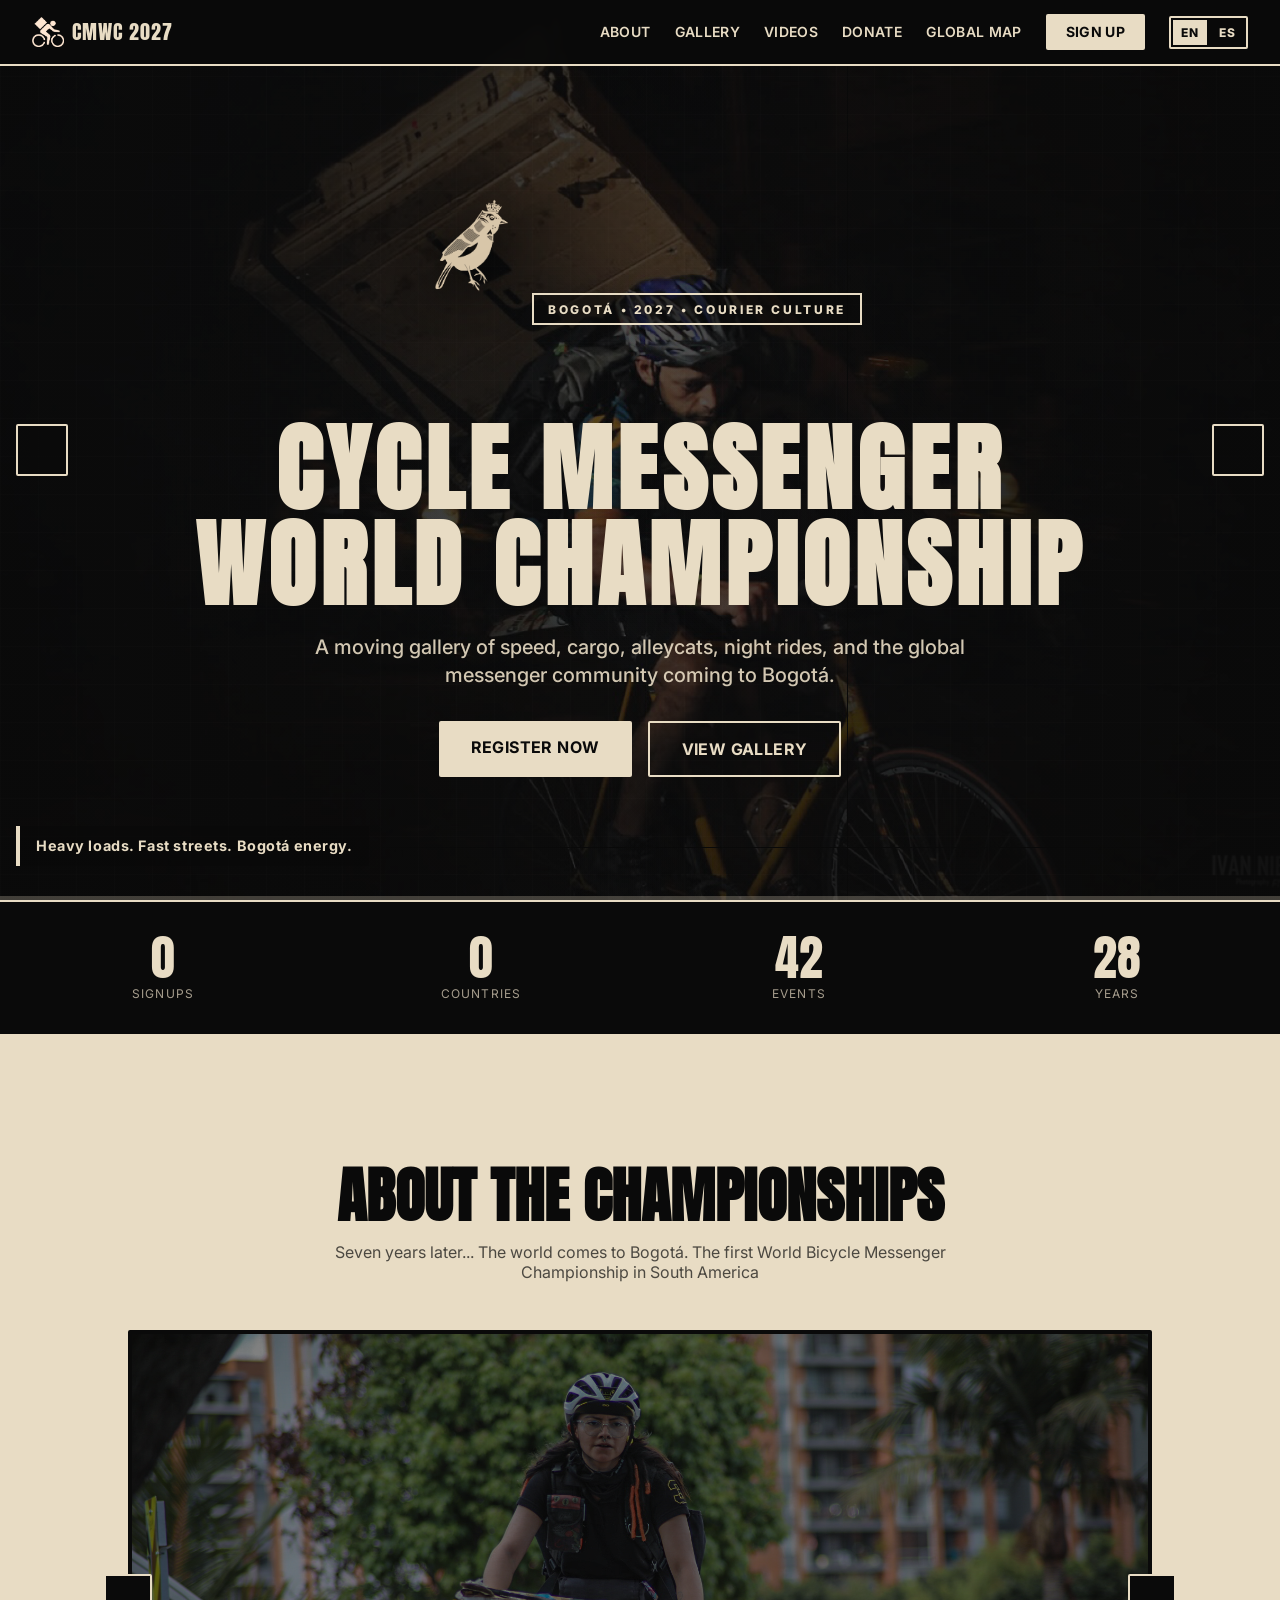
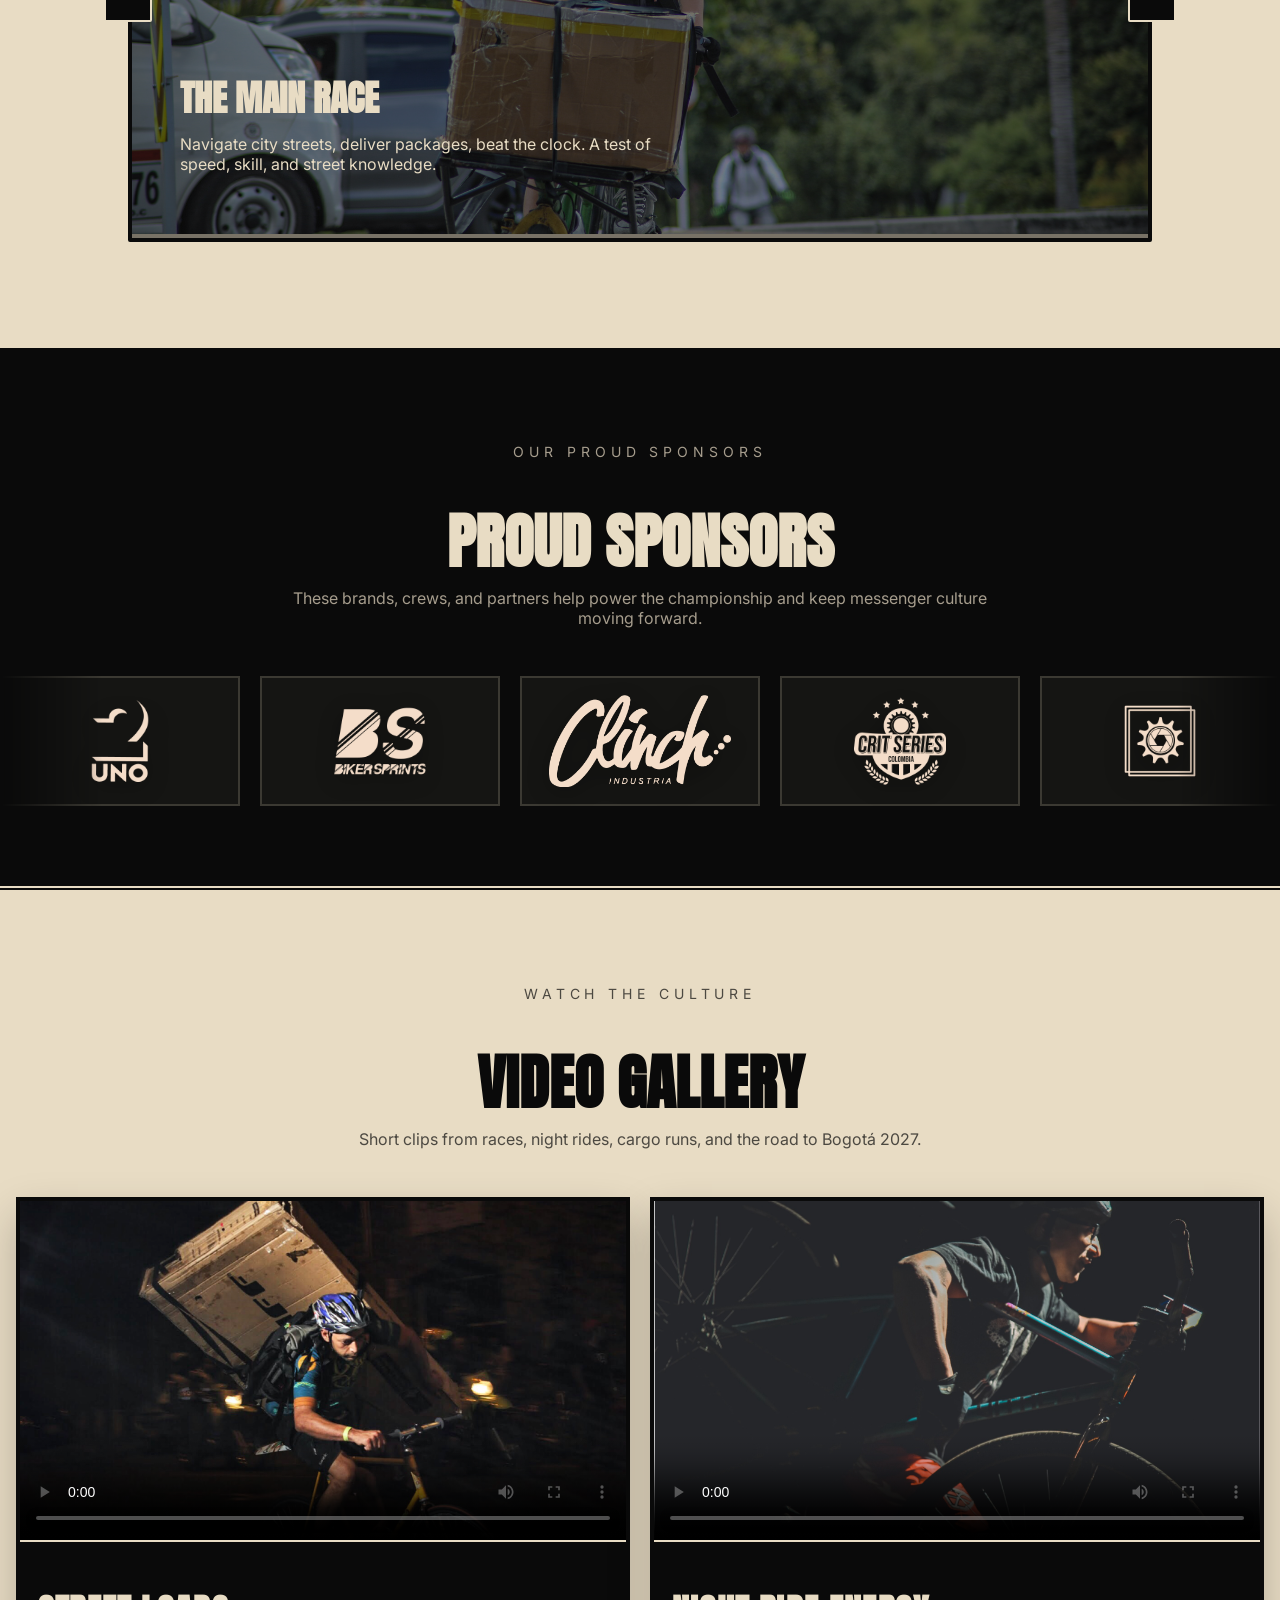
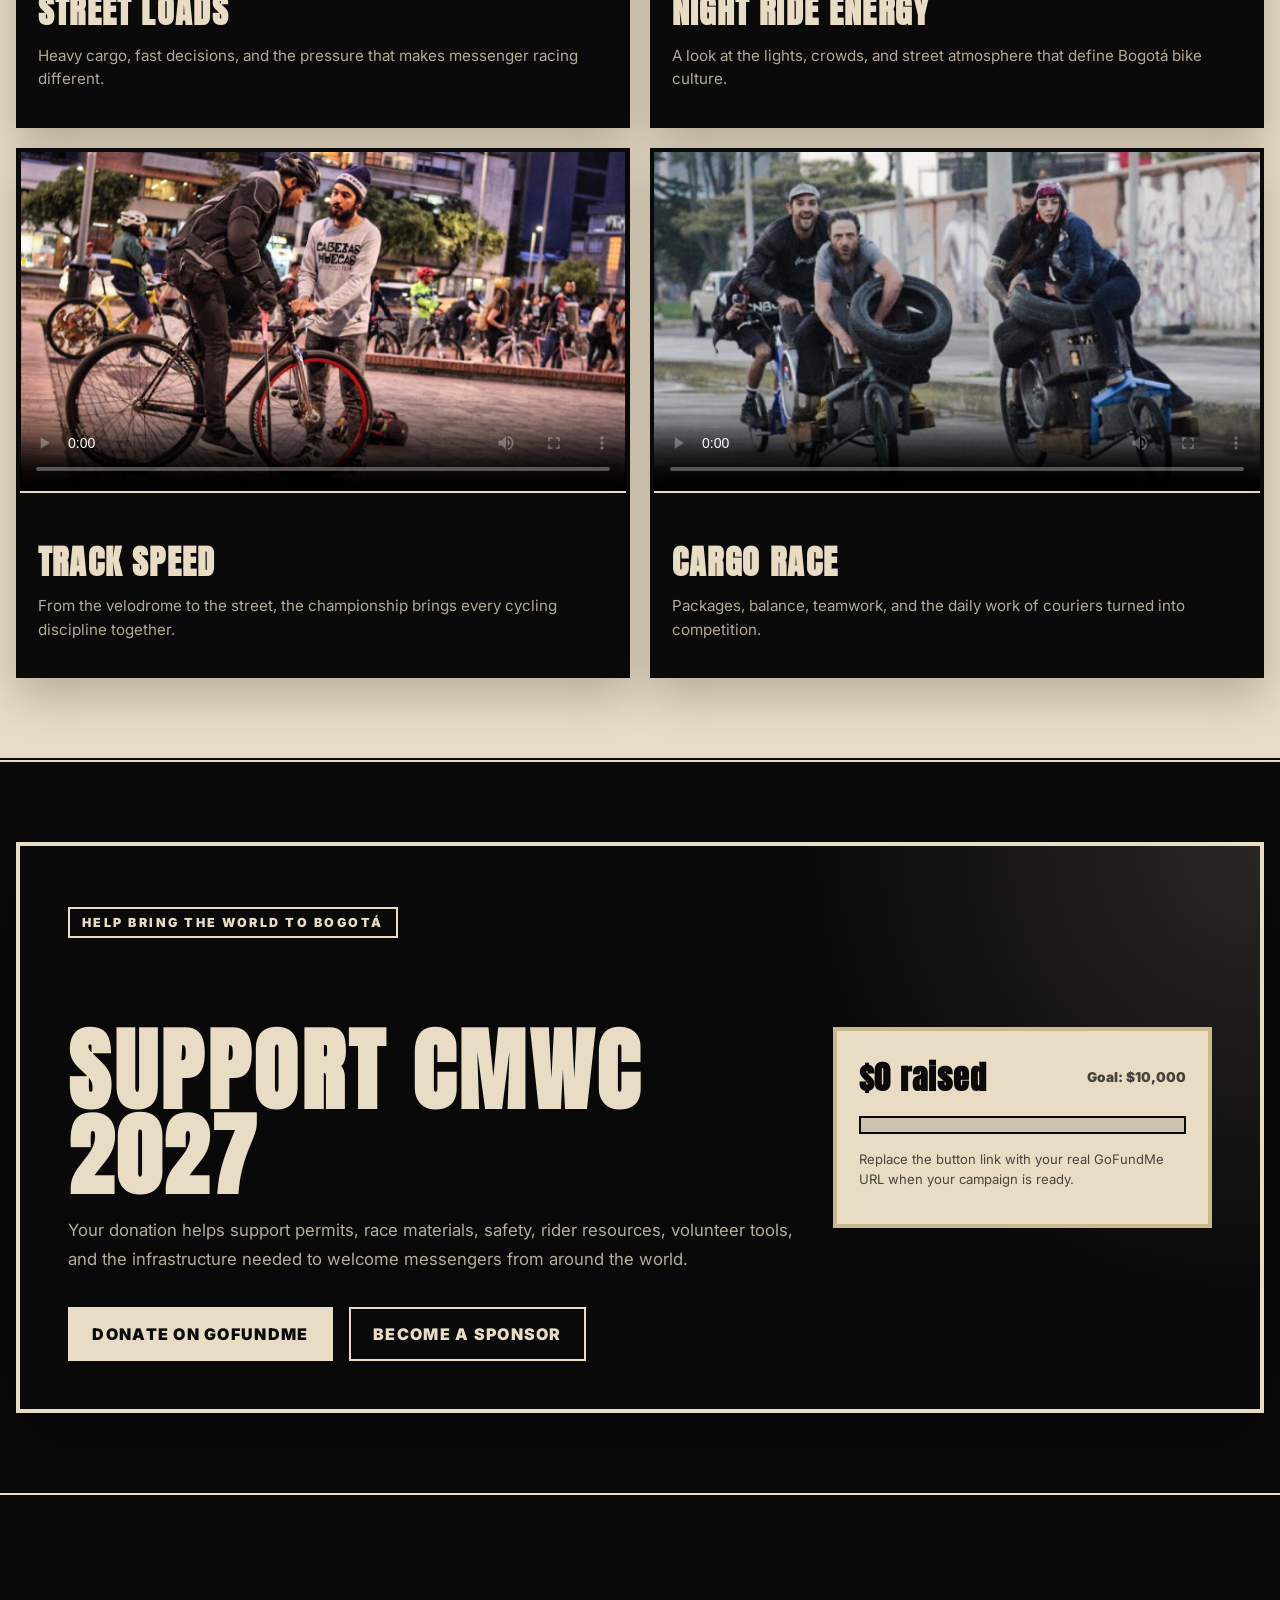
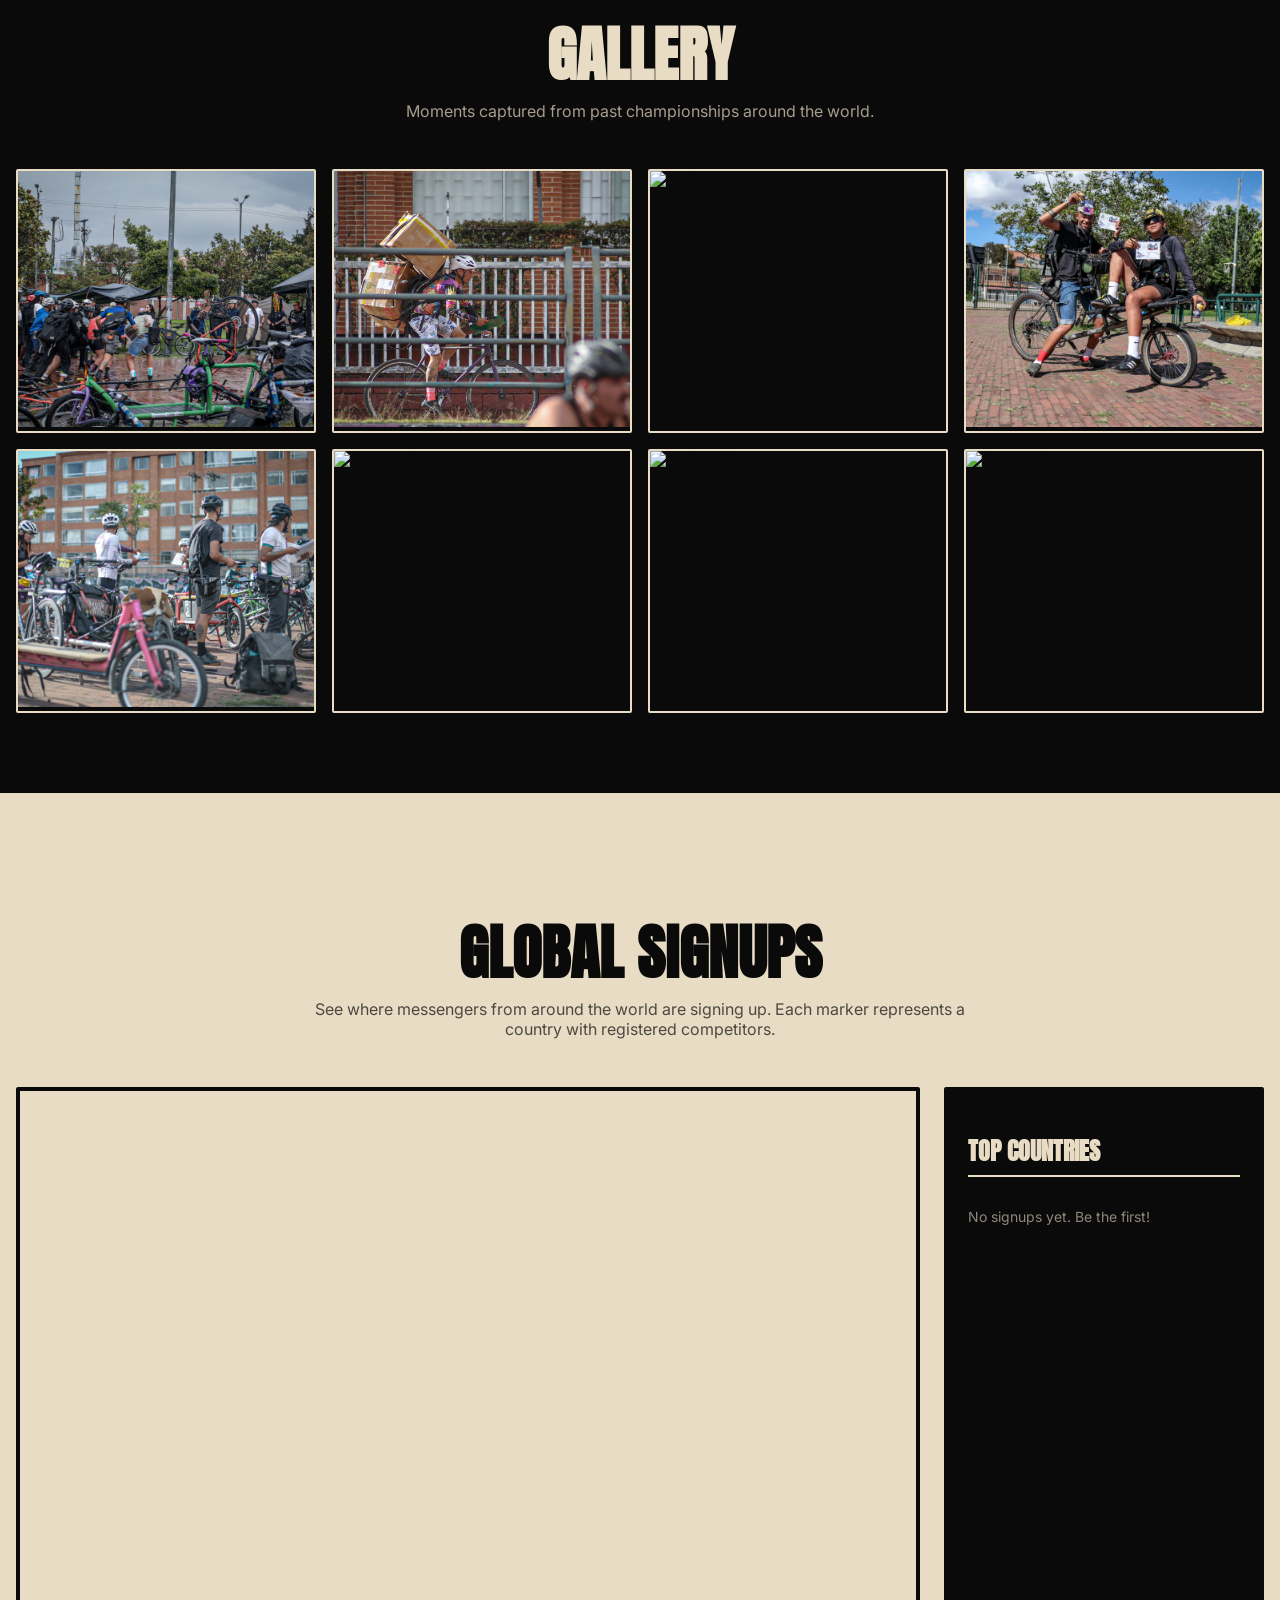
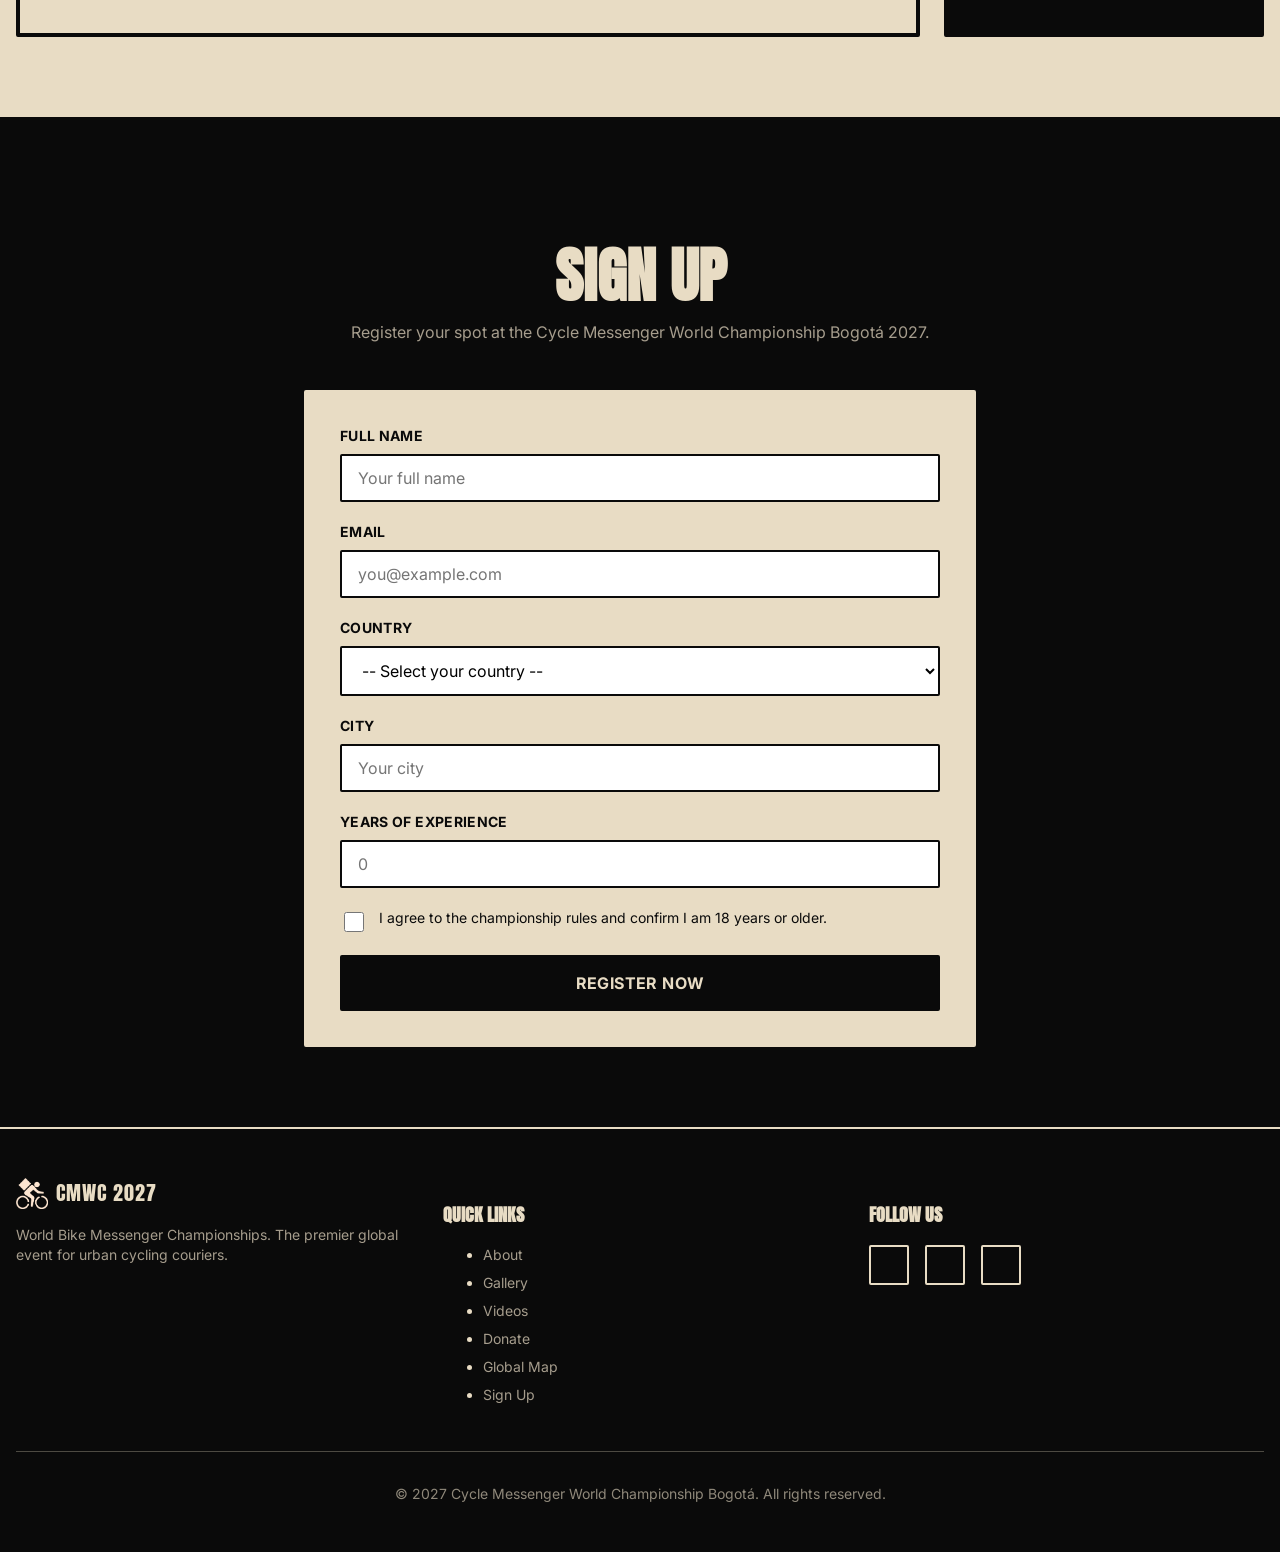
==== index.html @ 67e3dd81 "adding my first site ever" ====
<!DOCTYPE html>

<html lang="en">
<head>
<meta charset="utf-8"/>
<meta content="width=device-width, initial-scale=1.0" name="viewport"/>
<title>World Bike Messenger Championships</title>
<link href="https://fonts.googleapis.com" rel="preconnect"/>
<link crossorigin="" href="https://fonts.gstatic.com" rel="preconnect"/>
<link href="https://fonts.googleapis.com/css2?family=Anton&amp;family=Inter:wght@400;500;600;700&amp;display=swap" rel="stylesheet"/>
<script src="https://cdn.tailwindcss.com"></script>
<link href="https://unpkg.com/leaflet@1.9.4/dist/leaflet.css" rel="stylesheet"/>
<script src="https://unpkg.com/leaflet@1.9.4/dist/leaflet.js"></script>
<link href="style.css?v=gofundme-pure-css-bg-1" rel="stylesheet">
</link></head>
<body class="bg-beige text-black">
<!-- Header / Navigation -->
<header class="fixed top-0 left-0 right-0 z-50 bg-black/95 backdrop-blur-sm border-b-2 border-beige">
<nav class="max-w-7xl mx-auto px-4 sm:px-6 lg:px-8">
<div class="flex items-center justify-between h-16">
<div class="flex items-center gap-2">
<img alt="CMWC cyclist icon" class="brand-icon" src="images/cyclist-icon.png"/>
<span class="font-anton text-beige text-xl tracking-wider hidden sm:block">CMWC 2027</span>
</div>
<div class="hidden md:flex items-center gap-6">
<a class="text-beige hover:text-white transition-colors text-sm font-semibold tracking-wide" href="#about">ABOUT</a>
<a class="text-beige hover:text-white transition-colors text-sm font-semibold tracking-wide" href="#gallery">GALLERY</a>
<a class="text-beige hover:text-white transition-colors text-sm font-semibold tracking-wide" href="#videos">VIDEOS</a>
<a class="text-beige hover:text-white transition-colors text-sm font-semibold tracking-wide" href="#gofundme">DONATE</a>
<a class="text-beige hover:text-white transition-colors text-sm font-semibold tracking-wide" href="#map">GLOBAL MAP</a>
<a class="bg-beige text-black px-5 py-2 hover:bg-white transition-all text-sm font-bold tracking-wide rounded-sm" href="#signup">SIGN UP</a>
<div aria-label="Language selector" class="language-switcher">
<button class="lang-toggle active" data-lang="en" type="button">EN</button>
<button class="lang-toggle" data-lang="es" type="button">ES</button>
</div>
</div>
<button class="md:hidden text-beige" id="mobile-menu-btn">
<i class="w-6 h-6" data-lucide="menu"></i>
</button>
</div>
<div class="hidden md:hidden pb-4" id="mobile-menu">
<a class="block py-2 text-beige hover:text-white transition-colors text-sm font-semibold" href="#about">ABOUT</a>
<a class="block py-2 text-beige hover:text-white transition-colors text-sm font-semibold" href="#gallery">GALLERY</a>
<a class="block py-2 text-beige hover:text-white transition-colors text-sm font-semibold" href="#videos">VIDEOS</a>
<a class="block py-2 text-beige hover:text-white transition-colors text-sm font-semibold" href="#gofundme">DONATE</a>
<a class="block py-2 text-beige hover:text-white transition-colors text-sm font-semibold" href="#map">GLOBAL MAP</a>
<a class="block py-2 text-beige hover:text-white transition-colors text-sm font-semibold" href="#signup">SIGN UP</a>
<div aria-label="Language selector" class="language-switcher language-switcher-mobile">
<button class="lang-toggle active" data-lang="en" type="button">EN</button>
<button class="lang-toggle" data-lang="es" type="button">ES</button>
</div>
</div>
</nav>
</header>
<!-- Hero Section / Moving Gallery -->
<section class="hero-gallery relative min-h-screen flex items-center justify-center overflow-hidden pt-16" id="hero">
<div aria-label="Cycle messenger moving gallery" class="absolute inset-0" id="hero-slides">
<div class="hero-slide active" data-caption="Heavy loads. Fast streets. Bogotá energy." style="background-image: url('images/Imagen_1.png');"></div>
<div class="hero-slide" data-caption="Night races, courier culture, and city lights." style="background-image: url('images/Imagen_8.jpg');"></div>
<div class="hero-slide" data-caption="Community before, during, and after every race." style="background-image: url('images/Imagen_3.jpg');"></div>
<div class="hero-slide" data-caption="Packages, checkpoints, radios, and pressure." style="background-image: url('images/Imagen_2.jpg');"></div>
<div class="hero-slide" data-caption="Cargo races built from messenger work." style="background-image: url('images/Imagen_7.jpg');"></div>
<div class="hero-slide" data-caption="The velodrome meets the street." style="background-image: url('images/Imagen_12.png');"></div>
<div class="hero-slide" data-caption="Bogotá nights. Bikes everywhere." style="background-image: url('images/Imagen_14.png');"></div>
</div>
<div class="absolute inset-0 bg-black/60 z-[1]"></div>
<div class="hero-vignette absolute inset-0 z-[2]"></div>
<div class="hero-grain absolute inset-0 z-[3]"></div>
<div class="relative z-10 text-center px-4 max-w-6xl">
<img alt="CMWC bird mark" class="hero-bird mx-auto mb-4" src="images/PajaroOficialCMWC2027.png"/>
<p class="hero-eyebrow mb-4">BOGOTÁ • 2027 • COURIER CULTURE</p>
<h1 class="font-anton text-beige text-5xl sm:text-6xl md:text-7xl lg:text-8xl tracking-wider mb-4 leading-none">
                CYCLE MESSENGER<br/> WORLD CHAMPIONSHIP
            </h1>
<p class="text-beige/90 text-lg sm:text-xl mb-8 max-w-2xl mx-auto font-medium">
                A moving gallery of speed, cargo, alleycats, night rides, and the global messenger community coming to Bogotá.
            </p>
<div class="flex flex-col sm:flex-row gap-4 justify-center">
<a class="bg-beige text-black px-8 py-4 hover:bg-white transition-all font-bold tracking-wide rounded-sm" href="#signup">
          REGISTER NOW
        </a>
<a class="border-2 border-beige text-beige px-8 py-4 hover:bg-beige hover:text-black transition-all font-bold tracking-wide rounded-sm" href="#gallery">
          VIEW GALLERY
        </a>
</div>
</div>
<button aria-label="Previous hero image" class="hero-arrow hero-arrow-left" id="hero-prev" type="button">
<i class="w-7 h-7" data-lucide="chevron-left"></i>
</button>
<button aria-label="Next hero image" class="hero-arrow hero-arrow-right" id="hero-next" type="button">
<i class="w-7 h-7" data-lucide="chevron-right"></i>
</button>
<div class="hero-bottom-bar">
<p class="hero-caption" id="hero-caption">Heavy loads. Fast streets. Bogotá energy.</p>
<div aria-label="Hero gallery controls" class="hero-dots" id="hero-dots"></div>
</div>
<div class="hero-progress"><span id="hero-progress-bar"></span></div>
</section>
<!-- Stats Bar -->
<section class="bg-black py-8 border-y-2 border-beige">
<div class="max-w-7xl mx-auto px-4 grid grid-cols-2 md:grid-cols-4 gap-6 text-center">
<div>
<div class="font-anton text-beige text-4xl md:text-5xl" id="stat-signups">0</div>
<div class="text-beige/70 text-xs uppercase tracking-widest mt-1">Signups</div>
</div>
<div>
<div class="font-anton text-beige text-4xl md:text-5xl" id="stat-countries">0</div>
<div class="text-beige/70 text-xs uppercase tracking-widest mt-1">Countries</div>
</div>
<div>
<div class="font-anton text-beige text-4xl md:text-5xl">42</div>
<div class="text-beige/70 text-xs uppercase tracking-widest mt-1">Events</div>
</div>
<div>
<div class="font-anton text-beige text-4xl md:text-5xl">28</div>
<div class="text-beige/70 text-xs uppercase tracking-widest mt-1">Years</div>
</div>
</div>
</section>
<!-- About Section with Carousel -->
<section class="py-20 px-4 bg-beige" id="about">
<div class="max-w-7xl mx-auto">
<h2 class="font-anton text-5xl md:text-6xl text-black mb-4 text-center">ABOUT THE CHAMPIONSHIPS</h2>
<p class="text-black/70 text-center max-w-2xl mx-auto mb-12">
                Seven years later... The world comes to Bogotá. The first World Bicycle Messenger Championship in South America</p>
<!-- Carousel -->
<div class="relative max-w-5xl mx-auto">
<div class="overflow-hidden rounded-sm border-4 border-black">
<div class="flex transition-transform duration-500 ease-in-out" id="carousel">
<!-- Add more About slides by copying one .min-w-full block below. The script automatically creates dots for every slide. -->
<div class="min-w-full relative"><img alt="Heavy cargo messenger" class="w-full h-[400px] md:h-[500px] object-cover" src="DIEGOSOSA/AR0A5770.JPG"/>
<div class="absolute inset-0 bg-black/50 flex items-end p-6 md:p-12">
<div class="text-beige">
<h3 class="font-anton text-3xl md:text-4xl mb-2">THE MAIN RACE</h3>
<p class="max-w-lg">Navigate city streets, deliver packages, beat the clock. A test of speed, skill, and street knowledge.</p>
</div>
</div>
</div>
<div class="min-w-full relative"><img alt="Night race lineup" class="w-full h-[400px] md:h-[500px] object-cover" src="images/Imagen_8.jpg"/>
<div class="absolute inset-0 bg-black/50 flex items-end p-6 md:p-12">
<div class="text-beige">
<h3 class="font-anton text-3xl md:text-4xl mb-2">NIGHT RIDES</h3>
<p class="max-w-lg">Bogotá after dark: lights, alleycats, checkpoints, and the messenger community moving together.</p>
</div>
</div>
</div>
<div class="min-w-full relative"><img alt="Messenger community gathering" class="w-full h-[400px] md:h-[500px] object-cover" src="IVANNIETO/L05A3529.jpg"/>
<div class="absolute inset-0 bg-black/50 flex items-end p-6 md:p-12">
<div class="text-beige">
<h3 class="font-anton text-3xl md:text-4xl mb-2">GLOBAL COMMUNITY</h3>
<p class="max-w-lg">Messengers from every city come together to race, trade stories, and build friendships that last beyond the event.</p>
</div>
</div>
</div>
<div class="min-w-full relative"><img alt="Cargo bike race" class="w-full h-[400px] md:h-[500px] object-cover" src="images/Imagen_7.jpg"/>
<div class="absolute inset-0 bg-black/50 flex items-end p-6 md:p-12">
<div class="text-beige">
<h3 class="font-anton text-3xl md:text-4xl mb-2">CARGO BIKES</h3>
<p class="max-w-lg">Everyone needs a cargo bike. Load it, ride it, race it, and prove what courier culture is built on.</p>
</div>
</div>
</div>
<div class="min-w-full relative"><img alt="Velodrome race" class="w-full h-[400px] md:h-[500px] object-cover" src="IVANNIETO/6D3CA975-B209-49FB-A481-44B3634BA8BC.png"/>
<div class="absolute inset-0 bg-black/50 flex items-end p-6 md:p-12">
<div class="text-beige">
<h3 class="font-anton text-3xl md:text-4xl mb-2">TRACK COMPETITIONS</h3>
<p class="max-w-lg">Sprints, time trials, and track events bring pure speed and bike handling into the championship weekend.</p>
</div>
</div>
</div>
<div class="min-w-full relative"><img alt="Bogota bike crowd" class="w-full h-[400px] md:h-[500px] object-cover" src="DIEGOSOSA/IMG_9719.JPG"/>
<div class="absolute inset-0 bg-black/50 flex items-end p-6 md:p-12">
<div class="text-beige">
<h3 class="font-anton text-3xl md:text-4xl mb-2">ALLEYCAT RACES</h3>
<p class="max-w-lg">Open-street checkpoint races inspired by the daily work of bike messengers around the world.</p>
</div>
</div>
</div>
<div class="min-w-full relative"><img alt="Messenger checking package" class="w-full h-[400px] md:h-[500px] object-cover" src="IVANNIETO/L05A3554.jpg"/>
<div class="absolute inset-0 bg-black/50 flex items-end p-6 md:p-12">
<div class="text-beige">
<h3 class="font-anton text-3xl md:text-4xl mb-2">CHECKPOINT PRESSURE</h3>
<p class="max-w-lg">Packages, manifests, radios, maps, and decisions. The fastest rider is not always the smartest rider.</p>
</div>
</div>
</div>
<div class="min-w-full relative"><img alt="Low light bike courier" class="w-full h-[400px] md:h-[500px] object-cover" src="DIEGOSOSA/IMG_5989.JPG"/>
<div class="absolute inset-0 bg-black/50 flex items-end p-6 md:p-12">
<div class="text-beige">
<h3 class="font-anton text-3xl md:text-4xl mb-2">STREET SKILL</h3>
<p class="max-w-lg">A championship for riders who understand traffic, timing, balance, and the rhythm of the city.</p>
</div>
</div>
</div>
</div>
</div>
<!-- Carousel Controls -->
<button class="absolute left-2 md:-left-6 top-1/2 -translate-y-1/2 bg-black text-beige w-10 h-10 md:w-12 md:h-12 flex items-center justify-center hover:bg-beige hover:text-black transition-all rounded-sm border-2 border-beige" id="carousel-prev">
<i class="w-6 h-6" data-lucide="chevron-left"></i>
</button>
<button class="absolute right-2 md:-right-6 top-1/2 -translate-y-1/2 bg-black text-beige w-10 h-10 md:w-12 md:h-12 flex items-center justify-center hover:bg-beige hover:text-black transition-all rounded-sm border-2 border-beige" id="carousel-next">
<i class="w-6 h-6" data-lucide="chevron-right"></i>
</button>
<!-- Carousel Dots -->
<div class="flex justify-center gap-2 mt-6" id="carousel-dots"></div>
</div>
</div>
</section>
<!-- Our Proud Sponsors -->
<section class="py-20 px-4 bg-black border-y-2 border-beige sponsors-section" id="sponsors">
<div class="max-w-7xl mx-auto">
<p class="text-beige/70 text-center text-sm uppercase tracking-[0.35em] mb-3">OUR PROUD SPONSORS</p>
<h2 class="font-anton text-5xl md:text-6xl text-beige mb-4 text-center">PROUD SPONSORS</h2>
<p class="text-beige/70 text-center max-w-3xl mx-auto mb-12">
      These brands, crews, and partners help power the championship and keep messenger culture moving forward.
    </p>
<div aria-label="Sliding sponsor logos carousel" class="sponsor-marquee">
<div class="sponsor-track">
<div class="sponsor-card"><img alt="UNO sponsor logo" src="images/sponsors/uno.png"/></div>
<div class="sponsor-card"><img alt="Biker Sprints sponsor logo" src="images/sponsors/bikersprints.png"/></div>
<div class="sponsor-card"><img alt="Clinch Industria sponsor logo" src="images/sponsors/clinch.png"/></div>
<div class="sponsor-card"><img alt="Crit Series Colombia sponsor logo" src="images/sponsors/crit-series.png"/></div>
<div class="sponsor-card"><img alt="Gear Photo sponsor logo" src="images/sponsors/gear-photo.png"/></div>
<div class="sponsor-card"><img alt="Donkey sponsor logo" src="images/sponsors/donkey.png"/></div>
<div class="sponsor-card"><img alt="Fundación Movilidad Activa sponsor logo" src="images/sponsors/fma.png"/></div>
<div class="sponsor-card"><img alt="Grund sponsor logo" src="images/sponsors/grund.png"/></div>
<div class="sponsor-card"><img alt="H sponsor logo" src="images/sponsors/h-logo.png"/></div>
<div class="sponsor-card"><img alt="La Hermandad Bicimensajera sponsor logo" src="images/sponsors/la-hermandad.png"/></div>
<div class="sponsor-card"><img alt="Nun Pines sponsor logo" src="images/sponsors/nun-pines.png"/></div>
<div class="sponsor-card"><img alt="Oniric sponsor logo" src="images/sponsors/oniric.png"/></div>
<div class="sponsor-card"><img alt="Rats Bags sponsor logo" src="images/sponsors/rats-bags.png"/></div>
<div class="sponsor-card"><img alt="Tribu sponsor logo" src="images/sponsors/tribu.png"/></div>
<div class="sponsor-card"><img alt="Yugo Messenger Bags sponsor logo" src="images/sponsors/yugo.png"/></div>
</div>
<div aria-hidden="true" class="sponsor-track">
<div class="sponsor-card"><img alt="" src="images/sponsors/uno.png"/></div>
<div class="sponsor-card"><img alt="" src="images/sponsors/bikersprints.png"/></div>
<div class="sponsor-card"><img alt="" src="images/sponsors/clinch.png"/></div>
<div class="sponsor-card"><img alt="" src="images/sponsors/crit-series.png"/></div>
<div class="sponsor-card"><img alt="" src="images/sponsors/gear-photo.png"/></div>
<div class="sponsor-card"><img alt="" src="images/sponsors/donkey.png"/></div>
<div class="sponsor-card"><img alt="" src="images/sponsors/fma.png"/></div>
<div class="sponsor-card"><img alt="" src="images/sponsors/grund.png"/></div>
<div class="sponsor-card"><img alt="" src="images/sponsors/h-logo.png"/></div>
<div class="sponsor-card"><img alt="" src="images/sponsors/la-hermandad.png"/></div>
<div class="sponsor-card"><img alt="" src="images/sponsors/nun-pines.png"/></div>
<div class="sponsor-card"><img alt="" src="images/sponsors/oniric.png"/></div>
<div class="sponsor-card"><img alt="" src="images/sponsors/rats-bags.png"/></div>
<div class="sponsor-card"><img alt="" src="images/sponsors/tribu.png"/></div>
<div class="sponsor-card"><img alt="" src="images/sponsors/yugo.png"/></div>
</div>
</div>
</div>
</section>
<!-- Video Gallery Section -->
<section class="py-20 px-4 bg-beige video-gallery-section" id="videos">
<div class="max-w-7xl mx-auto">
<p class="video-eyebrow text-black/70 text-center text-sm uppercase tracking-[0.35em] mb-3">WATCH THE CULTURE</p>
<h2 class="video-title font-anton text-5xl md:text-6xl text-black mb-4 text-center">VIDEO GALLERY</h2>
<p class="video-intro text-black/70 text-center max-w-3xl mx-auto mb-12">
      Short clips from races, night rides, cargo runs, and the road to Bogotá 2027.
    </p>
<div class="video-grid">
<article class="video-card">
<div class="video-frame">
<video controls="" poster="images/Imagen_1.png" preload="metadata">
<source src="videos/cargo-main.mp4" type="video/mp4"/>
</video>
</div>
<div class="video-card-copy">
<h3 class="font-anton video-card-title">STREET LOADS</h3>
<p class="video-card-text">Heavy cargo, fast decisions, and the pressure that makes messenger racing different.</p>
</div>
</article>
<article class="video-card">
<div class="video-frame">
<video controls="" poster="images/Imagen_8.jpg" preload="metadata">
<source src="videos/night-ride.mp4" type="video/mp4"/>
</video>
</div>
<div class="video-card-copy">
<h3 class="font-anton video-card-title">NIGHT RIDE ENERGY</h3>
<p class="video-card-text">A look at the lights, crowds, and street atmosphere that define Bogotá bike culture.</p>
</div>
</article>
<article class="video-card">
<div class="video-frame">
<video controls="" poster="images/Imagen_12.png" preload="metadata">
<source src="videos/velodrome.mp4" type="video/mp4"/>
</video>
</div>
<div class="video-card-copy">
<h3 class="font-anton video-card-title">TRACK SPEED</h3>
<p class="video-card-text">From the velodrome to the street, the championship brings every cycling discipline together.</p>
</div>
</article>
<article class="video-card">
<div class="video-frame">
<video controls="" poster="images/Imagen_7.jpg" preload="metadata">
<source src="videos/cargo-race.mp4" type="video/mp4"/>
</video>
</div>
<div class="video-card-copy">
<h3 class="font-anton video-card-title">CARGO RACE</h3>
<p class="video-card-text">Packages, balance, teamwork, and the daily work of couriers turned into competition.</p>
</div>
</article>
</div>
</div>
</section>

<!-- GoFundMe Section -->
<section id="gofundme" class="py-20 px-4 bg-black border-y-2 border-beige gofundme-section">
  <div class="gofundme-bg-slideshow" id="gofundme-bg-slideshow" aria-hidden="true">
    <img class="gofundme-bg-img" src="images/Imagen_1.png" alt="">
    <img class="gofundme-bg-img" src="images/Imagen_2.jpg" alt="">
    <img class="gofundme-bg-img" src="images/Imagen_3.jpg" alt="">
    <img class="gofundme-bg-img" src="images/Imagen_7.jpg" alt="">
    <img class="gofundme-bg-img" src="images/Imagen_8.jpg" alt="">
    <img class="gofundme-bg-img" src="images/Imagen_11.jpg" alt="">
    <img class="gofundme-bg-img" src="images/Imagen_12.png" alt="">
    <img class="gofundme-bg-img" src="images/Imagen_13.png" alt="">
    <img class="gofundme-bg-img" src="images/Imagen_14.png" alt="">
    <img class="gofundme-bg-img" src="images/Imagen_15.png" alt="">
  </div>
  <div class="gofundme-bg-overlay" aria-hidden="true"></div>
  <div class="max-w-7xl mx-auto gofundme-content-wrap">
    <div class="gofundme-card">
      <div class="gofundme-copy">
        <p class="gofundme-eyebrow">HELP BRING THE WORLD TO BOGOTÁ</p>
        <h2 class="gofundme-title font-anton">SUPPORT CMWC 2027</h2>
        <p class="gofundme-text">
          Your donation helps support permits, race materials, safety, rider resources, volunteer tools, and the infrastructure needed to welcome messengers from around the world.
        </p>
        <div class="gofundme-actions">
          <a class="gofundme-button" href="https://www.gofundme.com/" target="_blank" rel="noopener noreferrer">DONATE ON GOFUNDME</a>
          <a class="gofundme-secondary" href="#sponsors">BECOME A SPONSOR</a>
        </div>
      </div>
      <div class="gofundme-meter" aria-label="Fundraising progress example">
        <div class="gofundme-meter-top">
          <span class="gofundme-raised">$0 raised</span>
          <span class="gofundme-goal">Goal: $10,000</span>
        </div>
        <div class="gofundme-progress-track"><span class="gofundme-progress-fill"></span></div>
        <p class="gofundme-note">Replace the button link with your real GoFundMe URL when your campaign is ready.</p>
      </div>
    </div>
  </div>
</section>

<!-- Gallery Section -->
<section class="py-20 px-4 bg-black" id="gallery">
<div class="max-w-7xl mx-auto">
<h2 class="font-anton text-5xl md:text-6xl text-beige mb-4 text-center">GALLERY</h2>
<p class="text-beige/70 text-center max-w-2xl mx-auto mb-12">
                Moments captured from past championships around the world.
            </p>
<div class="grid grid-cols-2 md:grid-cols-3 lg:grid-cols-4 gap-3 md:gap-4">
<div class="relative group overflow-hidden rounded-sm border-2 border-beige cursor-pointer gallery-item" data-full="DIEGOSOSA/AR0A5484.JPG">
<img alt="Gallery 1" class="w-full h-48 md:h-64 object-cover transition-transform duration-500 group-hover:scale-110" src="DIEGOSOSA/AR0A5484.JPG">
<div class="absolute inset-0 bg-black/60 opacity-0 group-hover:opacity-100 transition-opacity flex items-center justify-center">
<i class="w-8 h-8 text-beige" data-lucide="zoom-in"></i>
</div>
</img></div>
<div class="relative group overflow-hidden rounded-sm border-2 border-beige cursor-pointer gallery-item" data-full="https://DIEGOSOSA\AR0A5962.JPG">
<img alt="Gallery 2" class="w-full h-48 md:h-64 object-cover transition-transform duration-500 group-hover:scale-110" src="DIEGOSOSA\AR0A5962.JPG">
<div class="absolute inset-0 bg-black/60 opacity-0 group-hover:opacity-100 transition-opacity flex items-center justify-center">
<i class="w-8 h-8 text-beige" data-lucide="zoom-in"></i>
</div>
</img></div>
<div class="relative group overflow-hidden rounded-sm border-2 border-beige cursor-pointer gallery-item" data-full="https://static.photos/sport/640x360/203">
<img alt="Gallery 3" class="w-full h-48 md:h-64 object-cover transition-transform duration-500 group-hover:scale-110" src="https://static.photos/sport/320x240/203">
<div class="absolute inset-0 bg-black/60 opacity-0 group-hover:opacity-100 transition-opacity flex items-center justify-center">
<i class="w-8 h-8 text-beige" data-lucide="zoom-in"></i>
</div>
</img></div>
<div class="relative group overflow-hidden rounded-sm border-2 border-beige cursor-pointer gallery-item" data-full="https://DIEGOSOSA\IMG_5830.JPG">
<img alt="Gallery 4" class="w-full h-48 md:h-64 object-cover transition-transform duration-500 group-hover:scale-110" src="DIEGOSOSA\IMG_5830.JPG">
<div class="absolute inset-0 bg-black/60 opacity-0 group-hover:opacity-100 transition-opacity flex items-center justify-center">
<i class="w-8 h-8 text-beige" data-lucide="zoom-in"></i>
</div>
</img></div>
<div class="relative group overflow-hidden rounded-sm border-2 border-beige cursor-pointer gallery-item" data-full="https://DIEGOSOSA\AR0A6046.JPG">
<img alt="Gallery 5" class="w-full h-48 md:h-64 object-cover transition-transform duration-500 group-hover:scale-110" src="DIEGOSOSA\AR0A6046.JPG">
<div class="absolute inset-0 bg-black/60 opacity-0 group-hover:opacity-100 transition-opacity flex items-center justify-center">
<i class="w-8 h-8 text-beige" data-lucide="zoom-in"></i>
</div>
</img></div>
<div class="relative group overflow-hidden rounded-sm border-2 border-beige cursor-pointer gallery-item" data-full="https://static.photos/technology/640x360/206">
<img alt="Gallery 6" class="w-full h-48 md:h-64 object-cover transition-transform duration-500 group-hover:scale-110" src="https://static.photos/technology/320x240/206">
<div class="absolute inset-0 bg-black/60 opacity-0 group-hover:opacity-100 transition-opacity flex items-center justify-center">
<i class="w-8 h-8 text-beige" data-lucide="zoom-in"></i>
</div>
</img></div>
<div class="relative group overflow-hidden rounded-sm border-2 border-beige cursor-pointer gallery-item" data-full="https://static.photos/sport/640x360/207">
<img alt="Gallery 7" class="w-full h-48 md:h-64 object-cover transition-transform duration-500 group-hover:scale-110" src="https://static.photos/sport/320x240/207">
<div class="absolute inset-0 bg-black/60 opacity-0 group-hover:opacity-100 transition-opacity flex items-center justify-center">
<i class="w-8 h-8 text-beige" data-lucide="zoom-in"></i>
</div>
</img></div>
<div class="relative group overflow-hidden rounded-sm border-2 border-beige cursor-pointer gallery-item" data-full="https://static.photos/cityscape/640x360/208">
<img alt="Gallery 8" class="w-full h-48 md:h-64 object-cover transition-transform duration-500 group-hover:scale-110" src="https://static.photos/cityscape/320x240/208">
<div class="absolute inset-0 bg-black/60 opacity-0 group-hover:opacity-100 transition-opacity flex items-center justify-center">
<i class="w-8 h-8 text-beige" data-lucide="zoom-in"></i>
</div>
</img></div>
</div>
</div>
</section>
<!-- Map Section -->
<section class="py-20 px-4 bg-beige" id="map">
<div class="max-w-7xl mx-auto">
<h2 class="font-anton text-5xl md:text-6xl text-black mb-4 text-center">GLOBAL SIGNUPS</h2>
<p class="text-black/70 text-center max-w-2xl mx-auto mb-12">
                See where messengers from around the world are signing up. Each marker represents a country with registered competitors.
            </p>
<div class="flex flex-col lg:flex-row gap-6">
<div class="flex-1">
<div class="w-full h-[400px] md:h-[550px] rounded-sm border-4 border-black" id="leaflet-map"></div>
</div>
<!-- Country leaderboard -->
<div class="lg:w-80 bg-black text-beige rounded-sm border-4 border-black p-5">
<h3 class="font-anton text-2xl mb-4 border-b-2 border-beige pb-2">TOP COUNTRIES</h3>
<div class="space-y-2 max-h-[450px] md:max-h-[500px] overflow-y-auto" id="country-list">
<p class="text-beige/60 text-sm">No signups yet. Be the first!</p>
</div>
</div>
</div>
</div>
</section>
<!-- Sign Up Section -->
<section class="py-20 px-4 bg-black" id="signup">
<div class="max-w-2xl mx-auto">
<h2 class="font-anton text-5xl md:text-6xl text-beige mb-4 text-center">SIGN UP</h2>
<p class="text-beige/70 text-center mb-12">
                Register your spot at the Cycle Messenger World Championship Bogotá 2027.
            </p>
<form class="bg-beige text-black p-6 md:p-8 rounded-sm border-4 border-beige space-y-5" id="signup-form">
<div>
<label class="block text-sm font-bold mb-2 tracking-wide" for="name">FULL NAME</label>
<input class="w-full px-4 py-3 bg-white border-2 border-black rounded-sm focus:outline-none focus:border-black focus:ring-2 focus:ring-black/20 transition-all" id="name" name="name" placeholder="Your full name" required="" type="text"/>
</div>
<div>
<label class="block text-sm font-bold mb-2 tracking-wide" for="email">EMAIL</label>
<input class="w-full px-4 py-3 bg-white border-2 border-black rounded-sm focus:outline-none focus:border-black focus:ring-2 focus:ring-black/20 transition-all" id="email" name="email" placeholder="you@example.com" required="" type="email"/>
</div>
<div>
<label class="block text-sm font-bold mb-2 tracking-wide" for="country">COUNTRY</label>
<select class="w-full px-4 py-3 bg-white border-2 border-black rounded-sm focus:outline-none focus:border-black focus:ring-2 focus:ring-black/20 transition-all" id="country" name="country" required="">
<option value="">-- Select your country --</option>
</select>
</div>
<div>
<label class="block text-sm font-bold mb-2 tracking-wide" for="city">CITY</label>
<input class="w-full px-4 py-3 bg-white border-2 border-black rounded-sm focus:outline-none focus:border-black focus:ring-2 focus:ring-black/20 transition-all" id="city" name="city" placeholder="Your city" required="" type="text"/>
</div>
<div>
<label class="block text-sm font-bold mb-2 tracking-wide" for="experience">YEARS OF EXPERIENCE</label>
<input class="w-full px-4 py-3 bg-white border-2 border-black rounded-sm focus:outline-none focus:border-black focus:ring-2 focus:ring-black/20 transition-all" id="experience" max="50" min="0" name="experience" placeholder="0" required="" type="number"/>
</div>
<div class="flex items-start gap-3">
<input class="mt-1 w-5 h-5 accent-black" id="terms" required="" type="checkbox"/>
<label class="text-sm" for="terms">I agree to the championship rules and confirm I am 18 years or older.</label>
</div>
<button class="w-full bg-black text-beige py-4 hover:bg-gray-800 transition-all font-bold tracking-wide rounded-sm border-2 border-black" type="submit">
          REGISTER NOW
        </button>
<div class="hidden p-4 rounded-sm text-center font-medium" id="form-message"></div>
</form>
</div>
</section>
<!-- Footer -->
<footer class="bg-black text-beige py-12 px-4 border-t-2 border-beige">
<div class="max-w-7xl mx-auto grid grid-cols-1 md:grid-cols-3 gap-8">
<div>
<div class="flex items-center gap-2 mb-4">
<img alt="CMWC cyclist icon" class="brand-icon" src="images/cyclist-icon.png">
<span class="font-anton text-xl tracking-wider">CMWC 2027</span>
</img></div>
<p class="text-beige/70 text-sm">World Bike Messenger Championships. The premier global event for urban cycling couriers.</p>
</div>
<div>
<h4 class="font-anton text-lg mb-4">QUICK LINKS</h4>
<ul class="space-y-2 text-sm">
<li><a class="text-beige/70 hover:text-beige transition-colors" href="#about">About</a></li>
<li><a class="text-beige/70 hover:text-beige transition-colors" href="#gallery">Gallery</a></li><li><a class="text-beige/70 hover:text-beige transition-colors" href="#videos">Videos</a></li><li><a class="text-beige/70 hover:text-beige transition-colors" href="#gofundme">Donate</a></li>
<li><a class="text-beige/70 hover:text-beige transition-colors" href="#map">Global Map</a></li>
<li><a class="text-beige/70 hover:text-beige transition-colors" href="#signup">Sign Up</a></li>
</ul>
</div>
<div>
<h4 class="font-anton text-lg mb-4">FOLLOW US</h4>
<div class="flex gap-4">
<a class="w-10 h-10 border-2 border-beige flex items-center justify-center hover:bg-beige hover:text-black transition-all rounded-sm" href="#">
<i class="w-5 h-5" data-lucide="instagram"></i>
</a>
<a class="w-10 h-10 border-2 border-beige flex items-center justify-center hover:bg-beige hover:text-black transition-all rounded-sm" href="#">
<i class="w-5 h-5" data-lucide="twitter"></i>
</a>
<a class="w-10 h-10 border-2 border-beige flex items-center justify-center hover:bg-beige hover:text-black transition-all rounded-sm" href="#">
<i class="w-5 h-5" data-lucide="facebook"></i>
</a>
</div>
</div>
</div>
<div class="max-w-7xl mx-auto mt-8 pt-8 border-t border-beige/30 text-center text-beige/60 text-sm">
            © 2027 Cycle Messenger World Championship Bogotá. All rights reserved.
        </div>
</footer>
<!-- Lightbox -->
<div class="fixed inset-0 z-[100] bg-black/90 hidden items-center justify-center p-4" id="lightbox">
<button class="absolute top-4 right-4 text-beige hover:text-white" id="lightbox-close">
<i class="w-10 h-10" data-lucide="x"></i>
</button>
<img alt="Full size" class="max-w-full max-h-full object-contain rounded-sm border-4 border-beige" id="lightbox-img" src="">
</img></div>
<script src="https://unpkg.com/lucide@latest"></script>
<script src="script.js?v=gofundme-pure-css-bg-1"></script>
</body>
</html>
---- style.css ----
/* Custom CSS for WBMC site */

:root {
    --beige: #E8DCC4;
    --beige-light: #F0E8D6;
    --beige-dark: #C9B98E;
    --black: #0A0A0A;
}

body {
    font-family: 'Inter', sans-serif;
    scroll-behavior: smooth;
}

.font-anton {
    font-family: 'Anton', sans-serif;
}

.brand-icon {
    width: 2rem;
    height: 2rem;
    object-fit: contain;
    display: block;
    flex-shrink: 0;
}

.bg-beige {
    background-color: var(--beige);
}

.text-beige {
    color: var(--beige);
}

.border-beige {
    border-color: var(--beige);
}

.bg-black\/95 {
    background-color: rgba(10, 10, 10, 0.95);
}

.bg-black\/70 {
    background-color: rgba(10, 10, 10, 0.7);
}

.bg-black\/50 {
    background-color: rgba(10, 10, 10, 0.5);
}

.bg-black\/60 {
    background-color: rgba(10, 10, 10, 0.6);
}

.bg-black\/90 {
    background-color: rgba(10, 10, 10, 0.9);
}

.text-beige\/90 {
    color: rgba(232, 220, 196, 0.9);
}

.text-beige\/70 {
    color: rgba(232, 220, 196, 0.7);
}

.text-beige\/60 {
    color: rgba(232, 220, 196, 0.6);
}

.text-black\/70 {
    color: rgba(10, 10, 10, 0.7);
}

.border-beige\/30 {
    border-color: rgba(232, 220, 196, 0.3);
}

.hover\:bg-beige:hover {
    background-color: var(--beige);
}

.hover\:text-beige:hover {
    color: var(--beige);
}

.hover\:text-black:hover {
    color: var(--black);
}


/* Custom scrollbar */

::-webkit-scrollbar {
    width: 10px;
}

::-webkit-scrollbar-track {
    background: var(--black);
}

::-webkit-scrollbar-thumb {
    background: var(--beige-dark);
    border-radius: 0;
}

::-webkit-scrollbar-thumb:hover {
    background: var(--beige);
}


/* Leaflet map custom styling */

.leaflet-container {
    background: var(--beige-light);
    font-family: 'Inter', sans-serif;
}

.leaflet-popup-content-wrapper {
    background: var(--black);
    color: var(--beige);
    border-radius: 0;
    border: 2px solid var(--beige);
}

.leaflet-popup-tip {
    background: var(--beige);
}

.leaflet-popup-content {
    margin: 12px 16px;
    font-weight: 600;
}

.leaflet-popup-content .popup-country {
    font-family: 'Anton', sans-serif;
    font-size: 1.25rem;
    letter-spacing: 0.05em;
    margin-bottom: 4px;
}

.leaflet-popup-content .popup-count {
    font-size: 0.9rem;
    color: var(--beige);
    opacity: 0.9;
}

.custom-marker {
    background: var(--black);
    border: 3px solid var(--beige);
    border-radius: 50%;
    display: flex;
    align-items: center;
    justify-content: center;
    color: var(--beige);
    font-family: 'Anton', sans-serif;
    font-size: 14px;
    box-shadow: 0 4px 12px rgba(0, 0, 0, 0.5);
    transition: transform 0.2s;
}

.custom-marker:hover {
    transform: scale(1.15);
    z-index: 1000;
}


/* Country list item styling */

.country-item {
    display: flex;
    justify-content: space-between;
    align-items: center;
    padding: 8px 12px;
    background: rgba(232, 220, 196, 0.05);
    border-left: 3px solid var(--beige);
    transition: all 0.2s;
}

.country-item:hover {
    background: rgba(232, 220, 196, 0.15);
    transform: translateX(4px);
}

.country-item .country-name {
    font-size: 0.9rem;
    font-weight: 600;
}

.country-item .country-count {
    font-family: 'Anton', sans-serif;
    font-size: 1.1rem;
    color: var(--beige);
}


/* Carousel dots */

.carousel-dot {
    width: 12px;
    height: 12px;
    border-radius: 50%;
    background: rgba(10, 10, 10, 0.3);
    border: 2px solid var(--black);
    cursor: pointer;
    transition: all 0.3s;
}

.carousel-dot.active {
    background: var(--black);
    transform: scale(1.2);
}


/* Form message styles */

.form-success {
    background: var(--black);
    color: var(--beige);
}

.form-error {
    background: #8B0000;
    color: white;
}


/* Lightbox animation */

#lightbox.active {
    display: flex;
    animation: fadeIn 0.3s ease;
}

@keyframes fadeIn {
    from {
        opacity: 0;
    }
    to {
        opacity: 1;
    }
}


/* Smooth transitions for nav */

header {
    transition: transform 0.3s ease;
}


/* Selection styling */

::selection {
    background: var(--beige);
    color: var(--black);
}


/* Hide number input arrows */

input[type=number]::-webkit-inner-spin-button,
input[type=number]::-webkit-outer-spin-button {
    -webkit-appearance: none;
    margin: 0;
}

input[type=number] {
    -moz-appearance: textfield;
}


/* Gallery item hover effect */

.gallery-item {
    transition: transform 0.3s;
}

.gallery-item:hover {
    transform: translateY(-4px);
}


/* Mobile menu animation */

#mobile-menu {
    transition: max-height 0.3s ease;
}


/* Hero moving gallery */

.hero-gallery {
    background: var(--black);
    isolation: isolate;
}

.hero-slide {
    position: absolute;
    inset: 0;
    background-size: cover;
    background-position: center;
    opacity: 0;
    transform: scale(1.08);
    transition: opacity 1200ms ease, transform 6500ms ease;
    will-change: opacity, transform;
}

.hero-slide.active {
    opacity: 1;
    transform: scale(1);
}

.hero-vignette {
    background: radial-gradient(circle at center, rgba(10, 10, 10, 0.05) 0%, rgba(10, 10, 10, 0.75) 100%), linear-gradient(90deg, rgba(10, 10, 10, 0.75), rgba(10, 10, 10, 0.15), rgba(10, 10, 10, 0.75));
    pointer-events: none;
}

.hero-grain {
    background-image: linear-gradient(rgba(232, 220, 196, 0.035) 1px, transparent 1px), linear-gradient(90deg, rgba(232, 220, 196, 0.035) 1px, transparent 1px);
    background-size: 38px 38px;
    mix-blend-mode: screen;
    opacity: 0.24;
    pointer-events: none;
}

.hero-bird {
    width: clamp(56px, 9vw, 110px);
    filter: drop-shadow(0 12px 24px rgba(0, 0, 0, 0.8));
    opacity: 0.95;
}

.hero-eyebrow {
    display: inline-block;
    color: var(--beige);
    border: 2px solid var(--beige);
    background: rgba(10, 10, 10, 0.45);
    padding: 0.4rem 0.85rem;
    font-weight: 800;
    letter-spacing: 0.22em;
    font-size: 0.75rem;
}

.hero-arrow {
    position: absolute;
    top: 50%;
    z-index: 20;
    transform: translateY(-50%);
    width: 52px;
    height: 52px;
    display: flex;
    align-items: center;
    justify-content: center;
    color: var(--beige);
    background: rgba(10, 10, 10, 0.6);
    border: 2px solid var(--beige);
    border-radius: 2px;
    transition: all 0.25s ease;
}

.hero-arrow:hover {
    background: var(--beige);
    color: var(--black);
}

.hero-arrow-left {
    left: 1rem;
}

.hero-arrow-right {
    right: 1rem;
}

.hero-bottom-bar {
    position: absolute;
    z-index: 20;
    left: 1rem;
    right: 1rem;
    bottom: 1.25rem;
    display: flex;
    align-items: center;
    justify-content: space-between;
    gap: 1rem;
}

.hero-caption {
    color: var(--beige);
    background: rgba(10, 10, 10, 0.58);
    border-left: 4px solid var(--beige);
    padding: 0.7rem 1rem;
    font-size: 0.9rem;
    font-weight: 700;
    letter-spacing: 0.04em;
    max-width: 460px;
}

.hero-dots {
    display: flex;
    gap: 0.55rem;
    align-items: center;
    justify-content: center;
}

.hero-dot {
    width: 12px;
    height: 12px;
    border-radius: 999px;
    border: 2px solid var(--beige);
    background: rgba(10, 10, 10, 0.45);
    cursor: pointer;
    transition: all 0.25s ease;
}

.hero-dot.active {
    width: 34px;
    background: var(--beige);
}

.hero-progress {
    position: absolute;
    z-index: 21;
    left: 0;
    right: 0;
    bottom: 0;
    height: 4px;
    background: rgba(232, 220, 196, 0.25);
}

.hero-progress span {
    display: block;
    width: 0%;
    height: 100%;
    background: var(--beige);
}

@media (max-width: 768px) {
    .hero-arrow {
        width: 42px;
        height: 42px;
        top: auto;
        bottom: 5.25rem;
    }
    .hero-bottom-bar {
        flex-direction: column;
        bottom: 1rem;
    }
    .hero-caption {
        text-align: center;
        border-left: 0;
        border-top: 3px solid var(--beige);
        font-size: 0.8rem;
    }
}

@media (prefers-reduced-motion: reduce) {
    .hero-slide,
    .hero-progress span {
        transition: none !important;
    }
}


/* Language switcher */

.language-switcher {
    display: flex;
    align-items: center;
    gap: 4px;
    border: 2px solid var(--beige);
    padding: 2px;
    border-radius: 2px;
}

.language-switcher-mobile {
    display: inline-flex;
    margin-top: 12px;
}

.lang-toggle {
    color: var(--beige);
    background: transparent;
    border: 0;
    font-weight: 800;
    font-size: 0.75rem;
    letter-spacing: 0.08em;
    padding: 5px 8px;
    cursor: pointer;
}

.lang-toggle.active,
.lang-toggle:hover {
    background: var(--beige);
    color: var(--black);
}


/* Sponsors sliding carousel */

.sponsors-section {
    position: relative;
    padding-left: 0 !important;
    padding-right: 0 !important;
}

.sponsors-section>.max-w-7xl {
    max-width: none !important;
    width: 100%;
}

.sponsors-section>.max-w-7xl>p,
.sponsors-section>.max-w-7xl>h2 {
    padding-left: 1rem;
    padding-right: 1rem;
}

.sponsor-marquee {
    position: relative;
    width: 100%;
    display: flex;
    overflow: hidden;
    gap: 1.25rem;
    mask-image: linear-gradient(to right, transparent 0, black 8%, black 92%, transparent 100%);
    -webkit-mask-image: linear-gradient(to right, transparent 0, black 8%, black 92%, transparent 100%);
}

.sponsor-track {
    flex-shrink: 0;
    display: flex;
    align-items: center;
    gap: 1.25rem;
    min-width: max-content;
    animation: sponsor-scroll 34s linear infinite;
}

.sponsor-marquee:hover .sponsor-track {
    animation-play-state: paused;
}

.sponsor-card {
    width: clamp(170px, 20vw, 240px);
    height: 130px;
    padding: 1rem;
    border: 2px solid rgba(232, 220, 196, 0.18);
    background: rgba(232, 220, 196, 0.05);
    backdrop-filter: blur(4px);
    display: flex;
    align-items: center;
    justify-content: center;
    transition: transform 0.25s ease, border-color 0.25s ease, background 0.25s ease;
}

.sponsor-card:hover {
    transform: translateY(-4px);
    border-color: rgba(232, 220, 196, 0.55);
    background: rgba(232, 220, 196, 0.09);
}

.sponsor-card img {
    max-width: 100%;
    max-height: 92px;
    width: auto;
    height: auto;
    object-fit: contain;
    display: block;
    opacity: 0.96;
    filter: drop-shadow(0 6px 12px rgba(0, 0, 0, 0.35));
}

@keyframes sponsor-scroll {
    from {
        transform: translateX(0);
    }
    to {
        transform: translateX(calc(-100% - 1.25rem));
    }
}

@media (max-width: 768px) {
    .sponsor-card {
        width: 170px;
        height: 112px;
        padding: 0.85rem;
    }
    .sponsor-card img {
        max-height: 74px;
    }
    .sponsor-track {
        animation-duration: 26s;
    }
}

@media (prefers-reduced-motion: reduce) {
    .sponsor-track,
    .gofundme-bg-slide {
        animation: none;
    }
    .gofundme-bg-slide:first-child {
        opacity: 0.28;
        transform: none;
    }
    .sponsor-marquee {
        overflow-x: auto;
        mask-image: none;
        -webkit-mask-image: none;
        padding-bottom: 0.5rem;
    }
}


/* Beige video gallery */

.video-gallery-section {
    background: var(--beige);
    color: var(--black);
    border-top: 2px solid var(--black);
    border-bottom: 2px solid var(--black);
}

.video-grid {
    display: grid;
    grid-template-columns: repeat(2, minmax(0, 1fr));
    gap: 1.25rem;
}

.video-card {
    background: var(--black);
    color: var(--beige);
    border: 4px solid var(--black);
    box-shadow: 0 18px 40px rgba(10, 10, 10, 0.22);
    transition: transform 0.25s ease, box-shadow 0.25s ease;
}

.video-card:hover {
    transform: translateY(-5px);
    box-shadow: 0 22px 50px rgba(10, 10, 10, 0.32);
}

.video-frame {
    position: relative;
    aspect-ratio: 16 / 9;
    background: #000;
    overflow: hidden;
    border-bottom: 2px solid var(--beige);
}

.video-frame video,
.video-frame iframe {
    width: 100%;
    height: 100%;
    display: block;
    object-fit: cover;
}

.video-card-copy {
    padding: 1.1rem;
}

.video-card-title {
    font-size: clamp(1.55rem, 3vw, 2.15rem);
    line-height: 1;
    letter-spacing: 0.04em;
    margin-bottom: 0.55rem;
}

.video-card-text {
    color: rgba(232, 220, 196, 0.76);
    font-size: 0.95rem;
    line-height: 1.55;
}

@media (max-width: 768px) {
    .video-grid {
        grid-template-columns: 1fr;
    }
}


/* GoFundMe fundraising section */

.gofundme-section {
    position: relative;
    overflow: hidden;
    isolation: isolate;
}

.gofundme-bg-slideshow,
.gofundme-bg-overlay {
    position: absolute;
    inset: 0;
    pointer-events: none;
}

.gofundme-bg-slideshow {
    z-index: 0;
}

.gofundme-bg-slide {
    position: absolute;
    inset: 0;
    background-size: cover;
    background-position: center;
    opacity: 0;
    transform: scale(1.08);
    animation: gofundme-bg-fade 30s infinite;
    will-change: opacity, transform;
}

.gofundme-bg-slide:nth-child(1) {
    animation-delay: 0s;
}

.gofundme-bg-slide:nth-child(2) {
    animation-delay: 6s;
}

.gofundme-bg-slide:nth-child(3) {
    animation-delay: 12s;
}

.gofundme-bg-slide:nth-child(4) {
    animation-delay: 18s;
}

.gofundme-bg-slide:nth-child(5) {
    animation-delay: 24s;
}

.gofundme-bg-overlay {
    z-index: 1;
    background: radial-gradient(circle at center, rgba(10, 10, 10, 0.35) 0%, rgba(10, 10, 10, 0.82) 70%), linear-gradient(90deg, rgba(10, 10, 10, 0.9), rgba(10, 10, 10, 0.58), rgba(10, 10, 10, 0.9));
    backdrop-filter: blur(2px);
}

.gofundme-content-wrap {
    position: relative;
    z-index: 2;
}

@keyframes gofundme-bg-fade {
    0% {
        opacity: 0;
        transform: scale(1.08);
    }
    6% {
        opacity: 0.34;
    }
    20% {
        opacity: 0.34;
        transform: scale(1);
    }
    26% {
        opacity: 0;
    }
    100% {
        opacity: 0;
        transform: scale(1.08);
    }
}

.gofundme-card {
    border: 4px solid var(--beige);
    background: radial-gradient(circle at top right, rgba(232, 220, 196, 0.14), transparent 34%), rgba(10, 10, 10, 0.72);
    backdrop-filter: blur(3px);
    display: grid;
    grid-template-columns: minmax(0, 1.45fr) minmax(280px, 0.75fr);
    gap: 2rem;
    padding: clamp(1.25rem, 4vw, 3rem);
    align-items: center;
}

.gofundme-eyebrow {
    display: inline-block;
    color: var(--beige);
    border: 2px solid var(--beige);
    padding: 0.4rem 0.75rem;
    font-size: 0.78rem;
    font-weight: 900;
    letter-spacing: 0.2em;
    margin-bottom: 1rem;
}

.gofundme-title {
    color: var(--beige);
    font-size: clamp(3rem, 7vw, 6rem);
    line-height: 0.95;
    letter-spacing: 0.04em;
    margin-bottom: 1rem;
}

.gofundme-text {
    color: rgba(232, 220, 196, 0.78);
    max-width: 760px;
    font-size: 1.05rem;
    line-height: 1.75;
}

.gofundme-actions {
    display: flex;
    flex-wrap: wrap;
    gap: 1rem;
    margin-top: 2rem;
}

.gofundme-button,
.gofundme-secondary {
    display: inline-flex;
    align-items: center;
    justify-content: center;
    min-height: 3.4rem;
    padding: 0 1.4rem;
    border: 2px solid var(--beige);
    font-weight: 900;
    letter-spacing: 0.08em;
    transition: all 0.25s ease;
}

.gofundme-button {
    background: var(--beige);
    color: var(--black);
}

.gofundme-button:hover {
    background: white;
    border-color: white;
}

.gofundme-secondary {
    color: var(--beige);
}

.gofundme-secondary:hover {
    background: var(--beige);
    color: var(--black);
}

.gofundme-meter {
    background: var(--beige);
    color: var(--black);
    border: 4px solid var(--beige-dark);
    padding: 1.35rem;
}

.gofundme-meter-top {
    display: flex;
    align-items: center;
    justify-content: space-between;
    gap: 1rem;
    font-weight: 900;
    margin-bottom: 0.9rem;
}

.gofundme-raised {
    font-family: 'Anton', sans-serif;
    font-size: 2rem;
    letter-spacing: 0.03em;
}

.gofundme-goal {
    font-size: 0.85rem;
    opacity: 0.72;
    text-align: right;
}

.gofundme-progress-track {
    height: 18px;
    border: 2px solid var(--black);
    background: rgba(10, 10, 10, 0.12);
    overflow: hidden;
}

.gofundme-progress-fill {
    display: block;
    width: 0%;
    height: 100%;
    background: var(--black);
}

.gofundme-note {
    margin-top: 1rem;
    font-size: 0.82rem;
    color: rgba(10, 10, 10, 0.72);
    line-height: 1.5;
}

@media (max-width: 900px) {
    .gofundme-card {
        grid-template-columns: 1fr;
    }
    .gofundme-meter-top {
        align-items: flex-start;
        flex-direction: column;
    }
    .gofundme-goal {
        text-align: left;
    }
}


/* FIX: GoFundMe visible randomized background slideshow
   The previous version used very low opacity + a heavy black overlay, so it could look black.
   This version uses active classes controlled by script.js and a lighter overlay. */

.gofundme-section {
    background: #000;
    min-height: 520px;
}

.gofundme-bg-slideshow {
    position: absolute;
    inset: 0;
    z-index: 0;
    overflow: hidden;
}

.gofundme-bg-slide {
    position: absolute;
    inset: -4%;
    background-size: cover;
    background-position: center;
    opacity: 0 !important;
    transform: scale(1.08);
    animation: none !important;
    transition: opacity 1400ms ease, transform 8000ms ease;
    filter: saturate(1.08) contrast(1.05);
}

.gofundme-bg-slide.active {
    opacity: 0.58 !important;
    transform: scale(1);
}

.gofundme-bg-slide.next-ready {
    opacity: 0;
}

.gofundme-bg-overlay {
    background: radial-gradient(circle at center, rgba(10, 10, 10, 0.12) 0%, rgba(10, 10, 10, 0.48) 72%), linear-gradient(90deg, rgba(10, 10, 10, 0.62), rgba(10, 10, 10, 0.2), rgba(10, 10, 10, 0.62));
    backdrop-filter: none;
}

.gofundme-card {
    position: relative;
    z-index: 2;
    background: radial-gradient(circle at top right, rgba(232, 220, 196, 0.16), transparent 34%), rgba(10, 10, 10, 0.82);
    box-shadow: 0 24px 80px rgba(0, 0, 0, 0.55);
}

@media (max-width: 768px) {
    .gofundme-section {
        min-height: auto;
    }
    .gofundme-bg-slide.active {
        opacity: 0.48 !important;
    }
}


/* FINAL FIX: GoFundMe background slideshow that does not depend on JavaScript.
   It uses real <img> tags from the images/ folder, so it still works even if script.js stops. */

#gofundme.gofundme-section {
    position: relative;
    overflow: hidden;
    isolation: isolate;
    background: var(--black) !important;
}

#gofundme .gofundme-bg-slideshow {
    position: absolute !important;
    inset: 0 !important;
    z-index: 0 !important;
    overflow: hidden !important;
    pointer-events: none !important;
    display: block !important;
}

#gofundme .gofundme-bg-img {
    position: absolute !important;
    inset: 0 !important;
    width: 100% !important;
    height: 100% !important;
    object-fit: cover !important;
    object-position: center !important;
    display: block !important;
    opacity: 0;
    transform: scale(1.08);
    animation: gofundme-real-image-fade 50s infinite;
    filter: saturate(1.08) contrast(1.05);
}

#gofundme .gofundme-bg-img:nth-child(1) {
    animation-delay: 0s;
}

#gofundme .gofundme-bg-img:nth-child(2) {
    animation-delay: 5s;
}

#gofundme .gofundme-bg-img:nth-child(3) {
    animation-delay: 10s;
}

#gofundme .gofundme-bg-img:nth-child(4) {
    animation-delay: 15s;
}

#gofundme .gofundme-bg-img:nth-child(5) {
    animation-delay: 20s;
}

#gofundme .gofundme-bg-img:nth-child(6) {
    animation-delay: 25s;
}

#gofundme .gofundme-bg-img:nth-child(7) {
    animation-delay: 30s;
}

#gofundme .gofundme-bg-img:nth-child(8) {
    animation-delay: 35s;
}

#gofundme .gofundme-bg-img:nth-child(9) {
    animation-delay: 40s;
}

#gofundme .gofundme-bg-img:nth-child(10) {
    animation-delay: 45s;
}

@keyframes gofundme-real-image-fade {
    0% {
        opacity: 0;
        transform: scale(1.08);
    }
    4% {
        opacity: 0.72;
    }
    12% {
        opacity: 0.72;
        transform: scale(1);
    }
    16% {
        opacity: 0;
        transform: scale(1);
    }
    100% {
        opacity: 0;
        transform: scale(1.08);
    }
}

#gofundme .gofundme-bg-overlay {
    position: absolute !important;
    inset: 0 !important;
    z-index: 1 !important;
    background: radial-gradient(circle at center, rgba(10, 10, 10, 0.08) 0%, rgba(10, 10, 10, 0.36) 68%), linear-gradient(90deg, rgba(10, 10, 10, 0.48), rgba(10, 10, 10, 0.10), rgba(10, 10, 10, 0.48)) !important;
    backdrop-filter: none !important;
    pointer-events: none !important;
}

#gofundme .gofundme-content-wrap {
    position: relative !important;
    z-index: 2 !important;
}

#gofundme .gofundme-card {
    position: relative !important;
    z-index: 3 !important;
    background: radial-gradient(circle at top right, rgba(232, 220, 196, 0.14), transparent 34%), rgba(10, 10, 10, 0.86) !important;
}

@media (prefers-reduced-motion: reduce) {
    #gofundme .gofundme-bg-img {
        animation: none !important;
        opacity: 0 !important;
    }
    #gofundme .gofundme-bg-img:first-child {
        opacity: 0.72 !important;
        transform: none !important;
    }
}


/* Volunteer and sponsor sign-up sections */

.signup-split-section {
    padding: 5rem 0;
}

.volunteer-section {
    background: var(--beige);
    color: var(--black);
    border-top: 2px solid var(--black);
    border-bottom: 2px solid var(--black);
}

.sponsor-apply-section {
    background: var(--black);
    color: var(--beige);
    border-top: 2px solid var(--beige);
    border-bottom: 2px solid var(--beige);
}

.signup-split-grid {
    display: grid;
    grid-template-columns: minmax(0, 0.85fr) minmax(320px, 1.15fr);
    gap: 2rem;
    align-items: stretch;
}

.signup-split-grid.reverse {
    grid-template-columns: minmax(320px, 1.15fr) minmax(0, 0.85fr);
}

.signup-split-grid.reverse .signup-split-copy {
    order: 2;
}

.signup-split-copy {
    border: 4px solid currentColor;
    padding: clamp(1.5rem, 4vw, 2.5rem);
    display: flex;
    flex-direction: column;
    justify-content: center;
}

.section-eyebrow {
    display: inline-block;
    width: fit-content;
    border: 2px solid currentColor;
    padding: 0.35rem 0.7rem;
    font-size: 0.72rem;
    font-weight: 900;
    letter-spacing: 0.22em;
    margin-bottom: 1rem;
}

.signup-split-copy h2 {
    line-height: 0.95;
    margin-bottom: 1rem;
}

.signup-split-copy p {
    font-size: 1rem;
    line-height: 1.7;
    opacity: 0.82;
}

.signup-highlight-list {
    display: flex;
    flex-wrap: wrap;
    gap: 0.65rem;
    margin-top: 1.5rem;
}

.signup-highlight-list span,
.sponsor-tier-grid div {
    border: 2px solid currentColor;
    padding: 0.55rem 0.75rem;
    font-weight: 900;
    font-size: 0.8rem;
    letter-spacing: 0.06em;
    text-transform: uppercase;
}

.sponsor-tier-grid {
    display: grid;
    grid-template-columns: repeat(3, minmax(0, 1fr));
    gap: 0.7rem;
    margin-top: 1.5rem;
}

.sponsor-tier-grid div {
    display: flex;
    flex-direction: column;
    gap: 0.25rem;
}

.sponsor-tier-grid span {
    font-size: 0.72rem;
    opacity: 0.7;
    text-transform: none;
    letter-spacing: 0;
}

.signup-card {
    border: 4px solid currentColor;
    padding: clamp(1.25rem, 3vw, 2rem);
    display: flex;
    flex-direction: column;
    gap: 1rem;
}

.volunteer-card {
    background: var(--black);
    color: var(--beige);
}

.sponsor-card-form {
    background: var(--beige);
    color: var(--black);
}

.signup-card label {
    display: block;
    font-size: 0.78rem;
    font-weight: 900;
    letter-spacing: 0.08em;
    margin-bottom: 0.45rem;
}

.signup-card input,
.signup-card select,
.signup-card textarea {
    width: 100%;
    background: #fff;
    color: var(--black);
    border: 2px solid currentColor;
    padding: 0.85rem 0.95rem;
    font: inherit;
    outline: none;
    border-radius: 2px;
}

.signup-card textarea {
    resize: vertical;
}

.signup-card input:focus,
.signup-card select:focus,
.signup-card textarea:focus {
    box-shadow: 0 0 0 3px rgba(232, 220, 196, 0.25);
}

.sponsor-card-form input:focus,
.sponsor-card-form select:focus,
.sponsor-card-form textarea:focus {
    box-shadow: 0 0 0 3px rgba(10, 10, 10, 0.16);
}

.signup-card button {
    background: currentColor;
    border: 2px solid currentColor;
    padding: 1rem 1.25rem;
    font-weight: 900;
    letter-spacing: 0.08em;
    cursor: pointer;
    transition: transform 0.2s ease, opacity 0.2s ease;
}

.volunteer-card button {
    color: var(--beige);
}

.volunteer-card button::first-line {
    color: var(--black);
}

.sponsor-card-form button {
    color: var(--black);
}

.signup-card button:hover {
    transform: translateY(-2px);
    opacity: 0.86;
}

.volunteer-card button {
    background: var(--beige);
    color: var(--black);
}

.sponsor-card-form button {
    background: var(--black);
    color: var(--beige);
}

.signup-message {
    padding: 0.9rem 1rem;
    border: 2px solid currentColor;
    font-weight: 800;
    text-align: center;
}

.signup-message.success {
    background: rgba(20, 120, 60, 0.16);
}

.signup-message.error {
    background: rgba(139, 0, 0, 0.16);
}

@media (max-width: 900px) {
    .signup-split-grid,
    .signup-split-grid.reverse {
        grid-template-columns: 1fr;
    }
    .signup-split-grid.reverse .signup-split-copy {
        order: 0;
    }
    .sponsor-tier-grid {
        grid-template-columns: 1fr;
    }
}


/* Unified Sign Up Options */

#signup .max-w-6xl {
    position: relative;
}

.signup-type-tabs {
    display: grid;
    grid-template-columns: repeat(3, minmax(0, 1fr));
    gap: 0.75rem;
    margin: 0 auto 2rem;
    max-width: 820px;
}

.signup-type-tab {
    border: 2px solid var(--beige);
    background: rgba(232, 220, 196, 0.06);
    color: var(--beige);
    padding: 1rem 0.75rem;
    font-family: 'Anton', sans-serif;
    letter-spacing: 0.08em;
    font-size: 1.15rem;
    transition: transform 0.25s ease, background 0.25s ease, color 0.25s ease;
}

.signup-type-tab:hover,
.signup-type-tab.active {
    background: var(--beige);
    color: var(--black);
    transform: translateY(-2px);
}

.signup-panels {
    max-width: 920px;
    margin: 0 auto;
}

.signup-panel {
    display: none;
}

.signup-panel.active {
    display: block;
    animation: fadeIn 0.25s ease;
}

.signup-panel-intro,
.signup-panel-intro .signup-split-copy {
    text-align: center;
    color: var(--beige);
    margin: 0 auto 1.5rem;
    max-width: 820px;
}

.signup-panel-intro .section-eyebrow,
.signup-panel-intro .rider-eyebrow {
    display: inline-block;
    border: 2px solid var(--beige);
    padding: 0.35rem 0.75rem;
    font-size: 0.72rem;
    font-weight: 900;
    letter-spacing: 0.22em;
    margin-bottom: 0.9rem;
}

.signup-panel-intro p:last-child,
.signup-panel-intro .rider-text,
.signup-panel-intro .volunteer-text,
.signup-panel-intro .sponsor-apply-text {
    max-width: 760px;
    margin-left: auto;
    margin-right: auto;
    color: rgba(232, 220, 196, 0.78);
}

.unified-form-card {
    max-width: 760px;
    margin: 0 auto;
}

#signup .signup-highlight-list {
    display: none;
}

@media (max-width: 640px) {
    .signup-type-tabs {
        grid-template-columns: 1fr;
    }
}


/* Social media section */

.social-section {
    position: relative;
    overflow: hidden;
    background: var(--black);
    color: var(--beige);
    isolation: isolate;
}

.social-bg-slideshow {
    position: absolute;
    inset: 0;
    z-index: 0;
}

.social-bg-slideshow img {
    position: absolute;
    inset: 0;
    width: 100%;
    height: 100%;
    object-fit: cover;
    opacity: 0;
    transform: scale(1.08);
    animation: social-bg-fade 36s infinite;
}

.social-bg-slideshow img:nth-child(1) {
    animation-delay: 0s;
}

.social-bg-slideshow img:nth-child(2) {
    animation-delay: 6s;
}

.social-bg-slideshow img:nth-child(3) {
    animation-delay: 12s;
}

.social-bg-slideshow img:nth-child(4) {
    animation-delay: 18s;
}

.social-bg-slideshow img:nth-child(5) {
    animation-delay: 24s;
}

.social-bg-slideshow img:nth-child(6) {
    animation-delay: 30s;
}

@keyframes social-bg-fade {
    0% {
        opacity: 0;
        transform: scale(1.08);
    }
    8% {
        opacity: 0.52;
    }
    26% {
        opacity: 0.52;
    }
    34% {
        opacity: 0;
        transform: scale(1);
    }
    100% {
        opacity: 0;
        transform: scale(1.08);
    }
}

.social-overlay {
    position: absolute;
    inset: 0;
    z-index: 1;
    background: radial-gradient(circle at center, rgba(10, 10, 10, 0.15), rgba(10, 10, 10, 0.85)), linear-gradient(90deg, rgba(10, 10, 10, 0.88), rgba(10, 10, 10, 0.55), rgba(10, 10, 10, 0.88));
}

.social-eyebrow,
.social-intro {
    color: rgba(232, 220, 196, 0.78);
}

.social-title {
    color: var(--beige);
}

.social-grid {
    display: grid;
    grid-template-columns: repeat(5, minmax(0, 1fr));
    gap: 1rem;
}

.social-card {
    min-height: 190px;
    border: 2px solid rgba(232, 220, 196, 0.32);
    background: rgba(10, 10, 10, 0.58);
    color: var(--beige);
    padding: 1.25rem;
    display: flex;
    flex-direction: column;
    align-items: center;
    justify-content: center;
    text-align: center;
    gap: 0.65rem;
    text-decoration: none;
    transition: transform 0.25s ease, background 0.25s ease, border-color 0.25s ease, box-shadow 0.25s ease;
    backdrop-filter: blur(6px);
}

.social-card:hover,
.social-card.active {
    transform: translateY(-8px);
    border-color: var(--beige);
    background: rgba(232, 220, 196, 0.12);
    box-shadow: 0 18px 45px rgba(0, 0, 0, 0.35);
}

.social-icon {
    width: 70px;
    height: 70px;
    border: 2px solid var(--beige);
    display: flex;
    align-items: center;
    justify-content: center;
    font-size: 2.1rem;
    transition: background 0.25s ease, color 0.25s ease, transform 0.25s ease;
}

.social-card:hover .social-icon,
.social-card.active .social-icon {
    background: var(--beige);
    color: var(--black);
    transform: rotate(-4deg) scale(1.04);
}

.social-name {
    font-family: 'Anton', sans-serif;
    font-size: 1.35rem;
    letter-spacing: 0.06em;
}

.social-handle {
    color: rgba(232, 220, 196, 0.72);
    font-size: 0.9rem;
    font-weight: 700;
}

.social-preview {
    margin: 2rem auto 0;
    max-width: 900px;
    border: 2px solid var(--beige);
    background: rgba(10, 10, 10, 0.72);
    color: var(--beige);
    padding: 1.25rem;
    display: flex;
    align-items: center;
    justify-content: space-between;
    gap: 1rem;
    backdrop-filter: blur(7px);
}

.social-preview-label {
    color: rgba(232, 220, 196, 0.62);
    font-size: 0.72rem;
    font-weight: 900;
    letter-spacing: 0.22em;
    margin-bottom: 0.35rem;
}

.social-preview-title {
    font-size: 2rem;
    letter-spacing: 0.05em;
    margin-bottom: 0.2rem;
}

.social-preview-text {
    color: rgba(232, 220, 196, 0.78);
    max-width: 600px;
}

.social-preview-actions {
    display: flex;
    flex-direction: column;
    align-items: flex-end;
    gap: 0.55rem;
}

.social-copy-button {
    border: 2px solid var(--beige);
    background: var(--beige);
    color: var(--black);
    padding: 0.85rem 1.1rem;
    font-weight: 900;
    letter-spacing: 0.08em;
    transition: background 0.25s ease, color 0.25s ease, transform 0.25s ease;
}

.social-copy-button:hover {
    background: transparent;
    color: var(--beige);
    transform: translateY(-2px);
}

.social-copy-status {
    min-height: 1.2rem;
    color: rgba(232, 220, 196, 0.78);
    font-size: 0.8rem;
    font-weight: 700;
}

@media (max-width: 1024px) {
    .social-grid {
        grid-template-columns: repeat(3, minmax(0, 1fr));
    }
}

@media (max-width: 640px) {
    .social-grid {
        grid-template-columns: 1fr;
    }
    .social-card {
        min-height: 145px;
    }
    .social-preview {
        flex-direction: column;
        align-items: stretch;
        text-align: center;
    }
    .social-preview-actions {
        align-items: stretch;
    }
}

@media (prefers-reduced-motion: reduce) {
    .social-bg-slideshow img {
        animation: none;
    }
    .social-bg-slideshow img:first-child {
        opacity: 0.48;
        transform: none;
    }
}


/* ==========================================================
   Local utility fallback CSS
   ----------------------------------------------------------
   This site originally used Tailwind from a CDN. If that CDN
   is blocked, slow, or unavailable, these local utility rules
   keep the layout from collapsing.
   ========================================================== */

*,
*::before,
*::after {
    box-sizing: border-box;
}

html {
    scroll-behavior: smooth;
}

body {
    margin: 0;
    min-height: 100vh;
}

a {
    color: inherit;
    text-decoration: none;
}

img,
video {
    max-width: 100%;
}

button,
input,
select,
textarea {
    font: inherit;
}

.fixed {
    position: fixed;
}

.absolute {
    position: absolute;
}

.relative {
    position: relative;
}

.inset-0 {
    inset: 0;
}

.top-0 {
    top: 0;
}

.left-0 {
    left: 0;
}

.right-0 {
    right: 0;
}

.top-4 {
    top: 1rem;
}

.right-4 {
    right: 1rem;
}

.left-2 {
    left: .5rem;
}

.right-2 {
    right: .5rem;
}

.top-1\/2 {
    top: 50%;
}

.-translate-y-1\/2 {
    transform: translateY(-50%);
}

.z-10 {
    z-index: 10;
}

.z-50 {
    z-index: 50;
}

.z-\[100\] {
    z-index: 100;
}

.z-\[1\] {
    z-index: 1;
}

.z-\[2\] {
    z-index: 2;
}

.z-\[3\] {
    z-index: 3;
}

.block {
    display: block;
}

.hidden {
    display: none;
}

.flex {
    display: flex;
}

.grid {
    display: grid;
}

.items-center {
    align-items: center;
}

.items-end {
    align-items: flex-end;
}

.items-start {
    align-items: flex-start;
}

.justify-center {
    justify-content: center;
}

.justify-between {
    justify-content: space-between;
}

.flex-col {
    flex-direction: column;
}

.flex-1 {
    flex: 1 1 0%;
}

.grid-cols-1 {
    grid-template-columns: repeat(1, minmax(0, 1fr));
}

.grid-cols-2 {
    grid-template-columns: repeat(2, minmax(0, 1fr));
}

.gap-2 {
    gap: .5rem;
}

.gap-3 {
    gap: .75rem;
}

.gap-4 {
    gap: 1rem;
}

.gap-6 {
    gap: 1.5rem;
}

.gap-8 {
    gap: 2rem;
}

.space-y-2>*+* {
    margin-top: .5rem;
}

.space-y-5>*+* {
    margin-top: 1.25rem;
}

.w-full {
    width: 100%;
}

.w-5 {
    width: 1.25rem;
}

.w-6 {
    width: 1.5rem;
}

.w-7 {
    width: 1.75rem;
}

.w-8 {
    width: 2rem;
}

.w-10 {
    width: 2.5rem;
}

.h-5 {
    height: 1.25rem;
}

.h-6 {
    height: 1.5rem;
}

.h-7 {
    height: 1.75rem;
}

.h-8 {
    height: 2rem;
}

.h-10 {
    height: 2.5rem;
}

.h-16 {
    height: 4rem;
}

.h-48 {
    height: 12rem;
}

.h-\[400px\] {
    height: 400px;
}

.min-h-screen {
    min-height: 100vh;
}

.min-w-full {
    min-width: 100%;
}

.max-w-full {
    max-width: 100%;
}

.max-h-full {
    max-height: 100%;
}

.max-h-\[450px\] {
    max-height: 450px;
}

.max-w-lg {
    max-width: 32rem;
}

.max-w-2xl {
    max-width: 42rem;
}

.max-w-3xl {
    max-width: 48rem;
}

.max-w-5xl {
    max-width: 64rem;
}

.max-w-6xl {
    max-width: 72rem;
}

.max-w-7xl {
    max-width: 80rem;
}

.mx-auto {
    margin-left: auto;
    margin-right: auto;
}

.mt-1 {
    margin-top: .25rem;
}

.mt-6 {
    margin-top: 1.5rem;
}

.mt-8 {
    margin-top: 2rem;
}

.mb-2 {
    margin-bottom: .5rem;
}

.mb-3 {
    margin-bottom: .75rem;
}

.mb-4 {
    margin-bottom: 1rem;
}

.mb-8 {
    margin-bottom: 2rem;
}

.mb-12 {
    margin-bottom: 3rem;
}

.p-4 {
    padding: 1rem;
}

.p-5 {
    padding: 1.25rem;
}

.p-6 {
    padding: 1.5rem;
}

.px-4 {
    padding-left: 1rem;
    padding-right: 1rem;
}

.px-5 {
    padding-left: 1.25rem;
    padding-right: 1.25rem;
}

.px-8 {
    padding-left: 2rem;
    padding-right: 2rem;
}

.py-2 {
    padding-top: .5rem;
    padding-bottom: .5rem;
}

.py-3 {
    padding-top: .75rem;
    padding-bottom: .75rem;
}

.py-4 {
    padding-top: 1rem;
    padding-bottom: 1rem;
}

.py-8 {
    padding-top: 2rem;
    padding-bottom: 2rem;
}

.py-12 {
    padding-top: 3rem;
    padding-bottom: 3rem;
}

.py-20 {
    padding-top: 5rem;
    padding-bottom: 5rem;
}

.pt-8 {
    padding-top: 2rem;
}

.pt-16 {
    padding-top: 4rem;
}

.pb-2 {
    padding-bottom: .5rem;
}

.pb-4 {
    padding-bottom: 1rem;
}

.overflow-hidden {
    overflow: hidden;
}

.overflow-y-auto {
    overflow-y: auto;
}

.object-cover {
    object-fit: cover;
}

.object-contain {
    object-fit: contain;
}

.text-center {
    text-align: center;
}

.uppercase {
    text-transform: uppercase;
}

.font-medium {
    font-weight: 500;
}

.font-semibold {
    font-weight: 600;
}

.font-bold {
    font-weight: 700;
}

.leading-none {
    line-height: 1;
}

.text-xs {
    font-size: .75rem;
    line-height: 1rem;
}

.text-sm {
    font-size: .875rem;
    line-height: 1.25rem;
}

.text-lg {
    font-size: 1.125rem;
    line-height: 1.75rem;
}

.text-xl {
    font-size: 1.25rem;
    line-height: 1.75rem;
}

.text-2xl {
    font-size: 1.5rem;
    line-height: 2rem;
}

.text-3xl {
    font-size: 1.875rem;
    line-height: 2.25rem;
}

.text-4xl {
    font-size: 2.25rem;
    line-height: 2.5rem;
}

.text-5xl {
    font-size: 3rem;
    line-height: 1;
}

.tracking-wide {
    letter-spacing: .025em;
}

.tracking-wider {
    letter-spacing: .05em;
}

.tracking-widest {
    letter-spacing: .1em;
}

.tracking-\[0\.35em\] {
    letter-spacing: .35em;
}

.text-black {
    color: var(--black);
}

.text-white {
    color: #fff;
}

.text-beige {
    color: var(--beige);
}

.text-beige\/90 {
    color: rgba(232, 220, 196, .9);
}

.text-beige\/70 {
    color: rgba(232, 220, 196, .7);
}

.text-beige\/60 {
    color: rgba(232, 220, 196, .6);
}

.text-black\/70 {
    color: rgba(10, 10, 10, .7);
}

.bg-black {
    background-color: var(--black);
}

.bg-white {
    background-color: #fff;
}

.bg-beige {
    background-color: var(--beige);
}

.bg-black\/95 {
    background-color: rgba(10, 10, 10, .95);
}

.bg-black\/90 {
    background-color: rgba(10, 10, 10, .9);
}

.bg-black\/60 {
    background-color: rgba(10, 10, 10, .6);
}

.bg-black\/50 {
    background-color: rgba(10, 10, 10, .5);
}

.border-2 {
    border-width: 2px;
    border-style: solid;
}

.border-4 {
    border-width: 4px;
    border-style: solid;
}

.border-t {
    border-top-width: 1px;
    border-top-style: solid;
}

.border-t-2 {
    border-top-width: 2px;
    border-top-style: solid;
}

.border-b-2 {
    border-bottom-width: 2px;
    border-bottom-style: solid;
}

.border-y-2 {
    border-top-width: 2px;
    border-bottom-width: 2px;
    border-top-style: solid;
    border-bottom-style: solid;
}

.border-black {
    border-color: var(--black);
}

.border-beige {
    border-color: var(--beige);
}

.border-beige\/30 {
    border-color: rgba(232, 220, 196, .3);
}

.rounded-sm {
    border-radius: .125rem;
}

.cursor-pointer {
    cursor: pointer;
}

.accent-black {
    accent-color: var(--black);
}

.opacity-0 {
    opacity: 0;
}

.transition-all {
    transition: all .2s ease;
}

.transition-colors {
    transition: color .2s ease, background-color .2s ease, border-color .2s ease;
}

.transition-opacity {
    transition: opacity .3s ease;
}

.transition-transform {
    transition: transform .5s ease;
}

.duration-500 {
    transition-duration: .5s;
}

.ease-in-out {
    transition-timing-function: ease-in-out;
}

.backdrop-blur-sm {
    backdrop-filter: blur(4px);
}

.hover\:bg-beige:hover {
    background-color: var(--beige);
}

.hover\:bg-white:hover {
    background-color: #fff;
}

.hover\:bg-gray-800:hover {
    background-color: #1f2937;
}

.hover\:text-black:hover {
    color: var(--black);
}

.hover\:text-white:hover {
    color: #fff;
}

.hover\:text-beige:hover {
    color: var(--beige);
}

.group:hover .group-hover\:opacity-100 {
    opacity: 1;
}

.group:hover .group-hover\:scale-110 {
    transform: scale(1.1);
}

.focus\:outline-none:focus {
    outline: 2px solid transparent;
    outline-offset: 2px;
}

.focus\:border-black:focus {
    border-color: var(--black);
}

.focus\:ring-2:focus {
    box-shadow: 0 0 0 2px rgba(10, 10, 10, .2);
}


/* local fallback for social icons if Font Awesome is unavailable */

.fa-brands {
    font-style: normal;
    font-family: inherit;
    font-weight: 900;
}

.fa-instagram::before {
    content: "IG";
}

.fa-discord::before {
    content: "DC";
}

.fa-facebook-f::before {
    content: "f";
}

.fa-tiktok::before {
    content: "TT";
}

.fa-x-twitter::before {
    content: "X";
}

.map-fallback {
    height: 100%;
    display: flex;
    flex-direction: column;
    align-items: center;
    justify-content: center;
    gap: .5rem;
    background: var(--beige-light);
    color: var(--black);
    text-align: center;
    padding: 1rem;
}

.map-fallback strong {
    font-family: 'Anton', sans-serif;
    font-size: 2rem;
    letter-spacing: .05em;
}

.map-fallback span {
    max-width: 26rem;
    color: rgba(10, 10, 10, .7);
    font-weight: 700;
}

@media (min-width: 640px) {
    .sm\:block {
        display: block;
    }
    .sm\:flex-row {
        flex-direction: row;
    }
    .sm\:px-6 {
        padding-left: 1.5rem;
        padding-right: 1.5rem;
    }
    .sm\:text-xl {
        font-size: 1.25rem;
        line-height: 1.75rem;
    }
    .sm\:text-6xl {
        font-size: 3.75rem;
        line-height: 1;
    }
}

@media (min-width: 768px) {
    .md\:hidden {
        display: none;
    }
    .md\:flex {
        display: flex;
    }
    .md\:grid-cols-2 {
        grid-template-columns: repeat(2, minmax(0, 1fr));
    }
    .md\:grid-cols-3 {
        grid-template-columns: repeat(3, minmax(0, 1fr));
    }
    .md\:grid-cols-4 {
        grid-template-columns: repeat(4, minmax(0, 1fr));
    }
    .md\:gap-4 {
        gap: 1rem;
    }
    .md\:p-8 {
        padding: 2rem;
    }
    .md\:p-12 {
        padding: 3rem;
    }
    .md\:h-12 {
        height: 3rem;
    }
    .md\:w-12 {
        width: 3rem;
    }
    .md\:h-64 {
        height: 16rem;
    }
    .md\:h-\[500px\] {
        height: 500px;
    }
    .md\:h-\[550px\] {
        height: 550px;
    }
    .md\:max-h-\[500px\] {
        max-height: 500px;
    }
    .md\:-left-6 {
        left: -1.5rem;
    }
    .md\:-right-6 {
        right: -1.5rem;
    }
    .md\:text-4xl {
        font-size: 2.25rem;
        line-height: 2.5rem;
    }
    .md\:text-5xl {
        font-size: 3rem;
        line-height: 1;
    }
    .md\:text-6xl {
        font-size: 3.75rem;
        line-height: 1;
    }
    .md\:text-7xl {
        font-size: 4.5rem;
        line-height: 1;
    }
}

@media (min-width: 1024px) {
    .lg\:flex-row {
        flex-direction: row;
    }
    .lg\:grid-cols-4 {
        grid-template-columns: repeat(4, minmax(0, 1fr));
    }
    .lg\:px-8 {
        padding-left: 2rem;
        padding-right: 2rem;
    }
    .lg\:w-80 {
        width: 20rem;
    }
    .lg\:text-8xl {
        font-size: 6rem;
        line-height: 1;
    }
}
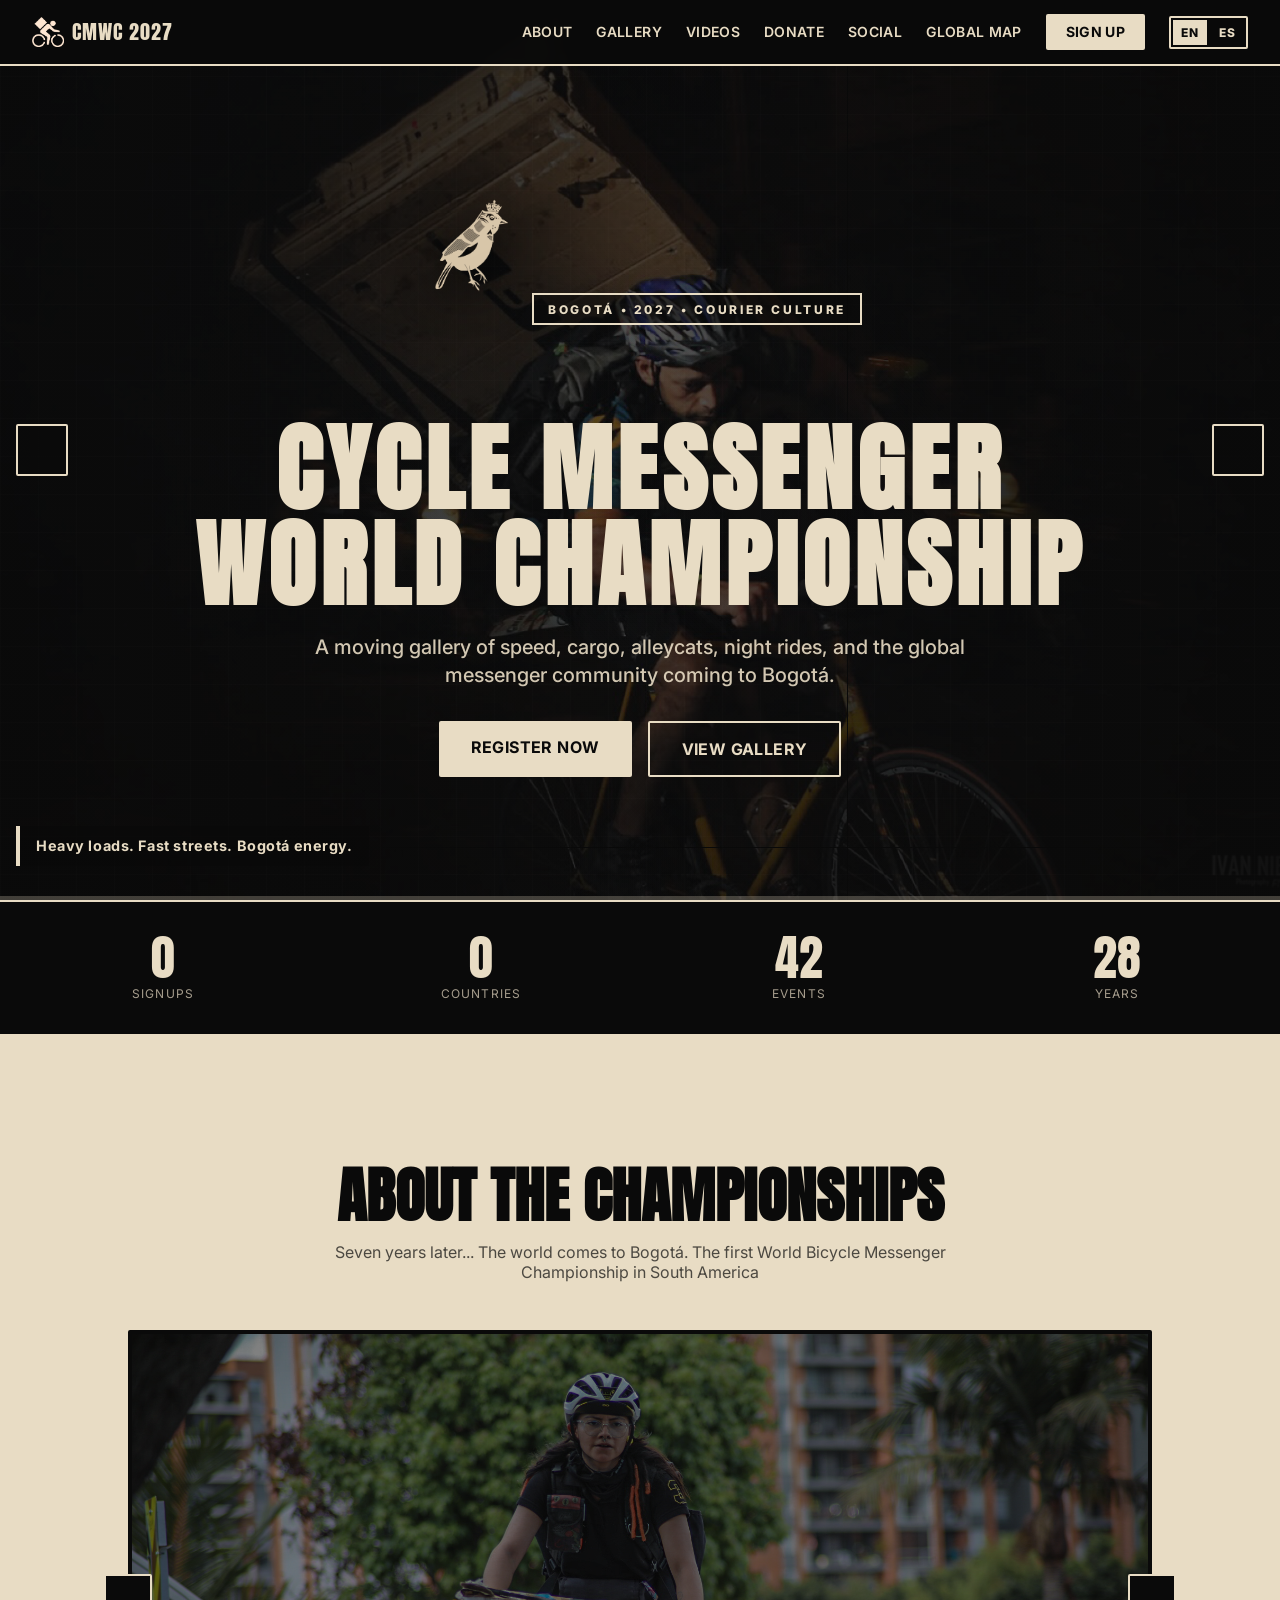
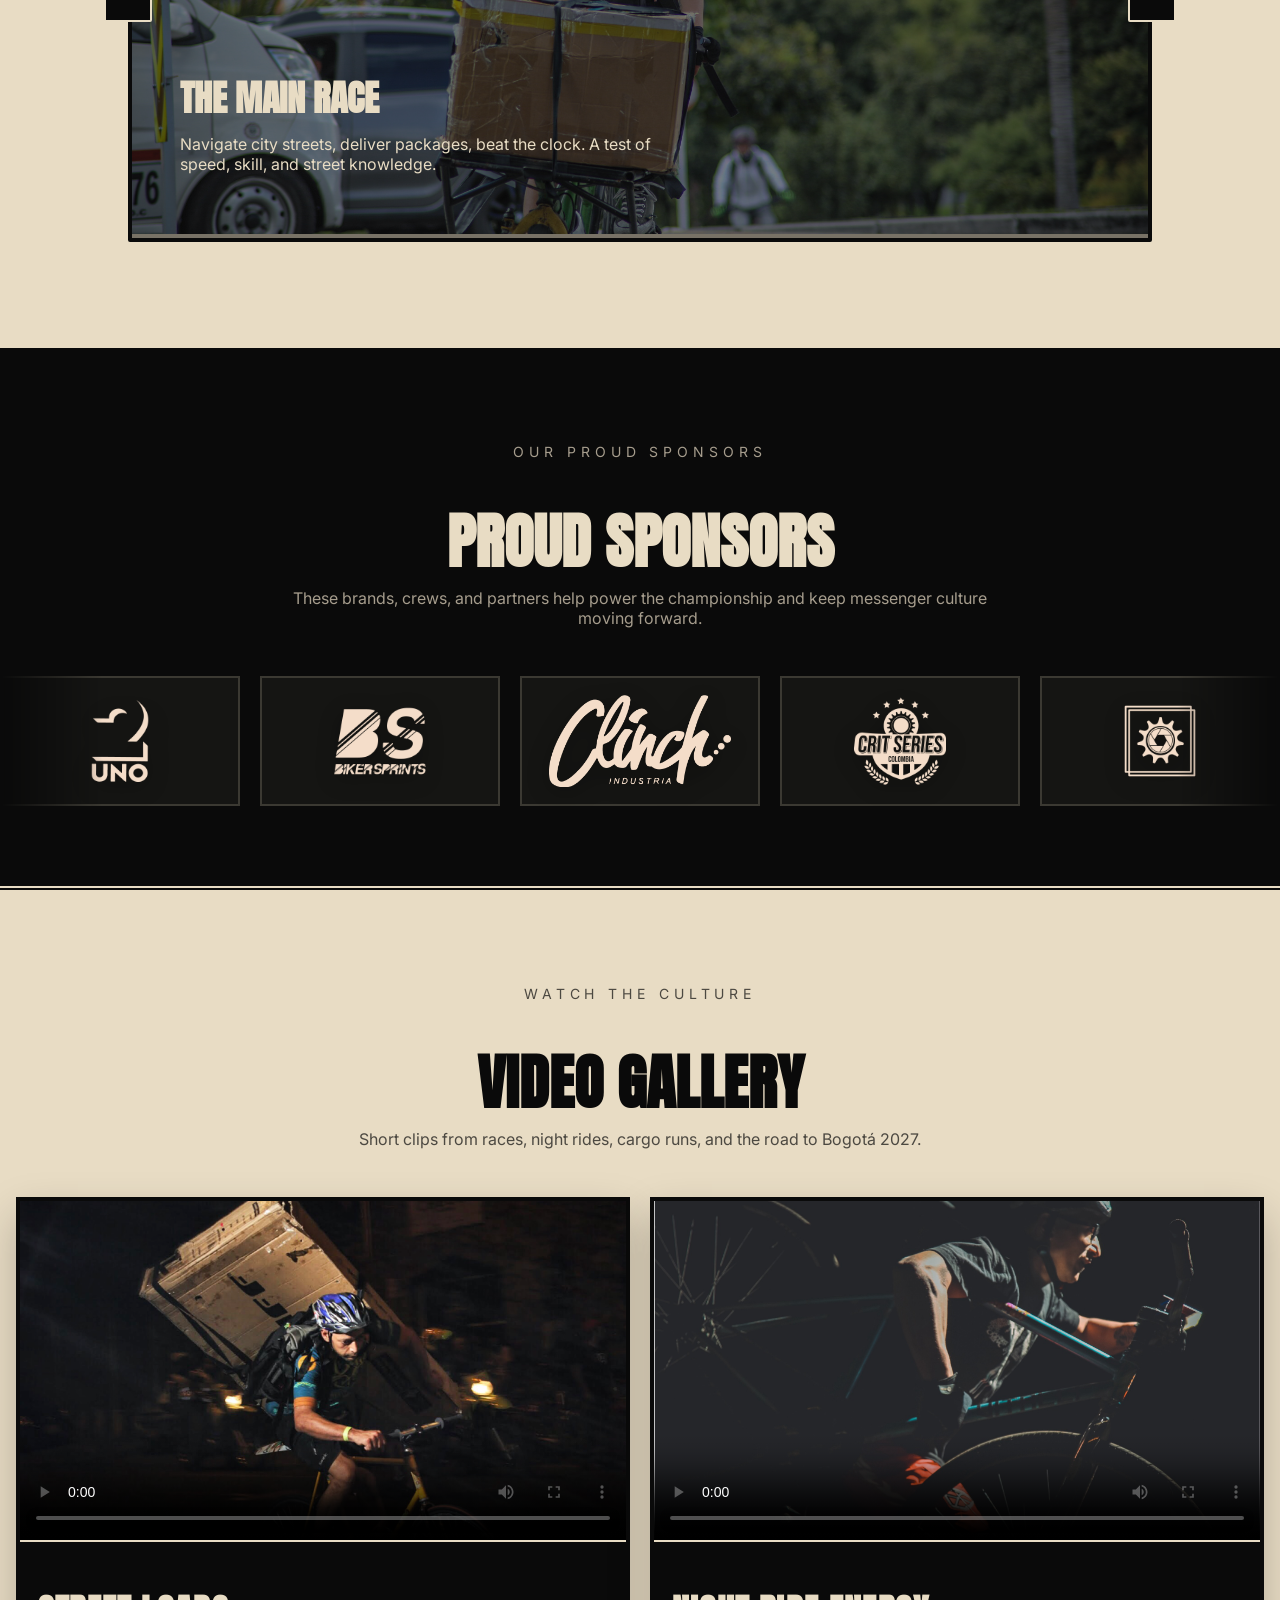
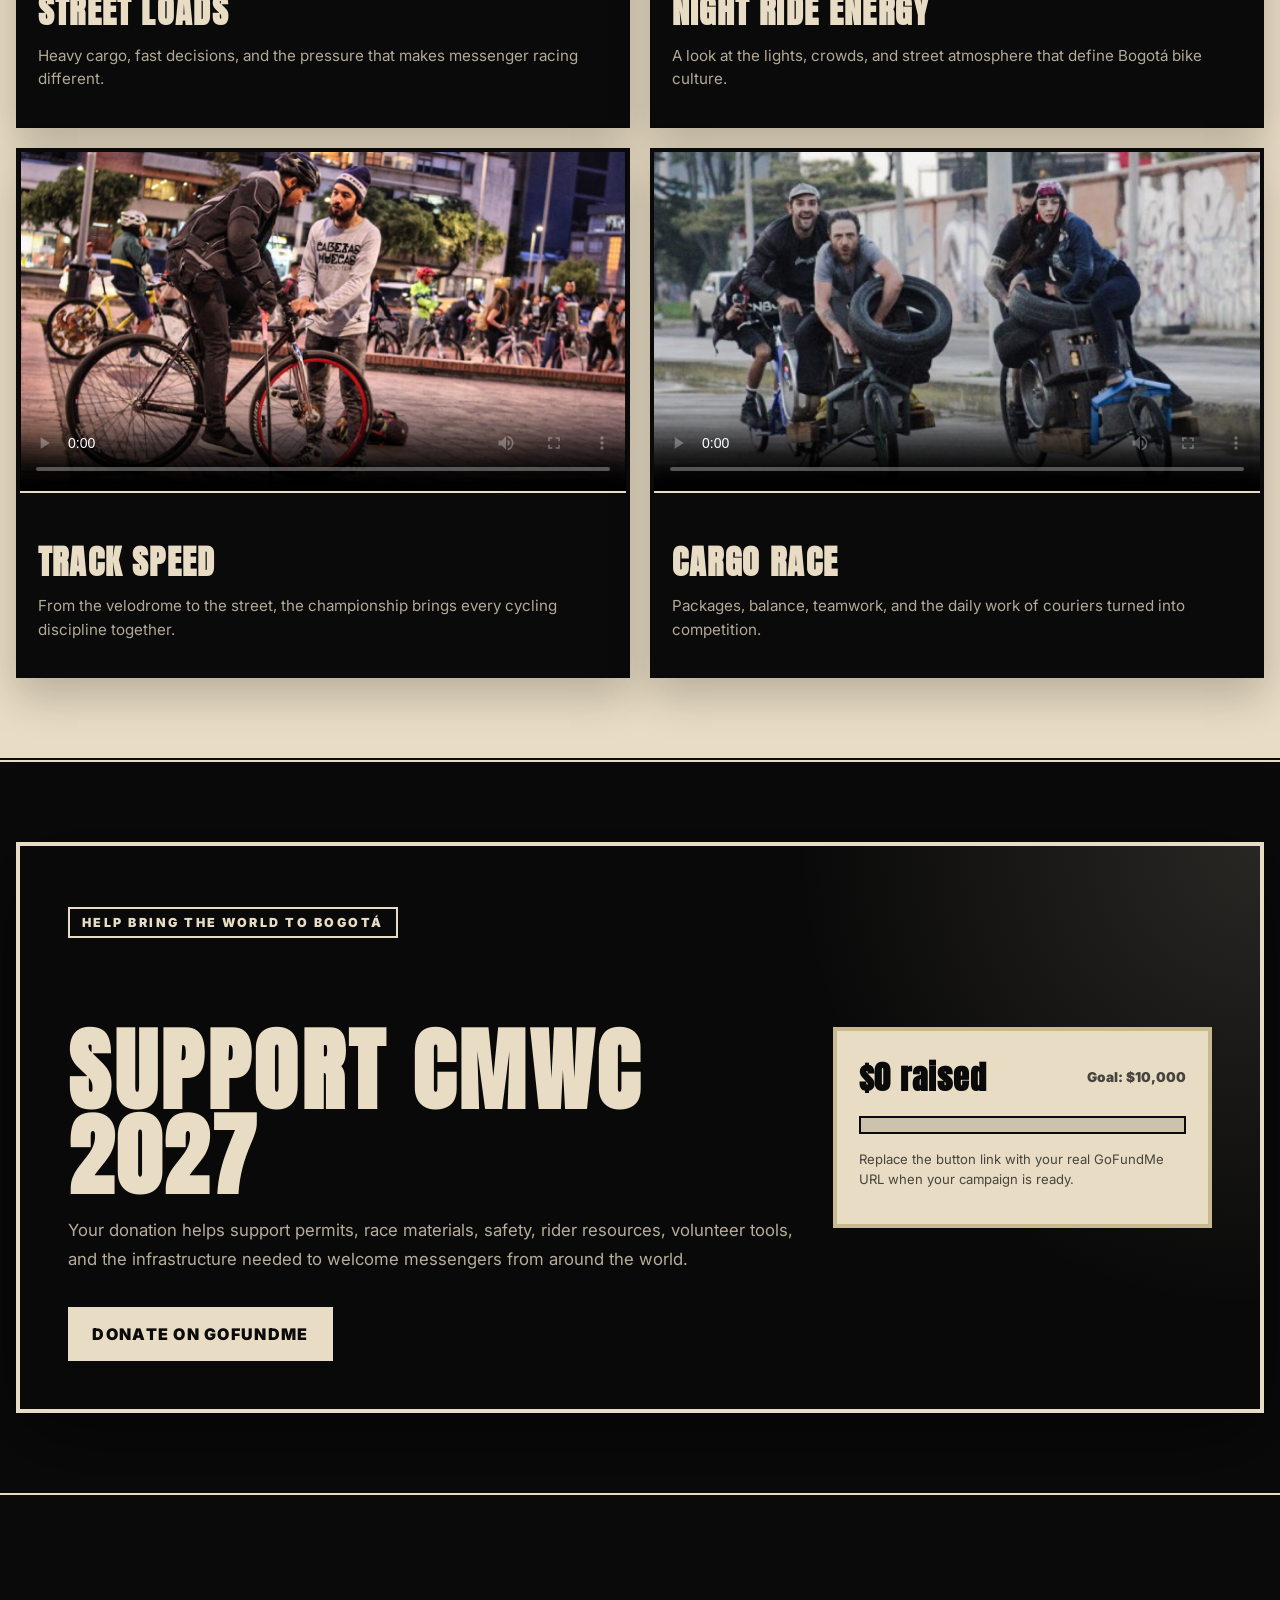
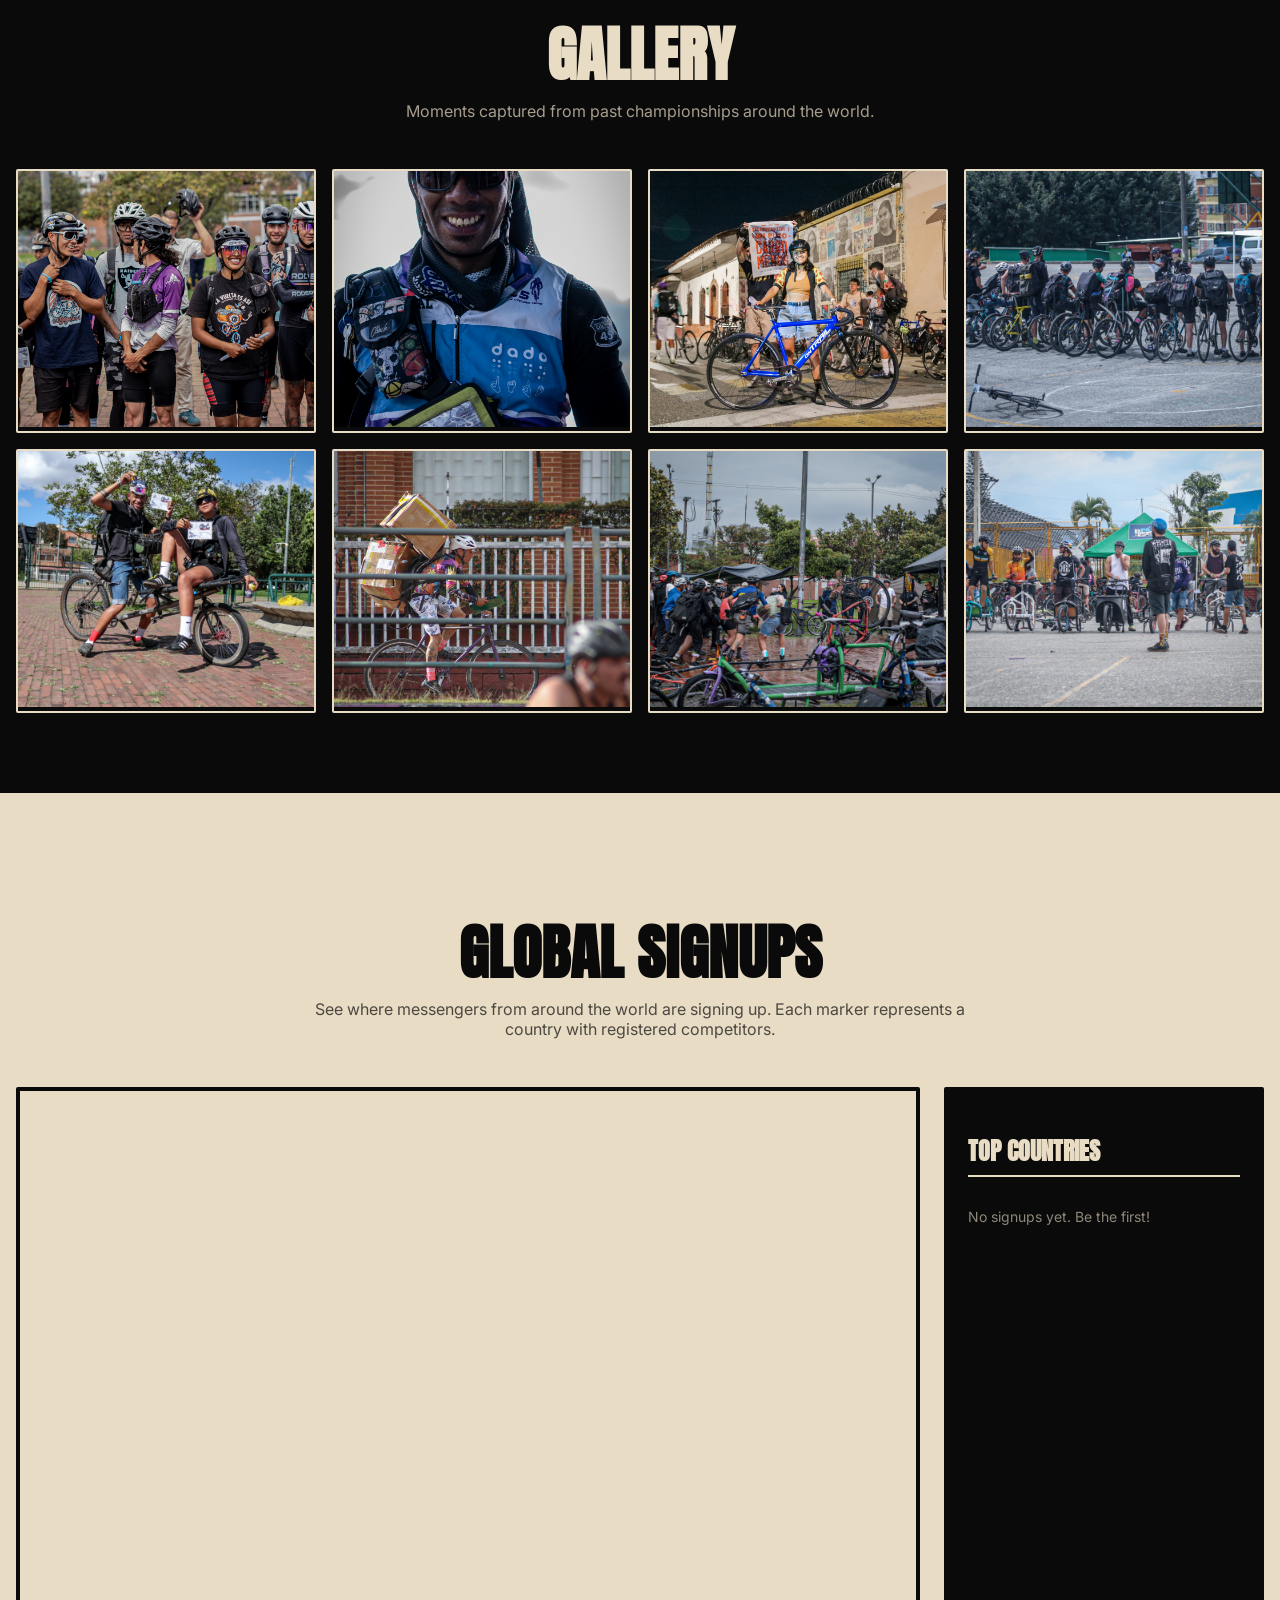
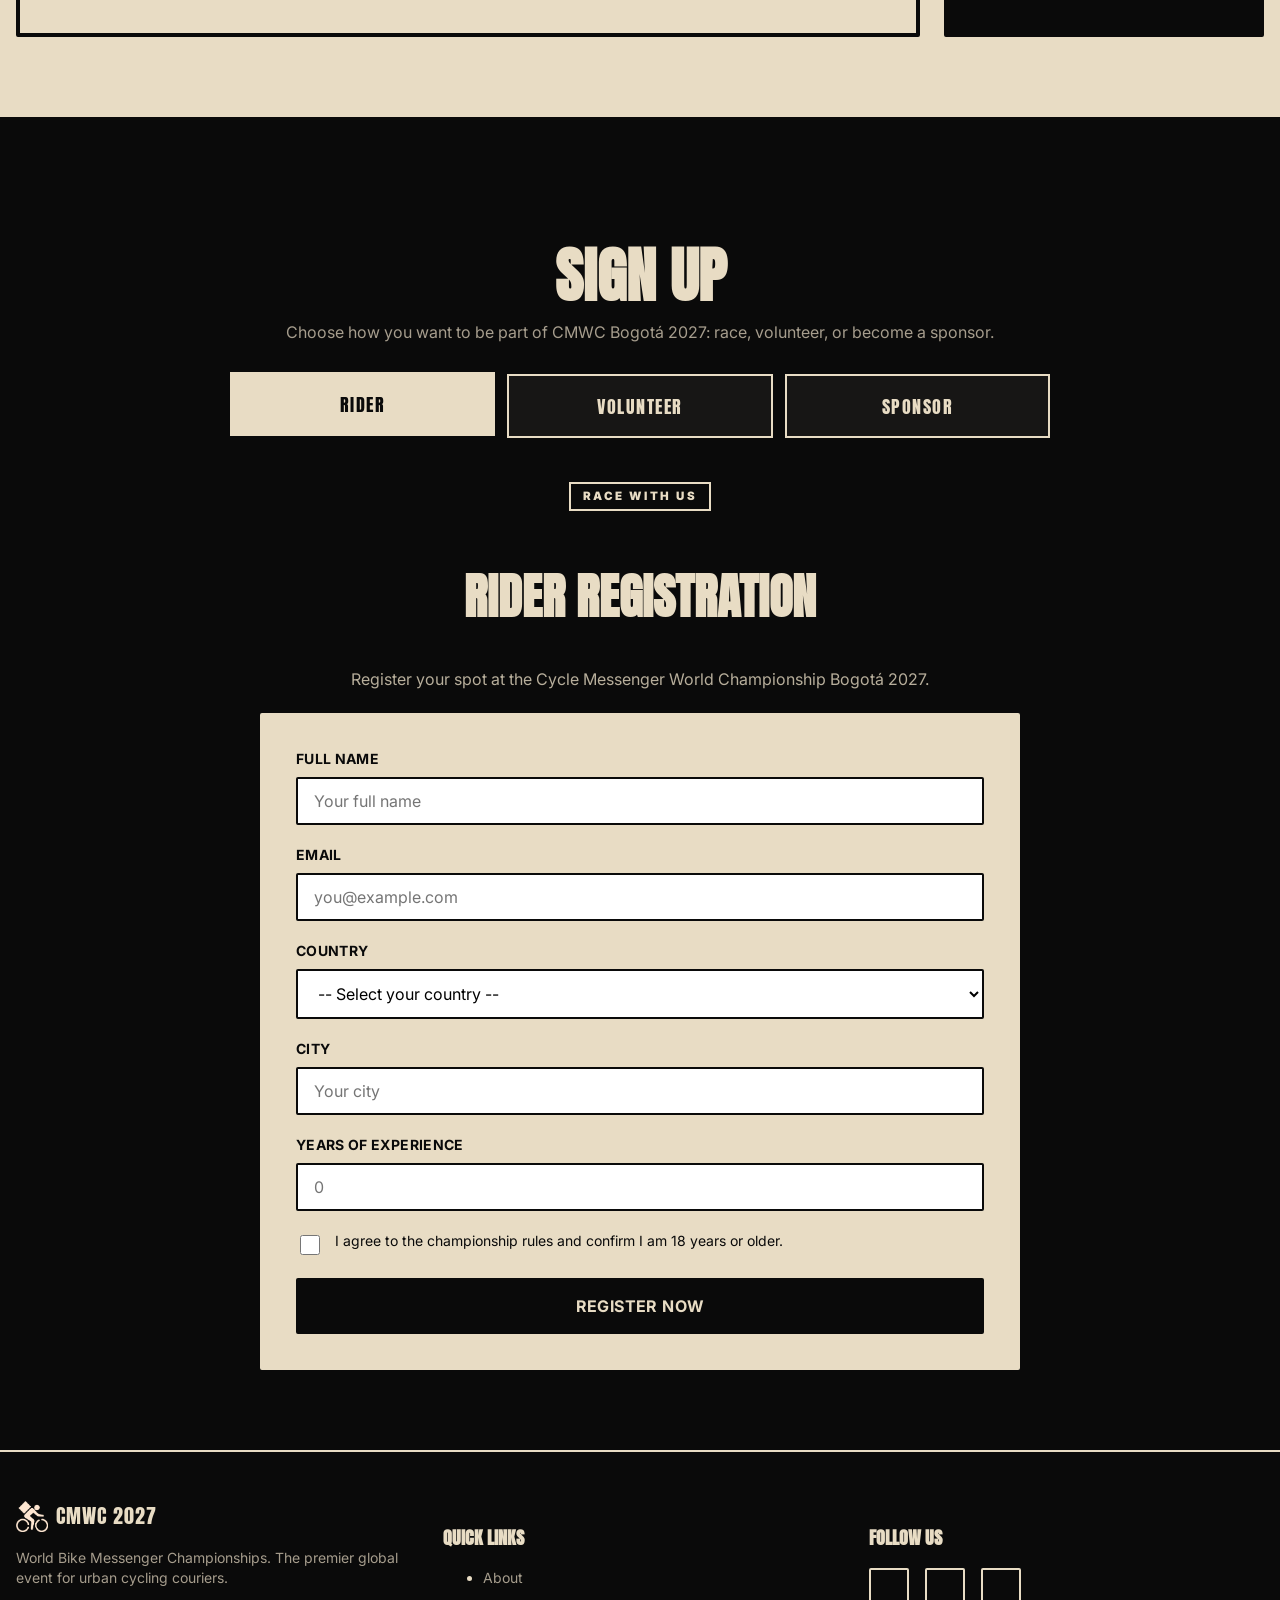
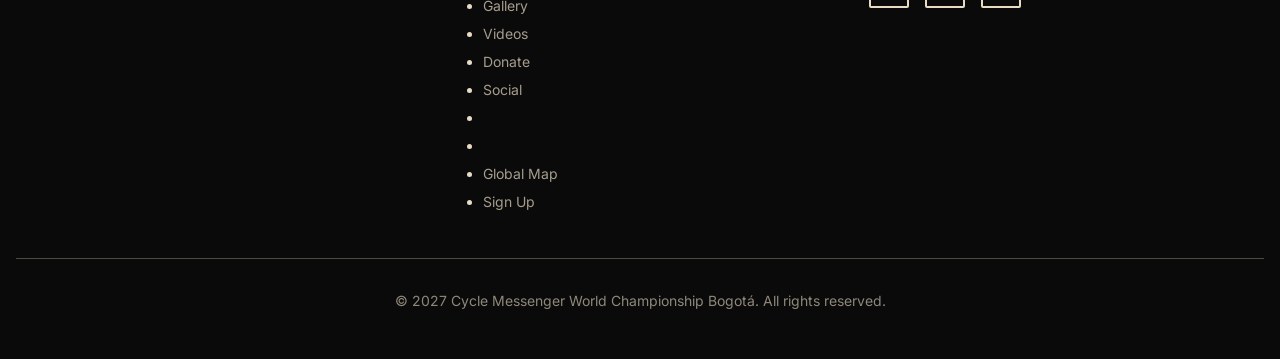
==== commit 90e5ca37: "adding IMAGES" ====
--- a/index.html
+++ b/index.html
@@ -1,406 +1,411 @@
 <!DOCTYPE html>
 
 <html lang="en">
+
 <head>
-<meta charset="utf-8"/>
-<meta content="width=device-width, initial-scale=1.0" name="viewport"/>
-<title>World Bike Messenger Championships</title>
-<link href="https://fonts.googleapis.com" rel="preconnect"/>
-<link crossorigin="" href="https://fonts.gstatic.com" rel="preconnect"/>
-<link href="https://fonts.googleapis.com/css2?family=Anton&amp;family=Inter:wght@400;500;600;700&amp;display=swap" rel="stylesheet"/>
-<script src="https://cdn.tailwindcss.com"></script>
-<link href="https://unpkg.com/leaflet@1.9.4/dist/leaflet.css" rel="stylesheet"/>
-<script src="https://unpkg.com/leaflet@1.9.4/dist/leaflet.js"></script>
-<link href="style.css?v=gofundme-pure-css-bg-1" rel="stylesheet">
-</link></head>
+    <meta charset="utf-8" />
+    <meta content="width=device-width, initial-scale=1.0" name="viewport" />
+    <title>World Bike Messenger Championships</title>
+    <link href="https://fonts.googleapis.com" rel="preconnect" />
+    <link crossorigin="" href="https://fonts.gstatic.com" rel="preconnect" />
+    <link href="https://fonts.googleapis.com/css2?family=Anton&amp;family=Inter:wght@400;500;600;700&amp;display=swap" rel="stylesheet" />
+    <script src="https://cdn.tailwindcss.com"></script>
+    <link href="https://unpkg.com/leaflet@1.9.4/dist/leaflet.css" rel="stylesheet" />
+    <script src="https://unpkg.com/leaflet@1.9.4/dist/leaflet.js"></script>
+    <link rel="stylesheet" href="https://cdnjs.cloudflare.com/ajax/libs/font-awesome/6.5.2/css/all.min.css">
+    <link href="style.css?v=social-1" rel="stylesheet">
+    </link>
+</head>
+
 <body class="bg-beige text-black">
-<!-- Header / Navigation -->
-<header class="fixed top-0 left-0 right-0 z-50 bg-black/95 backdrop-blur-sm border-b-2 border-beige">
-<nav class="max-w-7xl mx-auto px-4 sm:px-6 lg:px-8">
-<div class="flex items-center justify-between h-16">
-<div class="flex items-center gap-2">
-<img alt="CMWC cyclist icon" class="brand-icon" src="images/cyclist-icon.png"/>
-<span class="font-anton text-beige text-xl tracking-wider hidden sm:block">CMWC 2027</span>
-</div>
-<div class="hidden md:flex items-center gap-6">
-<a class="text-beige hover:text-white transition-colors text-sm font-semibold tracking-wide" href="#about">ABOUT</a>
-<a class="text-beige hover:text-white transition-colors text-sm font-semibold tracking-wide" href="#gallery">GALLERY</a>
-<a class="text-beige hover:text-white transition-colors text-sm font-semibold tracking-wide" href="#videos">VIDEOS</a>
-<a class="text-beige hover:text-white transition-colors text-sm font-semibold tracking-wide" href="#gofundme">DONATE</a>
-<a class="text-beige hover:text-white transition-colors text-sm font-semibold tracking-wide" href="#map">GLOBAL MAP</a>
-<a class="bg-beige text-black px-5 py-2 hover:bg-white transition-all text-sm font-bold tracking-wide rounded-sm" href="#signup">SIGN UP</a>
-<div aria-label="Language selector" class="language-switcher">
-<button class="lang-toggle active" data-lang="en" type="button">EN</button>
-<button class="lang-toggle" data-lang="es" type="button">ES</button>
-</div>
-</div>
-<button class="md:hidden text-beige" id="mobile-menu-btn">
+    <!-- Header / Navigation -->
+    <header class="fixed top-0 left-0 right-0 z-50 bg-black/95 backdrop-blur-sm border-b-2 border-beige">
+        <nav class="max-w-7xl mx-auto px-4 sm:px-6 lg:px-8">
+            <div class="flex items-center justify-between h-16">
+                <div class="flex items-center gap-2">
+                    <img alt="CMWC cyclist icon" class="brand-icon" src="images/cyclist-icon.png" />
+                    <span class="font-anton text-beige text-xl tracking-wider hidden sm:block">CMWC 2027</span>
+                </div>
+                <div class="hidden md:flex items-center gap-6">
+                    <a class="text-beige hover:text-white transition-colors text-sm font-semibold tracking-wide" href="#about">ABOUT</a>
+                    <a class="text-beige hover:text-white transition-colors text-sm font-semibold tracking-wide" href="#gallery">GALLERY</a>
+                    <a class="text-beige hover:text-white transition-colors text-sm font-semibold tracking-wide" href="#videos">VIDEOS</a>
+                    <a class="text-beige hover:text-white transition-colors text-sm font-semibold tracking-wide" href="#gofundme">DONATE</a>
+                    <a class="text-beige hover:text-white transition-colors text-sm font-semibold tracking-wide" href="#social">SOCIAL</a>
+                    <a class="text-beige hover:text-white transition-colors text-sm font-semibold tracking-wide" href="#map">GLOBAL MAP</a>
+                    <a class="bg-beige text-black px-5 py-2 hover:bg-white transition-all text-sm font-bold tracking-wide rounded-sm" href="#signup">SIGN UP</a>
+                    <div aria-label="Language selector" class="language-switcher">
+                        <button class="lang-toggle active" data-lang="en" type="button">EN</button>
+                        <button class="lang-toggle" data-lang="es" type="button">ES</button>
+                    </div>
+                </div>
+                <button class="md:hidden text-beige" id="mobile-menu-btn">
 <i class="w-6 h-6" data-lucide="menu"></i>
 </button>
-</div>
-<div class="hidden md:hidden pb-4" id="mobile-menu">
-<a class="block py-2 text-beige hover:text-white transition-colors text-sm font-semibold" href="#about">ABOUT</a>
-<a class="block py-2 text-beige hover:text-white transition-colors text-sm font-semibold" href="#gallery">GALLERY</a>
-<a class="block py-2 text-beige hover:text-white transition-colors text-sm font-semibold" href="#videos">VIDEOS</a>
-<a class="block py-2 text-beige hover:text-white transition-colors text-sm font-semibold" href="#gofundme">DONATE</a>
-<a class="block py-2 text-beige hover:text-white transition-colors text-sm font-semibold" href="#map">GLOBAL MAP</a>
-<a class="block py-2 text-beige hover:text-white transition-colors text-sm font-semibold" href="#signup">SIGN UP</a>
-<div aria-label="Language selector" class="language-switcher language-switcher-mobile">
-<button class="lang-toggle active" data-lang="en" type="button">EN</button>
-<button class="lang-toggle" data-lang="es" type="button">ES</button>
-</div>
-</div>
-</nav>
-</header>
-<!-- Hero Section / Moving Gallery -->
-<section class="hero-gallery relative min-h-screen flex items-center justify-center overflow-hidden pt-16" id="hero">
-<div aria-label="Cycle messenger moving gallery" class="absolute inset-0" id="hero-slides">
-<div class="hero-slide active" data-caption="Heavy loads. Fast streets. Bogotá energy." style="background-image: url('images/Imagen_1.png');"></div>
-<div class="hero-slide" data-caption="Night races, courier culture, and city lights." style="background-image: url('images/Imagen_8.jpg');"></div>
-<div class="hero-slide" data-caption="Community before, during, and after every race." style="background-image: url('images/Imagen_3.jpg');"></div>
-<div class="hero-slide" data-caption="Packages, checkpoints, radios, and pressure." style="background-image: url('images/Imagen_2.jpg');"></div>
-<div class="hero-slide" data-caption="Cargo races built from messenger work." style="background-image: url('images/Imagen_7.jpg');"></div>
-<div class="hero-slide" data-caption="The velodrome meets the street." style="background-image: url('images/Imagen_12.png');"></div>
-<div class="hero-slide" data-caption="Bogotá nights. Bikes everywhere." style="background-image: url('images/Imagen_14.png');"></div>
-</div>
-<div class="absolute inset-0 bg-black/60 z-[1]"></div>
-<div class="hero-vignette absolute inset-0 z-[2]"></div>
-<div class="hero-grain absolute inset-0 z-[3]"></div>
-<div class="relative z-10 text-center px-4 max-w-6xl">
-<img alt="CMWC bird mark" class="hero-bird mx-auto mb-4" src="images/PajaroOficialCMWC2027.png"/>
-<p class="hero-eyebrow mb-4">BOGOTÁ • 2027 • COURIER CULTURE</p>
-<h1 class="font-anton text-beige text-5xl sm:text-6xl md:text-7xl lg:text-8xl tracking-wider mb-4 leading-none">
+            </div>
+            <div class="hidden md:hidden pb-4" id="mobile-menu">
+                <a class="block py-2 text-beige hover:text-white transition-colors text-sm font-semibold" href="#about">ABOUT</a>
+                <a class="block py-2 text-beige hover:text-white transition-colors text-sm font-semibold" href="#gallery">GALLERY</a>
+                <a class="block py-2 text-beige hover:text-white transition-colors text-sm font-semibold" href="#videos">VIDEOS</a>
+                <a class="block py-2 text-beige hover:text-white transition-colors text-sm font-semibold" href="#gofundme">DONATE</a>
+                <a class="block py-2 text-beige hover:text-white transition-colors text-sm font-semibold" href="#social">SOCIAL</a>
+                <a class="block py-2 text-beige hover:text-white transition-colors text-sm font-semibold" href="#map">GLOBAL MAP</a>
+                <a class="block py-2 text-beige hover:text-white transition-colors text-sm font-semibold" href="#signup">SIGN UP</a>
+                <div aria-label="Language selector" class="language-switcher language-switcher-mobile">
+                    <button class="lang-toggle active" data-lang="en" type="button">EN</button>
+                    <button class="lang-toggle" data-lang="es" type="button">ES</button>
+                </div>
+            </div>
+        </nav>
+    </header>
+    <!-- Hero Section / Moving Gallery -->
+    <section class="hero-gallery relative min-h-screen flex items-center justify-center overflow-hidden pt-16" id="hero">
+        <div aria-label="Cycle messenger moving gallery" class="absolute inset-0" id="hero-slides">
+            <div class="hero-slide active" data-caption="Heavy loads. Fast streets. Bogotá energy." style="background-image: url('images/Imagen_1.png');"></div>
+            <div class="hero-slide" data-caption="Night races, courier culture, and city lights." style="background-image: url('images/Imagen_8.jpg');"></div>
+            <div class="hero-slide" data-caption="Community before, during, and after every race." style="background-image: url('images/Imagen_3.jpg');"></div>
+            <div class="hero-slide" data-caption="Packages, checkpoints, radios, and pressure." style="background-image: url('images/Imagen_2.jpg');"></div>
+            <div class="hero-slide" data-caption="Cargo races built from messenger work." style="background-image: url('images/Imagen_7.jpg');"></div>
+            <div class="hero-slide" data-caption="The velodrome meets the street." style="background-image: url('images/Imagen_12.png');"></div>
+            <div class="hero-slide" data-caption="Bogotá nights. Bikes everywhere." style="background-image: url('images/Imagen_14.png');"></div>
+        </div>
+        <div class="absolute inset-0 bg-black/60 z-[1]"></div>
+        <div class="hero-vignette absolute inset-0 z-[2]"></div>
+        <div class="hero-grain absolute inset-0 z-[3]"></div>
+        <div class="relative z-10 text-center px-4 max-w-6xl">
+            <img alt="CMWC bird mark" class="hero-bird mx-auto mb-4" src="images/PajaroOficialCMWC2027.png" />
+            <p class="hero-eyebrow mb-4">BOGOTÁ • 2027 • COURIER CULTURE</p>
+            <h1 class="font-anton text-beige text-5xl sm:text-6xl md:text-7xl lg:text-8xl tracking-wider mb-4 leading-none">
                 CYCLE MESSENGER<br/> WORLD CHAMPIONSHIP
             </h1>
-<p class="text-beige/90 text-lg sm:text-xl mb-8 max-w-2xl mx-auto font-medium">
+            <p class="text-beige/90 text-lg sm:text-xl mb-8 max-w-2xl mx-auto font-medium">
                 A moving gallery of speed, cargo, alleycats, night rides, and the global messenger community coming to Bogotá.
             </p>
-<div class="flex flex-col sm:flex-row gap-4 justify-center">
-<a class="bg-beige text-black px-8 py-4 hover:bg-white transition-all font-bold tracking-wide rounded-sm" href="#signup">
+            <div class="flex flex-col sm:flex-row gap-4 justify-center">
+                <a class="bg-beige text-black px-8 py-4 hover:bg-white transition-all font-bold tracking-wide rounded-sm" href="#signup">
           REGISTER NOW
         </a>
-<a class="border-2 border-beige text-beige px-8 py-4 hover:bg-beige hover:text-black transition-all font-bold tracking-wide rounded-sm" href="#gallery">
+                <a class="border-2 border-beige text-beige px-8 py-4 hover:bg-beige hover:text-black transition-all font-bold tracking-wide rounded-sm" href="#gallery">
           VIEW GALLERY
         </a>
-</div>
-</div>
-<button aria-label="Previous hero image" class="hero-arrow hero-arrow-left" id="hero-prev" type="button">
+            </div>
+        </div>
+        <button aria-label="Previous hero image" class="hero-arrow hero-arrow-left" id="hero-prev" type="button">
 <i class="w-7 h-7" data-lucide="chevron-left"></i>
 </button>
-<button aria-label="Next hero image" class="hero-arrow hero-arrow-right" id="hero-next" type="button">
+        <button aria-label="Next hero image" class="hero-arrow hero-arrow-right" id="hero-next" type="button">
 <i class="w-7 h-7" data-lucide="chevron-right"></i>
 </button>
-<div class="hero-bottom-bar">
-<p class="hero-caption" id="hero-caption">Heavy loads. Fast streets. Bogotá energy.</p>
-<div aria-label="Hero gallery controls" class="hero-dots" id="hero-dots"></div>
-</div>
-<div class="hero-progress"><span id="hero-progress-bar"></span></div>
-</section>
-<!-- Stats Bar -->
-<section class="bg-black py-8 border-y-2 border-beige">
-<div class="max-w-7xl mx-auto px-4 grid grid-cols-2 md:grid-cols-4 gap-6 text-center">
-<div>
-<div class="font-anton text-beige text-4xl md:text-5xl" id="stat-signups">0</div>
-<div class="text-beige/70 text-xs uppercase tracking-widest mt-1">Signups</div>
-</div>
-<div>
-<div class="font-anton text-beige text-4xl md:text-5xl" id="stat-countries">0</div>
-<div class="text-beige/70 text-xs uppercase tracking-widest mt-1">Countries</div>
-</div>
-<div>
-<div class="font-anton text-beige text-4xl md:text-5xl">42</div>
-<div class="text-beige/70 text-xs uppercase tracking-widest mt-1">Events</div>
-</div>
-<div>
-<div class="font-anton text-beige text-4xl md:text-5xl">28</div>
-<div class="text-beige/70 text-xs uppercase tracking-widest mt-1">Years</div>
-</div>
-</div>
-</section>
-<!-- About Section with Carousel -->
-<section class="py-20 px-4 bg-beige" id="about">
-<div class="max-w-7xl mx-auto">
-<h2 class="font-anton text-5xl md:text-6xl text-black mb-4 text-center">ABOUT THE CHAMPIONSHIPS</h2>
-<p class="text-black/70 text-center max-w-2xl mx-auto mb-12">
+        <div class="hero-bottom-bar">
+            <p class="hero-caption" id="hero-caption">Heavy loads. Fast streets. Bogotá energy.</p>
+            <div aria-label="Hero gallery controls" class="hero-dots" id="hero-dots"></div>
+        </div>
+        <div class="hero-progress"><span id="hero-progress-bar"></span></div>
+    </section>
+    <!-- Stats Bar -->
+    <section class="bg-black py-8 border-y-2 border-beige">
+        <div class="max-w-7xl mx-auto px-4 grid grid-cols-2 md:grid-cols-4 gap-6 text-center">
+            <div>
+                <div class="font-anton text-beige text-4xl md:text-5xl" id="stat-signups">0</div>
+                <div class="text-beige/70 text-xs uppercase tracking-widest mt-1">Signups</div>
+            </div>
+            <div>
+                <div class="font-anton text-beige text-4xl md:text-5xl" id="stat-countries">0</div>
+                <div class="text-beige/70 text-xs uppercase tracking-widest mt-1">Countries</div>
+            </div>
+            <div>
+                <div class="font-anton text-beige text-4xl md:text-5xl">42</div>
+                <div class="text-beige/70 text-xs uppercase tracking-widest mt-1">Events</div>
+            </div>
+            <div>
+                <div class="font-anton text-beige text-4xl md:text-5xl">28</div>
+                <div class="text-beige/70 text-xs uppercase tracking-widest mt-1">Years</div>
+            </div>
+        </div>
+    </section>
+    <!-- About Section with Carousel -->
+    <section class="py-20 px-4 bg-beige" id="about">
+        <div class="max-w-7xl mx-auto">
+            <h2 class="font-anton text-5xl md:text-6xl text-black mb-4 text-center">ABOUT THE CHAMPIONSHIPS</h2>
+            <p class="text-black/70 text-center max-w-2xl mx-auto mb-12">
                 Seven years later... The world comes to Bogotá. The first World Bicycle Messenger Championship in South America</p>
-<!-- Carousel -->
-<div class="relative max-w-5xl mx-auto">
-<div class="overflow-hidden rounded-sm border-4 border-black">
-<div class="flex transition-transform duration-500 ease-in-out" id="carousel">
-<!-- Add more About slides by copying one .min-w-full block below. The script automatically creates dots for every slide. -->
-<div class="min-w-full relative"><img alt="Heavy cargo messenger" class="w-full h-[400px] md:h-[500px] object-cover" src="DIEGOSOSA/AR0A5770.JPG"/>
-<div class="absolute inset-0 bg-black/50 flex items-end p-6 md:p-12">
-<div class="text-beige">
-<h3 class="font-anton text-3xl md:text-4xl mb-2">THE MAIN RACE</h3>
-<p class="max-w-lg">Navigate city streets, deliver packages, beat the clock. A test of speed, skill, and street knowledge.</p>
-</div>
-</div>
-</div>
-<div class="min-w-full relative"><img alt="Night race lineup" class="w-full h-[400px] md:h-[500px] object-cover" src="images/Imagen_8.jpg"/>
-<div class="absolute inset-0 bg-black/50 flex items-end p-6 md:p-12">
-<div class="text-beige">
-<h3 class="font-anton text-3xl md:text-4xl mb-2">NIGHT RIDES</h3>
-<p class="max-w-lg">Bogotá after dark: lights, alleycats, checkpoints, and the messenger community moving together.</p>
-</div>
-</div>
-</div>
-<div class="min-w-full relative"><img alt="Messenger community gathering" class="w-full h-[400px] md:h-[500px] object-cover" src="IVANNIETO/L05A3529.jpg"/>
-<div class="absolute inset-0 bg-black/50 flex items-end p-6 md:p-12">
-<div class="text-beige">
-<h3 class="font-anton text-3xl md:text-4xl mb-2">GLOBAL COMMUNITY</h3>
-<p class="max-w-lg">Messengers from every city come together to race, trade stories, and build friendships that last beyond the event.</p>
-</div>
-</div>
-</div>
-<div class="min-w-full relative"><img alt="Cargo bike race" class="w-full h-[400px] md:h-[500px] object-cover" src="images/Imagen_7.jpg"/>
-<div class="absolute inset-0 bg-black/50 flex items-end p-6 md:p-12">
-<div class="text-beige">
-<h3 class="font-anton text-3xl md:text-4xl mb-2">CARGO BIKES</h3>
-<p class="max-w-lg">Everyone needs a cargo bike. Load it, ride it, race it, and prove what courier culture is built on.</p>
-</div>
-</div>
-</div>
-<div class="min-w-full relative"><img alt="Velodrome race" class="w-full h-[400px] md:h-[500px] object-cover" src="IVANNIETO/6D3CA975-B209-49FB-A481-44B3634BA8BC.png"/>
-<div class="absolute inset-0 bg-black/50 flex items-end p-6 md:p-12">
-<div class="text-beige">
-<h3 class="font-anton text-3xl md:text-4xl mb-2">TRACK COMPETITIONS</h3>
-<p class="max-w-lg">Sprints, time trials, and track events bring pure speed and bike handling into the championship weekend.</p>
-</div>
-</div>
-</div>
-<div class="min-w-full relative"><img alt="Bogota bike crowd" class="w-full h-[400px] md:h-[500px] object-cover" src="DIEGOSOSA/IMG_9719.JPG"/>
-<div class="absolute inset-0 bg-black/50 flex items-end p-6 md:p-12">
-<div class="text-beige">
-<h3 class="font-anton text-3xl md:text-4xl mb-2">ALLEYCAT RACES</h3>
-<p class="max-w-lg">Open-street checkpoint races inspired by the daily work of bike messengers around the world.</p>
-</div>
-</div>
-</div>
-<div class="min-w-full relative"><img alt="Messenger checking package" class="w-full h-[400px] md:h-[500px] object-cover" src="IVANNIETO/L05A3554.jpg"/>
-<div class="absolute inset-0 bg-black/50 flex items-end p-6 md:p-12">
-<div class="text-beige">
-<h3 class="font-anton text-3xl md:text-4xl mb-2">CHECKPOINT PRESSURE</h3>
-<p class="max-w-lg">Packages, manifests, radios, maps, and decisions. The fastest rider is not always the smartest rider.</p>
-</div>
-</div>
-</div>
-<div class="min-w-full relative"><img alt="Low light bike courier" class="w-full h-[400px] md:h-[500px] object-cover" src="DIEGOSOSA/IMG_5989.JPG"/>
-<div class="absolute inset-0 bg-black/50 flex items-end p-6 md:p-12">
-<div class="text-beige">
-<h3 class="font-anton text-3xl md:text-4xl mb-2">STREET SKILL</h3>
-<p class="max-w-lg">A championship for riders who understand traffic, timing, balance, and the rhythm of the city.</p>
-</div>
-</div>
-</div>
-</div>
-</div>
-<!-- Carousel Controls -->
-<button class="absolute left-2 md:-left-6 top-1/2 -translate-y-1/2 bg-black text-beige w-10 h-10 md:w-12 md:h-12 flex items-center justify-center hover:bg-beige hover:text-black transition-all rounded-sm border-2 border-beige" id="carousel-prev">
+            <!-- Carousel -->
+            <div class="relative max-w-5xl mx-auto">
+                <div class="overflow-hidden rounded-sm border-4 border-black">
+                    <div class="flex transition-transform duration-500 ease-in-out" id="carousel">
+                        <!-- Add more About slides by copying one .min-w-full block below. The script automatically creates dots for every slide. -->
+                        <div class="min-w-full relative"><img alt="Heavy cargo messenger" class="w-full h-[400px] md:h-[500px] object-cover" src="DIEGOSOSA/AR0A5770.JPG" />
+                            <div class="absolute inset-0 bg-black/50 flex items-end p-6 md:p-12">
+                                <div class="text-beige">
+                                    <h3 class="font-anton text-3xl md:text-4xl mb-2">THE MAIN RACE</h3>
+                                    <p class="max-w-lg">Navigate city streets, deliver packages, beat the clock. A test of speed, skill, and street knowledge.</p>
+                                </div>
+                            </div>
+                        </div>
+                        <div class="min-w-full relative"><img alt="Night race lineup" class="w-full h-[400px] md:h-[500px] object-cover" src="images/Imagen_8.jpg" />
+                            <div class="absolute inset-0 bg-black/50 flex items-end p-6 md:p-12">
+                                <div class="text-beige">
+                                    <h3 class="font-anton text-3xl md:text-4xl mb-2">NIGHT RIDES</h3>
+                                    <p class="max-w-lg">Bogotá after dark: lights, alleycats, checkpoints, and the messenger community moving together.</p>
+                                </div>
+                            </div>
+                        </div>
+                        <div class="min-w-full relative"><img alt="Messenger community gathering" class="w-full h-[400px] md:h-[500px] object-cover" src="IVANNIETO/L05A3529.jpg" />
+                            <div class="absolute inset-0 bg-black/50 flex items-end p-6 md:p-12">
+                                <div class="text-beige">
+                                    <h3 class="font-anton text-3xl md:text-4xl mb-2">GLOBAL COMMUNITY</h3>
+                                    <p class="max-w-lg">Messengers from every city come together to race, trade stories, and build friendships that last beyond the event.</p>
+                                </div>
+                            </div>
+                        </div>
+                        <div class="min-w-full relative"><img alt="Cargo bike race" class="w-full h-[400px] md:h-[500px] object-cover" src="images/Imagen_7.jpg" />
+                            <div class="absolute inset-0 bg-black/50 flex items-end p-6 md:p-12">
+                                <div class="text-beige">
+                                    <h3 class="font-anton text-3xl md:text-4xl mb-2">CARGO BIKES</h3>
+                                    <p class="max-w-lg">Everyone needs a cargo bike. Load it, ride it, race it, and prove what courier culture is built on.</p>
+                                </div>
+                            </div>
+                        </div>
+                        <div class="min-w-full relative"><img alt="Velodrome race" class="w-full h-[400px] md:h-[500px] object-cover" src="IVANNIETO/6D3CA975-B209-49FB-A481-44B3634BA8BC.png" />
+                            <div class="absolute inset-0 bg-black/50 flex items-end p-6 md:p-12">
+                                <div class="text-beige">
+                                    <h3 class="font-anton text-3xl md:text-4xl mb-2">TRACK COMPETITIONS</h3>
+                                    <p class="max-w-lg">Sprints, time trials, and track events bring pure speed and bike handling into the championship weekend.</p>
+                                </div>
+                            </div>
+                        </div>
+                        <div class="min-w-full relative"><img alt="Bogota bike crowd" class="w-full h-[400px] md:h-[500px] object-cover" src="DIEGOSOSA/IMG_9719.JPG" />
+                            <div class="absolute inset-0 bg-black/50 flex items-end p-6 md:p-12">
+                                <div class="text-beige">
+                                    <h3 class="font-anton text-3xl md:text-4xl mb-2">ALLEYCAT RACES</h3>
+                                    <p class="max-w-lg">Open-street checkpoint races inspired by the daily work of bike messengers around the world.</p>
+                                </div>
+                            </div>
+                        </div>
+                        <div class="min-w-full relative"><img alt="Messenger checking package" class="w-full h-[400px] md:h-[500px] object-cover" src="IVANNIETO/L05A3554.jpg" />
+                            <div class="absolute inset-0 bg-black/50 flex items-end p-6 md:p-12">
+                                <div class="text-beige">
+                                    <h3 class="font-anton text-3xl md:text-4xl mb-2">CHECKPOINT PRESSURE</h3>
+                                    <p class="max-w-lg">Packages, manifests, radios, maps, and decisions. The fastest rider is not always the smartest rider.</p>
+                                </div>
+                            </div>
+                        </div>
+                        <div class="min-w-full relative"><img alt="Low light bike courier" class="w-full h-[400px] md:h-[500px] object-cover" src="DIEGOSOSA/IMG_5989.JPG" />
+                            <div class="absolute inset-0 bg-black/50 flex items-end p-6 md:p-12">
+                                <div class="text-beige">
+                                    <h3 class="font-anton text-3xl md:text-4xl mb-2">STREET SKILL</h3>
+                                    <p class="max-w-lg">A championship for riders who understand traffic, timing, balance, and the rhythm of the city.</p>
+                                </div>
+                            </div>
+                        </div>
+                    </div>
+                </div>
+                <!-- Carousel Controls -->
+                <button class="absolute left-2 md:-left-6 top-1/2 -translate-y-1/2 bg-black text-beige w-10 h-10 md:w-12 md:h-12 flex items-center justify-center hover:bg-beige hover:text-black transition-all rounded-sm border-2 border-beige" id="carousel-prev">
 <i class="w-6 h-6" data-lucide="chevron-left"></i>
 </button>
-<button class="absolute right-2 md:-right-6 top-1/2 -translate-y-1/2 bg-black text-beige w-10 h-10 md:w-12 md:h-12 flex items-center justify-center hover:bg-beige hover:text-black transition-all rounded-sm border-2 border-beige" id="carousel-next">
+                <button class="absolute right-2 md:-right-6 top-1/2 -translate-y-1/2 bg-black text-beige w-10 h-10 md:w-12 md:h-12 flex items-center justify-center hover:bg-beige hover:text-black transition-all rounded-sm border-2 border-beige" id="carousel-next">
 <i class="w-6 h-6" data-lucide="chevron-right"></i>
 </button>
-<!-- Carousel Dots -->
-<div class="flex justify-center gap-2 mt-6" id="carousel-dots"></div>
-</div>
-</div>
-</section>
-<!-- Our Proud Sponsors -->
-<section class="py-20 px-4 bg-black border-y-2 border-beige sponsors-section" id="sponsors">
-<div class="max-w-7xl mx-auto">
-<p class="text-beige/70 text-center text-sm uppercase tracking-[0.35em] mb-3">OUR PROUD SPONSORS</p>
-<h2 class="font-anton text-5xl md:text-6xl text-beige mb-4 text-center">PROUD SPONSORS</h2>
-<p class="text-beige/70 text-center max-w-3xl mx-auto mb-12">
-      These brands, crews, and partners help power the championship and keep messenger culture moving forward.
-    </p>
-<div aria-label="Sliding sponsor logos carousel" class="sponsor-marquee">
-<div class="sponsor-track">
-<div class="sponsor-card"><img alt="UNO sponsor logo" src="images/sponsors/uno.png"/></div>
-<div class="sponsor-card"><img alt="Biker Sprints sponsor logo" src="images/sponsors/bikersprints.png"/></div>
-<div class="sponsor-card"><img alt="Clinch Industria sponsor logo" src="images/sponsors/clinch.png"/></div>
-<div class="sponsor-card"><img alt="Crit Series Colombia sponsor logo" src="images/sponsors/crit-series.png"/></div>
-<div class="sponsor-card"><img alt="Gear Photo sponsor logo" src="images/sponsors/gear-photo.png"/></div>
-<div class="sponsor-card"><img alt="Donkey sponsor logo" src="images/sponsors/donkey.png"/></div>
-<div class="sponsor-card"><img alt="Fundación Movilidad Activa sponsor logo" src="images/sponsors/fma.png"/></div>
-<div class="sponsor-card"><img alt="Grund sponsor logo" src="images/sponsors/grund.png"/></div>
-<div class="sponsor-card"><img alt="H sponsor logo" src="images/sponsors/h-logo.png"/></div>
-<div class="sponsor-card"><img alt="La Hermandad Bicimensajera sponsor logo" src="images/sponsors/la-hermandad.png"/></div>
-<div class="sponsor-card"><img alt="Nun Pines sponsor logo" src="images/sponsors/nun-pines.png"/></div>
-<div class="sponsor-card"><img alt="Oniric sponsor logo" src="images/sponsors/oniric.png"/></div>
-<div class="sponsor-card"><img alt="Rats Bags sponsor logo" src="images/sponsors/rats-bags.png"/></div>
-<div class="sponsor-card"><img alt="Tribu sponsor logo" src="images/sponsors/tribu.png"/></div>
-<div class="sponsor-card"><img alt="Yugo Messenger Bags sponsor logo" src="images/sponsors/yugo.png"/></div>
-</div>
-<div aria-hidden="true" class="sponsor-track">
-<div class="sponsor-card"><img alt="" src="images/sponsors/uno.png"/></div>
-<div class="sponsor-card"><img alt="" src="images/sponsors/bikersprints.png"/></div>
-<div class="sponsor-card"><img alt="" src="images/sponsors/clinch.png"/></div>
-<div class="sponsor-card"><img alt="" src="images/sponsors/crit-series.png"/></div>
-<div class="sponsor-card"><img alt="" src="images/sponsors/gear-photo.png"/></div>
-<div class="sponsor-card"><img alt="" src="images/sponsors/donkey.png"/></div>
-<div class="sponsor-card"><img alt="" src="images/sponsors/fma.png"/></div>
-<div class="sponsor-card"><img alt="" src="images/sponsors/grund.png"/></div>
-<div class="sponsor-card"><img alt="" src="images/sponsors/h-logo.png"/></div>
-<div class="sponsor-card"><img alt="" src="images/sponsors/la-hermandad.png"/></div>
-<div class="sponsor-card"><img alt="" src="images/sponsors/nun-pines.png"/></div>
-<div class="sponsor-card"><img alt="" src="images/sponsors/oniric.png"/></div>
-<div class="sponsor-card"><img alt="" src="images/sponsors/rats-bags.png"/></div>
-<div class="sponsor-card"><img alt="" src="images/sponsors/tribu.png"/></div>
-<div class="sponsor-card"><img alt="" src="images/sponsors/yugo.png"/></div>
-</div>
-</div>
-</div>
-</section>
-<!-- Video Gallery Section -->
-<section class="py-20 px-4 bg-beige video-gallery-section" id="videos">
-<div class="max-w-7xl mx-auto">
-<p class="video-eyebrow text-black/70 text-center text-sm uppercase tracking-[0.35em] mb-3">WATCH THE CULTURE</p>
-<h2 class="video-title font-anton text-5xl md:text-6xl text-black mb-4 text-center">VIDEO GALLERY</h2>
-<p class="video-intro text-black/70 text-center max-w-3xl mx-auto mb-12">
-      Short clips from races, night rides, cargo runs, and the road to Bogotá 2027.
-    </p>
-<div class="video-grid">
-<article class="video-card">
-<div class="video-frame">
-<video controls="" poster="images/Imagen_1.png" preload="metadata">
+                <!-- Carousel Dots -->
+                <div class="flex justify-center gap-2 mt-6" id="carousel-dots"></div>
+            </div>
+        </div>
+    </section>
+    <!-- Our Proud Sponsors -->
+    <section class="py-20 px-4 bg-black border-y-2 border-beige sponsors-section" id="sponsors">
+        <div class="max-w-7xl mx-auto">
+            <p class="text-beige/70 text-center text-sm uppercase tracking-[0.35em] mb-3">OUR PROUD SPONSORS</p>
+            <h2 class="font-anton text-5xl md:text-6xl text-beige mb-4 text-center">PROUD SPONSORS</h2>
+            <p class="text-beige/70 text-center max-w-3xl mx-auto mb-12">
+                These brands, crews, and partners help power the championship and keep messenger culture moving forward.
+            </p>
+            <div aria-label="Sliding sponsor logos carousel" class="sponsor-marquee">
+                <div class="sponsor-track">
+                    <div class="sponsor-card"><img alt="UNO sponsor logo" src="images/sponsors/uno.png" /></div>
+                    <div class="sponsor-card"><img alt="Biker Sprints sponsor logo" src="images/sponsors/bikersprints.png" /></div>
+                    <div class="sponsor-card"><img alt="Clinch Industria sponsor logo" src="images/sponsors/clinch.png" /></div>
+                    <div class="sponsor-card"><img alt="Crit Series Colombia sponsor logo" src="images/sponsors/crit-series.png" /></div>
+                    <div class="sponsor-card"><img alt="Gear Photo sponsor logo" src="images/sponsors/gear-photo.png" /></div>
+                    <div class="sponsor-card"><img alt="Donkey sponsor logo" src="images/sponsors/donkey.png" /></div>
+                    <div class="sponsor-card"><img alt="Fundación Movilidad Activa sponsor logo" src="images/sponsors/fma.png" /></div>
+                    <div class="sponsor-card"><img alt="Grund sponsor logo" src="images/sponsors/grund.png" /></div>
+                    <div class="sponsor-card"><img alt="H sponsor logo" src="images/sponsors/h-logo.png" /></div>
+                    <div class="sponsor-card"><img alt="La Hermandad Bicimensajera sponsor logo" src="images/sponsors/la-hermandad.png" /></div>
+                    <div class="sponsor-card"><img alt="Nun Pines sponsor logo" src="images/sponsors/nun-pines.png" /></div>
+                    <div class="sponsor-card"><img alt="Oniric sponsor logo" src="images/sponsors/oniric.png" /></div>
+                    <div class="sponsor-card"><img alt="Rats Bags sponsor logo" src="images/sponsors/rats-bags.png" /></div>
+                    <div class="sponsor-card"><img alt="Tribu sponsor logo" src="images/sponsors/tribu.png" /></div>
+                    <div class="sponsor-card"><img alt="Yugo Messenger Bags sponsor logo" src="images/sponsors/yugo.png" /></div>
+                </div>
+                <div aria-hidden="true" class="sponsor-track">
+                    <div class="sponsor-card"><img alt="" src="images/sponsors/uno.png" /></div>
+                    <div class="sponsor-card"><img alt="" src="images/sponsors/bikersprints.png" /></div>
+                    <div class="sponsor-card"><img alt="" src="images/sponsors/clinch.png" /></div>
+                    <div class="sponsor-card"><img alt="" src="images/sponsors/crit-series.png" /></div>
+                    <div class="sponsor-card"><img alt="" src="images/sponsors/gear-photo.png" /></div>
+                    <div class="sponsor-card"><img alt="" src="images/sponsors/donkey.png" /></div>
+                    <div class="sponsor-card"><img alt="" src="images/sponsors/fma.png" /></div>
+                    <div class="sponsor-card"><img alt="" src="images/sponsors/grund.png" /></div>
+                    <div class="sponsor-card"><img alt="" src="images/sponsors/h-logo.png" /></div>
+                    <div class="sponsor-card"><img alt="" src="images/sponsors/la-hermandad.png" /></div>
+                    <div class="sponsor-card"><img alt="" src="images/sponsors/nun-pines.png" /></div>
+                    <div class="sponsor-card"><img alt="" src="images/sponsors/oniric.png" /></div>
+                    <div class="sponsor-card"><img alt="" src="images/sponsors/rats-bags.png" /></div>
+                    <div class="sponsor-card"><img alt="" src="images/sponsors/tribu.png" /></div>
+                    <div class="sponsor-card"><img alt="" src="images/sponsors/yugo.png" /></div>
+                </div>
+            </div>
+        </div>
+    </section>
+    <!-- Video Gallery Section -->
+    <section class="py-20 px-4 bg-beige video-gallery-section" id="videos">
+        <div class="max-w-7xl mx-auto">
+            <p class="video-eyebrow text-black/70 text-center text-sm uppercase tracking-[0.35em] mb-3">WATCH THE CULTURE</p>
+            <h2 class="video-title font-anton text-5xl md:text-6xl text-black mb-4 text-center">VIDEO GALLERY</h2>
+            <p class="video-intro text-black/70 text-center max-w-3xl mx-auto mb-12">
+                Short clips from races, night rides, cargo runs, and the road to Bogotá 2027.
+            </p>
+            <div class="video-grid">
+                <article class="video-card">
+                    <div class="video-frame">
+                        <video controls="" poster="images/Imagen_1.png" preload="metadata">
 <source src="videos/cargo-main.mp4" type="video/mp4"/>
 </video>
-</div>
-<div class="video-card-copy">
-<h3 class="font-anton video-card-title">STREET LOADS</h3>
-<p class="video-card-text">Heavy cargo, fast decisions, and the pressure that makes messenger racing different.</p>
-</div>
-</article>
-<article class="video-card">
-<div class="video-frame">
-<video controls="" poster="images/Imagen_8.jpg" preload="metadata">
+                    </div>
+                    <div class="video-card-copy">
+                        <h3 class="font-anton video-card-title">STREET LOADS</h3>
+                        <p class="video-card-text">Heavy cargo, fast decisions, and the pressure that makes messenger racing different.</p>
+                    </div>
+                </article>
+                <article class="video-card">
+                    <div class="video-frame">
+                        <video controls="" poster="images/Imagen_8.jpg" preload="metadata">
 <source src="videos/night-ride.mp4" type="video/mp4"/>
 </video>
-</div>
-<div class="video-card-copy">
-<h3 class="font-anton video-card-title">NIGHT RIDE ENERGY</h3>
-<p class="video-card-text">A look at the lights, crowds, and street atmosphere that define Bogotá bike culture.</p>
-</div>
-</article>
-<article class="video-card">
-<div class="video-frame">
-<video controls="" poster="images/Imagen_12.png" preload="metadata">
+                    </div>
+                    <div class="video-card-copy">
+                        <h3 class="font-anton video-card-title">NIGHT RIDE ENERGY</h3>
+                        <p class="video-card-text">A look at the lights, crowds, and street atmosphere that define Bogotá bike culture.</p>
+                    </div>
+                </article>
+                <article class="video-card">
+                    <div class="video-frame">
+                        <video controls="" poster="images/Imagen_12.png" preload="metadata">
 <source src="videos/velodrome.mp4" type="video/mp4"/>
 </video>
-</div>
-<div class="video-card-copy">
-<h3 class="font-anton video-card-title">TRACK SPEED</h3>
-<p class="video-card-text">From the velodrome to the street, the championship brings every cycling discipline together.</p>
-</div>
-</article>
-<article class="video-card">
-<div class="video-frame">
-<video controls="" poster="images/Imagen_7.jpg" preload="metadata">
+                    </div>
+                    <div class="video-card-copy">
+                        <h3 class="font-anton video-card-title">TRACK SPEED</h3>
+                        <p class="video-card-text">From the velodrome to the street, the championship brings every cycling discipline together.</p>
+                    </div>
+                </article>
+                <article class="video-card">
+                    <div class="video-frame">
+                        <video controls="" poster="images/Imagen_7.jpg" preload="metadata">
 <source src="videos/cargo-race.mp4" type="video/mp4"/>
 </video>
-</div>
-<div class="video-card-copy">
-<h3 class="font-anton video-card-title">CARGO RACE</h3>
-<p class="video-card-text">Packages, balance, teamwork, and the daily work of couriers turned into competition.</p>
-</div>
-</article>
-</div>
-</div>
-</section>
-
-<!-- GoFundMe Section -->
-<section id="gofundme" class="py-20 px-4 bg-black border-y-2 border-beige gofundme-section">
-  <div class="gofundme-bg-slideshow" id="gofundme-bg-slideshow" aria-hidden="true">
-    <img class="gofundme-bg-img" src="images/Imagen_1.png" alt="">
-    <img class="gofundme-bg-img" src="images/Imagen_2.jpg" alt="">
-    <img class="gofundme-bg-img" src="images/Imagen_3.jpg" alt="">
-    <img class="gofundme-bg-img" src="images/Imagen_7.jpg" alt="">
-    <img class="gofundme-bg-img" src="images/Imagen_8.jpg" alt="">
-    <img class="gofundme-bg-img" src="images/Imagen_11.jpg" alt="">
-    <img class="gofundme-bg-img" src="images/Imagen_12.png" alt="">
-    <img class="gofundme-bg-img" src="images/Imagen_13.png" alt="">
-    <img class="gofundme-bg-img" src="images/Imagen_14.png" alt="">
-    <img class="gofundme-bg-img" src="images/Imagen_15.png" alt="">
-  </div>
-  <div class="gofundme-bg-overlay" aria-hidden="true"></div>
-  <div class="max-w-7xl mx-auto gofundme-content-wrap">
-    <div class="gofundme-card">
-      <div class="gofundme-copy">
-        <p class="gofundme-eyebrow">HELP BRING THE WORLD TO BOGOTÁ</p>
-        <h2 class="gofundme-title font-anton">SUPPORT CMWC 2027</h2>
-        <p class="gofundme-text">
-          Your donation helps support permits, race materials, safety, rider resources, volunteer tools, and the infrastructure needed to welcome messengers from around the world.
-        </p>
-        <div class="gofundme-actions">
-          <a class="gofundme-button" href="https://www.gofundme.com/" target="_blank" rel="noopener noreferrer">DONATE ON GOFUNDME</a>
-          <a class="gofundme-secondary" href="#sponsors">BECOME A SPONSOR</a>
-        </div>
-      </div>
-      <div class="gofundme-meter" aria-label="Fundraising progress example">
-        <div class="gofundme-meter-top">
-          <span class="gofundme-raised">$0 raised</span>
-          <span class="gofundme-goal">Goal: $10,000</span>
-        </div>
-        <div class="gofundme-progress-track"><span class="gofundme-progress-fill"></span></div>
-        <p class="gofundme-note">Replace the button link with your real GoFundMe URL when your campaign is ready.</p>
-      </div>
-    </div>
-  </div>
-</section>
-
-<!-- Gallery Section -->
-<section class="py-20 px-4 bg-black" id="gallery">
-<div class="max-w-7xl mx-auto">
-<h2 class="font-anton text-5xl md:text-6xl text-beige mb-4 text-center">GALLERY</h2>
-<p class="text-beige/70 text-center max-w-2xl mx-auto mb-12">
+                    </div>
+                    <div class="video-card-copy">
+                        <h3 class="font-anton video-card-title">CARGO RACE</h3>
+                        <p class="video-card-text">Packages, balance, teamwork, and the daily work of couriers turned into competition.</p>
+                    </div>
+                </article>
+            </div>
+        </div>
+    </section>
+
+    <!-- GoFundMe Section -->
+    <section id="gofundme" class="py-20 px-4 bg-black border-y-2 border-beige gofundme-section">
+        <div class="gofundme-bg-slideshow" id="gofundme-bg-slideshow" aria-hidden="true">
+            <img class="gofundme-bg-img" src="images/Imagen_1.png" alt="">
+            <img class="gofundme-bg-img" src="images/Imagen_2.jpg" alt="">
+            <img class="gofundme-bg-img" src="images/Imagen_3.jpg" alt="">
+            <img class="gofundme-bg-img" src="images/Imagen_7.jpg" alt="">
+            <img class="gofundme-bg-img" src="images/Imagen_8.jpg" alt="">
+            <img class="gofundme-bg-img" src="images/Imagen_11.jpg" alt="">
+            <img class="gofundme-bg-img" src="images/Imagen_12.png" alt="">
+            <img class="gofundme-bg-img" src="images/Imagen_13.png" alt="">
+            <img class="gofundme-bg-img" src="images/Imagen_14.png" alt="">
+            <img class="gofundme-bg-img" src="images/Imagen_15.png" alt="">
+        </div>
+        <div class="gofundme-bg-overlay" aria-hidden="true"></div>
+        <div class="max-w-7xl mx-auto gofundme-content-wrap">
+            <div class="gofundme-card">
+                <div class="gofundme-copy">
+                    <p class="gofundme-eyebrow">HELP BRING THE WORLD TO BOGOTÁ</p>
+                    <h2 class="gofundme-title font-anton">SUPPORT CMWC 2027</h2>
+                    <p class="gofundme-text">
+                        Your donation helps support permits, race materials, safety, rider resources, volunteer tools, and the infrastructure needed to welcome messengers from around the world.
+                    </p>
+                    <div class="gofundme-actions">
+                        <a class="gofundme-button" href="https://www.gofundme.com/" target="_blank" rel="noopener noreferrer">DONATE ON GOFUNDME</a>
+
+                    </div>
+                </div>
+                <div class="gofundme-meter" aria-label="Fundraising progress example">
+                    <div class="gofundme-meter-top">
+                        <span class="gofundme-raised">$0 raised</span>
+                        <span class="gofundme-goal">Goal: $10,000</span>
+                    </div>
+                    <div class="gofundme-progress-track"><span class="gofundme-progress-fill"></span></div>
+                    <p class="gofundme-note">Replace the button link with your real GoFundMe URL when your campaign is ready.</p>
+                </div>
+            </div>
+        </div>
+    </section>
+    <!-- Gallery Section -->
+    <section class="py-20 px-4 bg-black" id="gallery">
+        <div class="max-w-7xl mx-auto">
+            <h2 class="font-anton text-5xl md:text-6xl text-beige mb-4 text-center">GALLERY</h2>
+            <p class="text-beige/70 text-center max-w-2xl mx-auto mb-12">
                 Moments captured from past championships around the world.
             </p>
 <div class="grid grid-cols-2 md:grid-cols-3 lg:grid-cols-4 gap-3 md:gap-4">
-<div class="relative group overflow-hidden rounded-sm border-2 border-beige cursor-pointer gallery-item" data-full="DIEGOSOSA/AR0A5484.JPG">
-<img alt="Gallery 1" class="w-full h-48 md:h-64 object-cover transition-transform duration-500 group-hover:scale-110" src="DIEGOSOSA/AR0A5484.JPG">
+<div class="relative group overflow-hidden rounded-sm border-2 border-beige cursor-pointer gallery-item" data-full="/Manuel Rodriguez\MR (11).jpg">
+<img alt="Gallery 1" class="w-full h-48 md:h-64 object-cover transition-transform duration-500 group-hover:scale-110" src="/Manuel Rodriguez\MR (11).jpg">
 <div class="absolute inset-0 bg-black/60 opacity-0 group-hover:opacity-100 transition-opacity flex items-center justify-center">
 <i class="w-8 h-8 text-beige" data-lucide="zoom-in"></i>
 </div>
 </img></div>
-<div class="relative group overflow-hidden rounded-sm border-2 border-beige cursor-pointer gallery-item" data-full="https://DIEGOSOSA\AR0A5962.JPG">
-<img alt="Gallery 2" class="w-full h-48 md:h-64 object-cover transition-transform duration-500 group-hover:scale-110" src="DIEGOSOSA\AR0A5962.JPG">
+<div class="relative group overflow-hidden rounded-sm border-2 border-beige cursor-pointer gallery-item" data-full="/Manuel Rodriguez\MR (10).jpg">
+<img alt="Gallery 2" class="w-full h-48 md:h-64 object-cover transition-transform duration-500 group-hover:scale-110" src="/Manuel Rodriguez\MR (10).jpg">
+<div class="absolute inset-0 bg-black/60 opacity-0 group-hover:opacity-100 transition-opacity flex items-center justify-center">
+<i class="w-8 h-8 text-beige" data-lucide="zoom-in"></i>https:/
+</div>
+</img></div>
+<div class="relative group overflow-hidden rounded-sm border-2 border-beige cursor-pointer gallery-item" data-full="/IVANNIETO\L05A3557.jpg">
+<img alt="Gallery 3" class="w-full h-48 md:h-64 object-cover transition-transform duration-500 group-hover:scale-110" src="/IVANNIETO\L05A3557.jpg">
 <div class="absolute inset-0 bg-black/60 opacity-0 group-hover:opacity-100 transition-opacity flex items-center justify-center">
 <i class="w-8 h-8 text-beige" data-lucide="zoom-in"></i>
 </div>
 </img></div>
-<div class="relative group overflow-hidden rounded-sm border-2 border-beige cursor-pointer gallery-item" data-full="https://static.photos/sport/640x360/203">
-<img alt="Gallery 3" class="w-full h-48 md:h-64 object-cover transition-transform duration-500 group-hover:scale-110" src="https://static.photos/sport/320x240/203">
+<div class="relative group overflow-hidden rounded-sm border-2 border-beige cursor-pointer gallery-item" data-full="/DIEGOSOSA\IMG_9491.JPG">
+<img alt="Gallery 4" class="w-full h-48 md:h-64 object-cover transition-transform duration-500 group-hover:scale-110" src="/DIEGOSOSA\IMG_9491.JPG">
 <div class="absolute inset-0 bg-black/60 opacity-0 group-hover:opacity-100 transition-opacity flex items-center justify-center">
 <i class="w-8 h-8 text-beige" data-lucide="zoom-in"></i>
 </div>
 </img></div>
-<div class="relative group overflow-hidden rounded-sm border-2 border-beige cursor-pointer gallery-item" data-full="https://DIEGOSOSA\IMG_5830.JPG">
-<img alt="Gallery 4" class="w-full h-48 md:h-64 object-cover transition-transform duration-500 group-hover:scale-110" src="DIEGOSOSA\IMG_5830.JPG">
+<div class="relative group overflow-hidden rounded-sm border-2 border-beige cursor-pointer gallery-item" data-full="/DIEGOSOSA\IMG_5830.JPG">
+<img alt="Gallery 5" class="w-full h-48 md:h-64 object-cover transition-transform duration-500 group-hover:scale-110" src="/DIEGOSOSA\IMG_5830.JPG">
 <div class="absolute inset-0 bg-black/60 opacity-0 group-hover:opacity-100 transition-opacity flex items-center justify-center">
 <i class="w-8 h-8 text-beige" data-lucide="zoom-in"></i>
 </div>
 </img></div>
-<div class="relative group overflow-hidden rounded-sm border-2 border-beige cursor-pointer gallery-item" data-full="https://DIEGOSOSA\AR0A6046.JPG">
-<img alt="Gallery 5" class="w-full h-48 md:h-64 object-cover transition-transform duration-500 group-hover:scale-110" src="DIEGOSOSA\AR0A6046.JPG">
+<div class="relative group overflow-hidden rounded-sm border-2 border-beige cursor-pointer gallery-item" data-full="/DIEGOSOSA\AR0A5962.JPG">
+<img alt="Gallery 6" class="w-full h-48 md:h-64 object-cover transition-transform duration-500 group-hover:scale-110" src="/DIEGOSOSA\AR0A5962.JPG">
 <div class="absolute inset-0 bg-black/60 opacity-0 group-hover:opacity-100 transition-opacity flex items-center justify-center">
 <i class="w-8 h-8 text-beige" data-lucide="zoom-in"></i>
 </div>
 </img></div>
-<div class="relative group overflow-hidden rounded-sm border-2 border-beige cursor-pointer gallery-item" data-full="https://static.photos/technology/640x360/206">
-<img alt="Gallery 6" class="w-full h-48 md:h-64 object-cover transition-transform duration-500 group-hover:scale-110" src="https://static.photos/technology/320x240/206">
+<div class="relative group overflow-hidden rounded-sm border-2 border-beige cursor-pointer gallery-item" data-full="/DIEGOSOSA\AR0A5484.JPG">
+<img alt="Gallery 7" class="w-full h-48 md:h-64 object-cover transition-transform duration-500 group-hover:scale-110" src="/DIEGOSOSA\AR0A5484.JPG">
 <div class="absolute inset-0 bg-black/60 opacity-0 group-hover:opacity-100 transition-opacity flex items-center justify-center">
 <i class="w-8 h-8 text-beige" data-lucide="zoom-in"></i>
 </div>
 </img></div>
-<div class="relative group overflow-hidden rounded-sm border-2 border-beige cursor-pointer gallery-item" data-full="https://static.photos/sport/640x360/207">
-<img alt="Gallery 7" class="w-full h-48 md:h-64 object-cover transition-transform duration-500 group-hover:scale-110" src="https://static.photos/sport/320x240/207">
-<div class="absolute inset-0 bg-black/60 opacity-0 group-hover:opacity-100 transition-opacity flex items-center justify-center">
-<i class="w-8 h-8 text-beige" data-lucide="zoom-in"></i>
-</div>
-</img></div>
-<div class="relative group overflow-hidden rounded-sm border-2 border-beige cursor-pointer gallery-item" data-full="https://static.photos/cityscape/640x360/208">
-<img alt="Gallery 8" class="w-full h-48 md:h-64 object-cover transition-transform duration-500 group-hover:scale-110" src="https://static.photos/cityscape/320x240/208">
+<div class="relative group overflow-hidden rounded-sm border-2 border-beige cursor-pointer gallery-item" data-full="/DIEGOSOSA\IMG_9727.JPG">
+<img alt="Gallery 8" class="w-full h-48 md:h-64 object-cover transition-transform duration-500 group-hover:scale-110" src="/DIEGOSOSA\IMG_9727.JPG">
 <div class="absolute inset-0 bg-black/60 opacity-0 group-hover:opacity-100 transition-opacity flex items-center justify-center">
 <i class="w-8 h-8 text-beige" data-lucide="zoom-in"></i>
 </div>
@@ -415,107 +420,251 @@
 <p class="text-black/70 text-center max-w-2xl mx-auto mb-12">
                 See where messengers from around the world are signing up. Each marker represents a country with registered competitors.
             </p>
-<div class="flex flex-col lg:flex-row gap-6">
-<div class="flex-1">
-<div class="w-full h-[400px] md:h-[550px] rounded-sm border-4 border-black" id="leaflet-map"></div>
-</div>
-<!-- Country leaderboard -->
-<div class="lg:w-80 bg-black text-beige rounded-sm border-4 border-black p-5">
-<h3 class="font-anton text-2xl mb-4 border-b-2 border-beige pb-2">TOP COUNTRIES</h3>
-<div class="space-y-2 max-h-[450px] md:max-h-[500px] overflow-y-auto" id="country-list">
-<p class="text-beige/60 text-sm">No signups yet. Be the first!</p>
-</div>
-</div>
-</div>
-</div>
-</section>
-<!-- Sign Up Section -->
-<section class="py-20 px-4 bg-black" id="signup">
-<div class="max-w-2xl mx-auto">
-<h2 class="font-anton text-5xl md:text-6xl text-beige mb-4 text-center">SIGN UP</h2>
-<p class="text-beige/70 text-center mb-12">
-                Register your spot at the Cycle Messenger World Championship Bogotá 2027.
-            </p>
-<form class="bg-beige text-black p-6 md:p-8 rounded-sm border-4 border-beige space-y-5" id="signup-form">
-<div>
-<label class="block text-sm font-bold mb-2 tracking-wide" for="name">FULL NAME</label>
-<input class="w-full px-4 py-3 bg-white border-2 border-black rounded-sm focus:outline-none focus:border-black focus:ring-2 focus:ring-black/20 transition-all" id="name" name="name" placeholder="Your full name" required="" type="text"/>
-</div>
-<div>
-<label class="block text-sm font-bold mb-2 tracking-wide" for="email">EMAIL</label>
-<input class="w-full px-4 py-3 bg-white border-2 border-black rounded-sm focus:outline-none focus:border-black focus:ring-2 focus:ring-black/20 transition-all" id="email" name="email" placeholder="you@example.com" required="" type="email"/>
-</div>
-<div>
-<label class="block text-sm font-bold mb-2 tracking-wide" for="country">COUNTRY</label>
-<select class="w-full px-4 py-3 bg-white border-2 border-black rounded-sm focus:outline-none focus:border-black focus:ring-2 focus:ring-black/20 transition-all" id="country" name="country" required="">
+            <div class="flex flex-col lg:flex-row gap-6">
+                <div class="flex-1">
+                    <div class="w-full h-[400px] md:h-[550px] rounded-sm border-4 border-black" id="leaflet-map"></div>
+                </div>
+                <!-- Country leaderboard -->
+                <div class="lg:w-80 bg-black text-beige rounded-sm border-4 border-black p-5">
+                    <h3 class="font-anton text-2xl mb-4 border-b-2 border-beige pb-2">TOP COUNTRIES</h3>
+                    <div class="space-y-2 max-h-[450px] md:max-h-[500px] overflow-y-auto" id="country-list">
+                        <p class="text-beige/60 text-sm">No signups yet. Be the first!</p>
+                    </div>
+                </div>
+            </div>
+        </div>
+    </section>
+    <!-- Sign Up Section -->
+    <section class="py-20 px-4 bg-black" id="signup">
+        <div class="max-w-6xl mx-auto">
+            <h2 class="font-anton text-5xl md:text-6xl text-beige mb-4 text-center">SIGN UP</h2>
+            <p class="text-beige/70 text-center mb-8 max-w-3xl mx-auto">Choose how you want to be part of CMWC Bogotá 2027: race, volunteer, or become a sponsor.</p>
+
+            <div class="signup-type-tabs" role="tablist" aria-label="Sign up type chooser">
+                <button type="button" class="signup-type-tab active" data-signup-tab="rider">RIDER</button>
+                <button type="button" class="signup-type-tab" data-signup-tab="volunteer">VOLUNTEER</button>
+                <button type="button" class="signup-type-tab" data-signup-tab="sponsor">SPONSOR</button>
+            </div>
+
+            <div class="signup-panels">
+                <div class="signup-panel active" data-signup-panel="rider" id="rider-signup">
+                    <div class="signup-panel-intro">
+                        <p class="section-eyebrow rider-eyebrow">RACE WITH US</p>
+                        <h3 class="font-anton text-4xl md:text-5xl text-beige rider-title">RIDER REGISTRATION</h3>
+                        <p class="rider-text">Register your spot at the Cycle Messenger World Championship Bogotá 2027.</p>
+                    </div>
+                    <form class="bg-beige text-black p-6 md:p-8 rounded-sm border-4 border-beige space-y-5 unified-form-card" id="signup-form">
+                        <div>
+                            <label class="block text-sm font-bold mb-2 tracking-wide" for="name">FULL NAME</label>
+                            <input class="w-full px-4 py-3 bg-white border-2 border-black rounded-sm focus:outline-none focus:border-black focus:ring-2 focus:ring-black/20 transition-all" id="name" name="name" placeholder="Your full name" required="" type="text" />
+                        </div>
+                        <div>
+                            <label class="block text-sm font-bold mb-2 tracking-wide" for="email">EMAIL</label>
+                            <input class="w-full px-4 py-3 bg-white border-2 border-black rounded-sm focus:outline-none focus:border-black focus:ring-2 focus:ring-black/20 transition-all" id="email" name="email" placeholder="you@example.com" required="" type="email" />
+                        </div>
+                        <div>
+                            <label class="block text-sm font-bold mb-2 tracking-wide" for="country">COUNTRY</label>
+                            <select class="w-full px-4 py-3 bg-white border-2 border-black rounded-sm focus:outline-none focus:border-black focus:ring-2 focus:ring-black/20 transition-all" id="country" name="country" required="">
 <option value="">-- Select your country --</option>
 </select>
-</div>
-<div>
-<label class="block text-sm font-bold mb-2 tracking-wide" for="city">CITY</label>
-<input class="w-full px-4 py-3 bg-white border-2 border-black rounded-sm focus:outline-none focus:border-black focus:ring-2 focus:ring-black/20 transition-all" id="city" name="city" placeholder="Your city" required="" type="text"/>
-</div>
-<div>
-<label class="block text-sm font-bold mb-2 tracking-wide" for="experience">YEARS OF EXPERIENCE</label>
-<input class="w-full px-4 py-3 bg-white border-2 border-black rounded-sm focus:outline-none focus:border-black focus:ring-2 focus:ring-black/20 transition-all" id="experience" max="50" min="0" name="experience" placeholder="0" required="" type="number"/>
-</div>
-<div class="flex items-start gap-3">
-<input class="mt-1 w-5 h-5 accent-black" id="terms" required="" type="checkbox"/>
-<label class="text-sm" for="terms">I agree to the championship rules and confirm I am 18 years or older.</label>
-</div>
-<button class="w-full bg-black text-beige py-4 hover:bg-gray-800 transition-all font-bold tracking-wide rounded-sm border-2 border-black" type="submit">
+                        </div>
+                        <div>
+                            <label class="block text-sm font-bold mb-2 tracking-wide" for="city">CITY</label>
+                            <input class="w-full px-4 py-3 bg-white border-2 border-black rounded-sm focus:outline-none focus:border-black focus:ring-2 focus:ring-black/20 transition-all" id="city" name="city" placeholder="Your city" required="" type="text" />
+                        </div>
+                        <div>
+                            <label class="block text-sm font-bold mb-2 tracking-wide" for="experience">YEARS OF EXPERIENCE</label>
+                            <input class="w-full px-4 py-3 bg-white border-2 border-black rounded-sm focus:outline-none focus:border-black focus:ring-2 focus:ring-black/20 transition-all" id="experience" max="50" min="0" name="experience" placeholder="0" required="" type="number"
+                            />
+                        </div>
+                        <div class="flex items-start gap-3">
+                            <input class="mt-1 w-5 h-5 accent-black" id="terms" required="" type="checkbox" />
+                            <label class="text-sm" for="terms">I agree to the championship rules and confirm I am 18 years or older.</label>
+                        </div>
+                        <button class="w-full bg-black text-beige py-4 hover:bg-gray-800 transition-all font-bold tracking-wide rounded-sm border-2 border-black" type="submit">
           REGISTER NOW
         </button>
-<div class="hidden p-4 rounded-sm text-center font-medium" id="form-message"></div>
-</form>
-</div>
-</section>
-<!-- Footer -->
-<footer class="bg-black text-beige py-12 px-4 border-t-2 border-beige">
-<div class="max-w-7xl mx-auto grid grid-cols-1 md:grid-cols-3 gap-8">
-<div>
-<div class="flex items-center gap-2 mb-4">
-<img alt="CMWC cyclist icon" class="brand-icon" src="images/cyclist-icon.png">
-<span class="font-anton text-xl tracking-wider">CMWC 2027</span>
-</img></div>
-<p class="text-beige/70 text-sm">World Bike Messenger Championships. The premier global event for urban cycling couriers.</p>
-</div>
-<div>
-<h4 class="font-anton text-lg mb-4">QUICK LINKS</h4>
-<ul class="space-y-2 text-sm">
-<li><a class="text-beige/70 hover:text-beige transition-colors" href="#about">About</a></li>
-<li><a class="text-beige/70 hover:text-beige transition-colors" href="#gallery">Gallery</a></li><li><a class="text-beige/70 hover:text-beige transition-colors" href="#videos">Videos</a></li><li><a class="text-beige/70 hover:text-beige transition-colors" href="#gofundme">Donate</a></li>
-<li><a class="text-beige/70 hover:text-beige transition-colors" href="#map">Global Map</a></li>
-<li><a class="text-beige/70 hover:text-beige transition-colors" href="#signup">Sign Up</a></li>
-</ul>
-</div>
-<div>
-<h4 class="font-anton text-lg mb-4">FOLLOW US</h4>
-<div class="flex gap-4">
-<a class="w-10 h-10 border-2 border-beige flex items-center justify-center hover:bg-beige hover:text-black transition-all rounded-sm" href="#">
-<i class="w-5 h-5" data-lucide="instagram"></i>
-</a>
-<a class="w-10 h-10 border-2 border-beige flex items-center justify-center hover:bg-beige hover:text-black transition-all rounded-sm" href="#">
-<i class="w-5 h-5" data-lucide="twitter"></i>
-</a>
-<a class="w-10 h-10 border-2 border-beige flex items-center justify-center hover:bg-beige hover:text-black transition-all rounded-sm" href="#">
-<i class="w-5 h-5" data-lucide="facebook"></i>
-</a>
-</div>
-</div>
-</div>
-<div class="max-w-7xl mx-auto mt-8 pt-8 border-t border-beige/30 text-center text-beige/60 text-sm">
+                        <div class="hidden p-4 rounded-sm text-center font-medium" id="form-message"></div>
+                    </form>
+                </div>
+                <div class="signup-panel" data-signup-panel="volunteer" id="volunteer">
+                    <div class="signup-panel-intro">
+                        <div class="signup-split-copy">
+                            <p class="section-eyebrow volunteer-eyebrow">JOIN THE CREW</p>
+                            <h2 class="font-anton text-5xl md:text-6xl volunteer-title">VOLUNTEER SIGN UP</h2>
+                            <p class="volunteer-text">Help us welcome messengers from around the world. Volunteers support checkpoints, registration, rider support, events, translation, setup, cleanup, and community operations.</p>
+                            <div class="signup-highlight-list">
+                                <span>Checkpoints</span>
+                                <span>Registration</span>
+                                <span>Rider support</span>
+                                <span>Event crew</span>
+                            </div>
+                        </div>
+                    </div>
+                    <form class="signup-card volunteer-card unified-form-card" id="volunteer-form">
+                        <div class="grid md:grid-cols-2 gap-4">
+                            <div>
+                                <label for="volunteer-name">FULL NAME</label>
+                                <input id="volunteer-name" name="volunteerName" placeholder="Your full name" required="" type="text" />
+                            </div>
+                            <div>
+                                <label for="volunteer-email">EMAIL</label>
+                                <input id="volunteer-email" name="volunteerEmail" placeholder="you@example.com" required="" type="email" />
+                            </div>
+                            <div>
+                                <label for="volunteer-phone">PHONE / WHATSAPP</label>
+                                <input id="volunteer-phone" name="volunteerPhone" placeholder="Your phone number" type="tel" />
+                            </div>
+                            <div>
+                                <label for="volunteer-city">CITY</label>
+                                <input id="volunteer-city" name="volunteerCity" placeholder="Your city" required="" type="text" />
+                            </div>
+                            <div>
+                                <label for="volunteer-role">PREFERRED ROLE</label>
+                                <select id="volunteer-role" name="volunteerRole" required="">
+<option value="">-- Choose a role --</option>
+<option value="checkpoints">Checkpoints</option>
+<option value="registration">Registration</option>
+<option value="rider-support">Rider support</option>
+<option value="events">Events / parties</option>
+<option value="translation">Translation</option>
+<option value="media">Photo / video / media</option>
+</select>
+                            </div>
+                            <div>
+                                <label for="volunteer-availability">AVAILABILITY</label>
+                                <select id="volunteer-availability" name="volunteerAvailability" required="">
+<option value="">-- Choose availability --</option>
+<option value="before">Before the event</option>
+<option value="during">During the event</option>
+<option value="after">After the event</option>
+<option value="all">All weekend</option>
+</select>
+                            </div>
+                        </div>
+                        <div>
+                            <label for="volunteer-notes">NOTES</label>
+                            <textarea id="volunteer-notes" name="volunteerNotes" placeholder="Tell us about your skills, languages, or what you want to help with." rows="4"></textarea>
+                        </div>
+                        <button type="submit">SIGN UP TO VOLUNTEER</button>
+                        <div class="hidden signup-message" id="volunteer-message"></div>
+                    </form>
+                </div>
+                <div class="signup-panel" data-signup-panel="sponsor" id="sponsor-apply">
+                    <div class="signup-panel-intro">
+                        <div class="signup-split-copy">
+                            <p class="section-eyebrow sponsor-apply-eyebrow">PARTNER WITH CMWC</p>
+                            <h2 class="font-anton text-5xl md:text-6xl sponsor-apply-title">SPONSOR SIGN UP</h2>
+                            <p class="sponsor-apply-text">Support the championship through funds, products, services, prizes, food, tools, venues, transportation, media, or community partnerships.</p>
+                            <div class="sponsor-tier-grid">
+                                <div><strong>Community</strong><span>Local support</span></div>
+                                <div><strong>Event</strong><span>Prize or service</span></div>
+                                <div><strong>Major</strong><span>Main partner</span></div>
+                            </div>
+                        </div>
+                    </div>
+                    <form class="signup-card sponsor-card-form unified-form-card" id="sponsor-apply-form">
+                        <div class="grid md:grid-cols-2 gap-4">
+                            <div>
+                                <label for="sponsor-company">COMPANY / CREW NAME</label>
+                                <input id="sponsor-company" name="sponsorCompany" placeholder="Company, crew, or brand" required="" type="text" />
+                            </div>
+                            <div>
+                                <label for="sponsor-contact">CONTACT NAME</label>
+                                <input id="sponsor-contact" name="sponsorContact" placeholder="Contact person" required="" type="text" />
+                            </div>
+                            <div>
+                                <label for="sponsor-email">EMAIL</label>
+                                <input id="sponsor-email" name="sponsorEmail" placeholder="you@example.com" required="" type="email" />
+                            </div>
+                            <div>
+                                <label for="sponsor-phone">PHONE / WHATSAPP</label>
+                                <input id="sponsor-phone" name="sponsorPhone" placeholder="Your phone number" type="tel" />
+                            </div>
+                            <div>
+                                <label for="sponsor-level">SPONSOR TYPE</label>
+                                <select id="sponsor-level" name="sponsorLevel" required="">
+<option value="">-- Choose sponsor type --</option>
+<option value="cash">Financial contribution</option>
+<option value="product">Product / prizes</option>
+<option value="service">Services / logistics</option>
+<option value="venue">Venue / space</option>
+<option value="media">Media partnership</option>
+</select>
+                            </div>
+                            <div>
+                                <label for="sponsor-website">WEBSITE / INSTAGRAM</label>
+                                <input id="sponsor-website" name="sponsorWebsite" placeholder="https:// or @handle" type="text" />
+                            </div>
+                        </div>
+                        <div>
+                            <label for="sponsor-notes">HOW WOULD YOU LIKE TO HELP?</label>
+                            <textarea id="sponsor-notes" name="sponsorNotes" placeholder="Tell us what you would like to contribute or discuss." rows="4"></textarea>
+                        </div>
+                        <button type="submit">APPLY TO SPONSOR</button>
+                        <div class="hidden signup-message" id="sponsor-apply-message"></div>
+                    </form>
+                </div>
+            </div>
+        </div>
+    </section>
+
+
+
+    <!-- Footer -->
+    <footer class="bg-black text-beige py-12 px-4 border-t-2 border-beige">
+        <div class="max-w-7xl mx-auto grid grid-cols-1 md:grid-cols-3 gap-8">
+            <div>
+                <div class="flex items-center gap-2 mb-4">
+                    <img alt="CMWC cyclist icon" class="brand-icon" src="images/cyclist-icon.png">
+                    <span class="font-anton text-xl tracking-wider">CMWC 2027</span>
+                    </img>
+                </div>
+                <p class="text-beige/70 text-sm">World Bike Messenger Championships. The premier global event for urban cycling couriers.</p>
+            </div>
+            <div>
+                <h4 class="font-anton text-lg mb-4">QUICK LINKS</h4>
+                <ul class="space-y-2 text-sm">
+                    <li><a class="text-beige/70 hover:text-beige transition-colors" href="#about">About</a></li>
+                    <li><a class="text-beige/70 hover:text-beige transition-colors" href="#gallery">Gallery</a></li>
+                    <li><a class="text-beige/70 hover:text-beige transition-colors" href="#videos">Videos</a></li>
+                    <li><a class="text-beige/70 hover:text-beige transition-colors" href="#gofundme">Donate</a></li>
+                    <li><a class="text-beige/70 hover:text-beige transition-colors" href="#social">Social</a></li>
+                    <li></li>
+                    <li></li>
+                    <li><a class="text-beige/70 hover:text-beige transition-colors" href="#map">Global Map</a></li>
+                    <li><a class="text-beige/70 hover:text-beige transition-colors" href="#signup">Sign Up</a></li>
+                </ul>
+            </div>
+            <div>
+                <h4 class="font-anton text-lg mb-4">FOLLOW US</h4>
+                <div class="flex gap-4">
+                    <a class="w-10 h-10 border-2 border-beige flex items-center justify-center hover:bg-beige hover:text-black transition-all rounded-sm" href="#">
+                        <i class="w-5 h-5" data-lucide="instagram"></i>
+                    </a>
+                    <a class="w-10 h-10 border-2 border-beige flex items-center justify-center hover:bg-beige hover:text-black transition-all rounded-sm" href="#">
+                        <i class="w-5 h-5" data-lucide="twitter"></i>
+                    </a>
+                    <a class="w-10 h-10 border-2 border-beige flex items-center justify-center hover:bg-beige hover:text-black transition-all rounded-sm" href="#">
+                        <i class="w-5 h-5" data-lucide="facebook"></i>
+                    </a>
+                </div>
+            </div>
+        </div>
+        <div class="max-w-7xl mx-auto mt-8 pt-8 border-t border-beige/30 text-center text-beige/60 text-sm">
             © 2027 Cycle Messenger World Championship Bogotá. All rights reserved.
         </div>
-</footer>
-<!-- Lightbox -->
-<div class="fixed inset-0 z-[100] bg-black/90 hidden items-center justify-center p-4" id="lightbox">
-<button class="absolute top-4 right-4 text-beige hover:text-white" id="lightbox-close">
+    </footer>
+    <!-- Lightbox -->
+    <div class="fixed inset-0 z-[100] bg-black/90 hidden items-center justify-center p-4" id="lightbox">
+        <button class="absolute top-4 right-4 text-beige hover:text-white" id="lightbox-close">
 <i class="w-10 h-10" data-lucide="x"></i>
 </button>
-<img alt="Full size" class="max-w-full max-h-full object-contain rounded-sm border-4 border-beige" id="lightbox-img" src="">
-</img></div>
-<script src="https://unpkg.com/lucide@latest"></script>
-<script src="script.js?v=gofundme-pure-css-bg-1"></script>
+        <img alt="Full size" class="max-w-full max-h-full object-contain rounded-sm border-4 border-beige" id="lightbox-img" src="">
+        </img>
+    </div>
+    <script src="https://unpkg.com/lucide@latest"></script>
+    <script src="script.js?v=social-1"></script>
 </body>
+
 </html>
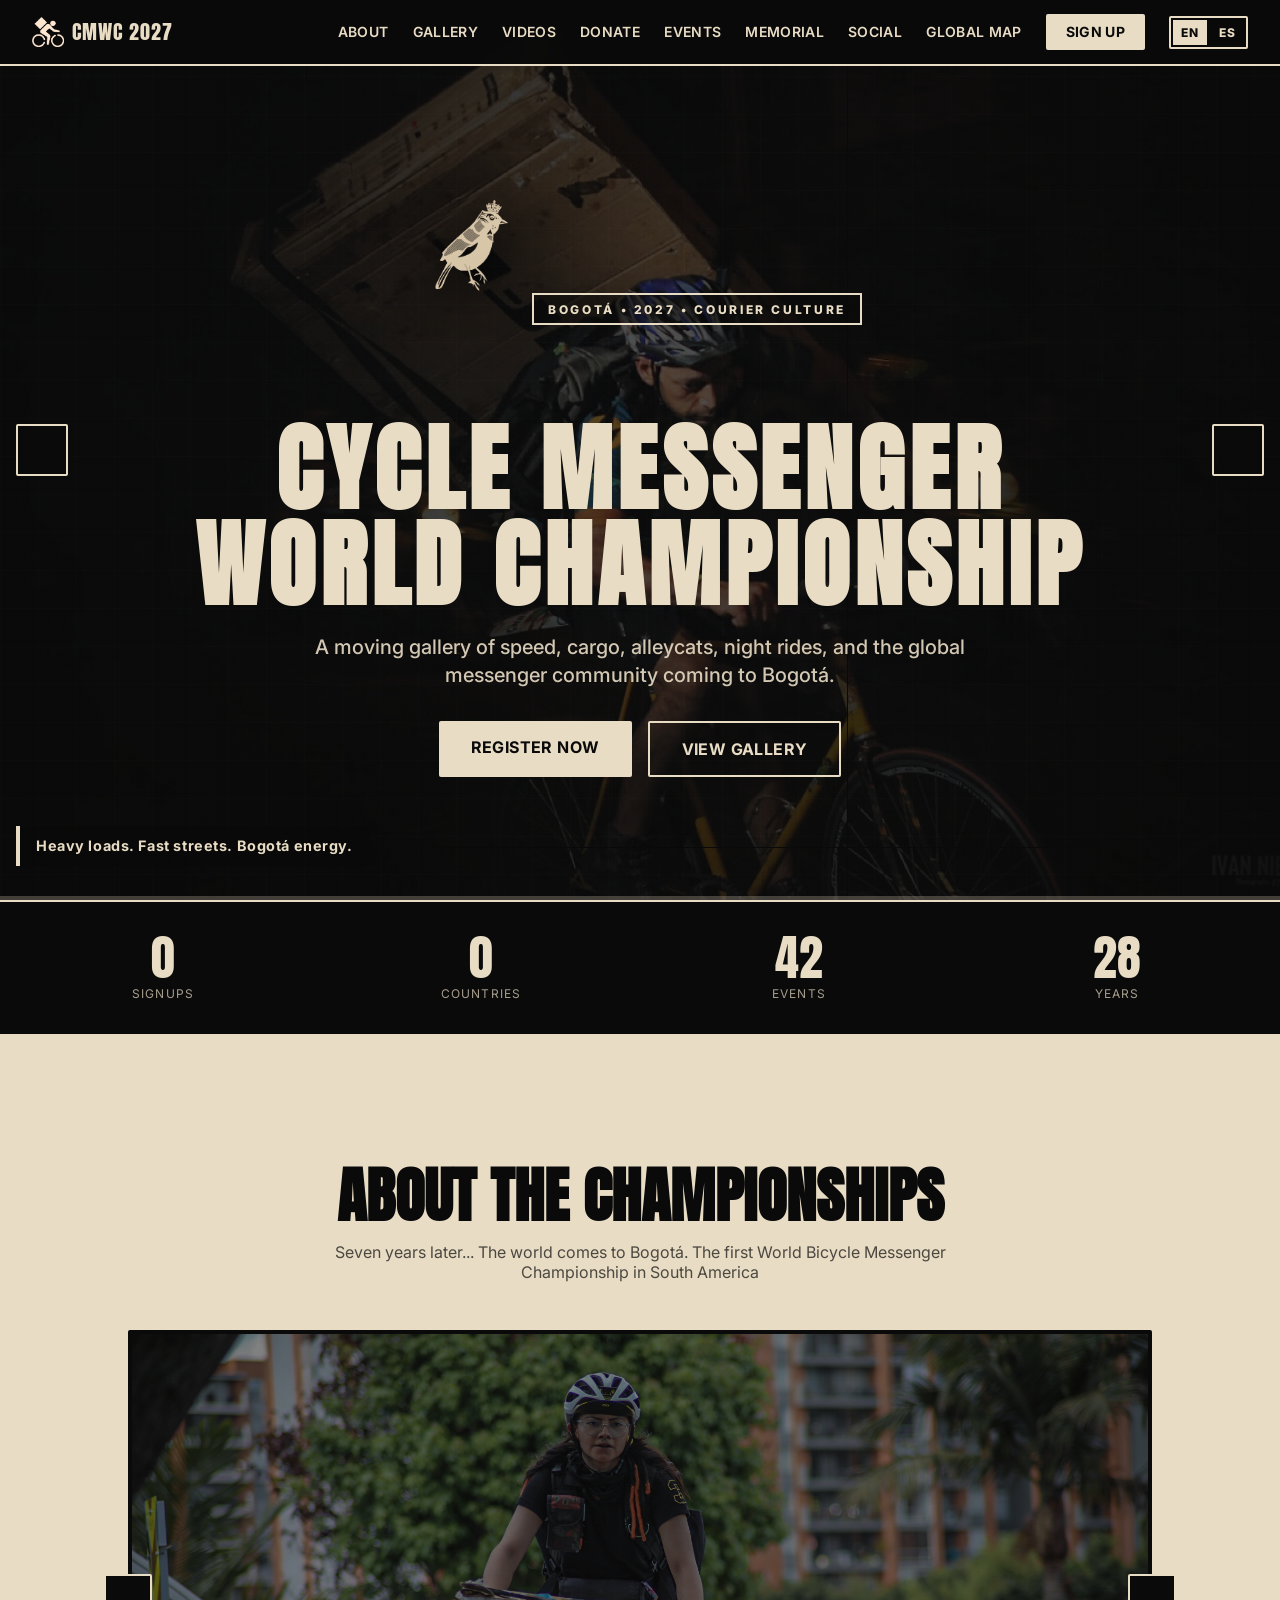
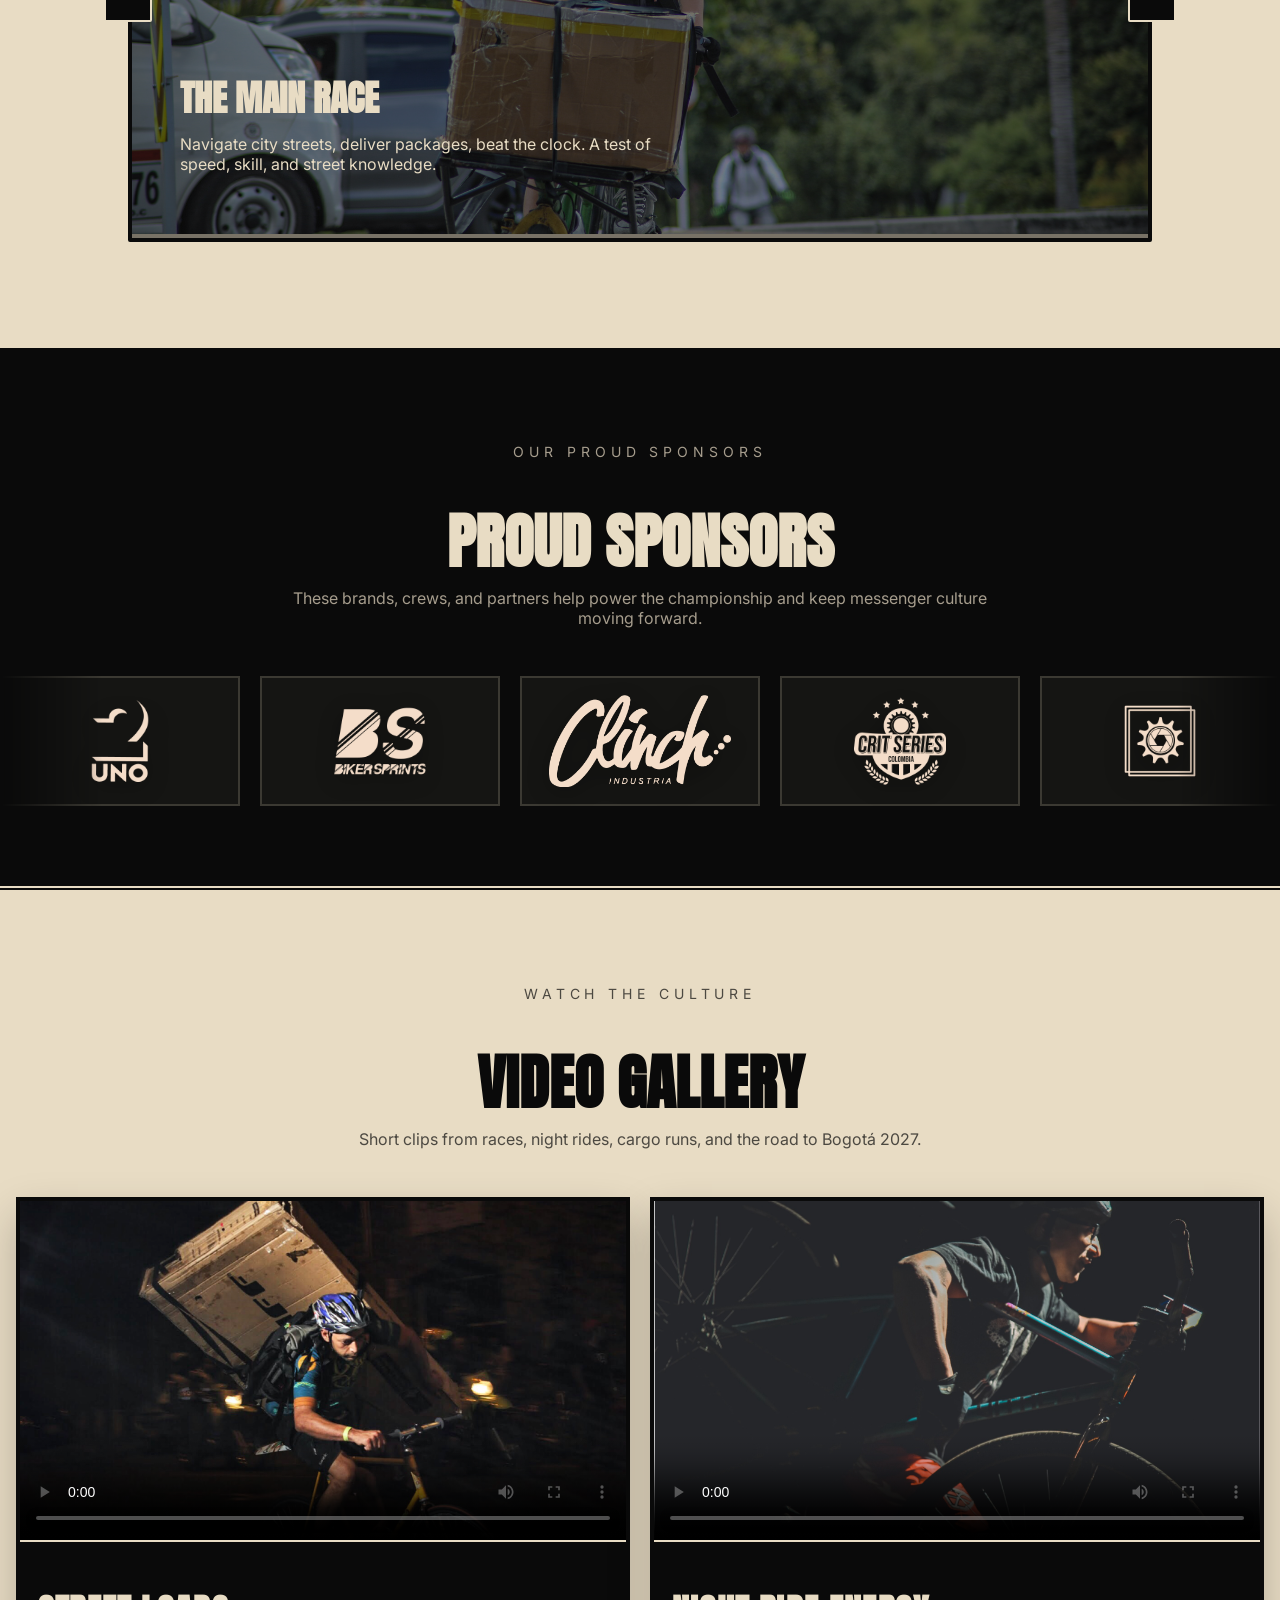
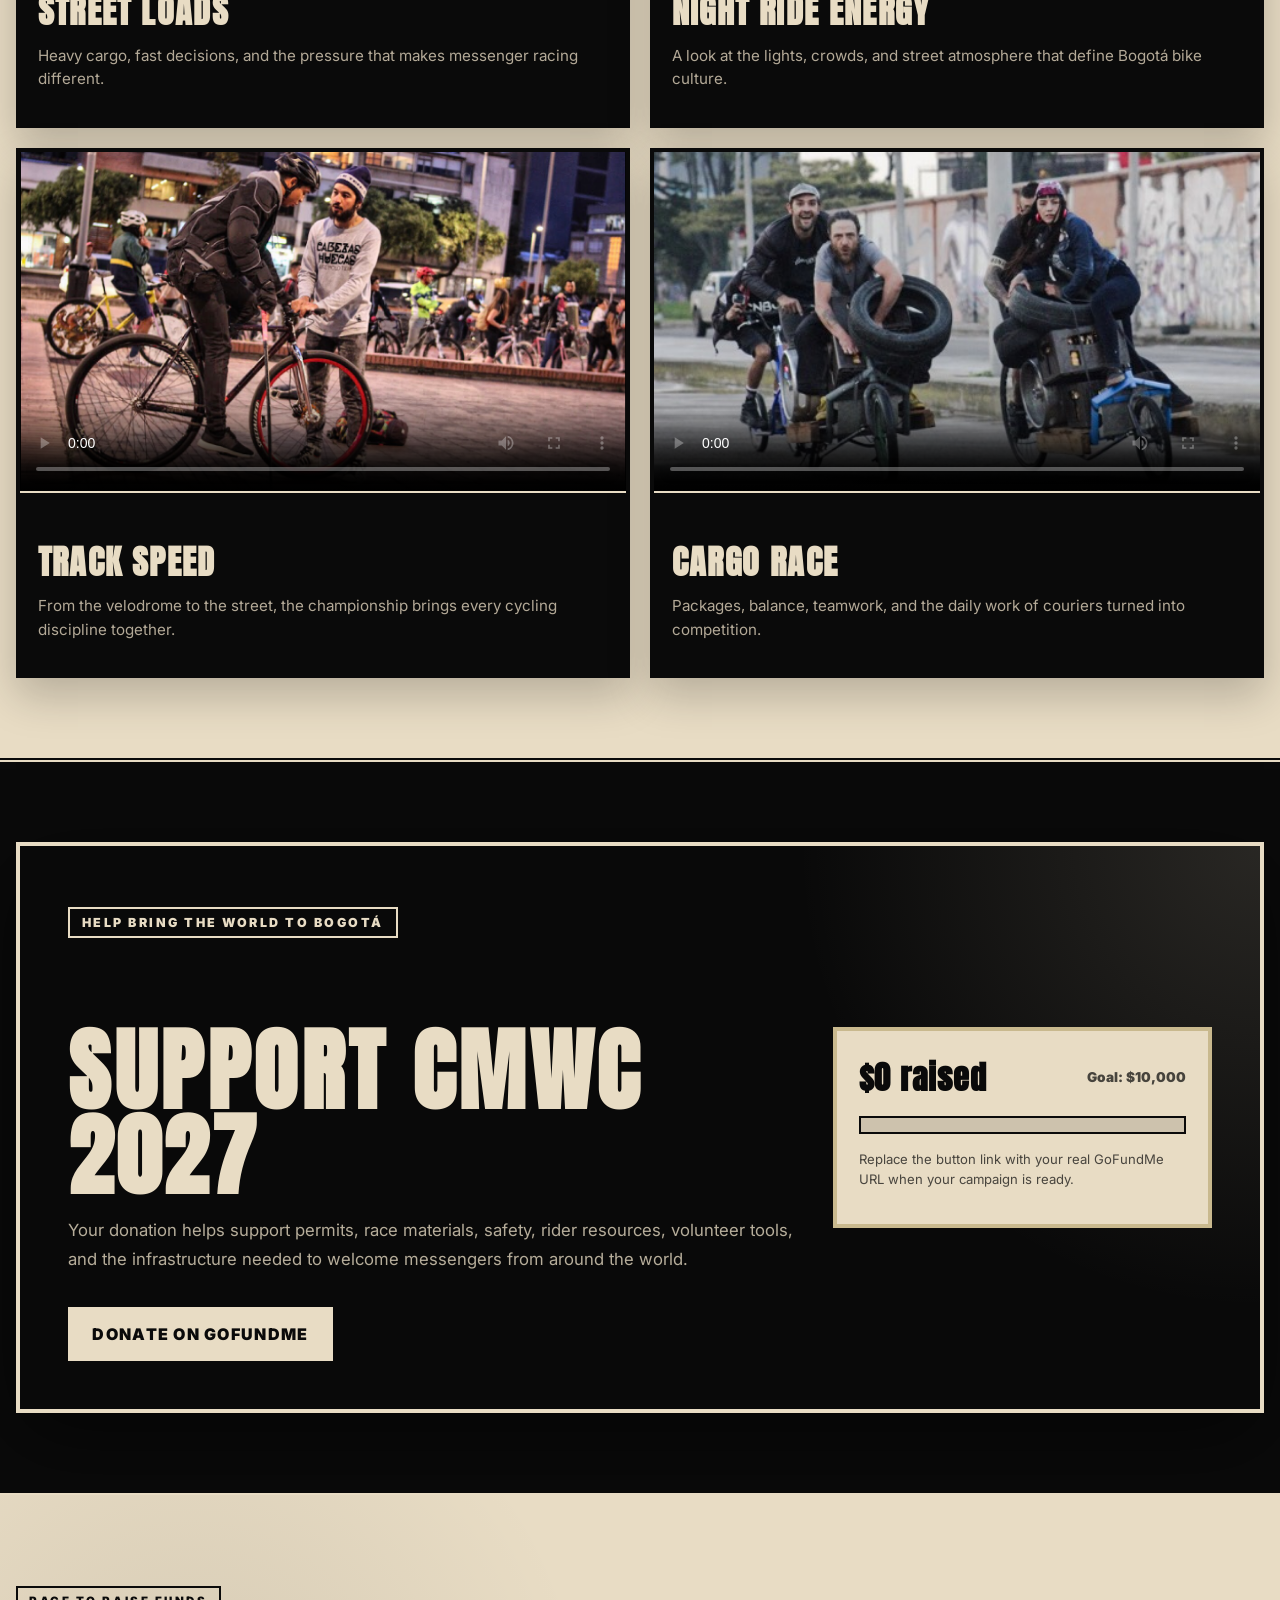
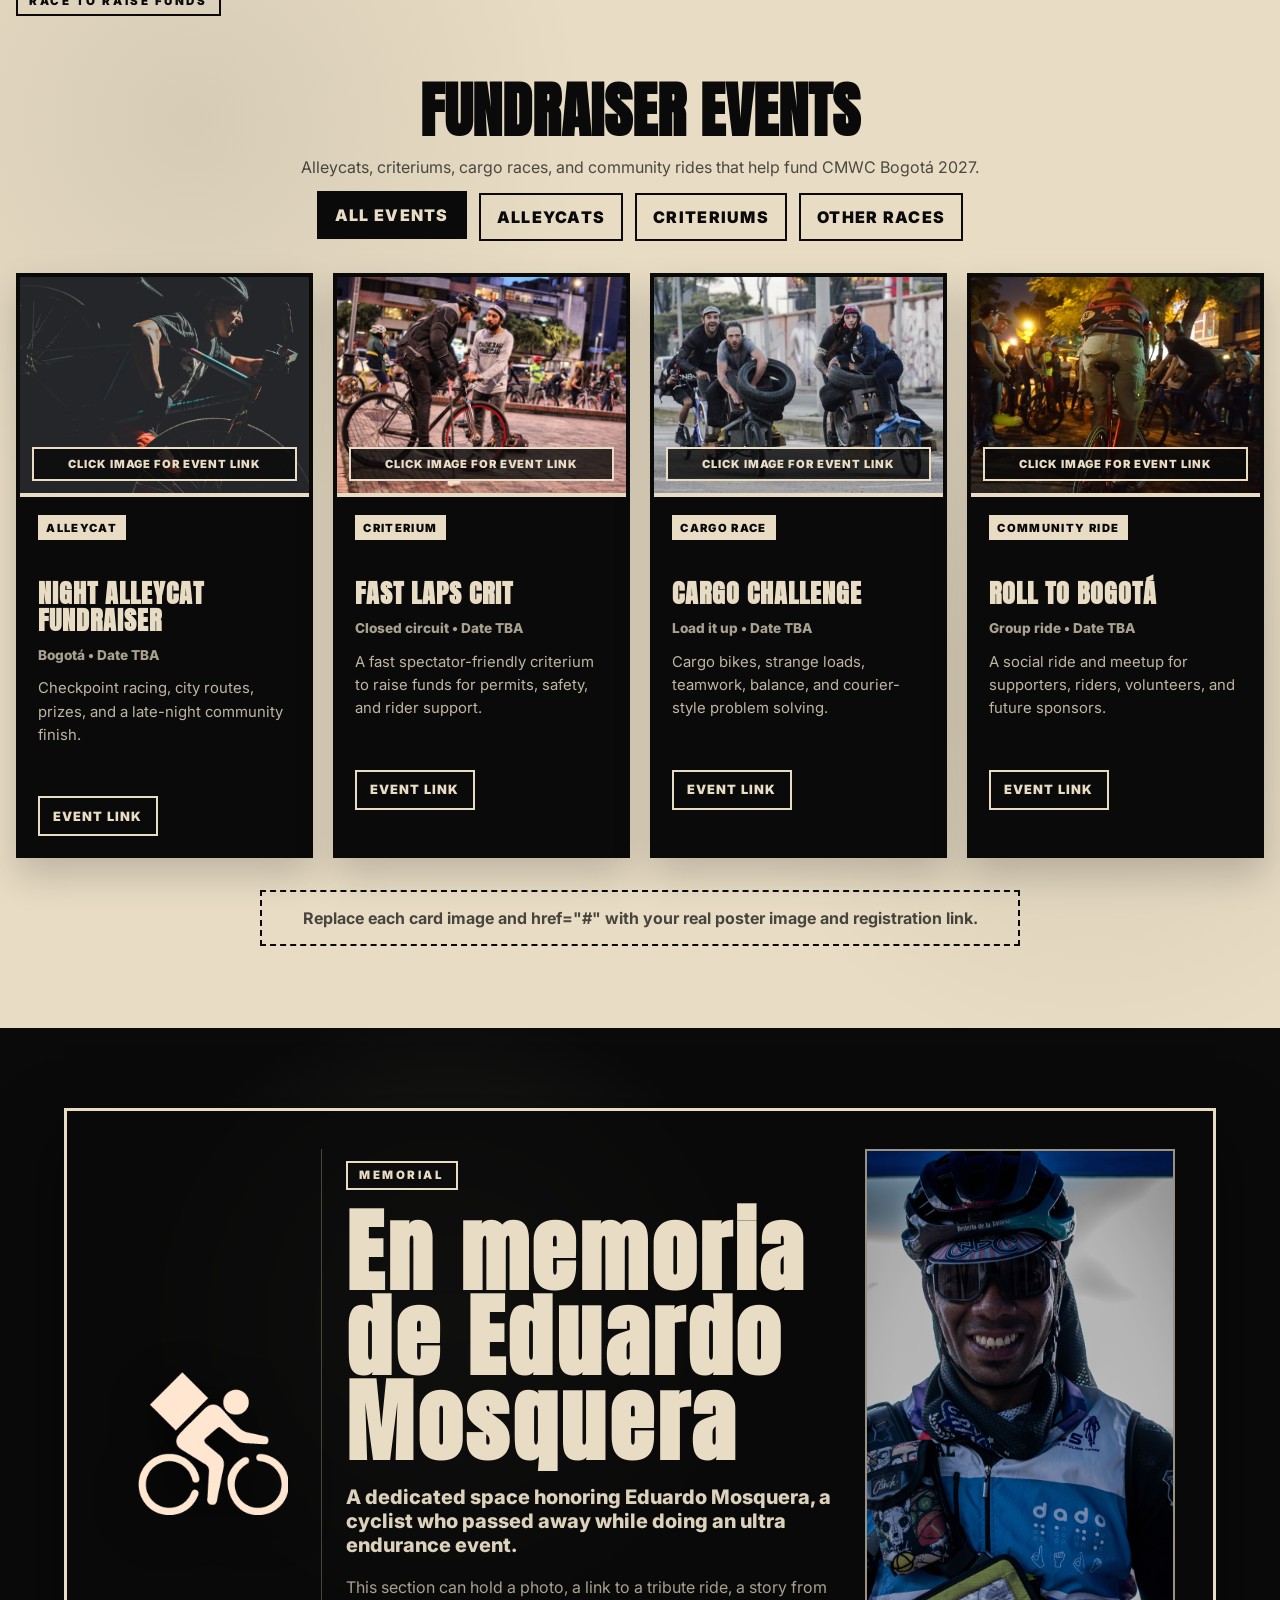
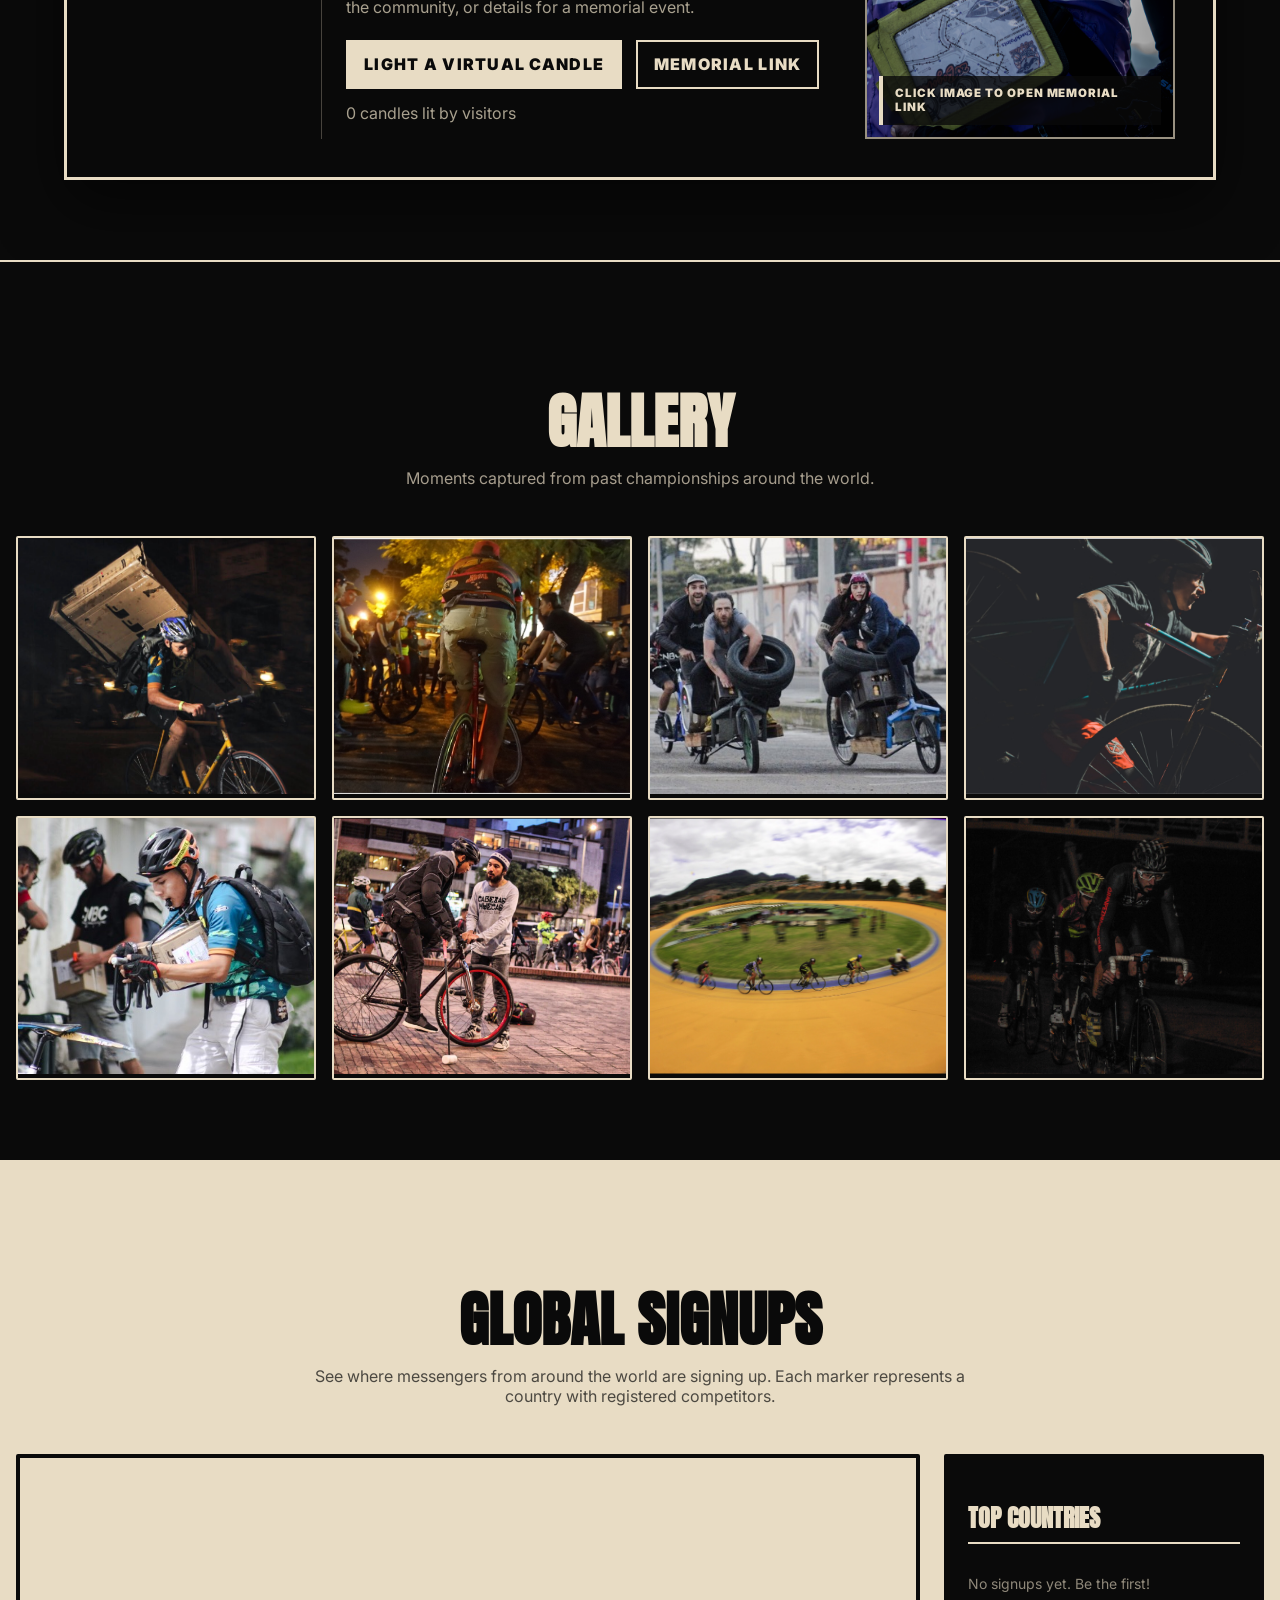
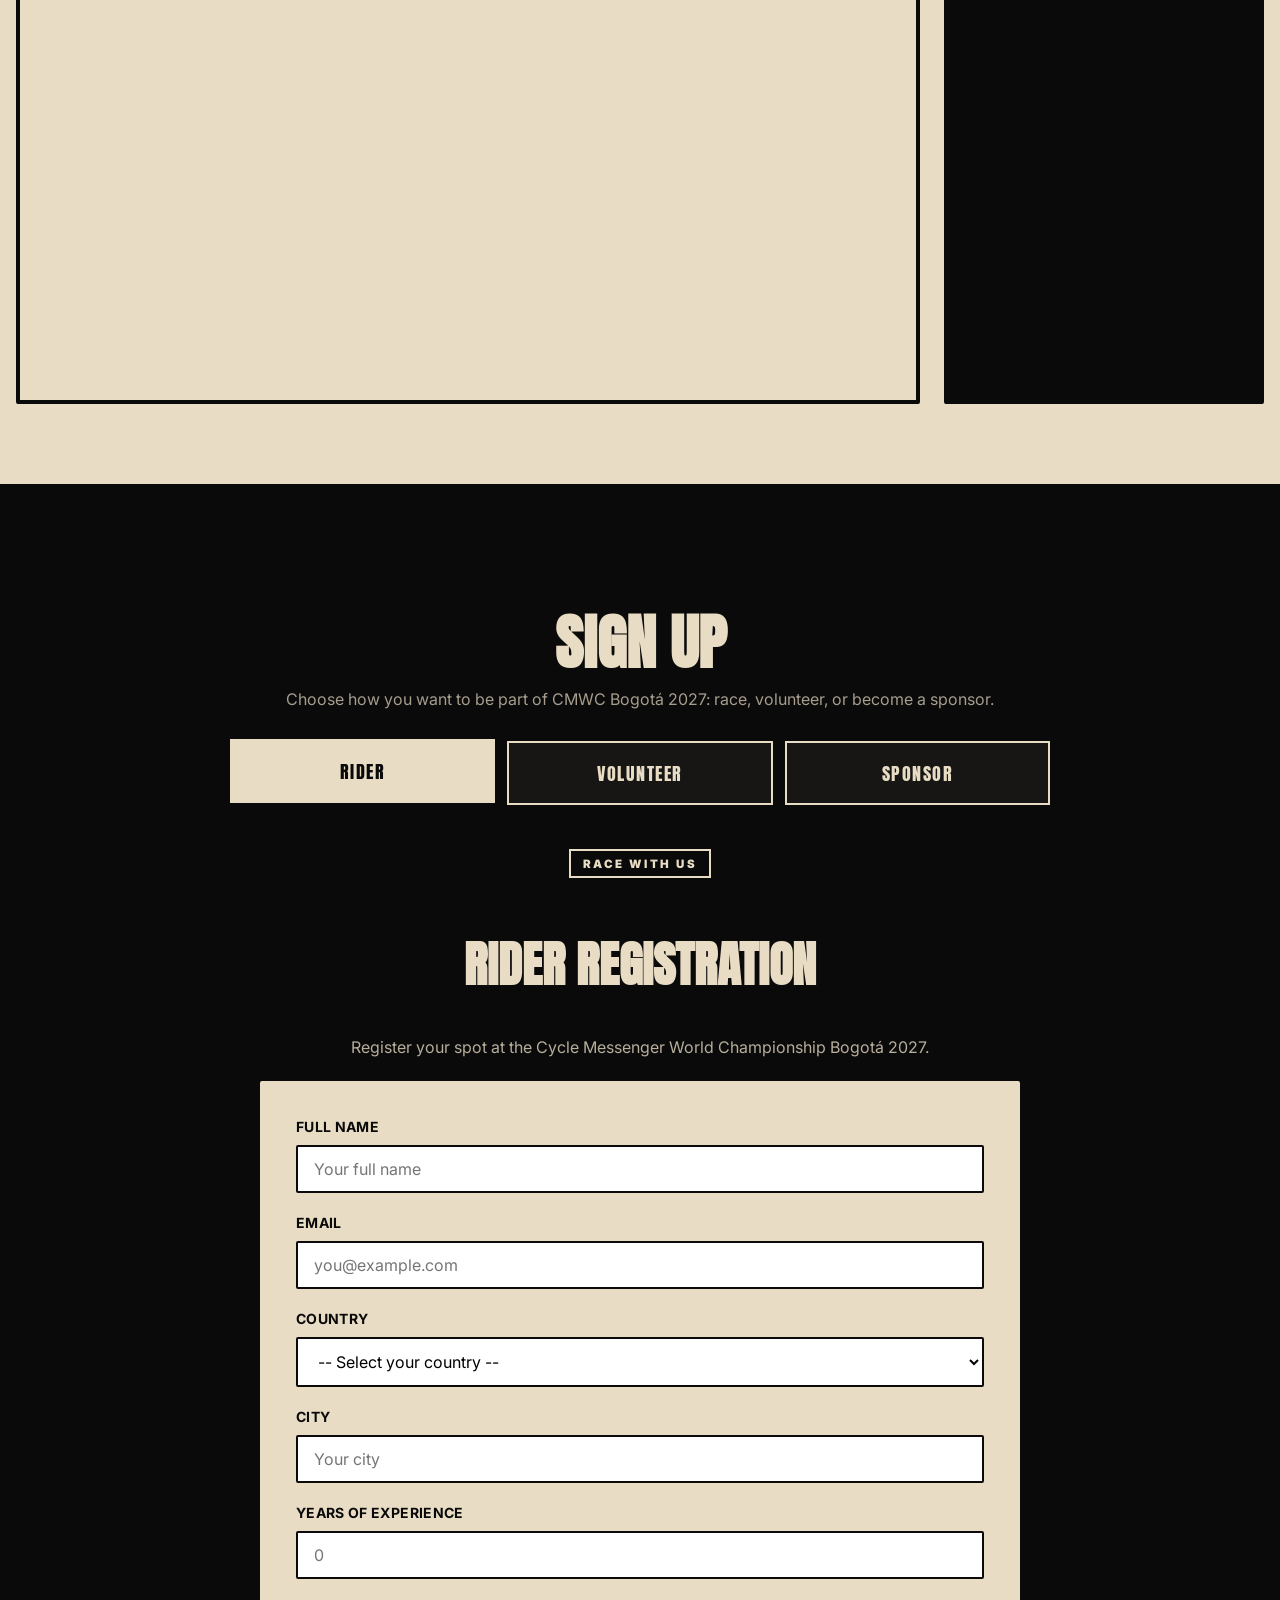
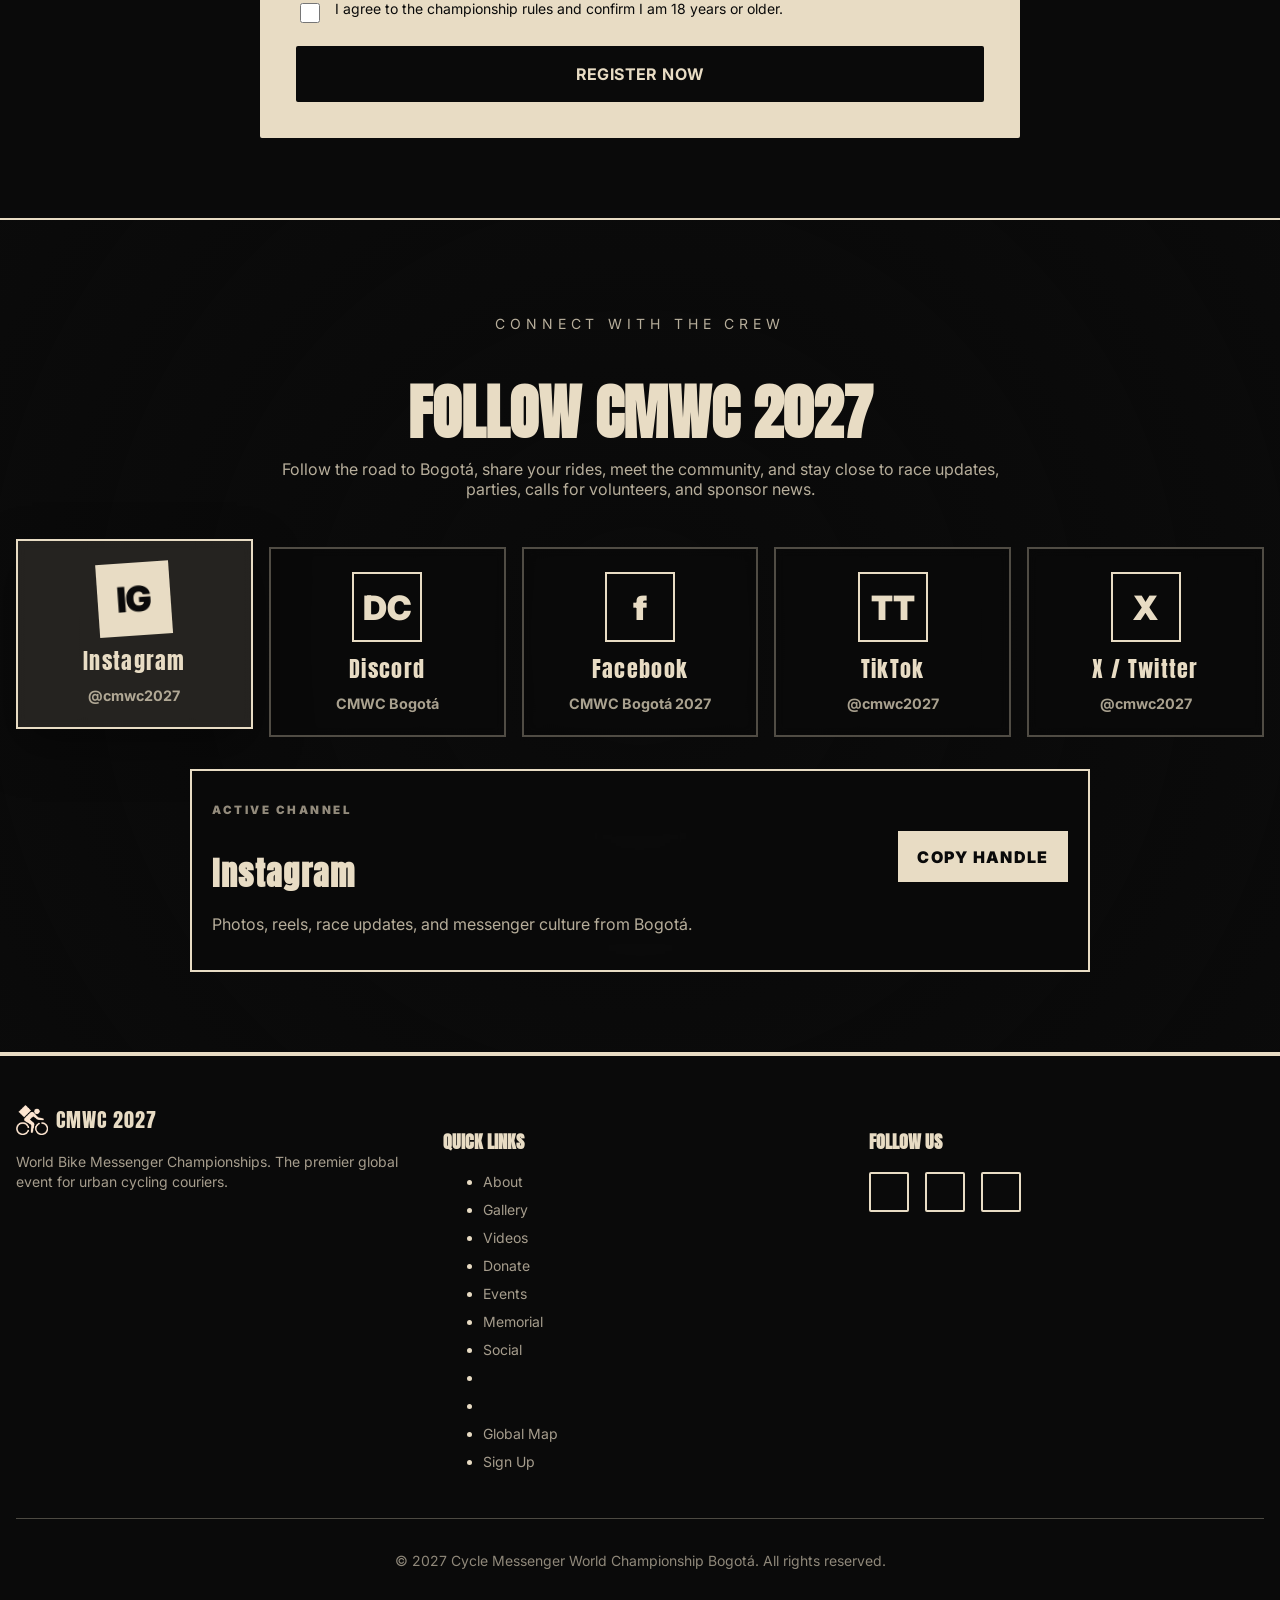
==== commit 650f0086: "added styler" ====
--- a/index.html
+++ b/index.html
@@ -13,7 +13,7 @@
     <link href="https://unpkg.com/leaflet@1.9.4/dist/leaflet.css" rel="stylesheet" />
     <script src="https://unpkg.com/leaflet@1.9.4/dist/leaflet.js"></script>
     <link rel="stylesheet" href="https://cdnjs.cloudflare.com/ajax/libs/font-awesome/6.5.2/css/all.min.css">
-    <link href="style.css?v=social-1" rel="stylesheet">
+    <link href="style.css?v=memorial-1" rel="stylesheet">
     </link>
 </head>
 
@@ -31,6 +31,8 @@
                     <a class="text-beige hover:text-white transition-colors text-sm font-semibold tracking-wide" href="#gallery">GALLERY</a>
                     <a class="text-beige hover:text-white transition-colors text-sm font-semibold tracking-wide" href="#videos">VIDEOS</a>
                     <a class="text-beige hover:text-white transition-colors text-sm font-semibold tracking-wide" href="#gofundme">DONATE</a>
+                    <a class="text-beige hover:text-white transition-colors text-sm font-semibold tracking-wide" href="#fundraiser-events">EVENTS</a>
+                    <a class="text-beige hover:text-white transition-colors text-sm font-semibold tracking-wide" href="#memorial">MEMORIAL</a>
                     <a class="text-beige hover:text-white transition-colors text-sm font-semibold tracking-wide" href="#social">SOCIAL</a>
                     <a class="text-beige hover:text-white transition-colors text-sm font-semibold tracking-wide" href="#map">GLOBAL MAP</a>
                     <a class="bg-beige text-black px-5 py-2 hover:bg-white transition-all text-sm font-bold tracking-wide rounded-sm" href="#signup">SIGN UP</a>
@@ -48,6 +50,8 @@
                 <a class="block py-2 text-beige hover:text-white transition-colors text-sm font-semibold" href="#gallery">GALLERY</a>
                 <a class="block py-2 text-beige hover:text-white transition-colors text-sm font-semibold" href="#videos">VIDEOS</a>
                 <a class="block py-2 text-beige hover:text-white transition-colors text-sm font-semibold" href="#gofundme">DONATE</a>
+                <a class="block py-2 text-beige hover:text-white transition-colors text-sm font-semibold" href="#fundraiser-events">EVENTS</a>
+                <a class="block py-2 text-beige hover:text-white transition-colors text-sm font-semibold" href="#memorial">MEMORIAL</a>
                 <a class="block py-2 text-beige hover:text-white transition-colors text-sm font-semibold" href="#social">SOCIAL</a>
                 <a class="block py-2 text-beige hover:text-white transition-colors text-sm font-semibold" href="#map">GLOBAL MAP</a>
                 <a class="block py-2 text-beige hover:text-white transition-colors text-sm font-semibold" href="#signup">SIGN UP</a>
@@ -134,7 +138,7 @@
                 <div class="overflow-hidden rounded-sm border-4 border-black">
                     <div class="flex transition-transform duration-500 ease-in-out" id="carousel">
                         <!-- Add more About slides by copying one .min-w-full block below. The script automatically creates dots for every slide. -->
-                        <div class="min-w-full relative"><img alt="Heavy cargo messenger" class="w-full h-[400px] md:h-[500px] object-cover" src="DIEGOSOSA/AR0A5770.JPG" />
+                        <div class="min-w-full relative"><img alt="Heavy cargo messenger" class="w-full h-[400px] md:h-[500px] object-cover" src="DIEGOSOSA/AR0A5770.JPG" onerror="this.onerror=null;this.src='images/Imagen_1.png';" />
                             <div class="absolute inset-0 bg-black/50 flex items-end p-6 md:p-12">
                                 <div class="text-beige">
                                     <h3 class="font-anton text-3xl md:text-4xl mb-2">THE MAIN RACE</h3>
@@ -150,7 +154,7 @@
                                 </div>
                             </div>
                         </div>
-                        <div class="min-w-full relative"><img alt="Messenger community gathering" class="w-full h-[400px] md:h-[500px] object-cover" src="IVANNIETO/L05A3529.jpg" />
+                        <div class="min-w-full relative"><img alt="Messenger community gathering" class="w-full h-[400px] md:h-[500px] object-cover" src="IVANNIETO/L05A3529.jpg" onerror="this.onerror=null;this.src='images/Imagen_3.jpg';" />
                             <div class="absolute inset-0 bg-black/50 flex items-end p-6 md:p-12">
                                 <div class="text-beige">
                                     <h3 class="font-anton text-3xl md:text-4xl mb-2">GLOBAL COMMUNITY</h3>
@@ -166,7 +170,7 @@
                                 </div>
                             </div>
                         </div>
-                        <div class="min-w-full relative"><img alt="Velodrome race" class="w-full h-[400px] md:h-[500px] object-cover" src="IVANNIETO/6D3CA975-B209-49FB-A481-44B3634BA8BC.png" />
+                        <div class="min-w-full relative"><img alt="Velodrome race" class="w-full h-[400px] md:h-[500px] object-cover" src="IVANNIETO/6D3CA975-B209-49FB-A481-44B3634BA8BC.png" onerror="this.onerror=null;this.src='images/Imagen_12.png';" />
                             <div class="absolute inset-0 bg-black/50 flex items-end p-6 md:p-12">
                                 <div class="text-beige">
                                     <h3 class="font-anton text-3xl md:text-4xl mb-2">TRACK COMPETITIONS</h3>
@@ -174,7 +178,7 @@
                                 </div>
                             </div>
                         </div>
-                        <div class="min-w-full relative"><img alt="Bogota bike crowd" class="w-full h-[400px] md:h-[500px] object-cover" src="DIEGOSOSA/IMG_9719.JPG" />
+                        <div class="min-w-full relative"><img alt="Bogota bike crowd" class="w-full h-[400px] md:h-[500px] object-cover" src="DIEGOSOSA/IMG_9719.JPG" onerror="this.onerror=null;this.src='images/Imagen_8.jpg';" />
                             <div class="absolute inset-0 bg-black/50 flex items-end p-6 md:p-12">
                                 <div class="text-beige">
                                     <h3 class="font-anton text-3xl md:text-4xl mb-2">ALLEYCAT RACES</h3>
@@ -182,7 +186,7 @@
                                 </div>
                             </div>
                         </div>
-                        <div class="min-w-full relative"><img alt="Messenger checking package" class="w-full h-[400px] md:h-[500px] object-cover" src="IVANNIETO/L05A3554.jpg" />
+                        <div class="min-w-full relative"><img alt="Messenger checking package" class="w-full h-[400px] md:h-[500px] object-cover" src="IVANNIETO/L05A3554.jpg" onerror="this.onerror=null;this.src='images/Imagen_11.jpg';" />
                             <div class="absolute inset-0 bg-black/50 flex items-end p-6 md:p-12">
                                 <div class="text-beige">
                                     <h3 class="font-anton text-3xl md:text-4xl mb-2">CHECKPOINT PRESSURE</h3>
@@ -190,7 +194,7 @@
                                 </div>
                             </div>
                         </div>
-                        <div class="min-w-full relative"><img alt="Low light bike courier" class="w-full h-[400px] md:h-[500px] object-cover" src="DIEGOSOSA/IMG_5989.JPG" />
+                        <div class="min-w-full relative"><img alt="Low light bike courier" class="w-full h-[400px] md:h-[500px] object-cover" src="DIEGOSOSA/IMG_5989.JPG" onerror="this.onerror=null;this.src='images/Imagen_14.png';" />
                             <div class="absolute inset-0 bg-black/50 flex items-end p-6 md:p-12">
                                 <div class="text-beige">
                                     <h3 class="font-anton text-3xl md:text-4xl mb-2">STREET SKILL</h3>
@@ -354,6 +358,120 @@
             </div>
         </div>
     </section>
+    <!-- Fundraiser Events Section -->
+    <section id="fundraiser-events" class="fundraiser-events-section py-20 px-4 bg-beige">
+        <div class="max-w-7xl mx-auto">
+            <p class="section-eyebrow fundraiser-eyebrow">RACE TO RAISE FUNDS</p>
+            <h2 class="font-anton text-5xl md:text-6xl text-black mb-4 text-center fundraiser-title">FUNDRAISER EVENTS</h2>
+            <p class="text-black/70 text-center max-w-3xl mx-auto mb-10 fundraiser-intro">
+                Alleycats, criteriums, cargo races, and community rides that help fund CMWC Bogotá 2027.
+            </p>
+
+            <div class="fundraiser-filter-wrap" aria-label="Fundraiser event filters">
+                <button type="button" class="fundraiser-filter active" data-fundraiser-filter="all">ALL EVENTS</button>
+                <button type="button" class="fundraiser-filter" data-fundraiser-filter="alleycat">ALLEYCATS</button>
+                <button type="button" class="fundraiser-filter" data-fundraiser-filter="criterium">CRITERIUMS</button>
+                <button type="button" class="fundraiser-filter" data-fundraiser-filter="other">OTHER RACES</button>
+            </div>
+
+            <div class="fundraiser-events-grid">
+                <article class="fundraiser-card" data-fundraiser-type="alleycat">
+                    <a class="fundraiser-image-link" href="#" target="_blank" rel="noopener" aria-label="Open Alleycat fundraiser event link">
+                        <img src="images/Imagen_8.jpg" alt="Night alleycat fundraiser event poster placeholder">
+                        <span class="fundraiser-image-hint">CLICK IMAGE FOR EVENT LINK</span>
+                    </a>
+                    <div class="fundraiser-card-body">
+                        <span class="fundraiser-badge">ALLEYCAT</span>
+                        <h3 class="font-anton fundraiser-card-title">NIGHT ALLEYCAT FUNDRAISER</h3>
+                        <p class="fundraiser-card-meta">Bogotá • Date TBA</p>
+                        <p class="fundraiser-card-text">Checkpoint racing, city routes, prizes, and a late-night community finish.</p>
+                        <a class="fundraiser-card-cta" href="#" target="_blank" rel="noopener">EVENT LINK</a>
+                    </div>
+                </article>
+
+                <article class="fundraiser-card" data-fundraiser-type="criterium">
+                    <a class="fundraiser-image-link" href="#" target="_blank" rel="noopener" aria-label="Open criterium fundraiser event link">
+                        <img src="images/Imagen_12.png" alt="Criterium fundraiser event poster placeholder">
+                        <span class="fundraiser-image-hint">CLICK IMAGE FOR EVENT LINK</span>
+                    </a>
+                    <div class="fundraiser-card-body">
+                        <span class="fundraiser-badge">CRITERIUM</span>
+                        <h3 class="font-anton fundraiser-card-title">FAST LAPS CRIT</h3>
+                        <p class="fundraiser-card-meta">Closed circuit • Date TBA</p>
+                        <p class="fundraiser-card-text">A fast spectator-friendly criterium to raise funds for permits, safety, and rider support.</p>
+                        <a class="fundraiser-card-cta" href="#" target="_blank" rel="noopener">EVENT LINK</a>
+                    </div>
+                </article>
+
+                <article class="fundraiser-card" data-fundraiser-type="other">
+                    <a class="fundraiser-image-link" href="#" target="_blank" rel="noopener" aria-label="Open cargo race fundraiser event link">
+                        <img src="images/Imagen_7.jpg" alt="Cargo bike fundraiser event poster placeholder">
+                        <span class="fundraiser-image-hint">CLICK IMAGE FOR EVENT LINK</span>
+                    </a>
+                    <div class="fundraiser-card-body">
+                        <span class="fundraiser-badge">CARGO RACE</span>
+                        <h3 class="font-anton fundraiser-card-title">CARGO CHALLENGE</h3>
+                        <p class="fundraiser-card-meta">Load it up • Date TBA</p>
+                        <p class="fundraiser-card-text">Cargo bikes, strange loads, teamwork, balance, and courier-style problem solving.</p>
+                        <a class="fundraiser-card-cta" href="#" target="_blank" rel="noopener">EVENT LINK</a>
+                    </div>
+                </article>
+
+                <article class="fundraiser-card" data-fundraiser-type="other">
+                    <a class="fundraiser-image-link" href="#" target="_blank" rel="noopener" aria-label="Open community ride fundraiser event link">
+                        <img src="images/Imagen_3.jpg" alt="Community ride fundraiser event poster placeholder">
+                        <span class="fundraiser-image-hint">CLICK IMAGE FOR EVENT LINK</span>
+                    </a>
+                    <div class="fundraiser-card-body">
+                        <span class="fundraiser-badge">COMMUNITY RIDE</span>
+                        <h3 class="font-anton fundraiser-card-title">ROLL TO BOGOTÁ</h3>
+                        <p class="fundraiser-card-meta">Group ride • Date TBA</p>
+                        <p class="fundraiser-card-text">A social ride and meetup for supporters, riders, volunteers, and future sponsors.</p>
+                        <a class="fundraiser-card-cta" href="#" target="_blank" rel="noopener">EVENT LINK</a>
+                    </div>
+                </article>
+            </div>
+
+            <div class="fundraiser-editor-note">
+                Replace each card image and <strong>href="#"</strong> with your real poster image and registration link.
+            </div>
+        </div>
+    </section>
+
+    <!-- Memorial Section -->
+    <section id="memorial" class="memorial-section py-20 px-4 border-y-2 border-beige">
+        <div class="memorial-bg" aria-hidden="true">
+            <img src="images/Imagen_1.png" alt="">
+            <img src="images/Imagen_8.jpg" alt="">
+            <img src="images/Imagen_3.jpg" alt="">
+            <img src="images/Imagen_14.png" alt="">
+        </div>
+        <div class="memorial-overlay" aria-hidden="true"></div>
+
+        <div class="relative z-10 max-w-6xl mx-auto">
+            <div class="memorial-card">
+                <div class="memorial-mark" aria-hidden="true">
+                    <img src="images/cyclist-icon.png" alt="">
+                </div>
+                <div class="memorial-copy">
+                    <p class="section-eyebrow memorial-eyebrow">MEMORIAL</p>
+                    <h2 class="font-anton memorial-title">En memoria de Eduardo Mosquera</h2>
+                    <p class="memorial-subtitle">A dedicated space honoring Eduardo Mosquera, a cyclist who passed away while doing an ultra endurance event.</p>
+                    <p class="memorial-text">This section can hold a photo, a link to a tribute ride, a story from the community, or details for a memorial event.</p>
+                    <div class="memorial-actions">
+                        <button id="memorial-candle-btn" class="memorial-candle-btn" type="button">LIGHT A VIRTUAL CANDLE</button>
+                        <a class="memorial-link" href="#" target="_blank" rel="noopener">MEMORIAL LINK</a>
+                    </div>
+                    <p class="memorial-candle-count"><span id="memorial-candle-count">0</span> candles lit by visitors</p>
+                </div>
+                <a class="memorial-photo-link" href="#" target="_blank" rel="noopener" aria-label="Open memorial link">
+                    <img src="Manuel Rodriguez/MR (10).jpg" alt="Memorial photo placeholder for Eduardo Mosquera">
+                    <span>CLICK IMAGE TO OPEN MEMORIAL LINK</span>
+                </a>
+            </div>
+        </div>
+    </section>
+
     <!-- Gallery Section -->
     <section class="py-20 px-4 bg-black" id="gallery">
         <div class="max-w-7xl mx-auto">
@@ -361,63 +479,71 @@
             <p class="text-beige/70 text-center max-w-2xl mx-auto mb-12">
                 Moments captured from past championships around the world.
             </p>
-<div class="grid grid-cols-2 md:grid-cols-3 lg:grid-cols-4 gap-3 md:gap-4">
-<div class="relative group overflow-hidden rounded-sm border-2 border-beige cursor-pointer gallery-item" data-full="/Manuel Rodriguez\MR (11).jpg">
-<img alt="Gallery 1" class="w-full h-48 md:h-64 object-cover transition-transform duration-500 group-hover:scale-110" src="/Manuel Rodriguez\MR (11).jpg">
-<div class="absolute inset-0 bg-black/60 opacity-0 group-hover:opacity-100 transition-opacity flex items-center justify-center">
-<i class="w-8 h-8 text-beige" data-lucide="zoom-in"></i>
-</div>
-</img></div>
-<div class="relative group overflow-hidden rounded-sm border-2 border-beige cursor-pointer gallery-item" data-full="/Manuel Rodriguez\MR (10).jpg">
-<img alt="Gallery 2" class="w-full h-48 md:h-64 object-cover transition-transform duration-500 group-hover:scale-110" src="/Manuel Rodriguez\MR (10).jpg">
-<div class="absolute inset-0 bg-black/60 opacity-0 group-hover:opacity-100 transition-opacity flex items-center justify-center">
-<i class="w-8 h-8 text-beige" data-lucide="zoom-in"></i>https:/
-</div>
-</img></div>
-<div class="relative group overflow-hidden rounded-sm border-2 border-beige cursor-pointer gallery-item" data-full="/IVANNIETO\L05A3557.jpg">
-<img alt="Gallery 3" class="w-full h-48 md:h-64 object-cover transition-transform duration-500 group-hover:scale-110" src="/IVANNIETO\L05A3557.jpg">
-<div class="absolute inset-0 bg-black/60 opacity-0 group-hover:opacity-100 transition-opacity flex items-center justify-center">
-<i class="w-8 h-8 text-beige" data-lucide="zoom-in"></i>
-</div>
-</img></div>
-<div class="relative group overflow-hidden rounded-sm border-2 border-beige cursor-pointer gallery-item" data-full="/DIEGOSOSA\IMG_9491.JPG">
-<img alt="Gallery 4" class="w-full h-48 md:h-64 object-cover transition-transform duration-500 group-hover:scale-110" src="/DIEGOSOSA\IMG_9491.JPG">
-<div class="absolute inset-0 bg-black/60 opacity-0 group-hover:opacity-100 transition-opacity flex items-center justify-center">
-<i class="w-8 h-8 text-beige" data-lucide="zoom-in"></i>
-</div>
-</img></div>
-<div class="relative group overflow-hidden rounded-sm border-2 border-beige cursor-pointer gallery-item" data-full="/DIEGOSOSA\IMG_5830.JPG">
-<img alt="Gallery 5" class="w-full h-48 md:h-64 object-cover transition-transform duration-500 group-hover:scale-110" src="/DIEGOSOSA\IMG_5830.JPG">
-<div class="absolute inset-0 bg-black/60 opacity-0 group-hover:opacity-100 transition-opacity flex items-center justify-center">
-<i class="w-8 h-8 text-beige" data-lucide="zoom-in"></i>
-</div>
-</img></div>
-<div class="relative group overflow-hidden rounded-sm border-2 border-beige cursor-pointer gallery-item" data-full="/DIEGOSOSA\AR0A5962.JPG">
-<img alt="Gallery 6" class="w-full h-48 md:h-64 object-cover transition-transform duration-500 group-hover:scale-110" src="/DIEGOSOSA\AR0A5962.JPG">
-<div class="absolute inset-0 bg-black/60 opacity-0 group-hover:opacity-100 transition-opacity flex items-center justify-center">
-<i class="w-8 h-8 text-beige" data-lucide="zoom-in"></i>
-</div>
-</img></div>
-<div class="relative group overflow-hidden rounded-sm border-2 border-beige cursor-pointer gallery-item" data-full="/DIEGOSOSA\AR0A5484.JPG">
-<img alt="Gallery 7" class="w-full h-48 md:h-64 object-cover transition-transform duration-500 group-hover:scale-110" src="/DIEGOSOSA\AR0A5484.JPG">
-<div class="absolute inset-0 bg-black/60 opacity-0 group-hover:opacity-100 transition-opacity flex items-center justify-center">
-<i class="w-8 h-8 text-beige" data-lucide="zoom-in"></i>
-</div>
-</img></div>
-<div class="relative group overflow-hidden rounded-sm border-2 border-beige cursor-pointer gallery-item" data-full="/DIEGOSOSA\IMG_9727.JPG">
-<img alt="Gallery 8" class="w-full h-48 md:h-64 object-cover transition-transform duration-500 group-hover:scale-110" src="/DIEGOSOSA\IMG_9727.JPG">
-<div class="absolute inset-0 bg-black/60 opacity-0 group-hover:opacity-100 transition-opacity flex items-center justify-center">
-<i class="w-8 h-8 text-beige" data-lucide="zoom-in"></i>
-</div>
-</img></div>
-</div>
-</div>
-</section>
-<!-- Map Section -->
-<section class="py-20 px-4 bg-beige" id="map">
-<div class="max-w-7xl mx-auto">
-<h2 class="font-anton text-5xl md:text-6xl text-black mb-4 text-center">GLOBAL SIGNUPS</h2>
-<p class="text-black/70 text-center max-w-2xl mx-auto mb-12">
+            <div class="grid grid-cols-2 md:grid-cols-3 lg:grid-cols-4 gap-3 md:gap-4">
+                <div class="relative group overflow-hidden rounded-sm border-2 border-beige cursor-pointer gallery-item" data-full="images/Imagen_1.png">
+                    <img alt="Gallery 1" class="w-full h-48 md:h-64 object-cover transition-transform duration-500 group-hover:scale-110" src="images/Imagen_1.png">
+                    <div class="absolute inset-0 bg-black/60 opacity-0 group-hover:opacity-100 transition-opacity flex items-center justify-center">
+                        <i class="w-8 h-8 text-beige" data-lucide="zoom-in"></i>
+                    </div>
+                    </img>
+                </div>
+                <div class="relative group overflow-hidden rounded-sm border-2 border-beige cursor-pointer gallery-item" data-full="images/Imagen_3.jpg">
+                    <img alt="Gallery 2" class="w-full h-48 md:h-64 object-cover transition-transform duration-500 group-hover:scale-110" src="images/Imagen_3.jpg">
+                    <div class="absolute inset-0 bg-black/60 opacity-0 group-hover:opacity-100 transition-opacity flex items-center justify-center">
+                        <i class="w-8 h-8 text-beige" data-lucide="zoom-in"></i>
+                    </div>
+                    </img>
+                </div>
+                <div class="relative group overflow-hidden rounded-sm border-2 border-beige cursor-pointer gallery-item" data-full="images/Imagen_7.jpg">
+                    <img alt="Gallery 3" class="w-full h-48 md:h-64 object-cover transition-transform duration-500 group-hover:scale-110" src="images/Imagen_7.jpg">
+                    <div class="absolute inset-0 bg-black/60 opacity-0 group-hover:opacity-100 transition-opacity flex items-center justify-center">
+                        <i class="w-8 h-8 text-beige" data-lucide="zoom-in"></i>
+                    </div>
+                    </img>
+                </div>
+                <div class="relative group overflow-hidden rounded-sm border-2 border-beige cursor-pointer gallery-item" data-full="images/Imagen_8.jpg">
+                    <img alt="Gallery 4" class="w-full h-48 md:h-64 object-cover transition-transform duration-500 group-hover:scale-110" src="images/Imagen_8.jpg">
+                    <div class="absolute inset-0 bg-black/60 opacity-0 group-hover:opacity-100 transition-opacity flex items-center justify-center">
+                        <i class="w-8 h-8 text-beige" data-lucide="zoom-in"></i>
+                    </div>
+                    </img>
+                </div>
+                <div class="relative group overflow-hidden rounded-sm border-2 border-beige cursor-pointer gallery-item" data-full="images/Imagen_11.jpg">
+                    <img alt="Gallery 5" class="w-full h-48 md:h-64 object-cover transition-transform duration-500 group-hover:scale-110" src="images/Imagen_11.jpg">
+                    <div class="absolute inset-0 bg-black/60 opacity-0 group-hover:opacity-100 transition-opacity flex items-center justify-center">
+                        <i class="w-8 h-8 text-beige" data-lucide="zoom-in"></i>
+                    </div>
+                    </img>
+                </div>
+                <div class="relative group overflow-hidden rounded-sm border-2 border-beige cursor-pointer gallery-item" data-full="images/Imagen_12.png">
+                    <img alt="Gallery 6" class="w-full h-48 md:h-64 object-cover transition-transform duration-500 group-hover:scale-110" src="images/Imagen_12.png">
+                    <div class="absolute inset-0 bg-black/60 opacity-0 group-hover:opacity-100 transition-opacity flex items-center justify-center">
+                        <i class="w-8 h-8 text-beige" data-lucide="zoom-in"></i>
+                    </div>
+                    </img>
+                </div>
+                <div class="relative group overflow-hidden rounded-sm border-2 border-beige cursor-pointer gallery-item" data-full="images/Imagen_14.png">
+                    <img alt="Gallery 7" class="w-full h-48 md:h-64 object-cover transition-transform duration-500 group-hover:scale-110" src="images/Imagen_14.png">
+                    <div class="absolute inset-0 bg-black/60 opacity-0 group-hover:opacity-100 transition-opacity flex items-center justify-center">
+                        <i class="w-8 h-8 text-beige" data-lucide="zoom-in"></i>
+                    </div>
+                    </img>
+                </div>
+                <div class="relative group overflow-hidden rounded-sm border-2 border-beige cursor-pointer gallery-item" data-full="images/Imagen_15.png">
+                    <img alt="Gallery 8" class="w-full h-48 md:h-64 object-cover transition-transform duration-500 group-hover:scale-110" src="images/Imagen_15.png">
+                    <div class="absolute inset-0 bg-black/60 opacity-0 group-hover:opacity-100 transition-opacity flex items-center justify-center">
+                        <i class="w-8 h-8 text-beige" data-lucide="zoom-in"></i>
+                    </div>
+                    </img>
+                </div>
+            </div>
+        </div>
+    </section>
+    <!-- Map Section -->
+    <section class="py-20 px-4 bg-beige" id="map">
+        <div class="max-w-7xl mx-auto">
+            <h2 class="font-anton text-5xl md:text-6xl text-black mb-4 text-center">GLOBAL SIGNUPS</h2>
+            <p class="text-black/70 text-center max-w-2xl mx-auto mb-12">
                 See where messengers from around the world are signing up. Each marker represents a country with registered competitors.
             </p>
             <div class="flex flex-col lg:flex-row gap-6">
@@ -609,7 +735,66 @@
         </div>
     </section>
 
-
+    <!-- Social Media Section -->
+    <section id="social" class="social-section py-20 px-4 border-y-2 border-beige">
+        <div class="social-bg-slideshow" aria-hidden="true">
+            <img src="images/Imagen_1.png" alt="">
+            <img src="images/Imagen_2.jpg" alt="">
+            <img src="images/Imagen_3.jpg" alt="">
+            <img src="images/Imagen_7.jpg" alt="">
+            <img src="images/Imagen_8.jpg" alt="">
+            <img src="images/Imagen_14.png" alt="">
+        </div>
+        <div class="social-overlay" aria-hidden="true"></div>
+
+        <div class="relative z-10 max-w-7xl mx-auto">
+            <p class="social-eyebrow text-center text-sm uppercase tracking-[0.35em] mb-3">CONNECT WITH THE CREW</p>
+            <h2 class="social-title font-anton text-5xl md:text-6xl text-center mb-4">FOLLOW CMWC 2027</h2>
+            <p class="social-intro text-center max-w-3xl mx-auto mb-12">
+                Follow the road to Bogotá, share your rides, meet the community, and stay close to race updates, parties, calls for volunteers, and sponsor news.
+            </p>
+
+            <div class="social-grid" aria-label="CMWC social media links">
+                <a class="social-card active" href="https://www.instagram.com/" target="_blank" rel="noopener noreferrer" data-platform="Instagram" data-handle="@cmwc2027" data-description="Photos, reels, race updates, and messenger culture from Bogotá.">
+                    <span class="social-icon"><i class="fa-brands fa-instagram"></i></span>
+                    <span class="social-name">Instagram</span>
+                    <span class="social-handle">@cmwc2027</span>
+                </a>
+                <a class="social-card" href="https://discord.com/" target="_blank" rel="noopener noreferrer" data-platform="Discord" data-handle="CMWC Bogotá" data-description="Community chat for riders, volunteers, sponsors, and visiting messengers.">
+                    <span class="social-icon"><i class="fa-brands fa-discord"></i></span>
+                    <span class="social-name">Discord</span>
+                    <span class="social-handle">CMWC Bogotá</span>
+                </a>
+                <a class="social-card" href="https://www.facebook.com/" target="_blank" rel="noopener noreferrer" data-platform="Facebook" data-handle="CMWC Bogotá 2027" data-description="Event announcements, community posts, albums, and shareable updates.">
+                    <span class="social-icon"><i class="fa-brands fa-facebook-f"></i></span>
+                    <span class="social-name">Facebook</span>
+                    <span class="social-handle">CMWC Bogotá 2027</span>
+                </a>
+                <a class="social-card" href="https://www.tiktok.com/" target="_blank" rel="noopener noreferrer" data-platform="TikTok" data-handle="@cmwc2027" data-description="Short clips from cargo races, alleycats, night rides, and behind-the-scenes moments.">
+                    <span class="social-icon"><i class="fa-brands fa-tiktok"></i></span>
+                    <span class="social-name">TikTok</span>
+                    <span class="social-handle">@cmwc2027</span>
+                </a>
+                <a class="social-card" href="https://x.com/" target="_blank" rel="noopener noreferrer" data-platform="X / Twitter" data-handle="@cmwc2027" data-description="Fast updates, announcements, route notes, and live event reminders.">
+                    <span class="social-icon"><i class="fa-brands fa-x-twitter"></i></span>
+                    <span class="social-name">X / Twitter</span>
+                    <span class="social-handle">@cmwc2027</span>
+                </a>
+            </div>
+
+            <div class="social-preview" aria-live="polite">
+                <div>
+                    <p class="social-preview-label">ACTIVE CHANNEL</p>
+                    <h3 class="social-preview-title font-anton">Instagram</h3>
+                    <p class="social-preview-text">Photos, reels, race updates, and messenger culture from Bogotá.</p>
+                </div>
+                <div class="social-preview-actions">
+                    <button id="copy-social-handle" type="button" class="social-copy-button" data-handle="@cmwc2027">COPY HANDLE</button>
+                    <span id="social-copy-status" class="social-copy-status" aria-live="polite"></span>
+                </div>
+            </div>
+        </div>
+    </section>
 
     <!-- Footer -->
     <footer class="bg-black text-beige py-12 px-4 border-t-2 border-beige">
@@ -629,6 +814,8 @@
                     <li><a class="text-beige/70 hover:text-beige transition-colors" href="#gallery">Gallery</a></li>
                     <li><a class="text-beige/70 hover:text-beige transition-colors" href="#videos">Videos</a></li>
                     <li><a class="text-beige/70 hover:text-beige transition-colors" href="#gofundme">Donate</a></li>
+                    <li><a class="text-beige/70 hover:text-beige transition-colors" href="#fundraiser-events">Events</a></li>
+                    <li><a class="text-beige/70 hover:text-beige transition-colors" href="#memorial">Memorial</a></li>
                     <li><a class="text-beige/70 hover:text-beige transition-colors" href="#social">Social</a></li>
                     <li></li>
                     <li></li>
@@ -664,7 +851,7 @@
         </img>
     </div>
     <script src="https://unpkg.com/lucide@latest"></script>
-    <script src="script.js?v=social-1"></script>
+    <script src="script.js?v=memorial-1"></script>
 </body>
 
 </html>
--- a/style.css
+++ b/style.css
@@ -2493,4 +2493,395 @@
         font-size: 6rem;
         line-height: 1;
     }
+}
+
+
+/* Fundraiser events section */
+
+.fundraiser-events-section {
+    position: relative;
+    overflow: hidden;
+}
+
+.fundraiser-events-section::before {
+    content: "";
+    position: absolute;
+    inset: 0;
+    background: radial-gradient(circle at 15% 20%, rgba(10, 10, 10, 0.08), transparent 28%), radial-gradient(circle at 85% 70%, rgba(10, 10, 10, 0.08), transparent 28%);
+    pointer-events: none;
+}
+
+.fundraiser-events-section>div {
+    position: relative;
+    z-index: 1;
+}
+
+.fundraiser-filter-wrap {
+    display: flex;
+    flex-wrap: wrap;
+    justify-content: center;
+    gap: 0.75rem;
+    margin-bottom: 2rem;
+}
+
+.fundraiser-filter {
+    border: 2px solid var(--black);
+    background: transparent;
+    color: var(--black);
+    padding: 0.75rem 1rem;
+    font-weight: 900;
+    letter-spacing: 0.08em;
+    cursor: pointer;
+    transition: transform 0.2s ease, background 0.2s ease, color 0.2s ease;
+}
+
+.fundraiser-filter:hover,
+.fundraiser-filter.active {
+    background: var(--black);
+    color: var(--beige);
+    transform: translateY(-2px);
+}
+
+.fundraiser-events-grid {
+    display: grid;
+    grid-template-columns: repeat(4, minmax(0, 1fr));
+    gap: 1.25rem;
+}
+
+.fundraiser-card {
+    background: var(--black);
+    color: var(--beige);
+    border: 4px solid var(--black);
+    box-shadow: 0 18px 35px rgba(0, 0, 0, 0.18);
+    transition: opacity 0.25s ease, transform 0.25s ease, filter 0.25s ease;
+}
+
+.fundraiser-card:hover {
+    transform: translateY(-6px) rotate(-0.5deg);
+}
+
+.fundraiser-card.is-hidden {
+    display: none;
+}
+
+.fundraiser-image-link {
+    position: relative;
+    display: block;
+    height: 220px;
+    overflow: hidden;
+    border-bottom: 4px solid var(--beige);
+}
+
+.fundraiser-image-link img {
+    width: 100%;
+    height: 100%;
+    object-fit: cover;
+    display: block;
+    transform: scale(1.02);
+    transition: transform 0.45s ease, filter 0.45s ease;
+}
+
+.fundraiser-card:hover .fundraiser-image-link img {
+    transform: scale(1.12);
+    filter: contrast(1.08) saturate(1.05);
+}
+
+.fundraiser-image-hint {
+    position: absolute;
+    left: 0.75rem;
+    right: 0.75rem;
+    bottom: 0.75rem;
+    background: rgba(10, 10, 10, 0.78);
+    border: 2px solid var(--beige);
+    color: var(--beige);
+    padding: 0.5rem 0.65rem;
+    font-size: 0.7rem;
+    font-weight: 900;
+    letter-spacing: 0.08em;
+    text-align: center;
+}
+
+.fundraiser-card-body {
+    padding: 1.1rem;
+}
+
+.fundraiser-badge {
+    display: inline-block;
+    background: var(--beige);
+    color: var(--black);
+    font-size: 0.7rem;
+    font-weight: 900;
+    letter-spacing: 0.12em;
+    padding: 0.35rem 0.55rem;
+    margin-bottom: 0.85rem;
+}
+
+.fundraiser-card-title {
+    font-size: 1.65rem;
+    letter-spacing: 0.04em;
+    line-height: 1;
+    margin-bottom: 0.55rem;
+}
+
+.fundraiser-card-meta {
+    color: rgba(232, 220, 196, 0.72);
+    font-weight: 800;
+    font-size: 0.85rem;
+    margin-bottom: 0.75rem;
+}
+
+.fundraiser-card-text {
+    color: rgba(232, 220, 196, 0.82);
+    font-size: 0.93rem;
+    line-height: 1.55;
+    min-height: 88px;
+}
+
+.fundraiser-card-cta {
+    display: inline-flex;
+    margin-top: 1rem;
+    border: 2px solid var(--beige);
+    color: var(--beige);
+    padding: 0.65rem 0.85rem;
+    font-size: 0.8rem;
+    font-weight: 900;
+    letter-spacing: 0.08em;
+    transition: background 0.2s ease, color 0.2s ease;
+}
+
+.fundraiser-card-cta:hover {
+    background: var(--beige);
+    color: var(--black);
+}
+
+.fundraiser-editor-note {
+    margin: 2rem auto 0;
+    max-width: 760px;
+    text-align: center;
+    border: 2px dashed var(--black);
+    padding: 1rem;
+    color: rgba(10, 10, 10, 0.72);
+    font-weight: 700;
+}
+
+@media (max-width: 1024px) {
+    .fundraiser-events-grid {
+        grid-template-columns: repeat(2, minmax(0, 1fr));
+    }
+}
+
+@media (max-width: 640px) {
+    .fundraiser-events-grid {
+        grid-template-columns: 1fr;
+    }
+    .fundraiser-image-link {
+        height: 240px;
+    }
+    .fundraiser-card-text {
+        min-height: auto;
+    }
+}
+
+
+/* Memorial section */
+
+.memorial-section {
+    position: relative;
+    overflow: hidden;
+    background: var(--black);
+    color: var(--beige);
+    isolation: isolate;
+}
+
+.memorial-bg {
+    position: absolute;
+    inset: 0;
+    z-index: 0;
+}
+
+.memorial-bg img {
+    position: absolute;
+    inset: 0;
+    width: 100%;
+    height: 100%;
+    object-fit: cover;
+    opacity: 0;
+    transform: scale(1.08);
+    animation: memorialFade 28s infinite;
+}
+
+.memorial-bg img:nth-child(2) {
+    animation-delay: 7s;
+}
+
+.memorial-bg img:nth-child(3) {
+    animation-delay: 14s;
+}
+
+.memorial-bg img:nth-child(4) {
+    animation-delay: 21s;
+}
+
+.memorial-overlay {
+    position: absolute;
+    inset: 0;
+    z-index: 1;
+    background: radial-gradient(circle at 35% 35%, rgba(232, 220, 196, 0.12), transparent 32%), linear-gradient(90deg, rgba(10, 10, 10, 0.92), rgba(10, 10, 10, 0.68), rgba(10, 10, 10, 0.92));
+}
+
+.memorial-card {
+    position: relative;
+    display: grid;
+    grid-template-columns: 0.7fr 1.6fr 1fr;
+    gap: 1.5rem;
+    align-items: stretch;
+    padding: clamp(1.25rem, 3vw, 2.5rem);
+    border: 3px solid var(--beige);
+    background: rgba(10, 10, 10, 0.76);
+    backdrop-filter: blur(6px);
+    box-shadow: 0 24px 60px rgba(0, 0, 0, 0.55);
+}
+
+.memorial-mark {
+    display: flex;
+    align-items: center;
+    justify-content: center;
+    border-right: 1px solid rgba(232, 220, 196, 0.28);
+}
+
+.memorial-mark img {
+    width: min(150px, 32vw);
+    height: auto;
+    filter: drop-shadow(0 10px 20px rgba(0, 0, 0, 0.75));
+}
+
+.memorial-title {
+    font-size: clamp(2.75rem, 7vw, 6.5rem);
+    line-height: 0.95;
+    letter-spacing: 0.04em;
+    margin: 0.25rem 0 1rem;
+}
+
+.memorial-subtitle {
+    font-size: clamp(1rem, 2vw, 1.25rem);
+    font-weight: 800;
+    color: rgba(232, 220, 196, 0.95);
+    max-width: 680px;
+}
+
+.memorial-text,
+.memorial-candle-count {
+    color: rgba(232, 220, 196, 0.72);
+    margin-top: 0.85rem;
+}
+
+.memorial-actions {
+    display: flex;
+    flex-wrap: wrap;
+    gap: 0.85rem;
+    margin-top: 1.4rem;
+}
+
+.memorial-candle-btn,
+.memorial-link {
+    display: inline-flex;
+    align-items: center;
+    justify-content: center;
+    min-height: 46px;
+    padding: 0.8rem 1rem;
+    border: 2px solid var(--beige);
+    font-weight: 900;
+    letter-spacing: 0.08em;
+    text-decoration: none;
+    transition: transform 0.2s ease, background 0.2s ease, color 0.2s ease;
+}
+
+.memorial-candle-btn {
+    background: var(--beige);
+    color: var(--black);
+    cursor: pointer;
+}
+
+.memorial-link {
+    color: var(--beige);
+    background: transparent;
+}
+
+.memorial-candle-btn:hover,
+.memorial-link:hover {
+    transform: translateY(-3px);
+    background: white;
+    color: var(--black);
+}
+
+.memorial-photo-link {
+    position: relative;
+    min-height: 300px;
+    overflow: hidden;
+    border: 2px solid rgba(232, 220, 196, 0.65);
+    display: block;
+}
+
+.memorial-photo-link img {
+    width: 100%;
+    height: 100%;
+    object-fit: cover;
+    transition: transform 0.45s ease, opacity 0.45s ease;
+    opacity: 0.85;
+}
+
+.memorial-photo-link span {
+    position: absolute;
+    left: 0.75rem;
+    right: 0.75rem;
+    bottom: 0.75rem;
+    padding: 0.65rem 0.75rem;
+    background: rgba(10, 10, 10, 0.78);
+    border-left: 4px solid var(--beige);
+    color: var(--beige);
+    font-size: 0.72rem;
+    font-weight: 900;
+    letter-spacing: 0.08em;
+}
+
+.memorial-photo-link:hover img {
+    transform: scale(1.08);
+    opacity: 1;
+}
+
+@keyframes memorialFade {
+    0%,
+    100% {
+        opacity: 0;
+        transform: scale(1.1);
+    }
+    8%,
+    27% {
+        opacity: 0.42;
+        transform: scale(1);
+    }
+    35% {
+        opacity: 0;
+        transform: scale(1.03);
+    }
+}
+
+@media (max-width: 900px) {
+    .memorial-card {
+        grid-template-columns: 1fr;
+    }
+    .memorial-mark {
+        border-right: 0;
+        border-bottom: 1px solid rgba(232, 220, 196, 0.28);
+        padding-bottom: 1rem;
+    }
+}
+
+@media (prefers-reduced-motion: reduce) {
+    .memorial-bg img {
+        animation: none;
+    }
+    .memorial-bg img:first-child {
+        opacity: 0.38;
+    }
 }
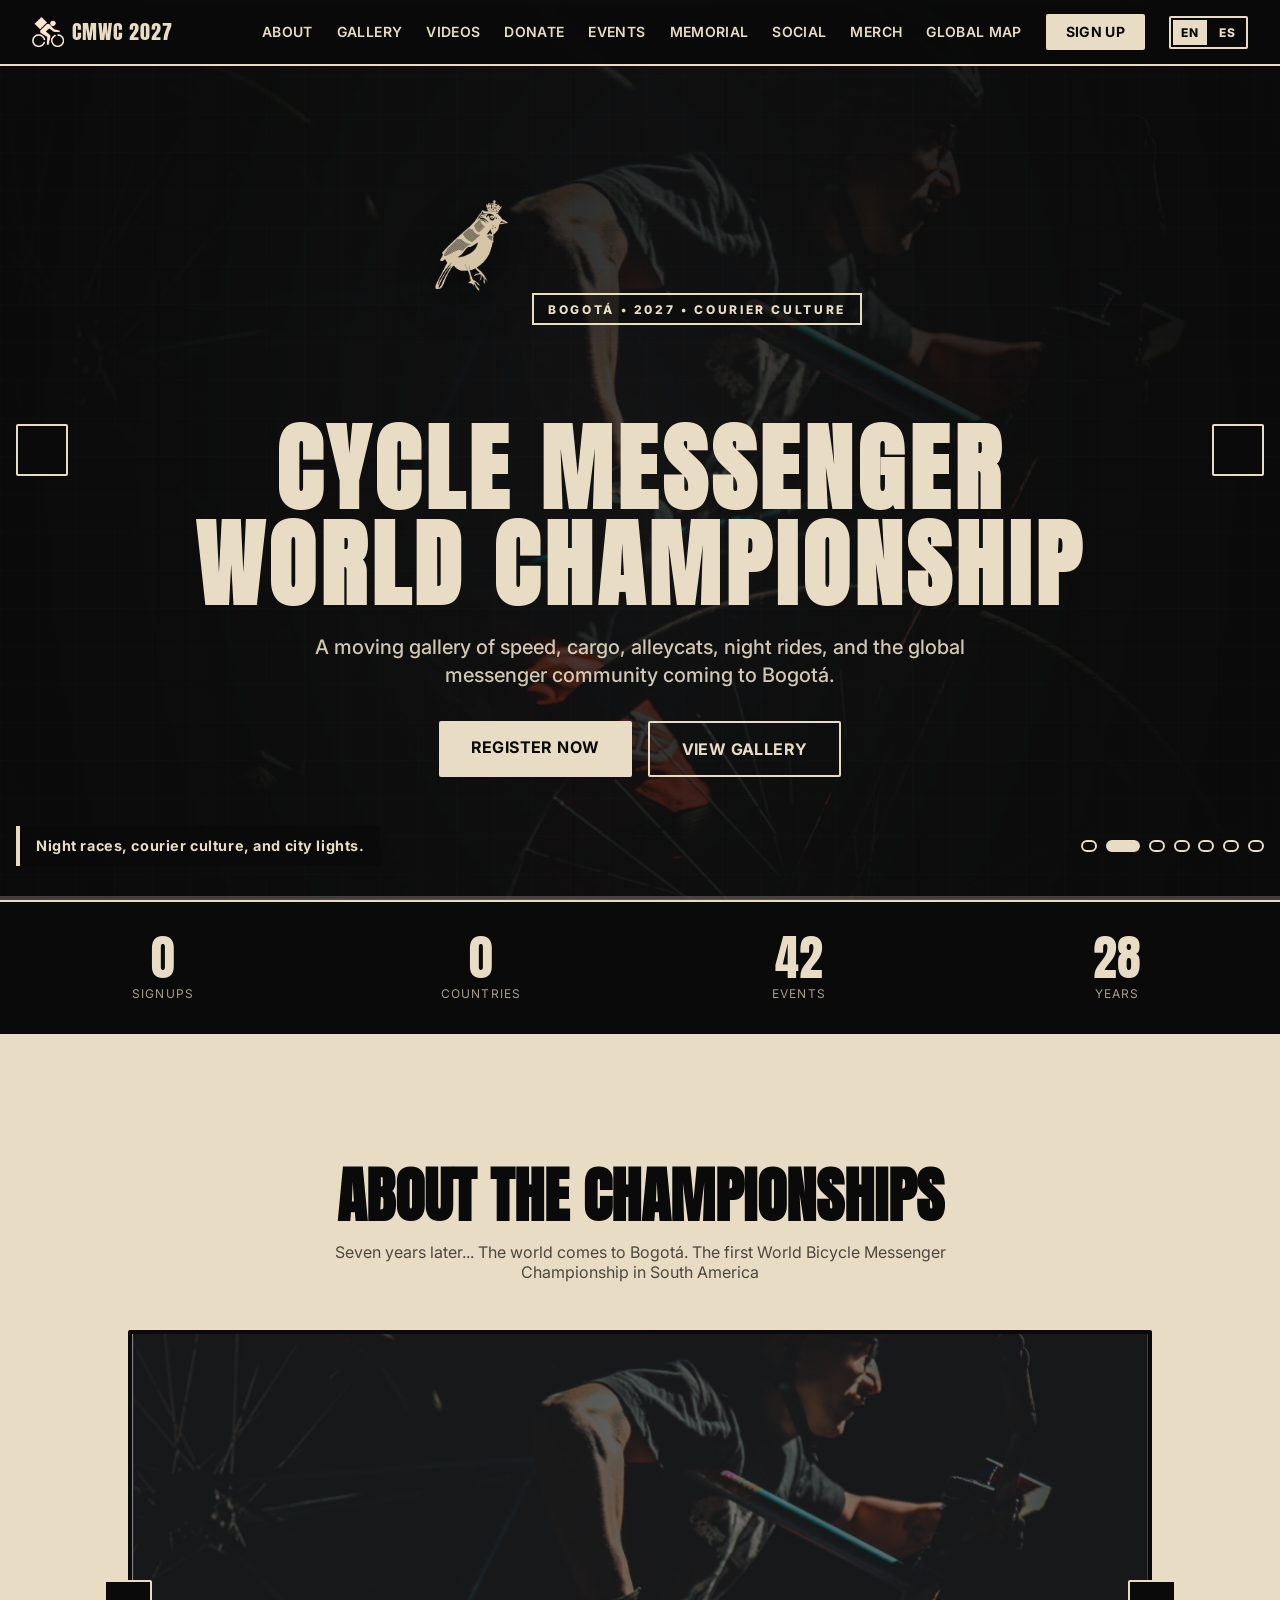
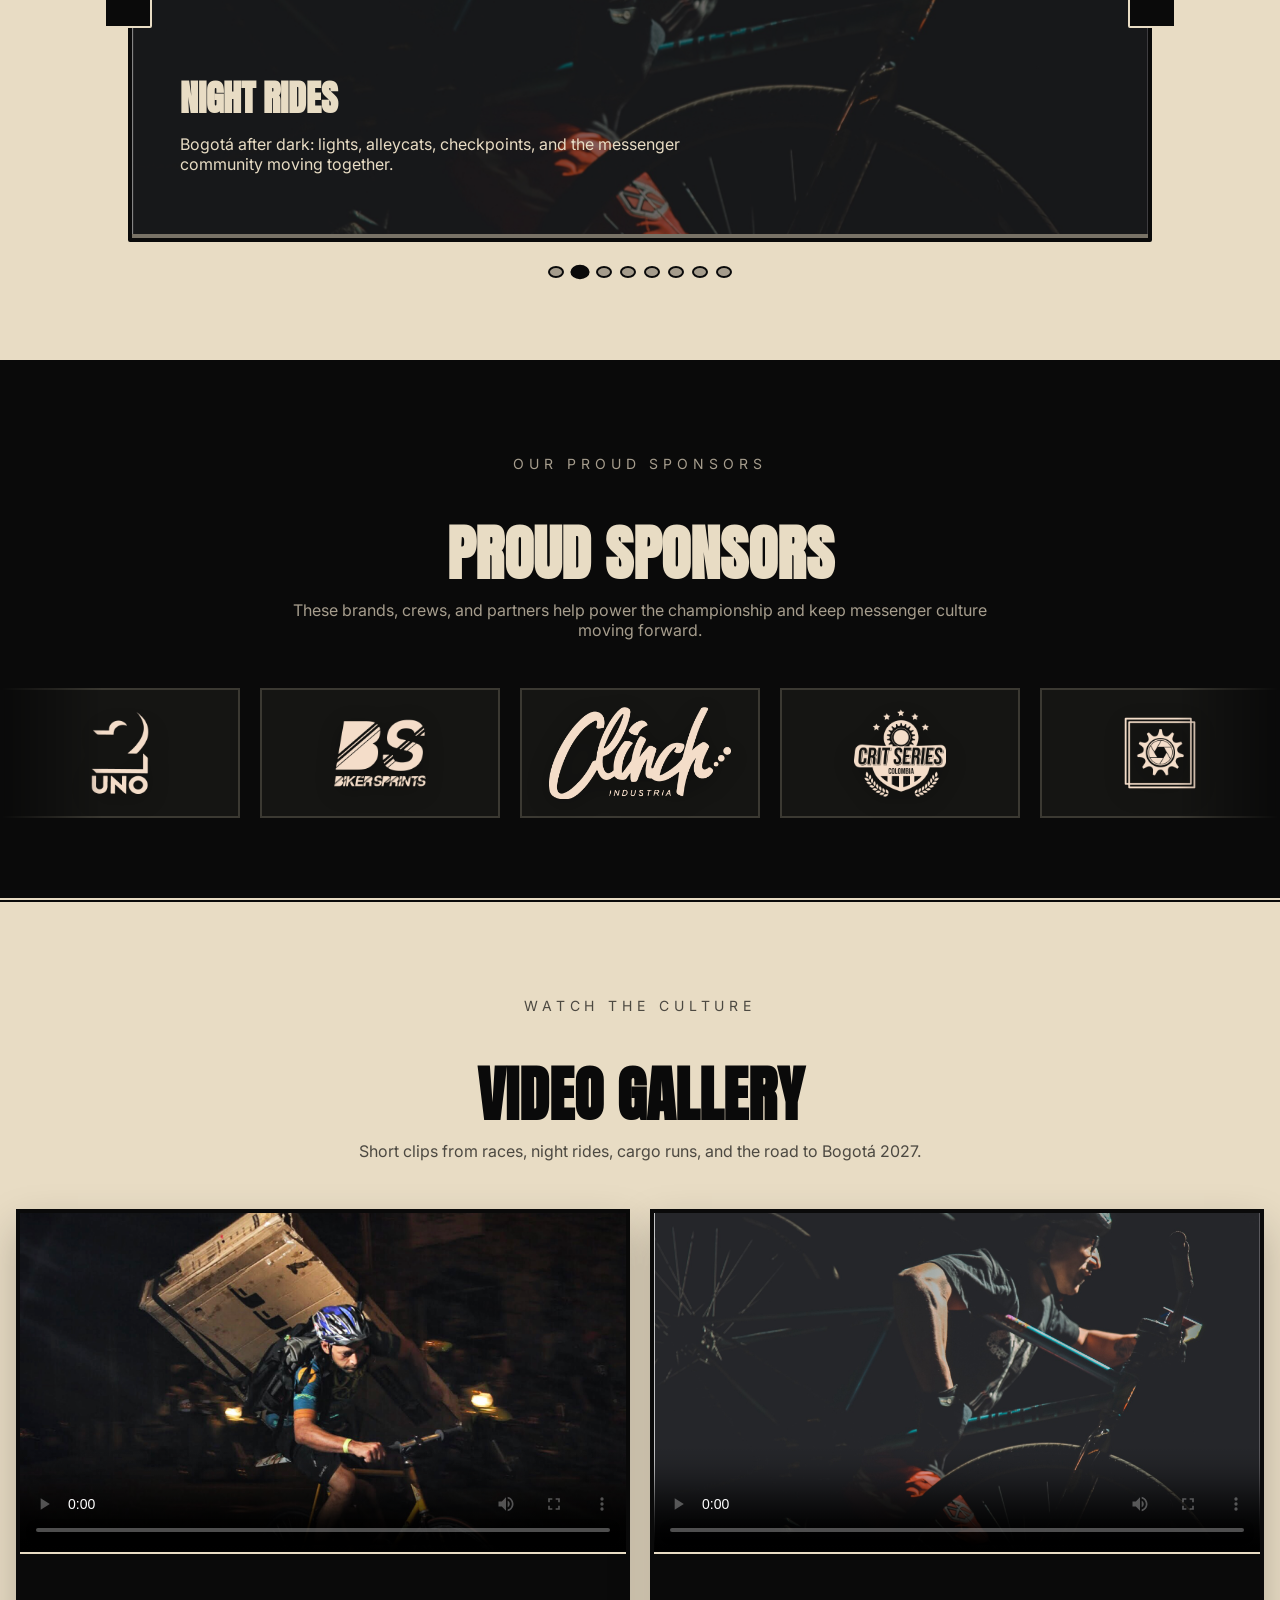
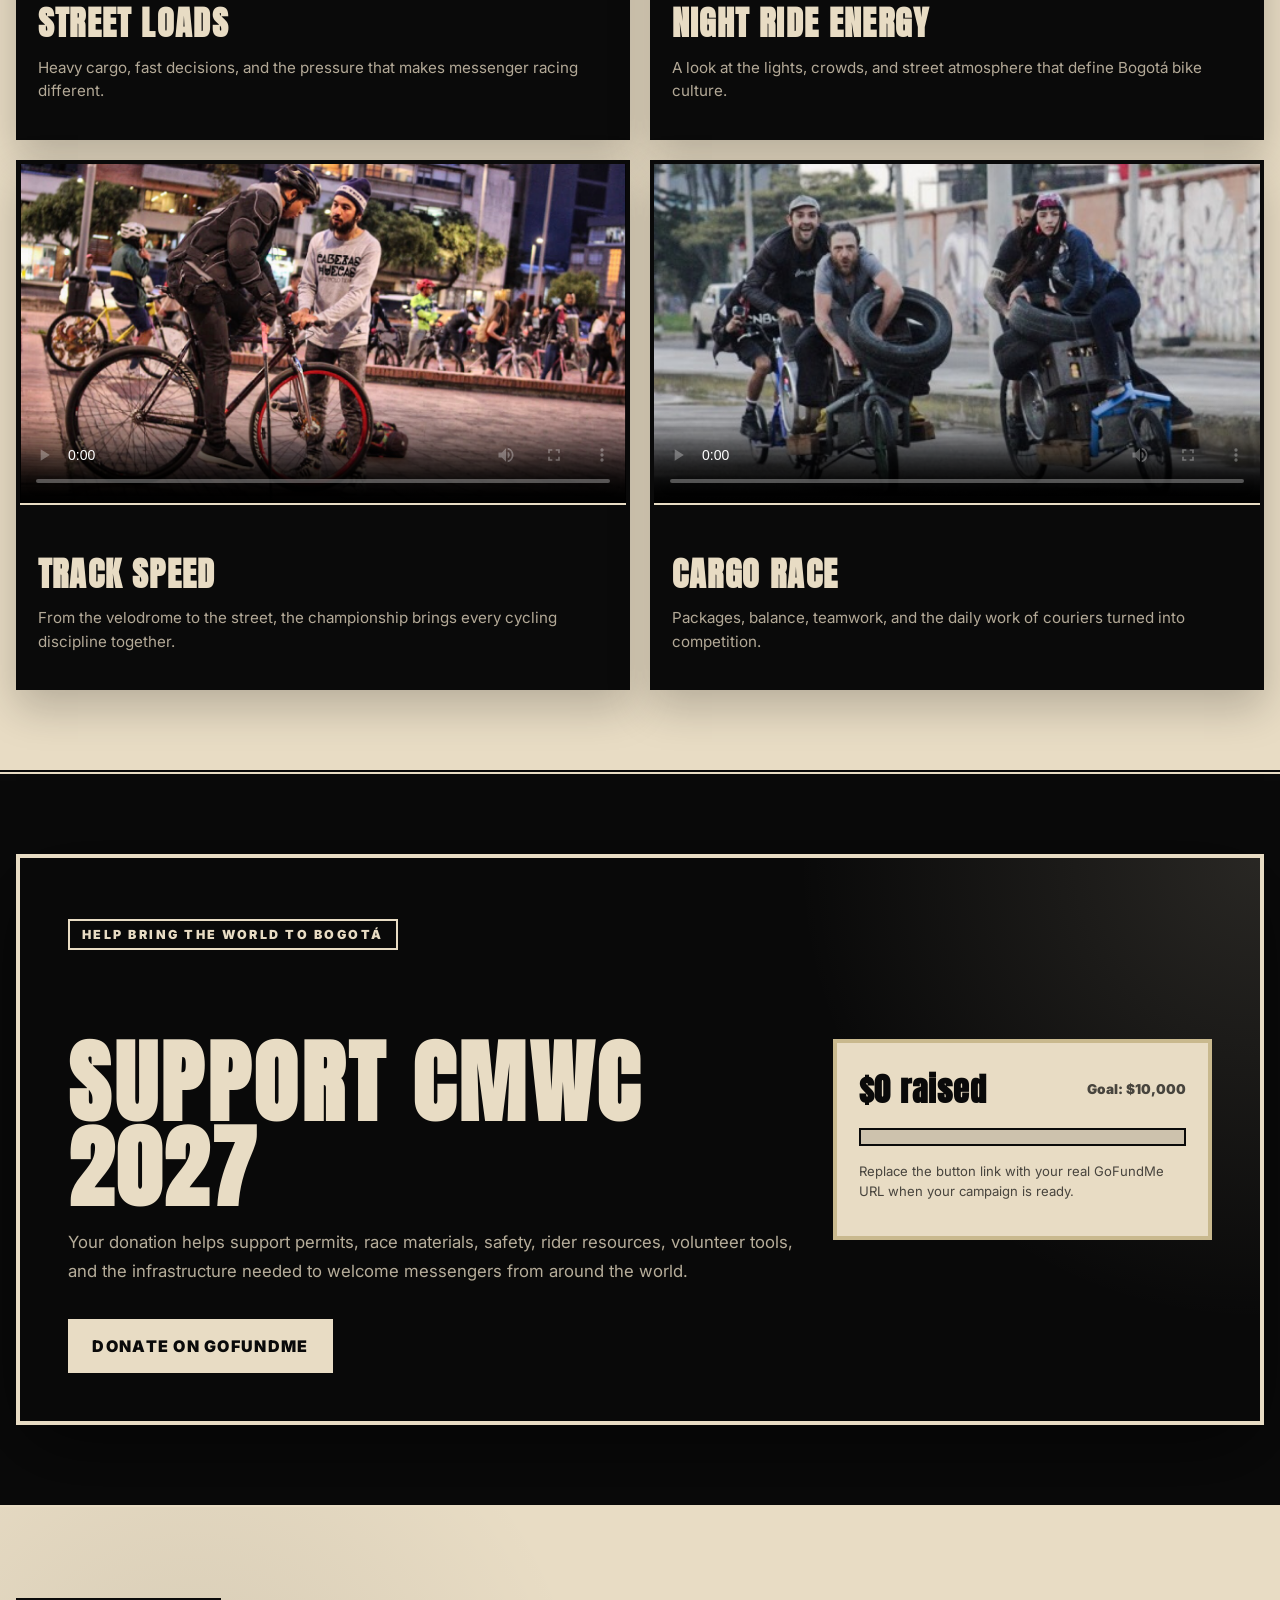
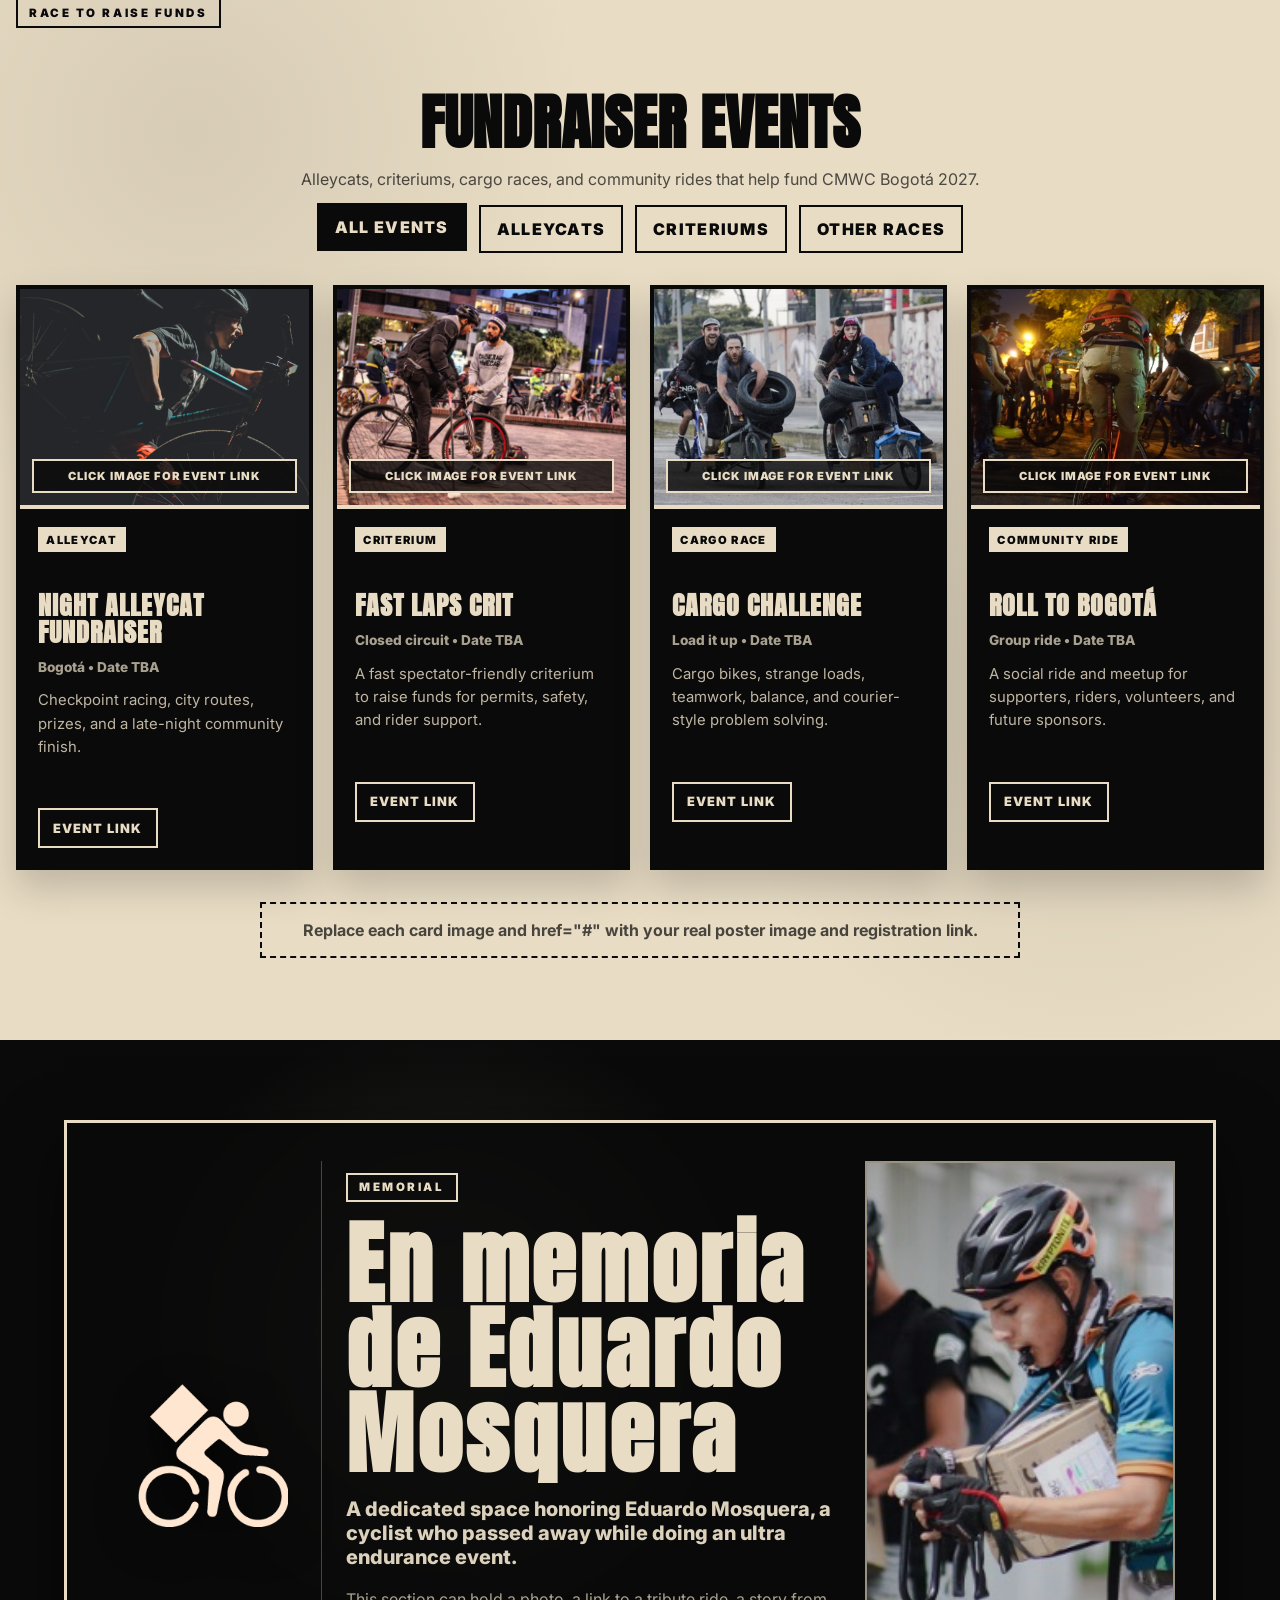
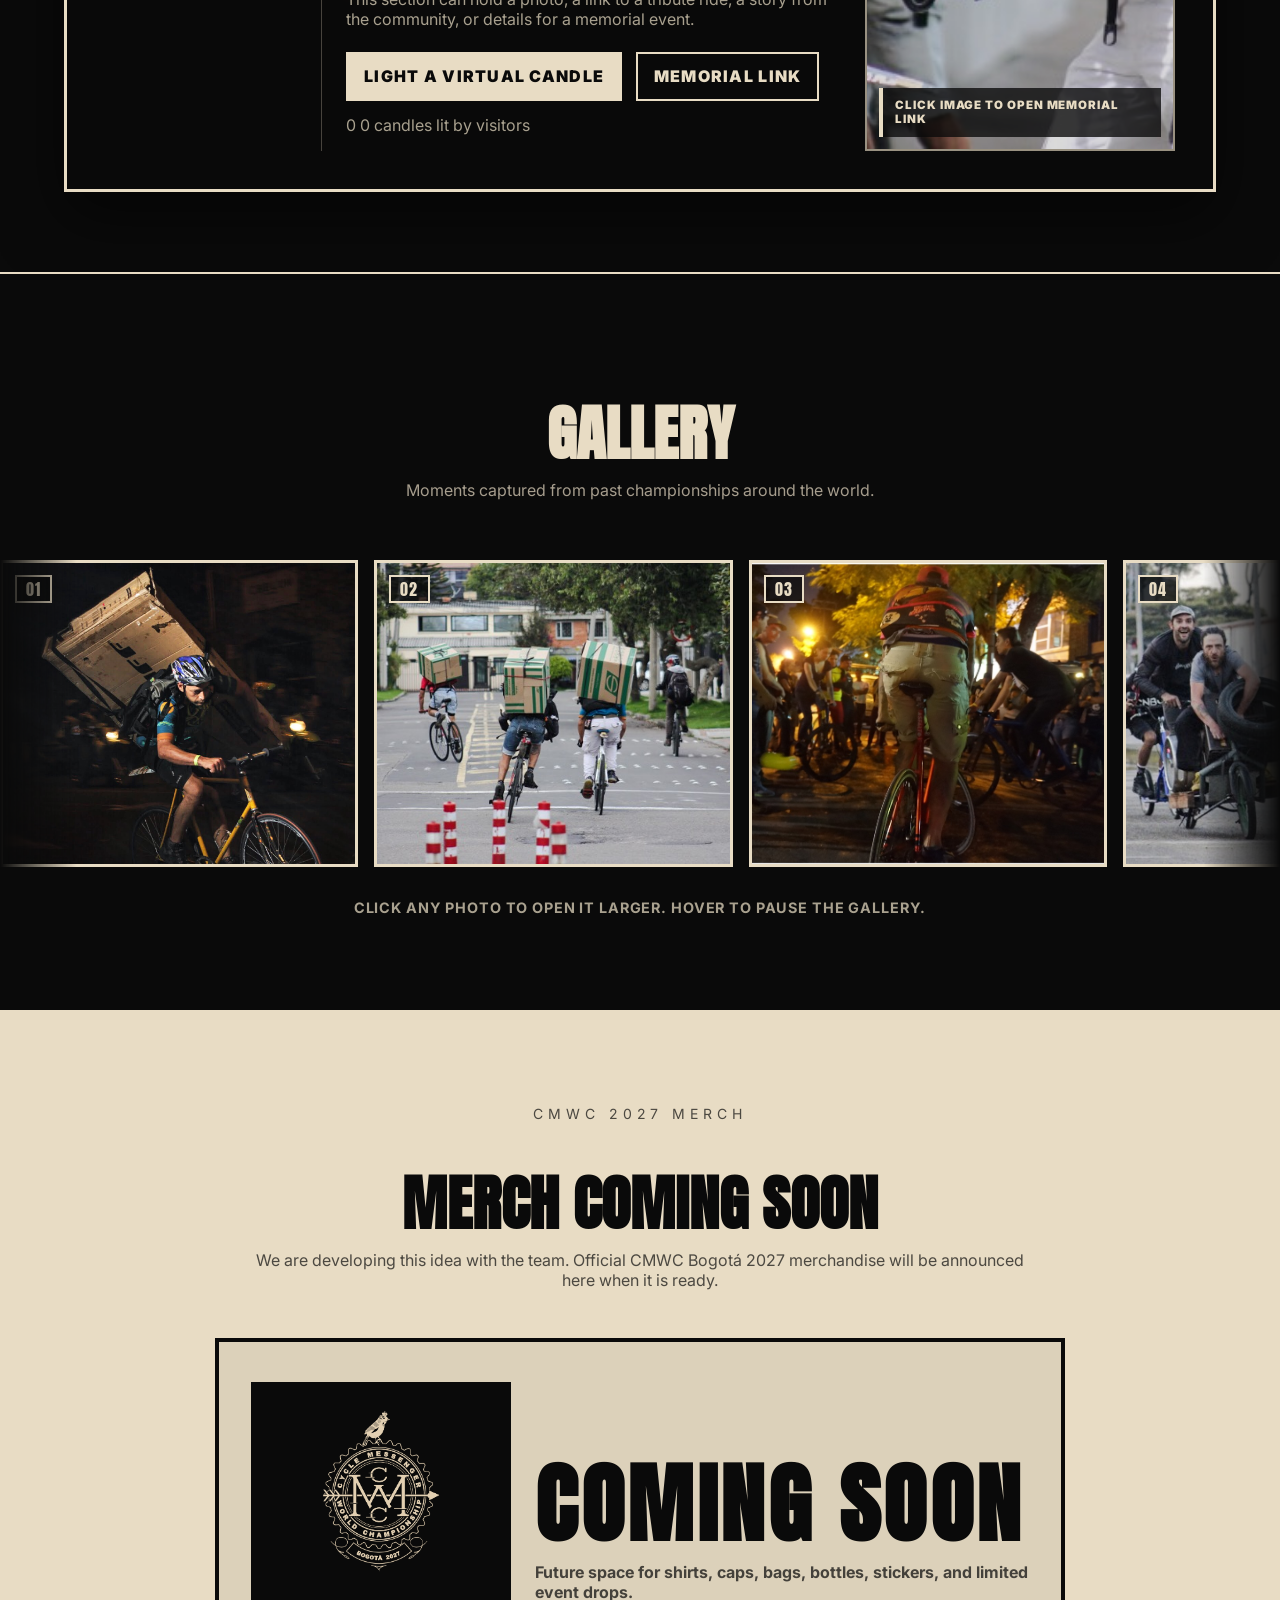
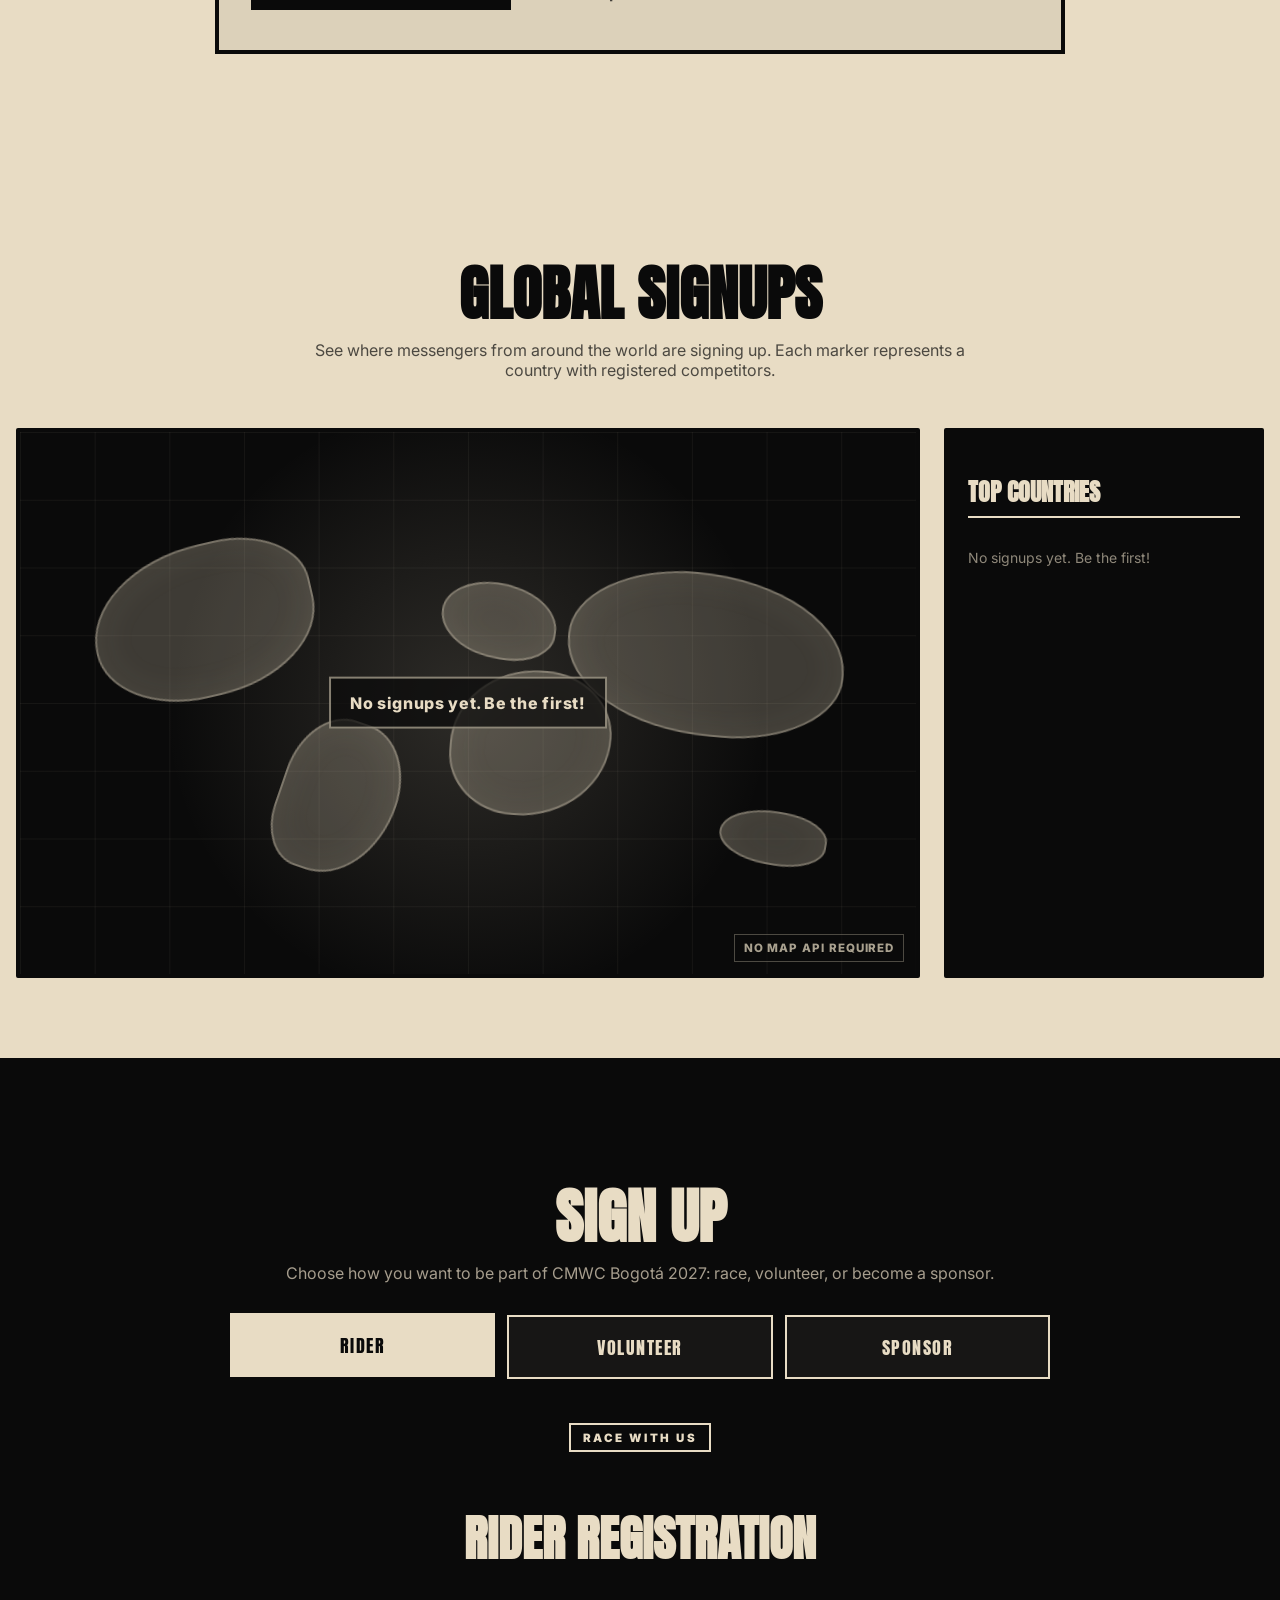
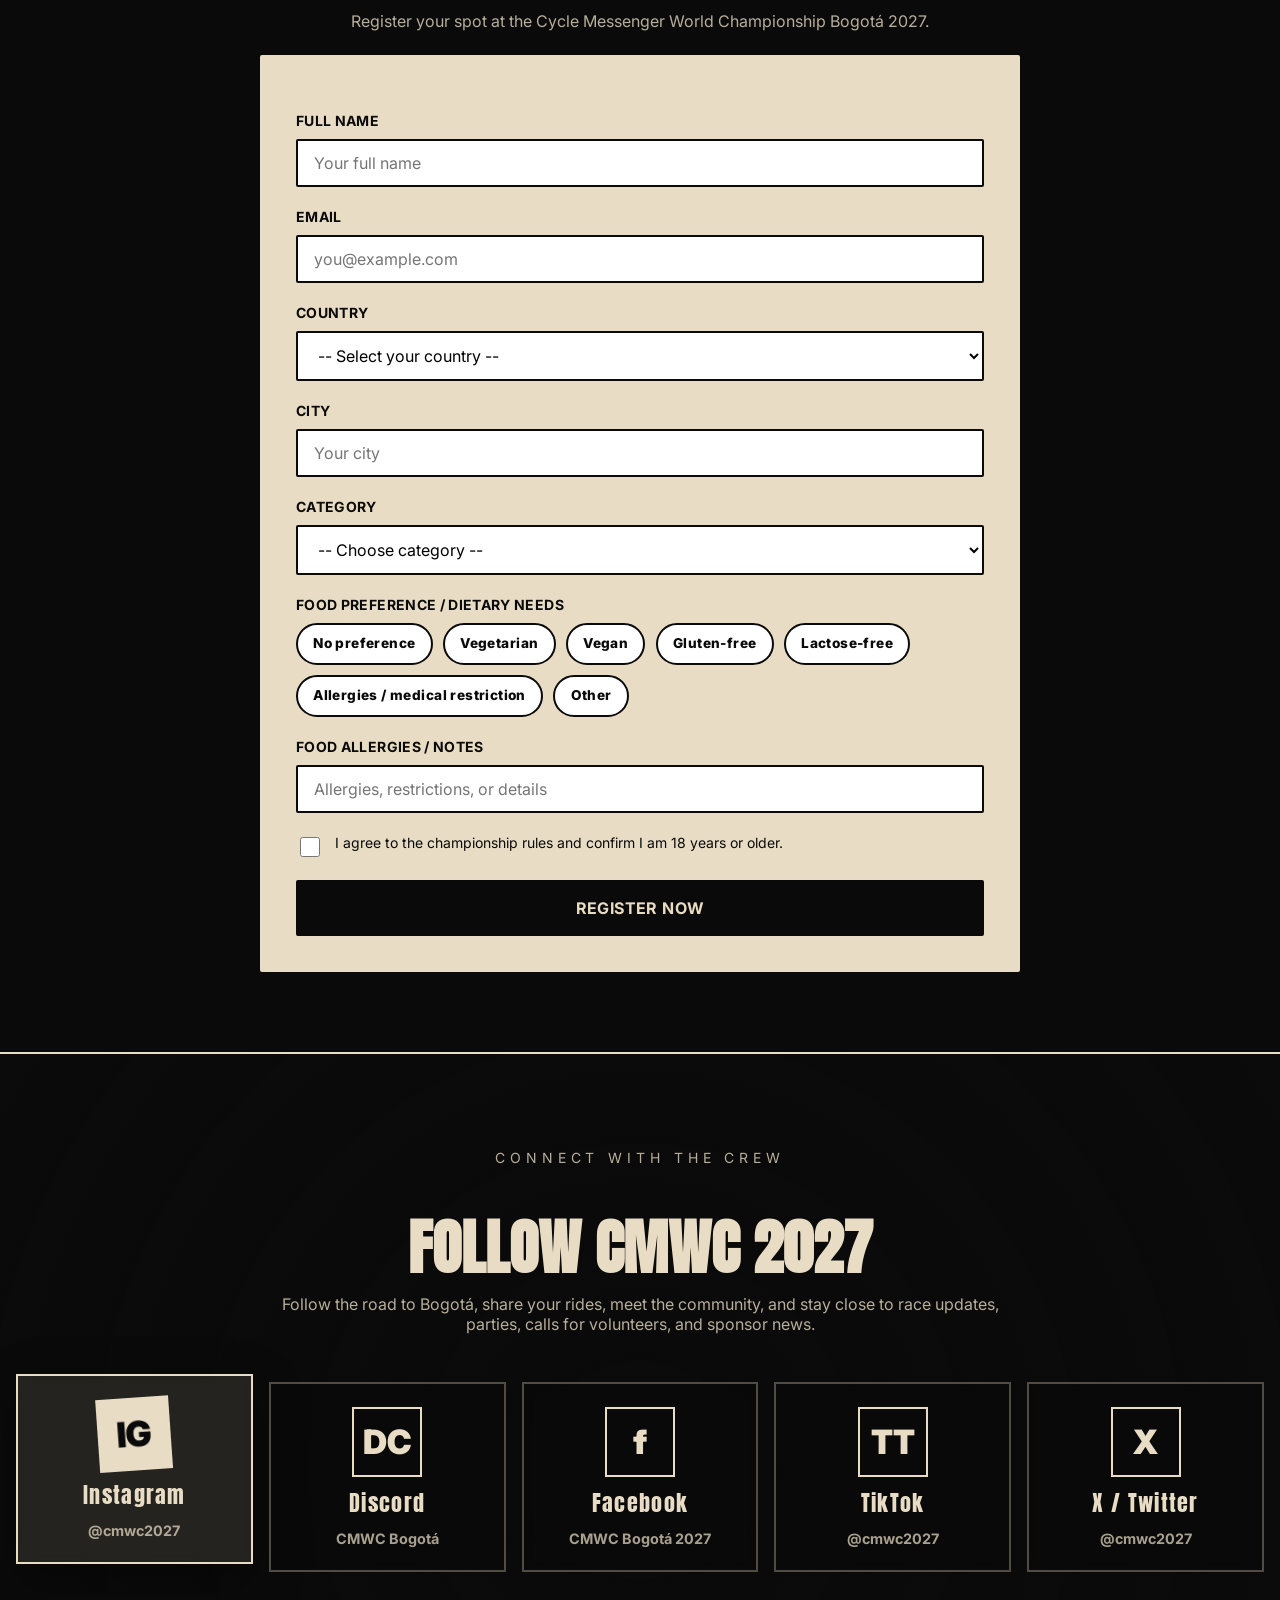
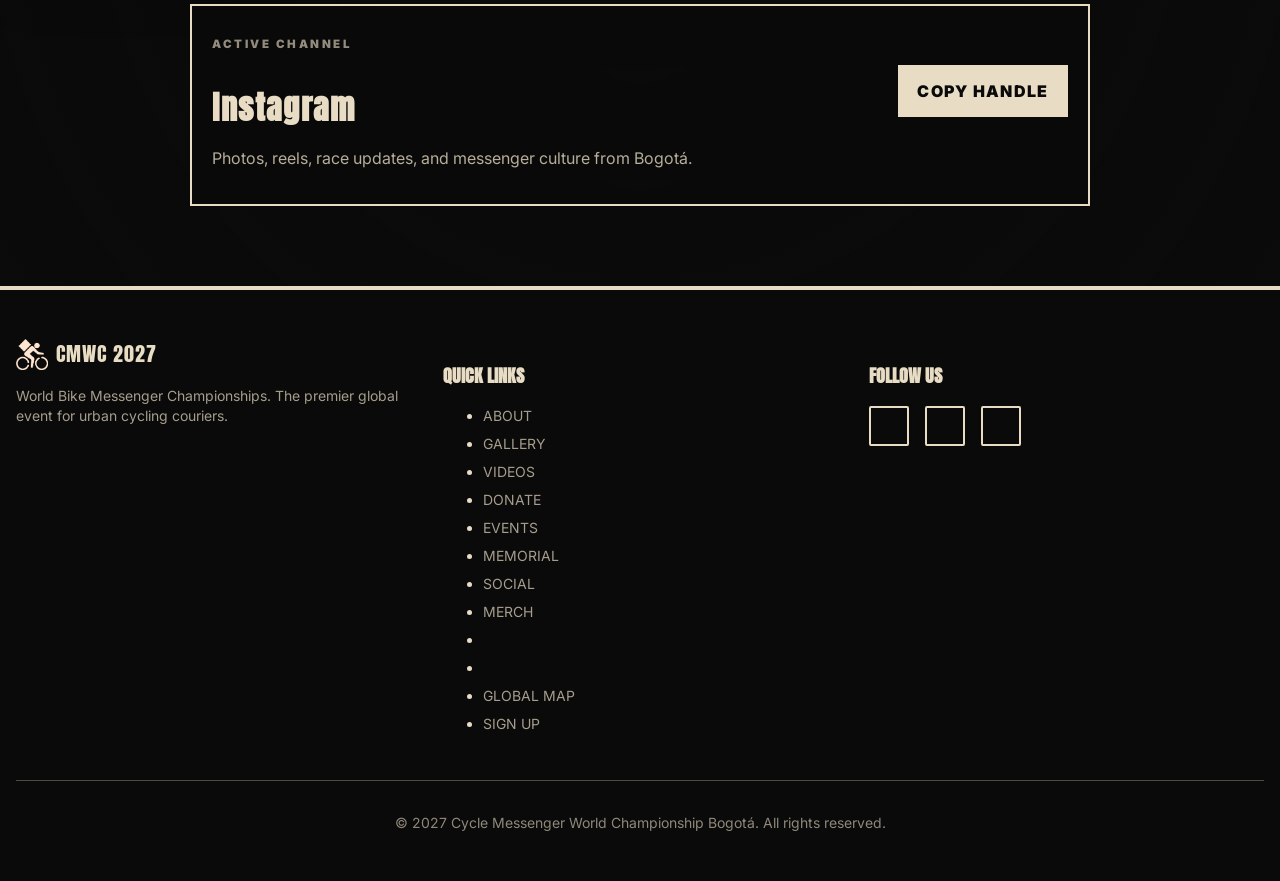
==== commit 891650a6: "redo" ====
--- a/index.html
+++ b/index.html
@@ -1,653 +1,914 @@
+<!DOCTYPE html>
 <!DOCTYPE html>
 
 <html lang="en">
+<head>
+<meta charset="utf-8"/>
+<meta content="width=device-width, initial-scale=1.0" name="viewport"/>
+<title>CMWC Bogotá 2027</title>
+<meta content="Cycle Messenger World Championship Bogotá 2027 — rider registration, volunteer signup, sponsors, fundraiser events, video gallery, and community updates." name="description"/>
+<link href="https://cmwc2027bogota.com/" rel="canonical"/>
+<meta content="website" property="og:type"/>
+<meta content="CMWC Bogotá 2027" property="og:title"/>
+<meta content="Cycle Messenger World Championship Bogotá 2027 — messenger culture, races, volunteers, sponsors, fundraising, and community updates." property="og:description"/>
+<meta content="https://cmwc2027bogota.com/" property="og:url"/>
+<meta content="https://cmwc2027bogota.com/images/LogoOficialCMWC2027.png" property="og:image"/>
+<meta content="summary_large_image" name="twitter:card"/>
+<meta content="CMWC Bogotá 2027" name="twitter:title"/>
+<meta content="Cycle Messenger World Championship Bogotá 2027." name="twitter:description"/>
+<meta content="https://cmwc2027bogota.com/images/LogoOficialCMWC2027.png" name="twitter:image"/>
+<link href="https://fonts.googleapis.com" rel="preconnect"/>
+<link crossorigin="" href="https://fonts.gstatic.com" rel="preconnect"/>
+<link href="https://fonts.googleapis.com/css2?family=Anton&amp;family=Inter:wght@400;500;600;700&amp;display=swap" rel="stylesheet"/>
+<script src="https://cdn.tailwindcss.com"></script>
+<link href="https://cdnjs.cloudflare.com/ajax/libs/font-awesome/6.5.2/css/all.min.css" rel="stylesheet"/>
+<link href="style.css?v=all-images-gallery-fixed-1" rel="stylesheet"/>
+</head>
+<body class="bg-beige text-black">
+<!-- Header / Navigation -->
+<header class="fixed top-0 left-0 right-0 z-50 bg-black/95 backdrop-blur-sm border-b-2 border-beige">
+<nav class="max-w-7xl mx-auto px-4 sm:px-6 lg:px-8">
+<div class="flex items-center justify-between h-16">
+<div class="flex items-center gap-2">
+<img alt="CMWC cyclist icon" class="brand-icon" src="images/cyclist-icon.png"/>
+<span class="font-anton text-beige text-xl tracking-wider hidden sm:block">CMWC 2027</span>
+</div>
+<div class="hidden md:flex items-center gap-6">
+<a class="text-beige hover:text-white transition-colors text-sm font-semibold tracking-wide" href="#about">ABOUT</a>
+<a class="text-beige hover:text-white transition-colors text-sm font-semibold tracking-wide" href="#gallery">GALLERY</a>
+<a class="text-beige hover:text-white transition-colors text-sm font-semibold tracking-wide" href="#videos">VIDEOS</a>
+<a class="text-beige hover:text-white transition-colors text-sm font-semibold tracking-wide" href="#gofundme">DONATE</a>
+<a class="text-beige hover:text-white transition-colors text-sm font-semibold tracking-wide" href="#fundraiser-events">EVENTS</a>
+<a class="text-beige hover:text-white transition-colors text-sm font-semibold tracking-wide" href="#memorial">MEMORIAL</a>
+<a class="text-beige hover:text-white transition-colors text-sm font-semibold tracking-wide" href="#social">SOCIAL</a>
+<a class="text-beige hover:text-white transition-colors text-sm font-semibold tracking-wide" href="#merch">MERCH</a>
 
-<head>
-    <meta charset="utf-8" />
-    <meta content="width=device-width, initial-scale=1.0" name="viewport" />
-    <title>World Bike Messenger Championships</title>
-    <link href="https://fonts.googleapis.com" rel="preconnect" />
-    <link crossorigin="" href="https://fonts.gstatic.com" rel="preconnect" />
-    <link href="https://fonts.googleapis.com/css2?family=Anton&amp;family=Inter:wght@400;500;600;700&amp;display=swap" rel="stylesheet" />
-    <script src="https://cdn.tailwindcss.com"></script>
-    <link href="https://unpkg.com/leaflet@1.9.4/dist/leaflet.css" rel="stylesheet" />
-    <script src="https://unpkg.com/leaflet@1.9.4/dist/leaflet.js"></script>
-    <link rel="stylesheet" href="https://cdnjs.cloudflare.com/ajax/libs/font-awesome/6.5.2/css/all.min.css">
-    <link href="style.css?v=memorial-1" rel="stylesheet">
-    </link>
-</head>
+<a class="text-beige hover:text-white transition-colors text-sm font-semibold tracking-wide" href="#map">GLOBAL MAP</a>
+<a class="bg-beige text-black px-5 py-2 hover:bg-white transition-all text-sm font-bold tracking-wide rounded-sm" href="#signup">SIGN UP</a>
+<div aria-label="Language selector" class="language-switcher">
+<button class="lang-toggle active" data-lang="en" type="button">EN</button>
+<button class="lang-toggle" data-lang="es" type="button">ES</button>
+</div>
+</div>
+<button class="md:hidden text-beige" id="mobile-menu-btn">
+<i class="w-6 h-6" data-lucide="menu"></i>
+</button>
+</div>
+<div class="hidden md:hidden pb-4" id="mobile-menu">
+<a class="block py-2 text-beige hover:text-white transition-colors text-sm font-semibold" href="#about">ABOUT</a>
+<a class="block py-2 text-beige hover:text-white transition-colors text-sm font-semibold" href="#gallery">GALLERY</a>
+<a class="block py-2 text-beige hover:text-white transition-colors text-sm font-semibold" href="#videos">VIDEOS</a>
+<a class="block py-2 text-beige hover:text-white transition-colors text-sm font-semibold" href="#gofundme">DONATE</a>
+<a class="block py-2 text-beige hover:text-white transition-colors text-sm font-semibold" href="#fundraiser-events">EVENTS</a>
+<a class="block py-2 text-beige hover:text-white transition-colors text-sm font-semibold" href="#memorial">MEMORIAL</a>
+<a class="block py-2 text-beige hover:text-white transition-colors text-sm font-semibold" href="#social">SOCIAL</a>
+<a class="block py-2 text-beige hover:text-white transition-colors text-sm font-semibold" href="#merch">MERCH</a>
 
-<body class="bg-beige text-black">
-    <!-- Header / Navigation -->
-    <header class="fixed top-0 left-0 right-0 z-50 bg-black/95 backdrop-blur-sm border-b-2 border-beige">
-        <nav class="max-w-7xl mx-auto px-4 sm:px-6 lg:px-8">
-            <div class="flex items-center justify-between h-16">
-                <div class="flex items-center gap-2">
-                    <img alt="CMWC cyclist icon" class="brand-icon" src="images/cyclist-icon.png" />
-                    <span class="font-anton text-beige text-xl tracking-wider hidden sm:block">CMWC 2027</span>
-                </div>
-                <div class="hidden md:flex items-center gap-6">
-                    <a class="text-beige hover:text-white transition-colors text-sm font-semibold tracking-wide" href="#about">ABOUT</a>
-                    <a class="text-beige hover:text-white transition-colors text-sm font-semibold tracking-wide" href="#gallery">GALLERY</a>
-                    <a class="text-beige hover:text-white transition-colors text-sm font-semibold tracking-wide" href="#videos">VIDEOS</a>
-                    <a class="text-beige hover:text-white transition-colors text-sm font-semibold tracking-wide" href="#gofundme">DONATE</a>
-                    <a class="text-beige hover:text-white transition-colors text-sm font-semibold tracking-wide" href="#fundraiser-events">EVENTS</a>
-                    <a class="text-beige hover:text-white transition-colors text-sm font-semibold tracking-wide" href="#memorial">MEMORIAL</a>
-                    <a class="text-beige hover:text-white transition-colors text-sm font-semibold tracking-wide" href="#social">SOCIAL</a>
-                    <a class="text-beige hover:text-white transition-colors text-sm font-semibold tracking-wide" href="#map">GLOBAL MAP</a>
-                    <a class="bg-beige text-black px-5 py-2 hover:bg-white transition-all text-sm font-bold tracking-wide rounded-sm" href="#signup">SIGN UP</a>
-                    <div aria-label="Language selector" class="language-switcher">
-                        <button class="lang-toggle active" data-lang="en" type="button">EN</button>
-                        <button class="lang-toggle" data-lang="es" type="button">ES</button>
-                    </div>
-                </div>
-                <button class="md:hidden text-beige" id="mobile-menu-btn">
-<i class="w-6 h-6" data-lucide="menu"></i>
-</button>
-            </div>
-            <div class="hidden md:hidden pb-4" id="mobile-menu">
-                <a class="block py-2 text-beige hover:text-white transition-colors text-sm font-semibold" href="#about">ABOUT</a>
-                <a class="block py-2 text-beige hover:text-white transition-colors text-sm font-semibold" href="#gallery">GALLERY</a>
-                <a class="block py-2 text-beige hover:text-white transition-colors text-sm font-semibold" href="#videos">VIDEOS</a>
-                <a class="block py-2 text-beige hover:text-white transition-colors text-sm font-semibold" href="#gofundme">DONATE</a>
-                <a class="block py-2 text-beige hover:text-white transition-colors text-sm font-semibold" href="#fundraiser-events">EVENTS</a>
-                <a class="block py-2 text-beige hover:text-white transition-colors text-sm font-semibold" href="#memorial">MEMORIAL</a>
-                <a class="block py-2 text-beige hover:text-white transition-colors text-sm font-semibold" href="#social">SOCIAL</a>
-                <a class="block py-2 text-beige hover:text-white transition-colors text-sm font-semibold" href="#map">GLOBAL MAP</a>
-                <a class="block py-2 text-beige hover:text-white transition-colors text-sm font-semibold" href="#signup">SIGN UP</a>
-                <div aria-label="Language selector" class="language-switcher language-switcher-mobile">
-                    <button class="lang-toggle active" data-lang="en" type="button">EN</button>
-                    <button class="lang-toggle" data-lang="es" type="button">ES</button>
-                </div>
-            </div>
-        </nav>
-    </header>
-    <!-- Hero Section / Moving Gallery -->
-    <section class="hero-gallery relative min-h-screen flex items-center justify-center overflow-hidden pt-16" id="hero">
-        <div aria-label="Cycle messenger moving gallery" class="absolute inset-0" id="hero-slides">
-            <div class="hero-slide active" data-caption="Heavy loads. Fast streets. Bogotá energy." style="background-image: url('images/Imagen_1.png');"></div>
-            <div class="hero-slide" data-caption="Night races, courier culture, and city lights." style="background-image: url('images/Imagen_8.jpg');"></div>
-            <div class="hero-slide" data-caption="Community before, during, and after every race." style="background-image: url('images/Imagen_3.jpg');"></div>
-            <div class="hero-slide" data-caption="Packages, checkpoints, radios, and pressure." style="background-image: url('images/Imagen_2.jpg');"></div>
-            <div class="hero-slide" data-caption="Cargo races built from messenger work." style="background-image: url('images/Imagen_7.jpg');"></div>
-            <div class="hero-slide" data-caption="The velodrome meets the street." style="background-image: url('images/Imagen_12.png');"></div>
-            <div class="hero-slide" data-caption="Bogotá nights. Bikes everywhere." style="background-image: url('images/Imagen_14.png');"></div>
-        </div>
-        <div class="absolute inset-0 bg-black/60 z-[1]"></div>
-        <div class="hero-vignette absolute inset-0 z-[2]"></div>
-        <div class="hero-grain absolute inset-0 z-[3]"></div>
-        <div class="relative z-10 text-center px-4 max-w-6xl">
-            <img alt="CMWC bird mark" class="hero-bird mx-auto mb-4" src="images/PajaroOficialCMWC2027.png" />
-            <p class="hero-eyebrow mb-4">BOGOTÁ • 2027 • COURIER CULTURE</p>
-            <h1 class="font-anton text-beige text-5xl sm:text-6xl md:text-7xl lg:text-8xl tracking-wider mb-4 leading-none">
+<a class="block py-2 text-beige hover:text-white transition-colors text-sm font-semibold" href="#map">GLOBAL MAP</a>
+<a class="block py-2 text-beige hover:text-white transition-colors text-sm font-semibold" href="#signup">SIGN UP</a>
+<div aria-label="Language selector" class="language-switcher language-switcher-mobile">
+<button class="lang-toggle active" data-lang="en" type="button">EN</button>
+<button class="lang-toggle" data-lang="es" type="button">ES</button>
+</div>
+</div>
+</nav>
+</header>
+<!-- Hero Section / Moving Gallery -->
+<section class="hero-gallery relative min-h-screen flex items-center justify-center overflow-hidden pt-16" id="hero">
+<div aria-label="Cycle messenger moving gallery" class="absolute inset-0" id="hero-slides">
+<div class="hero-slide active" data-caption="Heavy loads. Fast streets. Bogotá energy." style="background-image: url('images/Imagen_1.png');"></div>
+<div class="hero-slide" data-caption="Night races, courier culture, and city lights." style="background-image: url('images/Imagen_8.jpg');"></div>
+<div class="hero-slide" data-caption="Community before, during, and after every race." style="background-image: url('images/Imagen_3.jpg');"></div>
+<div class="hero-slide" data-caption="Packages, checkpoints, radios, and pressure." style="background-image: url('images/Imagen_2.jpg');"></div>
+<div class="hero-slide" data-caption="Cargo races built from messenger work." style="background-image: url('images/Imagen_7.jpg');"></div>
+<div class="hero-slide" data-caption="The velodrome meets the street." style="background-image: url('images/Imagen_12.png');"></div>
+<div class="hero-slide" data-caption="Bogotá nights. Bikes everywhere." style="background-image: url('images/Imagen_14.png');"></div>
+</div>
+<div class="absolute inset-0 bg-black/60 z-[1]"></div>
+<div class="hero-vignette absolute inset-0 z-[2]"></div>
+<div class="hero-grain absolute inset-0 z-[3]"></div>
+<div class="relative z-10 text-center px-4 max-w-6xl">
+<img alt="CMWC bird mark" class="hero-bird mx-auto mb-4" src="images/PajaroOficialCMWC2027.png"/>
+<p class="hero-eyebrow mb-4">BOGOTÁ • 2027 • COURIER CULTURE</p>
+<h1 class="font-anton text-beige text-5xl sm:text-6xl md:text-7xl lg:text-8xl tracking-wider mb-4 leading-none">
                 CYCLE MESSENGER<br/> WORLD CHAMPIONSHIP
             </h1>
-            <p class="text-beige/90 text-lg sm:text-xl mb-8 max-w-2xl mx-auto font-medium">
+<p class="text-beige/90 text-lg sm:text-xl mb-8 max-w-2xl mx-auto font-medium">
                 A moving gallery of speed, cargo, alleycats, night rides, and the global messenger community coming to Bogotá.
             </p>
-            <div class="flex flex-col sm:flex-row gap-4 justify-center">
-                <a class="bg-beige text-black px-8 py-4 hover:bg-white transition-all font-bold tracking-wide rounded-sm" href="#signup">
+<div class="flex flex-col sm:flex-row gap-4 justify-center">
+<a class="bg-beige text-black px-8 py-4 hover:bg-white transition-all font-bold tracking-wide rounded-sm" href="#signup">
           REGISTER NOW
         </a>
-                <a class="border-2 border-beige text-beige px-8 py-4 hover:bg-beige hover:text-black transition-all font-bold tracking-wide rounded-sm" href="#gallery">
+<a class="border-2 border-beige text-beige px-8 py-4 hover:bg-beige hover:text-black transition-all font-bold tracking-wide rounded-sm" href="#gallery">
           VIEW GALLERY
         </a>
-            </div>
-        </div>
-        <button aria-label="Previous hero image" class="hero-arrow hero-arrow-left" id="hero-prev" type="button">
+</div>
+</div>
+<button aria-label="Previous hero image" class="hero-arrow hero-arrow-left" id="hero-prev" type="button">
 <i class="w-7 h-7" data-lucide="chevron-left"></i>
 </button>
-        <button aria-label="Next hero image" class="hero-arrow hero-arrow-right" id="hero-next" type="button">
+<button aria-label="Next hero image" class="hero-arrow hero-arrow-right" id="hero-next" type="button">
 <i class="w-7 h-7" data-lucide="chevron-right"></i>
 </button>
-        <div class="hero-bottom-bar">
-            <p class="hero-caption" id="hero-caption">Heavy loads. Fast streets. Bogotá energy.</p>
-            <div aria-label="Hero gallery controls" class="hero-dots" id="hero-dots"></div>
-        </div>
-        <div class="hero-progress"><span id="hero-progress-bar"></span></div>
-    </section>
-    <!-- Stats Bar -->
-    <section class="bg-black py-8 border-y-2 border-beige">
-        <div class="max-w-7xl mx-auto px-4 grid grid-cols-2 md:grid-cols-4 gap-6 text-center">
-            <div>
-                <div class="font-anton text-beige text-4xl md:text-5xl" id="stat-signups">0</div>
-                <div class="text-beige/70 text-xs uppercase tracking-widest mt-1">Signups</div>
-            </div>
-            <div>
-                <div class="font-anton text-beige text-4xl md:text-5xl" id="stat-countries">0</div>
-                <div class="text-beige/70 text-xs uppercase tracking-widest mt-1">Countries</div>
-            </div>
-            <div>
-                <div class="font-anton text-beige text-4xl md:text-5xl">42</div>
-                <div class="text-beige/70 text-xs uppercase tracking-widest mt-1">Events</div>
-            </div>
-            <div>
-                <div class="font-anton text-beige text-4xl md:text-5xl">28</div>
-                <div class="text-beige/70 text-xs uppercase tracking-widest mt-1">Years</div>
-            </div>
-        </div>
-    </section>
-    <!-- About Section with Carousel -->
-    <section class="py-20 px-4 bg-beige" id="about">
-        <div class="max-w-7xl mx-auto">
-            <h2 class="font-anton text-5xl md:text-6xl text-black mb-4 text-center">ABOUT THE CHAMPIONSHIPS</h2>
-            <p class="text-black/70 text-center max-w-2xl mx-auto mb-12">
+<div class="hero-bottom-bar">
+<p class="hero-caption" id="hero-caption">Heavy loads. Fast streets. Bogotá energy.</p>
+<div aria-label="Hero gallery controls" class="hero-dots" id="hero-dots"></div>
+</div>
+<div class="hero-progress"><span id="hero-progress-bar"></span></div>
+</section>
+<!-- Stats Bar -->
+<section class="bg-black py-8 border-y-2 border-beige">
+<div class="max-w-7xl mx-auto px-4 grid grid-cols-2 md:grid-cols-4 gap-6 text-center">
+<div>
+<div class="font-anton text-beige text-4xl md:text-5xl" id="stat-signups">0</div>
+<div class="text-beige/70 text-xs uppercase tracking-widest mt-1">Signups</div>
+</div>
+<div>
+<div class="font-anton text-beige text-4xl md:text-5xl" id="stat-countries">0</div>
+<div class="text-beige/70 text-xs uppercase tracking-widest mt-1">Countries</div>
+</div>
+<div>
+<div class="font-anton text-beige text-4xl md:text-5xl">42</div>
+<div class="text-beige/70 text-xs uppercase tracking-widest mt-1">Events</div>
+</div>
+<div>
+<div class="font-anton text-beige text-4xl md:text-5xl">28</div>
+<div class="text-beige/70 text-xs uppercase tracking-widest mt-1">Years</div>
+</div>
+</div>
+</section>
+<!-- About Section with Carousel -->
+<section class="py-20 px-4 bg-beige" id="about">
+<div class="max-w-7xl mx-auto">
+<h2 class="font-anton text-5xl md:text-6xl text-black mb-4 text-center">ABOUT THE CHAMPIONSHIPS</h2>
+<p class="text-black/70 text-center max-w-2xl mx-auto mb-12">
                 Seven years later... The world comes to Bogotá. The first World Bicycle Messenger Championship in South America</p>
-            <!-- Carousel -->
-            <div class="relative max-w-5xl mx-auto">
-                <div class="overflow-hidden rounded-sm border-4 border-black">
-                    <div class="flex transition-transform duration-500 ease-in-out" id="carousel">
-                        <!-- Add more About slides by copying one .min-w-full block below. The script automatically creates dots for every slide. -->
-                        <div class="min-w-full relative"><img alt="Heavy cargo messenger" class="w-full h-[400px] md:h-[500px] object-cover" src="DIEGOSOSA/AR0A5770.JPG" onerror="this.onerror=null;this.src='images/Imagen_1.png';" />
-                            <div class="absolute inset-0 bg-black/50 flex items-end p-6 md:p-12">
-                                <div class="text-beige">
-                                    <h3 class="font-anton text-3xl md:text-4xl mb-2">THE MAIN RACE</h3>
-                                    <p class="max-w-lg">Navigate city streets, deliver packages, beat the clock. A test of speed, skill, and street knowledge.</p>
-                                </div>
-                            </div>
-                        </div>
-                        <div class="min-w-full relative"><img alt="Night race lineup" class="w-full h-[400px] md:h-[500px] object-cover" src="images/Imagen_8.jpg" />
-                            <div class="absolute inset-0 bg-black/50 flex items-end p-6 md:p-12">
-                                <div class="text-beige">
-                                    <h3 class="font-anton text-3xl md:text-4xl mb-2">NIGHT RIDES</h3>
-                                    <p class="max-w-lg">Bogotá after dark: lights, alleycats, checkpoints, and the messenger community moving together.</p>
-                                </div>
-                            </div>
-                        </div>
-                        <div class="min-w-full relative"><img alt="Messenger community gathering" class="w-full h-[400px] md:h-[500px] object-cover" src="IVANNIETO/L05A3529.jpg" onerror="this.onerror=null;this.src='images/Imagen_3.jpg';" />
-                            <div class="absolute inset-0 bg-black/50 flex items-end p-6 md:p-12">
-                                <div class="text-beige">
-                                    <h3 class="font-anton text-3xl md:text-4xl mb-2">GLOBAL COMMUNITY</h3>
-                                    <p class="max-w-lg">Messengers from every city come together to race, trade stories, and build friendships that last beyond the event.</p>
-                                </div>
-                            </div>
-                        </div>
-                        <div class="min-w-full relative"><img alt="Cargo bike race" class="w-full h-[400px] md:h-[500px] object-cover" src="images/Imagen_7.jpg" />
-                            <div class="absolute inset-0 bg-black/50 flex items-end p-6 md:p-12">
-                                <div class="text-beige">
-                                    <h3 class="font-anton text-3xl md:text-4xl mb-2">CARGO BIKES</h3>
-                                    <p class="max-w-lg">Everyone needs a cargo bike. Load it, ride it, race it, and prove what courier culture is built on.</p>
-                                </div>
-                            </div>
-                        </div>
-                        <div class="min-w-full relative"><img alt="Velodrome race" class="w-full h-[400px] md:h-[500px] object-cover" src="IVANNIETO/6D3CA975-B209-49FB-A481-44B3634BA8BC.png" onerror="this.onerror=null;this.src='images/Imagen_12.png';" />
-                            <div class="absolute inset-0 bg-black/50 flex items-end p-6 md:p-12">
-                                <div class="text-beige">
-                                    <h3 class="font-anton text-3xl md:text-4xl mb-2">TRACK COMPETITIONS</h3>
-                                    <p class="max-w-lg">Sprints, time trials, and track events bring pure speed and bike handling into the championship weekend.</p>
-                                </div>
-                            </div>
-                        </div>
-                        <div class="min-w-full relative"><img alt="Bogota bike crowd" class="w-full h-[400px] md:h-[500px] object-cover" src="DIEGOSOSA/IMG_9719.JPG" onerror="this.onerror=null;this.src='images/Imagen_8.jpg';" />
-                            <div class="absolute inset-0 bg-black/50 flex items-end p-6 md:p-12">
-                                <div class="text-beige">
-                                    <h3 class="font-anton text-3xl md:text-4xl mb-2">ALLEYCAT RACES</h3>
-                                    <p class="max-w-lg">Open-street checkpoint races inspired by the daily work of bike messengers around the world.</p>
-                                </div>
-                            </div>
-                        </div>
-                        <div class="min-w-full relative"><img alt="Messenger checking package" class="w-full h-[400px] md:h-[500px] object-cover" src="IVANNIETO/L05A3554.jpg" onerror="this.onerror=null;this.src='images/Imagen_11.jpg';" />
-                            <div class="absolute inset-0 bg-black/50 flex items-end p-6 md:p-12">
-                                <div class="text-beige">
-                                    <h3 class="font-anton text-3xl md:text-4xl mb-2">CHECKPOINT PRESSURE</h3>
-                                    <p class="max-w-lg">Packages, manifests, radios, maps, and decisions. The fastest rider is not always the smartest rider.</p>
-                                </div>
-                            </div>
-                        </div>
-                        <div class="min-w-full relative"><img alt="Low light bike courier" class="w-full h-[400px] md:h-[500px] object-cover" src="DIEGOSOSA/IMG_5989.JPG" onerror="this.onerror=null;this.src='images/Imagen_14.png';" />
-                            <div class="absolute inset-0 bg-black/50 flex items-end p-6 md:p-12">
-                                <div class="text-beige">
-                                    <h3 class="font-anton text-3xl md:text-4xl mb-2">STREET SKILL</h3>
-                                    <p class="max-w-lg">A championship for riders who understand traffic, timing, balance, and the rhythm of the city.</p>
-                                </div>
-                            </div>
-                        </div>
-                    </div>
-                </div>
-                <!-- Carousel Controls -->
-                <button class="absolute left-2 md:-left-6 top-1/2 -translate-y-1/2 bg-black text-beige w-10 h-10 md:w-12 md:h-12 flex items-center justify-center hover:bg-beige hover:text-black transition-all rounded-sm border-2 border-beige" id="carousel-prev">
+<!-- Carousel -->
+<div class="relative max-w-5xl mx-auto">
+<div class="overflow-hidden rounded-sm border-4 border-black">
+<div class="flex transition-transform duration-500 ease-in-out" id="carousel">
+<!-- Add more About slides by copying one .min-w-full block below. The script automatically creates dots for every slide. -->
+<div class="min-w-full relative"><img alt="Heavy cargo messenger" class="w-full h-[400px] md:h-[500px] object-cover" onerror="this.onerror=null;this.src='images/Imagen_1.png';" src="DIEGOSOSA/AR0A5770.JPG"/>
+<div class="absolute inset-0 bg-black/50 flex items-end p-6 md:p-12">
+<div class="text-beige">
+<h3 class="font-anton text-3xl md:text-4xl mb-2">THE MAIN RACE</h3>
+<p class="max-w-lg">Navigate city streets, deliver packages, beat the clock. A test of speed, skill, and street knowledge.</p>
+</div>
+</div>
+</div>
+<div class="min-w-full relative"><img alt="Night race lineup" class="w-full h-[400px] md:h-[500px] object-cover" src="images/Imagen_8.jpg"/>
+<div class="absolute inset-0 bg-black/50 flex items-end p-6 md:p-12">
+<div class="text-beige">
+<h3 class="font-anton text-3xl md:text-4xl mb-2">NIGHT RIDES</h3>
+<p class="max-w-lg">Bogotá after dark: lights, alleycats, checkpoints, and the messenger community moving together.</p>
+</div>
+</div>
+</div>
+<div class="min-w-full relative"><img alt="Messenger community gathering" class="w-full h-[400px] md:h-[500px] object-cover" onerror="this.onerror=null;this.src='images/Imagen_3.jpg';" src="IVANNIETO/L05A3529.jpg"/>
+<div class="absolute inset-0 bg-black/50 flex items-end p-6 md:p-12">
+<div class="text-beige">
+<h3 class="font-anton text-3xl md:text-4xl mb-2">GLOBAL COMMUNITY</h3>
+<p class="max-w-lg">Messengers from every city come together to race, trade stories, and build friendships that last beyond the event.</p>
+</div>
+</div>
+</div>
+<div class="min-w-full relative"><img alt="Cargo bike race" class="w-full h-[400px] md:h-[500px] object-cover" src="images/Imagen_7.jpg"/>
+<div class="absolute inset-0 bg-black/50 flex items-end p-6 md:p-12">
+<div class="text-beige">
+<h3 class="font-anton text-3xl md:text-4xl mb-2">CARGO BIKES</h3>
+<p class="max-w-lg">Everyone needs a cargo bike. Load it, ride it, race it, and prove what courier culture is built on.</p>
+</div>
+</div>
+</div>
+<div class="min-w-full relative"><img alt="Velodrome race" class="w-full h-[400px] md:h-[500px] object-cover" onerror="this.onerror=null;this.src='images/Imagen_12.png';" src="IVANNIETO/6D3CA975-B209-49FB-A481-44B3634BA8BC.png"/>
+<div class="absolute inset-0 bg-black/50 flex items-end p-6 md:p-12">
+<div class="text-beige">
+<h3 class="font-anton text-3xl md:text-4xl mb-2">TRACK COMPETITIONS</h3>
+<p class="max-w-lg">Sprints, time trials, and track events bring pure speed and bike handling into the championship weekend.</p>
+</div>
+</div>
+</div>
+<div class="min-w-full relative"><img alt="Bogota bike crowd" class="w-full h-[400px] md:h-[500px] object-cover" onerror="this.onerror=null;this.src='images/Imagen_8.jpg';" src="DIEGOSOSA/IMG_9719.JPG"/>
+<div class="absolute inset-0 bg-black/50 flex items-end p-6 md:p-12">
+<div class="text-beige">
+<h3 class="font-anton text-3xl md:text-4xl mb-2">ALLEYCAT RACES</h3>
+<p class="max-w-lg">Open-street checkpoint races inspired by the daily work of bike messengers around the world.</p>
+</div>
+</div>
+</div>
+<div class="min-w-full relative"><img alt="Messenger checking package" class="w-full h-[400px] md:h-[500px] object-cover" onerror="this.onerror=null;this.src='images/Imagen_11.jpg';" src="IVANNIETO/L05A3554.jpg"/>
+<div class="absolute inset-0 bg-black/50 flex items-end p-6 md:p-12">
+<div class="text-beige">
+<h3 class="font-anton text-3xl md:text-4xl mb-2">CHECKPOINT PRESSURE</h3>
+<p class="max-w-lg">Packages, manifests, radios, maps, and decisions. The fastest rider is not always the smartest rider.</p>
+</div>
+</div>
+</div>
+<div class="min-w-full relative"><img alt="Low light bike courier" class="w-full h-[400px] md:h-[500px] object-cover" onerror="this.onerror=null;this.src='images/Imagen_14.png';" src="DIEGOSOSA/IMG_5989.JPG"/>
+<div class="absolute inset-0 bg-black/50 flex items-end p-6 md:p-12">
+<div class="text-beige">
+<h3 class="font-anton text-3xl md:text-4xl mb-2">STREET SKILL</h3>
+<p class="max-w-lg">A championship for riders who understand traffic, timing, balance, and the rhythm of the city.</p>
+</div>
+</div>
+</div>
+</div>
+</div>
+<!-- Carousel Controls -->
+<button class="absolute left-2 md:-left-6 top-1/2 -translate-y-1/2 bg-black text-beige w-10 h-10 md:w-12 md:h-12 flex items-center justify-center hover:bg-beige hover:text-black transition-all rounded-sm border-2 border-beige" id="carousel-prev">
 <i class="w-6 h-6" data-lucide="chevron-left"></i>
 </button>
-                <button class="absolute right-2 md:-right-6 top-1/2 -translate-y-1/2 bg-black text-beige w-10 h-10 md:w-12 md:h-12 flex items-center justify-center hover:bg-beige hover:text-black transition-all rounded-sm border-2 border-beige" id="carousel-next">
+<button class="absolute right-2 md:-right-6 top-1/2 -translate-y-1/2 bg-black text-beige w-10 h-10 md:w-12 md:h-12 flex items-center justify-center hover:bg-beige hover:text-black transition-all rounded-sm border-2 border-beige" id="carousel-next">
 <i class="w-6 h-6" data-lucide="chevron-right"></i>
 </button>
-                <!-- Carousel Dots -->
-                <div class="flex justify-center gap-2 mt-6" id="carousel-dots"></div>
-            </div>
-        </div>
-    </section>
-    <!-- Our Proud Sponsors -->
-    <section class="py-20 px-4 bg-black border-y-2 border-beige sponsors-section" id="sponsors">
-        <div class="max-w-7xl mx-auto">
-            <p class="text-beige/70 text-center text-sm uppercase tracking-[0.35em] mb-3">OUR PROUD SPONSORS</p>
-            <h2 class="font-anton text-5xl md:text-6xl text-beige mb-4 text-center">PROUD SPONSORS</h2>
-            <p class="text-beige/70 text-center max-w-3xl mx-auto mb-12">
-                These brands, crews, and partners help power the championship and keep messenger culture moving forward.
-            </p>
-            <div aria-label="Sliding sponsor logos carousel" class="sponsor-marquee">
-                <div class="sponsor-track">
-                    <div class="sponsor-card"><img alt="UNO sponsor logo" src="images/sponsors/uno.png" /></div>
-                    <div class="sponsor-card"><img alt="Biker Sprints sponsor logo" src="images/sponsors/bikersprints.png" /></div>
-                    <div class="sponsor-card"><img alt="Clinch Industria sponsor logo" src="images/sponsors/clinch.png" /></div>
-                    <div class="sponsor-card"><img alt="Crit Series Colombia sponsor logo" src="images/sponsors/crit-series.png" /></div>
-                    <div class="sponsor-card"><img alt="Gear Photo sponsor logo" src="images/sponsors/gear-photo.png" /></div>
-                    <div class="sponsor-card"><img alt="Donkey sponsor logo" src="images/sponsors/donkey.png" /></div>
-                    <div class="sponsor-card"><img alt="Fundación Movilidad Activa sponsor logo" src="images/sponsors/fma.png" /></div>
-                    <div class="sponsor-card"><img alt="Grund sponsor logo" src="images/sponsors/grund.png" /></div>
-                    <div class="sponsor-card"><img alt="H sponsor logo" src="images/sponsors/h-logo.png" /></div>
-                    <div class="sponsor-card"><img alt="La Hermandad Bicimensajera sponsor logo" src="images/sponsors/la-hermandad.png" /></div>
-                    <div class="sponsor-card"><img alt="Nun Pines sponsor logo" src="images/sponsors/nun-pines.png" /></div>
-                    <div class="sponsor-card"><img alt="Oniric sponsor logo" src="images/sponsors/oniric.png" /></div>
-                    <div class="sponsor-card"><img alt="Rats Bags sponsor logo" src="images/sponsors/rats-bags.png" /></div>
-                    <div class="sponsor-card"><img alt="Tribu sponsor logo" src="images/sponsors/tribu.png" /></div>
-                    <div class="sponsor-card"><img alt="Yugo Messenger Bags sponsor logo" src="images/sponsors/yugo.png" /></div>
-                </div>
-                <div aria-hidden="true" class="sponsor-track">
-                    <div class="sponsor-card"><img alt="" src="images/sponsors/uno.png" /></div>
-                    <div class="sponsor-card"><img alt="" src="images/sponsors/bikersprints.png" /></div>
-                    <div class="sponsor-card"><img alt="" src="images/sponsors/clinch.png" /></div>
-                    <div class="sponsor-card"><img alt="" src="images/sponsors/crit-series.png" /></div>
-                    <div class="sponsor-card"><img alt="" src="images/sponsors/gear-photo.png" /></div>
-                    <div class="sponsor-card"><img alt="" src="images/sponsors/donkey.png" /></div>
-                    <div class="sponsor-card"><img alt="" src="images/sponsors/fma.png" /></div>
-                    <div class="sponsor-card"><img alt="" src="images/sponsors/grund.png" /></div>
-                    <div class="sponsor-card"><img alt="" src="images/sponsors/h-logo.png" /></div>
-                    <div class="sponsor-card"><img alt="" src="images/sponsors/la-hermandad.png" /></div>
-                    <div class="sponsor-card"><img alt="" src="images/sponsors/nun-pines.png" /></div>
-                    <div class="sponsor-card"><img alt="" src="images/sponsors/oniric.png" /></div>
-                    <div class="sponsor-card"><img alt="" src="images/sponsors/rats-bags.png" /></div>
-                    <div class="sponsor-card"><img alt="" src="images/sponsors/tribu.png" /></div>
-                    <div class="sponsor-card"><img alt="" src="images/sponsors/yugo.png" /></div>
-                </div>
-            </div>
-        </div>
-    </section>
-    <!-- Video Gallery Section -->
-    <section class="py-20 px-4 bg-beige video-gallery-section" id="videos">
-        <div class="max-w-7xl mx-auto">
-            <p class="video-eyebrow text-black/70 text-center text-sm uppercase tracking-[0.35em] mb-3">WATCH THE CULTURE</p>
-            <h2 class="video-title font-anton text-5xl md:text-6xl text-black mb-4 text-center">VIDEO GALLERY</h2>
-            <p class="video-intro text-black/70 text-center max-w-3xl mx-auto mb-12">
-                Short clips from races, night rides, cargo runs, and the road to Bogotá 2027.
-            </p>
-            <div class="video-grid">
-                <article class="video-card">
-                    <div class="video-frame">
-                        <video controls="" poster="images/Imagen_1.png" preload="metadata">
+<!-- Carousel Dots -->
+<div class="flex justify-center gap-2 mt-6" id="carousel-dots"></div>
+</div>
+</div>
+</section>
+<!-- Our Proud Sponsors -->
+<section class="py-20 px-4 bg-black border-y-2 border-beige sponsors-section" id="sponsors">
+<div class="max-w-7xl mx-auto">
+<p class="text-beige/70 text-center text-sm uppercase tracking-[0.35em] mb-3">OUR PROUD SPONSORS</p>
+<h2 class="font-anton text-5xl md:text-6xl text-beige mb-4 text-center">PROUD SPONSORS</h2>
+<p class="text-beige/70 text-center max-w-3xl mx-auto mb-12">
+      These brands, crews, and partners help power the championship and keep messenger culture moving forward.
+    </p>
+<div aria-label="Sliding sponsor logos carousel" class="sponsor-marquee">
+<div class="sponsor-track">
+<div class="sponsor-card"><img alt="UNO sponsor logo" src="images/sponsors/uno.png"/></div>
+<div class="sponsor-card"><img alt="Biker Sprints sponsor logo" src="images/sponsors/bikersprints.png"/></div>
+<div class="sponsor-card"><img alt="Clinch Industria sponsor logo" src="images/sponsors/clinch.png"/></div>
+<div class="sponsor-card"><img alt="Crit Series Colombia sponsor logo" src="images/sponsors/crit-series.png"/></div>
+<div class="sponsor-card"><img alt="Cuadros Frames sponsor logo" src="images/sponsors/cuadros-frames.png"/></div>
+<div class="sponsor-card"><img alt="Fitzi Cross sponsor logo" src="images/sponsors/fitzi-cross.png"/></div>
+<div class="sponsor-card"><img alt="Hermess sponsor logo" src="images/sponsors/hermess.png"/></div>
+<div class="sponsor-card"><img alt="Tejiendo Ruedas sponsor logo" src="images/sponsors/tejiendo-ruedas.png"/></div>
+<div class="sponsor-card"><img alt="Gear Photo sponsor logo" src="images/sponsors/gear-photo.png"/></div>
+<div class="sponsor-card"><img alt="Donkey sponsor logo" src="images/sponsors/donkey.png"/></div>
+<div class="sponsor-card"><img alt="Fundación Movilidad Activa sponsor logo" src="images/sponsors/fma.png"/></div>
+<div class="sponsor-card"><img alt="Grund sponsor logo" src="images/sponsors/grund.png"/></div>
+<div class="sponsor-card"><img alt="H sponsor logo" src="images/sponsors/h-logo.png"/></div>
+<div class="sponsor-card"><img alt="La Hermandad Bicimensajera sponsor logo" src="images/sponsors/la-hermandad.png"/></div>
+<div class="sponsor-card"><img alt="Nun Pines sponsor logo" src="images/sponsors/nun-pines.png"/></div>
+<div class="sponsor-card"><img alt="Oniric sponsor logo" src="images/sponsors/oniric.png"/></div>
+<div class="sponsor-card"><img alt="Rats Bags sponsor logo" src="images/sponsors/rats-bags.png"/></div>
+<div class="sponsor-card"><img alt="Tribu sponsor logo" src="images/sponsors/tribu.png"/></div>
+<div class="sponsor-card"><img alt="Yugo Messenger Bags sponsor logo" src="images/sponsors/yugo.png"/></div>
+</div>
+<div aria-hidden="true" class="sponsor-track">
+<div class="sponsor-card"><img alt="" src="images/sponsors/uno.png"/></div>
+<div class="sponsor-card"><img alt="" src="images/sponsors/bikersprints.png"/></div>
+<div class="sponsor-card"><img alt="" src="images/sponsors/clinch.png"/></div>
+<div class="sponsor-card"><img alt="" src="images/sponsors/crit-series.png"/></div>
+<div class="sponsor-card"><img alt="" src="images/sponsors/cuadros-frames.png"/></div>
+<div class="sponsor-card"><img alt="" src="images/sponsors/fitzi-cross.png"/></div>
+<div class="sponsor-card"><img alt="" src="images/sponsors/hermess.png"/></div>
+<div class="sponsor-card"><img alt="" src="images/sponsors/tejiendo-ruedas.png"/></div>
+<div class="sponsor-card"><img alt="" src="images/sponsors/gear-photo.png"/></div>
+<div class="sponsor-card"><img alt="" src="images/sponsors/donkey.png"/></div>
+<div class="sponsor-card"><img alt="" src="images/sponsors/fma.png"/></div>
+<div class="sponsor-card"><img alt="" src="images/sponsors/grund.png"/></div>
+<div class="sponsor-card"><img alt="" src="images/sponsors/h-logo.png"/></div>
+<div class="sponsor-card"><img alt="" src="images/sponsors/la-hermandad.png"/></div>
+<div class="sponsor-card"><img alt="" src="images/sponsors/nun-pines.png"/></div>
+<div class="sponsor-card"><img alt="" src="images/sponsors/oniric.png"/></div>
+<div class="sponsor-card"><img alt="" src="images/sponsors/rats-bags.png"/></div>
+<div class="sponsor-card"><img alt="" src="images/sponsors/tribu.png"/></div>
+<div class="sponsor-card"><img alt="" src="images/sponsors/yugo.png"/></div>
+</div>
+</div>
+</div>
+</section>
+<!-- Video Gallery Section -->
+<section class="py-20 px-4 bg-beige video-gallery-section" id="videos">
+<div class="max-w-7xl mx-auto">
+<p class="video-eyebrow text-black/70 text-center text-sm uppercase tracking-[0.35em] mb-3">WATCH THE CULTURE</p>
+<h2 class="video-title font-anton text-5xl md:text-6xl text-black mb-4 text-center">VIDEO GALLERY</h2>
+<p class="video-intro text-black/70 text-center max-w-3xl mx-auto mb-12">
+      Short clips from races, night rides, cargo runs, and the road to Bogotá 2027.
+    </p>
+<div class="video-grid">
+<article class="video-card">
+<div class="video-frame">
+<video controls="" poster="images/Imagen_1.png" preload="metadata">
 <source src="videos/cargo-main.mp4" type="video/mp4"/>
 </video>
-                    </div>
-                    <div class="video-card-copy">
-                        <h3 class="font-anton video-card-title">STREET LOADS</h3>
-                        <p class="video-card-text">Heavy cargo, fast decisions, and the pressure that makes messenger racing different.</p>
-                    </div>
-                </article>
-                <article class="video-card">
-                    <div class="video-frame">
-                        <video controls="" poster="images/Imagen_8.jpg" preload="metadata">
+</div>
+<div class="video-card-copy">
+<h3 class="font-anton video-card-title">STREET LOADS</h3>
+<p class="video-card-text">Heavy cargo, fast decisions, and the pressure that makes messenger racing different.</p>
+</div>
+</article>
+<article class="video-card">
+<div class="video-frame">
+<video controls="" poster="images/Imagen_8.jpg" preload="metadata">
 <source src="videos/night-ride.mp4" type="video/mp4"/>
 </video>
-                    </div>
-                    <div class="video-card-copy">
-                        <h3 class="font-anton video-card-title">NIGHT RIDE ENERGY</h3>
-                        <p class="video-card-text">A look at the lights, crowds, and street atmosphere that define Bogotá bike culture.</p>
-                    </div>
-                </article>
-                <article class="video-card">
-                    <div class="video-frame">
-                        <video controls="" poster="images/Imagen_12.png" preload="metadata">
+</div>
+<div class="video-card-copy">
+<h3 class="font-anton video-card-title">NIGHT RIDE ENERGY</h3>
+<p class="video-card-text">A look at the lights, crowds, and street atmosphere that define Bogotá bike culture.</p>
+</div>
+</article>
+<article class="video-card">
+<div class="video-frame">
+<video controls="" poster="images/Imagen_12.png" preload="metadata">
 <source src="videos/velodrome.mp4" type="video/mp4"/>
 </video>
-                    </div>
-                    <div class="video-card-copy">
-                        <h3 class="font-anton video-card-title">TRACK SPEED</h3>
-                        <p class="video-card-text">From the velodrome to the street, the championship brings every cycling discipline together.</p>
-                    </div>
-                </article>
-                <article class="video-card">
-                    <div class="video-frame">
-                        <video controls="" poster="images/Imagen_7.jpg" preload="metadata">
+</div>
+<div class="video-card-copy">
+<h3 class="font-anton video-card-title">TRACK SPEED</h3>
+<p class="video-card-text">From the velodrome to the street, the championship brings every cycling discipline together.</p>
+</div>
+</article>
+<article class="video-card">
+<div class="video-frame">
+<video controls="" poster="images/Imagen_7.jpg" preload="metadata">
 <source src="videos/cargo-race.mp4" type="video/mp4"/>
 </video>
-                    </div>
-                    <div class="video-card-copy">
-                        <h3 class="font-anton video-card-title">CARGO RACE</h3>
-                        <p class="video-card-text">Packages, balance, teamwork, and the daily work of couriers turned into competition.</p>
-                    </div>
-                </article>
-            </div>
-        </div>
-    </section>
-
-    <!-- GoFundMe Section -->
-    <section id="gofundme" class="py-20 px-4 bg-black border-y-2 border-beige gofundme-section">
-        <div class="gofundme-bg-slideshow" id="gofundme-bg-slideshow" aria-hidden="true">
-            <img class="gofundme-bg-img" src="images/Imagen_1.png" alt="">
-            <img class="gofundme-bg-img" src="images/Imagen_2.jpg" alt="">
-            <img class="gofundme-bg-img" src="images/Imagen_3.jpg" alt="">
-            <img class="gofundme-bg-img" src="images/Imagen_7.jpg" alt="">
-            <img class="gofundme-bg-img" src="images/Imagen_8.jpg" alt="">
-            <img class="gofundme-bg-img" src="images/Imagen_11.jpg" alt="">
-            <img class="gofundme-bg-img" src="images/Imagen_12.png" alt="">
-            <img class="gofundme-bg-img" src="images/Imagen_13.png" alt="">
-            <img class="gofundme-bg-img" src="images/Imagen_14.png" alt="">
-            <img class="gofundme-bg-img" src="images/Imagen_15.png" alt="">
-        </div>
-        <div class="gofundme-bg-overlay" aria-hidden="true"></div>
-        <div class="max-w-7xl mx-auto gofundme-content-wrap">
-            <div class="gofundme-card">
-                <div class="gofundme-copy">
-                    <p class="gofundme-eyebrow">HELP BRING THE WORLD TO BOGOTÁ</p>
-                    <h2 class="gofundme-title font-anton">SUPPORT CMWC 2027</h2>
-                    <p class="gofundme-text">
-                        Your donation helps support permits, race materials, safety, rider resources, volunteer tools, and the infrastructure needed to welcome messengers from around the world.
-                    </p>
-                    <div class="gofundme-actions">
-                        <a class="gofundme-button" href="https://www.gofundme.com/" target="_blank" rel="noopener noreferrer">DONATE ON GOFUNDME</a>
-
-                    </div>
-                </div>
-                <div class="gofundme-meter" aria-label="Fundraising progress example">
-                    <div class="gofundme-meter-top">
-                        <span class="gofundme-raised">$0 raised</span>
-                        <span class="gofundme-goal">Goal: $10,000</span>
-                    </div>
-                    <div class="gofundme-progress-track"><span class="gofundme-progress-fill"></span></div>
-                    <p class="gofundme-note">Replace the button link with your real GoFundMe URL when your campaign is ready.</p>
-                </div>
-            </div>
-        </div>
-    </section>
-    <!-- Fundraiser Events Section -->
-    <section id="fundraiser-events" class="fundraiser-events-section py-20 px-4 bg-beige">
-        <div class="max-w-7xl mx-auto">
-            <p class="section-eyebrow fundraiser-eyebrow">RACE TO RAISE FUNDS</p>
-            <h2 class="font-anton text-5xl md:text-6xl text-black mb-4 text-center fundraiser-title">FUNDRAISER EVENTS</h2>
-            <p class="text-black/70 text-center max-w-3xl mx-auto mb-10 fundraiser-intro">
-                Alleycats, criteriums, cargo races, and community rides that help fund CMWC Bogotá 2027.
-            </p>
-
-            <div class="fundraiser-filter-wrap" aria-label="Fundraiser event filters">
-                <button type="button" class="fundraiser-filter active" data-fundraiser-filter="all">ALL EVENTS</button>
-                <button type="button" class="fundraiser-filter" data-fundraiser-filter="alleycat">ALLEYCATS</button>
-                <button type="button" class="fundraiser-filter" data-fundraiser-filter="criterium">CRITERIUMS</button>
-                <button type="button" class="fundraiser-filter" data-fundraiser-filter="other">OTHER RACES</button>
-            </div>
-
-            <div class="fundraiser-events-grid">
-                <article class="fundraiser-card" data-fundraiser-type="alleycat">
-                    <a class="fundraiser-image-link" href="#" target="_blank" rel="noopener" aria-label="Open Alleycat fundraiser event link">
-                        <img src="images/Imagen_8.jpg" alt="Night alleycat fundraiser event poster placeholder">
-                        <span class="fundraiser-image-hint">CLICK IMAGE FOR EVENT LINK</span>
-                    </a>
-                    <div class="fundraiser-card-body">
-                        <span class="fundraiser-badge">ALLEYCAT</span>
-                        <h3 class="font-anton fundraiser-card-title">NIGHT ALLEYCAT FUNDRAISER</h3>
-                        <p class="fundraiser-card-meta">Bogotá • Date TBA</p>
-                        <p class="fundraiser-card-text">Checkpoint racing, city routes, prizes, and a late-night community finish.</p>
-                        <a class="fundraiser-card-cta" href="#" target="_blank" rel="noopener">EVENT LINK</a>
-                    </div>
-                </article>
-
-                <article class="fundraiser-card" data-fundraiser-type="criterium">
-                    <a class="fundraiser-image-link" href="#" target="_blank" rel="noopener" aria-label="Open criterium fundraiser event link">
-                        <img src="images/Imagen_12.png" alt="Criterium fundraiser event poster placeholder">
-                        <span class="fundraiser-image-hint">CLICK IMAGE FOR EVENT LINK</span>
-                    </a>
-                    <div class="fundraiser-card-body">
-                        <span class="fundraiser-badge">CRITERIUM</span>
-                        <h3 class="font-anton fundraiser-card-title">FAST LAPS CRIT</h3>
-                        <p class="fundraiser-card-meta">Closed circuit • Date TBA</p>
-                        <p class="fundraiser-card-text">A fast spectator-friendly criterium to raise funds for permits, safety, and rider support.</p>
-                        <a class="fundraiser-card-cta" href="#" target="_blank" rel="noopener">EVENT LINK</a>
-                    </div>
-                </article>
-
-                <article class="fundraiser-card" data-fundraiser-type="other">
-                    <a class="fundraiser-image-link" href="#" target="_blank" rel="noopener" aria-label="Open cargo race fundraiser event link">
-                        <img src="images/Imagen_7.jpg" alt="Cargo bike fundraiser event poster placeholder">
-                        <span class="fundraiser-image-hint">CLICK IMAGE FOR EVENT LINK</span>
-                    </a>
-                    <div class="fundraiser-card-body">
-                        <span class="fundraiser-badge">CARGO RACE</span>
-                        <h3 class="font-anton fundraiser-card-title">CARGO CHALLENGE</h3>
-                        <p class="fundraiser-card-meta">Load it up • Date TBA</p>
-                        <p class="fundraiser-card-text">Cargo bikes, strange loads, teamwork, balance, and courier-style problem solving.</p>
-                        <a class="fundraiser-card-cta" href="#" target="_blank" rel="noopener">EVENT LINK</a>
-                    </div>
-                </article>
-
-                <article class="fundraiser-card" data-fundraiser-type="other">
-                    <a class="fundraiser-image-link" href="#" target="_blank" rel="noopener" aria-label="Open community ride fundraiser event link">
-                        <img src="images/Imagen_3.jpg" alt="Community ride fundraiser event poster placeholder">
-                        <span class="fundraiser-image-hint">CLICK IMAGE FOR EVENT LINK</span>
-                    </a>
-                    <div class="fundraiser-card-body">
-                        <span class="fundraiser-badge">COMMUNITY RIDE</span>
-                        <h3 class="font-anton fundraiser-card-title">ROLL TO BOGOTÁ</h3>
-                        <p class="fundraiser-card-meta">Group ride • Date TBA</p>
-                        <p class="fundraiser-card-text">A social ride and meetup for supporters, riders, volunteers, and future sponsors.</p>
-                        <a class="fundraiser-card-cta" href="#" target="_blank" rel="noopener">EVENT LINK</a>
-                    </div>
-                </article>
-            </div>
-
-            <div class="fundraiser-editor-note">
-                Replace each card image and <strong>href="#"</strong> with your real poster image and registration link.
-            </div>
-        </div>
-    </section>
-
-    <!-- Memorial Section -->
-    <section id="memorial" class="memorial-section py-20 px-4 border-y-2 border-beige">
-        <div class="memorial-bg" aria-hidden="true">
-            <img src="images/Imagen_1.png" alt="">
-            <img src="images/Imagen_8.jpg" alt="">
-            <img src="images/Imagen_3.jpg" alt="">
-            <img src="images/Imagen_14.png" alt="">
-        </div>
-        <div class="memorial-overlay" aria-hidden="true"></div>
-
-        <div class="relative z-10 max-w-6xl mx-auto">
-            <div class="memorial-card">
-                <div class="memorial-mark" aria-hidden="true">
-                    <img src="images/cyclist-icon.png" alt="">
-                </div>
-                <div class="memorial-copy">
-                    <p class="section-eyebrow memorial-eyebrow">MEMORIAL</p>
-                    <h2 class="font-anton memorial-title">En memoria de Eduardo Mosquera</h2>
-                    <p class="memorial-subtitle">A dedicated space honoring Eduardo Mosquera, a cyclist who passed away while doing an ultra endurance event.</p>
-                    <p class="memorial-text">This section can hold a photo, a link to a tribute ride, a story from the community, or details for a memorial event.</p>
-                    <div class="memorial-actions">
-                        <button id="memorial-candle-btn" class="memorial-candle-btn" type="button">LIGHT A VIRTUAL CANDLE</button>
-                        <a class="memorial-link" href="#" target="_blank" rel="noopener">MEMORIAL LINK</a>
-                    </div>
-                    <p class="memorial-candle-count"><span id="memorial-candle-count">0</span> candles lit by visitors</p>
-                </div>
-                <a class="memorial-photo-link" href="#" target="_blank" rel="noopener" aria-label="Open memorial link">
-                    <img src="Manuel Rodriguez/MR (10).jpg" alt="Memorial photo placeholder for Eduardo Mosquera">
-                    <span>CLICK IMAGE TO OPEN MEMORIAL LINK</span>
-                </a>
-            </div>
-        </div>
-    </section>
-
-    <!-- Gallery Section -->
-    <section class="py-20 px-4 bg-black" id="gallery">
-        <div class="max-w-7xl mx-auto">
-            <h2 class="font-anton text-5xl md:text-6xl text-beige mb-4 text-center">GALLERY</h2>
-            <p class="text-beige/70 text-center max-w-2xl mx-auto mb-12">
-                Moments captured from past championships around the world.
-            </p>
-            <div class="grid grid-cols-2 md:grid-cols-3 lg:grid-cols-4 gap-3 md:gap-4">
-                <div class="relative group overflow-hidden rounded-sm border-2 border-beige cursor-pointer gallery-item" data-full="images/Imagen_1.png">
-                    <img alt="Gallery 1" class="w-full h-48 md:h-64 object-cover transition-transform duration-500 group-hover:scale-110" src="images/Imagen_1.png">
-                    <div class="absolute inset-0 bg-black/60 opacity-0 group-hover:opacity-100 transition-opacity flex items-center justify-center">
-                        <i class="w-8 h-8 text-beige" data-lucide="zoom-in"></i>
-                    </div>
-                    </img>
-                </div>
-                <div class="relative group overflow-hidden rounded-sm border-2 border-beige cursor-pointer gallery-item" data-full="images/Imagen_3.jpg">
-                    <img alt="Gallery 2" class="w-full h-48 md:h-64 object-cover transition-transform duration-500 group-hover:scale-110" src="images/Imagen_3.jpg">
-                    <div class="absolute inset-0 bg-black/60 opacity-0 group-hover:opacity-100 transition-opacity flex items-center justify-center">
-                        <i class="w-8 h-8 text-beige" data-lucide="zoom-in"></i>
-                    </div>
-                    </img>
-                </div>
-                <div class="relative group overflow-hidden rounded-sm border-2 border-beige cursor-pointer gallery-item" data-full="images/Imagen_7.jpg">
-                    <img alt="Gallery 3" class="w-full h-48 md:h-64 object-cover transition-transform duration-500 group-hover:scale-110" src="images/Imagen_7.jpg">
-                    <div class="absolute inset-0 bg-black/60 opacity-0 group-hover:opacity-100 transition-opacity flex items-center justify-center">
-                        <i class="w-8 h-8 text-beige" data-lucide="zoom-in"></i>
-                    </div>
-                    </img>
-                </div>
-                <div class="relative group overflow-hidden rounded-sm border-2 border-beige cursor-pointer gallery-item" data-full="images/Imagen_8.jpg">
-                    <img alt="Gallery 4" class="w-full h-48 md:h-64 object-cover transition-transform duration-500 group-hover:scale-110" src="images/Imagen_8.jpg">
-                    <div class="absolute inset-0 bg-black/60 opacity-0 group-hover:opacity-100 transition-opacity flex items-center justify-center">
-                        <i class="w-8 h-8 text-beige" data-lucide="zoom-in"></i>
-                    </div>
-                    </img>
-                </div>
-                <div class="relative group overflow-hidden rounded-sm border-2 border-beige cursor-pointer gallery-item" data-full="images/Imagen_11.jpg">
-                    <img alt="Gallery 5" class="w-full h-48 md:h-64 object-cover transition-transform duration-500 group-hover:scale-110" src="images/Imagen_11.jpg">
-                    <div class="absolute inset-0 bg-black/60 opacity-0 group-hover:opacity-100 transition-opacity flex items-center justify-center">
-                        <i class="w-8 h-8 text-beige" data-lucide="zoom-in"></i>
-                    </div>
-                    </img>
-                </div>
-                <div class="relative group overflow-hidden rounded-sm border-2 border-beige cursor-pointer gallery-item" data-full="images/Imagen_12.png">
-                    <img alt="Gallery 6" class="w-full h-48 md:h-64 object-cover transition-transform duration-500 group-hover:scale-110" src="images/Imagen_12.png">
-                    <div class="absolute inset-0 bg-black/60 opacity-0 group-hover:opacity-100 transition-opacity flex items-center justify-center">
-                        <i class="w-8 h-8 text-beige" data-lucide="zoom-in"></i>
-                    </div>
-                    </img>
-                </div>
-                <div class="relative group overflow-hidden rounded-sm border-2 border-beige cursor-pointer gallery-item" data-full="images/Imagen_14.png">
-                    <img alt="Gallery 7" class="w-full h-48 md:h-64 object-cover transition-transform duration-500 group-hover:scale-110" src="images/Imagen_14.png">
-                    <div class="absolute inset-0 bg-black/60 opacity-0 group-hover:opacity-100 transition-opacity flex items-center justify-center">
-                        <i class="w-8 h-8 text-beige" data-lucide="zoom-in"></i>
-                    </div>
-                    </img>
-                </div>
-                <div class="relative group overflow-hidden rounded-sm border-2 border-beige cursor-pointer gallery-item" data-full="images/Imagen_15.png">
-                    <img alt="Gallery 8" class="w-full h-48 md:h-64 object-cover transition-transform duration-500 group-hover:scale-110" src="images/Imagen_15.png">
-                    <div class="absolute inset-0 bg-black/60 opacity-0 group-hover:opacity-100 transition-opacity flex items-center justify-center">
-                        <i class="w-8 h-8 text-beige" data-lucide="zoom-in"></i>
-                    </div>
-                    </img>
-                </div>
-            </div>
-        </div>
-    </section>
-    <!-- Map Section -->
-    <section class="py-20 px-4 bg-beige" id="map">
-        <div class="max-w-7xl mx-auto">
-            <h2 class="font-anton text-5xl md:text-6xl text-black mb-4 text-center">GLOBAL SIGNUPS</h2>
-            <p class="text-black/70 text-center max-w-2xl mx-auto mb-12">
+</div>
+<div class="video-card-copy">
+<h3 class="font-anton video-card-title">CARGO RACE</h3>
+<p class="video-card-text">Packages, balance, teamwork, and the daily work of couriers turned into competition.</p>
+</div>
+</article>
+</div>
+</div>
+</section>
+<!-- GoFundMe Section -->
+<section class="py-20 px-4 bg-black border-y-2 border-beige gofundme-section" id="gofundme">
+<div aria-hidden="true" class="gofundme-bg-slideshow" id="gofundme-bg-slideshow">
+<img alt="" class="gofundme-bg-img" src="images/Imagen_1.png"/>
+<img alt="" class="gofundme-bg-img" src="images/Imagen_2.jpg"/>
+<img alt="" class="gofundme-bg-img" src="images/Imagen_3.jpg"/>
+<img alt="" class="gofundme-bg-img" src="images/Imagen_7.jpg"/>
+<img alt="" class="gofundme-bg-img" src="images/Imagen_8.jpg"/>
+<img alt="" class="gofundme-bg-img" src="images/Imagen_11.jpg"/>
+<img alt="" class="gofundme-bg-img" src="images/Imagen_12.png"/>
+<img alt="" class="gofundme-bg-img" src="images/Imagen_13.png"/>
+<img alt="" class="gofundme-bg-img" src="images/Imagen_14.png"/>
+<img alt="" class="gofundme-bg-img" src="images/Imagen_15.png"/>
+</div>
+<div aria-hidden="true" class="gofundme-bg-overlay"></div>
+<div class="max-w-7xl mx-auto gofundme-content-wrap">
+<div class="gofundme-card">
+<div class="gofundme-copy">
+<p class="gofundme-eyebrow">HELP BRING THE WORLD TO BOGOTÁ</p>
+<h2 class="gofundme-title font-anton">SUPPORT CMWC 2027</h2>
+<p class="gofundme-text">
+          Your donation helps support permits, race materials, safety, rider resources, volunteer tools, and the infrastructure needed to welcome messengers from around the world.
+        </p>
+<div class="gofundme-actions">
+<a class="gofundme-button" href="https://www.gofundme.com/" rel="noopener noreferrer" target="_blank">DONATE ON GOFUNDME</a>
+</div>
+</div>
+<div aria-label="Fundraising progress example" class="gofundme-meter">
+<div class="gofundme-meter-top">
+<span class="gofundme-raised">$0 raised</span>
+<span class="gofundme-goal">Goal: $10,000</span>
+</div>
+<div class="gofundme-progress-track"><span class="gofundme-progress-fill"></span></div>
+<p class="gofundme-note">Replace the button link with your real GoFundMe URL when your campaign is ready.</p>
+</div>
+</div>
+</div>
+</section>
+<!-- Fundraiser Events Section -->
+<section class="fundraiser-events-section py-20 px-4 bg-beige" id="fundraiser-events">
+<div class="max-w-7xl mx-auto">
+<p class="section-eyebrow fundraiser-eyebrow">RACE TO RAISE FUNDS</p>
+<h2 class="font-anton text-5xl md:text-6xl text-black mb-4 text-center fundraiser-title">FUNDRAISER EVENTS</h2>
+<p class="text-black/70 text-center max-w-3xl mx-auto mb-10 fundraiser-intro">
+      Alleycats, criteriums, cargo races, and community rides that help fund CMWC Bogotá 2027.
+    </p>
+<div aria-label="Fundraiser event filters" class="fundraiser-filter-wrap">
+<button class="fundraiser-filter active" data-fundraiser-filter="all" type="button">ALL EVENTS</button>
+<button class="fundraiser-filter" data-fundraiser-filter="alleycat" type="button">ALLEYCATS</button>
+<button class="fundraiser-filter" data-fundraiser-filter="criterium" type="button">CRITERIUMS</button>
+<button class="fundraiser-filter" data-fundraiser-filter="other" type="button">OTHER RACES</button>
+</div>
+<div class="fundraiser-events-grid">
+<article class="fundraiser-card" data-fundraiser-type="alleycat">
+<a aria-label="Open Alleycat fundraiser event link" class="fundraiser-image-link" href="#" rel="noopener" target="_blank">
+<img alt="Night alleycat fundraiser event poster placeholder" src="images/Imagen_8.jpg"/>
+<span class="fundraiser-image-hint">CLICK IMAGE FOR EVENT LINK</span>
+</a>
+<div class="fundraiser-card-body">
+<span class="fundraiser-badge">ALLEYCAT</span>
+<h3 class="font-anton fundraiser-card-title">NIGHT ALLEYCAT FUNDRAISER</h3>
+<p class="fundraiser-card-meta">Bogotá • Date TBA</p>
+<p class="fundraiser-card-text">Checkpoint racing, city routes, prizes, and a late-night community finish.</p>
+<a class="fundraiser-card-cta" href="#" rel="noopener" target="_blank">EVENT LINK</a>
+</div>
+</article>
+<article class="fundraiser-card" data-fundraiser-type="criterium">
+<a aria-label="Open criterium fundraiser event link" class="fundraiser-image-link" href="#" rel="noopener" target="_blank">
+<img alt="Criterium fundraiser event poster placeholder" src="images/Imagen_12.png"/>
+<span class="fundraiser-image-hint">CLICK IMAGE FOR EVENT LINK</span>
+</a>
+<div class="fundraiser-card-body">
+<span class="fundraiser-badge">CRITERIUM</span>
+<h3 class="font-anton fundraiser-card-title">FAST LAPS CRIT</h3>
+<p class="fundraiser-card-meta">Closed circuit • Date TBA</p>
+<p class="fundraiser-card-text">A fast spectator-friendly criterium to raise funds for permits, safety, and rider support.</p>
+<a class="fundraiser-card-cta" href="#" rel="noopener" target="_blank">EVENT LINK</a>
+</div>
+</article>
+<article class="fundraiser-card" data-fundraiser-type="other">
+<a aria-label="Open cargo race fundraiser event link" class="fundraiser-image-link" href="#" rel="noopener" target="_blank">
+<img alt="Cargo bike fundraiser event poster placeholder" src="images/Imagen_7.jpg"/>
+<span class="fundraiser-image-hint">CLICK IMAGE FOR EVENT LINK</span>
+</a>
+<div class="fundraiser-card-body">
+<span class="fundraiser-badge">CARGO RACE</span>
+<h3 class="font-anton fundraiser-card-title">CARGO CHALLENGE</h3>
+<p class="fundraiser-card-meta">Load it up • Date TBA</p>
+<p class="fundraiser-card-text">Cargo bikes, strange loads, teamwork, balance, and courier-style problem solving.</p>
+<a class="fundraiser-card-cta" href="#" rel="noopener" target="_blank">EVENT LINK</a>
+</div>
+</article>
+<article class="fundraiser-card" data-fundraiser-type="other">
+<a aria-label="Open community ride fundraiser event link" class="fundraiser-image-link" href="#" rel="noopener" target="_blank">
+<img alt="Community ride fundraiser event poster placeholder" src="images/Imagen_3.jpg"/>
+<span class="fundraiser-image-hint">CLICK IMAGE FOR EVENT LINK</span>
+</a>
+<div class="fundraiser-card-body">
+<span class="fundraiser-badge">COMMUNITY RIDE</span>
+<h3 class="font-anton fundraiser-card-title">ROLL TO BOGOTÁ</h3>
+<p class="fundraiser-card-meta">Group ride • Date TBA</p>
+<p class="fundraiser-card-text">A social ride and meetup for supporters, riders, volunteers, and future sponsors.</p>
+<a class="fundraiser-card-cta" href="#" rel="noopener" target="_blank">EVENT LINK</a>
+</div>
+</article>
+</div>
+<div class="fundraiser-editor-note">
+      Replace each card image and <strong>href="#"</strong> with your real poster image and registration link.
+    </div>
+</div>
+</section>
+<!-- Memorial Section -->
+<section class="memorial-section py-20 px-4 border-y-2 border-beige" id="memorial">
+<div aria-hidden="true" class="memorial-bg">
+<img alt="" src="images/Imagen_1.png"/>
+<img alt="" src="images/Imagen_8.jpg"/>
+<img alt="" src="images/Imagen_3.jpg"/>
+<img alt="" src="images/Imagen_14.png"/>
+</div>
+<div aria-hidden="true" class="memorial-overlay"></div>
+<div class="relative z-10 max-w-6xl mx-auto">
+<div class="memorial-card">
+<div aria-hidden="true" class="memorial-mark">
+<img alt="" src="images/cyclist-icon.png"/>
+</div>
+<div class="memorial-copy">
+<p class="section-eyebrow memorial-eyebrow">MEMORIAL</p>
+<h2 class="font-anton memorial-title">En memoria de Eduardo Mosquera</h2>
+<p class="memorial-subtitle">A dedicated space honoring Eduardo Mosquera, a cyclist who passed away while doing an ultra endurance event.</p>
+<p class="memorial-text">This section can hold a photo, a link to a tribute ride, a story from the community, or details for a memorial event.</p>
+<div class="memorial-actions">
+<button class="memorial-candle-btn" id="memorial-candle-btn" type="button">LIGHT A VIRTUAL CANDLE</button>
+<a class="memorial-link" href="#" rel="noopener" target="_blank">MEMORIAL LINK</a>
+</div>
+<p class="memorial-candle-count"><span id="memorial-candle-count">0</span> candles lit by visitors</p>
+</div>
+<a aria-label="Open memorial link" class="memorial-photo-link" href="#" rel="noopener" target="_blank">
+<img alt="Memorial photo placeholder for Eduardo Mosquera" src="images/Imagen_11.jpg"/>
+<span>CLICK IMAGE TO OPEN MEMORIAL LINK</span>
+</a>
+</div>
+</div>
+</section>
+<!-- Gallery Section -->
+<section class="py-20 px-0 bg-black moving-gallery-section" id="gallery">
+<div class="max-w-7xl mx-auto px-4">
+<h2 class="font-anton text-5xl md:text-6xl text-beige mb-4 text-center">GALLERY</h2>
+<p class="text-beige/70 text-center max-w-2xl mx-auto mb-12">
+      Moments captured from past championships, Bogotá rides, cargo races, and the CMWC community.
+    </p>
+</div>
+<div aria-label="Moving photo gallery with all restored event photos" class="moving-gallery-shell">
+<div class="moving-gallery-track">
+<button aria-label="Open gallery image 1" class="moving-gallery-card gallery-item" data-full="images/Imagen_1.png" type="button">
+<img alt="Heavy cargo messenger" loading="lazy" src="images/Imagen_1.png"/>
+<span class="moving-gallery-number">01</span>
+</button>
+<button aria-label="Open gallery image 2" class="moving-gallery-card gallery-item" data-full="images/Imagen_2.jpg" type="button">
+<img alt="Messenger race moment" loading="lazy" src="images/Imagen_2.jpg"/>
+<span class="moving-gallery-number">02</span>
+</button>
+<button aria-label="Open gallery image 3" class="moving-gallery-card gallery-item" data-full="images/Imagen_3.jpg" type="button">
+<img alt="Messenger community" loading="lazy" src="images/Imagen_3.jpg"/>
+<span class="moving-gallery-number">03</span>
+</button>
+<button aria-label="Open gallery image 4" class="moving-gallery-card gallery-item" data-full="images/Imagen_7.jpg" type="button">
+<img alt="Cargo bike race" loading="lazy" src="images/Imagen_7.jpg"/>
+<span class="moving-gallery-number">04</span>
+</button>
+<button aria-label="Open gallery image 5" class="moving-gallery-card gallery-item" data-full="images/Imagen_8.jpg" type="button">
+<img alt="Night ride lineup" loading="lazy" src="images/Imagen_8.jpg"/>
+<span class="moving-gallery-number">05</span>
+</button>
+<button aria-label="Open gallery image 6" class="moving-gallery-card gallery-item" data-full="images/Imagen_11.jpg" type="button">
+<img alt="Bike messenger portrait" loading="lazy" src="images/Imagen_11.jpg"/>
+<span class="moving-gallery-number">06</span>
+</button>
+<button aria-label="Open gallery image 7" class="moving-gallery-card gallery-item" data-full="images/Imagen_12.png" type="button">
+<img alt="Track competition" loading="lazy" src="images/Imagen_12.png"/>
+<span class="moving-gallery-number">07</span>
+</button>
+<button aria-label="Open gallery image 8" class="moving-gallery-card gallery-item" data-full="images/Imagen_13.png" type="button">
+<img alt="Rider event moment" loading="lazy" src="images/Imagen_13.png"/>
+<span class="moving-gallery-number">08</span>
+</button>
+<button aria-label="Open gallery image 9" class="moving-gallery-card gallery-item" data-full="images/Imagen_14.png" type="button">
+<img alt="Bogotá night ride" loading="lazy" src="images/Imagen_14.png"/>
+<span class="moving-gallery-number">09</span>
+</button>
+<button aria-label="Open gallery image 10" class="moving-gallery-card gallery-item" data-full="images/Imagen_15.png" type="button">
+<img alt="Courier culture" loading="lazy" src="images/Imagen_15.png"/>
+<span class="moving-gallery-number">10</span>
+</button>
+<button aria-label="Open gallery image 11" class="moving-gallery-card gallery-item" data-full="DIEGOSOSA/AR0A5770.JPG" type="button">
+<img alt="Race photo by Diego Sosa" loading="lazy" src="DIEGOSOSA/AR0A5770.JPG"/>
+<span class="moving-gallery-number">11</span>
+</button>
+<button aria-label="Open gallery image 12" class="moving-gallery-card gallery-item" data-full="DIEGOSOSA/IMG_9719.JPG" type="button">
+<img alt="Bogotá bike crowd by Diego Sosa" loading="lazy" src="DIEGOSOSA/IMG_9719.JPG"/>
+<span class="moving-gallery-number">12</span>
+</button>
+<button aria-label="Open gallery image 13" class="moving-gallery-card gallery-item" data-full="DIEGOSOSA/IMG_5989.JPG" type="button">
+<img alt="Low light courier by Diego Sosa" loading="lazy" src="DIEGOSOSA/IMG_5989.JPG"/>
+<span class="moving-gallery-number">13</span>
+</button>
+<button aria-label="Open gallery image 14" class="moving-gallery-card gallery-item" data-full="IVANNIETO/6D3CA975-B209-49FB-A481-44B3634BA8BC.png" type="button">
+<img alt="Track event by Ivan Nieto" loading="lazy" src="IVANNIETO/6D3CA975-B209-49FB-A481-44B3634BA8BC.png"/>
+<span class="moving-gallery-number">14</span>
+</button>
+<button aria-label="Open gallery image 15" class="moving-gallery-card gallery-item" data-full="IVANNIETO/L05A3529.jpg" type="button">
+<img alt="Community photo by Ivan Nieto" loading="lazy" src="IVANNIETO/L05A3529.jpg"/>
+<span class="moving-gallery-number">15</span>
+</button>
+<button aria-label="Open gallery image 16" class="moving-gallery-card gallery-item" data-full="IVANNIETO/L05A3554.jpg" type="button">
+<img alt="Checkpoint pressure by Ivan Nieto" loading="lazy" src="IVANNIETO/L05A3554.jpg"/>
+<span class="moving-gallery-number">16</span>
+</button>
+<button aria-label="Open gallery image 17" class="moving-gallery-card gallery-item" data-full="Manuel%20Rodriguez/MR%20%281%29.jpg" type="button">
+<img alt="Manuel Rodriguez event photo 1" loading="lazy" src="Manuel%20Rodriguez/MR%20%281%29.jpg"/>
+<span class="moving-gallery-number">17</span>
+</button>
+<button aria-label="Open gallery image 18" class="moving-gallery-card gallery-item" data-full="Manuel%20Rodriguez/MR%20%282%29.jpg" type="button">
+<img alt="Manuel Rodriguez event photo 2" loading="lazy" src="Manuel%20Rodriguez/MR%20%282%29.jpg"/>
+<span class="moving-gallery-number">18</span>
+</button>
+<button aria-label="Open gallery image 19" class="moving-gallery-card gallery-item" data-full="Manuel%20Rodriguez/MR%20%283%29.jpg" type="button">
+<img alt="Manuel Rodriguez event photo 3" loading="lazy" src="Manuel%20Rodriguez/MR%20%283%29.jpg"/>
+<span class="moving-gallery-number">19</span>
+</button>
+<button aria-label="Open gallery image 20" class="moving-gallery-card gallery-item" data-full="Manuel%20Rodriguez/MR%20%284%29.jpg" type="button">
+<img alt="Manuel Rodriguez event photo 4" loading="lazy" src="Manuel%20Rodriguez/MR%20%284%29.jpg"/>
+<span class="moving-gallery-number">20</span>
+</button>
+<button aria-label="Open gallery image 21" class="moving-gallery-card gallery-item" data-full="Manuel%20Rodriguez/MR%20%285%29.jpg" type="button">
+<img alt="Manuel Rodriguez event photo 5" loading="lazy" src="Manuel%20Rodriguez/MR%20%285%29.jpg"/>
+<span class="moving-gallery-number">21</span>
+</button>
+<button aria-label="Open gallery image 22" class="moving-gallery-card gallery-item" data-full="Manuel%20Rodriguez/MR%20%286%29.jpg" type="button">
+<img alt="Manuel Rodriguez event photo 6" loading="lazy" src="Manuel%20Rodriguez/MR%20%286%29.jpg"/>
+<span class="moving-gallery-number">22</span>
+</button>
+<button aria-label="Open gallery image 23" class="moving-gallery-card gallery-item" data-full="Manuel%20Rodriguez/MR%20%287%29.jpg" type="button">
+<img alt="Manuel Rodriguez event photo 7" loading="lazy" src="Manuel%20Rodriguez/MR%20%287%29.jpg"/>
+<span class="moving-gallery-number">23</span>
+</button>
+<button aria-label="Open gallery image 24" class="moving-gallery-card gallery-item" data-full="Manuel%20Rodriguez/MR%20%288%29.jpg" type="button">
+<img alt="Manuel Rodriguez event photo 8" loading="lazy" src="Manuel%20Rodriguez/MR%20%288%29.jpg"/>
+<span class="moving-gallery-number">24</span>
+</button>
+<button aria-label="Open gallery image 25" class="moving-gallery-card gallery-item" data-full="Manuel%20Rodriguez/MR%20%289%29.jpg" type="button">
+<img alt="Manuel Rodriguez event photo 9" loading="lazy" src="Manuel%20Rodriguez/MR%20%289%29.jpg"/>
+<span class="moving-gallery-number">25</span>
+</button>
+<button aria-label="Open gallery image 26" class="moving-gallery-card gallery-item" data-full="Manuel%20Rodriguez/MR%20%2810%29.jpg" type="button">
+<img alt="Manuel Rodriguez event photo 10" loading="lazy" src="Manuel%20Rodriguez/MR%20%2810%29.jpg"/>
+<span class="moving-gallery-number">26</span>
+</button>
+<button aria-label="Open gallery image 27" class="moving-gallery-card gallery-item" data-full="Manuel%20Rodriguez/MR%20%2811%29.jpg" type="button">
+<img alt="Manuel Rodriguez event photo 11" loading="lazy" src="Manuel%20Rodriguez/MR%20%2811%29.jpg"/>
+<span class="moving-gallery-number">27</span>
+</button>
+<button aria-label="Open gallery image 28" class="moving-gallery-card gallery-item" data-full="Manuel%20Rodriguez/MR%20%2812%29.jpg" type="button">
+<img alt="Manuel Rodriguez event photo 12" loading="lazy" src="Manuel%20Rodriguez/MR%20%2812%29.jpg"/>
+<span class="moving-gallery-number">28</span>
+</button>
+<button aria-label="Open gallery image 29" class="moving-gallery-card gallery-item" data-full="Manuel%20Rodriguez/MR%20%2813%29.jpg" type="button">
+<img alt="Manuel Rodriguez event photo 13" loading="lazy" src="Manuel%20Rodriguez/MR%20%2813%29.jpg"/>
+<span class="moving-gallery-number">29</span>
+</button>
+<button aria-label="Open gallery image 30" class="moving-gallery-card gallery-item" data-full="Manuel%20Rodriguez/MR%20%2814%29.jpg" type="button">
+<img alt="Manuel Rodriguez event photo 14" loading="lazy" src="Manuel%20Rodriguez/MR%20%2814%29.jpg"/>
+<span class="moving-gallery-number">30</span>
+</button>
+<button aria-label="Open gallery image 31" class="moving-gallery-card gallery-item" data-full="Manuel%20Rodriguez/MR%20%2815%29.jpg" type="button">
+<img alt="Manuel Rodriguez event photo 15" loading="lazy" src="Manuel%20Rodriguez/MR%20%2815%29.jpg"/>
+<span class="moving-gallery-number">31</span>
+</button>
+<button aria-label="Open gallery image 32" class="moving-gallery-card gallery-item" data-full="Manuel%20Rodriguez/MR%20%2816%29.jpg" type="button">
+<img alt="Manuel Rodriguez event photo 16" loading="lazy" src="Manuel%20Rodriguez/MR%20%2816%29.jpg"/>
+<span class="moving-gallery-number">32</span>
+</button>
+<button aria-label="Open gallery image 33" class="moving-gallery-card gallery-item" data-full="Manuel%20Rodriguez/MR%20%2817%29.jpg" type="button">
+<img alt="Manuel Rodriguez event photo 17" loading="lazy" src="Manuel%20Rodriguez/MR%20%2817%29.jpg"/>
+<span class="moving-gallery-number">33</span>
+</button>
+</div>
+<div aria-hidden="true" class="moving-gallery-track">
+<button aria-label="Open gallery image 1" class="moving-gallery-card gallery-item" data-full="images/Imagen_1.png" type="button">
+<img alt="Heavy cargo messenger" loading="lazy" src="images/Imagen_1.png"/>
+<span class="moving-gallery-number">01</span>
+</button>
+<button aria-label="Open gallery image 2" class="moving-gallery-card gallery-item" data-full="images/Imagen_2.jpg" type="button">
+<img alt="Messenger race moment" loading="lazy" src="images/Imagen_2.jpg"/>
+<span class="moving-gallery-number">02</span>
+</button>
+<button aria-label="Open gallery image 3" class="moving-gallery-card gallery-item" data-full="images/Imagen_3.jpg" type="button">
+<img alt="Messenger community" loading="lazy" src="images/Imagen_3.jpg"/>
+<span class="moving-gallery-number">03</span>
+</button>
+<button aria-label="Open gallery image 4" class="moving-gallery-card gallery-item" data-full="images/Imagen_7.jpg" type="button">
+<img alt="Cargo bike race" loading="lazy" src="images/Imagen_7.jpg"/>
+<span class="moving-gallery-number">04</span>
+</button>
+<button aria-label="Open gallery image 5" class="moving-gallery-card gallery-item" data-full="images/Imagen_8.jpg" type="button">
+<img alt="Night ride lineup" loading="lazy" src="images/Imagen_8.jpg"/>
+<span class="moving-gallery-number">05</span>
+</button>
+<button aria-label="Open gallery image 6" class="moving-gallery-card gallery-item" data-full="images/Imagen_11.jpg" type="button">
+<img alt="Bike messenger portrait" loading="lazy" src="images/Imagen_11.jpg"/>
+<span class="moving-gallery-number">06</span>
+</button>
+<button aria-label="Open gallery image 7" class="moving-gallery-card gallery-item" data-full="images/Imagen_12.png" type="button">
+<img alt="Track competition" loading="lazy" src="images/Imagen_12.png"/>
+<span class="moving-gallery-number">07</span>
+</button>
+<button aria-label="Open gallery image 8" class="moving-gallery-card gallery-item" data-full="images/Imagen_13.png" type="button">
+<img alt="Rider event moment" loading="lazy" src="images/Imagen_13.png"/>
+<span class="moving-gallery-number">08</span>
+</button>
+<button aria-label="Open gallery image 9" class="moving-gallery-card gallery-item" data-full="images/Imagen_14.png" type="button">
+<img alt="Bogotá night ride" loading="lazy" src="images/Imagen_14.png"/>
+<span class="moving-gallery-number">09</span>
+</button>
+<button aria-label="Open gallery image 10" class="moving-gallery-card gallery-item" data-full="images/Imagen_15.png" type="button">
+<img alt="Courier culture" loading="lazy" src="images/Imagen_15.png"/>
+<span class="moving-gallery-number">10</span>
+</button>
+<button aria-label="Open gallery image 11" class="moving-gallery-card gallery-item" data-full="DIEGOSOSA/AR0A5770.JPG" type="button">
+<img alt="Race photo by Diego Sosa" loading="lazy" src="DIEGOSOSA/AR0A5770.JPG"/>
+<span class="moving-gallery-number">11</span>
+</button>
+<button aria-label="Open gallery image 12" class="moving-gallery-card gallery-item" data-full="DIEGOSOSA/IMG_9719.JPG" type="button">
+<img alt="Bogotá bike crowd by Diego Sosa" loading="lazy" src="DIEGOSOSA/IMG_9719.JPG"/>
+<span class="moving-gallery-number">12</span>
+</button>
+<button aria-label="Open gallery image 13" class="moving-gallery-card gallery-item" data-full="DIEGOSOSA/IMG_5989.JPG" type="button">
+<img alt="Low light courier by Diego Sosa" loading="lazy" src="DIEGOSOSA/IMG_5989.JPG"/>
+<span class="moving-gallery-number">13</span>
+</button>
+<button aria-label="Open gallery image 14" class="moving-gallery-card gallery-item" data-full="IVANNIETO/6D3CA975-B209-49FB-A481-44B3634BA8BC.png" type="button">
+<img alt="Track event by Ivan Nieto" loading="lazy" src="IVANNIETO/6D3CA975-B209-49FB-A481-44B3634BA8BC.png"/>
+<span class="moving-gallery-number">14</span>
+</button>
+<button aria-label="Open gallery image 15" class="moving-gallery-card gallery-item" data-full="IVANNIETO/L05A3529.jpg" type="button">
+<img alt="Community photo by Ivan Nieto" loading="lazy" src="IVANNIETO/L05A3529.jpg"/>
+<span class="moving-gallery-number">15</span>
+</button>
+<button aria-label="Open gallery image 16" class="moving-gallery-card gallery-item" data-full="IVANNIETO/L05A3554.jpg" type="button">
+<img alt="Checkpoint pressure by Ivan Nieto" loading="lazy" src="IVANNIETO/L05A3554.jpg"/>
+<span class="moving-gallery-number">16</span>
+</button>
+<button aria-label="Open gallery image 17" class="moving-gallery-card gallery-item" data-full="Manuel%20Rodriguez/MR%20%281%29.jpg" type="button">
+<img alt="Manuel Rodriguez event photo 1" loading="lazy" src="Manuel%20Rodriguez/MR%20%281%29.jpg"/>
+<span class="moving-gallery-number">17</span>
+</button>
+<button aria-label="Open gallery image 18" class="moving-gallery-card gallery-item" data-full="Manuel%20Rodriguez/MR%20%282%29.jpg" type="button">
+<img alt="Manuel Rodriguez event photo 2" loading="lazy" src="Manuel%20Rodriguez/MR%20%282%29.jpg"/>
+<span class="moving-gallery-number">18</span>
+</button>
+<button aria-label="Open gallery image 19" class="moving-gallery-card gallery-item" data-full="Manuel%20Rodriguez/MR%20%283%29.jpg" type="button">
+<img alt="Manuel Rodriguez event photo 3" loading="lazy" src="Manuel%20Rodriguez/MR%20%283%29.jpg"/>
+<span class="moving-gallery-number">19</span>
+</button>
+<button aria-label="Open gallery image 20" class="moving-gallery-card gallery-item" data-full="Manuel%20Rodriguez/MR%20%284%29.jpg" type="button">
+<img alt="Manuel Rodriguez event photo 4" loading="lazy" src="Manuel%20Rodriguez/MR%20%284%29.jpg"/>
+<span class="moving-gallery-number">20</span>
+</button>
+<button aria-label="Open gallery image 21" class="moving-gallery-card gallery-item" data-full="Manuel%20Rodriguez/MR%20%285%29.jpg" type="button">
+<img alt="Manuel Rodriguez event photo 5" loading="lazy" src="Manuel%20Rodriguez/MR%20%285%29.jpg"/>
+<span class="moving-gallery-number">21</span>
+</button>
+<button aria-label="Open gallery image 22" class="moving-gallery-card gallery-item" data-full="Manuel%20Rodriguez/MR%20%286%29.jpg" type="button">
+<img alt="Manuel Rodriguez event photo 6" loading="lazy" src="Manuel%20Rodriguez/MR%20%286%29.jpg"/>
+<span class="moving-gallery-number">22</span>
+</button>
+<button aria-label="Open gallery image 23" class="moving-gallery-card gallery-item" data-full="Manuel%20Rodriguez/MR%20%287%29.jpg" type="button">
+<img alt="Manuel Rodriguez event photo 7" loading="lazy" src="Manuel%20Rodriguez/MR%20%287%29.jpg"/>
+<span class="moving-gallery-number">23</span>
+</button>
+<button aria-label="Open gallery image 24" class="moving-gallery-card gallery-item" data-full="Manuel%20Rodriguez/MR%20%288%29.jpg" type="button">
+<img alt="Manuel Rodriguez event photo 8" loading="lazy" src="Manuel%20Rodriguez/MR%20%288%29.jpg"/>
+<span class="moving-gallery-number">24</span>
+</button>
+<button aria-label="Open gallery image 25" class="moving-gallery-card gallery-item" data-full="Manuel%20Rodriguez/MR%20%289%29.jpg" type="button">
+<img alt="Manuel Rodriguez event photo 9" loading="lazy" src="Manuel%20Rodriguez/MR%20%289%29.jpg"/>
+<span class="moving-gallery-number">25</span>
+</button>
+<button aria-label="Open gallery image 26" class="moving-gallery-card gallery-item" data-full="Manuel%20Rodriguez/MR%20%2810%29.jpg" type="button">
+<img alt="Manuel Rodriguez event photo 10" loading="lazy" src="Manuel%20Rodriguez/MR%20%2810%29.jpg"/>
+<span class="moving-gallery-number">26</span>
+</button>
+<button aria-label="Open gallery image 27" class="moving-gallery-card gallery-item" data-full="Manuel%20Rodriguez/MR%20%2811%29.jpg" type="button">
+<img alt="Manuel Rodriguez event photo 11" loading="lazy" src="Manuel%20Rodriguez/MR%20%2811%29.jpg"/>
+<span class="moving-gallery-number">27</span>
+</button>
+<button aria-label="Open gallery image 28" class="moving-gallery-card gallery-item" data-full="Manuel%20Rodriguez/MR%20%2812%29.jpg" type="button">
+<img alt="Manuel Rodriguez event photo 12" loading="lazy" src="Manuel%20Rodriguez/MR%20%2812%29.jpg"/>
+<span class="moving-gallery-number">28</span>
+</button>
+<button aria-label="Open gallery image 29" class="moving-gallery-card gallery-item" data-full="Manuel%20Rodriguez/MR%20%2813%29.jpg" type="button">
+<img alt="Manuel Rodriguez event photo 13" loading="lazy" src="Manuel%20Rodriguez/MR%20%2813%29.jpg"/>
+<span class="moving-gallery-number">29</span>
+</button>
+<button aria-label="Open gallery image 30" class="moving-gallery-card gallery-item" data-full="Manuel%20Rodriguez/MR%20%2814%29.jpg" type="button">
+<img alt="Manuel Rodriguez event photo 14" loading="lazy" src="Manuel%20Rodriguez/MR%20%2814%29.jpg"/>
+<span class="moving-gallery-number">30</span>
+</button>
+<button aria-label="Open gallery image 31" class="moving-gallery-card gallery-item" data-full="Manuel%20Rodriguez/MR%20%2815%29.jpg" type="button">
+<img alt="Manuel Rodriguez event photo 15" loading="lazy" src="Manuel%20Rodriguez/MR%20%2815%29.jpg"/>
+<span class="moving-gallery-number">31</span>
+</button>
+<button aria-label="Open gallery image 32" class="moving-gallery-card gallery-item" data-full="Manuel%20Rodriguez/MR%20%2816%29.jpg" type="button">
+<img alt="Manuel Rodriguez event photo 16" loading="lazy" src="Manuel%20Rodriguez/MR%20%2816%29.jpg"/>
+<span class="moving-gallery-number">32</span>
+</button>
+<button aria-label="Open gallery image 33" class="moving-gallery-card gallery-item" data-full="Manuel%20Rodriguez/MR%20%2817%29.jpg" type="button">
+<img alt="Manuel Rodriguez event photo 17" loading="lazy" src="Manuel%20Rodriguez/MR%20%2817%29.jpg"/>
+<span class="moving-gallery-number">33</span>
+</button>
+</div>
+</div>
+<p class="moving-gallery-help">Click any photo to open it larger. Hover to pause the gallery.</p>
+</section>
+<!-- Merch Section -->
+<section class="py-20 px-4 bg-beige merch-coming-section" id="merch">
+<div class="max-w-7xl mx-auto">
+<p class="merch-eyebrow text-black/70 text-center text-sm uppercase tracking-[0.35em] mb-3">CMWC 2027 MERCH</p>
+<h2 class="merch-title font-anton text-5xl md:text-6xl text-black mb-4 text-center">MERCH COMING SOON</h2>
+<p class="merch-text text-black/70 text-center max-w-3xl mx-auto mb-12">
+      We are developing this idea with the team. Official CMWC Bogotá 2027 merchandise will be announced here when it is ready.
+    </p>
+<div class="merch-coming-card">
+<div class="merch-coming-mark">
+<img alt="CMWC Bogotá 2027 logo" src="images/LogoOficialCMWC2027.png"/>
+</div>
+<div class="merch-coming-copy">
+<h3>COMING SOON</h3>
+<p>Future space for shirts, caps, bags, bottles, stickers, and limited event drops.</p>
+</div>
+</div>
+</div>
+</section>
+<!-- Map Section -->
+<section class="py-20 px-4 bg-beige" id="map">
+<div class="max-w-7xl mx-auto">
+<h2 class="font-anton text-5xl md:text-6xl text-black mb-4 text-center">GLOBAL SIGNUPS</h2>
+<p class="text-black/70 text-center max-w-2xl mx-auto mb-12">
                 See where messengers from around the world are signing up. Each marker represents a country with registered competitors.
             </p>
-            <div class="flex flex-col lg:flex-row gap-6">
-                <div class="flex-1">
-                    <div class="w-full h-[400px] md:h-[550px] rounded-sm border-4 border-black" id="leaflet-map"></div>
-                </div>
-                <!-- Country leaderboard -->
-                <div class="lg:w-80 bg-black text-beige rounded-sm border-4 border-black p-5">
-                    <h3 class="font-anton text-2xl mb-4 border-b-2 border-beige pb-2">TOP COUNTRIES</h3>
-                    <div class="space-y-2 max-h-[450px] md:max-h-[500px] overflow-y-auto" id="country-list">
-                        <p class="text-beige/60 text-sm">No signups yet. Be the first!</p>
-                    </div>
-                </div>
-            </div>
-        </div>
-    </section>
-    <!-- Sign Up Section -->
-    <section class="py-20 px-4 bg-black" id="signup">
-        <div class="max-w-6xl mx-auto">
-            <h2 class="font-anton text-5xl md:text-6xl text-beige mb-4 text-center">SIGN UP</h2>
-            <p class="text-beige/70 text-center mb-8 max-w-3xl mx-auto">Choose how you want to be part of CMWC Bogotá 2027: race, volunteer, or become a sponsor.</p>
-
-            <div class="signup-type-tabs" role="tablist" aria-label="Sign up type chooser">
-                <button type="button" class="signup-type-tab active" data-signup-tab="rider">RIDER</button>
-                <button type="button" class="signup-type-tab" data-signup-tab="volunteer">VOLUNTEER</button>
-                <button type="button" class="signup-type-tab" data-signup-tab="sponsor">SPONSOR</button>
-            </div>
-
-            <div class="signup-panels">
-                <div class="signup-panel active" data-signup-panel="rider" id="rider-signup">
-                    <div class="signup-panel-intro">
-                        <p class="section-eyebrow rider-eyebrow">RACE WITH US</p>
-                        <h3 class="font-anton text-4xl md:text-5xl text-beige rider-title">RIDER REGISTRATION</h3>
-                        <p class="rider-text">Register your spot at the Cycle Messenger World Championship Bogotá 2027.</p>
-                    </div>
-                    <form class="bg-beige text-black p-6 md:p-8 rounded-sm border-4 border-beige space-y-5 unified-form-card" id="signup-form">
-                        <div>
-                            <label class="block text-sm font-bold mb-2 tracking-wide" for="name">FULL NAME</label>
-                            <input class="w-full px-4 py-3 bg-white border-2 border-black rounded-sm focus:outline-none focus:border-black focus:ring-2 focus:ring-black/20 transition-all" id="name" name="name" placeholder="Your full name" required="" type="text" />
-                        </div>
-                        <div>
-                            <label class="block text-sm font-bold mb-2 tracking-wide" for="email">EMAIL</label>
-                            <input class="w-full px-4 py-3 bg-white border-2 border-black rounded-sm focus:outline-none focus:border-black focus:ring-2 focus:ring-black/20 transition-all" id="email" name="email" placeholder="you@example.com" required="" type="email" />
-                        </div>
-                        <div>
-                            <label class="block text-sm font-bold mb-2 tracking-wide" for="country">COUNTRY</label>
-                            <select class="w-full px-4 py-3 bg-white border-2 border-black rounded-sm focus:outline-none focus:border-black focus:ring-2 focus:ring-black/20 transition-all" id="country" name="country" required="">
+<div class="flex flex-col lg:flex-row gap-6">
+<div class="flex-1">
+<div class="w-full h-[400px] md:h-[550px] rounded-sm border-4 border-black no-api-map" id="leaflet-map"></div>
+</div>
+<!-- Country leaderboard -->
+<div class="lg:w-80 bg-black text-beige rounded-sm border-4 border-black p-5">
+<h3 class="font-anton text-2xl mb-4 border-b-2 border-beige pb-2">TOP COUNTRIES</h3>
+<div class="space-y-2 max-h-[450px] md:max-h-[500px] overflow-y-auto" id="country-list">
+<p class="text-beige/60 text-sm">No signups yet. Be the first!</p>
+</div>
+</div>
+</div>
+</div>
+</section>
+<!-- Sign Up Section -->
+<section class="py-20 px-4 bg-black" id="signup">
+<div class="max-w-6xl mx-auto">
+<h2 class="font-anton text-5xl md:text-6xl text-beige mb-4 text-center">SIGN UP</h2>
+<p class="text-beige/70 text-center mb-8 max-w-3xl mx-auto">Choose how you want to be part of CMWC Bogotá 2027: race, volunteer, or become a sponsor.</p>
+<div aria-label="Sign up type chooser" class="signup-type-tabs" role="tablist">
+<button class="signup-type-tab active" data-signup-tab="rider" type="button">RIDER</button>
+<button class="signup-type-tab" data-signup-tab="volunteer" type="button">VOLUNTEER</button>
+<button class="signup-type-tab" data-signup-tab="sponsor" type="button">SPONSOR</button>
+</div>
+<div class="signup-panels">
+<div class="signup-panel active" data-signup-panel="rider" id="rider-signup">
+<div class="signup-panel-intro">
+<p class="section-eyebrow rider-eyebrow">RACE WITH US</p>
+<h3 class="font-anton text-4xl md:text-5xl text-beige rider-title">RIDER REGISTRATION</h3>
+<p class="rider-text">Register your spot at the Cycle Messenger World Championship Bogotá 2027.</p>
+</div>
+<form action="forms/rider-signup.php" class="bg-beige text-black p-6 md:p-8 rounded-sm border-4 border-beige space-y-5 unified-form-card" id="signup-form" method="POST">
+<input aria-hidden="true" autocomplete="off" class="form-hp" name="website" tabindex="-1" type="text"/>
+<div>
+<label class="block text-sm font-bold mb-2 tracking-wide" for="name">FULL NAME</label>
+<input class="w-full px-4 py-3 bg-white border-2 border-black rounded-sm focus:outline-none focus:border-black focus:ring-2 focus:ring-black/20 transition-all" id="name" name="name" placeholder="Your full name" required="" type="text">
+</input></div>
+<div>
+<label class="block text-sm font-bold mb-2 tracking-wide" for="email">EMAIL</label>
+<input class="w-full px-4 py-3 bg-white border-2 border-black rounded-sm focus:outline-none focus:border-black focus:ring-2 focus:ring-black/20 transition-all" id="email" name="email" placeholder="you@example.com" required="" type="email"/>
+</div>
+<div>
+<label class="block text-sm font-bold mb-2 tracking-wide" for="country">COUNTRY</label>
+<select class="w-full px-4 py-3 bg-white border-2 border-black rounded-sm focus:outline-none focus:border-black focus:ring-2 focus:ring-black/20 transition-all" id="country" name="country" required="">
 <option value="">-- Select your country --</option>
 </select>
-                        </div>
-                        <div>
-                            <label class="block text-sm font-bold mb-2 tracking-wide" for="city">CITY</label>
-                            <input class="w-full px-4 py-3 bg-white border-2 border-black rounded-sm focus:outline-none focus:border-black focus:ring-2 focus:ring-black/20 transition-all" id="city" name="city" placeholder="Your city" required="" type="text" />
-                        </div>
-                        <div>
-                            <label class="block text-sm font-bold mb-2 tracking-wide" for="experience">YEARS OF EXPERIENCE</label>
-                            <input class="w-full px-4 py-3 bg-white border-2 border-black rounded-sm focus:outline-none focus:border-black focus:ring-2 focus:ring-black/20 transition-all" id="experience" max="50" min="0" name="experience" placeholder="0" required="" type="number"
-                            />
-                        </div>
-                        <div class="flex items-start gap-3">
-                            <input class="mt-1 w-5 h-5 accent-black" id="terms" required="" type="checkbox" />
-                            <label class="text-sm" for="terms">I agree to the championship rules and confirm I am 18 years or older.</label>
-                        </div>
-                        <button class="w-full bg-black text-beige py-4 hover:bg-gray-800 transition-all font-bold tracking-wide rounded-sm border-2 border-black" type="submit">
+</div>
+<div>
+<label class="block text-sm font-bold mb-2 tracking-wide" for="city">CITY</label>
+<input class="w-full px-4 py-3 bg-white border-2 border-black rounded-sm focus:outline-none focus:border-black focus:ring-2 focus:ring-black/20 transition-all" id="city" name="city" placeholder="Your city" required="" type="text"/>
+</div>
+<div>
+<label class="block text-sm font-bold mb-2 tracking-wide" for="category">CATEGORY</label>
+<select class="w-full px-4 py-3 bg-white border-2 border-black rounded-sm focus:outline-none focus:border-black focus:ring-2 focus:ring-black/20 transition-all" id="category" name="category" required="">
+<option value="">-- Choose category --</option>
+<option value="open">Open</option>
+<option value="wtnb">WTNB</option>
+</select>
+</div>
+<div>
+<label class="block text-sm font-bold mb-2 tracking-wide" id="food-preference-label">FOOD PREFERENCE / DIETARY NEEDS</label>
+<div class="food-bubble-group" aria-labelledby="food-preference-label">
+<label class="food-bubble"><input type="checkbox" name="foodPreferences[]" value="no-preference"><span class="food-option-none">No preference</span></label>
+<label class="food-bubble"><input type="checkbox" name="foodPreferences[]" value="vegetarian"><span class="food-option-vegetarian">Vegetarian</span></label>
+<label class="food-bubble"><input type="checkbox" name="foodPreferences[]" value="vegan"><span class="food-option-vegan">Vegan</span></label>
+<label class="food-bubble"><input type="checkbox" name="foodPreferences[]" value="gluten-free"><span class="food-option-gluten-free">Gluten-free</span></label>
+<label class="food-bubble"><input type="checkbox" name="foodPreferences[]" value="lactose-free"><span class="food-option-lactose-free">Lactose-free</span></label>
+<label class="food-bubble"><input type="checkbox" name="foodPreferences[]" value="allergies-medical"><span class="food-option-allergies">Allergies / medical restriction</span></label>
+<label class="food-bubble"><input type="checkbox" name="foodPreferences[]" value="other" data-other-toggle="food-other-wrap"><span class="food-option-other">Other</span></label>
+</div>
+</div>
+<div class="food-other-wrap hidden" id="food-other-wrap">
+<label class="block text-sm font-bold mb-2 tracking-wide" for="food-other">OTHER FOOD PREFERENCE</label>
+<input class="w-full px-4 py-3 bg-white border-2 border-black rounded-sm focus:outline-none focus:border-black focus:ring-2 focus:ring-black/20 transition-all" id="food-other" name="foodOther" placeholder="Write your food preference" type="text"/>
+</div>
+<div>
+<label class="block text-sm font-bold mb-2 tracking-wide" for="food-notes">FOOD ALLERGIES / NOTES</label>
+<input class="w-full px-4 py-3 bg-white border-2 border-black rounded-sm focus:outline-none focus:border-black focus:ring-2 focus:ring-black/20 transition-all" id="food-notes" name="foodNotes" placeholder="Allergies, restrictions, or details" type="text"/>
+</div>
+<div class="flex items-start gap-3">
+<input class="mt-1 w-5 h-5 accent-black" id="terms" required="" type="checkbox"/>
+<label class="text-sm" for="terms">I agree to the championship rules and confirm I am 18 years or older.</label>
+</div>
+<button class="w-full bg-black text-beige py-4 hover:bg-gray-800 transition-all font-bold tracking-wide rounded-sm border-2 border-black" type="submit">
           REGISTER NOW
         </button>
-                        <div class="hidden p-4 rounded-sm text-center font-medium" id="form-message"></div>
-                    </form>
-                </div>
-                <div class="signup-panel" data-signup-panel="volunteer" id="volunteer">
-                    <div class="signup-panel-intro">
-                        <div class="signup-split-copy">
-                            <p class="section-eyebrow volunteer-eyebrow">JOIN THE CREW</p>
-                            <h2 class="font-anton text-5xl md:text-6xl volunteer-title">VOLUNTEER SIGN UP</h2>
-                            <p class="volunteer-text">Help us welcome messengers from around the world. Volunteers support checkpoints, registration, rider support, events, translation, setup, cleanup, and community operations.</p>
-                            <div class="signup-highlight-list">
-                                <span>Checkpoints</span>
-                                <span>Registration</span>
-                                <span>Rider support</span>
-                                <span>Event crew</span>
-                            </div>
-                        </div>
-                    </div>
-                    <form class="signup-card volunteer-card unified-form-card" id="volunteer-form">
-                        <div class="grid md:grid-cols-2 gap-4">
-                            <div>
-                                <label for="volunteer-name">FULL NAME</label>
-                                <input id="volunteer-name" name="volunteerName" placeholder="Your full name" required="" type="text" />
-                            </div>
-                            <div>
-                                <label for="volunteer-email">EMAIL</label>
-                                <input id="volunteer-email" name="volunteerEmail" placeholder="you@example.com" required="" type="email" />
-                            </div>
-                            <div>
-                                <label for="volunteer-phone">PHONE / WHATSAPP</label>
-                                <input id="volunteer-phone" name="volunteerPhone" placeholder="Your phone number" type="tel" />
-                            </div>
-                            <div>
-                                <label for="volunteer-city">CITY</label>
-                                <input id="volunteer-city" name="volunteerCity" placeholder="Your city" required="" type="text" />
-                            </div>
-                            <div>
-                                <label for="volunteer-role">PREFERRED ROLE</label>
-                                <select id="volunteer-role" name="volunteerRole" required="">
+<div class="hidden p-4 rounded-sm text-center font-medium" id="form-message"></div>
+</form>
+</div>
+<div class="signup-panel" data-signup-panel="volunteer" id="volunteer">
+<div class="signup-panel-intro"><div class="signup-split-copy">
+<p class="section-eyebrow volunteer-eyebrow">JOIN THE CREW</p>
+<h2 class="font-anton text-5xl md:text-6xl volunteer-title">VOLUNTEER SIGN UP</h2>
+<p class="volunteer-text">Help us welcome messengers from around the world. Volunteers support checkpoints, registration, rider support, events, translation, setup, cleanup, and community operations.</p>
+<div class="signup-highlight-list">
+<span>Checkpoints</span>
+<span>Registration</span>
+<span>Rider support</span>
+<span>Event crew</span>
+</div>
+</div></div>
+<form action="forms/volunteer-signup.php" class="signup-card volunteer-card unified-form-card" id="volunteer-form" method="POST">
+<input aria-hidden="true" autocomplete="off" class="form-hp" name="website" tabindex="-1" type="text"/>
+<div class="grid md:grid-cols-2 gap-4">
+<div>
+<label for="volunteer-name">FULL NAME</label>
+<input id="volunteer-name" name="volunteerName" placeholder="Your full name" required="" type="text">
+</input></div>
+<div>
+<label for="volunteer-email">EMAIL</label>
+<input id="volunteer-email" name="volunteerEmail" placeholder="you@example.com" required="" type="email"/>
+</div>
+<div>
+<label for="volunteer-phone">PHONE / WHATSAPP</label>
+<input id="volunteer-phone" name="volunteerPhone" placeholder="Your phone number" type="tel"/>
+</div>
+<div>
+<label for="volunteer-city">CITY</label>
+<input id="volunteer-city" name="volunteerCity" placeholder="Your city" required="" type="text"/>
+</div>
+<div>
+<label for="volunteer-role">PREFERRED ROLE</label>
+<select id="volunteer-role" name="volunteerRole" required="">
 <option value="">-- Choose a role --</option>
 <option value="checkpoints">Checkpoints</option>
 <option value="registration">Registration</option>
@@ -656,60 +917,79 @@
 <option value="translation">Translation</option>
 <option value="media">Photo / video / media</option>
 </select>
-                            </div>
-                            <div>
-                                <label for="volunteer-availability">AVAILABILITY</label>
-                                <select id="volunteer-availability" name="volunteerAvailability" required="">
+</div>
+<div>
+<label for="volunteer-availability">AVAILABILITY</label>
+<select id="volunteer-availability" name="volunteerAvailability" required="">
 <option value="">-- Choose availability --</option>
 <option value="before">Before the event</option>
 <option value="during">During the event</option>
 <option value="after">After the event</option>
 <option value="all">All weekend</option>
 </select>
-                            </div>
-                        </div>
-                        <div>
-                            <label for="volunteer-notes">NOTES</label>
-                            <textarea id="volunteer-notes" name="volunteerNotes" placeholder="Tell us about your skills, languages, or what you want to help with." rows="4"></textarea>
-                        </div>
-                        <button type="submit">SIGN UP TO VOLUNTEER</button>
-                        <div class="hidden signup-message" id="volunteer-message"></div>
-                    </form>
-                </div>
-                <div class="signup-panel" data-signup-panel="sponsor" id="sponsor-apply">
-                    <div class="signup-panel-intro">
-                        <div class="signup-split-copy">
-                            <p class="section-eyebrow sponsor-apply-eyebrow">PARTNER WITH CMWC</p>
-                            <h2 class="font-anton text-5xl md:text-6xl sponsor-apply-title">SPONSOR SIGN UP</h2>
-                            <p class="sponsor-apply-text">Support the championship through funds, products, services, prizes, food, tools, venues, transportation, media, or community partnerships.</p>
-                            <div class="sponsor-tier-grid">
-                                <div><strong>Community</strong><span>Local support</span></div>
-                                <div><strong>Event</strong><span>Prize or service</span></div>
-                                <div><strong>Major</strong><span>Main partner</span></div>
-                            </div>
-                        </div>
-                    </div>
-                    <form class="signup-card sponsor-card-form unified-form-card" id="sponsor-apply-form">
-                        <div class="grid md:grid-cols-2 gap-4">
-                            <div>
-                                <label for="sponsor-company">COMPANY / CREW NAME</label>
-                                <input id="sponsor-company" name="sponsorCompany" placeholder="Company, crew, or brand" required="" type="text" />
-                            </div>
-                            <div>
-                                <label for="sponsor-contact">CONTACT NAME</label>
-                                <input id="sponsor-contact" name="sponsorContact" placeholder="Contact person" required="" type="text" />
-                            </div>
-                            <div>
-                                <label for="sponsor-email">EMAIL</label>
-                                <input id="sponsor-email" name="sponsorEmail" placeholder="you@example.com" required="" type="email" />
-                            </div>
-                            <div>
-                                <label for="sponsor-phone">PHONE / WHATSAPP</label>
-                                <input id="sponsor-phone" name="sponsorPhone" placeholder="Your phone number" type="tel" />
-                            </div>
-                            <div>
-                                <label for="sponsor-level">SPONSOR TYPE</label>
-                                <select id="sponsor-level" name="sponsorLevel" required="">
+</div>
+<div>
+<label id="volunteer-food-preference-label">FOOD PREFERENCE</label>
+<div class="food-bubble-group" aria-labelledby="volunteer-food-preference-label">
+<label class="food-bubble"><input type="checkbox" name="volunteerFoodPreferences[]" value="no-preference"><span class="food-option-none">No preference</span></label>
+<label class="food-bubble"><input type="checkbox" name="volunteerFoodPreferences[]" value="vegetarian"><span class="food-option-vegetarian">Vegetarian</span></label>
+<label class="food-bubble"><input type="checkbox" name="volunteerFoodPreferences[]" value="vegan"><span class="food-option-vegan">Vegan</span></label>
+<label class="food-bubble"><input type="checkbox" name="volunteerFoodPreferences[]" value="gluten-free"><span class="food-option-gluten-free">Gluten-free</span></label>
+<label class="food-bubble"><input type="checkbox" name="volunteerFoodPreferences[]" value="lactose-free"><span class="food-option-lactose-free">Lactose-free</span></label>
+<label class="food-bubble"><input type="checkbox" name="volunteerFoodPreferences[]" value="allergies-medical"><span class="food-option-allergies">Allergies / medical restriction</span></label>
+<label class="food-bubble"><input type="checkbox" name="volunteerFoodPreferences[]" value="other" data-other-toggle="volunteer-food-other-wrap"><span class="food-option-other">Other</span></label>
+</div>
+</div>
+<div class="food-other-wrap hidden" id="volunteer-food-other-wrap">
+<label for="volunteer-food-other">OTHER FOOD PREFERENCE</label>
+<input id="volunteer-food-other" name="volunteerFoodOther" placeholder="Write your food preference" type="text"/>
+</div>
+<div>
+<label for="volunteer-food-notes">FOOD ALLERGIES / NOTES</label>
+<input id="volunteer-food-notes" name="volunteerFoodNotes" placeholder="Allergies, restrictions, or details" type="text"/>
+</div>
+</div>
+<div>
+<label for="volunteer-notes">NOTES</label>
+<textarea id="volunteer-notes" name="volunteerNotes" placeholder="Tell us about your skills, languages, or what you want to help with." rows="4"></textarea>
+</div>
+<button type="submit">SIGN UP TO VOLUNTEER</button>
+<div class="hidden signup-message" id="volunteer-message"></div>
+</form>
+</div>
+<div class="signup-panel" data-signup-panel="sponsor" id="sponsor-apply">
+<div class="signup-panel-intro"><div class="signup-split-copy">
+<p class="section-eyebrow sponsor-apply-eyebrow">PARTNER WITH CMWC</p>
+<h2 class="font-anton text-5xl md:text-6xl sponsor-apply-title">SPONSOR SIGN UP</h2>
+<p class="sponsor-apply-text">Support the championship through funds, products, services, prizes, food, tools, venues, transportation, media, or community partnerships.</p>
+<div class="sponsor-tier-grid">
+<div><strong>Community</strong><span>Local support</span></div>
+<div><strong>Event</strong><span>Prize or service</span></div>
+<div><strong>Major</strong><span>Main partner</span></div>
+</div>
+</div></div>
+<form action="forms/sponsor-signup.php" class="signup-card sponsor-card-form unified-form-card" id="sponsor-apply-form" method="POST">
+<input aria-hidden="true" autocomplete="off" class="form-hp" name="website" tabindex="-1" type="text"/>
+<div class="grid md:grid-cols-2 gap-4">
+<div>
+<label for="sponsor-company">COMPANY / CREW NAME</label>
+<input id="sponsor-company" name="sponsorCompany" placeholder="Company, crew, or brand" required="" type="text">
+</input></div>
+<div>
+<label for="sponsor-contact">CONTACT NAME</label>
+<input id="sponsor-contact" name="sponsorContact" placeholder="Contact person" required="" type="text"/>
+</div>
+<div>
+<label for="sponsor-email">EMAIL</label>
+<input id="sponsor-email" name="sponsorEmail" placeholder="you@example.com" required="" type="email"/>
+</div>
+<div>
+<label for="sponsor-phone">PHONE / WHATSAPP</label>
+<input id="sponsor-phone" name="sponsorPhone" placeholder="Your phone number" type="tel"/>
+</div>
+<div>
+<label for="sponsor-level">SPONSOR TYPE</label>
+<select id="sponsor-level" name="sponsorLevel" required="">
 <option value="">-- Choose sponsor type --</option>
 <option value="cash">Financial contribution</option>
 <option value="product">Product / prizes</option>
@@ -717,141 +997,128 @@
 <option value="venue">Venue / space</option>
 <option value="media">Media partnership</option>
 </select>
-                            </div>
-                            <div>
-                                <label for="sponsor-website">WEBSITE / INSTAGRAM</label>
-                                <input id="sponsor-website" name="sponsorWebsite" placeholder="https:// or @handle" type="text" />
-                            </div>
-                        </div>
-                        <div>
-                            <label for="sponsor-notes">HOW WOULD YOU LIKE TO HELP?</label>
-                            <textarea id="sponsor-notes" name="sponsorNotes" placeholder="Tell us what you would like to contribute or discuss." rows="4"></textarea>
-                        </div>
-                        <button type="submit">APPLY TO SPONSOR</button>
-                        <div class="hidden signup-message" id="sponsor-apply-message"></div>
-                    </form>
-                </div>
-            </div>
-        </div>
-    </section>
+</div>
+<div>
+<label for="sponsor-website">WEBSITE / INSTAGRAM</label>
+<input id="sponsor-website" name="sponsorWebsite" placeholder="https:// or @handle" type="text"/>
+</div>
+</div>
+<div>
+<label for="sponsor-notes">HOW WOULD YOU LIKE TO HELP?</label>
+<textarea id="sponsor-notes" name="sponsorNotes" placeholder="Tell us what you would like to contribute or discuss." rows="4"></textarea>
+</div>
+<button type="submit">APPLY TO SPONSOR</button>
+<div class="hidden signup-message" id="sponsor-apply-message"></div>
+</form>
+</div>
+</div>
+</div>
+</section>
+<!-- Social Media Section -->
+<section class="social-section py-20 px-4 border-y-2 border-beige" id="social">
+<div aria-hidden="true" class="social-bg-slideshow">
+<img alt="" src="images/Imagen_1.png"/>
+<img alt="" src="images/Imagen_2.jpg"/>
+<img alt="" src="images/Imagen_3.jpg"/>
+<img alt="" src="images/Imagen_7.jpg"/>
+<img alt="" src="images/Imagen_8.jpg"/>
+<img alt="" src="images/Imagen_14.png"/>
+</div>
+<div aria-hidden="true" class="social-overlay"></div>
+<div class="relative z-10 max-w-7xl mx-auto">
+<p class="social-eyebrow text-center text-sm uppercase tracking-[0.35em] mb-3">CONNECT WITH THE CREW</p>
+<h2 class="social-title font-anton text-5xl md:text-6xl text-center mb-4">FOLLOW CMWC 2027</h2>
+<p class="social-intro text-center max-w-3xl mx-auto mb-12">
+      Follow the road to Bogotá, share your rides, meet the community, and stay close to race updates, parties, calls for volunteers, and sponsor news.
+    </p>
+<div aria-label="CMWC social media links" class="social-grid">
+<a class="social-card active" data-description="Photos, reels, race updates, and messenger culture from Bogotá." data-handle="@cmwc2027" data-platform="Instagram" href="https://www.instagram.com/" rel="noopener noreferrer" target="_blank">
+<span class="social-icon"><i class="fa-brands fa-instagram"></i></span>
+<span class="social-name">Instagram</span>
+<span class="social-handle">@cmwc2027</span>
+</a>
+<a class="social-card" data-description="Community chat for riders, volunteers, sponsors, and visiting messengers." data-handle="CMWC Bogotá" data-platform="Discord" href="https://discord.com/" rel="noopener noreferrer" target="_blank">
+<span class="social-icon"><i class="fa-brands fa-discord"></i></span>
+<span class="social-name">Discord</span>
+<span class="social-handle">CMWC Bogotá</span>
+</a>
+<a class="social-card" data-description="Event announcements, community posts, albums, and shareable updates." data-handle="CMWC Bogotá 2027" data-platform="Facebook" href="https://www.facebook.com/" rel="noopener noreferrer" target="_blank">
+<span class="social-icon"><i class="fa-brands fa-facebook-f"></i></span>
+<span class="social-name">Facebook</span>
+<span class="social-handle">CMWC Bogotá 2027</span>
+</a>
+<a class="social-card" data-description="Short clips from cargo races, alleycats, night rides, and behind-the-scenes moments." data-handle="@cmwc2027" data-platform="TikTok" href="https://www.tiktok.com/" rel="noopener noreferrer" target="_blank">
+<span class="social-icon"><i class="fa-brands fa-tiktok"></i></span>
+<span class="social-name">TikTok</span>
+<span class="social-handle">@cmwc2027</span>
+</a>
+<a class="social-card" data-description="Fast updates, announcements, route notes, and live event reminders." data-handle="@cmwc2027" data-platform="X / Twitter" href="https://x.com/" rel="noopener noreferrer" target="_blank">
+<span class="social-icon"><i class="fa-brands fa-x-twitter"></i></span>
+<span class="social-name">X / Twitter</span>
+<span class="social-handle">@cmwc2027</span>
+</a>
+</div>
+<div aria-live="polite" class="social-preview">
+<div>
+<p class="social-preview-label">ACTIVE CHANNEL</p>
+<h3 class="social-preview-title font-anton">Instagram</h3>
+<p class="social-preview-text">Photos, reels, race updates, and messenger culture from Bogotá.</p>
+</div>
+<div class="social-preview-actions">
+<button class="social-copy-button" data-handle="@cmwc2027" id="copy-social-handle" type="button">COPY HANDLE</button>
+<span aria-live="polite" class="social-copy-status" id="social-copy-status"></span>
+</div>
+</div>
+</div>
+</section>
+<!-- Contact Section -->
 
-    <!-- Social Media Section -->
-    <section id="social" class="social-section py-20 px-4 border-y-2 border-beige">
-        <div class="social-bg-slideshow" aria-hidden="true">
-            <img src="images/Imagen_1.png" alt="">
-            <img src="images/Imagen_2.jpg" alt="">
-            <img src="images/Imagen_3.jpg" alt="">
-            <img src="images/Imagen_7.jpg" alt="">
-            <img src="images/Imagen_8.jpg" alt="">
-            <img src="images/Imagen_14.png" alt="">
-        </div>
-        <div class="social-overlay" aria-hidden="true"></div>
-
-        <div class="relative z-10 max-w-7xl mx-auto">
-            <p class="social-eyebrow text-center text-sm uppercase tracking-[0.35em] mb-3">CONNECT WITH THE CREW</p>
-            <h2 class="social-title font-anton text-5xl md:text-6xl text-center mb-4">FOLLOW CMWC 2027</h2>
-            <p class="social-intro text-center max-w-3xl mx-auto mb-12">
-                Follow the road to Bogotá, share your rides, meet the community, and stay close to race updates, parties, calls for volunteers, and sponsor news.
-            </p>
-
-            <div class="social-grid" aria-label="CMWC social media links">
-                <a class="social-card active" href="https://www.instagram.com/" target="_blank" rel="noopener noreferrer" data-platform="Instagram" data-handle="@cmwc2027" data-description="Photos, reels, race updates, and messenger culture from Bogotá.">
-                    <span class="social-icon"><i class="fa-brands fa-instagram"></i></span>
-                    <span class="social-name">Instagram</span>
-                    <span class="social-handle">@cmwc2027</span>
-                </a>
-                <a class="social-card" href="https://discord.com/" target="_blank" rel="noopener noreferrer" data-platform="Discord" data-handle="CMWC Bogotá" data-description="Community chat for riders, volunteers, sponsors, and visiting messengers.">
-                    <span class="social-icon"><i class="fa-brands fa-discord"></i></span>
-                    <span class="social-name">Discord</span>
-                    <span class="social-handle">CMWC Bogotá</span>
-                </a>
-                <a class="social-card" href="https://www.facebook.com/" target="_blank" rel="noopener noreferrer" data-platform="Facebook" data-handle="CMWC Bogotá 2027" data-description="Event announcements, community posts, albums, and shareable updates.">
-                    <span class="social-icon"><i class="fa-brands fa-facebook-f"></i></span>
-                    <span class="social-name">Facebook</span>
-                    <span class="social-handle">CMWC Bogotá 2027</span>
-                </a>
-                <a class="social-card" href="https://www.tiktok.com/" target="_blank" rel="noopener noreferrer" data-platform="TikTok" data-handle="@cmwc2027" data-description="Short clips from cargo races, alleycats, night rides, and behind-the-scenes moments.">
-                    <span class="social-icon"><i class="fa-brands fa-tiktok"></i></span>
-                    <span class="social-name">TikTok</span>
-                    <span class="social-handle">@cmwc2027</span>
-                </a>
-                <a class="social-card" href="https://x.com/" target="_blank" rel="noopener noreferrer" data-platform="X / Twitter" data-handle="@cmwc2027" data-description="Fast updates, announcements, route notes, and live event reminders.">
-                    <span class="social-icon"><i class="fa-brands fa-x-twitter"></i></span>
-                    <span class="social-name">X / Twitter</span>
-                    <span class="social-handle">@cmwc2027</span>
-                </a>
-            </div>
-
-            <div class="social-preview" aria-live="polite">
-                <div>
-                    <p class="social-preview-label">ACTIVE CHANNEL</p>
-                    <h3 class="social-preview-title font-anton">Instagram</h3>
-                    <p class="social-preview-text">Photos, reels, race updates, and messenger culture from Bogotá.</p>
-                </div>
-                <div class="social-preview-actions">
-                    <button id="copy-social-handle" type="button" class="social-copy-button" data-handle="@cmwc2027">COPY HANDLE</button>
-                    <span id="social-copy-status" class="social-copy-status" aria-live="polite"></span>
-                </div>
-            </div>
-        </div>
-    </section>
-
-    <!-- Footer -->
-    <footer class="bg-black text-beige py-12 px-4 border-t-2 border-beige">
-        <div class="max-w-7xl mx-auto grid grid-cols-1 md:grid-cols-3 gap-8">
-            <div>
-                <div class="flex items-center gap-2 mb-4">
-                    <img alt="CMWC cyclist icon" class="brand-icon" src="images/cyclist-icon.png">
-                    <span class="font-anton text-xl tracking-wider">CMWC 2027</span>
-                    </img>
-                </div>
-                <p class="text-beige/70 text-sm">World Bike Messenger Championships. The premier global event for urban cycling couriers.</p>
-            </div>
-            <div>
-                <h4 class="font-anton text-lg mb-4">QUICK LINKS</h4>
-                <ul class="space-y-2 text-sm">
-                    <li><a class="text-beige/70 hover:text-beige transition-colors" href="#about">About</a></li>
-                    <li><a class="text-beige/70 hover:text-beige transition-colors" href="#gallery">Gallery</a></li>
-                    <li><a class="text-beige/70 hover:text-beige transition-colors" href="#videos">Videos</a></li>
-                    <li><a class="text-beige/70 hover:text-beige transition-colors" href="#gofundme">Donate</a></li>
-                    <li><a class="text-beige/70 hover:text-beige transition-colors" href="#fundraiser-events">Events</a></li>
-                    <li><a class="text-beige/70 hover:text-beige transition-colors" href="#memorial">Memorial</a></li>
-                    <li><a class="text-beige/70 hover:text-beige transition-colors" href="#social">Social</a></li>
-                    <li></li>
-                    <li></li>
-                    <li><a class="text-beige/70 hover:text-beige transition-colors" href="#map">Global Map</a></li>
-                    <li><a class="text-beige/70 hover:text-beige transition-colors" href="#signup">Sign Up</a></li>
-                </ul>
-            </div>
-            <div>
-                <h4 class="font-anton text-lg mb-4">FOLLOW US</h4>
-                <div class="flex gap-4">
-                    <a class="w-10 h-10 border-2 border-beige flex items-center justify-center hover:bg-beige hover:text-black transition-all rounded-sm" href="#">
-                        <i class="w-5 h-5" data-lucide="instagram"></i>
-                    </a>
-                    <a class="w-10 h-10 border-2 border-beige flex items-center justify-center hover:bg-beige hover:text-black transition-all rounded-sm" href="#">
-                        <i class="w-5 h-5" data-lucide="twitter"></i>
-                    </a>
-                    <a class="w-10 h-10 border-2 border-beige flex items-center justify-center hover:bg-beige hover:text-black transition-all rounded-sm" href="#">
-                        <i class="w-5 h-5" data-lucide="facebook"></i>
-                    </a>
-                </div>
-            </div>
-        </div>
-        <div class="max-w-7xl mx-auto mt-8 pt-8 border-t border-beige/30 text-center text-beige/60 text-sm">
-            © 2027 Cycle Messenger World Championship Bogotá. All rights reserved.
-        </div>
-    </footer>
-    <!-- Lightbox -->
-    <div class="fixed inset-0 z-[100] bg-black/90 hidden items-center justify-center p-4" id="lightbox">
-        <button class="absolute top-4 right-4 text-beige hover:text-white" id="lightbox-close">
+<!-- Footer -->
+<footer class="bg-black text-beige py-12 px-4 border-t-2 border-beige">
+<div class="max-w-7xl mx-auto grid grid-cols-1 md:grid-cols-3 gap-8">
+<div>
+<div class="flex items-center gap-2 mb-4">
+<img alt="CMWC cyclist icon" class="brand-icon" src="images/cyclist-icon.png"/>
+<span class="font-anton text-xl tracking-wider">CMWC 2027</span>
+</div>
+<p class="text-beige/70 text-sm">World Bike Messenger Championships. The premier global event for urban cycling couriers.</p>
+</div>
+<div>
+<h4 class="font-anton text-lg mb-4">QUICK LINKS</h4>
+<ul class="space-y-2 text-sm">
+<li><a class="text-beige/70 hover:text-beige transition-colors" href="#about">About</a></li>
+<li><a class="text-beige/70 hover:text-beige transition-colors" href="#gallery">Gallery</a></li><li><a class="text-beige/70 hover:text-beige transition-colors" href="#videos">Videos</a></li><li><a class="text-beige/70 hover:text-beige transition-colors" href="#gofundme">Donate</a></li><li><a class="text-beige/70 hover:text-beige transition-colors" href="#fundraiser-events">Events</a></li><li><a class="text-beige/70 hover:text-beige transition-colors" href="#memorial">Memorial</a></li><li><a class="text-beige/70 hover:text-beige transition-colors" href="#social">Social</a></li><li><a class="text-beige/70 hover:text-beige transition-colors" href="#merch">Merch</a></li><li></li><li></li>
+<li><a class="text-beige/70 hover:text-beige transition-colors" href="#map">Global Map</a></li>
+<li><a class="text-beige/70 hover:text-beige transition-colors" href="#signup">Sign Up</a></li>
+</ul>
+</div>
+<div>
+<h4 class="font-anton text-lg mb-4">FOLLOW US</h4>
+<div class="flex gap-4">
+<a class="w-10 h-10 border-2 border-beige flex items-center justify-center hover:bg-beige hover:text-black transition-all rounded-sm" href="#">
+<i class="w-5 h-5" data-lucide="instagram"></i>
+</a>
+<a class="w-10 h-10 border-2 border-beige flex items-center justify-center hover:bg-beige hover:text-black transition-all rounded-sm" href="#">
+<i class="w-5 h-5" data-lucide="twitter"></i>
+</a>
+<a class="w-10 h-10 border-2 border-beige flex items-center justify-center hover:bg-beige hover:text-black transition-all rounded-sm" href="#">
+<i class="w-5 h-5" data-lucide="facebook"></i>
+</a>
+</div>
+</div>
+</div>
+<div class="max-w-7xl mx-auto mt-8 pt-8 border-t border-beige/30 text-center text-beige/60 text-sm">
+            © 2027 Cycle Messenger World Championship Bogotá. All rights reserved.<br/><a class="admin-footer-link" href="admin/login.php">Admin Login</a>
+</div>
+</footer>
+<!-- Lightbox -->
+<div class="fixed inset-0 z-[100] bg-black/90 hidden items-center justify-center p-4" id="lightbox">
+<button class="absolute top-4 right-4 text-beige hover:text-white" id="lightbox-close">
 <i class="w-10 h-10" data-lucide="x"></i>
 </button>
-        <img alt="Full size" class="max-w-full max-h-full object-contain rounded-sm border-4 border-beige" id="lightbox-img" src="">
-        </img>
-    </div>
-    <script src="https://unpkg.com/lucide@latest"></script>
-    <script src="script.js?v=memorial-1"></script>
+<img alt="Full size" class="max-w-full max-h-full object-contain rounded-sm border-4 border-beige" id="lightbox-img" src=""/>
+</div>
+<script src="https://unpkg.com/lucide@latest"></script>
+<script src="script.js?v=all-images-gallery-fixed-1"></script>
 </body>
-
 </html>
--- a/style.css
+++ b/style.css
@@ -15,6 +15,7 @@
 .font-anton {
     font-family: 'Anton', sans-serif;
 }
+
 
 .brand-icon {
     width: 2rem;
@@ -287,9 +288,7 @@
     transition: max-height 0.3s ease;
 }
 
-
 /* Hero moving gallery */
-
 .hero-gallery {
     background: var(--black);
     isolation: isolate;
@@ -312,12 +311,16 @@
 }
 
 .hero-vignette {
-    background: radial-gradient(circle at center, rgba(10, 10, 10, 0.05) 0%, rgba(10, 10, 10, 0.75) 100%), linear-gradient(90deg, rgba(10, 10, 10, 0.75), rgba(10, 10, 10, 0.15), rgba(10, 10, 10, 0.75));
+    background:
+        radial-gradient(circle at center, rgba(10, 10, 10, 0.05) 0%, rgba(10, 10, 10, 0.75) 100%),
+        linear-gradient(90deg, rgba(10, 10, 10, 0.75), rgba(10, 10, 10, 0.15), rgba(10, 10, 10, 0.75));
     pointer-events: none;
 }
 
 .hero-grain {
-    background-image: linear-gradient(rgba(232, 220, 196, 0.035) 1px, transparent 1px), linear-gradient(90deg, rgba(232, 220, 196, 0.035) 1px, transparent 1px);
+    background-image:
+        linear-gradient(rgba(232, 220, 196, 0.035) 1px, transparent 1px),
+        linear-gradient(90deg, rgba(232, 220, 196, 0.035) 1px, transparent 1px);
     background-size: 38px 38px;
     mix-blend-mode: screen;
     opacity: 0.24;
@@ -440,10 +443,12 @@
         top: auto;
         bottom: 5.25rem;
     }
+
     .hero-bottom-bar {
         flex-direction: column;
         bottom: 1rem;
     }
+
     .hero-caption {
         text-align: center;
         border-left: 0;
@@ -461,7 +466,6 @@
 
 
 /* Language switcher */
-
 .language-switcher {
     display: flex;
     align-items: center;
@@ -495,20 +499,19 @@
 
 
 /* Sponsors sliding carousel */
-
 .sponsors-section {
     position: relative;
     padding-left: 0 !important;
     padding-right: 0 !important;
 }
 
-.sponsors-section>.max-w-7xl {
+.sponsors-section > .max-w-7xl {
     max-width: none !important;
     width: 100%;
 }
 
-.sponsors-section>.max-w-7xl>p,
-.sponsors-section>.max-w-7xl>h2 {
+.sponsors-section > .max-w-7xl > p,
+.sponsors-section > .max-w-7xl > h2 {
     padding-left: 1rem;
     padding-right: 1rem;
 }
@@ -581,9 +584,11 @@
         height: 112px;
         padding: 0.85rem;
     }
+
     .sponsor-card img {
         max-height: 74px;
     }
+
     .sponsor-track {
         animation-duration: 26s;
     }
@@ -594,10 +599,12 @@
     .gofundme-bg-slide {
         animation: none;
     }
+
     .gofundme-bg-slide:first-child {
         opacity: 0.28;
         transform: none;
     }
+
     .sponsor-marquee {
         overflow-x: auto;
         mask-image: none;
@@ -608,7 +615,6 @@
 
 
 /* Beige video gallery */
-
 .video-gallery-section {
     background: var(--beige);
     color: var(--black);
@@ -676,7 +682,6 @@
 
 
 /* GoFundMe fundraising section */
-
 .gofundme-section {
     position: relative;
     overflow: hidden;
@@ -705,29 +710,17 @@
     will-change: opacity, transform;
 }
 
-.gofundme-bg-slide:nth-child(1) {
-    animation-delay: 0s;
-}
-
-.gofundme-bg-slide:nth-child(2) {
-    animation-delay: 6s;
-}
-
-.gofundme-bg-slide:nth-child(3) {
-    animation-delay: 12s;
-}
-
-.gofundme-bg-slide:nth-child(4) {
-    animation-delay: 18s;
-}
-
-.gofundme-bg-slide:nth-child(5) {
-    animation-delay: 24s;
-}
+.gofundme-bg-slide:nth-child(1) { animation-delay: 0s; }
+.gofundme-bg-slide:nth-child(2) { animation-delay: 6s; }
+.gofundme-bg-slide:nth-child(3) { animation-delay: 12s; }
+.gofundme-bg-slide:nth-child(4) { animation-delay: 18s; }
+.gofundme-bg-slide:nth-child(5) { animation-delay: 24s; }
 
 .gofundme-bg-overlay {
     z-index: 1;
-    background: radial-gradient(circle at center, rgba(10, 10, 10, 0.35) 0%, rgba(10, 10, 10, 0.82) 70%), linear-gradient(90deg, rgba(10, 10, 10, 0.9), rgba(10, 10, 10, 0.58), rgba(10, 10, 10, 0.9));
+    background:
+        radial-gradient(circle at center, rgba(10, 10, 10, 0.35) 0%, rgba(10, 10, 10, 0.82) 70%),
+        linear-gradient(90deg, rgba(10, 10, 10, 0.9), rgba(10, 10, 10, 0.58), rgba(10, 10, 10, 0.9));
     backdrop-filter: blur(2px);
 }
 
@@ -759,7 +752,9 @@
 
 .gofundme-card {
     border: 4px solid var(--beige);
-    background: radial-gradient(circle at top right, rgba(232, 220, 196, 0.14), transparent 34%), rgba(10, 10, 10, 0.72);
+    background:
+        radial-gradient(circle at top right, rgba(232, 220, 196, 0.14), transparent 34%),
+        rgba(10, 10, 10, 0.72);
     backdrop-filter: blur(3px);
     display: grid;
     grid-template-columns: minmax(0, 1.45fr) minmax(280px, 0.75fr);
@@ -886,10 +881,12 @@
     .gofundme-card {
         grid-template-columns: 1fr;
     }
+
     .gofundme-meter-top {
         align-items: flex-start;
         flex-direction: column;
     }
+
     .gofundme-goal {
         text-align: left;
     }
@@ -899,7 +896,6 @@
 /* FIX: GoFundMe visible randomized background slideshow
    The previous version used very low opacity + a heavy black overlay, so it could look black.
    This version uses active classes controlled by script.js and a lighter overlay. */
-
 .gofundme-section {
     background: #000;
     min-height: 520px;
@@ -934,14 +930,18 @@
 }
 
 .gofundme-bg-overlay {
-    background: radial-gradient(circle at center, rgba(10, 10, 10, 0.12) 0%, rgba(10, 10, 10, 0.48) 72%), linear-gradient(90deg, rgba(10, 10, 10, 0.62), rgba(10, 10, 10, 0.2), rgba(10, 10, 10, 0.62));
+    background:
+        radial-gradient(circle at center, rgba(10, 10, 10, 0.12) 0%, rgba(10, 10, 10, 0.48) 72%),
+        linear-gradient(90deg, rgba(10, 10, 10, 0.62), rgba(10, 10, 10, 0.2), rgba(10, 10, 10, 0.62));
     backdrop-filter: none;
 }
 
 .gofundme-card {
     position: relative;
     z-index: 2;
-    background: radial-gradient(circle at top right, rgba(232, 220, 196, 0.16), transparent 34%), rgba(10, 10, 10, 0.82);
+    background:
+        radial-gradient(circle at top right, rgba(232, 220, 196, 0.16), transparent 34%),
+        rgba(10, 10, 10, 0.82);
     box-shadow: 0 24px 80px rgba(0, 0, 0, 0.55);
 }
 
@@ -949,6 +949,7 @@
     .gofundme-section {
         min-height: auto;
     }
+
     .gofundme-bg-slide.active {
         opacity: 0.48 !important;
     }
@@ -957,7 +958,6 @@
 
 /* FINAL FIX: GoFundMe background slideshow that does not depend on JavaScript.
    It uses real <img> tags from the images/ folder, so it still works even if script.js stops. */
-
 #gofundme.gofundme-section {
     position: relative;
     overflow: hidden;
@@ -988,73 +988,32 @@
     filter: saturate(1.08) contrast(1.05);
 }
 
-#gofundme .gofundme-bg-img:nth-child(1) {
-    animation-delay: 0s;
-}
-
-#gofundme .gofundme-bg-img:nth-child(2) {
-    animation-delay: 5s;
-}
-
-#gofundme .gofundme-bg-img:nth-child(3) {
-    animation-delay: 10s;
-}
-
-#gofundme .gofundme-bg-img:nth-child(4) {
-    animation-delay: 15s;
-}
-
-#gofundme .gofundme-bg-img:nth-child(5) {
-    animation-delay: 20s;
-}
-
-#gofundme .gofundme-bg-img:nth-child(6) {
-    animation-delay: 25s;
-}
-
-#gofundme .gofundme-bg-img:nth-child(7) {
-    animation-delay: 30s;
-}
-
-#gofundme .gofundme-bg-img:nth-child(8) {
-    animation-delay: 35s;
-}
-
-#gofundme .gofundme-bg-img:nth-child(9) {
-    animation-delay: 40s;
-}
-
-#gofundme .gofundme-bg-img:nth-child(10) {
-    animation-delay: 45s;
-}
+#gofundme .gofundme-bg-img:nth-child(1) { animation-delay: 0s; }
+#gofundme .gofundme-bg-img:nth-child(2) { animation-delay: 5s; }
+#gofundme .gofundme-bg-img:nth-child(3) { animation-delay: 10s; }
+#gofundme .gofundme-bg-img:nth-child(4) { animation-delay: 15s; }
+#gofundme .gofundme-bg-img:nth-child(5) { animation-delay: 20s; }
+#gofundme .gofundme-bg-img:nth-child(6) { animation-delay: 25s; }
+#gofundme .gofundme-bg-img:nth-child(7) { animation-delay: 30s; }
+#gofundme .gofundme-bg-img:nth-child(8) { animation-delay: 35s; }
+#gofundme .gofundme-bg-img:nth-child(9) { animation-delay: 40s; }
+#gofundme .gofundme-bg-img:nth-child(10) { animation-delay: 45s; }
 
 @keyframes gofundme-real-image-fade {
-    0% {
-        opacity: 0;
-        transform: scale(1.08);
-    }
-    4% {
-        opacity: 0.72;
-    }
-    12% {
-        opacity: 0.72;
-        transform: scale(1);
-    }
-    16% {
-        opacity: 0;
-        transform: scale(1);
-    }
-    100% {
-        opacity: 0;
-        transform: scale(1.08);
-    }
+    0% { opacity: 0; transform: scale(1.08); }
+    4% { opacity: 0.72; }
+    12% { opacity: 0.72; transform: scale(1); }
+    16% { opacity: 0; transform: scale(1); }
+    100% { opacity: 0; transform: scale(1.08); }
 }
 
 #gofundme .gofundme-bg-overlay {
     position: absolute !important;
     inset: 0 !important;
     z-index: 1 !important;
-    background: radial-gradient(circle at center, rgba(10, 10, 10, 0.08) 0%, rgba(10, 10, 10, 0.36) 68%), linear-gradient(90deg, rgba(10, 10, 10, 0.48), rgba(10, 10, 10, 0.10), rgba(10, 10, 10, 0.48)) !important;
+    background:
+        radial-gradient(circle at center, rgba(10, 10, 10, 0.08) 0%, rgba(10, 10, 10, 0.36) 68%),
+        linear-gradient(90deg, rgba(10, 10, 10, 0.48), rgba(10, 10, 10, 0.10), rgba(10, 10, 10, 0.48)) !important;
     backdrop-filter: none !important;
     pointer-events: none !important;
 }
@@ -1067,7 +1026,9 @@
 #gofundme .gofundme-card {
     position: relative !important;
     z-index: 3 !important;
-    background: radial-gradient(circle at top right, rgba(232, 220, 196, 0.14), transparent 34%), rgba(10, 10, 10, 0.86) !important;
+    background:
+        radial-gradient(circle at top right, rgba(232, 220, 196, 0.14), transparent 34%),
+        rgba(10, 10, 10, 0.86) !important;
 }
 
 @media (prefers-reduced-motion: reduce) {
@@ -1083,7 +1044,6 @@
 
 
 /* Volunteer and sponsor sign-up sections */
-
 .signup-split-section {
     padding: 5rem 0;
 }
@@ -1296,9 +1256,11 @@
     .signup-split-grid.reverse {
         grid-template-columns: 1fr;
     }
+
     .signup-split-grid.reverse .signup-split-copy {
         order: 0;
     }
+
     .sponsor-tier-grid {
         grid-template-columns: 1fr;
     }
@@ -1306,7 +1268,6 @@
 
 
 /* Unified Sign Up Options */
-
 #signup .max-w-6xl {
     position: relative;
 }
@@ -1397,7 +1358,6 @@
 
 
 /* Social media section */
-
 .social-section {
     position: relative;
     overflow: hidden;
@@ -1423,56 +1383,28 @@
     animation: social-bg-fade 36s infinite;
 }
 
-.social-bg-slideshow img:nth-child(1) {
-    animation-delay: 0s;
-}
-
-.social-bg-slideshow img:nth-child(2) {
-    animation-delay: 6s;
-}
-
-.social-bg-slideshow img:nth-child(3) {
-    animation-delay: 12s;
-}
-
-.social-bg-slideshow img:nth-child(4) {
-    animation-delay: 18s;
-}
-
-.social-bg-slideshow img:nth-child(5) {
-    animation-delay: 24s;
-}
-
-.social-bg-slideshow img:nth-child(6) {
-    animation-delay: 30s;
-}
+.social-bg-slideshow img:nth-child(1) { animation-delay: 0s; }
+.social-bg-slideshow img:nth-child(2) { animation-delay: 6s; }
+.social-bg-slideshow img:nth-child(3) { animation-delay: 12s; }
+.social-bg-slideshow img:nth-child(4) { animation-delay: 18s; }
+.social-bg-slideshow img:nth-child(5) { animation-delay: 24s; }
+.social-bg-slideshow img:nth-child(6) { animation-delay: 30s; }
 
 @keyframes social-bg-fade {
-    0% {
-        opacity: 0;
-        transform: scale(1.08);
-    }
-    8% {
-        opacity: 0.52;
-    }
-    26% {
-        opacity: 0.52;
-    }
-    34% {
-        opacity: 0;
-        transform: scale(1);
-    }
-    100% {
-        opacity: 0;
-        transform: scale(1.08);
-    }
+    0% { opacity: 0; transform: scale(1.08); }
+    8% { opacity: 0.52; }
+    26% { opacity: 0.52; }
+    34% { opacity: 0; transform: scale(1); }
+    100% { opacity: 0; transform: scale(1.08); }
 }
 
 .social-overlay {
     position: absolute;
     inset: 0;
     z-index: 1;
-    background: radial-gradient(circle at center, rgba(10, 10, 10, 0.15), rgba(10, 10, 10, 0.85)), linear-gradient(90deg, rgba(10, 10, 10, 0.88), rgba(10, 10, 10, 0.55), rgba(10, 10, 10, 0.88));
+    background:
+        radial-gradient(circle at center, rgba(10, 10, 10, 0.15), rgba(10, 10, 10, 0.85)),
+        linear-gradient(90deg, rgba(10, 10, 10, 0.88), rgba(10, 10, 10, 0.55), rgba(10, 10, 10, 0.88));
 }
 
 .social-eyebrow,
@@ -1618,14 +1550,17 @@
     .social-grid {
         grid-template-columns: 1fr;
     }
+
     .social-card {
         min-height: 145px;
     }
+
     .social-preview {
         flex-direction: column;
         align-items: stretch;
         text-align: center;
     }
+
     .social-preview-actions {
         align-items: stretch;
     }
@@ -1635,6 +1570,7 @@
     .social-bg-slideshow img {
         animation: none;
     }
+
     .social-bg-slideshow img:first-child {
         opacity: 0.48;
         transform: none;
@@ -1649,855 +1585,90 @@
    is blocked, slow, or unavailable, these local utility rules
    keep the layout from collapsing.
    ========================================================== */
-
-*,
-*::before,
-*::after {
-    box-sizing: border-box;
-}
-
-html {
-    scroll-behavior: smooth;
-}
-
-body {
-    margin: 0;
-    min-height: 100vh;
-}
-
-a {
-    color: inherit;
-    text-decoration: none;
-}
-
-img,
-video {
-    max-width: 100%;
-}
-
-button,
-input,
-select,
-textarea {
-    font: inherit;
-}
-
-.fixed {
-    position: fixed;
-}
-
-.absolute {
-    position: absolute;
-}
-
-.relative {
-    position: relative;
-}
-
-.inset-0 {
-    inset: 0;
-}
-
-.top-0 {
-    top: 0;
-}
-
-.left-0 {
-    left: 0;
-}
-
-.right-0 {
-    right: 0;
-}
-
-.top-4 {
-    top: 1rem;
-}
-
-.right-4 {
-    right: 1rem;
-}
-
-.left-2 {
-    left: .5rem;
-}
-
-.right-2 {
-    right: .5rem;
-}
-
-.top-1\/2 {
-    top: 50%;
-}
-
-.-translate-y-1\/2 {
-    transform: translateY(-50%);
-}
-
-.z-10 {
-    z-index: 10;
-}
-
-.z-50 {
-    z-index: 50;
-}
-
-.z-\[100\] {
-    z-index: 100;
-}
-
-.z-\[1\] {
-    z-index: 1;
-}
-
-.z-\[2\] {
-    z-index: 2;
-}
-
-.z-\[3\] {
-    z-index: 3;
-}
-
-.block {
-    display: block;
-}
-
-.hidden {
-    display: none;
-}
-
-.flex {
-    display: flex;
-}
-
-.grid {
-    display: grid;
-}
-
-.items-center {
-    align-items: center;
-}
-
-.items-end {
-    align-items: flex-end;
-}
-
-.items-start {
-    align-items: flex-start;
-}
-
-.justify-center {
-    justify-content: center;
-}
-
-.justify-between {
-    justify-content: space-between;
-}
-
-.flex-col {
-    flex-direction: column;
-}
-
-.flex-1 {
-    flex: 1 1 0%;
-}
-
-.grid-cols-1 {
-    grid-template-columns: repeat(1, minmax(0, 1fr));
-}
-
-.grid-cols-2 {
-    grid-template-columns: repeat(2, minmax(0, 1fr));
-}
-
-.gap-2 {
-    gap: .5rem;
-}
-
-.gap-3 {
-    gap: .75rem;
-}
-
-.gap-4 {
-    gap: 1rem;
-}
-
-.gap-6 {
-    gap: 1.5rem;
-}
-
-.gap-8 {
-    gap: 2rem;
-}
-
-.space-y-2>*+* {
-    margin-top: .5rem;
-}
-
-.space-y-5>*+* {
-    margin-top: 1.25rem;
-}
-
-.w-full {
-    width: 100%;
-}
-
-.w-5 {
-    width: 1.25rem;
-}
-
-.w-6 {
-    width: 1.5rem;
-}
-
-.w-7 {
-    width: 1.75rem;
-}
-
-.w-8 {
-    width: 2rem;
-}
-
-.w-10 {
-    width: 2.5rem;
-}
-
-.h-5 {
-    height: 1.25rem;
-}
-
-.h-6 {
-    height: 1.5rem;
-}
-
-.h-7 {
-    height: 1.75rem;
-}
-
-.h-8 {
-    height: 2rem;
-}
-
-.h-10 {
-    height: 2.5rem;
-}
-
-.h-16 {
-    height: 4rem;
-}
-
-.h-48 {
-    height: 12rem;
-}
-
-.h-\[400px\] {
-    height: 400px;
-}
-
-.min-h-screen {
-    min-height: 100vh;
-}
-
-.min-w-full {
-    min-width: 100%;
-}
-
-.max-w-full {
-    max-width: 100%;
-}
-
-.max-h-full {
-    max-height: 100%;
-}
-
-.max-h-\[450px\] {
-    max-height: 450px;
-}
-
-.max-w-lg {
-    max-width: 32rem;
-}
-
-.max-w-2xl {
-    max-width: 42rem;
-}
-
-.max-w-3xl {
-    max-width: 48rem;
-}
-
-.max-w-5xl {
-    max-width: 64rem;
-}
-
-.max-w-6xl {
-    max-width: 72rem;
-}
-
-.max-w-7xl {
-    max-width: 80rem;
-}
-
-.mx-auto {
-    margin-left: auto;
-    margin-right: auto;
-}
-
-.mt-1 {
-    margin-top: .25rem;
-}
-
-.mt-6 {
-    margin-top: 1.5rem;
-}
-
-.mt-8 {
-    margin-top: 2rem;
-}
-
-.mb-2 {
-    margin-bottom: .5rem;
-}
-
-.mb-3 {
-    margin-bottom: .75rem;
-}
-
-.mb-4 {
-    margin-bottom: 1rem;
-}
-
-.mb-8 {
-    margin-bottom: 2rem;
-}
-
-.mb-12 {
-    margin-bottom: 3rem;
-}
-
-.p-4 {
-    padding: 1rem;
-}
-
-.p-5 {
-    padding: 1.25rem;
-}
-
-.p-6 {
-    padding: 1.5rem;
-}
-
-.px-4 {
-    padding-left: 1rem;
-    padding-right: 1rem;
-}
-
-.px-5 {
-    padding-left: 1.25rem;
-    padding-right: 1.25rem;
-}
-
-.px-8 {
-    padding-left: 2rem;
-    padding-right: 2rem;
-}
-
-.py-2 {
-    padding-top: .5rem;
-    padding-bottom: .5rem;
-}
-
-.py-3 {
-    padding-top: .75rem;
-    padding-bottom: .75rem;
-}
-
-.py-4 {
-    padding-top: 1rem;
-    padding-bottom: 1rem;
-}
-
-.py-8 {
-    padding-top: 2rem;
-    padding-bottom: 2rem;
-}
-
-.py-12 {
-    padding-top: 3rem;
-    padding-bottom: 3rem;
-}
-
-.py-20 {
-    padding-top: 5rem;
-    padding-bottom: 5rem;
-}
-
-.pt-8 {
-    padding-top: 2rem;
-}
-
-.pt-16 {
-    padding-top: 4rem;
-}
-
-.pb-2 {
-    padding-bottom: .5rem;
-}
-
-.pb-4 {
-    padding-bottom: 1rem;
-}
-
-.overflow-hidden {
-    overflow: hidden;
-}
-
-.overflow-y-auto {
-    overflow-y: auto;
-}
-
-.object-cover {
-    object-fit: cover;
-}
-
-.object-contain {
-    object-fit: contain;
-}
-
-.text-center {
-    text-align: center;
-}
-
-.uppercase {
-    text-transform: uppercase;
-}
-
-.font-medium {
-    font-weight: 500;
-}
-
-.font-semibold {
-    font-weight: 600;
-}
-
-.font-bold {
-    font-weight: 700;
-}
-
-.leading-none {
-    line-height: 1;
-}
-
-.text-xs {
-    font-size: .75rem;
-    line-height: 1rem;
-}
-
-.text-sm {
-    font-size: .875rem;
-    line-height: 1.25rem;
-}
-
-.text-lg {
-    font-size: 1.125rem;
-    line-height: 1.75rem;
-}
-
-.text-xl {
-    font-size: 1.25rem;
-    line-height: 1.75rem;
-}
-
-.text-2xl {
-    font-size: 1.5rem;
-    line-height: 2rem;
-}
-
-.text-3xl {
-    font-size: 1.875rem;
-    line-height: 2.25rem;
-}
-
-.text-4xl {
-    font-size: 2.25rem;
-    line-height: 2.5rem;
-}
-
-.text-5xl {
-    font-size: 3rem;
-    line-height: 1;
-}
-
-.tracking-wide {
-    letter-spacing: .025em;
-}
-
-.tracking-wider {
-    letter-spacing: .05em;
-}
-
-.tracking-widest {
-    letter-spacing: .1em;
-}
-
-.tracking-\[0\.35em\] {
-    letter-spacing: .35em;
-}
-
-.text-black {
-    color: var(--black);
-}
-
-.text-white {
-    color: #fff;
-}
-
-.text-beige {
-    color: var(--beige);
-}
-
-.text-beige\/90 {
-    color: rgba(232, 220, 196, .9);
-}
-
-.text-beige\/70 {
-    color: rgba(232, 220, 196, .7);
-}
-
-.text-beige\/60 {
-    color: rgba(232, 220, 196, .6);
-}
-
-.text-black\/70 {
-    color: rgba(10, 10, 10, .7);
-}
-
-.bg-black {
-    background-color: var(--black);
-}
-
-.bg-white {
-    background-color: #fff;
-}
-
-.bg-beige {
-    background-color: var(--beige);
-}
-
-.bg-black\/95 {
-    background-color: rgba(10, 10, 10, .95);
-}
-
-.bg-black\/90 {
-    background-color: rgba(10, 10, 10, .9);
-}
-
-.bg-black\/60 {
-    background-color: rgba(10, 10, 10, .6);
-}
-
-.bg-black\/50 {
-    background-color: rgba(10, 10, 10, .5);
-}
-
-.border-2 {
-    border-width: 2px;
-    border-style: solid;
-}
-
-.border-4 {
-    border-width: 4px;
-    border-style: solid;
-}
-
-.border-t {
-    border-top-width: 1px;
-    border-top-style: solid;
-}
-
-.border-t-2 {
-    border-top-width: 2px;
-    border-top-style: solid;
-}
-
-.border-b-2 {
-    border-bottom-width: 2px;
-    border-bottom-style: solid;
-}
-
-.border-y-2 {
-    border-top-width: 2px;
-    border-bottom-width: 2px;
-    border-top-style: solid;
-    border-bottom-style: solid;
-}
-
-.border-black {
-    border-color: var(--black);
-}
-
-.border-beige {
-    border-color: var(--beige);
-}
-
-.border-beige\/30 {
-    border-color: rgba(232, 220, 196, .3);
-}
-
-.rounded-sm {
-    border-radius: .125rem;
-}
-
-.cursor-pointer {
-    cursor: pointer;
-}
-
-.accent-black {
-    accent-color: var(--black);
-}
-
-.opacity-0 {
-    opacity: 0;
-}
-
-.transition-all {
-    transition: all .2s ease;
-}
-
-.transition-colors {
-    transition: color .2s ease, background-color .2s ease, border-color .2s ease;
-}
-
-.transition-opacity {
-    transition: opacity .3s ease;
-}
-
-.transition-transform {
-    transition: transform .5s ease;
-}
-
-.duration-500 {
-    transition-duration: .5s;
-}
-
-.ease-in-out {
-    transition-timing-function: ease-in-out;
-}
-
-.backdrop-blur-sm {
-    backdrop-filter: blur(4px);
-}
-
-.hover\:bg-beige:hover {
-    background-color: var(--beige);
-}
-
-.hover\:bg-white:hover {
-    background-color: #fff;
-}
-
-.hover\:bg-gray-800:hover {
-    background-color: #1f2937;
-}
-
-.hover\:text-black:hover {
-    color: var(--black);
-}
-
-.hover\:text-white:hover {
-    color: #fff;
-}
-
-.hover\:text-beige:hover {
-    color: var(--beige);
-}
-
-.group:hover .group-hover\:opacity-100 {
-    opacity: 1;
-}
-
-.group:hover .group-hover\:scale-110 {
-    transform: scale(1.1);
-}
-
-.focus\:outline-none:focus {
-    outline: 2px solid transparent;
-    outline-offset: 2px;
-}
-
-.focus\:border-black:focus {
-    border-color: var(--black);
-}
-
-.focus\:ring-2:focus {
-    box-shadow: 0 0 0 2px rgba(10, 10, 10, .2);
-}
-
+*, *::before, *::after { box-sizing: border-box; }
+html { scroll-behavior: smooth; }
+body { margin: 0; min-height: 100vh; }
+a { color: inherit; text-decoration: none; }
+img, video { max-width: 100%; }
+button, input, select, textarea { font: inherit; }
+
+.fixed { position: fixed; } .absolute { position: absolute; } .relative { position: relative; }
+.inset-0 { inset: 0; } .top-0 { top: 0; } .left-0 { left: 0; } .right-0 { right: 0; }
+.top-4 { top: 1rem; } .right-4 { right: 1rem; } .left-2 { left: .5rem; } .right-2 { right: .5rem; }
+.top-1\/2 { top: 50%; } .-translate-y-1\/2 { transform: translateY(-50%); }
+.z-10 { z-index: 10; } .z-50 { z-index: 50; } .z-\[100\] { z-index: 100; } .z-\[1\] { z-index: 1; } .z-\[2\] { z-index: 2; } .z-\[3\] { z-index: 3; }
+.block { display: block; } .hidden { display: none; } .flex { display: flex; } .grid { display: grid; }
+.items-center { align-items: center; } .items-end { align-items: flex-end; } .items-start { align-items: flex-start; }
+.justify-center { justify-content: center; } .justify-between { justify-content: space-between; }
+.flex-col { flex-direction: column; } .flex-1 { flex: 1 1 0%; }
+.grid-cols-1 { grid-template-columns: repeat(1, minmax(0, 1fr)); }
+.grid-cols-2 { grid-template-columns: repeat(2, minmax(0, 1fr)); }
+.gap-2 { gap: .5rem; } .gap-3 { gap: .75rem; } .gap-4 { gap: 1rem; } .gap-6 { gap: 1.5rem; } .gap-8 { gap: 2rem; }
+.space-y-2 > * + * { margin-top: .5rem; } .space-y-5 > * + * { margin-top: 1.25rem; }
+.w-full { width: 100%; } .w-5 { width: 1.25rem; } .w-6 { width: 1.5rem; } .w-7 { width: 1.75rem; } .w-8 { width: 2rem; } .w-10 { width: 2.5rem; }
+.h-5 { height: 1.25rem; } .h-6 { height: 1.5rem; } .h-7 { height: 1.75rem; } .h-8 { height: 2rem; } .h-10 { height: 2.5rem; } .h-16 { height: 4rem; }
+.h-48 { height: 12rem; } .h-\[400px\] { height: 400px; } .min-h-screen { min-height: 100vh; } .min-w-full { min-width: 100%; }
+.max-w-full { max-width: 100%; } .max-h-full { max-height: 100%; } .max-h-\[450px\] { max-height: 450px; }
+.max-w-lg { max-width: 32rem; } .max-w-2xl { max-width: 42rem; } .max-w-3xl { max-width: 48rem; } .max-w-5xl { max-width: 64rem; } .max-w-6xl { max-width: 72rem; } .max-w-7xl { max-width: 80rem; }
+.mx-auto { margin-left: auto; margin-right: auto; }
+.mt-1 { margin-top: .25rem; } .mt-6 { margin-top: 1.5rem; } .mt-8 { margin-top: 2rem; }
+.mb-2 { margin-bottom: .5rem; } .mb-3 { margin-bottom: .75rem; } .mb-4 { margin-bottom: 1rem; } .mb-8 { margin-bottom: 2rem; } .mb-12 { margin-bottom: 3rem; }
+.p-4 { padding: 1rem; } .p-5 { padding: 1.25rem; } .p-6 { padding: 1.5rem; }
+.px-4 { padding-left: 1rem; padding-right: 1rem; } .px-5 { padding-left: 1.25rem; padding-right: 1.25rem; } .px-8 { padding-left: 2rem; padding-right: 2rem; }
+.py-2 { padding-top: .5rem; padding-bottom: .5rem; } .py-3 { padding-top: .75rem; padding-bottom: .75rem; } .py-4 { padding-top: 1rem; padding-bottom: 1rem; } .py-8 { padding-top: 2rem; padding-bottom: 2rem; } .py-12 { padding-top: 3rem; padding-bottom: 3rem; } .py-20 { padding-top: 5rem; padding-bottom: 5rem; }
+.pt-8 { padding-top: 2rem; } .pt-16 { padding-top: 4rem; } .pb-2 { padding-bottom: .5rem; } .pb-4 { padding-bottom: 1rem; }
+.overflow-hidden { overflow: hidden; } .overflow-y-auto { overflow-y: auto; }
+.object-cover { object-fit: cover; } .object-contain { object-fit: contain; }
+.text-center { text-align: center; } .uppercase { text-transform: uppercase; }
+.font-medium { font-weight: 500; } .font-semibold { font-weight: 600; } .font-bold { font-weight: 700; }
+.leading-none { line-height: 1; }
+.text-xs { font-size: .75rem; line-height: 1rem; } .text-sm { font-size: .875rem; line-height: 1.25rem; } .text-lg { font-size: 1.125rem; line-height: 1.75rem; } .text-xl { font-size: 1.25rem; line-height: 1.75rem; }
+.text-2xl { font-size: 1.5rem; line-height: 2rem; } .text-3xl { font-size: 1.875rem; line-height: 2.25rem; } .text-4xl { font-size: 2.25rem; line-height: 2.5rem; } .text-5xl { font-size: 3rem; line-height: 1; }
+.tracking-wide { letter-spacing: .025em; } .tracking-wider { letter-spacing: .05em; } .tracking-widest { letter-spacing: .1em; } .tracking-\[0\.35em\] { letter-spacing: .35em; }
+.text-black { color: var(--black); } .text-white { color: #fff; } .text-beige { color: var(--beige); } .text-beige\/90 { color: rgba(232,220,196,.9); } .text-beige\/70 { color: rgba(232,220,196,.7); } .text-beige\/60 { color: rgba(232,220,196,.6); } .text-black\/70 { color: rgba(10,10,10,.7); }
+.bg-black { background-color: var(--black); } .bg-white { background-color: #fff; } .bg-beige { background-color: var(--beige); } .bg-black\/95 { background-color: rgba(10,10,10,.95); } .bg-black\/90 { background-color: rgba(10,10,10,.9); } .bg-black\/60 { background-color: rgba(10,10,10,.6); } .bg-black\/50 { background-color: rgba(10,10,10,.5); }
+.border-2 { border-width: 2px; border-style: solid; } .border-4 { border-width: 4px; border-style: solid; } .border-t { border-top-width: 1px; border-top-style: solid; } .border-t-2 { border-top-width: 2px; border-top-style: solid; } .border-b-2 { border-bottom-width: 2px; border-bottom-style: solid; } .border-y-2 { border-top-width: 2px; border-bottom-width: 2px; border-top-style: solid; border-bottom-style: solid; }
+.border-black { border-color: var(--black); } .border-beige { border-color: var(--beige); } .border-beige\/30 { border-color: rgba(232,220,196,.3); }
+.rounded-sm { border-radius: .125rem; }
+.cursor-pointer { cursor: pointer; } .accent-black { accent-color: var(--black); }
+.opacity-0 { opacity: 0; } .transition-all { transition: all .2s ease; } .transition-colors { transition: color .2s ease, background-color .2s ease, border-color .2s ease; } .transition-opacity { transition: opacity .3s ease; } .transition-transform { transition: transform .5s ease; } .duration-500 { transition-duration: .5s; } .ease-in-out { transition-timing-function: ease-in-out; }
+.backdrop-blur-sm { backdrop-filter: blur(4px); }
+.hover\:bg-beige:hover { background-color: var(--beige); } .hover\:bg-white:hover { background-color: #fff; } .hover\:bg-gray-800:hover { background-color: #1f2937; }
+.hover\:text-black:hover { color: var(--black); } .hover\:text-white:hover { color: #fff; } .hover\:text-beige:hover { color: var(--beige); }
+.group:hover .group-hover\:opacity-100 { opacity: 1; } .group:hover .group-hover\:scale-110 { transform: scale(1.1); }
+.focus\:outline-none:focus { outline: 2px solid transparent; outline-offset: 2px; } .focus\:border-black:focus { border-color: var(--black); } .focus\:ring-2:focus { box-shadow: 0 0 0 2px rgba(10,10,10,.2); }
 
 /* local fallback for social icons if Font Awesome is unavailable */
-
-.fa-brands {
-    font-style: normal;
-    font-family: inherit;
-    font-weight: 900;
-}
-
-.fa-instagram::before {
-    content: "IG";
-}
-
-.fa-discord::before {
-    content: "DC";
-}
-
-.fa-facebook-f::before {
-    content: "f";
-}
-
-.fa-tiktok::before {
-    content: "TT";
-}
-
-.fa-x-twitter::before {
-    content: "X";
-}
-
-.map-fallback {
-    height: 100%;
-    display: flex;
-    flex-direction: column;
-    align-items: center;
-    justify-content: center;
-    gap: .5rem;
-    background: var(--beige-light);
-    color: var(--black);
-    text-align: center;
-    padding: 1rem;
-}
-
-.map-fallback strong {
-    font-family: 'Anton', sans-serif;
-    font-size: 2rem;
-    letter-spacing: .05em;
-}
-
-.map-fallback span {
-    max-width: 26rem;
-    color: rgba(10, 10, 10, .7);
-    font-weight: 700;
-}
+.fa-brands { font-style: normal; font-family: inherit; font-weight: 900; }
+.fa-instagram::before { content: "IG"; }
+.fa-discord::before { content: "DC"; }
+.fa-facebook-f::before { content: "f"; }
+.fa-tiktok::before { content: "TT"; }
+.fa-x-twitter::before { content: "X"; }
+
+.map-fallback { height: 100%; display: flex; flex-direction: column; align-items: center; justify-content: center; gap: .5rem; background: var(--beige-light); color: var(--black); text-align: center; padding: 1rem; }
+.map-fallback strong { font-family: 'Anton', sans-serif; font-size: 2rem; letter-spacing: .05em; }
+.map-fallback span { max-width: 26rem; color: rgba(10,10,10,.7); font-weight: 700; }
 
 @media (min-width: 640px) {
-    .sm\:block {
-        display: block;
-    }
-    .sm\:flex-row {
-        flex-direction: row;
-    }
-    .sm\:px-6 {
-        padding-left: 1.5rem;
-        padding-right: 1.5rem;
-    }
-    .sm\:text-xl {
-        font-size: 1.25rem;
-        line-height: 1.75rem;
-    }
-    .sm\:text-6xl {
-        font-size: 3.75rem;
-        line-height: 1;
-    }
-}
-
+  .sm\:block { display: block; } .sm\:flex-row { flex-direction: row; } .sm\:px-6 { padding-left: 1.5rem; padding-right: 1.5rem; }
+  .sm\:text-xl { font-size: 1.25rem; line-height: 1.75rem; } .sm\:text-6xl { font-size: 3.75rem; line-height: 1; }
+}
 @media (min-width: 768px) {
-    .md\:hidden {
-        display: none;
-    }
-    .md\:flex {
-        display: flex;
-    }
-    .md\:grid-cols-2 {
-        grid-template-columns: repeat(2, minmax(0, 1fr));
-    }
-    .md\:grid-cols-3 {
-        grid-template-columns: repeat(3, minmax(0, 1fr));
-    }
-    .md\:grid-cols-4 {
-        grid-template-columns: repeat(4, minmax(0, 1fr));
-    }
-    .md\:gap-4 {
-        gap: 1rem;
-    }
-    .md\:p-8 {
-        padding: 2rem;
-    }
-    .md\:p-12 {
-        padding: 3rem;
-    }
-    .md\:h-12 {
-        height: 3rem;
-    }
-    .md\:w-12 {
-        width: 3rem;
-    }
-    .md\:h-64 {
-        height: 16rem;
-    }
-    .md\:h-\[500px\] {
-        height: 500px;
-    }
-    .md\:h-\[550px\] {
-        height: 550px;
-    }
-    .md\:max-h-\[500px\] {
-        max-height: 500px;
-    }
-    .md\:-left-6 {
-        left: -1.5rem;
-    }
-    .md\:-right-6 {
-        right: -1.5rem;
-    }
-    .md\:text-4xl {
-        font-size: 2.25rem;
-        line-height: 2.5rem;
-    }
-    .md\:text-5xl {
-        font-size: 3rem;
-        line-height: 1;
-    }
-    .md\:text-6xl {
-        font-size: 3.75rem;
-        line-height: 1;
-    }
-    .md\:text-7xl {
-        font-size: 4.5rem;
-        line-height: 1;
-    }
-}
-
+  .md\:hidden { display: none; } .md\:flex { display: flex; }
+  .md\:grid-cols-2 { grid-template-columns: repeat(2, minmax(0, 1fr)); } .md\:grid-cols-3 { grid-template-columns: repeat(3, minmax(0, 1fr)); } .md\:grid-cols-4 { grid-template-columns: repeat(4, minmax(0, 1fr)); }
+  .md\:gap-4 { gap: 1rem; } .md\:p-8 { padding: 2rem; } .md\:p-12 { padding: 3rem; }
+  .md\:h-12 { height: 3rem; } .md\:w-12 { width: 3rem; } .md\:h-64 { height: 16rem; } .md\:h-\[500px\] { height: 500px; } .md\:h-\[550px\] { height: 550px; } .md\:max-h-\[500px\] { max-height: 500px; }
+  .md\:-left-6 { left: -1.5rem; } .md\:-right-6 { right: -1.5rem; }
+  .md\:text-4xl { font-size: 2.25rem; line-height: 2.5rem; } .md\:text-5xl { font-size: 3rem; line-height: 1; } .md\:text-6xl { font-size: 3.75rem; line-height: 1; } .md\:text-7xl { font-size: 4.5rem; line-height: 1; }
+}
 @media (min-width: 1024px) {
-    .lg\:flex-row {
-        flex-direction: row;
-    }
-    .lg\:grid-cols-4 {
-        grid-template-columns: repeat(4, minmax(0, 1fr));
-    }
-    .lg\:px-8 {
-        padding-left: 2rem;
-        padding-right: 2rem;
-    }
-    .lg\:w-80 {
-        width: 20rem;
-    }
-    .lg\:text-8xl {
-        font-size: 6rem;
-        line-height: 1;
-    }
+  .lg\:flex-row { flex-direction: row; } .lg\:grid-cols-4 { grid-template-columns: repeat(4, minmax(0, 1fr)); } .lg\:px-8 { padding-left: 2rem; padding-right: 2rem; }
+  .lg\:w-80 { width: 20rem; } .lg\:text-8xl { font-size: 6rem; line-height: 1; }
 }
 
 
 /* Fundraiser events section */
-
 .fundraiser-events-section {
     position: relative;
     overflow: hidden;
@@ -2507,11 +1678,13 @@
     content: "";
     position: absolute;
     inset: 0;
-    background: radial-gradient(circle at 15% 20%, rgba(10, 10, 10, 0.08), transparent 28%), radial-gradient(circle at 85% 70%, rgba(10, 10, 10, 0.08), transparent 28%);
+    background:
+        radial-gradient(circle at 15% 20%, rgba(10, 10, 10, 0.08), transparent 28%),
+        radial-gradient(circle at 85% 70%, rgba(10, 10, 10, 0.08), transparent 28%);
     pointer-events: none;
 }
 
-.fundraiser-events-section>div {
+.fundraiser-events-section > div {
     position: relative;
     z-index: 1;
 }
@@ -2674,9 +1847,11 @@
     .fundraiser-events-grid {
         grid-template-columns: 1fr;
     }
+
     .fundraiser-image-link {
         height: 240px;
     }
+
     .fundraiser-card-text {
         min-height: auto;
     }
@@ -2684,7 +1859,6 @@
 
 
 /* Memorial section */
-
 .memorial-section {
     position: relative;
     overflow: hidden;
@@ -2710,23 +1884,17 @@
     animation: memorialFade 28s infinite;
 }
 
-.memorial-bg img:nth-child(2) {
-    animation-delay: 7s;
-}
-
-.memorial-bg img:nth-child(3) {
-    animation-delay: 14s;
-}
-
-.memorial-bg img:nth-child(4) {
-    animation-delay: 21s;
-}
+.memorial-bg img:nth-child(2) { animation-delay: 7s; }
+.memorial-bg img:nth-child(3) { animation-delay: 14s; }
+.memorial-bg img:nth-child(4) { animation-delay: 21s; }
 
 .memorial-overlay {
     position: absolute;
     inset: 0;
     z-index: 1;
-    background: radial-gradient(circle at 35% 35%, rgba(232, 220, 196, 0.12), transparent 32%), linear-gradient(90deg, rgba(10, 10, 10, 0.92), rgba(10, 10, 10, 0.68), rgba(10, 10, 10, 0.92));
+    background:
+        radial-gradient(circle at 35% 35%, rgba(232, 220, 196, 0.12), transparent 32%),
+        linear-gradient(90deg, rgba(10, 10, 10, 0.92), rgba(10, 10, 10, 0.68), rgba(10, 10, 10, 0.92));
 }
 
 .memorial-card {
@@ -2850,26 +2018,16 @@
 }
 
 @keyframes memorialFade {
-    0%,
-    100% {
-        opacity: 0;
-        transform: scale(1.1);
-    }
-    8%,
-    27% {
-        opacity: 0.42;
-        transform: scale(1);
-    }
-    35% {
-        opacity: 0;
-        transform: scale(1.03);
-    }
+    0%, 100% { opacity: 0; transform: scale(1.1); }
+    8%, 27% { opacity: 0.42; transform: scale(1); }
+    35% { opacity: 0; transform: scale(1.03); }
 }
 
 @media (max-width: 900px) {
     .memorial-card {
         grid-template-columns: 1fr;
     }
+
     .memorial-mark {
         border-right: 0;
         border-bottom: 1px solid rgba(232, 220, 196, 0.28);
@@ -2884,4 +2042,572 @@
     .memorial-bg img:first-child {
         opacity: 0.38;
     }
-}+}
+
+
+/* Hidden anti-spam honeypot field for PHP forms */
+.form-hp {
+    position: absolute !important;
+    left: -9999px !important;
+    width: 1px !important;
+    height: 1px !important;
+    opacity: 0 !important;
+    pointer-events: none !important;
+}
+
+
+/* Contact section */
+.contact-section {
+    background:
+        radial-gradient(circle at top left, rgba(10, 10, 10, 0.08), transparent 34%),
+        var(--beige);
+    color: var(--black);
+}
+
+.contact-layout {
+    display: grid;
+    grid-template-columns: minmax(0, 0.9fr) minmax(320px, 1.1fr);
+    gap: clamp(1.5rem, 4vw, 3rem);
+    align-items: center;
+}
+
+.contact-eyebrow {
+    display: inline-block;
+    border: 2px solid var(--black);
+    padding: 0.35rem 0.75rem;
+    font-size: 0.78rem;
+    font-weight: 900;
+    letter-spacing: 0.2em;
+    margin-bottom: 1rem;
+}
+
+.contact-title {
+    font-size: clamp(3rem, 7vw, 6rem);
+    line-height: 0.95;
+    letter-spacing: 0.04em;
+    margin-bottom: 1rem;
+}
+
+.contact-text {
+    color: rgba(10, 10, 10, 0.72);
+    font-size: 1.05rem;
+    line-height: 1.75;
+    max-width: 680px;
+}
+
+.contact-direct-box {
+    margin-top: 1.5rem;
+    border-left: 5px solid var(--black);
+    background: rgba(10, 10, 10, 0.06);
+    padding: 1rem 1.15rem;
+    display: flex;
+    flex-direction: column;
+    gap: 0.25rem;
+}
+
+.contact-direct-box span {
+    font-size: 0.75rem;
+    font-weight: 900;
+    letter-spacing: 0.14em;
+    text-transform: uppercase;
+    opacity: 0.72;
+}
+
+.contact-direct-box a {
+    color: var(--black);
+    font-weight: 900;
+    overflow-wrap: anywhere;
+}
+
+.contact-card {
+    background: var(--black);
+    color: var(--beige);
+}
+
+.contact-card input,
+.contact-card select,
+.contact-card textarea {
+    color: var(--black);
+    border-color: var(--beige);
+}
+
+.contact-card button {
+    background: var(--beige);
+    color: var(--black);
+}
+
+@media (max-width: 900px) {
+    .contact-layout {
+        grid-template-columns: 1fr;
+    }
+}
+
+
+/* Small admin login link in the footer */
+.admin-footer-link {
+    display: inline-block;
+    margin-top: 0.5rem;
+    color: rgba(232, 220, 196, 0.7);
+    font-size: 0.8rem;
+    text-decoration: underline;
+    text-underline-offset: 3px;
+}
+
+.admin-footer-link:hover {
+    color: var(--beige);
+}
+
+
+/* API-free signup map: no Leaflet, no Google Maps, no external tile API */
+.no-api-map {
+    min-height: 400px;
+    height: 400px;
+    overflow: hidden;
+    background: var(--black);
+}
+
+@media (min-width: 768px) {
+    .no-api-map {
+        height: 550px;
+    }
+}
+
+.static-map-stage {
+    position: relative;
+    width: 100%;
+    height: 100%;
+    background:
+        radial-gradient(circle at 50% 50%, rgba(232, 220, 196, 0.16), transparent 58%),
+        linear-gradient(180deg, rgba(10, 10, 10, 0.96), rgba(10, 10, 10, 0.9));
+    overflow: hidden;
+}
+
+.static-map-grid {
+    position: absolute;
+    inset: 0;
+    background-image:
+        linear-gradient(rgba(232, 220, 196, 0.08) 1px, transparent 1px),
+        linear-gradient(90deg, rgba(232, 220, 196, 0.08) 1px, transparent 1px);
+    background-size: 8.333% 12.5%;
+    opacity: 0.75;
+}
+
+.continent {
+    position: absolute;
+    background: rgba(232, 220, 196, 0.23);
+    border: 2px solid rgba(232, 220, 196, 0.34);
+    filter: blur(0.2px);
+    box-shadow: inset 0 0 38px rgba(232, 220, 196, 0.08);
+}
+
+.continent-north-america {
+    width: 25%;
+    height: 28%;
+    left: 8%;
+    top: 21%;
+    border-radius: 55% 38% 50% 44%;
+    transform: rotate(-13deg);
+}
+
+.continent-south-america {
+    width: 13%;
+    height: 29%;
+    left: 29%;
+    top: 53%;
+    border-radius: 48% 48% 62% 36%;
+    transform: rotate(19deg);
+}
+
+.continent-europe {
+    width: 13%;
+    height: 14%;
+    left: 47%;
+    top: 28%;
+    border-radius: 45% 55% 40% 55%;
+    transform: rotate(8deg);
+}
+
+.continent-africa {
+    width: 18%;
+    height: 27%;
+    left: 48%;
+    top: 44%;
+    border-radius: 55% 44% 58% 42%;
+    transform: rotate(4deg);
+}
+
+.continent-asia {
+    width: 31%;
+    height: 30%;
+    left: 61%;
+    top: 26%;
+    border-radius: 46% 58% 44% 56%;
+    transform: rotate(5deg);
+}
+
+.continent-australia {
+    width: 12%;
+    height: 10%;
+    left: 78%;
+    top: 70%;
+    border-radius: 55% 45% 48% 50%;
+    transform: rotate(10deg);
+}
+
+.static-map-marker-layer {
+    position: absolute;
+    inset: 0;
+    z-index: 5;
+}
+
+.static-map-marker {
+    position: absolute;
+    transform: translate(-50%, -50%);
+    z-index: 6;
+    border: 3px solid var(--beige);
+    border-radius: 999px;
+    background: var(--black);
+    color: var(--beige);
+    display: flex;
+    align-items: center;
+    justify-content: center;
+    font-family: 'Anton', sans-serif;
+    font-size: 1rem;
+    cursor: pointer;
+    box-shadow: 0 0 0 8px rgba(232, 220, 196, 0.12), 0 10px 24px rgba(0, 0, 0, 0.45);
+    transition: transform 0.2s ease, background 0.2s ease, color 0.2s ease;
+}
+
+.static-map-marker:hover,
+.static-map-marker:focus,
+.static-map-marker.active {
+    transform: translate(-50%, -50%) scale(1.14);
+    background: var(--beige);
+    color: var(--black);
+    outline: none;
+}
+
+.static-map-marker-count {
+    line-height: 1;
+}
+
+.static-map-popup {
+    position: absolute;
+    left: 50%;
+    bottom: calc(100% + 12px);
+    transform: translateX(-50%) translateY(4px);
+    min-width: 180px;
+    max-width: 230px;
+    padding: 0.75rem 0.85rem;
+    background: rgba(10, 10, 10, 0.96);
+    color: var(--beige);
+    border: 2px solid var(--beige);
+    box-shadow: 0 14px 32px rgba(0, 0, 0, 0.5);
+    opacity: 0;
+    pointer-events: none;
+    transition: opacity 0.2s ease, transform 0.2s ease;
+    font-family: 'Inter', sans-serif;
+    text-align: left;
+}
+
+.static-map-popup strong,
+.static-map-popup em,
+.static-map-popup small {
+    display: block;
+}
+
+.static-map-popup strong {
+    font-family: 'Anton', sans-serif;
+    font-size: 1.1rem;
+    letter-spacing: 0.04em;
+}
+
+.static-map-popup em {
+    font-style: normal;
+    font-weight: 800;
+    margin-top: 0.15rem;
+}
+
+.static-map-popup small {
+    opacity: 0.72;
+    margin-top: 0.25rem;
+    line-height: 1.3;
+}
+
+.static-map-marker:hover .static-map-popup,
+.static-map-marker:focus .static-map-popup,
+.static-map-marker.active .static-map-popup {
+    opacity: 1;
+    transform: translateX(-50%) translateY(0);
+}
+
+.static-map-empty {
+    position: absolute;
+    z-index: 7;
+    left: 50%;
+    top: 50%;
+    transform: translate(-50%, -50%);
+    color: var(--beige);
+    background: rgba(10, 10, 10, 0.72);
+    border: 2px solid rgba(232, 220, 196, 0.55);
+    padding: 0.9rem 1.2rem;
+    text-align: center;
+    font-weight: 800;
+    letter-spacing: 0.04em;
+}
+
+.static-map-label {
+    position: absolute;
+    right: 0.75rem;
+    bottom: 0.75rem;
+    z-index: 7;
+    color: rgba(232, 220, 196, 0.72);
+    background: rgba(10, 10, 10, 0.62);
+    border: 1px solid rgba(232, 220, 196, 0.3);
+    padding: 0.35rem 0.55rem;
+    font-size: 0.72rem;
+    font-weight: 800;
+    text-transform: uppercase;
+    letter-spacing: 0.08em;
+}
+
+@media (max-width: 768px) {
+    .static-map-popup {
+        min-width: 150px;
+        max-width: 190px;
+        font-size: 0.78rem;
+    }
+
+    .static-map-label {
+        font-size: 0.65rem;
+    }
+}
+
+
+/* Moving photo gallery */
+.moving-gallery-section {
+    overflow: hidden;
+}
+
+.moving-gallery-shell {
+    width: 100%;
+    display: flex;
+    gap: 1rem;
+    overflow: hidden;
+    padding-block: 0.75rem;
+    mask-image: linear-gradient(to right, transparent 0, black 6%, black 94%, transparent 100%);
+    -webkit-mask-image: linear-gradient(to right, transparent 0, black 6%, black 94%, transparent 100%);
+}
+
+.moving-gallery-track {
+    display: flex;
+    align-items: stretch;
+    gap: 1rem;
+    flex-shrink: 0;
+    min-width: max-content;
+    animation: moving-gallery-scroll 105s linear infinite;
+}
+
+.moving-gallery-shell:hover .moving-gallery-track {
+    animation-play-state: paused;
+}
+
+.moving-gallery-card {
+    position: relative;
+    width: clamp(240px, 28vw, 420px);
+    height: clamp(190px, 24vw, 330px);
+    padding: 0;
+    border: 3px solid var(--beige);
+    background: var(--black);
+    overflow: hidden;
+    cursor: pointer;
+    flex: 0 0 auto;
+    transition: transform 0.25s ease, border-color 0.25s ease;
+}
+
+.moving-gallery-card:hover,
+.moving-gallery-card:focus-visible {
+    transform: translateY(-6px) scale(1.015);
+    border-color: white;
+    outline: none;
+}
+
+.moving-gallery-card img {
+    width: 100%;
+    height: 100%;
+    display: block;
+    object-fit: cover;
+    transition: transform 0.5s ease, filter 0.5s ease;
+}
+
+.moving-gallery-card:hover img,
+.moving-gallery-card:focus-visible img {
+    transform: scale(1.08);
+    filter: contrast(1.08) saturate(1.04);
+}
+
+.moving-gallery-number {
+    position: absolute;
+    top: 0.75rem;
+    left: 0.75rem;
+    background: rgba(10, 10, 10, 0.72);
+    color: var(--beige);
+    border: 2px solid var(--beige);
+    font-family: 'Anton', sans-serif;
+    letter-spacing: 0.08em;
+    padding: 0.25rem 0.55rem;
+    line-height: 1;
+}
+
+.moving-gallery-help {
+    color: rgba(232, 220, 196, 0.72);
+    text-align: center;
+    margin-top: 1.25rem;
+    font-size: 0.9rem;
+    font-weight: 700;
+    letter-spacing: 0.06em;
+    text-transform: uppercase;
+}
+
+@keyframes moving-gallery-scroll {
+    from {
+        transform: translateX(0);
+    }
+    to {
+        transform: translateX(calc(-100% - 1rem));
+    }
+}
+
+@media (max-width: 768px) {
+    .moving-gallery-track {
+        animation-duration: 42s;
+    }
+
+    .moving-gallery-card {
+        width: 235px;
+        height: 185px;
+    }
+}
+
+@media (prefers-reduced-motion: reduce) {
+    .moving-gallery-track {
+        animation: none;
+    }
+
+    .moving-gallery-shell {
+        overflow-x: auto;
+        mask-image: none;
+        -webkit-mask-image: none;
+        padding-inline: 1rem;
+    }
+}
+
+/* Merch coming soon section */
+.merch-coming-section {
+    position: relative;
+}
+
+.merch-coming-card {
+    max-width: 850px;
+    margin: 0 auto;
+    display: grid;
+    grid-template-columns: minmax(180px, 260px) 1fr;
+    gap: 1.5rem;
+    align-items: center;
+    border: 4px solid var(--black);
+    background: rgba(10, 10, 10, 0.05);
+    padding: clamp(1.25rem, 4vw, 2rem);
+}
+
+.merch-coming-mark {
+    min-height: 210px;
+    border: 3px solid var(--black);
+    background: var(--black);
+    display: flex;
+    align-items: center;
+    justify-content: center;
+    padding: 1rem;
+}
+
+.merch-coming-mark img {
+    max-width: 100%;
+    max-height: 190px;
+    object-fit: contain;
+    display: block;
+}
+
+.merch-coming-copy h3 {
+    font-family: 'Anton', sans-serif;
+    font-size: clamp(2.4rem, 8vw, 5.5rem);
+    line-height: 0.95;
+    letter-spacing: 0.04em;
+    margin-bottom: 0.75rem;
+}
+
+.merch-coming-copy p {
+    font-size: 1rem;
+    color: rgba(10, 10, 10, 0.72);
+    font-weight: 700;
+    max-width: 520px;
+}
+
+@media (max-width: 768px) {
+    .merch-coming-card {
+        grid-template-columns: 1fr;
+        text-align: center;
+    }
+}
+
+/* Signup category + food preference bubbles */
+.food-bubble-group {
+    display: flex;
+    flex-wrap: wrap;
+    gap: 0.65rem;
+    margin-top: 0.45rem;
+}
+
+.food-bubble {
+    display: inline-flex;
+    align-items: center;
+    cursor: pointer;
+    user-select: none;
+}
+
+.food-bubble input {
+    position: absolute;
+    opacity: 0;
+    pointer-events: none;
+}
+
+.food-bubble span {
+    display: inline-flex;
+    align-items: center;
+    justify-content: center;
+    min-height: 42px;
+    padding: 0.65rem 0.95rem;
+    border: 2px solid var(--black);
+    background: #fff;
+    color: var(--black);
+    font-weight: 800;
+    font-size: 0.85rem;
+    line-height: 1;
+    letter-spacing: 0.03em;
+    border-radius: 999px;
+    transition: transform 0.18s ease, background 0.18s ease, color 0.18s ease, box-shadow 0.18s ease;
+}
+
+.food-bubble input:checked + span {
+    background: var(--black);
+    color: var(--beige);
+    box-shadow: 0 0 0 3px rgba(10, 10, 10, 0.12);
+    transform: translateY(-1px);
+}
+
+.food-bubble input:focus-visible + span {
+    outline: 3px solid var(--beige-dark);
+    outline-offset: 2px;
+}
+
+.food-other-wrap.hidden {
+    display: none;
+}
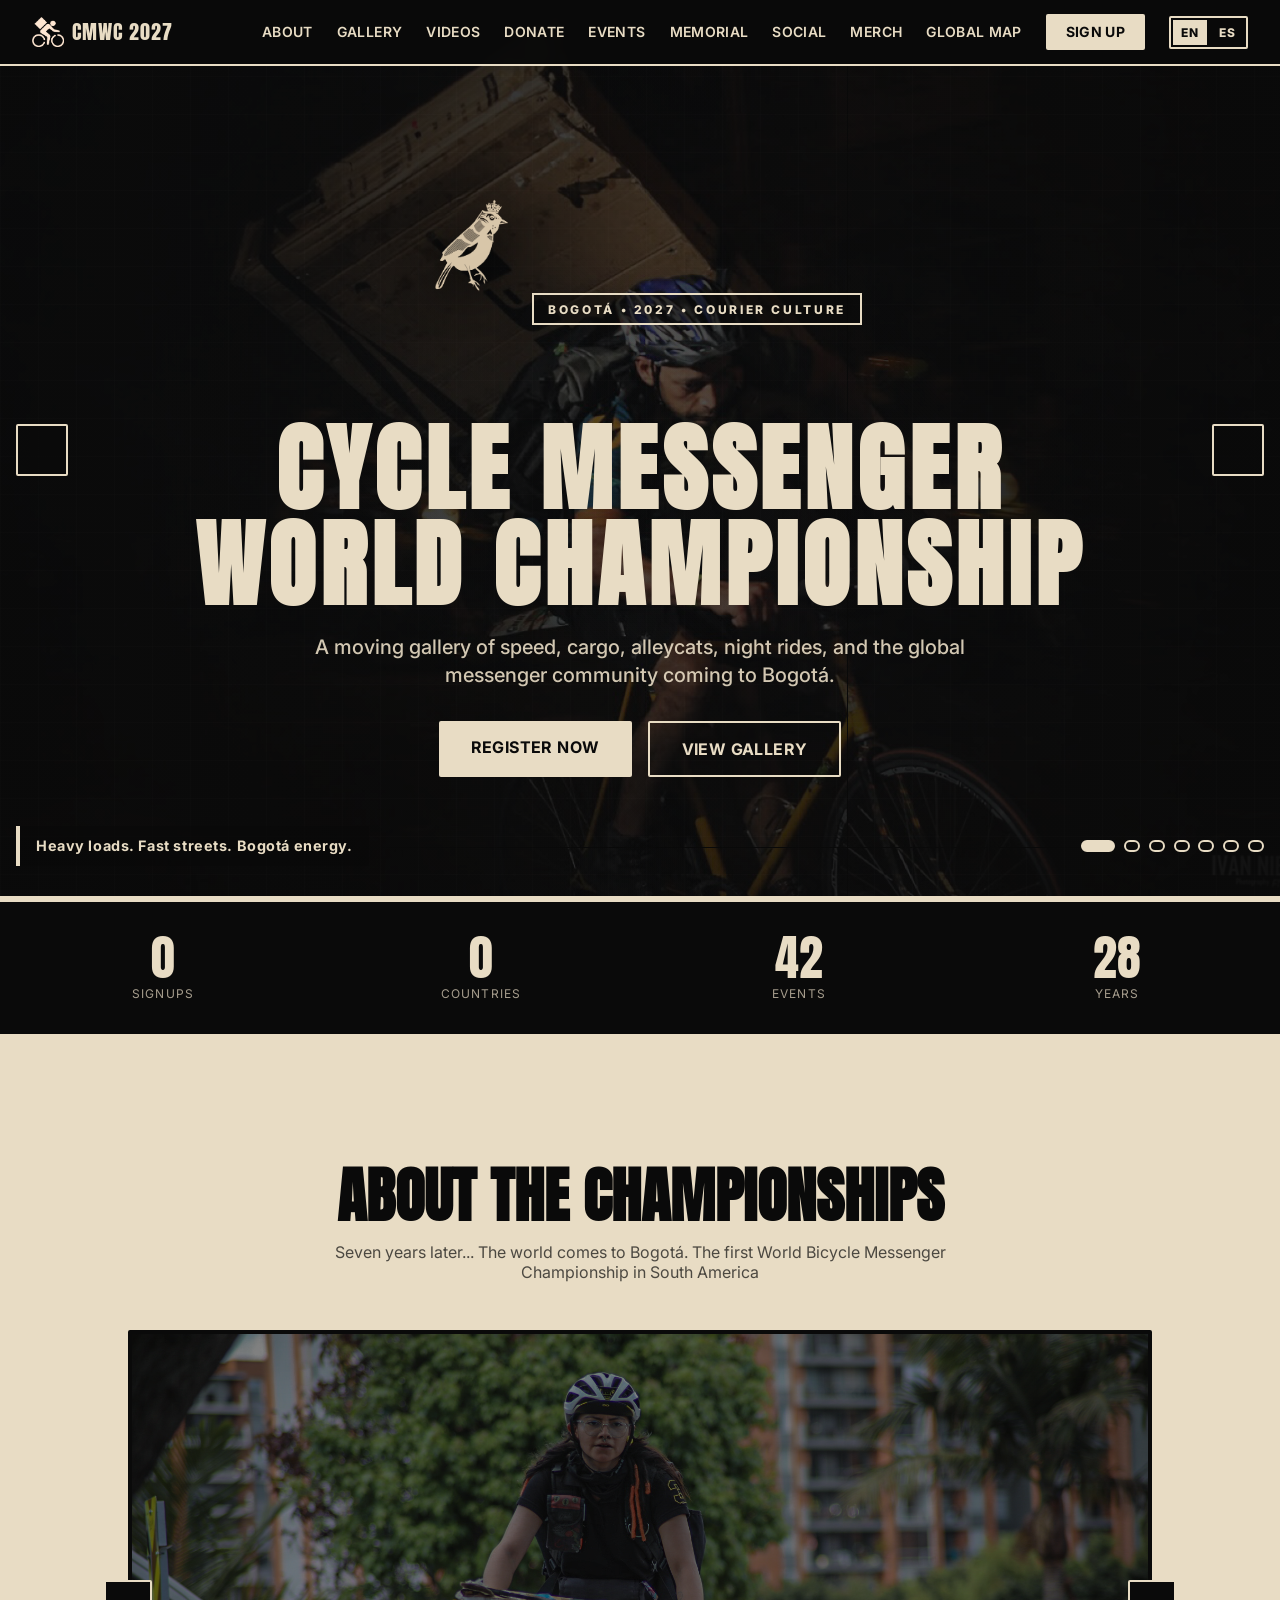
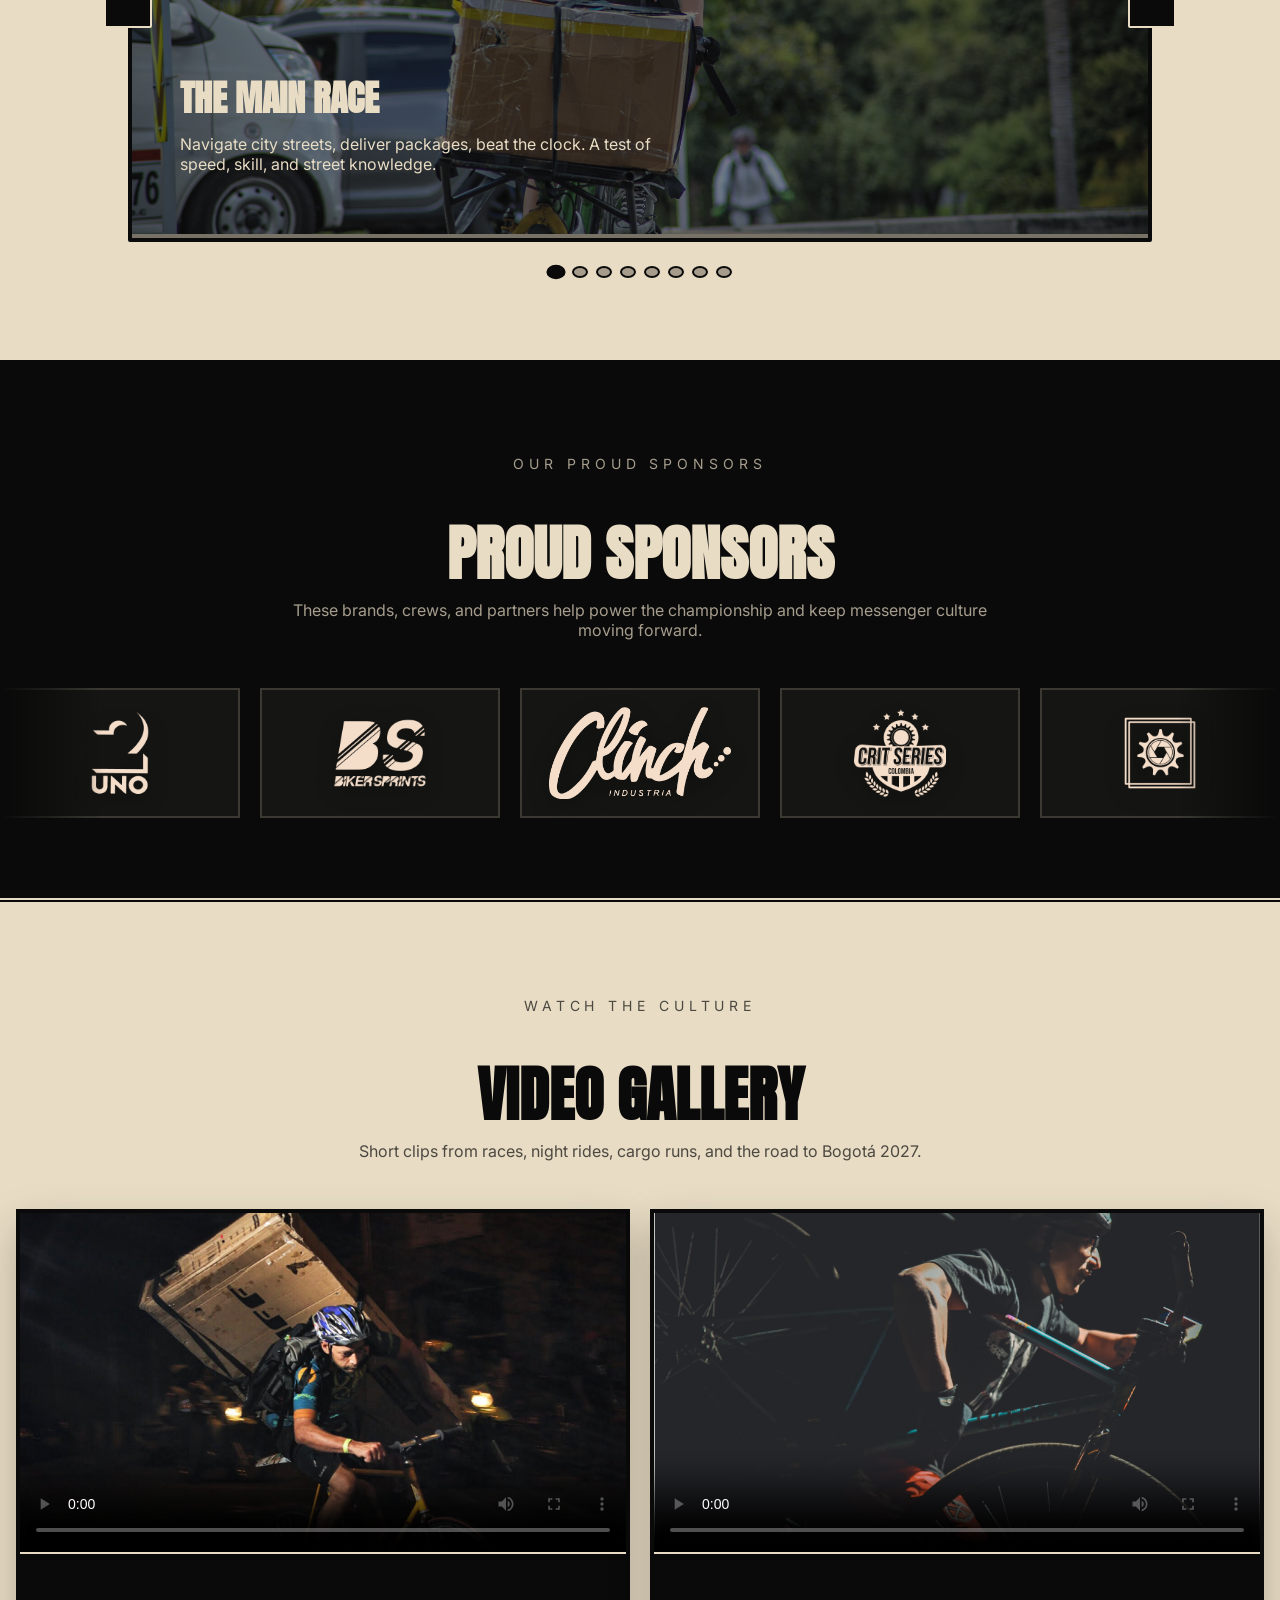
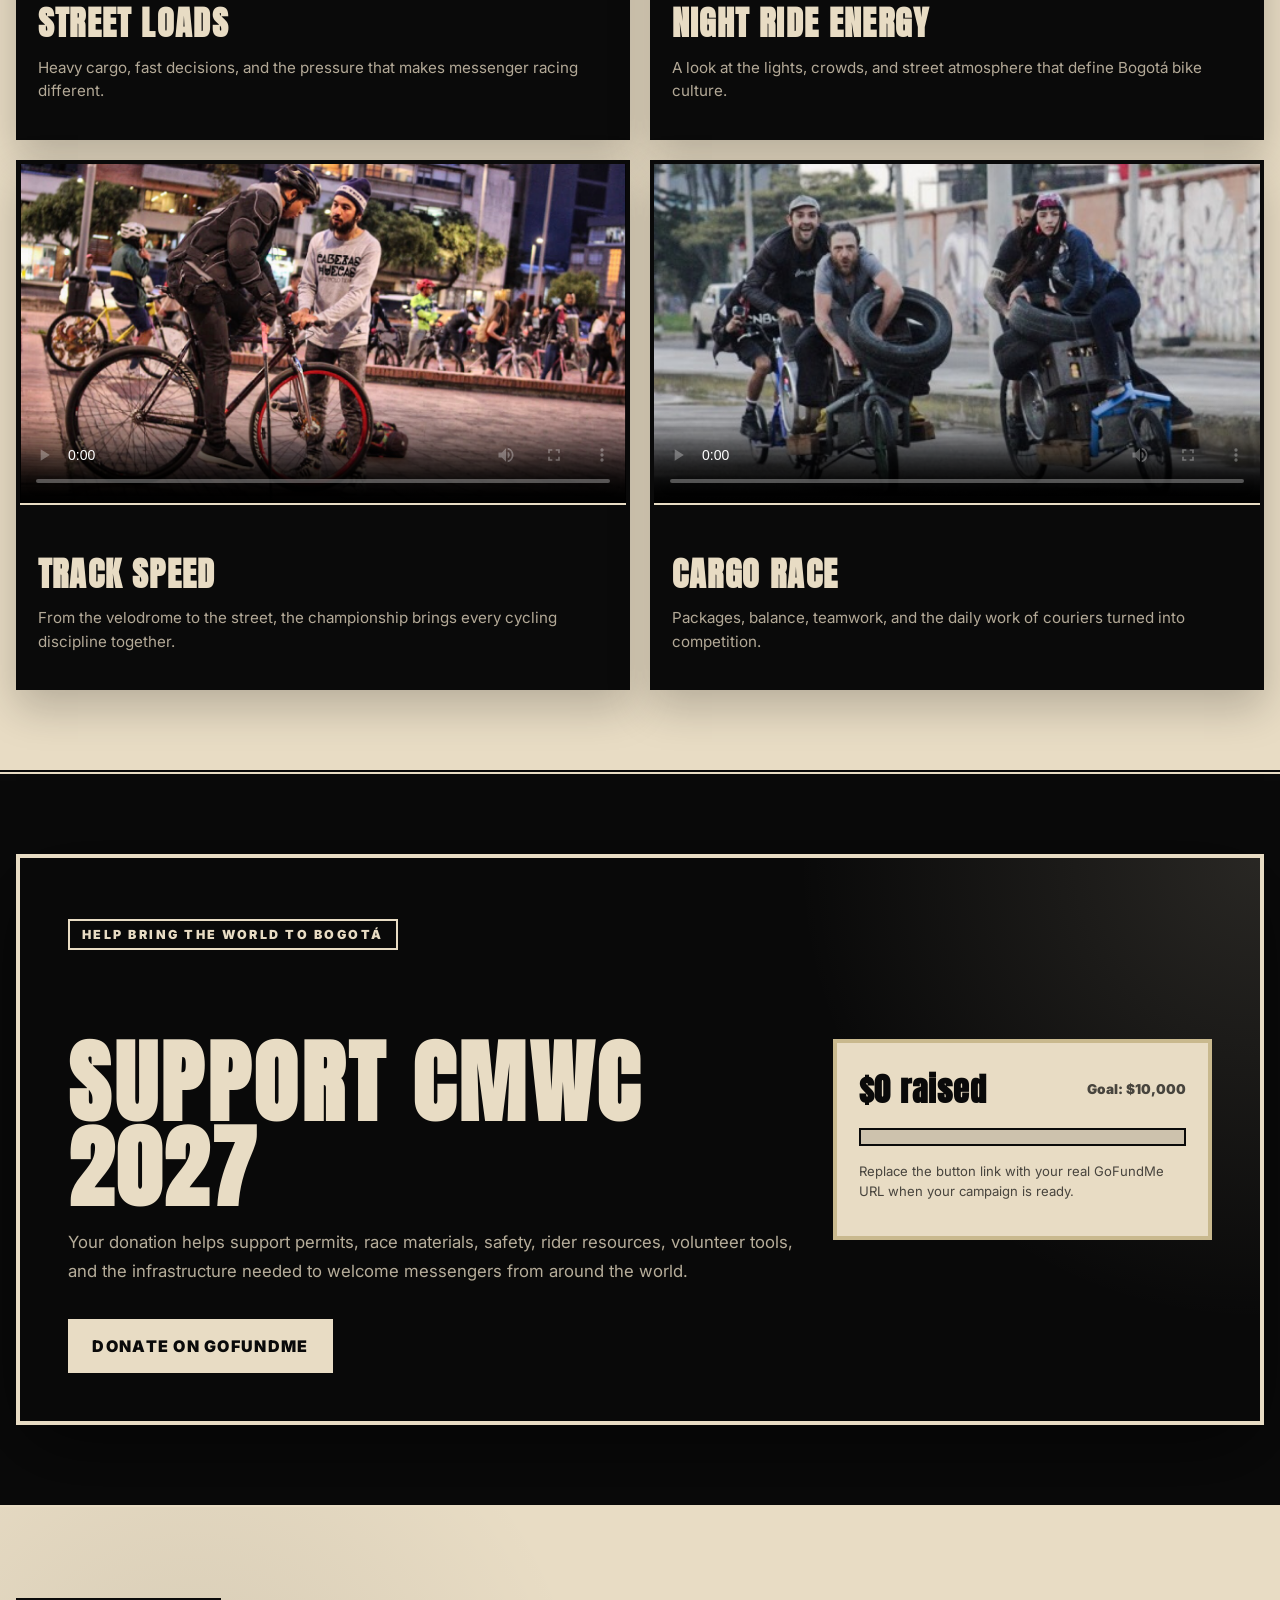
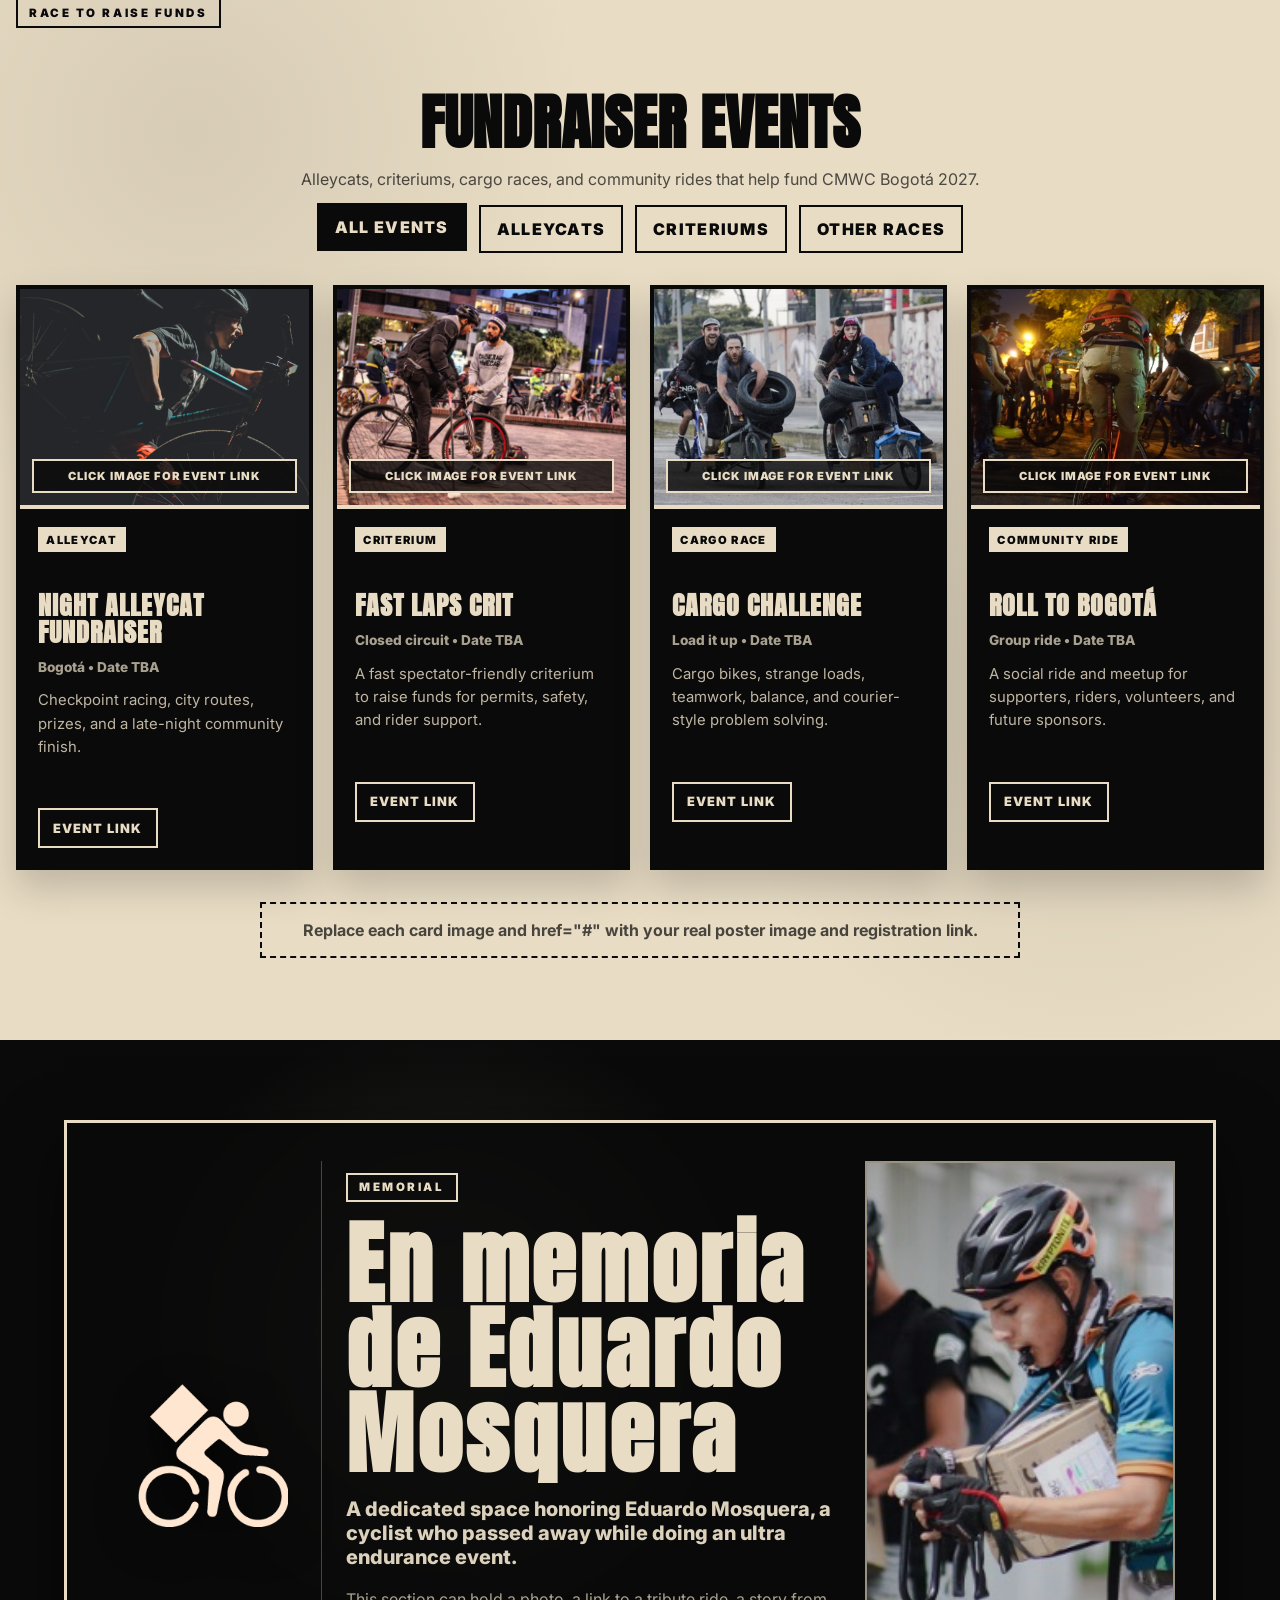
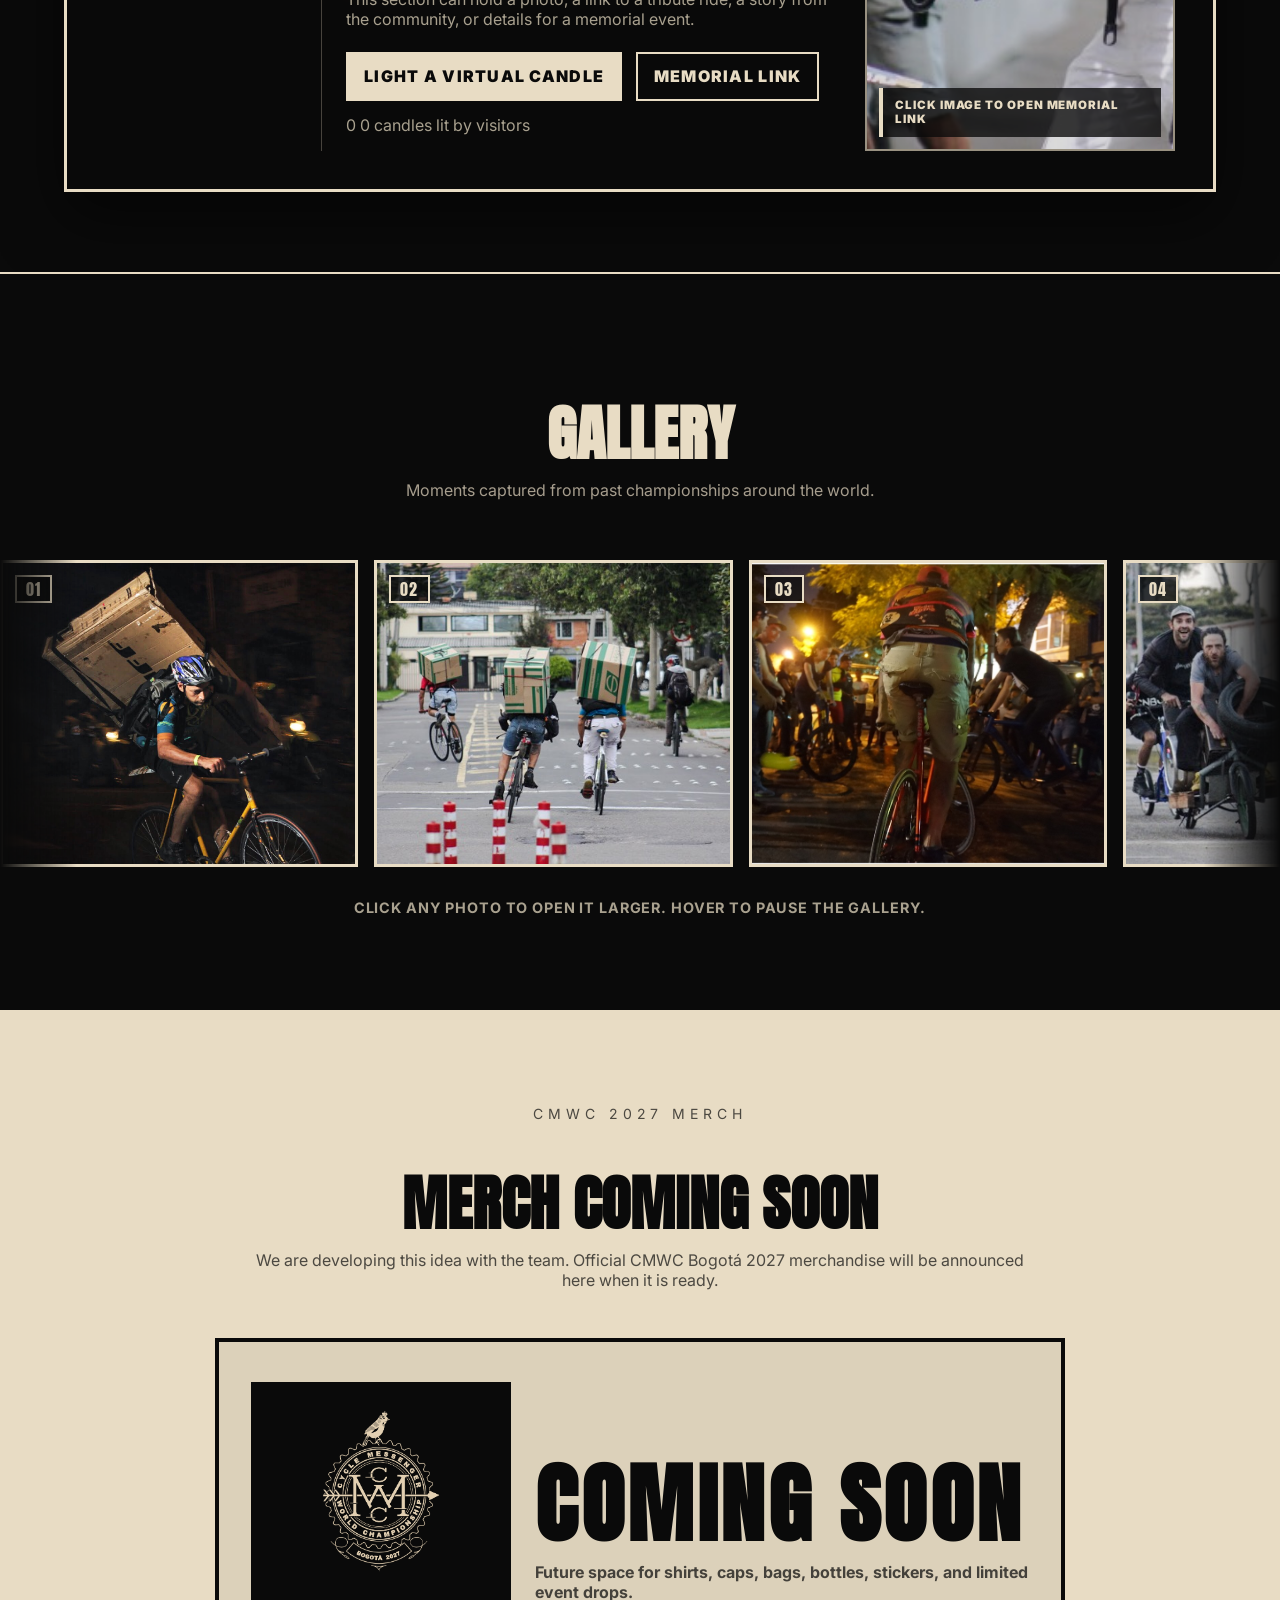
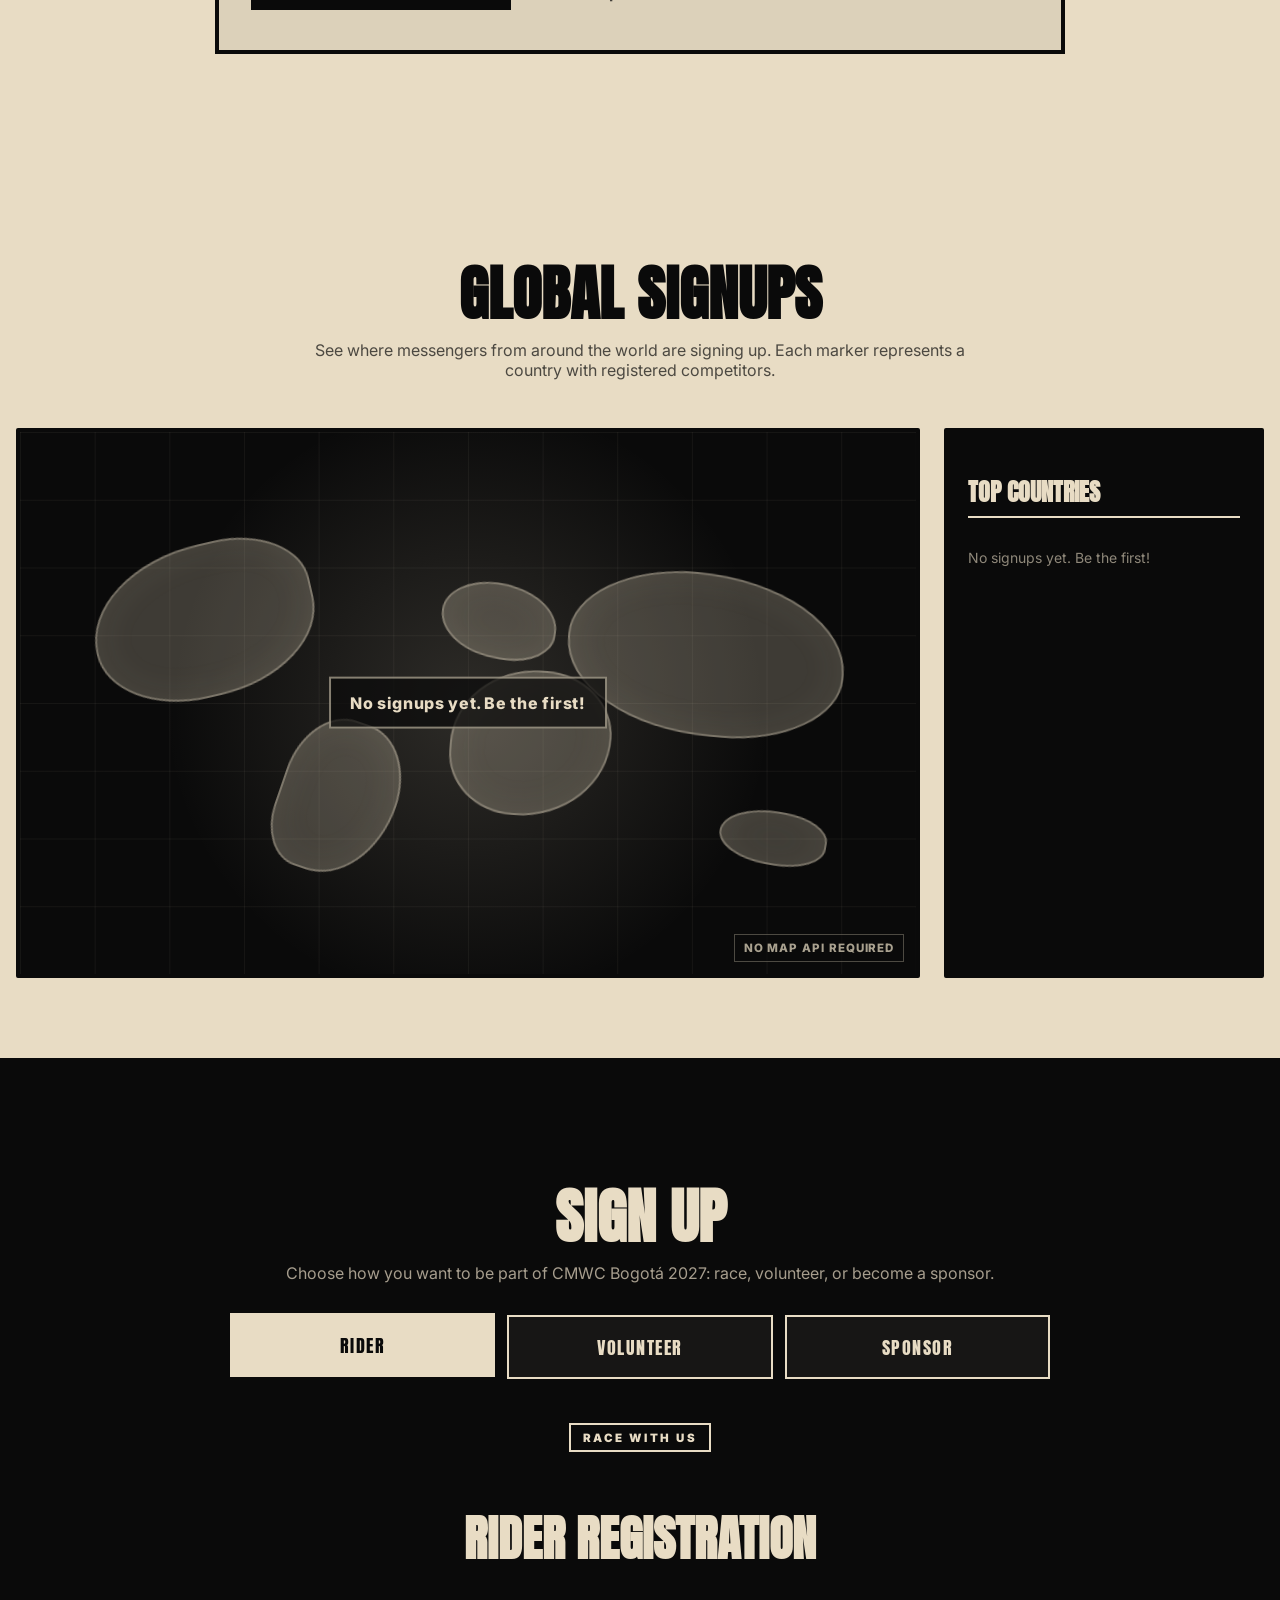
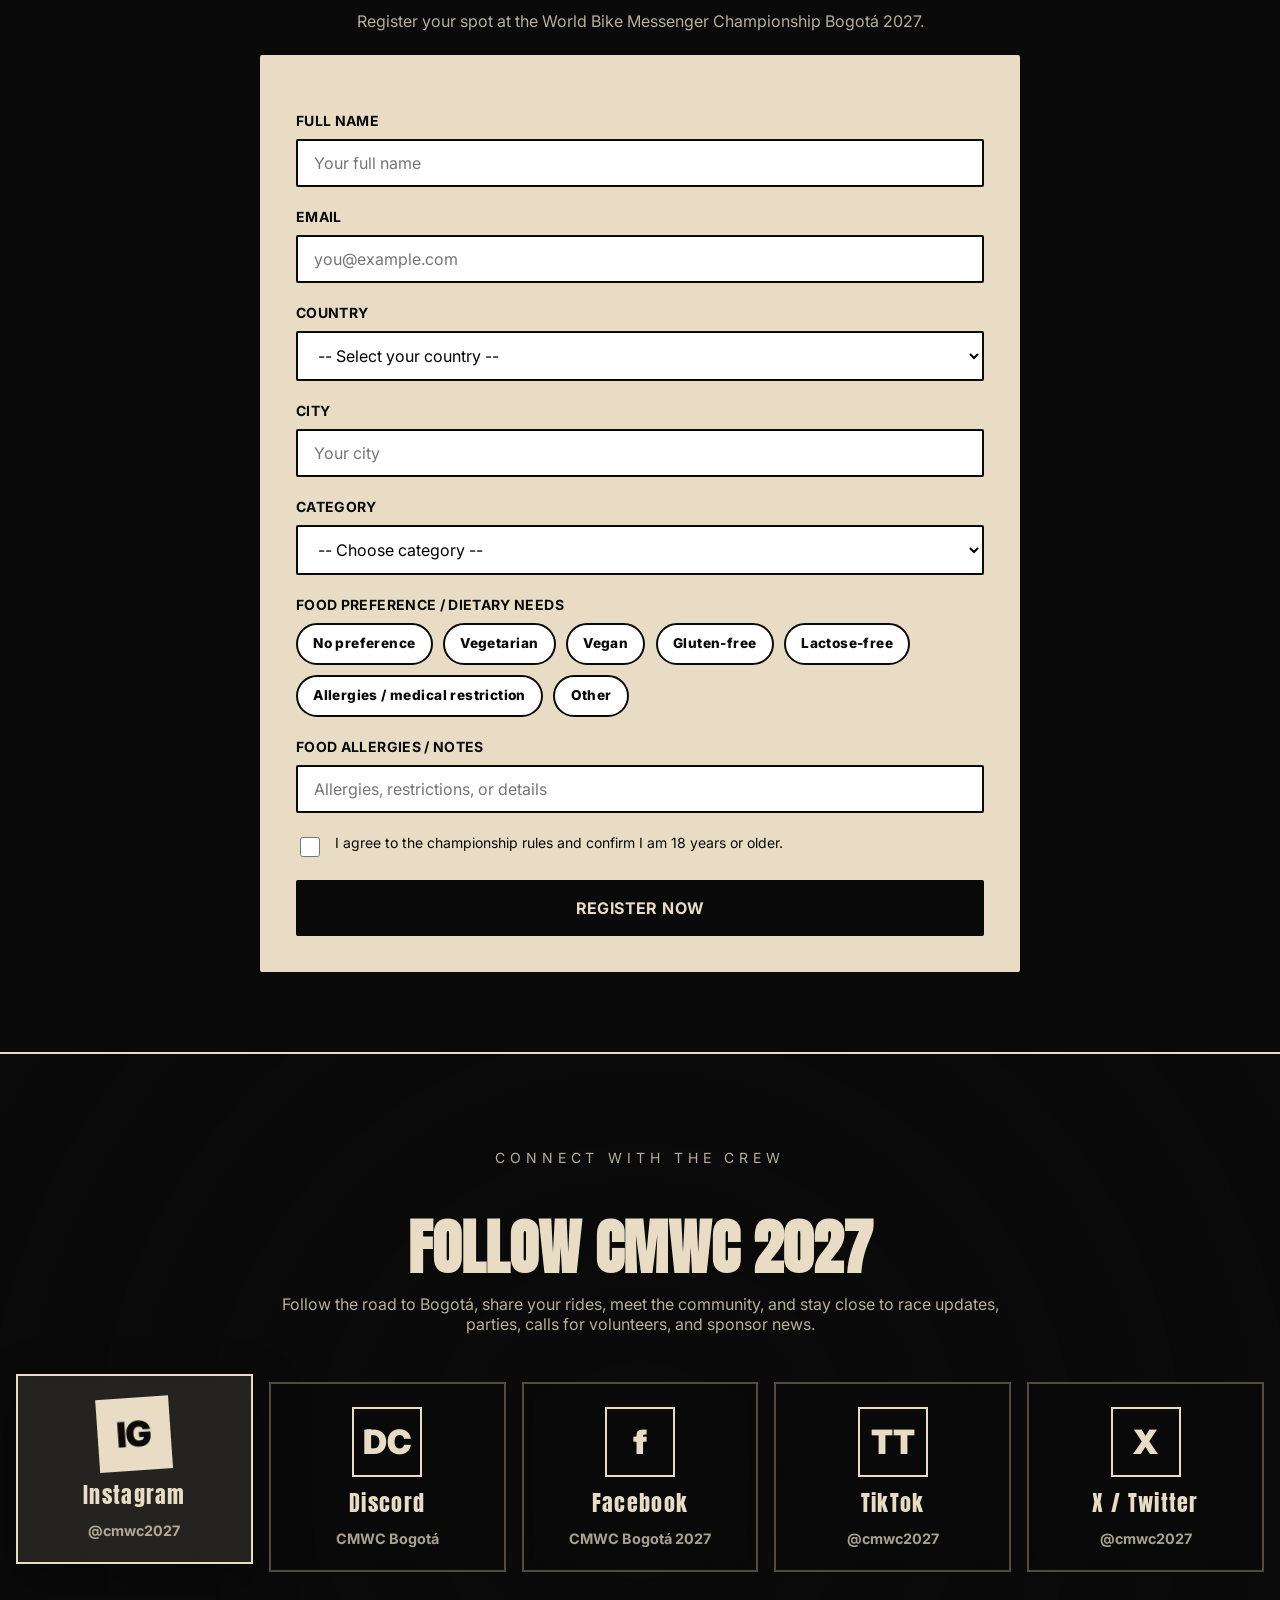
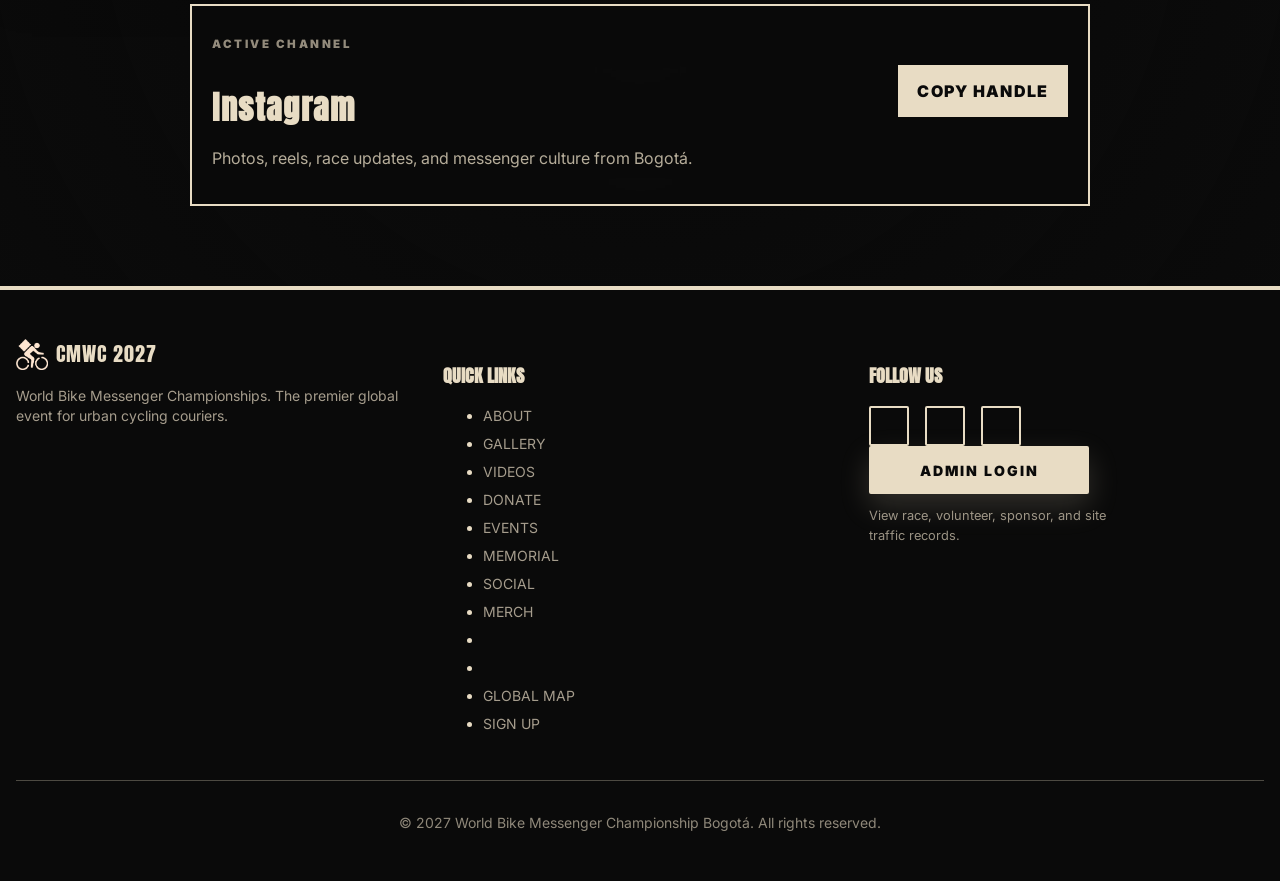
==== commit 272651ba: "added admin button" ====
--- a/index.html
+++ b/index.html
@@ -6,16 +6,16 @@
 <meta charset="utf-8"/>
 <meta content="width=device-width, initial-scale=1.0" name="viewport"/>
 <title>CMWC Bogotá 2027</title>
-<meta content="Cycle Messenger World Championship Bogotá 2027 — rider registration, volunteer signup, sponsors, fundraiser events, video gallery, and community updates." name="description"/>
+<meta content="World Bike Messenger Championship Bogotá 2027 — rider registration, volunteer signup, sponsors, fundraiser events, video gallery, and community updates." name="description"/>
 <link href="https://cmwc2027bogota.com/" rel="canonical"/>
 <meta content="website" property="og:type"/>
 <meta content="CMWC Bogotá 2027" property="og:title"/>
-<meta content="Cycle Messenger World Championship Bogotá 2027 — messenger culture, races, volunteers, sponsors, fundraising, and community updates." property="og:description"/>
+<meta content="World Bike Messenger Championship Bogotá 2027 — messenger culture, races, volunteers, sponsors, fundraising, and community updates." property="og:description"/>
 <meta content="https://cmwc2027bogota.com/" property="og:url"/>
 <meta content="https://cmwc2027bogota.com/images/LogoOficialCMWC2027.png" property="og:image"/>
 <meta content="summary_large_image" name="twitter:card"/>
 <meta content="CMWC Bogotá 2027" name="twitter:title"/>
-<meta content="Cycle Messenger World Championship Bogotá 2027." name="twitter:description"/>
+<meta content="World Bike Messenger Championship Bogotá 2027." name="twitter:description"/>
 <meta content="https://cmwc2027bogota.com/images/LogoOficialCMWC2027.png" name="twitter:image"/>
 <link href="https://fonts.googleapis.com" rel="preconnect"/>
 <link crossorigin="" href="https://fonts.gstatic.com" rel="preconnect"/>
@@ -815,7 +815,7 @@
 <div class="signup-panel-intro">
 <p class="section-eyebrow rider-eyebrow">RACE WITH US</p>
 <h3 class="font-anton text-4xl md:text-5xl text-beige rider-title">RIDER REGISTRATION</h3>
-<p class="rider-text">Register your spot at the Cycle Messenger World Championship Bogotá 2027.</p>
+<p class="rider-text">Register your spot at the World Bike Messenger Championship Bogotá 2027.</p>
 </div>
 <form action="forms/rider-signup.php" class="bg-beige text-black p-6 md:p-8 rounded-sm border-4 border-beige space-y-5 unified-form-card" id="signup-form" method="POST">
 <input aria-hidden="true" autocomplete="off" class="form-hp" name="website" tabindex="-1" type="text"/>
@@ -1094,7 +1094,7 @@
 </div>
 <div>
 <h4 class="font-anton text-lg mb-4">FOLLOW US</h4>
-<div class="flex gap-4">
+<div class="flex gap-4 mb-6">
 <a class="w-10 h-10 border-2 border-beige flex items-center justify-center hover:bg-beige hover:text-black transition-all rounded-sm" href="#">
 <i class="w-5 h-5" data-lucide="instagram"></i>
 </a>
@@ -1105,10 +1105,12 @@
 <i class="w-5 h-5" data-lucide="facebook"></i>
 </a>
 </div>
+<a class="admin-footer-button" href="admin/login.php" aria-label="Admin Login">ADMIN LOGIN</a>
+<p class="admin-footer-note">View race, volunteer, sponsor, and site traffic records.</p>
 </div>
 </div>
 <div class="max-w-7xl mx-auto mt-8 pt-8 border-t border-beige/30 text-center text-beige/60 text-sm">
-            © 2027 Cycle Messenger World Championship Bogotá. All rights reserved.<br/><a class="admin-footer-link" href="admin/login.php">Admin Login</a>
+            © 2027 World Bike Messenger Championship Bogotá. All rights reserved.<br/><a class="admin-footer-link" href="admin/login.php">ADMIN LOGIN</a>
 </div>
 </footer>
 <!-- Lightbox -->
@@ -1119,6 +1121,6 @@
 <img alt="Full size" class="max-w-full max-h-full object-contain rounded-sm border-4 border-beige" id="lightbox-img" src=""/>
 </div>
 <script src="https://unpkg.com/lucide@latest"></script>
-<script src="script.js?v=all-images-gallery-fixed-1"></script>
+<script src="script.js?v=admin-traffic-1"></script>
 </body>
 </html>
--- a/style.css
+++ b/style.css
@@ -2143,18 +2143,66 @@
 }
 
 
-/* Small admin login link in the footer */
+
+/* Prominent footer admin login button */
+.admin-footer-button {
+    display: inline-flex;
+    align-items: center;
+    justify-content: center;
+    width: 100%;
+    max-width: 220px;
+    padding: 0.85rem 1.1rem;
+    border: 2px solid var(--beige);
+    background: var(--beige);
+    color: var(--black);
+    font-size: 0.88rem;
+    font-weight: 900;
+    letter-spacing: 0.14em;
+    text-transform: uppercase;
+    text-decoration: none;
+    border-radius: 2px;
+    box-shadow: 0 12px 30px rgba(232, 220, 196, 0.18);
+    transition: transform 0.25s ease, background 0.25s ease, color 0.25s ease;
+}
+
+.admin-footer-button:hover,
+.admin-footer-button:focus {
+    transform: translateY(-3px);
+    background: transparent;
+    color: var(--beige);
+    outline: none;
+}
+
+.admin-footer-note {
+    margin-top: 0.75rem;
+    max-width: 260px;
+    color: rgba(232, 220, 196, 0.65);
+    font-size: 0.8rem;
+    line-height: 1.5;
+}
+
+/* Footer admin login button */
 .admin-footer-link {
-    display: inline-block;
-    margin-top: 0.5rem;
-    color: rgba(232, 220, 196, 0.7);
-    font-size: 0.8rem;
-    text-decoration: underline;
-    text-underline-offset: 3px;
+    display: inline-flex;
+    align-items: center;
+    justify-content: center;
+    margin-top: 0.85rem;
+    padding: 0.65rem 1rem;
+    border: 2px solid var(--beige);
+    background: transparent;
+    color: var(--beige);
+    font-size: 0.78rem;
+    font-weight: 900;
+    letter-spacing: 0.12em;
+    text-transform: uppercase;
+    text-decoration: none;
+    border-radius: 2px;
+    transition: all 0.25s ease;
 }
 
 .admin-footer-link:hover {
-    color: var(--beige);
+    background: var(--beige);
+    color: var(--black);
 }
 
 
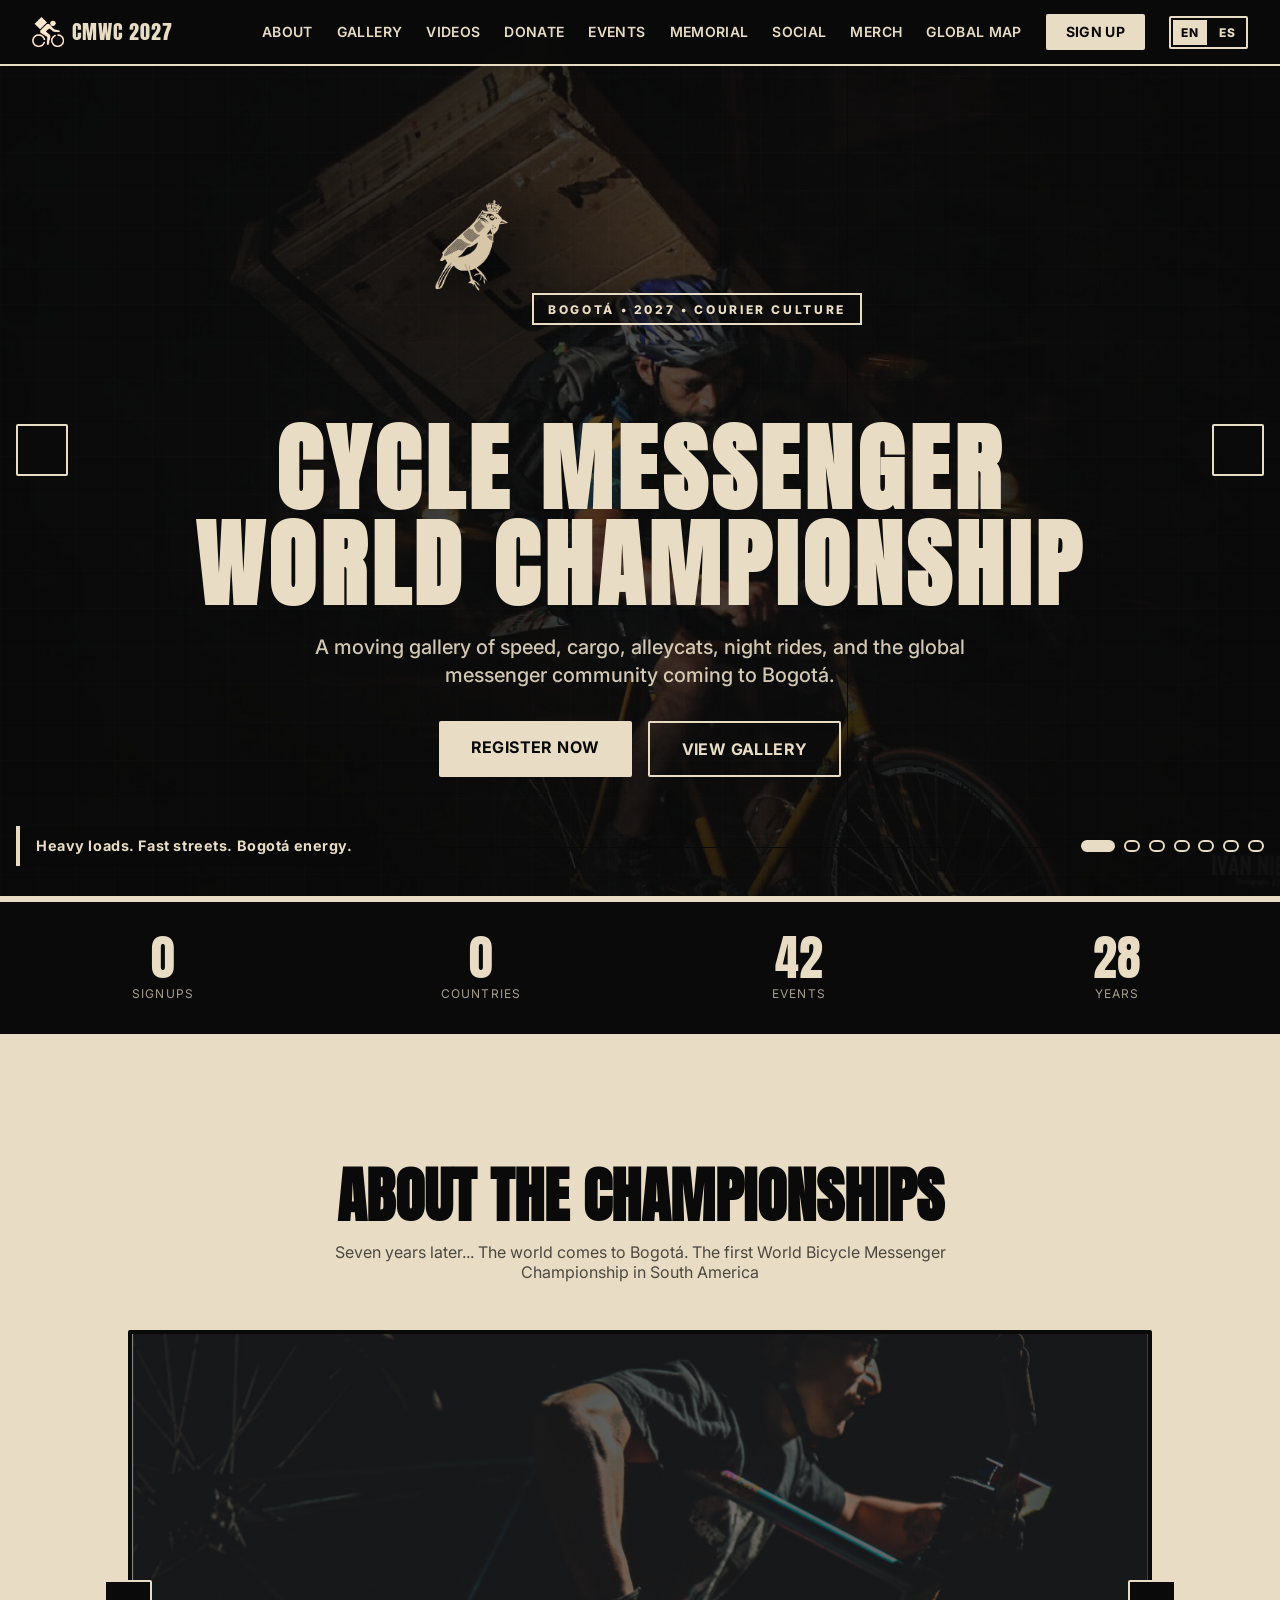
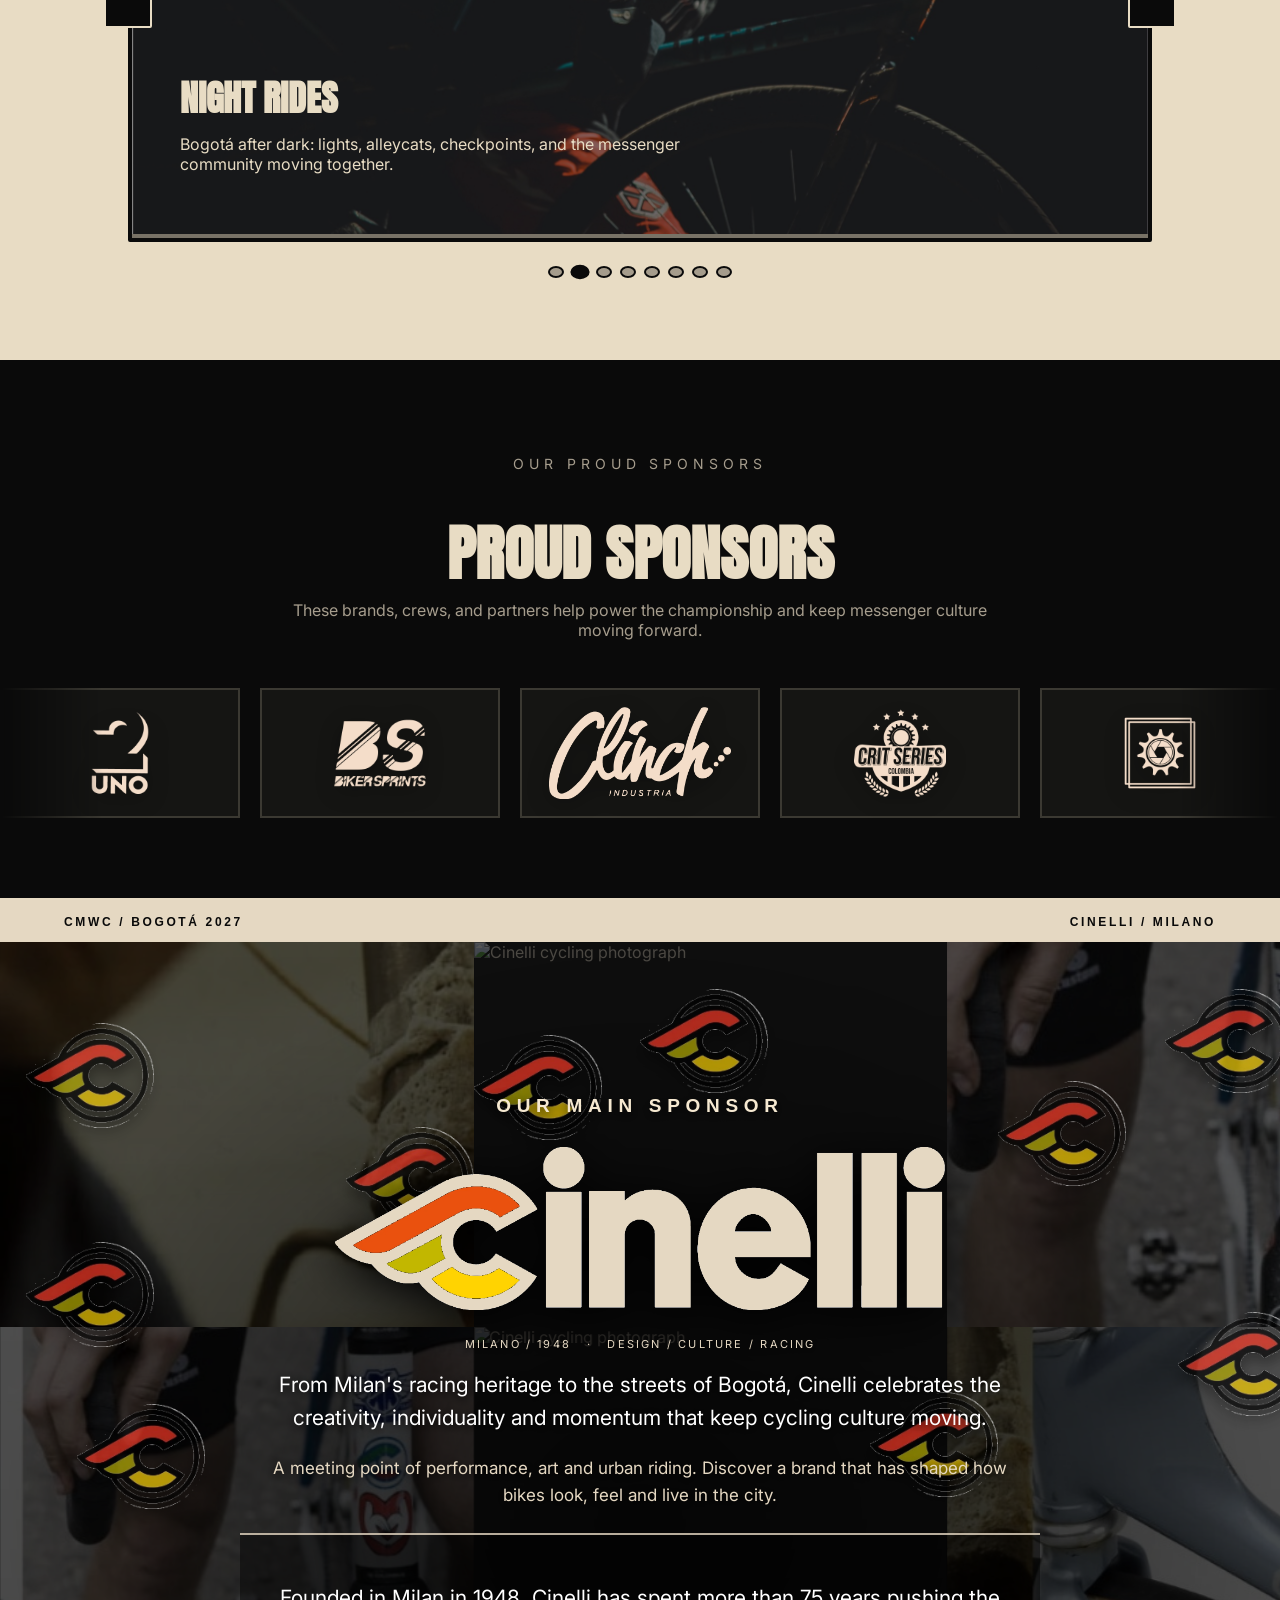
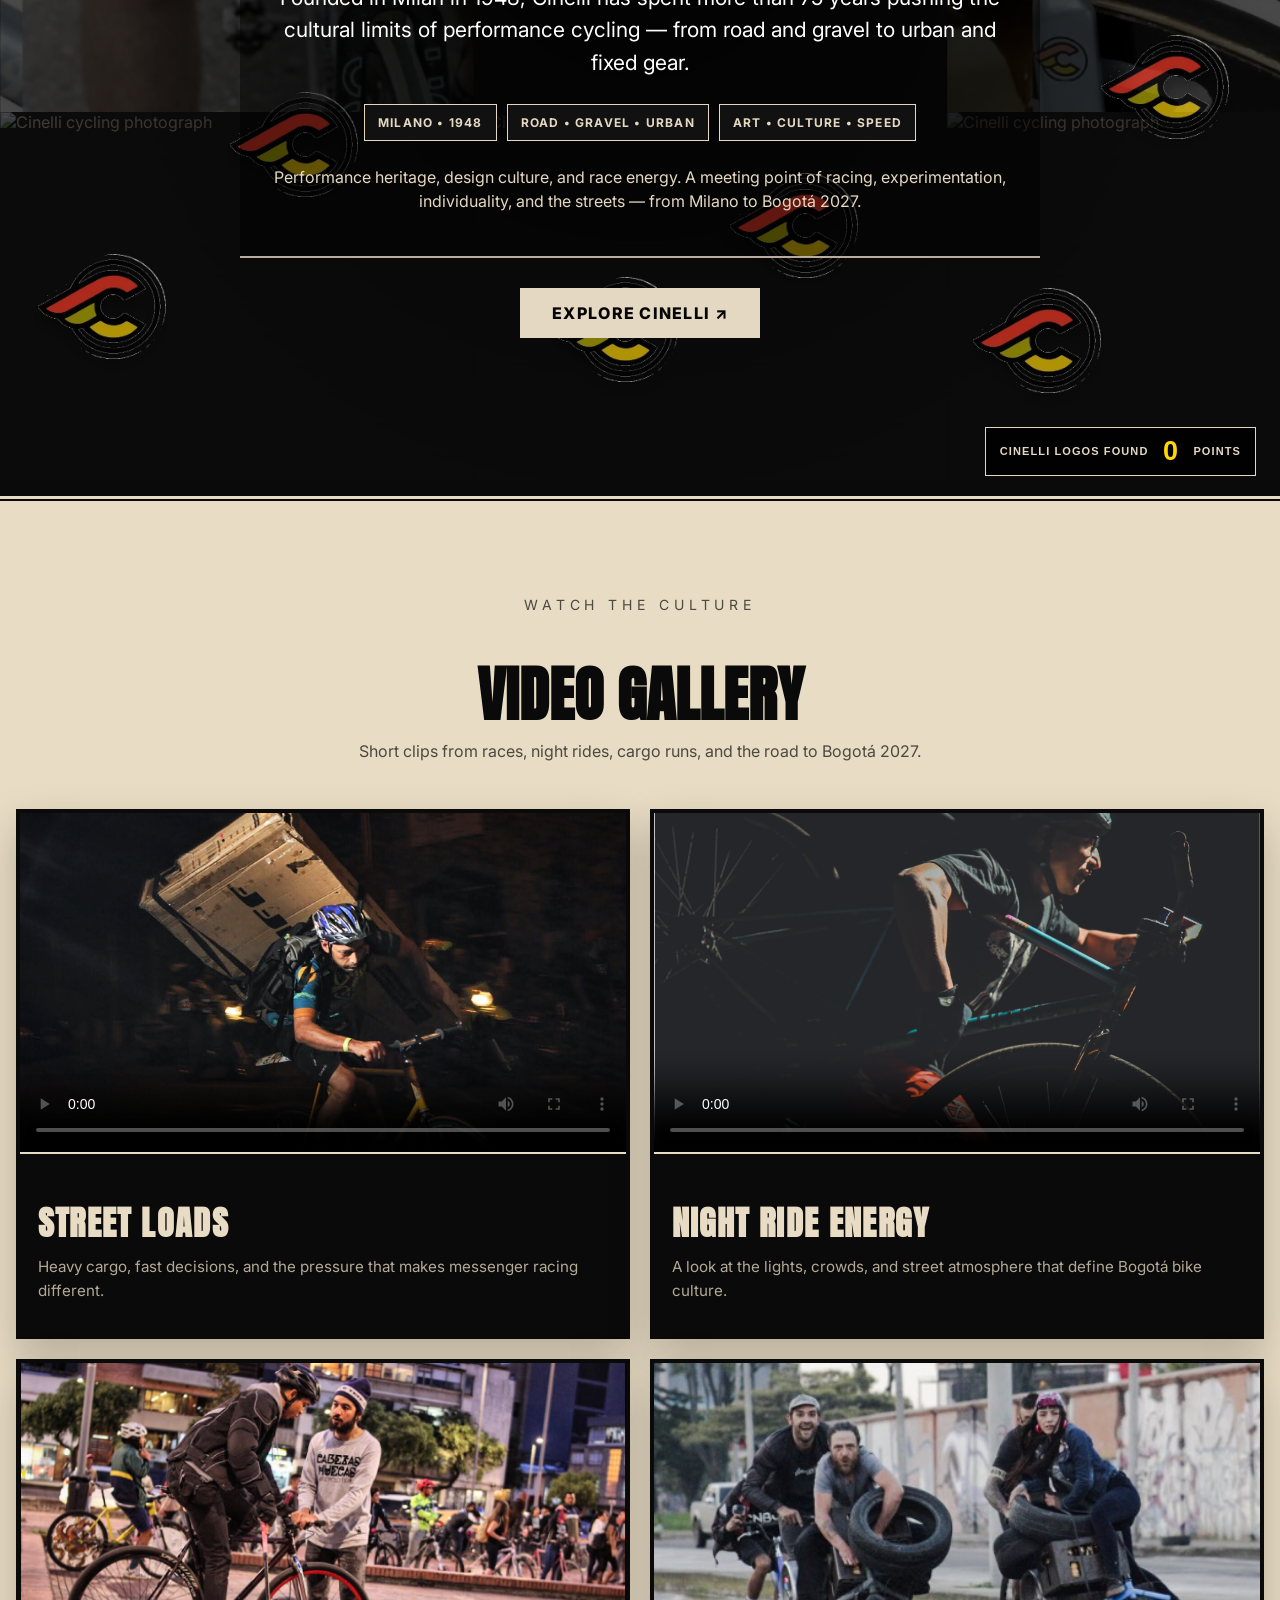
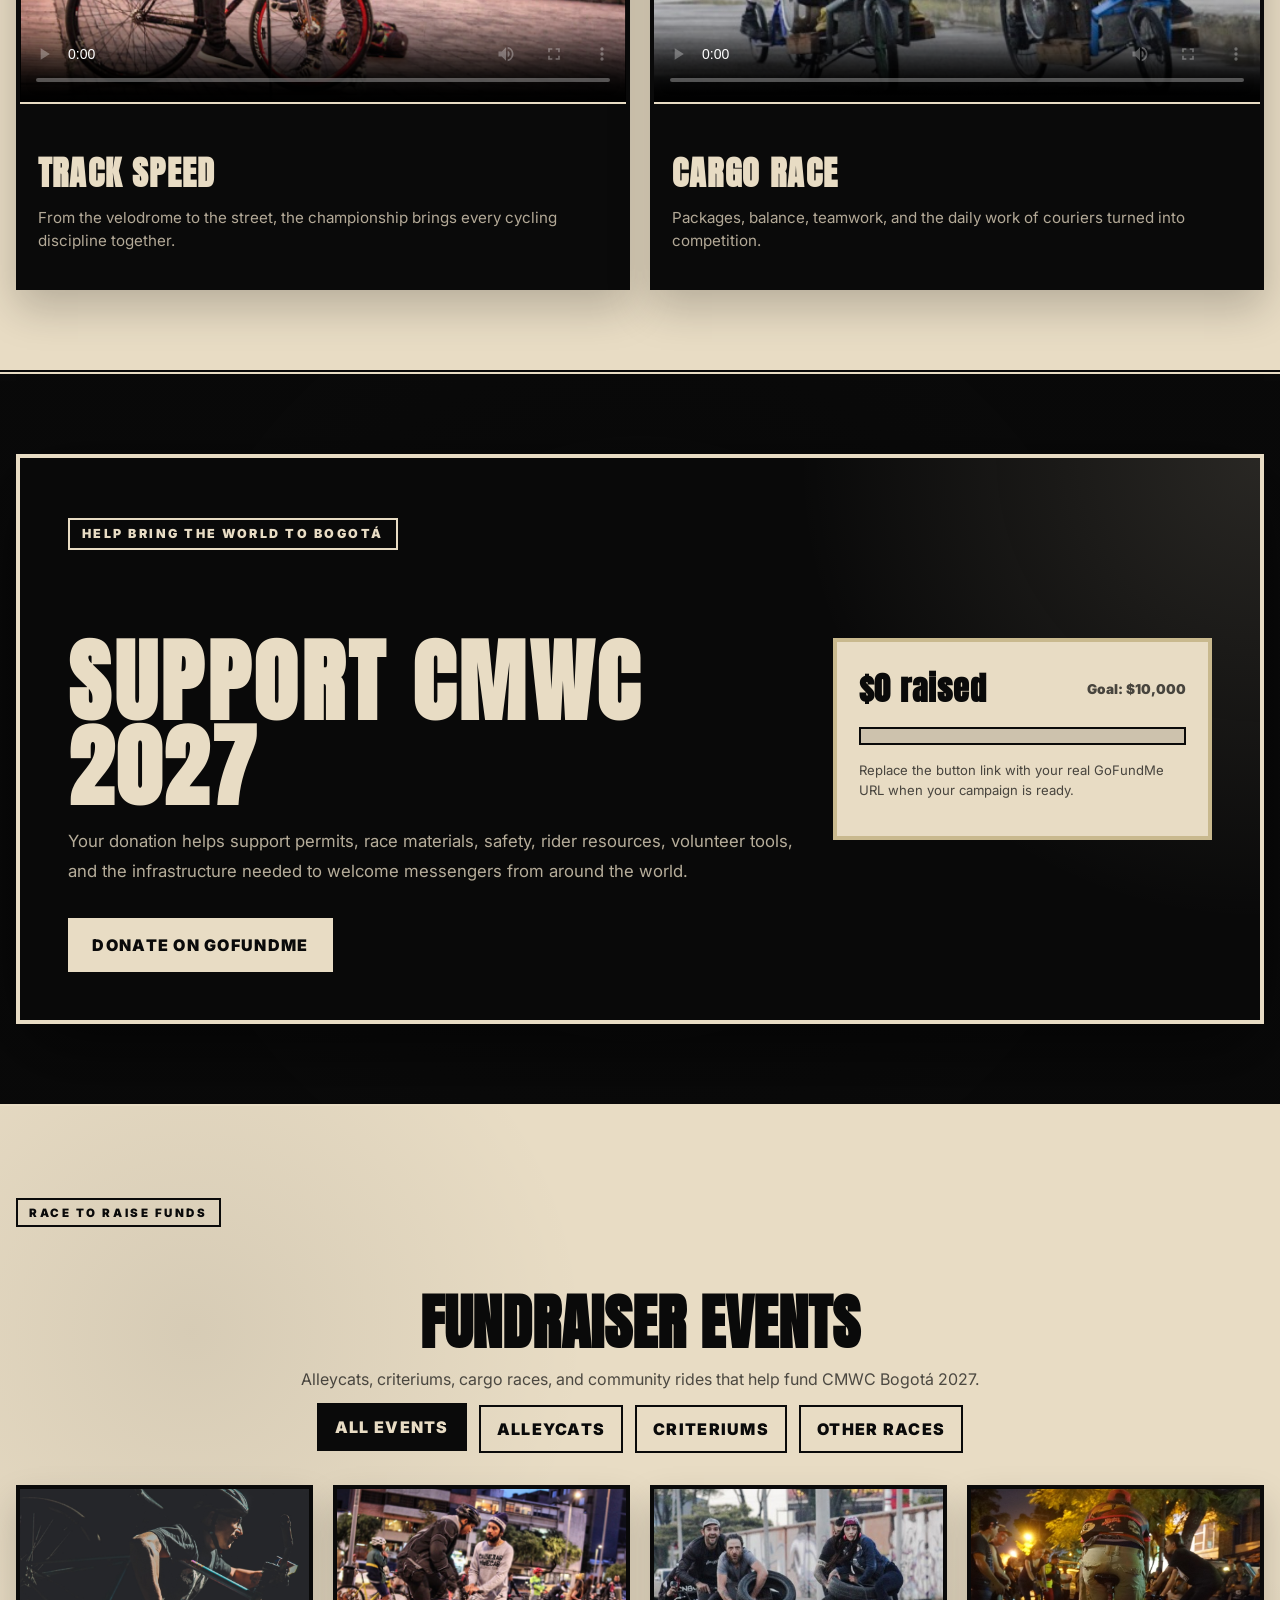
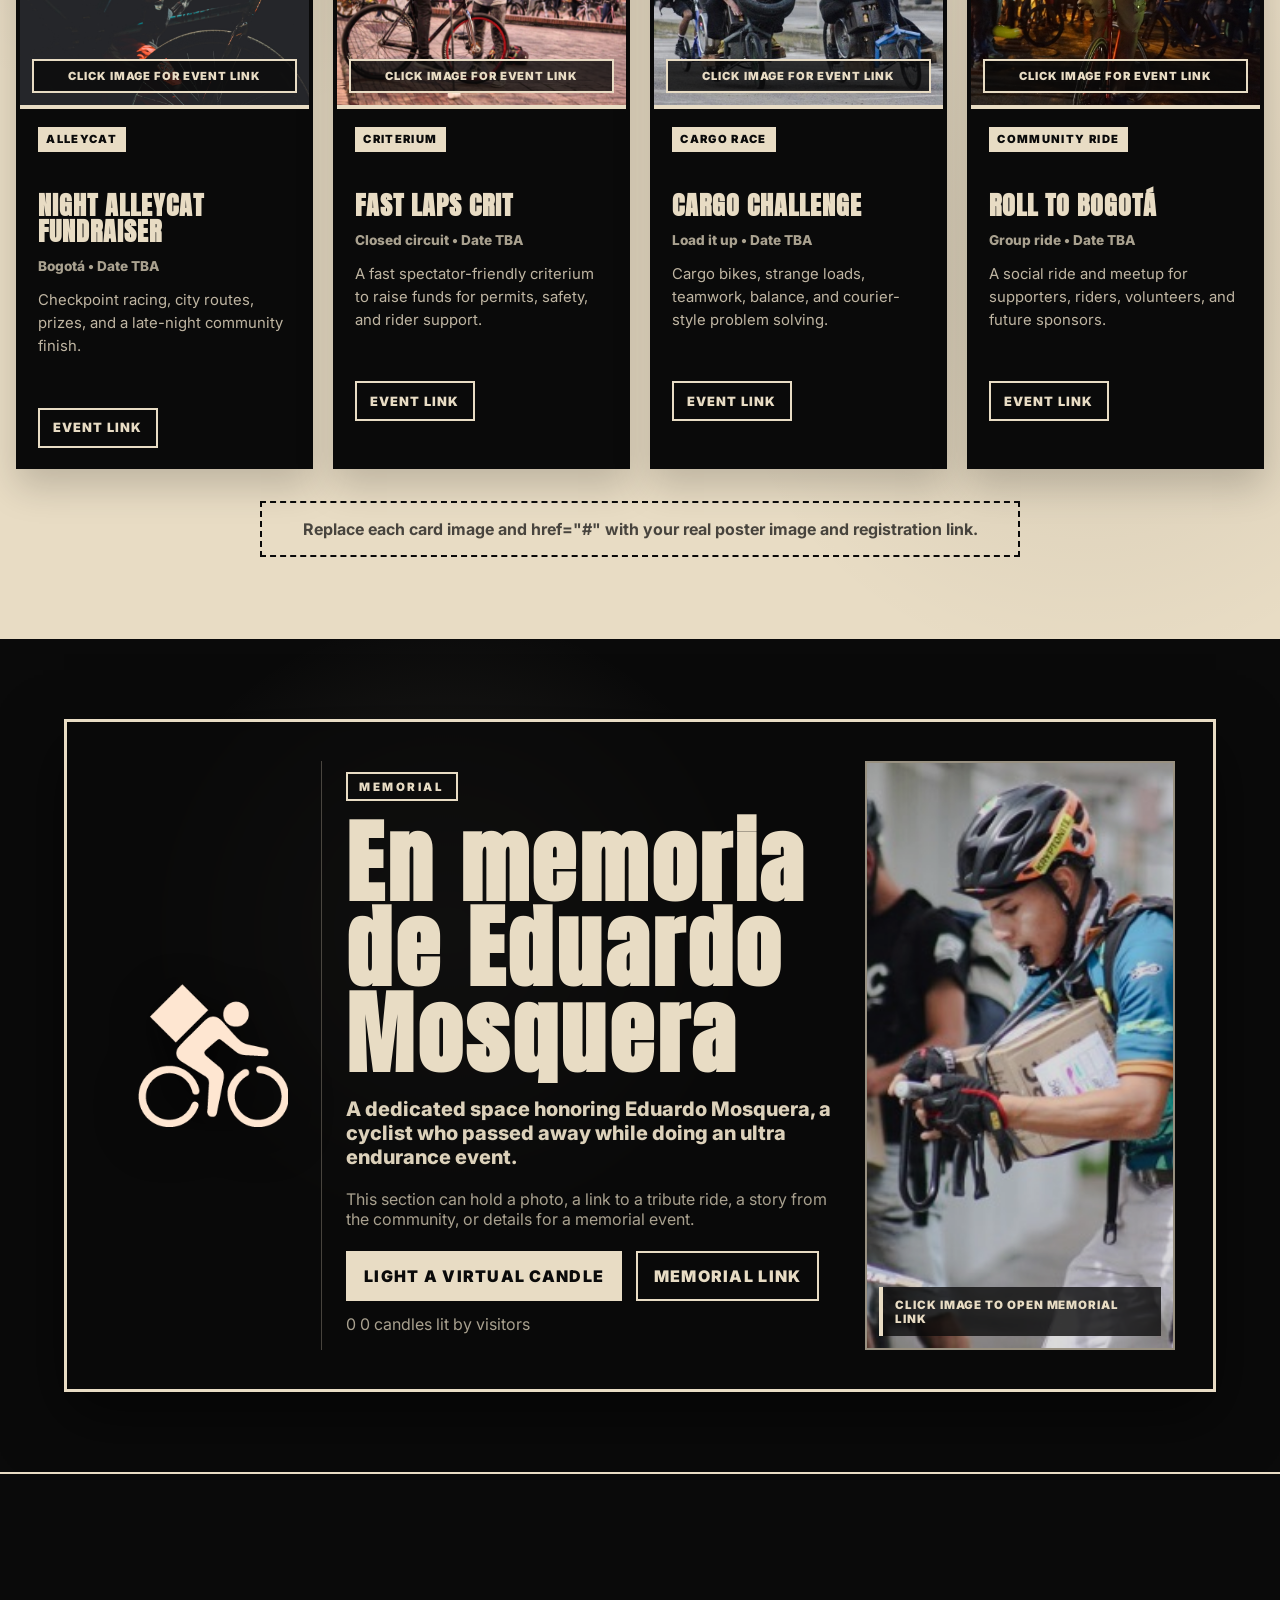
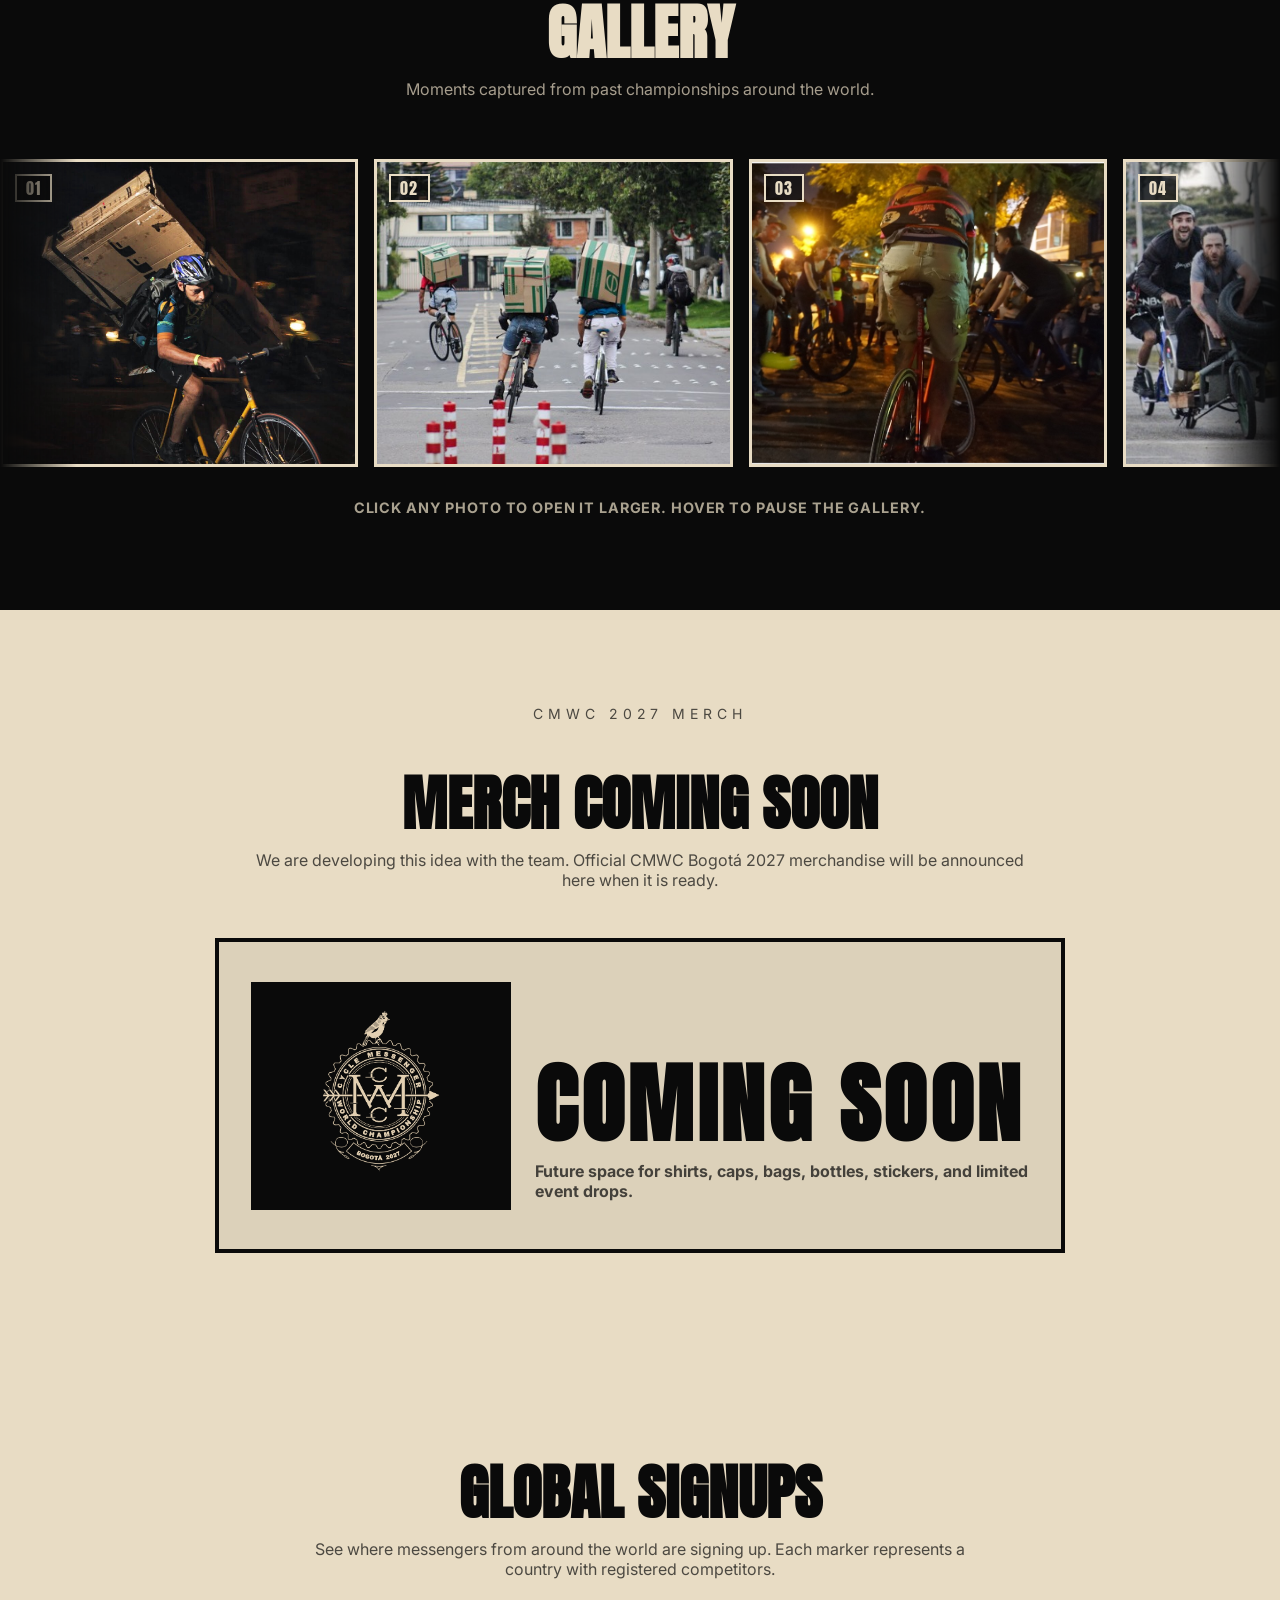
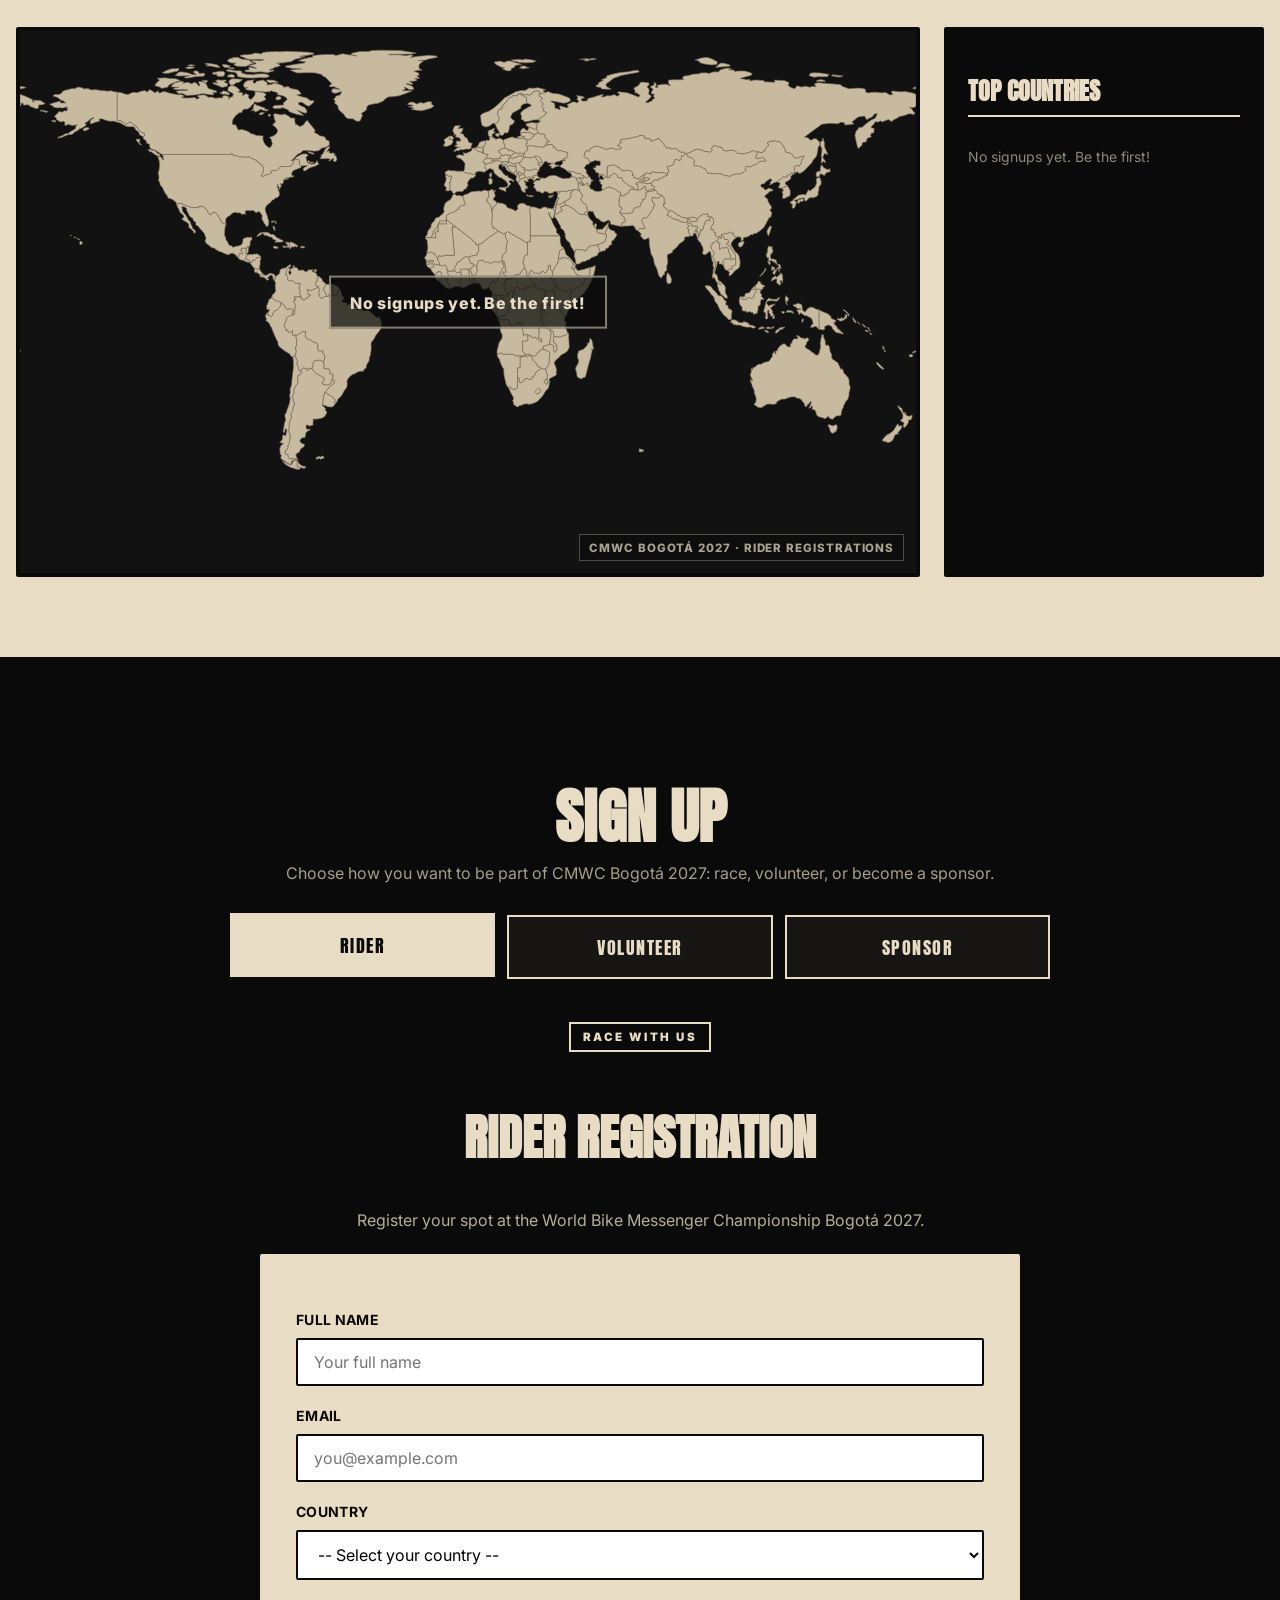
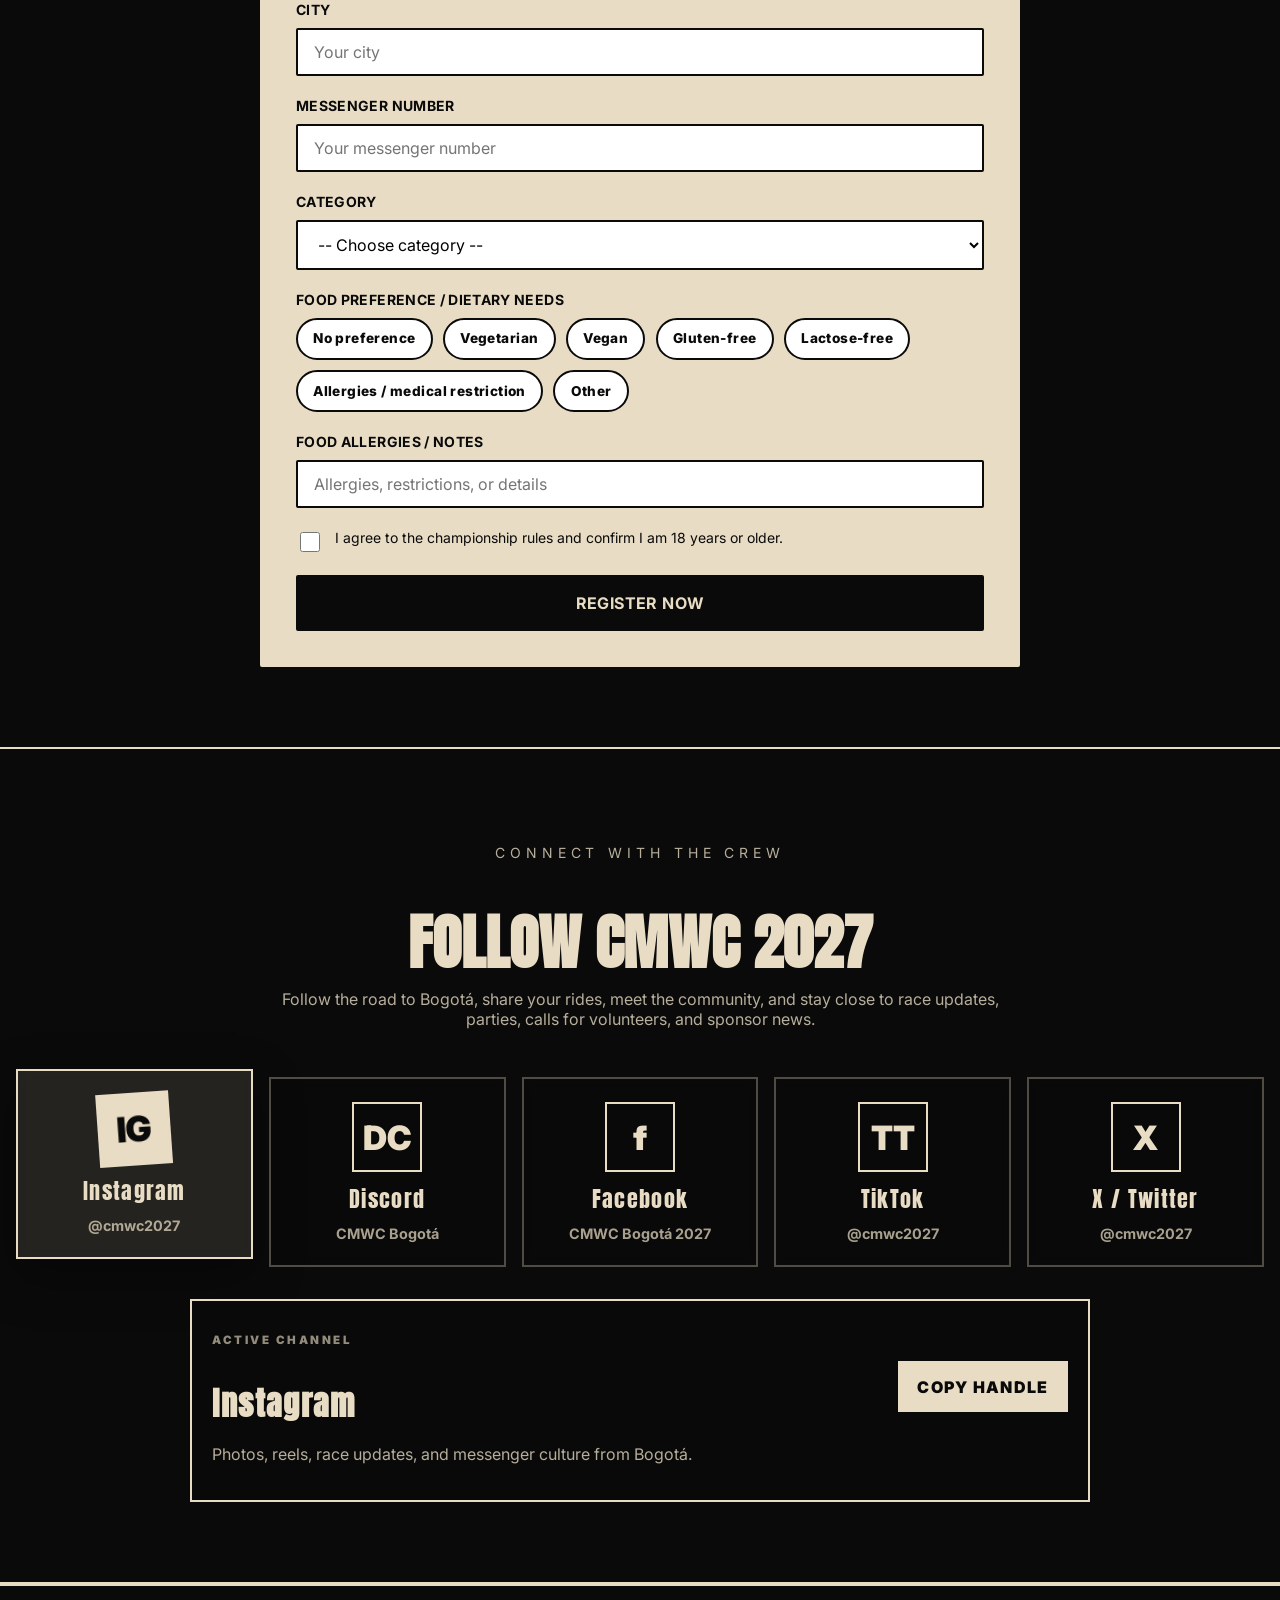
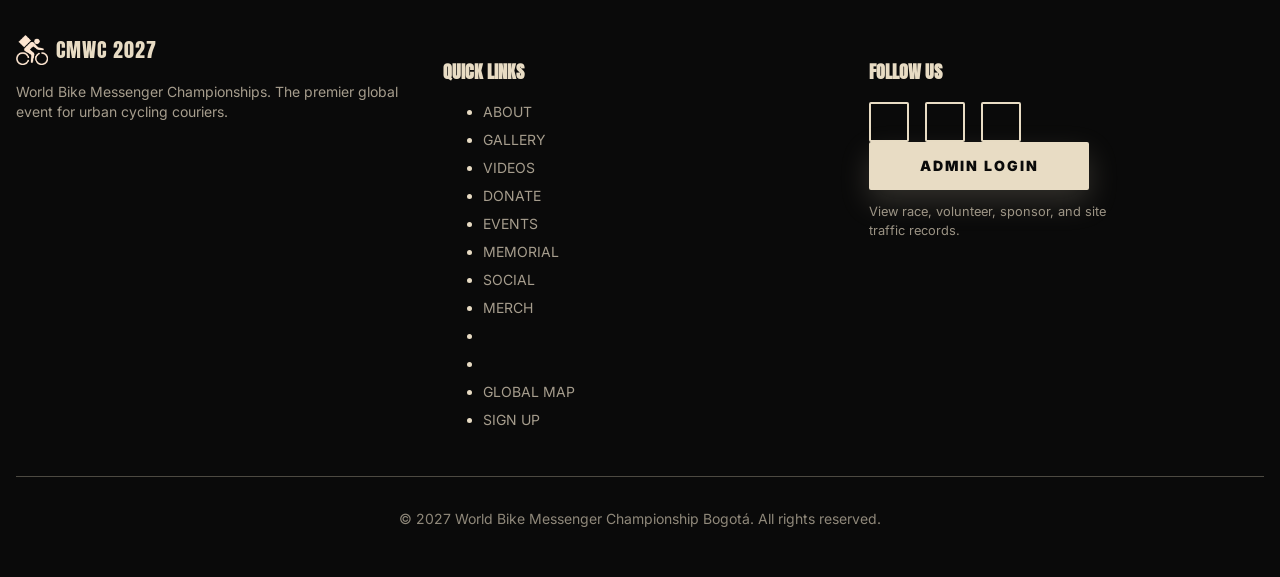
==== commit 1d64f7b1: "added cinelli section" ====
--- a/index.html
+++ b/index.html
@@ -22,7 +22,7 @@
 <link href="https://fonts.googleapis.com/css2?family=Anton&amp;family=Inter:wght@400;500;600;700&amp;display=swap" rel="stylesheet"/>
 <script src="https://cdn.tailwindcss.com"></script>
 <link href="https://cdnjs.cloudflare.com/ajax/libs/font-awesome/6.5.2/css/all.min.css" rel="stylesheet"/>
-<link href="style.css?v=all-images-gallery-fixed-1" rel="stylesheet"/>
+<link href="style.css?v=world-map-fix-1" rel="stylesheet"/>
 </head>
 <body class="bg-beige text-black">
 <!-- Header / Navigation -->
@@ -256,6 +256,9 @@
 <div class="sponsor-card"><img alt="Rats Bags sponsor logo" src="images/sponsors/rats-bags.png"/></div>
 <div class="sponsor-card"><img alt="Tribu sponsor logo" src="images/sponsors/tribu.png"/></div>
 <div class="sponsor-card"><img alt="Yugo Messenger Bags sponsor logo" src="images/sponsors/yugo.png"/></div>
+<div class="sponsor-card"><img alt="Ruta Nacional 45 — Troncal del Magdalena sponsor logo" class="sponsor-logo sponsor-logo--tall" src="images/sponsors/ruta-45-beige.png" loading="lazy"/></div>
+<div class="sponsor-card"><img alt="Manifiesto Custom Culture sponsor logo" class="sponsor-logo sponsor-logo--wide" src="images/sponsors/manifesto-custom-culture-beige.png" loading="lazy"/></div>
+<div class="sponsor-card sponsor-card--wordmark"><span class="sponsor-wordmark sponsor-wordmark--cinelli">CINELLI</span></div>
 </div>
 <div aria-hidden="true" class="sponsor-track">
 <div class="sponsor-card"><img alt="" src="images/sponsors/uno.png"/></div>
@@ -277,7 +280,60 @@
 <div class="sponsor-card"><img alt="" src="images/sponsors/rats-bags.png"/></div>
 <div class="sponsor-card"><img alt="" src="images/sponsors/tribu.png"/></div>
 <div class="sponsor-card"><img alt="" src="images/sponsors/yugo.png"/></div>
-</div>
+<div class="sponsor-card"><img alt="" class="sponsor-logo sponsor-logo--tall" src="images/sponsors/ruta-45-beige.png" loading="lazy"/></div>
+<div class="sponsor-card"><img alt="" class="sponsor-logo sponsor-logo--wide" src="images/sponsors/manifesto-custom-culture-beige.png" loading="lazy"/></div>
+<div class="sponsor-card sponsor-card--wordmark"><span class="sponsor-wordmark sponsor-wordmark--cinelli">CINELLI</span></div>
+</div>
+</div>
+</div>
+</section>
+<!-- Cinelli Main Sponsor Section -->
+<section aria-label="Cinelli — our main sponsor" class="cinelli-section cinelli-2026" id="cinelli-spotlight">
+<div class="cinelli-ruler"><span>CMWC / BOGOTÁ 2027</span><span>CINELLI / MILANO</span></div>
+<div class="cinelli-v5-stage">
+<div aria-hidden="true" class="cinelli-v5-slides">
+<div aria-hidden="true" class="cinelli-photo-strip cinelli-photo-strip-a"><figure class="cinelli-real-card"><img alt="Cinelli cycling photograph" loading="lazy" src="images/cinelli/cinelli-culture-left.jpg"/></figure><figure class="cinelli-real-card"><img alt="Cinelli cycling photograph" loading="lazy" referrerpolicy="no-referrer" src="https://cinelli-milano.com/cdn/shop/files/aeroscoop_duraace_coralwhite_ada4768d-625f-4aa0-ae03-149f65f73436.png?v=1789556078&amp;width=1400"/></figure><figure class="cinelli-real-card"><img alt="Cinelli cycling photograph" loading="lazy" src="images/cinelli/cinelli-culture-rider-close.jpg"/></figure><figure class="cinelli-real-card"><img alt="Cinelli cycling photograph" loading="lazy" referrerpolicy="no-referrer" src="https://cinelli-milano.com/cdn/shop/files/pressure2_chalkgrey_dura-ace_54b60971-7cf5-4c5c-9d9a-60165ab7e669.png?v=1788963700&amp;width=1400"/></figure><figure class="cinelli-real-card"><img alt="Cinelli rider photograph" loading="lazy" referrerpolicy="no-referrer" src="https://cinelli-milano.com/cdn/shop/collections/colonna-doppia-aeroscoop-3.png?v=1770653888"/></figure><figure class="cinelli-real-card"><img alt="Cinelli rider photograph" loading="lazy" referrerpolicy="no-referrer" src="https://www.cinelli-milano.com/cdn/shop/articles/worldchamps1_1400x.png?v=1727429577"/></figure></div>
+<div aria-hidden="true" class="cinelli-photo-strip cinelli-photo-strip-b"><figure class="cinelli-real-card"><img alt="Cinelli cycling photograph" loading="lazy" src="images/cinelli/cinelli-culture-right.jpg"/></figure><figure class="cinelli-real-card"><img alt="Cinelli cycling photograph" loading="lazy" referrerpolicy="no-referrer" src="https://cinelli-milano.com/cdn/shop/files/kingzydeco2_grx2x-di2_dirtyblues.png?v=1790258214&amp;width=1400"/></figure><figure class="cinelli-real-card"><img alt="Cinelli cycling photograph" loading="lazy" src="images/cinelli/cinelli-culture-center.jpg"/></figure><figure class="cinelli-real-card"><img alt="Cinelli rider photograph" loading="lazy" referrerpolicy="no-referrer" src="https://www.cinelli-milano.com/cdn/shop/files/doppiapressure.jpg?v=1689952577&amp;width=2400"/></figure><figure class="cinelli-real-card"><img alt="Cinelli rider photograph" loading="lazy" referrerpolicy="no-referrer" src="https://www.cinelli-milano.com/cdn/shop/files/st_my25-49.png?v=1725976921"/></figure></div>
+<div aria-hidden="true" class="cinelli-photo-strip cinelli-photo-strip-c"><figure class="cinelli-real-card"><img alt="Cinelli cycling photograph" loading="lazy" referrerpolicy="no-referrer" src="https://cinelli-milano.com/cdn/shop/files/zydeco_rustyrock_7757d1cf-4460-48ee-a6e2-74577749c690.png?v=1790007735&amp;width=1400"/></figure><figure class="cinelli-real-card"><img alt="Cinelli cycling photograph" loading="lazy" referrerpolicy="no-referrer" src="https://cinelli-milano.com/cdn/shop/files/aeroscoop_duraace_purplefiber_e40705c1-ee4e-45cd-a823-7945ccc50557.png?v=1788964431&amp;width=1400"/></figure><figure class="cinelli-real-card"><img alt="Cinelli cycling photograph" loading="lazy" referrerpolicy="no-referrer" src="https://cinelli-milano.com/cdn/shop/files/pressureADR_ultegra_blackhole_2.png?v=1788941975&amp;width=1400"/></figure><figure class="cinelli-real-card"><img alt="Cinelli rider photograph" loading="lazy" referrerpolicy="no-referrer" src="https://usa.cinelli-milano.com/cdn/shop/files/kondo1.jpg?v=1679413890&amp;width=1200"/></figure></div>
+</div>
+<div aria-hidden="true" class="cinelli-v5-shade"></div>
+<div aria-label="Interactive Cinelli icons" class="cinelli-v5-floaters"><img alt="" class="cinelli-new-float cinelli-new-float-1" draggable="false" src="images/cinelli/cinelli-wing-new-transparent.png"/>
+<img alt="" class="cinelli-new-float cinelli-new-float-2" draggable="false" src="images/cinelli/cinelli-wing-new-transparent.png"/>
+<img alt="" class="cinelli-new-float cinelli-new-float-3" draggable="false" src="images/cinelli/cinelli-wing-new-transparent.png"/>
+<img alt="" class="cinelli-new-float cinelli-new-float-4" draggable="false" src="images/cinelli/cinelli-wing-new-transparent.png"/>
+<img alt="" class="cinelli-new-float cinelli-new-float-5" draggable="false" src="images/cinelli/cinelli-wing-new-transparent.png"/>
+<img alt="" class="cinelli-new-float cinelli-new-float-6" draggable="false" src="images/cinelli/cinelli-wing-new-transparent.png"/>
+<img alt="" class="cinelli-new-float cinelli-new-float-7" draggable="false" src="images/cinelli/cinelli-wing-new-transparent.png"/>
+<img alt="" class="cinelli-new-float cinelli-new-float-8" draggable="false" src="images/cinelli/cinelli-wing-new-transparent.png"/>
+<img alt="" class="cinelli-new-float cinelli-new-float-9" draggable="false" src="images/cinelli/cinelli-wing-new-transparent.png"/>
+<img alt="" class="cinelli-new-float cinelli-new-float-10" draggable="false" src="images/cinelli/cinelli-wing-new-transparent.png"/>
+<img alt="" class="cinelli-new-float cinelli-new-float-11" draggable="false" src="images/cinelli/cinelli-wing-new-transparent.png"/>
+<img alt="" class="cinelli-new-float cinelli-new-float-12" draggable="false" src="images/cinelli/cinelli-wing-new-transparent.png"/>
+<img alt="" class="cinelli-new-float cinelli-new-float-13" draggable="false" src="images/cinelli/cinelli-wing-new-transparent.png"/>
+<img alt="" class="cinelli-new-float cinelli-new-float-14" draggable="false" src="images/cinelli/cinelli-wing-new-transparent.png"/>
+<img alt="" class="cinelli-new-float cinelli-new-float-15" draggable="false" src="images/cinelli/cinelli-wing-new-transparent.png"/>
+<img alt="" class="cinelli-new-float cinelli-new-float-16" draggable="false" src="images/cinelli/cinelli-wing-new-transparent.png"/></div>
+<div aria-atomic="true" aria-live="polite" class="cinelli-click-score" role="status">
+<span class="cinelli-score-label" data-en="CINELLI LOGOS FOUND" data-es="LOGOS CINELLI ENCONTRADOS">CINELLI LOGOS FOUND</span>
+<strong id="cinelli-click-count">0</strong>
+<span class="cinelli-score-unit" data-en="POINTS" data-es="PUNTOS">POINTS</span>
+</div>
+<div class="cinelli-v5-content">
+<p class="cinelli-v5-kicker cinelli-reveal" data-en="OUR MAIN SPONSOR" data-es="NUESTRO PATROCINADOR PRINCIPAL">OUR MAIN SPONSOR</p>
+<a aria-label="Visit Cinelli official website" class="cinelli-v5-lettered-link cinelli-reveal" href="https://cinelli-milano.com/" rel="noopener noreferrer" target="_blank"><img alt="Cinelli official wordmark" src="images/cinelli/cinelli-lettered-on-dark.png"/></a>
+<p class="cinelli-v5-bylines cinelli-reveal">MILANO / 1948   ·   DESIGN / CULTURE / RACING</p>
+<p class="cinelli-v5-description cinelli-reveal" data-en="From Milan's racing heritage to the streets of Bogotá, Cinelli celebrates the creativity, individuality and momentum that keep cycling culture moving." data-es="Desde la tradición ciclista de Milán hasta las calles de Bogotá, Cinelli celebra la creatividad, la individualidad y la energía que mantienen viva la cultura de la bicicleta.">From Milan's racing heritage to the streets of Bogotá, Cinelli celebrates the creativity, individuality and momentum that keep cycling culture moving.</p>
+<p class="cinelli-v5-extra cinelli-reveal" data-en="A meeting point of performance, art and urban riding. Discover a brand that has shaped how bikes look, feel and live in the city." data-es="Un punto de encuentro entre rendimiento, arte y ciclismo urbano. Descubre una marca que ha transformado la manera de ver, sentir y vivir la bici en la ciudad.">A meeting point of performance, art and urban riding. Discover a brand that has shaped how bikes look, feel and live in the city.</p>
+<div class="cinelli-v5-heritage cinelli-reveal">
+<p class="cinelli-v5-heritage-lead" data-en="Founded in Milan in 1948, Cinelli has spent more than 75 years pushing the cultural limits of performance cycling — from road and gravel to urban and fixed gear." data-es="Fundada en Milán en 1948, Cinelli lleva más de 75 años transformando los límites culturales del ciclismo de alto rendimiento, desde la ruta y el gravel hasta el ciclismo urbano y el piñón fijo.">Founded in Milan in 1948, Cinelli has spent more than 75 years pushing the cultural limits of performance cycling — from road and gravel to urban and fixed gear.</p>
+<div aria-label="Cinelli heritage" class="cinelli-v5-heritage-tags">
+<span data-en="MILANO • 1948" data-es="MILÁN • 1948">MILANO • 1948</span>
+<span data-en="ROAD • GRAVEL • URBAN" data-es="RUTA • GRAVEL • URBANO">ROAD • GRAVEL • URBAN</span>
+<span data-en="ART • CULTURE • SPEED" data-es="ARTE • CULTURA • VELOCIDAD">ART • CULTURE • SPEED</span>
+</div>
+<p class="cinelli-v5-heritage-bottom" data-en="Performance heritage, design culture, and race energy. A meeting point of racing, experimentation, individuality, and the streets — from Milano to Bogotá 2027." data-es="Tradición deportiva, cultura del diseño y energía de carrera. Un punto de encuentro entre competencia, experimentación, identidad y las calles: de Milán a Bogotá 2027.">Performance heritage, design culture, and race energy. A meeting point of racing, experimentation, individuality, and the streets — from Milano to Bogotá 2027.</p>
+</div>
+<a class="cinelli-v5-button cinelli-reveal" href="https://cinelli-milano.com/" rel="noopener noreferrer" target="_blank"><span data-en="EXPLORE CINELLI" data-es="EXPLORAR CINELLI">EXPLORE CINELLI</span> ↗</a>
 </div>
 </div>
 </section>
@@ -838,6 +894,10 @@
 <input class="w-full px-4 py-3 bg-white border-2 border-black rounded-sm focus:outline-none focus:border-black focus:ring-2 focus:ring-black/20 transition-all" id="city" name="city" placeholder="Your city" required="" type="text"/>
 </div>
 <div>
+<label class="block text-sm font-bold mb-2 tracking-wide" for="messenger-number">MESSENGER NUMBER</label>
+<input class="w-full px-4 py-3 bg-white border-2 border-black rounded-sm focus:outline-none focus:border-black focus:ring-2 focus:ring-black/20 transition-all" id="messenger-number" name="messengerNumber" placeholder="Your messenger number" required="" min="1" step="1" type="number" inputmode="numeric"/>
+</div>
+<div>
 <label class="block text-sm font-bold mb-2 tracking-wide" for="category">CATEGORY</label>
 <select class="w-full px-4 py-3 bg-white border-2 border-black rounded-sm focus:outline-none focus:border-black focus:ring-2 focus:ring-black/20 transition-all" id="category" name="category" required="">
 <option value="">-- Choose category --</option>
@@ -1121,6 +1181,6 @@
 <img alt="Full size" class="max-w-full max-h-full object-contain rounded-sm border-4 border-beige" id="lightbox-img" src=""/>
 </div>
 <script src="https://unpkg.com/lucide@latest"></script>
-<script src="script.js?v=admin-traffic-1"></script>
+<script src="script.js?v=world-map-fix-1"></script>
 </body>
 </html>
--- a/style.css
+++ b/style.css
@@ -532,7 +532,7 @@
     align-items: center;
     gap: 1.25rem;
     min-width: max-content;
-    animation: sponsor-scroll 34s linear infinite;
+    animation: sponsor-scroll 38s linear infinite;
 }
 
 .sponsor-marquee:hover .sponsor-track {
@@ -569,6 +569,16 @@
     filter: drop-shadow(0 6px 12px rgba(0, 0, 0, 0.35));
 }
 
+.sponsor-card img.sponsor-logo--tall {
+    max-height: 116px;
+    max-width: 88%;
+}
+
+.sponsor-card img.sponsor-logo--wide {
+    max-height: 108px;
+    max-width: 96%;
+}
+
 @keyframes sponsor-scroll {
     from {
         transform: translateX(0);
@@ -589,8 +599,18 @@
         max-height: 74px;
     }
 
+    .sponsor-card img.sponsor-logo--tall {
+        max-height: 94px;
+        max-width: 88%;
+    }
+
+    .sponsor-card img.sponsor-logo--wide {
+        max-height: 86px;
+        max-width: 95%;
+    }
+
     .sponsor-track {
-        animation-duration: 26s;
+        animation-duration: 29s;
     }
 }
 
@@ -2659,3 +2679,269 @@
 .food-other-wrap.hidden {
     display: none;
 }
+
+
+/* ===== CINELLI SPOTLIGHT / CMWC EDITORIAL REDESIGN ===== */
+/* Only Cinelli selectors. Other site styling remains unchanged. */
+.sponsor-card--wordmark { justify-content:center; align-items:center; }
+.sponsor-wordmark--cinelli { color:var(--beige); font-family:'Anton',Impact,sans-serif; font-size:clamp(1.7rem,3vw,2.3rem); letter-spacing:.16em; }
+
+.cinelli-section {
+  --cinelli-paper: #e8dcc4;
+  --cinelli-ink: #0a0a0a;
+  position:relative;
+  isolation:isolate;
+  background:var(--cinelli-ink);
+  color:var(--cinelli-paper);
+  overflow:hidden;
+  border-bottom:3px solid var(--cinelli-paper);
+}
+.cinelli-section-topline {
+  display:flex; justify-content:space-between; gap:1rem;
+  padding:13px clamp(16px,4vw,48px); border-bottom:1px solid rgba(232,220,196,.5);
+  font-weight:700; letter-spacing:.2em; font-size:10px;
+}
+.cinelli-masthead {
+  padding-top:clamp(34px,6vw,72px); padding-bottom:clamp(24px,4vw,45px);
+  display:flex; align-items:flex-end; justify-content:space-between; gap:2rem;
+}
+.cinelli-eyebrow {font-weight:700; font-size:clamp(11px,1.15vw,14px); letter-spacing:.31em; text-transform:uppercase; margin:0 0 12px;}
+.cinelli-eyebrow-dash {padding:0 .4rem; color:#988b72;}
+.cinelli-title {color:var(--cinelli-paper); font-family:'Anton',Impact,sans-serif; font-size:clamp(84px,15.6vw,240px); line-height:.84; letter-spacing:-.035em; margin:0; text-transform:uppercase;}
+.cinelli-title-period {font-size:.6em; vertical-align:baseline;}
+.cinelli-masthead-stamp { flex:0 0 auto; width:170px; padding:13px; text-align:center; border:2px solid var(--cinelli-paper); display:flex; flex-direction:column; align-items:center; justify-content:center; transform:rotate(-3deg); }
+.cinelli-masthead-stamp span {font-size:13px; font-weight:800; letter-spacing:.31em;}
+.cinelli-masthead-stamp strong {font:normal 72px/.99 'Anton',Impact,sans-serif; letter-spacing:-.015em;}
+.cinelli-masthead-stamp small {font-size:8px; letter-spacing:.08em; font-weight:800;}
+.cinelli-ticker {background:var(--cinelli-paper); color:var(--cinelli-ink); height:41px; display:flex; align-items:center; overflow:hidden; border-top:2px solid var(--cinelli-paper); border-bottom:2px solid var(--cinelli-paper);}
+.cinelli-ticker-track {display:flex; min-width:max-content; white-space:nowrap; gap:0; animation:cinelliMarquee 24s linear infinite; font:normal 16px 'Anton',Impact,sans-serif; letter-spacing:.16em;}
+.cinelli-stage {position:relative; isolation:isolate; overflow:hidden; min-height:690px; background:#0a0a0a;}
+.cinelli-gallery-bg {position:absolute; inset:0; z-index:0; overflow:hidden; pointer-events:none; transform:translate3d(var(--cinelli-x, 0px),var(--cinelli-y, 0px),0); transition:transform .35s ease-out;}
+.cinelli-filmstrip {position:absolute; left:-10%; display:flex; width:max-content; opacity:.79; filter:grayscale(1) contrast(1.18);}
+.cinelli-filmstrip--top {top:-10%; transform:rotate(-5deg);}
+.cinelli-filmstrip--bottom {bottom:-16%; transform:rotate(5deg);}
+.cinelli-filmstrip-inner {display:flex; width:max-content; gap:10px; animation:cinelliScrollLeft 55s linear infinite;}
+.cinelli-filmstrip--bottom .cinelli-filmstrip-inner {animation-name:cinelliScrollRight; animation-duration:62s;}
+.cinelli-photo {width:clamp(210px,25vw,360px); height:clamp(155px,19vw,265px); flex:0 0 auto; overflow:hidden; border:2px solid rgba(232,220,196,.5); margin:0; background:#202020;}
+.cinelli-photo img {width:100%; height:100%; object-fit:cover; display:block;}
+.cinelli-stage:hover .cinelli-filmstrip {filter:grayscale(.38) contrast(1.2); opacity:.85; transition:filter .6s,opacity .6s;}
+.cinelli-stage:hover .cinelli-filmstrip-inner {animation-play-state:paused;}
+.cinelli-stage-shade {position:absolute; inset:0; z-index:1; background:linear-gradient(90deg,rgba(0,0,0,.87) 0%,rgba(0,0,0,.75) 47%,rgba(0,0,0,.25) 100%),linear-gradient(180deg,rgba(0,0,0,.20),rgba(0,0,0,.20));}
+.cinelli-stage:after {content:''; position:absolute; inset:0; z-index:1; pointer-events:none; opacity:.1; background:repeating-linear-gradient(0deg, transparent 0, transparent 3px, rgba(232,220,196,.10) 4px); mix-blend-mode:screen;}
+.cinelli-stage-content {position:relative; z-index:4; min-height:690px; display:flex; align-items:center; justify-content:space-between; gap:3rem; padding-top:85px; padding-bottom:82px;}
+.cinelli-stage-copy {max-width:740px;}
+.cinelli-stage-index {display:inline-block; border-left:5px solid var(--cinelli-paper); padding:6px 0 6px 15px; font-size:11px; font-weight:800; letter-spacing:.3em; text-transform:uppercase; margin-bottom:28px;}
+.cinelli-statement {font-family:'Anton',Impact,sans-serif; text-transform:uppercase; color:var(--cinelli-paper); font-size:clamp(51px,7.7vw,117px); line-height:.93; letter-spacing:-.015em; margin:0 0 30px; text-wrap:balance; text-shadow:0 4px 35px #000;}
+.cinelli-intro {max-width:600px; font-size:clamp(15px,1.5vw,19px); line-height:1.7; font-weight:500; margin:0 0 33px; color:rgba(232,220,196,.95);}
+.cinelli-actions {display:flex; flex-wrap:wrap; gap:11px;}
+.cinelli-button {min-height:53px; display:inline-flex; gap:1.8rem; align-items:center; justify-content:space-between; padding:13px 23px; font-size:12px; font-weight:800; letter-spacing:.13em; border:2px solid var(--cinelli-paper); border-radius:0; text-transform:uppercase; text-decoration:none; transition:background .22s ease,color .22s ease, transform .22s ease;}
+.cinelli-button-primary {background:var(--cinelli-paper);color:var(--cinelli-ink);}
+.cinelli-button-secondary {background:transparent;color:var(--cinelli-paper);}
+.cinelli-button:hover {transform:translateY(-4px);}
+.cinelli-button-primary:hover {background:#fff; border-color:#fff;}
+.cinelli-button-secondary:hover {background:var(--cinelli-paper);color:var(--cinelli-ink);}
+.cinelli-button span {font-size:21px; line-height:1;}
+.cinelli-stage-side {display:flex; align-items:center; gap:20px; writing-mode:vertical-rl; font-size:11px; font-weight:800; letter-spacing:.22em; opacity:.88;}
+.cinelli-stage-side-rule {display:block; height:75px; width:1px; background:var(--cinelli-paper);}
+.cinelli-floating-logo {position:absolute; z-index:2; white-space:nowrap; font:normal clamp(32px,4vw,72px) 'Anton',Impact,sans-serif; letter-spacing:.09em; color:transparent; -webkit-text-stroke:1px rgba(232,220,196,.30); opacity:.55; pointer-events:none; animation:cinelliDrift 11s ease-in-out infinite;}
+.cinelli-floating-logo--one {top:12%; right:9%;transform:rotate(-14deg);}
+.cinelli-floating-logo--two {top:48%; right:-4%;transform:rotate(11deg); animation-delay:-3s;}
+.cinelli-floating-logo--three {bottom:10%; right:20%;transform:rotate(-8deg);animation-delay:-6s;}
+.cinelli-stage-bottom {position:absolute; bottom:0; left:0; right:0; z-index:5; border-top:1px solid rgba(232,220,196,.45); padding:14px clamp(16px,4vw,48px); display:flex; justify-content:space-between; gap:18px; font-size:10px; font-weight:800; letter-spacing:.19em; background:rgba(0,0,0,.75);}
+.cinelli-outro {background:var(--cinelli-paper); color:var(--cinelli-ink);}
+.cinelli-outro-inner {display:grid; grid-template-columns:1fr 2.35fr auto; min-height:150px; align-items:center; gap:20px;}
+.cinelli-outro-label {font-family:'Anton',Impact,sans-serif; font-size:clamp(25px,4vw,50px); line-height:1; margin:0;}
+.cinelli-brand-copy {font-family:'Anton',Impact,sans-serif; font-size:clamp(22px,3.1vw,46px); line-height:1.02; max-width:660px; margin:0;}
+.cinelli-outro-mark {font-family:'Anton',Impact,sans-serif; font-size:26px; border:3px solid var(--cinelli-ink); padding:15px; transform:rotate(3deg); white-space:nowrap;}
+.cinelli-outro-mark span {font-size:.6em;padding:0 7px;}
+.cinelli-reveal {transition:opacity .85s ease,translate .85s cubic-bezier(.2,.85,.2,1);}
+.cinelli-section.cinelli-js .cinelli-reveal:not(.in-view) {opacity:0; translate:0 24px;}
+.cinelli-reveal.in-view {opacity:1; translate:0 0;}
+.cinelli-reveal-delay-1 {transition-delay:.12s;}
+.cinelli-reveal-delay-2 {transition-delay:.24s;}
+@keyframes cinelliMarquee {to {transform:translateX(-50%);}}
+@keyframes cinelliScrollLeft {to {transform:translateX(-50%);}}
+@keyframes cinelliScrollRight {from {transform:translateX(-50%);} to {transform:translateX(0);}}
+@keyframes cinelliDrift {0%,100% {margin-top:0;margin-left:0;} 50% {margin-top:-22px;margin-left:16px;}}
+@media (max-width:900px) {
+  .cinelli-masthead-stamp {width:120px;padding:7px;}
+  .cinelli-masthead-stamp strong {font-size:46px;}
+  .cinelli-masthead-stamp span {font-size:9px;}
+  .cinelli-masthead-stamp small {font-size:7px;}
+  .cinelli-stage-side {display:none;}
+  .cinelli-stage-content {min-height:610px;}
+  .cinelli-stage {min-height:610px;}
+  .cinelli-outro-inner {grid-template-columns:1fr 2fr; padding-top:25px; padding-bottom:25px;}
+  .cinelli-outro-mark {display:none;}
+}
+@media (max-width:600px) {
+  .cinelli-section-topline {font-size:9px;}
+  .cinelli-topline-center {display:none;}
+  .cinelli-masthead {padding-top:42px;align-items:center;gap:10px;}
+  .cinelli-eyebrow {letter-spacing:.16em;}
+  .cinelli-title {font-size:clamp(62px,17.3vw,100px);}
+  .cinelli-masthead-stamp {width:72px; border-width:1px; padding:4px;}
+  .cinelli-masthead-stamp strong {font-size:30px;}
+  .cinelli-masthead-stamp span {font-size:8px;letter-spacing:.05em;}
+  .cinelli-masthead-stamp small {font-size:4px;}
+  .cinelli-stage,.cinelli-stage-content {min-height:620px;}
+  .cinelli-stage-content {padding-top:72px;padding-bottom:68px;}
+  .cinelli-statement {font-size:clamp(48px,13vw,75px);}
+  .cinelli-stage-shade {background:linear-gradient(90deg,rgba(0,0,0,.88) 0%,rgba(0,0,0,.72) 100%);}
+  .cinelli-photo {width:220px; height:170px;}
+  .cinelli-filmstrip--top {top:4%;}
+  .cinelli-filmstrip--bottom {bottom:1%;}
+  .cinelli-actions {flex-direction:column;}
+  .cinelli-button {width:100%;}
+  .cinelli-floating-logo--two,.cinelli-floating-logo--three {display:none;}
+  .cinelli-stage-bottom {font-size:8px;}
+  .cinelli-stage-bottom span:last-child {display:none;}
+  .cinelli-outro-inner {grid-template-columns:1fr; min-height:auto;padding-top:26px;padding-bottom:26px;gap:16px;}
+  .cinelli-outro-label {font-size:30px;}
+  .cinelli-brand-copy {font-size:32px;}
+}
+@media (prefers-reduced-motion:reduce) {
+  .cinelli-ticker-track,.cinelli-filmstrip-inner,.cinelli-floating-logo {animation:none!important;}
+  .cinelli-section .cinelli-reveal {opacity:1!important;translate:0 0!important;transition:none!important;}
+  .cinelli-gallery-bg {transform:none!important;}
+}
+
+
+
+/* Cinelli official-art section: targeted overrides only */
+.cinelli-2026 { color:#e5d8c2; background:#060606; padding:0; border-top:2px solid #e5d8c2; overflow:hidden; }
+.cinelli-2026 .cinelli-ruler{display:flex;justify-content:space-between;align-items:center;padding:13px 5vw;font:700 12px/1.4 Arial,sans-serif;letter-spacing:.24em;background:#e5d8c2;color:#080808;}
+.cinelli-2026 .cinelli-hero-shell{position:relative;min-height:560px;display:flex;align-items:center;justify-content:center;text-align:center;padding:72px 24px;overflow:hidden;isolation:isolate;background:#080808;}
+.cinelli-2026 .cinelli-background-stage{position:absolute;inset:0;z-index:0;overflow:hidden;}
+.cinelli-2026 .cinelli-photo-strip{position:absolute;left:0;display:flex;gap:0;width:max-content;min-width:200%;height:33.3334%;will-change:transform;}
+.cinelli-2026 .cinelli-photo-strip-a{top:0;animation:cinelliStripScrollLeft 62s linear infinite;}
+.cinelli-2026 .cinelli-photo-strip-b{top:33.3334%;animation:cinelliStripScrollRight 72s linear infinite;}
+.cinelli-2026 .cinelli-photo-strip-c{top:66.6668%;animation:cinelliStripScrollLeft 68s linear infinite;}
+@keyframes cinelliStripScrollLeft{from{transform:translateX(0)}to{transform:translateX(-50%)}}
+@keyframes cinelliStripScrollRight{from{transform:translateX(-50%)}to{transform:translateX(0)}}
+.cinelli-2026 .cinelli-real-card{height:100%;width:clamp(240px,23vw,370px);flex:none;margin:0;overflow:hidden;border:none;background:#111;}
+.cinelli-2026 .cinelli-real-card img{width:100%;height:100%;display:block;object-fit:cover;filter:saturate(.96) contrast(1.02) brightness(.92);}
+.cinelli-2026 .cinelli-photo-shade{position:absolute;inset:0;z-index:1;background:linear-gradient(180deg,rgba(0,0,0,.40),rgba(0,0,0,.48)),radial-gradient(circle at center,rgba(0,0,0,.10),rgba(0,0,0,.54) 72%);pointer-events:none;}
+.cinelli-2026 .cinelli-ambient{position:absolute;inset:0;z-index:2;pointer-events:none;}
+.cinelli-2026 .cinelli-float-logo{position:absolute;width:clamp(96px,11vw,190px);opacity:.14;animation:cinelliLogoDrift 14s ease-in-out infinite;filter:drop-shadow(0 10px 18px rgba(0,0,0,.18));}
+.cinelli-2026 .cinelli-float-a{left:3%;top:6%;transform:rotate(-14deg)}
+.cinelli-2026 .cinelli-float-b{left:17%;top:42%;animation-delay:-3s;transform:rotate(8deg)}
+.cinelli-2026 .cinelli-float-c{right:8%;top:12%;animation-delay:-6s;transform:rotate(-8deg)}
+.cinelli-2026 .cinelli-float-d{right:14%;bottom:10%;animation-delay:-8s;transform:rotate(14deg)}
+.cinelli-2026 .cinelli-float-e{left:39%;bottom:8%;animation-delay:-10s;transform:rotate(-4deg)}
+.cinelli-2026 .cinelli-float-f{left:58%;top:20%;animation-delay:-5s;transform:rotate(11deg)}
+@keyframes cinelliLogoDrift{0%,100%{translate:0 0;}50%{translate:24px -18px;}}
+.cinelli-2026 .cinelli-hero-copy{position:relative;z-index:3;display:flex;flex-direction:column;align-items:center;justify-content:center;max-width:920px;}
+.cinelli-2026 .cinelli-centered-eyebrow{font:700 13px Arial,sans-serif;letter-spacing:.36em;margin-bottom:20px;text-transform:uppercase;color:#f0e4cf;text-shadow:0 3px 15px rgba(0,0,0,.65);}
+.cinelli-2026 .cinelli-logo-link{display:block;width:min(760px,82vw);padding:0;transition:transform .35s ease;}
+.cinelli-2026 .cinelli-logo-link:hover{transform:scale(1.03)}
+.cinelli-2026 .cinelli-primary-logo{display:block;width:100%;height:auto;filter:drop-shadow(0 14px 30px rgba(0,0,0,.55));}
+.cinelli-2026 .cinelli-centered-subhead{font:700 12px Arial,sans-serif;letter-spacing:.24em;margin-top:24px;color:#efe3ce;text-shadow:0 3px 12px rgba(0,0,0,.75);}
+@media(max-width:900px){.cinelli-2026 .cinelli-ruler{font-size:10px;letter-spacing:.12em}.cinelli-2026 .cinelli-hero-shell{min-height:500px;padding:64px 18px}.cinelli-2026 .cinelli-real-card{width:290px}.cinelli-2026 .cinelli-float-logo{width:120px}}
+@media(max-width:700px){.cinelli-2026 .cinelli-ruler{font-size:9px;letter-spacing:.08em;padding:11px 16px}.cinelli-2026 .cinelli-hero-shell{min-height:430px;padding:56px 16px}.cinelli-2026 .cinelli-centered-eyebrow{font-size:10px;letter-spacing:.22em;margin-bottom:16px}.cinelli-2026 .cinelli-centered-subhead{font-size:10px;letter-spacing:.12em;margin-top:18px}.cinelli-2026 .cinelli-real-card{width:220px}.cinelli-2026 .cinelli-float-logo{width:88px;opacity:.12}.cinelli-2026 .cinelli-float-b,.cinelli-2026 .cinelli-float-d{display:none}}
+@media(prefers-reduced-motion:reduce){.cinelli-2026 .cinelli-photo-strip,.cinelli-2026 .cinelli-float-logo{animation:none}.cinelli-2026 .cinelli-reveal{opacity:1;transform:none}}
+
+/* Accurate offline world map: country markers and SVG use the same equirectangular projection. */
+.no-api-map { min-height:400px; overflow:hidden; }
+.static-map-stage { background:#121212; position:relative; overflow:hidden; }
+.static-map-world { position:absolute; inset:0; width:100%; height:100%; display:block; object-fit:fill; opacity:.92; user-select:none; pointer-events:none; }
+.static-map-marker-layer { position:absolute; inset:0; z-index:3; }
+.static-map-empty { z-index:4; }
+.static-map-label { z-index:2; }
+.static-map-marker { cursor:pointer; }
+@media (max-width:650px) {.no-api-map {min-height:340px;}}
+
+
+/* Cinelli v5 — additive, limited entirely to #cinelli-spotlight */
+#cinelli-spotlight.cinelli-2026{background:#090909;color:#e5d8c2;overflow:hidden;}
+#cinelli-spotlight .cinelli-ruler{display:flex;justify-content:space-between;background:#e5d8c2;color:#090909;font:700 12px/1.4 Arial,sans-serif;letter-spacing:.22em;padding:12px 5vw;}
+#cinelli-spotlight .cinelli-v5-stage{height:690px;position:relative;isolation:isolate;overflow:hidden;display:grid;place-items:center;}
+#cinelli-spotlight .cinelli-v5-slides{position:absolute;inset:0;z-index:0;overflow:hidden;}
+#cinelli-spotlight .cinelli-photo-strip{position:absolute;height:33.3334%;display:flex;width:max-content;min-width:100%;gap:0;left:0;will-change:transform;animation:cinelliV5Pan 29s ease-in-out infinite alternate;}
+#cinelli-spotlight .cinelli-photo-strip-a{top:0;animation-duration:32s;}
+#cinelli-spotlight .cinelli-photo-strip-b{top:33.3334%;animation-duration:38s;animation-direction:alternate-reverse;}
+#cinelli-spotlight .cinelli-photo-strip-c{top:66.6668%;animation-duration:35s;}
+#cinelli-spotlight .cinelli-real-card{height:100%;width:clamp(340px,37vw,580px);margin:0;flex:none;overflow:hidden;border:0;background:#222;}
+#cinelli-spotlight .cinelli-real-card img{width:100%;height:100%;display:block;object-fit:cover;filter:grayscale(.1) saturate(.82) brightness(.8);}
+@keyframes cinelliV5Pan{from{transform:translateX(0)}to{transform:translateX(calc(-100% + 100vw))}}
+#cinelli-spotlight .cinelli-v5-shade{position:absolute;inset:0;z-index:1;pointer-events:none;background:radial-gradient(ellipse at center,rgba(0,0,0,.72) 0%,rgba(0,0,0,.36) 70%),linear-gradient(180deg,rgba(0,0,0,.35),rgba(0,0,0,.5));}
+#cinelli-spotlight .cinelli-v5-floaters{position:absolute;inset:0;z-index:2;pointer-events:none;}
+#cinelli-spotlight .cinelli-new-float{position:absolute;max-width:none;width:clamp(80px,10vw,164px);opacity:.68;pointer-events:auto;cursor:pointer;user-select:none;filter:drop-shadow(0 8px 7px rgba(0,0,0,.5));transition:translate .7s cubic-bezier(.17,.67,.2,1),scale .4s,opacity .4s;animation:cinelliV5Wander var(--w,12s) ease-in-out infinite alternate;}
+#cinelli-spotlight .cinelli-new-float:hover{opacity:.95;scale:1.1;}
+#cinelli-spotlight .cinelli-new-float-1{left:2%;top:7%;--w:8s;}
+#cinelli-spotlight .cinelli-new-float-2{left:18%;top:65%;--w:11s;animation-delay:-3s;}
+#cinelli-spotlight .cinelli-new-float-3{left:37%;top:8%;--w:9s;animation-delay:-4s;}
+#cinelli-spotlight .cinelli-new-float-4{left:78%;top:12%;--w:12s;animation-delay:-8s;}
+#cinelli-spotlight .cinelli-new-float-5{left:86%;top:60%;--w:10s;animation-delay:-5s;}
+#cinelli-spotlight .cinelli-new-float-6{left:57%;top:72%;--w:13s;animation-delay:-2s;}
+#cinelli-spotlight .cinelli-new-float-7{left:6%;top:40%;--w:10s;animation-delay:-6s;}
+#cinelli-spotlight .cinelli-new-float-8{left:68%;top:39%;--w:9s;animation-delay:-7s;}
+@keyframes cinelliV5Wander{0%{transform:translate(-18px,15px) rotate(-18deg)}45%{transform:translate(35px,-32px) rotate(16deg)}100%{transform:translate(-28px,33px) rotate(-12deg)}}
+#cinelli-spotlight .cinelli-v5-content{position:relative;z-index:3;max-width:820px;padding:32px 22px;text-align:center;display:flex;flex-direction:column;align-items:center;pointer-events:none;}
+#cinelli-spotlight .cinelli-v5-content a{pointer-events:auto;}
+#cinelli-spotlight .cinelli-v5-kicker{font:800 clamp(14px,1.6vw,19px)/1.3 Arial,sans-serif;letter-spacing:.3em;color:#f6e9d1;margin-bottom:18px;text-shadow:0 3px 13px #000;}
+#cinelli-spotlight .cinelli-v5-logo{display:flex;align-items:center;justify-content:center;width:clamp(120px,13vw,174px);height:clamp(120px,13vw,174px);background:#e5d8c2;border:3px solid #0b0b0b;border-radius:50%;box-shadow:0 8px 30px #000c;margin-bottom:12px;}
+#cinelli-spotlight .cinelli-v5-logo img{width:87%;height:87%;object-fit:contain;}
+#cinelli-spotlight .cinelli-v5-heading{font-size:clamp(75px,12vw,142px);line-height:.92;color:#e5d8c2;margin:0 0 8px;text-shadow:0 5px 18px #000;}
+#cinelli-spotlight .cinelli-v5-bylines{letter-spacing:.2em;font-size:11px;color:#e5d8c2;margin-bottom:18px;text-shadow:0 2px 8px #000;}
+#cinelli-spotlight .cinelli-v5-description{font-size:clamp(17px,2vw,21px);line-height:1.45;max-width:700px;margin:0 auto 12px;color:#fff;text-shadow:0 2px 10px #000;}
+#cinelli-spotlight .cinelli-v5-extra{max-width:600px;font-size:14px;line-height:1.45;color:#e5d8c2;margin:0 auto 22px;text-shadow:0 2px 10px #000;}
+#cinelli-spotlight .cinelli-v5-button{display:inline-block;padding:13px 30px;border:2px solid #e5d8c2;background:#e5d8c2;color:#050505;font-weight:800;letter-spacing:.08em;transition:background .2s,color .2s;}
+#cinelli-spotlight .cinelli-v5-button:hover{background:#090909;color:#e5d8c2;}
+@media(max-width:700px){#cinelli-spotlight .cinelli-ruler{font-size:9px;letter-spacing:.08em;padding:10px 14px}#cinelli-spotlight .cinelli-v5-stage{height:670px}#cinelli-spotlight .cinelli-new-float{width:80px;opacity:.45}#cinelli-spotlight .cinelli-v5-bylines{font-size:9px}#cinelli-spotlight .cinelli-v5-description{font-size:17px}#cinelli-spotlight .cinelli-v5-extra{font-size:13px}#cinelli-spotlight .cinelli-v5-heading{font-size:clamp(75px,20vw,115px)}}
+@media(prefers-reduced-motion:reduce){#cinelli-spotlight .cinelli-photo-strip,#cinelli-spotlight .cinelli-new-float{animation:none!important;}}
+
+
+/* Cinelli sponsor section: original spacious feature height and restored editorial copy. */
+#cinelli-spotlight .cinelli-v5-stage {height:auto;min-height:1100px;padding:85px 0 110px;}
+#cinelli-spotlight .cinelli-v5-content {max-width:900px;gap:0;padding:48px 28px;}
+#cinelli-spotlight .cinelli-v5-logo {width:clamp(150px,15vw,205px);height:clamp(150px,15vw,205px);}
+#cinelli-spotlight .cinelli-v5-heading {margin-top:18px;margin-bottom:18px;}
+#cinelli-spotlight .cinelli-v5-description {max-width:780px;margin-bottom:20px;line-height:1.55;}
+#cinelli-spotlight .cinelli-v5-extra {max-width:760px;font-size:17px;line-height:1.6;margin-bottom:24px;}
+#cinelli-spotlight .cinelli-v5-heritage {max-width:800px;width:100%;margin:0 0 30px;padding:26px 22px;border-top:2px solid rgba(229,216,194,.8);border-bottom:2px solid rgba(229,216,194,.8);background:rgba(0,0,0,.44);}
+#cinelli-spotlight .cinelli-v5-heritage-lead {font-size:clamp(16px,1.7vw,21px);line-height:1.55;color:#fff;margin-bottom:24px;}
+#cinelli-spotlight .cinelli-v5-heritage-tags {display:flex;flex-wrap:wrap;justify-content:center;gap:10px;margin-bottom:24px;}
+#cinelli-spotlight .cinelli-v5-heritage-tags span {padding:10px 13px;border:1px solid #e5d8c2;font-size:12px;font-weight:700;letter-spacing:.1em;color:#e5d8c2;background:#111;}
+#cinelli-spotlight .cinelli-v5-heritage-bottom {font-size:16px;line-height:1.55;color:#e5d8c2;}
+@media(max-width:700px) {
+ #cinelli-spotlight .cinelli-v5-stage {height:auto;min-height:1010px;padding:75px 0;}
+ #cinelli-spotlight .cinelli-v5-content {padding:30px 18px;}
+ #cinelli-spotlight .cinelli-v5-extra {font-size:15px;}
+ #cinelli-spotlight .cinelli-v5-heritage {padding:20px 12px;}
+ #cinelli-spotlight .cinelli-v5-heritage-tags span {font-size:10px;padding:8px;}
+}
+
+/* Cinelli wordmark and interactive logo hunt – scoped to sponsor section */
+#cinelli-spotlight .cinelli-v5-lettered-link{display:block;width:min(610px,80vw);max-width:100%;margin:10px auto 16px;pointer-events:auto;transform-origin:center;transition:transform .35s ease,filter .35s ease;filter:drop-shadow(0 8px 24px #000);}
+#cinelli-spotlight .cinelli-v5-lettered-link:hover,#cinelli-spotlight .cinelli-v5-lettered-link:focus-visible{transform:scale(1.105);filter:drop-shadow(0 16px 28px #000);}
+#cinelli-spotlight .cinelli-v5-lettered-link img{display:block;width:100%;height:auto;}
+#cinelli-spotlight .cinelli-new-float{touch-action:manipulation;}
+#cinelli-spotlight .cinelli-new-float:focus-visible{outline:3px solid #ffe06b;outline-offset:4px;opacity:1;}
+#cinelli-spotlight .cinelli-new-float-9{left:3%;top:79%;--w:9s;animation-delay:-2s;}
+#cinelli-spotlight .cinelli-new-float-10{left:27%;top:16%;--w:11s;animation-delay:-7s;}
+#cinelli-spotlight .cinelli-new-float-11{left:50%;top:4%;--w:13s;animation-delay:-4s;}
+#cinelli-spotlight .cinelli-new-float-12{left:92%;top:32%;--w:10s;animation-delay:-3s;}
+#cinelli-spotlight .cinelli-new-float-13{left:2%;top:26%;--w:12s;animation-delay:-9s;}
+#cinelli-spotlight .cinelli-new-float-14{left:76%;top:82%;--w:8s;animation-delay:-6s;}
+#cinelli-spotlight .cinelli-new-float-15{left:43%;top:81%;--w:14s;animation-delay:-10s;}
+#cinelli-spotlight .cinelli-new-float-16{left:91%;top:4%;--w:10s;animation-delay:-5s;}
+#cinelli-spotlight .cinelli-click-score{position:absolute;z-index:4;right:24px;bottom:20px;display:flex;gap:10px;align-items:center;padding:10px 14px;background:rgba(0,0,0,.88);border:1px solid #e5d8c2;color:#e5d8c2;font:700 11px/1.2 Arial,sans-serif;letter-spacing:.1em;pointer-events:none;}
+#cinelli-spotlight #cinelli-click-count{font:700 27px/1 Arial,sans-serif;color:#ffd600;min-width:25px;text-align:center;}
+@media(max-width:700px){#cinelli-spotlight .cinelli-v5-lettered-link{width:min(360px,85vw)}#cinelli-spotlight .cinelli-click-score{right:10px;bottom:10px;padding:7px 9px;gap:5px;font-size:8px}#cinelli-spotlight #cinelli-click-count{font-size:20px}}
+@media(prefers-reduced-motion:reduce){#cinelli-spotlight .cinelli-v5-lettered-link{transition:none!important}}
+
+
+/* 2026-10-20: Cinelli continuous triple filmstrip fix; scoped only to Cinelli. */
+#cinelli-spotlight .cinelli-v5-slides {overflow:hidden;}
+#cinelli-spotlight .cinelli-photo-strip {
+  display:flex; width:max-content; min-width:0; gap:0;
+  animation:cinelliFilmstripContinuous 34s linear infinite !important;
+  will-change:transform;
+}
+#cinelli-spotlight .cinelli-photo-strip-b {animation-direction:reverse !important;animation-duration:42s !important;}
+#cinelli-spotlight .cinelli-photo-strip-c {animation-duration:37s !important;}
+#cinelli-spotlight .cinelli-photo-strip-a {animation-duration:35s !important;}
+#cinelli-spotlight .cinelli-real-card {flex:0 0 clamp(340px,37vw,580px);}
+@keyframes cinelliFilmstripContinuous {from{transform:translateX(0)}to{transform:translateX(calc(-1 * var(--cinelli-loop-distance, 1200px)))}}
+@media(prefers-reduced-motion:reduce){#cinelli-spotlight .cinelli-photo-strip{animation:none !important}}
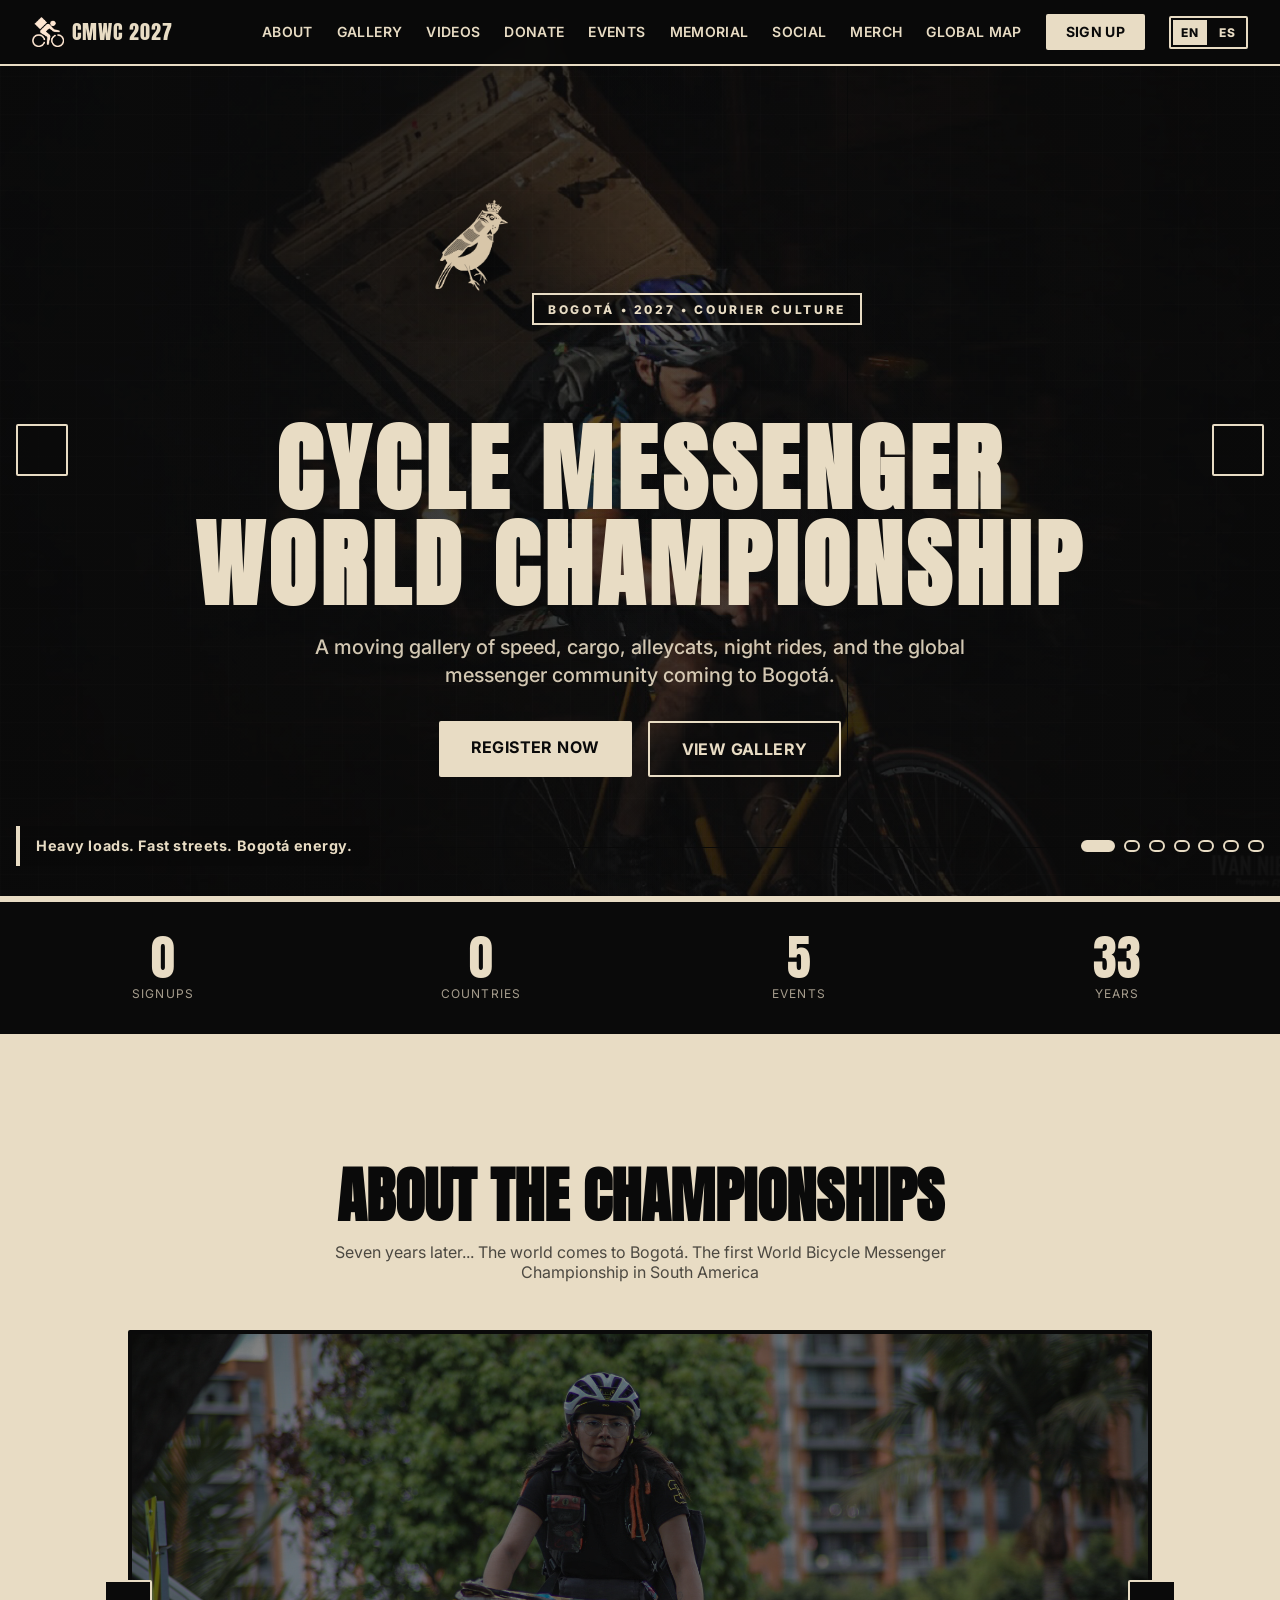
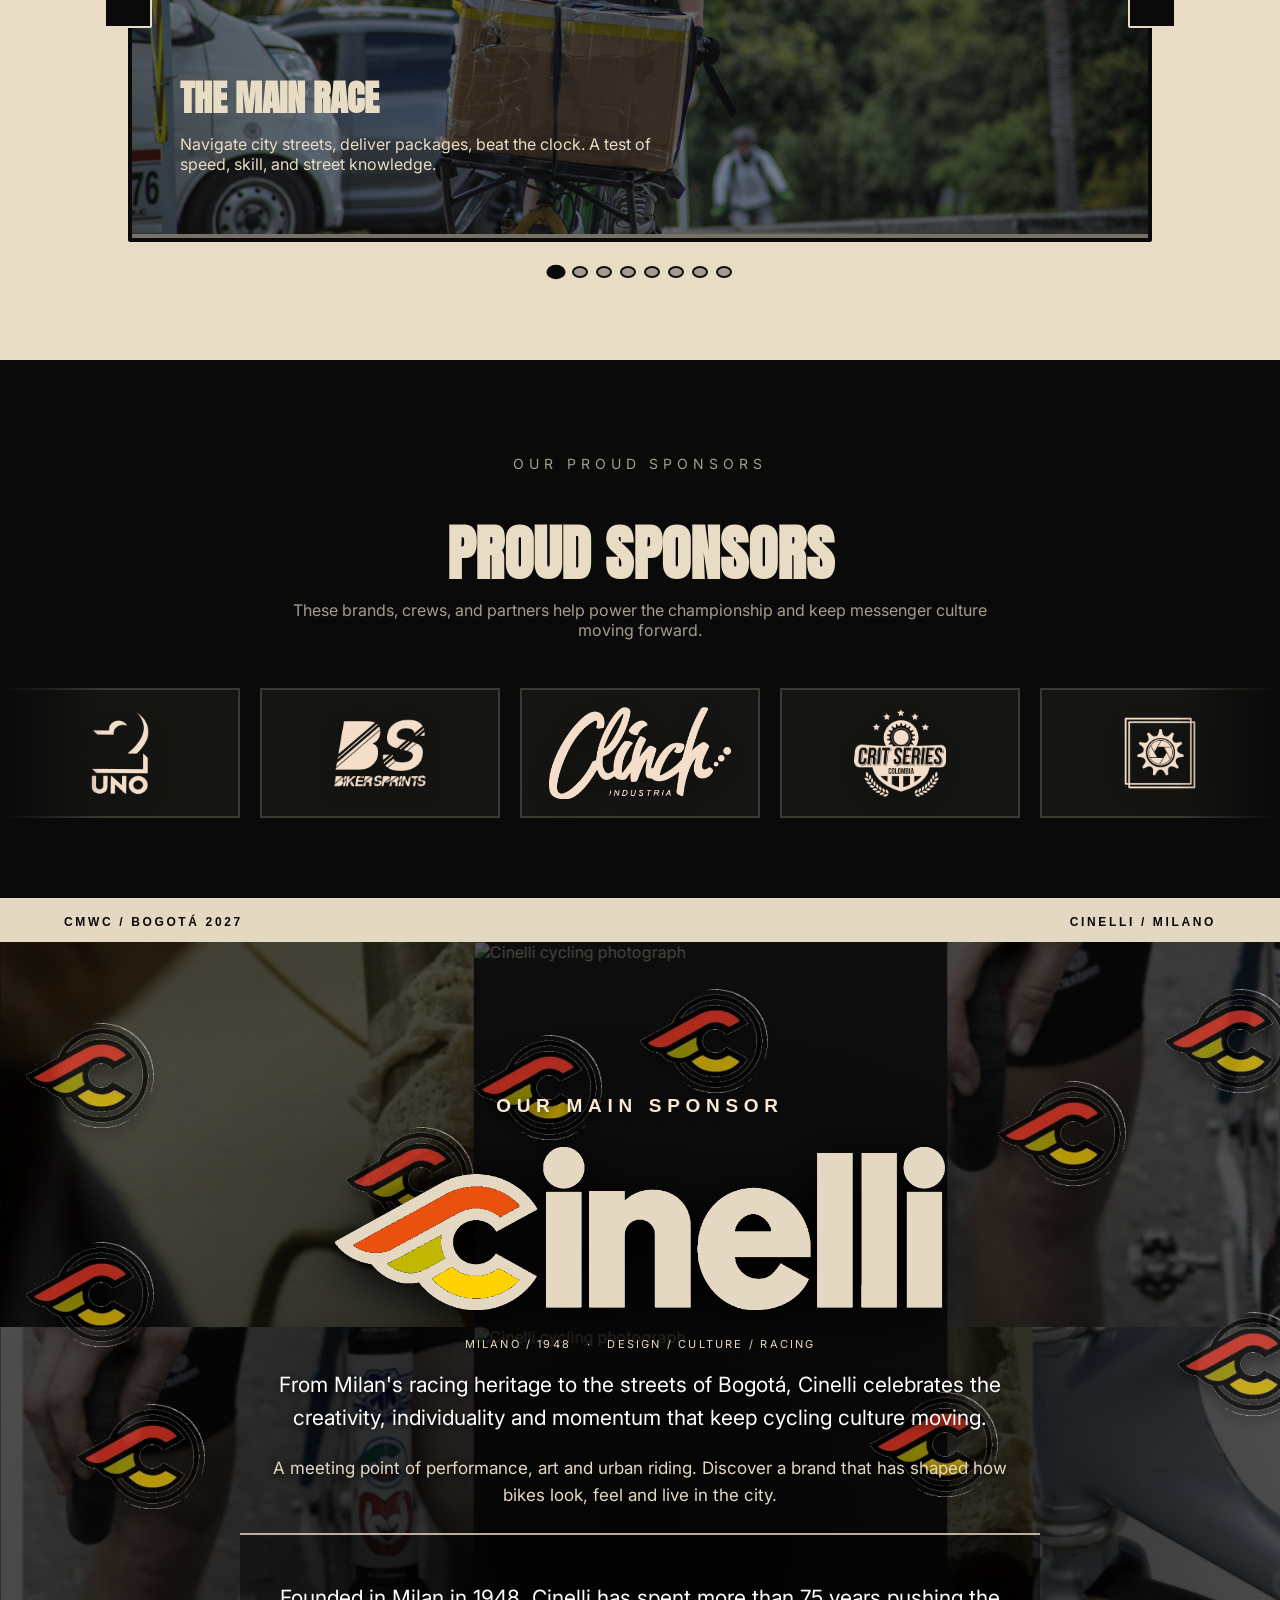
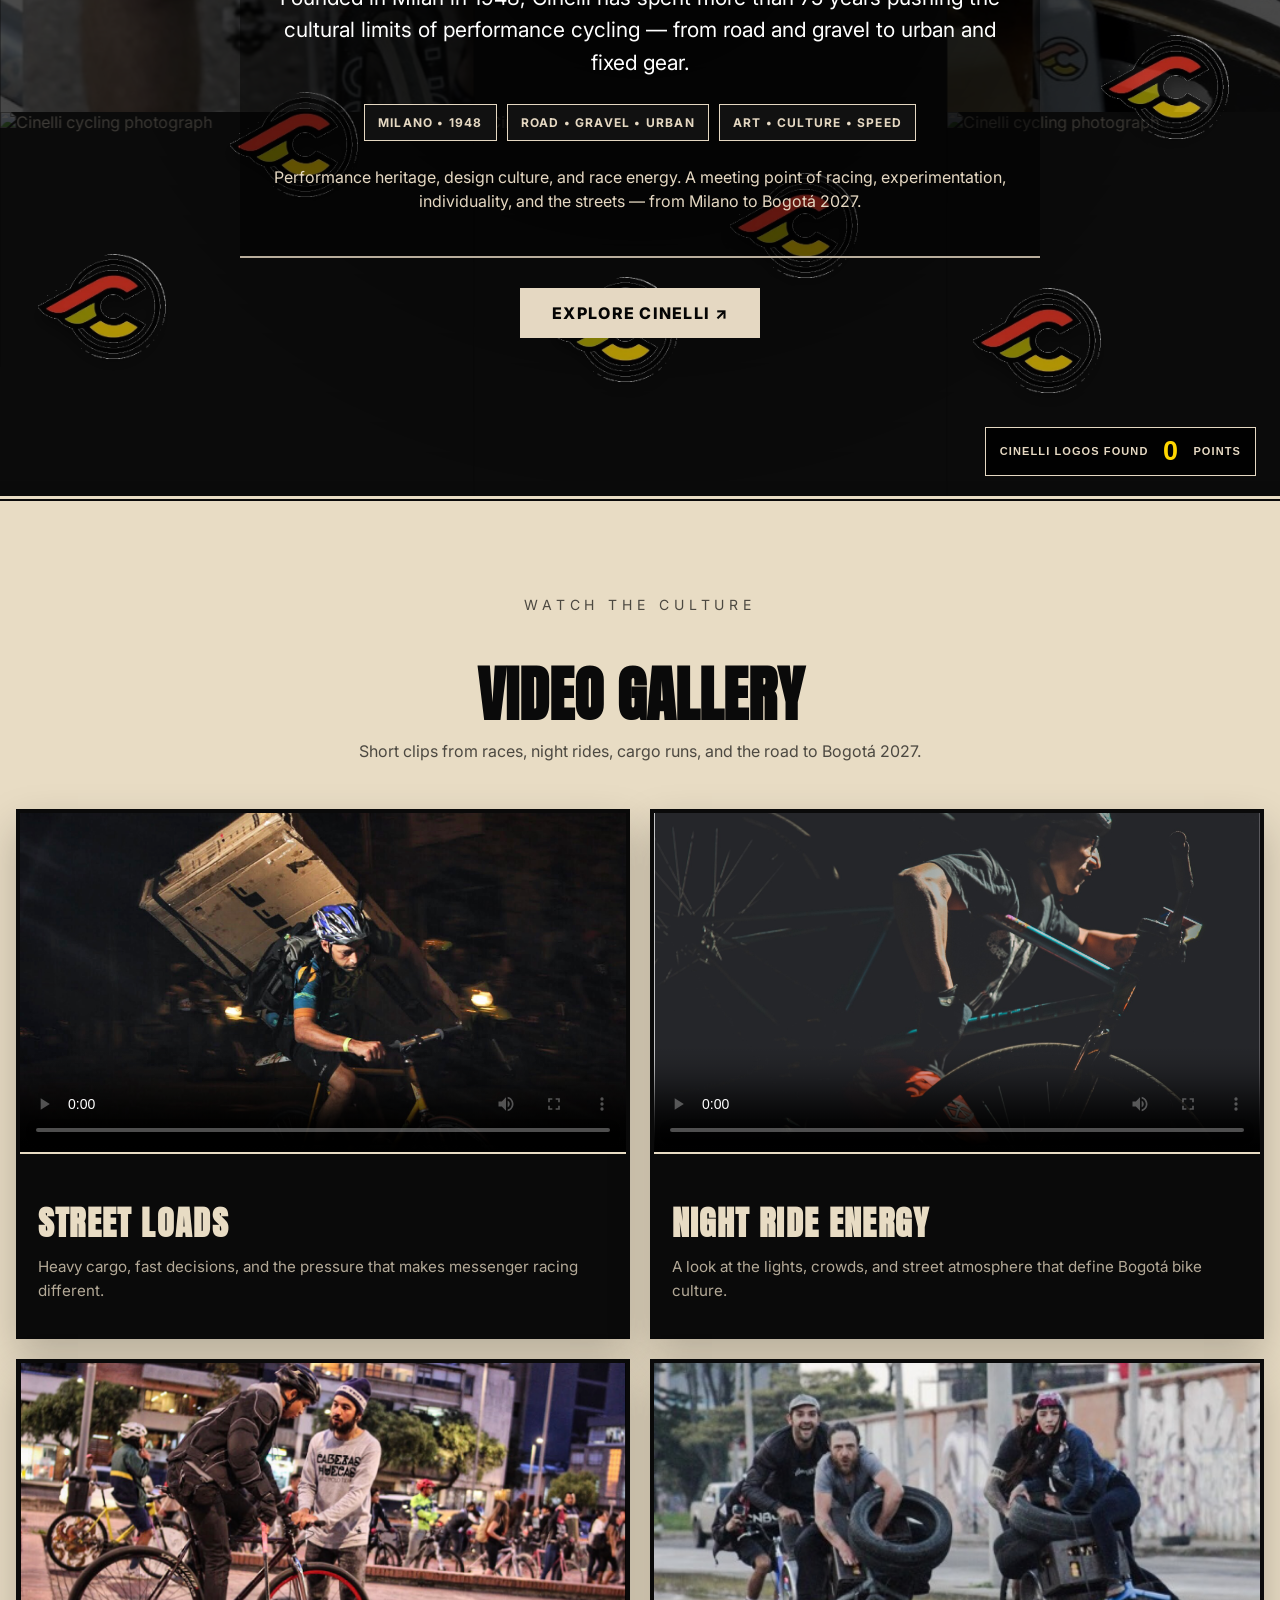
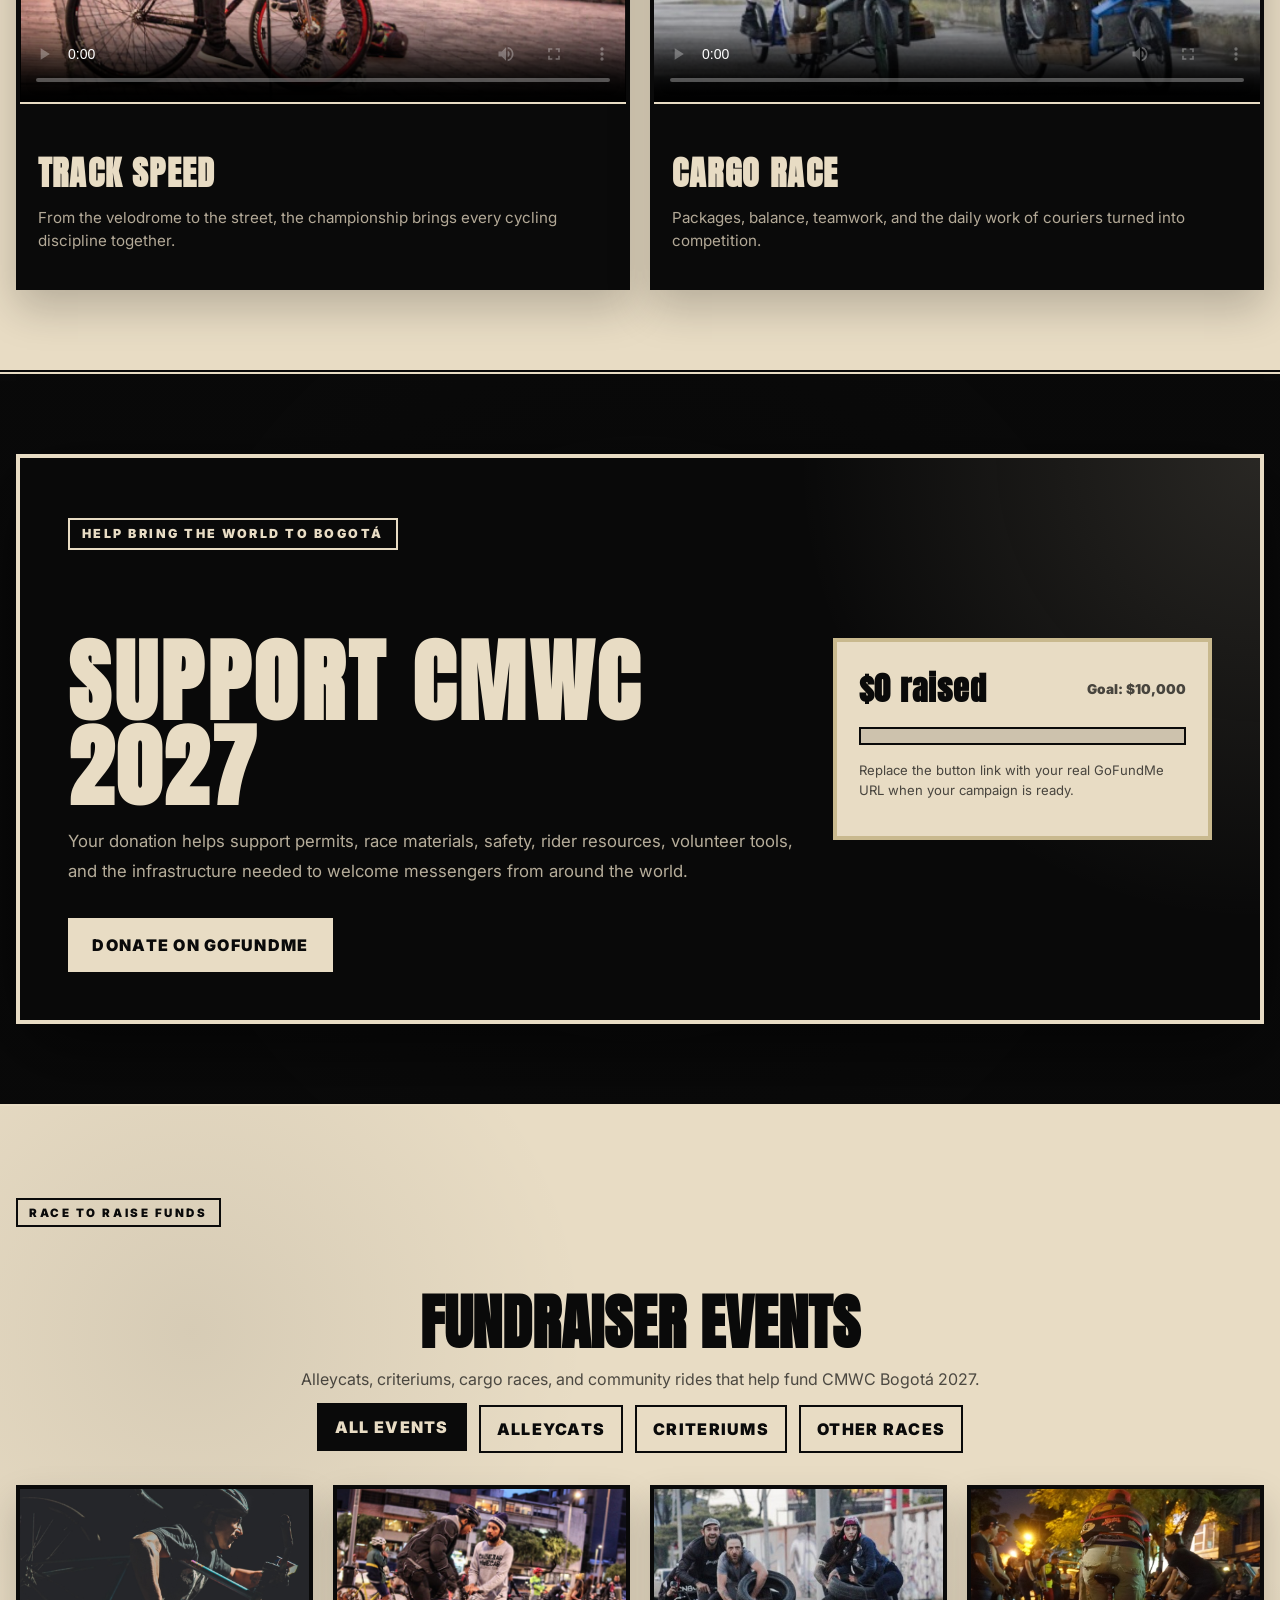
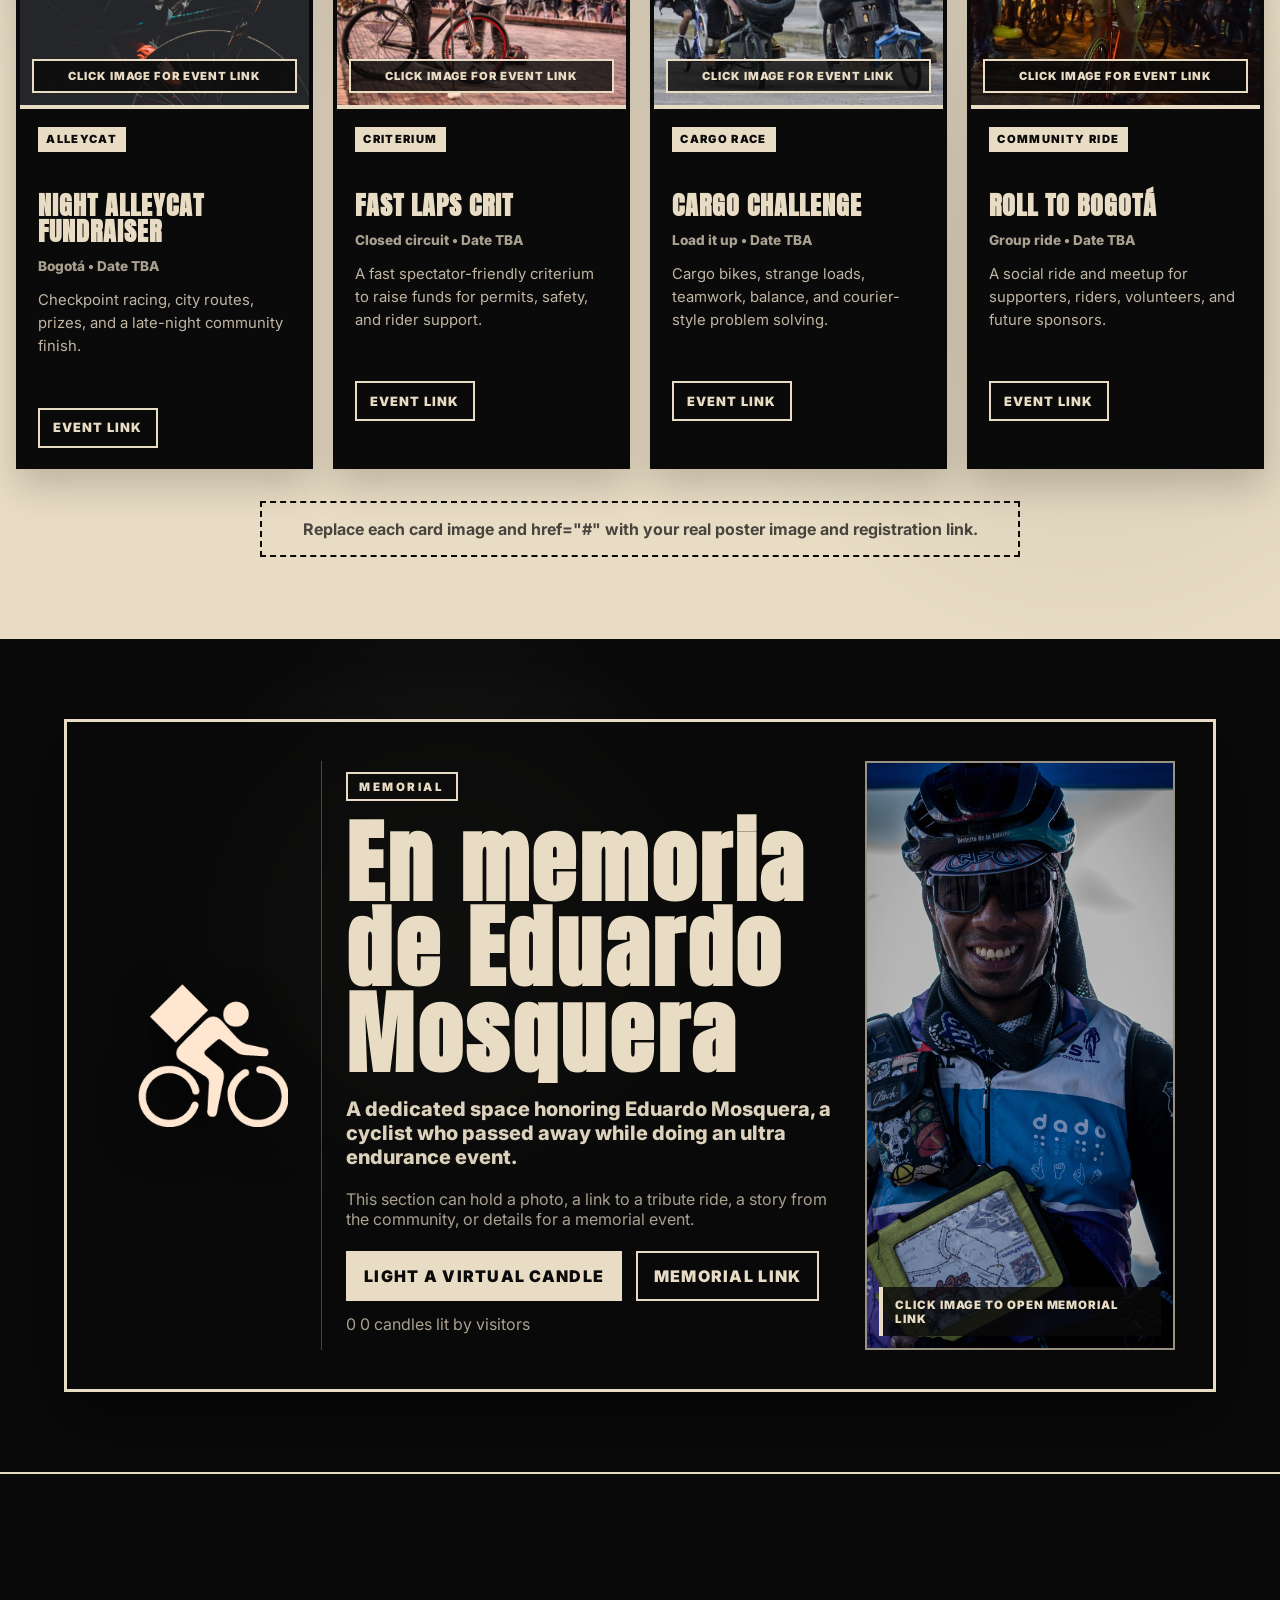
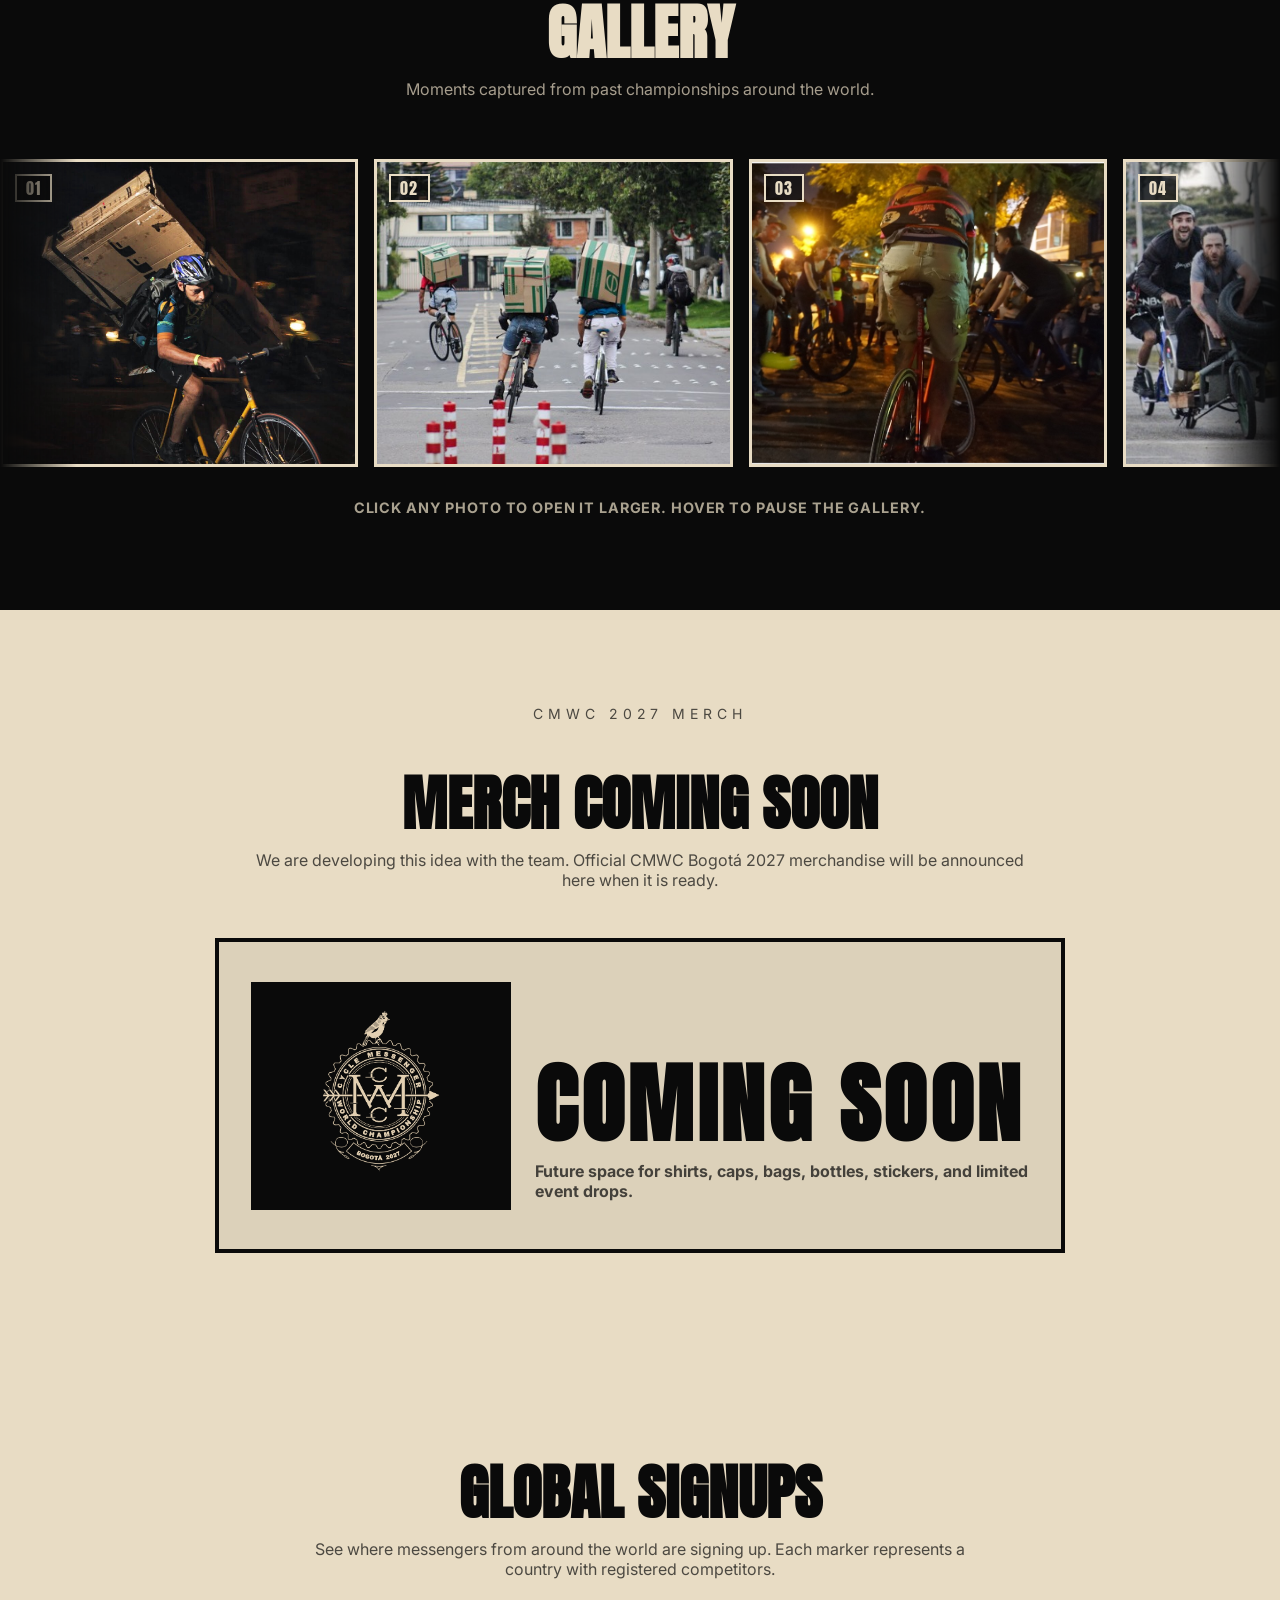
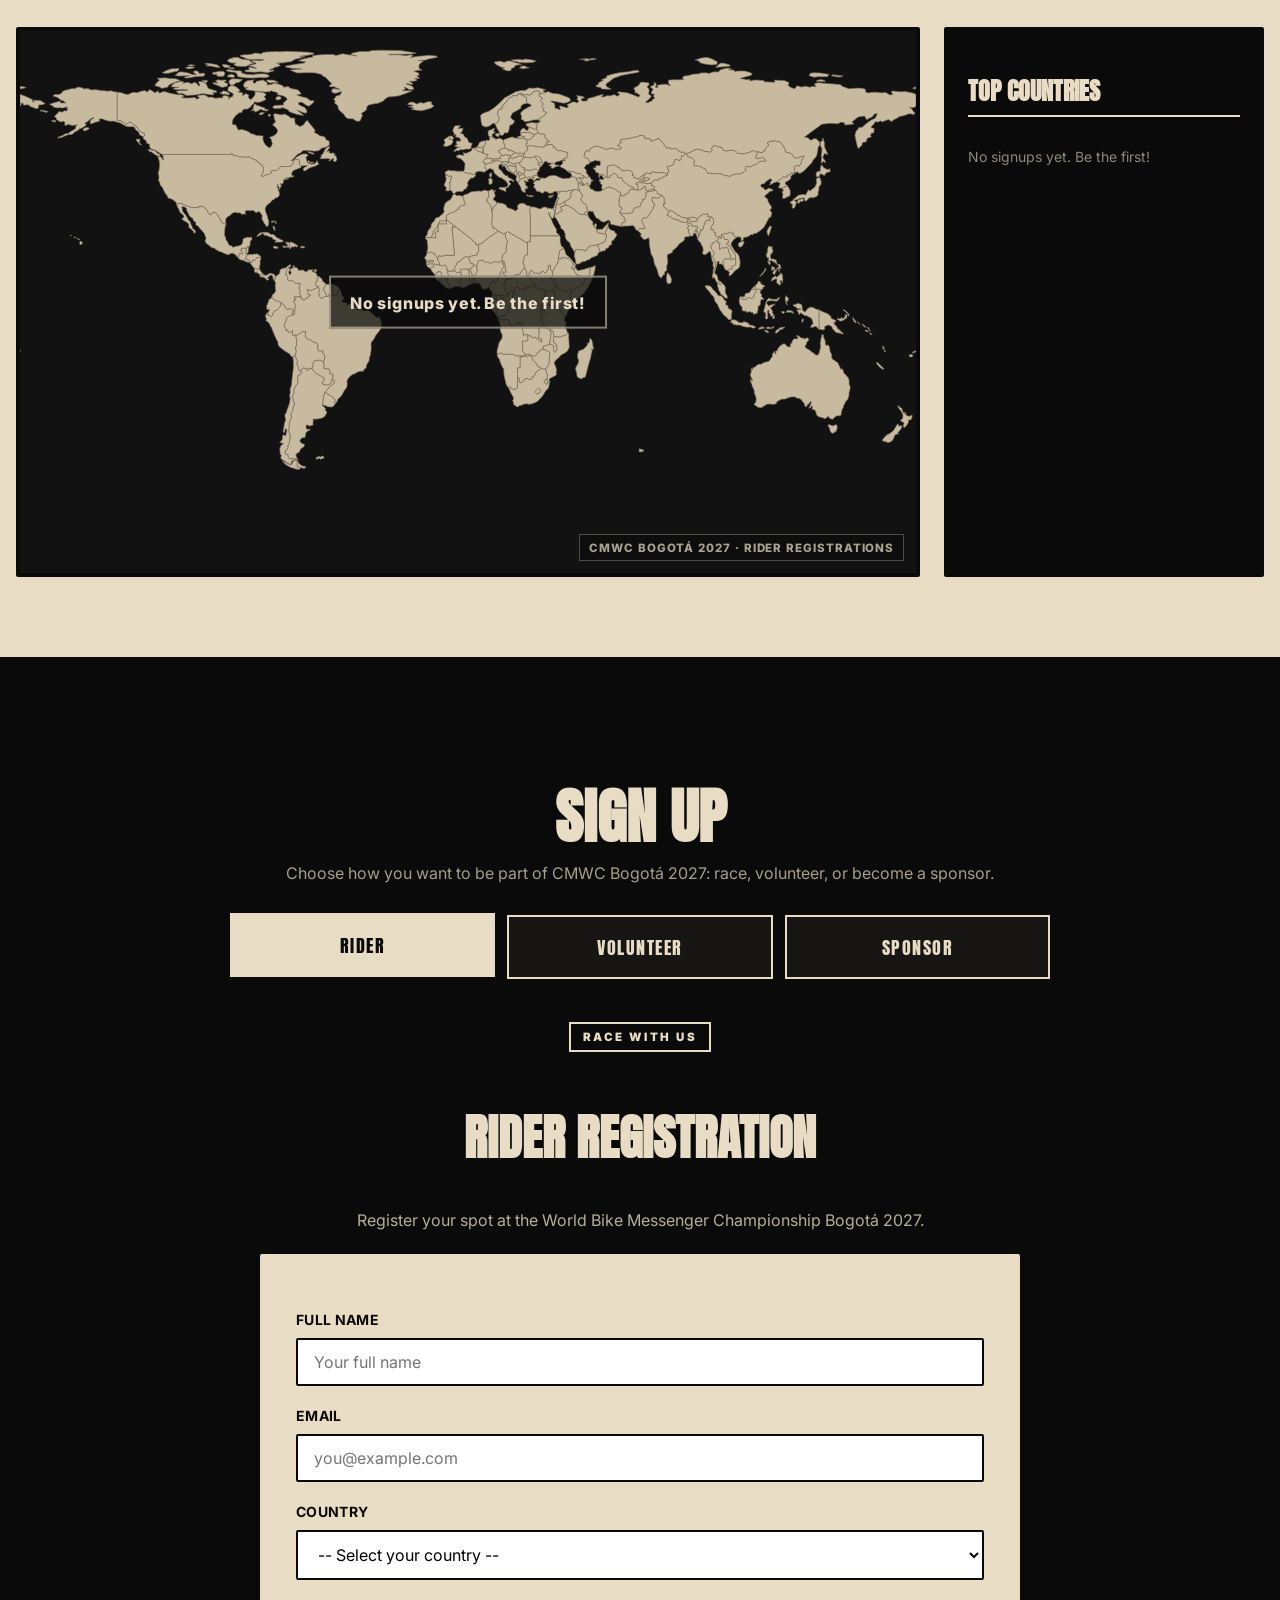
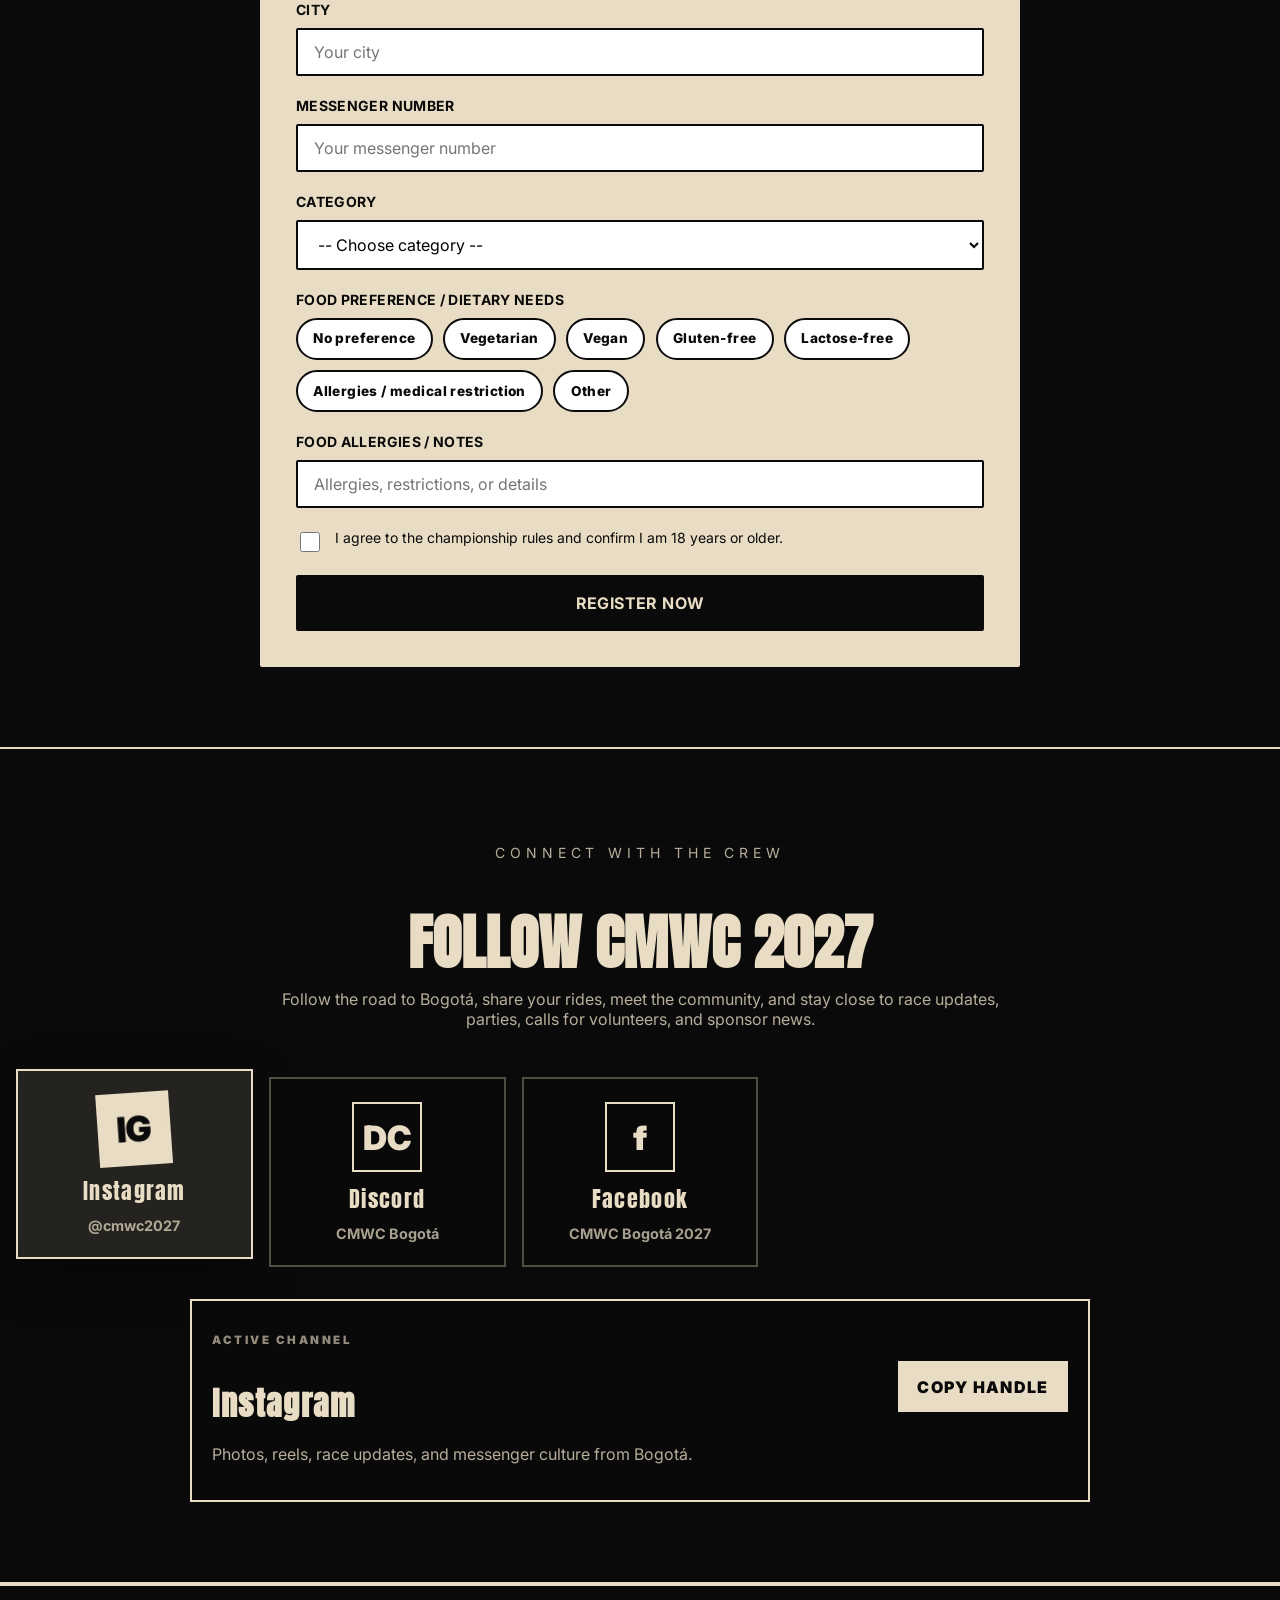
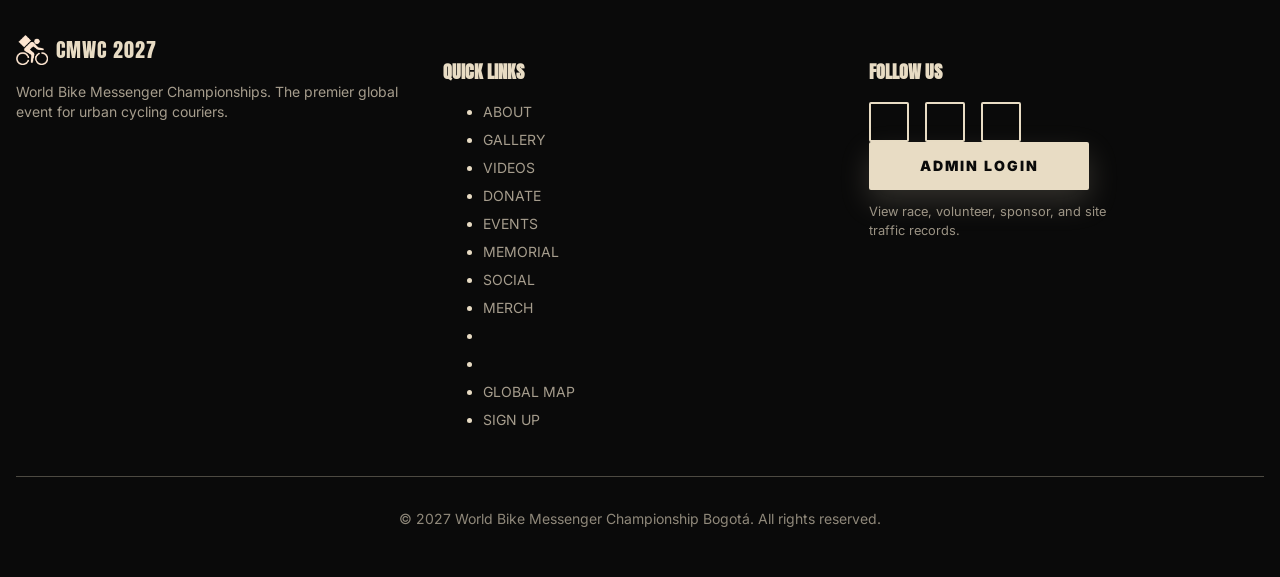
==== commit 9391375f: "added ivan nieto images" ====
--- a/index.html
+++ b/index.html
@@ -2,973 +2,1002 @@
 <!DOCTYPE html>
 
 <html lang="en">
+
 <head>
-<meta charset="utf-8"/>
-<meta content="width=device-width, initial-scale=1.0" name="viewport"/>
-<title>CMWC Bogotá 2027</title>
-<meta content="World Bike Messenger Championship Bogotá 2027 — rider registration, volunteer signup, sponsors, fundraiser events, video gallery, and community updates." name="description"/>
-<link href="https://cmwc2027bogota.com/" rel="canonical"/>
-<meta content="website" property="og:type"/>
-<meta content="CMWC Bogotá 2027" property="og:title"/>
-<meta content="World Bike Messenger Championship Bogotá 2027 — messenger culture, races, volunteers, sponsors, fundraising, and community updates." property="og:description"/>
-<meta content="https://cmwc2027bogota.com/" property="og:url"/>
-<meta content="https://cmwc2027bogota.com/images/LogoOficialCMWC2027.png" property="og:image"/>
-<meta content="summary_large_image" name="twitter:card"/>
-<meta content="CMWC Bogotá 2027" name="twitter:title"/>
-<meta content="World Bike Messenger Championship Bogotá 2027." name="twitter:description"/>
-<meta content="https://cmwc2027bogota.com/images/LogoOficialCMWC2027.png" name="twitter:image"/>
-<link href="https://fonts.googleapis.com" rel="preconnect"/>
-<link crossorigin="" href="https://fonts.gstatic.com" rel="preconnect"/>
-<link href="https://fonts.googleapis.com/css2?family=Anton&amp;family=Inter:wght@400;500;600;700&amp;display=swap" rel="stylesheet"/>
-<script src="https://cdn.tailwindcss.com"></script>
-<link href="https://cdnjs.cloudflare.com/ajax/libs/font-awesome/6.5.2/css/all.min.css" rel="stylesheet"/>
-<link href="style.css?v=world-map-fix-1" rel="stylesheet"/>
+    <meta charset="utf-8" />
+    <meta content="width=device-width, initial-scale=1.0" name="viewport" />
+    <title>CMWC Bogotá 2027</title>
+    <meta content="World Bike Messenger Championship Bogotá 2027 — rider registration, volunteer signup, sponsors, fundraiser events, video gallery, and community updates." name="description" />
+    <link href="https://cmwc2027bogota.com/" rel="canonical" />
+    <meta content="website" property="og:type" />
+    <meta content="CMWC Bogotá 2027" property="og:title" />
+    <meta content="World Bike Messenger Championship Bogotá 2027 — messenger culture, races, volunteers, sponsors, fundraising, and community updates." property="og:description" />
+    <meta content="https://cmwc2027bogota.com/" property="og:url" />
+    <meta content="https://cmwc2027bogota.com/images/LogoOficialCMWC2027.png" property="og:image" />
+    <meta content="summary_large_image" name="twitter:card" />
+    <meta content="CMWC Bogotá 2027" name="twitter:title" />
+    <meta content="World Bike Messenger Championship Bogotá 2027." name="twitter:description" />
+    <meta content="https://cmwc2027bogota.com/images/LogoOficialCMWC2027.png" name="twitter:image" />
+    <link href="https://fonts.googleapis.com" rel="preconnect" />
+    <link crossorigin="" href="https://fonts.gstatic.com" rel="preconnect" />
+    <link href="https://fonts.googleapis.com/css2?family=Anton&amp;family=Inter:wght@400;500;600;700&amp;display=swap" rel="stylesheet" />
+    <script src="https://cdn.tailwindcss.com"></script>
+    <link href="https://cdnjs.cloudflare.com/ajax/libs/font-awesome/6.5.2/css/all.min.css" rel="stylesheet" />
+    <link href="style.css?v=world-map-fix-1" rel="stylesheet" />
 </head>
+
 <body class="bg-beige text-black">
-<!-- Header / Navigation -->
-<header class="fixed top-0 left-0 right-0 z-50 bg-black/95 backdrop-blur-sm border-b-2 border-beige">
-<nav class="max-w-7xl mx-auto px-4 sm:px-6 lg:px-8">
-<div class="flex items-center justify-between h-16">
-<div class="flex items-center gap-2">
-<img alt="CMWC cyclist icon" class="brand-icon" src="images/cyclist-icon.png"/>
-<span class="font-anton text-beige text-xl tracking-wider hidden sm:block">CMWC 2027</span>
-</div>
-<div class="hidden md:flex items-center gap-6">
-<a class="text-beige hover:text-white transition-colors text-sm font-semibold tracking-wide" href="#about">ABOUT</a>
-<a class="text-beige hover:text-white transition-colors text-sm font-semibold tracking-wide" href="#gallery">GALLERY</a>
-<a class="text-beige hover:text-white transition-colors text-sm font-semibold tracking-wide" href="#videos">VIDEOS</a>
-<a class="text-beige hover:text-white transition-colors text-sm font-semibold tracking-wide" href="#gofundme">DONATE</a>
-<a class="text-beige hover:text-white transition-colors text-sm font-semibold tracking-wide" href="#fundraiser-events">EVENTS</a>
-<a class="text-beige hover:text-white transition-colors text-sm font-semibold tracking-wide" href="#memorial">MEMORIAL</a>
-<a class="text-beige hover:text-white transition-colors text-sm font-semibold tracking-wide" href="#social">SOCIAL</a>
-<a class="text-beige hover:text-white transition-colors text-sm font-semibold tracking-wide" href="#merch">MERCH</a>
+    <!-- Header / Navigation -->
+    <header class="fixed top-0 left-0 right-0 z-50 bg-black/95 backdrop-blur-sm border-b-2 border-beige">
+        <nav class="max-w-7xl mx-auto px-4 sm:px-6 lg:px-8">
+            <div class="flex items-center justify-between h-16">
+                <div class="flex items-center gap-2">
+                    <img alt="CMWC cyclist icon" class="brand-icon" src="images/cyclist-icon.png" />
+                    <span class="font-anton text-beige text-xl tracking-wider hidden sm:block">CMWC 2027</span>
+                </div>
+                <div class="hidden md:flex items-center gap-6">
+                    <a class="text-beige hover:text-white transition-colors text-sm font-semibold tracking-wide" href="#about">ABOUT</a>
+                    <a class="text-beige hover:text-white transition-colors text-sm font-semibold tracking-wide" href="#gallery">GALLERY</a>
+                    <a class="text-beige hover:text-white transition-colors text-sm font-semibold tracking-wide" href="#videos">VIDEOS</a>
+                    <a class="text-beige hover:text-white transition-colors text-sm font-semibold tracking-wide" href="#gofundme">DONATE</a>
+                    <a class="text-beige hover:text-white transition-colors text-sm font-semibold tracking-wide" href="#fundraiser-events">EVENTS</a>
+                    <a class="text-beige hover:text-white transition-colors text-sm font-semibold tracking-wide" href="#memorial">MEMORIAL</a>
+                    <a class="text-beige hover:text-white transition-colors text-sm font-semibold tracking-wide" href="#social">SOCIAL</a>
+                    <a class="text-beige hover:text-white transition-colors text-sm font-semibold tracking-wide" href="#merch">MERCH</a>
 
-<a class="text-beige hover:text-white transition-colors text-sm font-semibold tracking-wide" href="#map">GLOBAL MAP</a>
-<a class="bg-beige text-black px-5 py-2 hover:bg-white transition-all text-sm font-bold tracking-wide rounded-sm" href="#signup">SIGN UP</a>
-<div aria-label="Language selector" class="language-switcher">
-<button class="lang-toggle active" data-lang="en" type="button">EN</button>
-<button class="lang-toggle" data-lang="es" type="button">ES</button>
-</div>
-</div>
-<button class="md:hidden text-beige" id="mobile-menu-btn">
+                    <a class="text-beige hover:text-white transition-colors text-sm font-semibold tracking-wide" href="#map">GLOBAL MAP</a>
+                    <a class="bg-beige text-black px-5 py-2 hover:bg-white transition-all text-sm font-bold tracking-wide rounded-sm" href="#signup">SIGN UP</a>
+                    <div aria-label="Language selector" class="language-switcher">
+                        <button class="lang-toggle active" data-lang="en" type="button">EN</button>
+                        <button class="lang-toggle" data-lang="es" type="button">ES</button>
+                    </div>
+                </div>
+                <button class="md:hidden text-beige" id="mobile-menu-btn">
 <i class="w-6 h-6" data-lucide="menu"></i>
 </button>
-</div>
-<div class="hidden md:hidden pb-4" id="mobile-menu">
-<a class="block py-2 text-beige hover:text-white transition-colors text-sm font-semibold" href="#about">ABOUT</a>
-<a class="block py-2 text-beige hover:text-white transition-colors text-sm font-semibold" href="#gallery">GALLERY</a>
-<a class="block py-2 text-beige hover:text-white transition-colors text-sm font-semibold" href="#videos">VIDEOS</a>
-<a class="block py-2 text-beige hover:text-white transition-colors text-sm font-semibold" href="#gofundme">DONATE</a>
-<a class="block py-2 text-beige hover:text-white transition-colors text-sm font-semibold" href="#fundraiser-events">EVENTS</a>
-<a class="block py-2 text-beige hover:text-white transition-colors text-sm font-semibold" href="#memorial">MEMORIAL</a>
-<a class="block py-2 text-beige hover:text-white transition-colors text-sm font-semibold" href="#social">SOCIAL</a>
-<a class="block py-2 text-beige hover:text-white transition-colors text-sm font-semibold" href="#merch">MERCH</a>
+            </div>
+            <div class="hidden md:hidden pb-4" id="mobile-menu">
+                <a class="block py-2 text-beige hover:text-white transition-colors text-sm font-semibold" href="#about">ABOUT</a>
+                <a class="block py-2 text-beige hover:text-white transition-colors text-sm font-semibold" href="#gallery">GALLERY</a>
+                <a class="block py-2 text-beige hover:text-white transition-colors text-sm font-semibold" href="#videos">VIDEOS</a>
+                <a class="block py-2 text-beige hover:text-white transition-colors text-sm font-semibold" href="#gofundme">DONATE</a>
+                <a class="block py-2 text-beige hover:text-white transition-colors text-sm font-semibold" href="#fundraiser-events">EVENTS</a>
+                <a class="block py-2 text-beige hover:text-white transition-colors text-sm font-semibold" href="#memorial">MEMORIAL</a>
+                <a class="block py-2 text-beige hover:text-white transition-colors text-sm font-semibold" href="#social">SOCIAL</a>
+                <a class="block py-2 text-beige hover:text-white transition-colors text-sm font-semibold" href="#merch">MERCH</a>
 
-<a class="block py-2 text-beige hover:text-white transition-colors text-sm font-semibold" href="#map">GLOBAL MAP</a>
-<a class="block py-2 text-beige hover:text-white transition-colors text-sm font-semibold" href="#signup">SIGN UP</a>
-<div aria-label="Language selector" class="language-switcher language-switcher-mobile">
-<button class="lang-toggle active" data-lang="en" type="button">EN</button>
-<button class="lang-toggle" data-lang="es" type="button">ES</button>
-</div>
-</div>
-</nav>
-</header>
-<!-- Hero Section / Moving Gallery -->
-<section class="hero-gallery relative min-h-screen flex items-center justify-center overflow-hidden pt-16" id="hero">
-<div aria-label="Cycle messenger moving gallery" class="absolute inset-0" id="hero-slides">
-<div class="hero-slide active" data-caption="Heavy loads. Fast streets. Bogotá energy." style="background-image: url('images/Imagen_1.png');"></div>
-<div class="hero-slide" data-caption="Night races, courier culture, and city lights." style="background-image: url('images/Imagen_8.jpg');"></div>
-<div class="hero-slide" data-caption="Community before, during, and after every race." style="background-image: url('images/Imagen_3.jpg');"></div>
-<div class="hero-slide" data-caption="Packages, checkpoints, radios, and pressure." style="background-image: url('images/Imagen_2.jpg');"></div>
-<div class="hero-slide" data-caption="Cargo races built from messenger work." style="background-image: url('images/Imagen_7.jpg');"></div>
-<div class="hero-slide" data-caption="The velodrome meets the street." style="background-image: url('images/Imagen_12.png');"></div>
-<div class="hero-slide" data-caption="Bogotá nights. Bikes everywhere." style="background-image: url('images/Imagen_14.png');"></div>
-</div>
-<div class="absolute inset-0 bg-black/60 z-[1]"></div>
-<div class="hero-vignette absolute inset-0 z-[2]"></div>
-<div class="hero-grain absolute inset-0 z-[3]"></div>
-<div class="relative z-10 text-center px-4 max-w-6xl">
-<img alt="CMWC bird mark" class="hero-bird mx-auto mb-4" src="images/PajaroOficialCMWC2027.png"/>
-<p class="hero-eyebrow mb-4">BOGOTÁ • 2027 • COURIER CULTURE</p>
-<h1 class="font-anton text-beige text-5xl sm:text-6xl md:text-7xl lg:text-8xl tracking-wider mb-4 leading-none">
+                <a class="block py-2 text-beige hover:text-white transition-colors text-sm font-semibold" href="#map">GLOBAL MAP</a>
+                <a class="block py-2 text-beige hover:text-white transition-colors text-sm font-semibold" href="#signup">SIGN UP</a>
+                <div aria-label="Language selector" class="language-switcher language-switcher-mobile">
+                    <button class="lang-toggle active" data-lang="en" type="button">EN</button>
+                    <button class="lang-toggle" data-lang="es" type="button">ES</button>
+                </div>
+            </div>
+        </nav>
+    </header>
+    <!-- Hero Section / Moving Gallery -->
+    <section class="hero-gallery relative min-h-screen flex items-center justify-center overflow-hidden pt-16" id="hero">
+        <div aria-label="Cycle messenger moving gallery" class="absolute inset-0" id="hero-slides">
+            <div class="hero-slide active" data-caption="Heavy loads. Fast streets. Bogotá energy." style="background-image: url('images/Imagen_1.png');"></div>
+            <div class="hero-slide" data-caption="Night races, courier culture, and city lights." style="background-image: url('images/Imagen_8.jpg');"></div>
+            <div class="hero-slide" data-caption="Community before, during, and after every race." style="background-image: url('images/Imagen_3.jpg');"></div>
+            <div class="hero-slide" data-caption="Packages, checkpoints, radios, and pressure." style="background-image: url('images/Imagen_2.jpg');"></div>
+            <div class="hero-slide" data-caption="Cargo races built from messenger work." style="background-image: url('images/Imagen_7.jpg');"></div>
+            <div class="hero-slide" data-caption="The velodrome meets the street." style="background-image: url('images/Imagen_12.png');"></div>
+            <div class="hero-slide" data-caption="Bogotá nights. Bikes everywhere." style="background-image: url('images/Imagen_14.png');"></div>
+        </div>
+        <div class="absolute inset-0 bg-black/60 z-[1]"></div>
+        <div class="hero-vignette absolute inset-0 z-[2]"></div>
+        <div class="hero-grain absolute inset-0 z-[3]"></div>
+        <div class="relative z-10 text-center px-4 max-w-6xl">
+            <img alt="CMWC bird mark" class="hero-bird mx-auto mb-4" src="images/PajaroOficialCMWC2027.png" />
+            <p class="hero-eyebrow mb-4">BOGOTÁ • 2027 • COURIER CULTURE</p>
+            <h1 class="font-anton text-beige text-5xl sm:text-6xl md:text-7xl lg:text-8xl tracking-wider mb-4 leading-none">
                 CYCLE MESSENGER<br/> WORLD CHAMPIONSHIP
             </h1>
-<p class="text-beige/90 text-lg sm:text-xl mb-8 max-w-2xl mx-auto font-medium">
+            <p class="text-beige/90 text-lg sm:text-xl mb-8 max-w-2xl mx-auto font-medium">
                 A moving gallery of speed, cargo, alleycats, night rides, and the global messenger community coming to Bogotá.
             </p>
-<div class="flex flex-col sm:flex-row gap-4 justify-center">
-<a class="bg-beige text-black px-8 py-4 hover:bg-white transition-all font-bold tracking-wide rounded-sm" href="#signup">
+            <div class="flex flex-col sm:flex-row gap-4 justify-center">
+                <a class="bg-beige text-black px-8 py-4 hover:bg-white transition-all font-bold tracking-wide rounded-sm" href="#signup">
           REGISTER NOW
         </a>
-<a class="border-2 border-beige text-beige px-8 py-4 hover:bg-beige hover:text-black transition-all font-bold tracking-wide rounded-sm" href="#gallery">
+                <a class="border-2 border-beige text-beige px-8 py-4 hover:bg-beige hover:text-black transition-all font-bold tracking-wide rounded-sm" href="#gallery">
           VIEW GALLERY
         </a>
-</div>
-</div>
-<button aria-label="Previous hero image" class="hero-arrow hero-arrow-left" id="hero-prev" type="button">
+            </div>
+        </div>
+        <button aria-label="Previous hero image" class="hero-arrow hero-arrow-left" id="hero-prev" type="button">
 <i class="w-7 h-7" data-lucide="chevron-left"></i>
 </button>
-<button aria-label="Next hero image" class="hero-arrow hero-arrow-right" id="hero-next" type="button">
+        <button aria-label="Next hero image" class="hero-arrow hero-arrow-right" id="hero-next" type="button">
 <i class="w-7 h-7" data-lucide="chevron-right"></i>
 </button>
-<div class="hero-bottom-bar">
-<p class="hero-caption" id="hero-caption">Heavy loads. Fast streets. Bogotá energy.</p>
-<div aria-label="Hero gallery controls" class="hero-dots" id="hero-dots"></div>
-</div>
-<div class="hero-progress"><span id="hero-progress-bar"></span></div>
-</section>
-<!-- Stats Bar -->
-<section class="bg-black py-8 border-y-2 border-beige">
-<div class="max-w-7xl mx-auto px-4 grid grid-cols-2 md:grid-cols-4 gap-6 text-center">
-<div>
-<div class="font-anton text-beige text-4xl md:text-5xl" id="stat-signups">0</div>
-<div class="text-beige/70 text-xs uppercase tracking-widest mt-1">Signups</div>
-</div>
-<div>
-<div class="font-anton text-beige text-4xl md:text-5xl" id="stat-countries">0</div>
-<div class="text-beige/70 text-xs uppercase tracking-widest mt-1">Countries</div>
-</div>
-<div>
-<div class="font-anton text-beige text-4xl md:text-5xl">42</div>
-<div class="text-beige/70 text-xs uppercase tracking-widest mt-1">Events</div>
-</div>
-<div>
-<div class="font-anton text-beige text-4xl md:text-5xl">28</div>
-<div class="text-beige/70 text-xs uppercase tracking-widest mt-1">Years</div>
-</div>
-</div>
-</section>
-<!-- About Section with Carousel -->
-<section class="py-20 px-4 bg-beige" id="about">
-<div class="max-w-7xl mx-auto">
-<h2 class="font-anton text-5xl md:text-6xl text-black mb-4 text-center">ABOUT THE CHAMPIONSHIPS</h2>
-<p class="text-black/70 text-center max-w-2xl mx-auto mb-12">
+        <div class="hero-bottom-bar">
+            <p class="hero-caption" id="hero-caption">Heavy loads. Fast streets. Bogotá energy.</p>
+            <div aria-label="Hero gallery controls" class="hero-dots" id="hero-dots"></div>
+        </div>
+        <div class="hero-progress"><span id="hero-progress-bar"></span></div>
+    </section>
+    <!-- Stats Bar -->
+    <section class="bg-black py-8 border-y-2 border-beige">
+        <div class="max-w-7xl mx-auto px-4 grid grid-cols-2 md:grid-cols-4 gap-6 text-center">
+            <div>
+                <div class="font-anton text-beige text-4xl md:text-5xl" id="stat-signups">0</div>
+                <div class="text-beige/70 text-xs uppercase tracking-widest mt-1">Signups</div>
+            </div>
+            <div>
+                <div class="font-anton text-beige text-4xl md:text-5xl" id="stat-countries">0</div>
+                <div class="text-beige/70 text-xs uppercase tracking-widest mt-1">Countries</div>
+            </div>
+            <div>
+                <div class="font-anton text-beige text-4xl md:text-5xl">5</div>
+                <div class="text-beige/70 text-xs uppercase tracking-widest mt-1">Days of Events</div>
+            </div>
+            <div>
+                <div class="font-anton text-beige text-4xl md:text-5xl">33</div>
+                <div class="text-beige/70 text-xs uppercase tracking-widest mt-1">Edition</div>
+            </div>
+        </div>
+    </section>
+    <!-- About Section with Carousel -->
+    <section class="py-20 px-4 bg-beige" id="about">
+        <div class="max-w-7xl mx-auto">
+            <h2 class="font-anton text-5xl md:text-6xl text-black mb-4 text-center">ABOUT THE CHAMPIONSHIPS</h2>
+            <p class="text-black/70 text-center max-w-2xl mx-auto mb-12">
                 Seven years later... The world comes to Bogotá. The first World Bicycle Messenger Championship in South America</p>
-<!-- Carousel -->
-<div class="relative max-w-5xl mx-auto">
-<div class="overflow-hidden rounded-sm border-4 border-black">
-<div class="flex transition-transform duration-500 ease-in-out" id="carousel">
-<!-- Add more About slides by copying one .min-w-full block below. The script automatically creates dots for every slide. -->
-<div class="min-w-full relative"><img alt="Heavy cargo messenger" class="w-full h-[400px] md:h-[500px] object-cover" onerror="this.onerror=null;this.src='images/Imagen_1.png';" src="DIEGOSOSA/AR0A5770.JPG"/>
-<div class="absolute inset-0 bg-black/50 flex items-end p-6 md:p-12">
-<div class="text-beige">
-<h3 class="font-anton text-3xl md:text-4xl mb-2">THE MAIN RACE</h3>
-<p class="max-w-lg">Navigate city streets, deliver packages, beat the clock. A test of speed, skill, and street knowledge.</p>
-</div>
-</div>
-</div>
-<div class="min-w-full relative"><img alt="Night race lineup" class="w-full h-[400px] md:h-[500px] object-cover" src="images/Imagen_8.jpg"/>
-<div class="absolute inset-0 bg-black/50 flex items-end p-6 md:p-12">
-<div class="text-beige">
-<h3 class="font-anton text-3xl md:text-4xl mb-2">NIGHT RIDES</h3>
-<p class="max-w-lg">Bogotá after dark: lights, alleycats, checkpoints, and the messenger community moving together.</p>
-</div>
-</div>
-</div>
-<div class="min-w-full relative"><img alt="Messenger community gathering" class="w-full h-[400px] md:h-[500px] object-cover" onerror="this.onerror=null;this.src='images/Imagen_3.jpg';" src="IVANNIETO/L05A3529.jpg"/>
-<div class="absolute inset-0 bg-black/50 flex items-end p-6 md:p-12">
-<div class="text-beige">
-<h3 class="font-anton text-3xl md:text-4xl mb-2">GLOBAL COMMUNITY</h3>
-<p class="max-w-lg">Messengers from every city come together to race, trade stories, and build friendships that last beyond the event.</p>
-</div>
-</div>
-</div>
-<div class="min-w-full relative"><img alt="Cargo bike race" class="w-full h-[400px] md:h-[500px] object-cover" src="images/Imagen_7.jpg"/>
-<div class="absolute inset-0 bg-black/50 flex items-end p-6 md:p-12">
-<div class="text-beige">
-<h3 class="font-anton text-3xl md:text-4xl mb-2">CARGO BIKES</h3>
-<p class="max-w-lg">Everyone needs a cargo bike. Load it, ride it, race it, and prove what courier culture is built on.</p>
-</div>
-</div>
-</div>
-<div class="min-w-full relative"><img alt="Velodrome race" class="w-full h-[400px] md:h-[500px] object-cover" onerror="this.onerror=null;this.src='images/Imagen_12.png';" src="IVANNIETO/6D3CA975-B209-49FB-A481-44B3634BA8BC.png"/>
-<div class="absolute inset-0 bg-black/50 flex items-end p-6 md:p-12">
-<div class="text-beige">
-<h3 class="font-anton text-3xl md:text-4xl mb-2">TRACK COMPETITIONS</h3>
-<p class="max-w-lg">Sprints, time trials, and track events bring pure speed and bike handling into the championship weekend.</p>
-</div>
-</div>
-</div>
-<div class="min-w-full relative"><img alt="Bogota bike crowd" class="w-full h-[400px] md:h-[500px] object-cover" onerror="this.onerror=null;this.src='images/Imagen_8.jpg';" src="DIEGOSOSA/IMG_9719.JPG"/>
-<div class="absolute inset-0 bg-black/50 flex items-end p-6 md:p-12">
-<div class="text-beige">
-<h3 class="font-anton text-3xl md:text-4xl mb-2">ALLEYCAT RACES</h3>
-<p class="max-w-lg">Open-street checkpoint races inspired by the daily work of bike messengers around the world.</p>
-</div>
-</div>
-</div>
-<div class="min-w-full relative"><img alt="Messenger checking package" class="w-full h-[400px] md:h-[500px] object-cover" onerror="this.onerror=null;this.src='images/Imagen_11.jpg';" src="IVANNIETO/L05A3554.jpg"/>
-<div class="absolute inset-0 bg-black/50 flex items-end p-6 md:p-12">
-<div class="text-beige">
-<h3 class="font-anton text-3xl md:text-4xl mb-2">CHECKPOINT PRESSURE</h3>
-<p class="max-w-lg">Packages, manifests, radios, maps, and decisions. The fastest rider is not always the smartest rider.</p>
-</div>
-</div>
-</div>
-<div class="min-w-full relative"><img alt="Low light bike courier" class="w-full h-[400px] md:h-[500px] object-cover" onerror="this.onerror=null;this.src='images/Imagen_14.png';" src="DIEGOSOSA/IMG_5989.JPG"/>
-<div class="absolute inset-0 bg-black/50 flex items-end p-6 md:p-12">
-<div class="text-beige">
-<h3 class="font-anton text-3xl md:text-4xl mb-2">STREET SKILL</h3>
-<p class="max-w-lg">A championship for riders who understand traffic, timing, balance, and the rhythm of the city.</p>
-</div>
-</div>
-</div>
-</div>
-</div>
-<!-- Carousel Controls -->
-<button class="absolute left-2 md:-left-6 top-1/2 -translate-y-1/2 bg-black text-beige w-10 h-10 md:w-12 md:h-12 flex items-center justify-center hover:bg-beige hover:text-black transition-all rounded-sm border-2 border-beige" id="carousel-prev">
+            <!-- Carousel -->
+            <div class="relative max-w-5xl mx-auto">
+                <div class="overflow-hidden rounded-sm border-4 border-black">
+                    <div class="flex transition-transform duration-500 ease-in-out" id="carousel">
+                        <!-- Add more About slides by copying one .min-w-full block below. The script automatically creates dots for every slide. -->
+                        <div class="min-w-full relative"><img alt="Heavy cargo messenger" class="w-full h-[400px] md:h-[500px] object-cover" onerror="this.onerror=null;this.src='images/Imagen_1.png';" src="DIEGOSOSA/AR0A5770.JPG" />
+                            <div class="absolute inset-0 bg-black/50 flex items-end p-6 md:p-12">
+                                <div class="text-beige">
+                                    <h3 class="font-anton text-3xl md:text-4xl mb-2">THE MAIN RACE</h3>
+                                    <p class="max-w-lg">Navigate city streets, deliver packages, beat the clock. A test of speed, skill, and street knowledge.</p>
+                                </div>
+                            </div>
+                        </div>
+                        <div class="min-w-full relative"><img alt="Night race lineup" class="w-full h-[400px] md:h-[500px] object-cover" src="images/Imagen_8.jpg" />
+                            <div class="absolute inset-0 bg-black/50 flex items-end p-6 md:p-12">
+                                <div class="text-beige">
+                                    <h3 class="font-anton text-3xl md:text-4xl mb-2">NIGHT RIDES</h3>
+                                    <p class="max-w-lg">Bogotá after dark: lights, alleycats, checkpoints, and the messenger community moving together.</p>
+                                </div>
+                            </div>
+                        </div>
+                        <div class="min-w-full relative"><img alt="Messenger community gathering" class="w-full h-[400px] md:h-[500px] object-cover" onerror="this.onerror=null;this.src='images/Imagen_3.jpg';" src="IVANNIETO/L05A3529.jpg" />
+                            <div class="absolute inset-0 bg-black/50 flex items-end p-6 md:p-12">
+                                <div class="text-beige">
+                                    <h3 class="font-anton text-3xl md:text-4xl mb-2">GLOBAL COMMUNITY</h3>
+                                    <p class="max-w-lg">Messengers from every city come together to race, trade stories, and build friendships that last beyond the event.</p>
+                                </div>
+                            </div>
+                        </div>
+                        <div class="min-w-full relative"><img alt="Cargo bike race" class="w-full h-[400px] md:h-[500px] object-cover" src="images/Imagen_7.jpg" />
+                            <div class="absolute inset-0 bg-black/50 flex items-end p-6 md:p-12">
+                                <div class="text-beige">
+                                    <h3 class="font-anton text-3xl md:text-4xl mb-2">CARGO BIKES</h3>
+                                    <p class="max-w-lg">Everyone needs a cargo bike. Load it, ride it, race it, and prove what courier culture is built on.</p>
+                                </div>
+                            </div>
+                        </div>
+                        <div class="min-w-full relative"><img alt="Velodrome race" class="w-full h-[400px] md:h-[500px] object-cover" onerror="this.onerror=null;this.src='images/Imagen_12.png';" src="IVANNIETO/6D3CA975-B209-49FB-A481-44B3634BA8BC.png" />
+                            <div class="absolute inset-0 bg-black/50 flex items-end p-6 md:p-12">
+                                <div class="text-beige">
+                                    <h3 class="font-anton text-3xl md:text-4xl mb-2">TRACK COMPETITIONS</h3>
+                                    <p class="max-w-lg">Sprints, time trials, and track events bring pure speed and bike handling into the championship weekend.</p>
+                                </div>
+                            </div>
+                        </div>
+                        <div class="min-w-full relative"><img alt="Bogota bike crowd" class="w-full h-[400px] md:h-[500px] object-cover" onerror="this.onerror=null;this.src='images/Imagen_8.jpg';" src="DIEGOSOSA/IMG_9719.JPG" />
+                            <div class="absolute inset-0 bg-black/50 flex items-end p-6 md:p-12">
+                                <div class="text-beige">
+                                    <h3 class="font-anton text-3xl md:text-4xl mb-2">ALLEYCAT RACES</h3>
+                                    <p class="max-w-lg">Open-street checkpoint races inspired by the daily work of bike messengers around the world.</p>
+                                </div>
+                            </div>
+                        </div>
+                        <div class="min-w-full relative"><img alt="Messenger checking package" class="w-full h-[400px] md:h-[500px] object-cover" onerror="this.onerror=null;this.src='images/Imagen_11.jpg';" src="IVANNIETO/L05A3554.jpg" />
+                            <div class="absolute inset-0 bg-black/50 flex items-end p-6 md:p-12">
+                                <div class="text-beige">
+                                    <h3 class="font-anton text-3xl md:text-4xl mb-2">CHECKPOINT PRESSURE</h3>
+                                    <p class="max-w-lg">Packages, manifests, radios, maps, and decisions. The fastest rider is not always the smartest rider.</p>
+                                </div>
+                            </div>
+                        </div>
+                        <div class="min-w-full relative"><img alt="Low light bike courier" class="w-full h-[400px] md:h-[500px] object-cover" onerror="this.onerror=null;this.src='images/Imagen_14.png';" src="DIEGOSOSA/IMG_5989.JPG" />
+                            <div class="absolute inset-0 bg-black/50 flex items-end p-6 md:p-12">
+                                <div class="text-beige">
+                                    <h3 class="font-anton text-3xl md:text-4xl mb-2">STREET SKILL</h3>
+                                    <p class="max-w-lg">A championship for riders who understand traffic, timing, balance, and the rhythm of the city.</p>
+                                </div>
+                            </div>
+                        </div>
+                    </div>
+                </div>
+                <!-- Carousel Controls -->
+                <button class="absolute left-2 md:-left-6 top-1/2 -translate-y-1/2 bg-black text-beige w-10 h-10 md:w-12 md:h-12 flex items-center justify-center hover:bg-beige hover:text-black transition-all rounded-sm border-2 border-beige" id="carousel-prev">
 <i class="w-6 h-6" data-lucide="chevron-left"></i>
 </button>
-<button class="absolute right-2 md:-right-6 top-1/2 -translate-y-1/2 bg-black text-beige w-10 h-10 md:w-12 md:h-12 flex items-center justify-center hover:bg-beige hover:text-black transition-all rounded-sm border-2 border-beige" id="carousel-next">
+                <button class="absolute right-2 md:-right-6 top-1/2 -translate-y-1/2 bg-black text-beige w-10 h-10 md:w-12 md:h-12 flex items-center justify-center hover:bg-beige hover:text-black transition-all rounded-sm border-2 border-beige" id="carousel-next">
 <i class="w-6 h-6" data-lucide="chevron-right"></i>
 </button>
-<!-- Carousel Dots -->
-<div class="flex justify-center gap-2 mt-6" id="carousel-dots"></div>
-</div>
-</div>
-</section>
-<!-- Our Proud Sponsors -->
-<section class="py-20 px-4 bg-black border-y-2 border-beige sponsors-section" id="sponsors">
-<div class="max-w-7xl mx-auto">
-<p class="text-beige/70 text-center text-sm uppercase tracking-[0.35em] mb-3">OUR PROUD SPONSORS</p>
-<h2 class="font-anton text-5xl md:text-6xl text-beige mb-4 text-center">PROUD SPONSORS</h2>
-<p class="text-beige/70 text-center max-w-3xl mx-auto mb-12">
-      These brands, crews, and partners help power the championship and keep messenger culture moving forward.
-    </p>
-<div aria-label="Sliding sponsor logos carousel" class="sponsor-marquee">
-<div class="sponsor-track">
-<div class="sponsor-card"><img alt="UNO sponsor logo" src="images/sponsors/uno.png"/></div>
-<div class="sponsor-card"><img alt="Biker Sprints sponsor logo" src="images/sponsors/bikersprints.png"/></div>
-<div class="sponsor-card"><img alt="Clinch Industria sponsor logo" src="images/sponsors/clinch.png"/></div>
-<div class="sponsor-card"><img alt="Crit Series Colombia sponsor logo" src="images/sponsors/crit-series.png"/></div>
-<div class="sponsor-card"><img alt="Cuadros Frames sponsor logo" src="images/sponsors/cuadros-frames.png"/></div>
-<div class="sponsor-card"><img alt="Fitzi Cross sponsor logo" src="images/sponsors/fitzi-cross.png"/></div>
-<div class="sponsor-card"><img alt="Hermess sponsor logo" src="images/sponsors/hermess.png"/></div>
-<div class="sponsor-card"><img alt="Tejiendo Ruedas sponsor logo" src="images/sponsors/tejiendo-ruedas.png"/></div>
-<div class="sponsor-card"><img alt="Gear Photo sponsor logo" src="images/sponsors/gear-photo.png"/></div>
-<div class="sponsor-card"><img alt="Donkey sponsor logo" src="images/sponsors/donkey.png"/></div>
-<div class="sponsor-card"><img alt="Fundación Movilidad Activa sponsor logo" src="images/sponsors/fma.png"/></div>
-<div class="sponsor-card"><img alt="Grund sponsor logo" src="images/sponsors/grund.png"/></div>
-<div class="sponsor-card"><img alt="H sponsor logo" src="images/sponsors/h-logo.png"/></div>
-<div class="sponsor-card"><img alt="La Hermandad Bicimensajera sponsor logo" src="images/sponsors/la-hermandad.png"/></div>
-<div class="sponsor-card"><img alt="Nun Pines sponsor logo" src="images/sponsors/nun-pines.png"/></div>
-<div class="sponsor-card"><img alt="Oniric sponsor logo" src="images/sponsors/oniric.png"/></div>
-<div class="sponsor-card"><img alt="Rats Bags sponsor logo" src="images/sponsors/rats-bags.png"/></div>
-<div class="sponsor-card"><img alt="Tribu sponsor logo" src="images/sponsors/tribu.png"/></div>
-<div class="sponsor-card"><img alt="Yugo Messenger Bags sponsor logo" src="images/sponsors/yugo.png"/></div>
-<div class="sponsor-card"><img alt="Ruta Nacional 45 — Troncal del Magdalena sponsor logo" class="sponsor-logo sponsor-logo--tall" src="images/sponsors/ruta-45-beige.png" loading="lazy"/></div>
-<div class="sponsor-card"><img alt="Manifiesto Custom Culture sponsor logo" class="sponsor-logo sponsor-logo--wide" src="images/sponsors/manifesto-custom-culture-beige.png" loading="lazy"/></div>
-<div class="sponsor-card sponsor-card--wordmark"><span class="sponsor-wordmark sponsor-wordmark--cinelli">CINELLI</span></div>
-</div>
-<div aria-hidden="true" class="sponsor-track">
-<div class="sponsor-card"><img alt="" src="images/sponsors/uno.png"/></div>
-<div class="sponsor-card"><img alt="" src="images/sponsors/bikersprints.png"/></div>
-<div class="sponsor-card"><img alt="" src="images/sponsors/clinch.png"/></div>
-<div class="sponsor-card"><img alt="" src="images/sponsors/crit-series.png"/></div>
-<div class="sponsor-card"><img alt="" src="images/sponsors/cuadros-frames.png"/></div>
-<div class="sponsor-card"><img alt="" src="images/sponsors/fitzi-cross.png"/></div>
-<div class="sponsor-card"><img alt="" src="images/sponsors/hermess.png"/></div>
-<div class="sponsor-card"><img alt="" src="images/sponsors/tejiendo-ruedas.png"/></div>
-<div class="sponsor-card"><img alt="" src="images/sponsors/gear-photo.png"/></div>
-<div class="sponsor-card"><img alt="" src="images/sponsors/donkey.png"/></div>
-<div class="sponsor-card"><img alt="" src="images/sponsors/fma.png"/></div>
-<div class="sponsor-card"><img alt="" src="images/sponsors/grund.png"/></div>
-<div class="sponsor-card"><img alt="" src="images/sponsors/h-logo.png"/></div>
-<div class="sponsor-card"><img alt="" src="images/sponsors/la-hermandad.png"/></div>
-<div class="sponsor-card"><img alt="" src="images/sponsors/nun-pines.png"/></div>
-<div class="sponsor-card"><img alt="" src="images/sponsors/oniric.png"/></div>
-<div class="sponsor-card"><img alt="" src="images/sponsors/rats-bags.png"/></div>
-<div class="sponsor-card"><img alt="" src="images/sponsors/tribu.png"/></div>
-<div class="sponsor-card"><img alt="" src="images/sponsors/yugo.png"/></div>
-<div class="sponsor-card"><img alt="" class="sponsor-logo sponsor-logo--tall" src="images/sponsors/ruta-45-beige.png" loading="lazy"/></div>
-<div class="sponsor-card"><img alt="" class="sponsor-logo sponsor-logo--wide" src="images/sponsors/manifesto-custom-culture-beige.png" loading="lazy"/></div>
-<div class="sponsor-card sponsor-card--wordmark"><span class="sponsor-wordmark sponsor-wordmark--cinelli">CINELLI</span></div>
-</div>
-</div>
-</div>
-</section>
-<!-- Cinelli Main Sponsor Section -->
-<section aria-label="Cinelli — our main sponsor" class="cinelli-section cinelli-2026" id="cinelli-spotlight">
-<div class="cinelli-ruler"><span>CMWC / BOGOTÁ 2027</span><span>CINELLI / MILANO</span></div>
-<div class="cinelli-v5-stage">
-<div aria-hidden="true" class="cinelli-v5-slides">
-<div aria-hidden="true" class="cinelli-photo-strip cinelli-photo-strip-a"><figure class="cinelli-real-card"><img alt="Cinelli cycling photograph" loading="lazy" src="images/cinelli/cinelli-culture-left.jpg"/></figure><figure class="cinelli-real-card"><img alt="Cinelli cycling photograph" loading="lazy" referrerpolicy="no-referrer" src="https://cinelli-milano.com/cdn/shop/files/aeroscoop_duraace_coralwhite_ada4768d-625f-4aa0-ae03-149f65f73436.png?v=1789556078&amp;width=1400"/></figure><figure class="cinelli-real-card"><img alt="Cinelli cycling photograph" loading="lazy" src="images/cinelli/cinelli-culture-rider-close.jpg"/></figure><figure class="cinelli-real-card"><img alt="Cinelli cycling photograph" loading="lazy" referrerpolicy="no-referrer" src="https://cinelli-milano.com/cdn/shop/files/pressure2_chalkgrey_dura-ace_54b60971-7cf5-4c5c-9d9a-60165ab7e669.png?v=1788963700&amp;width=1400"/></figure><figure class="cinelli-real-card"><img alt="Cinelli rider photograph" loading="lazy" referrerpolicy="no-referrer" src="https://cinelli-milano.com/cdn/shop/collections/colonna-doppia-aeroscoop-3.png?v=1770653888"/></figure><figure class="cinelli-real-card"><img alt="Cinelli rider photograph" loading="lazy" referrerpolicy="no-referrer" src="https://www.cinelli-milano.com/cdn/shop/articles/worldchamps1_1400x.png?v=1727429577"/></figure></div>
-<div aria-hidden="true" class="cinelli-photo-strip cinelli-photo-strip-b"><figure class="cinelli-real-card"><img alt="Cinelli cycling photograph" loading="lazy" src="images/cinelli/cinelli-culture-right.jpg"/></figure><figure class="cinelli-real-card"><img alt="Cinelli cycling photograph" loading="lazy" referrerpolicy="no-referrer" src="https://cinelli-milano.com/cdn/shop/files/kingzydeco2_grx2x-di2_dirtyblues.png?v=1790258214&amp;width=1400"/></figure><figure class="cinelli-real-card"><img alt="Cinelli cycling photograph" loading="lazy" src="images/cinelli/cinelli-culture-center.jpg"/></figure><figure class="cinelli-real-card"><img alt="Cinelli rider photograph" loading="lazy" referrerpolicy="no-referrer" src="https://www.cinelli-milano.com/cdn/shop/files/doppiapressure.jpg?v=1689952577&amp;width=2400"/></figure><figure class="cinelli-real-card"><img alt="Cinelli rider photograph" loading="lazy" referrerpolicy="no-referrer" src="https://www.cinelli-milano.com/cdn/shop/files/st_my25-49.png?v=1725976921"/></figure></div>
-<div aria-hidden="true" class="cinelli-photo-strip cinelli-photo-strip-c"><figure class="cinelli-real-card"><img alt="Cinelli cycling photograph" loading="lazy" referrerpolicy="no-referrer" src="https://cinelli-milano.com/cdn/shop/files/zydeco_rustyrock_7757d1cf-4460-48ee-a6e2-74577749c690.png?v=1790007735&amp;width=1400"/></figure><figure class="cinelli-real-card"><img alt="Cinelli cycling photograph" loading="lazy" referrerpolicy="no-referrer" src="https://cinelli-milano.com/cdn/shop/files/aeroscoop_duraace_purplefiber_e40705c1-ee4e-45cd-a823-7945ccc50557.png?v=1788964431&amp;width=1400"/></figure><figure class="cinelli-real-card"><img alt="Cinelli cycling photograph" loading="lazy" referrerpolicy="no-referrer" src="https://cinelli-milano.com/cdn/shop/files/pressureADR_ultegra_blackhole_2.png?v=1788941975&amp;width=1400"/></figure><figure class="cinelli-real-card"><img alt="Cinelli rider photograph" loading="lazy" referrerpolicy="no-referrer" src="https://usa.cinelli-milano.com/cdn/shop/files/kondo1.jpg?v=1679413890&amp;width=1200"/></figure></div>
-</div>
-<div aria-hidden="true" class="cinelli-v5-shade"></div>
-<div aria-label="Interactive Cinelli icons" class="cinelli-v5-floaters"><img alt="" class="cinelli-new-float cinelli-new-float-1" draggable="false" src="images/cinelli/cinelli-wing-new-transparent.png"/>
-<img alt="" class="cinelli-new-float cinelli-new-float-2" draggable="false" src="images/cinelli/cinelli-wing-new-transparent.png"/>
-<img alt="" class="cinelli-new-float cinelli-new-float-3" draggable="false" src="images/cinelli/cinelli-wing-new-transparent.png"/>
-<img alt="" class="cinelli-new-float cinelli-new-float-4" draggable="false" src="images/cinelli/cinelli-wing-new-transparent.png"/>
-<img alt="" class="cinelli-new-float cinelli-new-float-5" draggable="false" src="images/cinelli/cinelli-wing-new-transparent.png"/>
-<img alt="" class="cinelli-new-float cinelli-new-float-6" draggable="false" src="images/cinelli/cinelli-wing-new-transparent.png"/>
-<img alt="" class="cinelli-new-float cinelli-new-float-7" draggable="false" src="images/cinelli/cinelli-wing-new-transparent.png"/>
-<img alt="" class="cinelli-new-float cinelli-new-float-8" draggable="false" src="images/cinelli/cinelli-wing-new-transparent.png"/>
-<img alt="" class="cinelli-new-float cinelli-new-float-9" draggable="false" src="images/cinelli/cinelli-wing-new-transparent.png"/>
-<img alt="" class="cinelli-new-float cinelli-new-float-10" draggable="false" src="images/cinelli/cinelli-wing-new-transparent.png"/>
-<img alt="" class="cinelli-new-float cinelli-new-float-11" draggable="false" src="images/cinelli/cinelli-wing-new-transparent.png"/>
-<img alt="" class="cinelli-new-float cinelli-new-float-12" draggable="false" src="images/cinelli/cinelli-wing-new-transparent.png"/>
-<img alt="" class="cinelli-new-float cinelli-new-float-13" draggable="false" src="images/cinelli/cinelli-wing-new-transparent.png"/>
-<img alt="" class="cinelli-new-float cinelli-new-float-14" draggable="false" src="images/cinelli/cinelli-wing-new-transparent.png"/>
-<img alt="" class="cinelli-new-float cinelli-new-float-15" draggable="false" src="images/cinelli/cinelli-wing-new-transparent.png"/>
-<img alt="" class="cinelli-new-float cinelli-new-float-16" draggable="false" src="images/cinelli/cinelli-wing-new-transparent.png"/></div>
-<div aria-atomic="true" aria-live="polite" class="cinelli-click-score" role="status">
-<span class="cinelli-score-label" data-en="CINELLI LOGOS FOUND" data-es="LOGOS CINELLI ENCONTRADOS">CINELLI LOGOS FOUND</span>
-<strong id="cinelli-click-count">0</strong>
-<span class="cinelli-score-unit" data-en="POINTS" data-es="PUNTOS">POINTS</span>
-</div>
-<div class="cinelli-v5-content">
-<p class="cinelli-v5-kicker cinelli-reveal" data-en="OUR MAIN SPONSOR" data-es="NUESTRO PATROCINADOR PRINCIPAL">OUR MAIN SPONSOR</p>
-<a aria-label="Visit Cinelli official website" class="cinelli-v5-lettered-link cinelli-reveal" href="https://cinelli-milano.com/" rel="noopener noreferrer" target="_blank"><img alt="Cinelli official wordmark" src="images/cinelli/cinelli-lettered-on-dark.png"/></a>
-<p class="cinelli-v5-bylines cinelli-reveal">MILANO / 1948   ·   DESIGN / CULTURE / RACING</p>
-<p class="cinelli-v5-description cinelli-reveal" data-en="From Milan's racing heritage to the streets of Bogotá, Cinelli celebrates the creativity, individuality and momentum that keep cycling culture moving." data-es="Desde la tradición ciclista de Milán hasta las calles de Bogotá, Cinelli celebra la creatividad, la individualidad y la energía que mantienen viva la cultura de la bicicleta.">From Milan's racing heritage to the streets of Bogotá, Cinelli celebrates the creativity, individuality and momentum that keep cycling culture moving.</p>
-<p class="cinelli-v5-extra cinelli-reveal" data-en="A meeting point of performance, art and urban riding. Discover a brand that has shaped how bikes look, feel and live in the city." data-es="Un punto de encuentro entre rendimiento, arte y ciclismo urbano. Descubre una marca que ha transformado la manera de ver, sentir y vivir la bici en la ciudad.">A meeting point of performance, art and urban riding. Discover a brand that has shaped how bikes look, feel and live in the city.</p>
-<div class="cinelli-v5-heritage cinelli-reveal">
-<p class="cinelli-v5-heritage-lead" data-en="Founded in Milan in 1948, Cinelli has spent more than 75 years pushing the cultural limits of performance cycling — from road and gravel to urban and fixed gear." data-es="Fundada en Milán en 1948, Cinelli lleva más de 75 años transformando los límites culturales del ciclismo de alto rendimiento, desde la ruta y el gravel hasta el ciclismo urbano y el piñón fijo.">Founded in Milan in 1948, Cinelli has spent more than 75 years pushing the cultural limits of performance cycling — from road and gravel to urban and fixed gear.</p>
-<div aria-label="Cinelli heritage" class="cinelli-v5-heritage-tags">
-<span data-en="MILANO • 1948" data-es="MILÁN • 1948">MILANO • 1948</span>
-<span data-en="ROAD • GRAVEL • URBAN" data-es="RUTA • GRAVEL • URBANO">ROAD • GRAVEL • URBAN</span>
-<span data-en="ART • CULTURE • SPEED" data-es="ARTE • CULTURA • VELOCIDAD">ART • CULTURE • SPEED</span>
-</div>
-<p class="cinelli-v5-heritage-bottom" data-en="Performance heritage, design culture, and race energy. A meeting point of racing, experimentation, individuality, and the streets — from Milano to Bogotá 2027." data-es="Tradición deportiva, cultura del diseño y energía de carrera. Un punto de encuentro entre competencia, experimentación, identidad y las calles: de Milán a Bogotá 2027.">Performance heritage, design culture, and race energy. A meeting point of racing, experimentation, individuality, and the streets — from Milano to Bogotá 2027.</p>
-</div>
-<a class="cinelli-v5-button cinelli-reveal" href="https://cinelli-milano.com/" rel="noopener noreferrer" target="_blank"><span data-en="EXPLORE CINELLI" data-es="EXPLORAR CINELLI">EXPLORE CINELLI</span> ↗</a>
-</div>
-</div>
-</section>
-<!-- Video Gallery Section -->
-<section class="py-20 px-4 bg-beige video-gallery-section" id="videos">
-<div class="max-w-7xl mx-auto">
-<p class="video-eyebrow text-black/70 text-center text-sm uppercase tracking-[0.35em] mb-3">WATCH THE CULTURE</p>
-<h2 class="video-title font-anton text-5xl md:text-6xl text-black mb-4 text-center">VIDEO GALLERY</h2>
-<p class="video-intro text-black/70 text-center max-w-3xl mx-auto mb-12">
-      Short clips from races, night rides, cargo runs, and the road to Bogotá 2027.
-    </p>
-<div class="video-grid">
-<article class="video-card">
-<div class="video-frame">
-<video controls="" poster="images/Imagen_1.png" preload="metadata">
+                <!-- Carousel Dots -->
+                <div class="flex justify-center gap-2 mt-6" id="carousel-dots"></div>
+            </div>
+        </div>
+    </section>
+    <!-- Our Proud Sponsors -->
+    <section class="py-20 px-4 bg-black border-y-2 border-beige sponsors-section" id="sponsors">
+        <div class="max-w-7xl mx-auto">
+            <p class="text-beige/70 text-center text-sm uppercase tracking-[0.35em] mb-3">OUR PROUD SPONSORS</p>
+            <h2 class="font-anton text-5xl md:text-6xl text-beige mb-4 text-center">PROUD SPONSORS</h2>
+            <p class="text-beige/70 text-center max-w-3xl mx-auto mb-12">
+                These brands, crews, and partners help power the championship and keep messenger culture moving forward.
+            </p>
+            <div aria-label="Sliding sponsor logos carousel" class="sponsor-marquee">
+                <div class="sponsor-track">
+                    <div class="sponsor-card"><img alt="UNO sponsor logo" src="images/sponsors/uno.png" /></div>
+                    <div class="sponsor-card"><img alt="Biker Sprints sponsor logo" src="images/sponsors/bikersprints.png" /></div>
+                    <div class="sponsor-card"><img alt="Clinch Industria sponsor logo" src="images/sponsors/clinch.png" /></div>
+                    <div class="sponsor-card"><img alt="Crit Series Colombia sponsor logo" src="images/sponsors/crit-series.png" /></div>
+                    <div class="sponsor-card"><img alt="Cuadros Frames sponsor logo" src="images/sponsors/cuadros-frames.png" /></div>
+                    <div class="sponsor-card"><img alt="Fitzi Cross sponsor logo" src="images/sponsors/fitzi-cross.png" /></div>
+                    <div class="sponsor-card"><img alt="Hermess sponsor logo" src="images/sponsors/hermess.png" /></div>
+                    <div class="sponsor-card"><img alt="Tejiendo Ruedas sponsor logo" src="images/sponsors/tejiendo-ruedas.png" /></div>
+                    <div class="sponsor-card"><img alt="Gear Photo sponsor logo" src="images/sponsors/gear-photo.png" /></div>
+                    <div class="sponsor-card"><img alt="Donkey sponsor logo" src="images/sponsors/donkey.png" /></div>
+                    <div class="sponsor-card"><img alt="Fundación Movilidad Activa sponsor logo" src="images/sponsors/fma.png" /></div>
+                    <div class="sponsor-card"><img alt="Grund sponsor logo" src="images/sponsors/grund.png" /></div>
+                    <div class="sponsor-card"><img alt="H sponsor logo" src="images/sponsors/h-logo.png" /></div>
+                    <div class="sponsor-card"><img alt="La Hermandad Bicimensajera sponsor logo" src="images/sponsors/la-hermandad.png" /></div>
+                    <div class="sponsor-card"><img alt="Nun Pines sponsor logo" src="images/sponsors/nun-pines.png" /></div>
+                    <div class="sponsor-card"><img alt="Oniric sponsor logo" src="images/sponsors/oniric.png" /></div>
+                    <div class="sponsor-card"><img alt="Rats Bags sponsor logo" src="images/sponsors/rats-bags.png" /></div>
+                    <div class="sponsor-card"><img alt="Tribu sponsor logo" src="images/sponsors/tribu.png" /></div>
+                    <div class="sponsor-card"><img alt="Yugo Messenger Bags sponsor logo" src="images/sponsors/yugo.png" /></div>
+                    <div class="sponsor-card"><img alt="Ruta Nacional 45 — Troncal del Magdalena sponsor logo" class="sponsor-logo sponsor-logo--tall" src="images/sponsors/ruta-45-beige.png" loading="lazy" /></div>
+                    <div class="sponsor-card"><img alt="Manifiesto Custom Culture sponsor logo" class="sponsor-logo sponsor-logo--wide" src="images/sponsors/manifesto-custom-culture-beige.png" loading="lazy" /></div>
+                    <div class="sponsor-card sponsor-card--wordmark"><span class="sponsor-wordmark sponsor-wordmark--cinelli">CINELLI</span></div>
+                </div>
+                <div aria-hidden="true" class="sponsor-track">
+                    <div class="sponsor-card"><img alt="" src="images/sponsors/uno.png" /></div>
+                    <div class="sponsor-card"><img alt="" src="images/sponsors/bikersprints.png" /></div>
+                    <div class="sponsor-card"><img alt="" src="images/sponsors/clinch.png" /></div>
+                    <div class="sponsor-card"><img alt="" src="images/sponsors/crit-series.png" /></div>
+                    <div class="sponsor-card"><img alt="" src="images/sponsors/cuadros-frames.png" /></div>
+                    <div class="sponsor-card"><img alt="" src="images/sponsors/fitzi-cross.png" /></div>
+                    <div class="sponsor-card"><img alt="" src="images/sponsors/hermess.png" /></div>
+                    <div class="sponsor-card"><img alt="" src="images/sponsors/tejiendo-ruedas.png" /></div>
+                    <div class="sponsor-card"><img alt="" src="images/sponsors/gear-photo.png" /></div>
+                    <div class="sponsor-card"><img alt="" src="images/sponsors/donkey.png" /></div>
+                    <div class="sponsor-card"><img alt="" src="images/sponsors/fma.png" /></div>
+                    <div class="sponsor-card"><img alt="" src="images/sponsors/grund.png" /></div>
+                    <div class="sponsor-card"><img alt="" src="images/sponsors/h-logo.png" /></div>
+                    <div class="sponsor-card"><img alt="" src="images/sponsors/la-hermandad.png" /></div>
+                    <div class="sponsor-card"><img alt="" src="images/sponsors/nun-pines.png" /></div>
+                    <div class="sponsor-card"><img alt="" src="images/sponsors/oniric.png" /></div>
+                    <div class="sponsor-card"><img alt="" src="images/sponsors/rats-bags.png" /></div>
+                    <div class="sponsor-card"><img alt="" src="images/sponsors/tribu.png" /></div>
+                    <div class="sponsor-card"><img alt="" src="images/sponsors/yugo.png" /></div>
+                    <div class="sponsor-card"><img alt="" class="sponsor-logo sponsor-logo--tall" src="images/sponsors/ruta-45-beige.png" loading="lazy" /></div>
+                    <div class="sponsor-card"><img alt="" class="sponsor-logo sponsor-logo--wide" src="images/sponsors/manifesto-custom-culture-beige.png" loading="lazy" /></div>
+                    <div class="sponsor-card sponsor-card--wordmark"><span class="sponsor-wordmark sponsor-wordmark--cinelli">CINELLI</span></div>
+                </div>
+            </div>
+        </div>
+    </section>
+    <!-- Cinelli Main Sponsor Section -->
+    <section aria-label="Cinelli — our main sponsor" class="cinelli-section cinelli-2026" id="cinelli-spotlight">
+        <div class="cinelli-ruler"><span>CMWC / BOGOTÁ 2027</span><span>CINELLI / MILANO</span></div>
+        <div class="cinelli-v5-stage">
+            <div aria-hidden="true" class="cinelli-v5-slides">
+                <div aria-hidden="true" class="cinelli-photo-strip cinelli-photo-strip-a">
+                    <figure class="cinelli-real-card"><img alt="Cinelli cycling photograph" loading="lazy" src="images/cinelli/cinelli-culture-left.jpg" /></figure>
+                    <figure class="cinelli-real-card"><img alt="Cinelli cycling photograph" loading="lazy" referrerpolicy="no-referrer" src="https://cinelli-milano.com/cdn/shop/files/aeroscoop_duraace_coralwhite_ada4768d-625f-4aa0-ae03-149f65f73436.png?v=1789556078&amp;width=1400" /></figure>
+                    <figure
+                        class="cinelli-real-card"><img alt="Cinelli cycling photograph" loading="lazy" src="images/cinelli/cinelli-culture-rider-close.jpg" /></figure>
+                        <figure class="cinelli-real-card"><img alt="Cinelli cycling photograph" loading="lazy" referrerpolicy="no-referrer" src="https://cinelli-milano.com/cdn/shop/files/pressure2_chalkgrey_dura-ace_54b60971-7cf5-4c5c-9d9a-60165ab7e669.png?v=1788963700&amp;width=1400"
+                            /></figure>
+                        <figure class="cinelli-real-card"><img alt="Cinelli rider photograph" loading="lazy" referrerpolicy="no-referrer" src="https://cinelli-milano.com/cdn/shop/collections/colonna-doppia-aeroscoop-3.png?v=1770653888" /></figure>
+                        <figure class="cinelli-real-card"><img alt="Cinelli rider photograph" loading="lazy" referrerpolicy="no-referrer" src="https://www.cinelli-milano.com/cdn/shop/articles/worldchamps1_1400x.png?v=1727429577" /></figure>
+                </div>
+                <div aria-hidden="true" class="cinelli-photo-strip cinelli-photo-strip-b">
+                    <figure class="cinelli-real-card"><img alt="Cinelli cycling photograph" loading="lazy" src="images/cinelli/cinelli-culture-right.jpg" /></figure>
+                    <figure class="cinelli-real-card"><img alt="Cinelli cycling photograph" loading="lazy" referrerpolicy="no-referrer" src="https://cinelli-milano.com/cdn/shop/files/kingzydeco2_grx2x-di2_dirtyblues.png?v=1790258214&amp;width=1400" /></figure>
+                    <figure class="cinelli-real-card"><img alt="Cinelli cycling photograph" loading="lazy" src="images/cinelli/cinelli-culture-center.jpg" /></figure>
+                    <figure class="cinelli-real-card"><img alt="Cinelli rider photograph" loading="lazy" referrerpolicy="no-referrer" src="https://www.cinelli-milano.com/cdn/shop/files/doppiapressure.jpg?v=1689952577&amp;width=2400" /></figure>
+                    <figure class="cinelli-real-card"><img alt="Cinelli rider photograph" loading="lazy" referrerpolicy="no-referrer" src="https://www.cinelli-milano.com/cdn/shop/files/st_my25-49.png?v=1725976921" /></figure>
+                </div>
+                <div aria-hidden="true" class="cinelli-photo-strip cinelli-photo-strip-c">
+                    <figure class="cinelli-real-card"><img alt="Cinelli cycling photograph" loading="lazy" referrerpolicy="no-referrer" src="https://cinelli-milano.com/cdn/shop/files/zydeco_rustyrock_7757d1cf-4460-48ee-a6e2-74577749c690.png?v=1790007735&amp;width=1400" /></figure>
+                    <figure
+                        class="cinelli-real-card"><img alt="Cinelli cycling photograph" loading="lazy" referrerpolicy="no-referrer" src="https://cinelli-milano.com/cdn/shop/files/aeroscoop_duraace_purplefiber_e40705c1-ee4e-45cd-a823-7945ccc50557.png?v=1788964431&amp;width=1400" /></figure>
+                        <figure
+                            class="cinelli-real-card"><img alt="Cinelli cycling photograph" loading="lazy" referrerpolicy="no-referrer" src="https://cinelli-milano.com/cdn/shop/files/pressureADR_ultegra_blackhole_2.png?v=1788941975&amp;width=1400" /></figure>
+                            <figure class="cinelli-real-card"><img alt="Cinelli rider photograph" loading="lazy" referrerpolicy="no-referrer" src="https://usa.cinelli-milano.com/cdn/shop/files/kondo1.jpg?v=1679413890&amp;width=1200" /></figure>
+                </div>
+            </div>
+            <div aria-hidden="true" class="cinelli-v5-shade"></div>
+            <div aria-label="Interactive Cinelli icons" class="cinelli-v5-floaters"><img alt="" class="cinelli-new-float cinelli-new-float-1" draggable="false" src="images/cinelli/cinelli-wing-new-transparent.png" />
+                <img alt="" class="cinelli-new-float cinelli-new-float-2" draggable="false" src="images/cinelli/cinelli-wing-new-transparent.png" />
+                <img alt="" class="cinelli-new-float cinelli-new-float-3" draggable="false" src="images/cinelli/cinelli-wing-new-transparent.png" />
+                <img alt="" class="cinelli-new-float cinelli-new-float-4" draggable="false" src="images/cinelli/cinelli-wing-new-transparent.png" />
+                <img alt="" class="cinelli-new-float cinelli-new-float-5" draggable="false" src="images/cinelli/cinelli-wing-new-transparent.png" />
+                <img alt="" class="cinelli-new-float cinelli-new-float-6" draggable="false" src="images/cinelli/cinelli-wing-new-transparent.png" />
+                <img alt="" class="cinelli-new-float cinelli-new-float-7" draggable="false" src="images/cinelli/cinelli-wing-new-transparent.png" />
+                <img alt="" class="cinelli-new-float cinelli-new-float-8" draggable="false" src="images/cinelli/cinelli-wing-new-transparent.png" />
+                <img alt="" class="cinelli-new-float cinelli-new-float-9" draggable="false" src="images/cinelli/cinelli-wing-new-transparent.png" />
+                <img alt="" class="cinelli-new-float cinelli-new-float-10" draggable="false" src="images/cinelli/cinelli-wing-new-transparent.png" />
+                <img alt="" class="cinelli-new-float cinelli-new-float-11" draggable="false" src="images/cinelli/cinelli-wing-new-transparent.png" />
+                <img alt="" class="cinelli-new-float cinelli-new-float-12" draggable="false" src="images/cinelli/cinelli-wing-new-transparent.png" />
+                <img alt="" class="cinelli-new-float cinelli-new-float-13" draggable="false" src="images/cinelli/cinelli-wing-new-transparent.png" />
+                <img alt="" class="cinelli-new-float cinelli-new-float-14" draggable="false" src="images/cinelli/cinelli-wing-new-transparent.png" />
+                <img alt="" class="cinelli-new-float cinelli-new-float-15" draggable="false" src="images/cinelli/cinelli-wing-new-transparent.png" />
+                <img alt="" class="cinelli-new-float cinelli-new-float-16" draggable="false" src="images/cinelli/cinelli-wing-new-transparent.png" /></div>
+            <div aria-atomic="true" aria-live="polite" class="cinelli-click-score" role="status">
+                <span class="cinelli-score-label" data-en="CINELLI LOGOS FOUND" data-es="LOGOS CINELLI ENCONTRADOS">CINELLI LOGOS FOUND</span>
+                <strong id="cinelli-click-count">0</strong>
+                <span class="cinelli-score-unit" data-en="POINTS" data-es="PUNTOS">POINTS</span>
+            </div>
+            <div class="cinelli-v5-content">
+                <p class="cinelli-v5-kicker cinelli-reveal" data-en="OUR MAIN SPONSOR" data-es="NUESTRO PATROCINADOR PRINCIPAL">OUR MAIN SPONSOR</p>
+                <a aria-label="Visit Cinelli official website" class="cinelli-v5-lettered-link cinelli-reveal" href="https://cinelli-milano.com/" rel="noopener noreferrer" target="_blank"><img alt="Cinelli official wordmark" src="images/cinelli/cinelli-lettered-on-dark.png" /></a>
+                <p class="cinelli-v5-bylines cinelli-reveal">MILANO / 1948   ·   DESIGN / CULTURE / RACING</p>
+                <p class="cinelli-v5-description cinelli-reveal" data-en="From Milan's racing heritage to the streets of Bogotá, Cinelli celebrates the creativity, individuality and momentum that keep cycling culture moving." data-es="Desde la tradición ciclista de Milán hasta las calles de Bogotá, Cinelli celebra la creatividad, la individualidad y la energía que mantienen viva la cultura de la bicicleta.">From Milan's racing heritage to the streets of Bogotá, Cinelli celebrates the creativity, individuality and momentum that keep cycling culture moving.</p>
+                <p class="cinelli-v5-extra cinelli-reveal" data-en="A meeting point of performance, art and urban riding. Discover a brand that has shaped how bikes look, feel and live in the city." data-es="Un punto de encuentro entre rendimiento, arte y ciclismo urbano. Descubre una marca que ha transformado la manera de ver, sentir y vivir la bici en la ciudad.">A meeting point of performance, art and urban riding. Discover a brand that has shaped how bikes look, feel and live in the city.</p>
+                <div class="cinelli-v5-heritage cinelli-reveal">
+                    <p class="cinelli-v5-heritage-lead" data-en="Founded in Milan in 1948, Cinelli has spent more than 75 years pushing the cultural limits of performance cycling — from road and gravel to urban and fixed gear." data-es="Fundada en Milán en 1948, Cinelli lleva más de 75 años transformando los límites culturales del ciclismo de alto rendimiento, desde la ruta y el gravel hasta el ciclismo urbano y el piñón fijo.">Founded in Milan in 1948, Cinelli has spent more than 75 years pushing the cultural limits of performance cycling — from road and gravel to urban and fixed gear.</p>
+                    <div aria-label="Cinelli heritage" class="cinelli-v5-heritage-tags">
+                        <span data-en="MILANO • 1948" data-es="MILÁN • 1948">MILANO • 1948</span>
+                        <span data-en="ROAD • GRAVEL • URBAN" data-es="RUTA • GRAVEL • URBANO">ROAD • GRAVEL • URBAN</span>
+                        <span data-en="ART • CULTURE • SPEED" data-es="ARTE • CULTURA • VELOCIDAD">ART • CULTURE • SPEED</span>
+                    </div>
+                    <p class="cinelli-v5-heritage-bottom" data-en="Performance heritage, design culture, and race energy. A meeting point of racing, experimentation, individuality, and the streets — from Milano to Bogotá 2027." data-es="Tradición deportiva, cultura del diseño y energía de carrera. Un punto de encuentro entre competencia, experimentación, identidad y las calles: de Milán a Bogotá 2027.">Performance heritage, design culture, and race energy. A meeting point of racing, experimentation, individuality, and the streets — from Milano to Bogotá 2027.</p>
+                </div>
+                <a class="cinelli-v5-button cinelli-reveal" href="https://cinelli-milano.com/" rel="noopener noreferrer" target="_blank"><span data-en="EXPLORE CINELLI" data-es="EXPLORAR CINELLI">EXPLORE CINELLI</span> ↗</a>
+            </div>
+        </div>
+    </section>
+    <!-- Video Gallery Section -->
+    <section class="py-20 px-4 bg-beige video-gallery-section" id="videos">
+        <div class="max-w-7xl mx-auto">
+            <p class="video-eyebrow text-black/70 text-center text-sm uppercase tracking-[0.35em] mb-3">WATCH THE CULTURE</p>
+            <h2 class="video-title font-anton text-5xl md:text-6xl text-black mb-4 text-center">VIDEO GALLERY</h2>
+            <p class="video-intro text-black/70 text-center max-w-3xl mx-auto mb-12">
+                Short clips from races, night rides, cargo runs, and the road to Bogotá 2027.
+            </p>
+            <div class="video-grid">
+                <article class="video-card">
+                    <div class="video-frame">
+                        <video controls="" poster="images/Imagen_1.png" preload="metadata">
 <source src="videos/cargo-main.mp4" type="video/mp4"/>
 </video>
-</div>
-<div class="video-card-copy">
-<h3 class="font-anton video-card-title">STREET LOADS</h3>
-<p class="video-card-text">Heavy cargo, fast decisions, and the pressure that makes messenger racing different.</p>
-</div>
-</article>
-<article class="video-card">
-<div class="video-frame">
-<video controls="" poster="images/Imagen_8.jpg" preload="metadata">
+                    </div>
+                    <div class="video-card-copy">
+                        <h3 class="font-anton video-card-title">STREET LOADS</h3>
+                        <p class="video-card-text">Heavy cargo, fast decisions, and the pressure that makes messenger racing different.</p>
+                    </div>
+                </article>
+                <article class="video-card">
+                    <div class="video-frame">
+                        <video controls="" poster="images/Imagen_8.jpg" preload="metadata">
 <source src="videos/night-ride.mp4" type="video/mp4"/>
 </video>
-</div>
-<div class="video-card-copy">
-<h3 class="font-anton video-card-title">NIGHT RIDE ENERGY</h3>
-<p class="video-card-text">A look at the lights, crowds, and street atmosphere that define Bogotá bike culture.</p>
-</div>
-</article>
-<article class="video-card">
-<div class="video-frame">
-<video controls="" poster="images/Imagen_12.png" preload="metadata">
+                    </div>
+                    <div class="video-card-copy">
+                        <h3 class="font-anton video-card-title">NIGHT RIDE ENERGY</h3>
+                        <p class="video-card-text">A look at the lights, crowds, and street atmosphere that define Bogotá bike culture.</p>
+                    </div>
+                </article>
+                <article class="video-card">
+                    <div class="video-frame">
+                        <video controls="" poster="images/Imagen_12.png" preload="metadata">
 <source src="videos/velodrome.mp4" type="video/mp4"/>
 </video>
-</div>
-<div class="video-card-copy">
-<h3 class="font-anton video-card-title">TRACK SPEED</h3>
-<p class="video-card-text">From the velodrome to the street, the championship brings every cycling discipline together.</p>
-</div>
-</article>
-<article class="video-card">
-<div class="video-frame">
-<video controls="" poster="images/Imagen_7.jpg" preload="metadata">
+                    </div>
+                    <div class="video-card-copy">
+                        <h3 class="font-anton video-card-title">TRACK SPEED</h3>
+                        <p class="video-card-text">From the velodrome to the street, the championship brings every cycling discipline together.</p>
+                    </div>
+                </article>
+                <article class="video-card">
+                    <div class="video-frame">
+                        <video controls="" poster="images/Imagen_7.jpg" preload="metadata">
 <source src="videos/cargo-race.mp4" type="video/mp4"/>
 </video>
-</div>
-<div class="video-card-copy">
-<h3 class="font-anton video-card-title">CARGO RACE</h3>
-<p class="video-card-text">Packages, balance, teamwork, and the daily work of couriers turned into competition.</p>
-</div>
-</article>
-</div>
-</div>
-</section>
-<!-- GoFundMe Section -->
-<section class="py-20 px-4 bg-black border-y-2 border-beige gofundme-section" id="gofundme">
-<div aria-hidden="true" class="gofundme-bg-slideshow" id="gofundme-bg-slideshow">
-<img alt="" class="gofundme-bg-img" src="images/Imagen_1.png"/>
-<img alt="" class="gofundme-bg-img" src="images/Imagen_2.jpg"/>
-<img alt="" class="gofundme-bg-img" src="images/Imagen_3.jpg"/>
-<img alt="" class="gofundme-bg-img" src="images/Imagen_7.jpg"/>
-<img alt="" class="gofundme-bg-img" src="images/Imagen_8.jpg"/>
-<img alt="" class="gofundme-bg-img" src="images/Imagen_11.jpg"/>
-<img alt="" class="gofundme-bg-img" src="images/Imagen_12.png"/>
-<img alt="" class="gofundme-bg-img" src="images/Imagen_13.png"/>
-<img alt="" class="gofundme-bg-img" src="images/Imagen_14.png"/>
-<img alt="" class="gofundme-bg-img" src="images/Imagen_15.png"/>
-</div>
-<div aria-hidden="true" class="gofundme-bg-overlay"></div>
-<div class="max-w-7xl mx-auto gofundme-content-wrap">
-<div class="gofundme-card">
-<div class="gofundme-copy">
-<p class="gofundme-eyebrow">HELP BRING THE WORLD TO BOGOTÁ</p>
-<h2 class="gofundme-title font-anton">SUPPORT CMWC 2027</h2>
-<p class="gofundme-text">
-          Your donation helps support permits, race materials, safety, rider resources, volunteer tools, and the infrastructure needed to welcome messengers from around the world.
-        </p>
-<div class="gofundme-actions">
-<a class="gofundme-button" href="https://www.gofundme.com/" rel="noopener noreferrer" target="_blank">DONATE ON GOFUNDME</a>
-</div>
-</div>
-<div aria-label="Fundraising progress example" class="gofundme-meter">
-<div class="gofundme-meter-top">
-<span class="gofundme-raised">$0 raised</span>
-<span class="gofundme-goal">Goal: $10,000</span>
-</div>
-<div class="gofundme-progress-track"><span class="gofundme-progress-fill"></span></div>
-<p class="gofundme-note">Replace the button link with your real GoFundMe URL when your campaign is ready.</p>
-</div>
-</div>
-</div>
-</section>
-<!-- Fundraiser Events Section -->
-<section class="fundraiser-events-section py-20 px-4 bg-beige" id="fundraiser-events">
-<div class="max-w-7xl mx-auto">
-<p class="section-eyebrow fundraiser-eyebrow">RACE TO RAISE FUNDS</p>
-<h2 class="font-anton text-5xl md:text-6xl text-black mb-4 text-center fundraiser-title">FUNDRAISER EVENTS</h2>
-<p class="text-black/70 text-center max-w-3xl mx-auto mb-10 fundraiser-intro">
-      Alleycats, criteriums, cargo races, and community rides that help fund CMWC Bogotá 2027.
-    </p>
-<div aria-label="Fundraiser event filters" class="fundraiser-filter-wrap">
-<button class="fundraiser-filter active" data-fundraiser-filter="all" type="button">ALL EVENTS</button>
-<button class="fundraiser-filter" data-fundraiser-filter="alleycat" type="button">ALLEYCATS</button>
-<button class="fundraiser-filter" data-fundraiser-filter="criterium" type="button">CRITERIUMS</button>
-<button class="fundraiser-filter" data-fundraiser-filter="other" type="button">OTHER RACES</button>
-</div>
-<div class="fundraiser-events-grid">
-<article class="fundraiser-card" data-fundraiser-type="alleycat">
-<a aria-label="Open Alleycat fundraiser event link" class="fundraiser-image-link" href="#" rel="noopener" target="_blank">
-<img alt="Night alleycat fundraiser event poster placeholder" src="images/Imagen_8.jpg"/>
-<span class="fundraiser-image-hint">CLICK IMAGE FOR EVENT LINK</span>
-</a>
-<div class="fundraiser-card-body">
-<span class="fundraiser-badge">ALLEYCAT</span>
-<h3 class="font-anton fundraiser-card-title">NIGHT ALLEYCAT FUNDRAISER</h3>
-<p class="fundraiser-card-meta">Bogotá • Date TBA</p>
-<p class="fundraiser-card-text">Checkpoint racing, city routes, prizes, and a late-night community finish.</p>
-<a class="fundraiser-card-cta" href="#" rel="noopener" target="_blank">EVENT LINK</a>
-</div>
-</article>
-<article class="fundraiser-card" data-fundraiser-type="criterium">
-<a aria-label="Open criterium fundraiser event link" class="fundraiser-image-link" href="#" rel="noopener" target="_blank">
-<img alt="Criterium fundraiser event poster placeholder" src="images/Imagen_12.png"/>
-<span class="fundraiser-image-hint">CLICK IMAGE FOR EVENT LINK</span>
-</a>
-<div class="fundraiser-card-body">
-<span class="fundraiser-badge">CRITERIUM</span>
-<h3 class="font-anton fundraiser-card-title">FAST LAPS CRIT</h3>
-<p class="fundraiser-card-meta">Closed circuit • Date TBA</p>
-<p class="fundraiser-card-text">A fast spectator-friendly criterium to raise funds for permits, safety, and rider support.</p>
-<a class="fundraiser-card-cta" href="#" rel="noopener" target="_blank">EVENT LINK</a>
-</div>
-</article>
-<article class="fundraiser-card" data-fundraiser-type="other">
-<a aria-label="Open cargo race fundraiser event link" class="fundraiser-image-link" href="#" rel="noopener" target="_blank">
-<img alt="Cargo bike fundraiser event poster placeholder" src="images/Imagen_7.jpg"/>
-<span class="fundraiser-image-hint">CLICK IMAGE FOR EVENT LINK</span>
-</a>
-<div class="fundraiser-card-body">
-<span class="fundraiser-badge">CARGO RACE</span>
-<h3 class="font-anton fundraiser-card-title">CARGO CHALLENGE</h3>
-<p class="fundraiser-card-meta">Load it up • Date TBA</p>
-<p class="fundraiser-card-text">Cargo bikes, strange loads, teamwork, balance, and courier-style problem solving.</p>
-<a class="fundraiser-card-cta" href="#" rel="noopener" target="_blank">EVENT LINK</a>
-</div>
-</article>
-<article class="fundraiser-card" data-fundraiser-type="other">
-<a aria-label="Open community ride fundraiser event link" class="fundraiser-image-link" href="#" rel="noopener" target="_blank">
-<img alt="Community ride fundraiser event poster placeholder" src="images/Imagen_3.jpg"/>
-<span class="fundraiser-image-hint">CLICK IMAGE FOR EVENT LINK</span>
-</a>
-<div class="fundraiser-card-body">
-<span class="fundraiser-badge">COMMUNITY RIDE</span>
-<h3 class="font-anton fundraiser-card-title">ROLL TO BOGOTÁ</h3>
-<p class="fundraiser-card-meta">Group ride • Date TBA</p>
-<p class="fundraiser-card-text">A social ride and meetup for supporters, riders, volunteers, and future sponsors.</p>
-<a class="fundraiser-card-cta" href="#" rel="noopener" target="_blank">EVENT LINK</a>
-</div>
-</article>
-</div>
-<div class="fundraiser-editor-note">
-      Replace each card image and <strong>href="#"</strong> with your real poster image and registration link.
-    </div>
-</div>
-</section>
-<!-- Memorial Section -->
-<section class="memorial-section py-20 px-4 border-y-2 border-beige" id="memorial">
-<div aria-hidden="true" class="memorial-bg">
-<img alt="" src="images/Imagen_1.png"/>
-<img alt="" src="images/Imagen_8.jpg"/>
-<img alt="" src="images/Imagen_3.jpg"/>
-<img alt="" src="images/Imagen_14.png"/>
-</div>
-<div aria-hidden="true" class="memorial-overlay"></div>
-<div class="relative z-10 max-w-6xl mx-auto">
-<div class="memorial-card">
-<div aria-hidden="true" class="memorial-mark">
-<img alt="" src="images/cyclist-icon.png"/>
-</div>
-<div class="memorial-copy">
-<p class="section-eyebrow memorial-eyebrow">MEMORIAL</p>
-<h2 class="font-anton memorial-title">En memoria de Eduardo Mosquera</h2>
-<p class="memorial-subtitle">A dedicated space honoring Eduardo Mosquera, a cyclist who passed away while doing an ultra endurance event.</p>
-<p class="memorial-text">This section can hold a photo, a link to a tribute ride, a story from the community, or details for a memorial event.</p>
-<div class="memorial-actions">
-<button class="memorial-candle-btn" id="memorial-candle-btn" type="button">LIGHT A VIRTUAL CANDLE</button>
-<a class="memorial-link" href="#" rel="noopener" target="_blank">MEMORIAL LINK</a>
-</div>
-<p class="memorial-candle-count"><span id="memorial-candle-count">0</span> candles lit by visitors</p>
-</div>
-<a aria-label="Open memorial link" class="memorial-photo-link" href="#" rel="noopener" target="_blank">
-<img alt="Memorial photo placeholder for Eduardo Mosquera" src="images/Imagen_11.jpg"/>
-<span>CLICK IMAGE TO OPEN MEMORIAL LINK</span>
-</a>
-</div>
-</div>
-</section>
-<!-- Gallery Section -->
-<section class="py-20 px-0 bg-black moving-gallery-section" id="gallery">
-<div class="max-w-7xl mx-auto px-4">
-<h2 class="font-anton text-5xl md:text-6xl text-beige mb-4 text-center">GALLERY</h2>
-<p class="text-beige/70 text-center max-w-2xl mx-auto mb-12">
-      Moments captured from past championships, Bogotá rides, cargo races, and the CMWC community.
-    </p>
-</div>
-<div aria-label="Moving photo gallery with all restored event photos" class="moving-gallery-shell">
-<div class="moving-gallery-track">
-<button aria-label="Open gallery image 1" class="moving-gallery-card gallery-item" data-full="images/Imagen_1.png" type="button">
+                    </div>
+                    <div class="video-card-copy">
+                        <h3 class="font-anton video-card-title">CARGO RACE</h3>
+                        <p class="video-card-text">Packages, balance, teamwork, and the daily work of couriers turned into competition.</p>
+                    </div>
+                </article>
+            </div>
+        </div>
+    </section>
+    <!-- GoFundMe Section -->
+    <section class="py-20 px-4 bg-black border-y-2 border-beige gofundme-section" id="gofundme">
+        <div aria-hidden="true" class="gofundme-bg-slideshow" id="gofundme-bg-slideshow">
+            <img alt="" class="gofundme-bg-img" src="images/Imagen_1.png" />
+            <img alt="" class="gofundme-bg-img" src="images/Imagen_2.jpg" />
+            <img alt="" class="gofundme-bg-img" src="images/Imagen_3.jpg" />
+            <img alt="" class="gofundme-bg-img" src="images/Imagen_7.jpg" />
+            <img alt="" class="gofundme-bg-img" src="images/Imagen_8.jpg" />
+            <img alt="" class="gofundme-bg-img" src="images/Imagen_11.jpg" />
+            <img alt="" class="gofundme-bg-img" src="images/Imagen_12.png" />
+            <img alt="" class="gofundme-bg-img" src="images/Imagen_13.png" />
+            <img alt="" class="gofundme-bg-img" src="images/Imagen_14.png" />
+            <img alt="" class="gofundme-bg-img" src="images/Imagen_15.png" />
+        </div>
+        <div aria-hidden="true" class="gofundme-bg-overlay"></div>
+        <div class="max-w-7xl mx-auto gofundme-content-wrap">
+            <div class="gofundme-card">
+                <div class="gofundme-copy">
+                    <p class="gofundme-eyebrow">HELP BRING THE WORLD TO BOGOTÁ</p>
+                    <h2 class="gofundme-title font-anton">SUPPORT CMWC 2027</h2>
+                    <p class="gofundme-text">
+                        Your donation helps support permits, race materials, safety, rider resources, volunteer tools, and the infrastructure needed to welcome messengers from around the world.
+                    </p>
+                    <div class="gofundme-actions">
+                        <a class="gofundme-button" href="https://www.gofundme.com/" rel="noopener noreferrer" target="_blank">DONATE ON GOFUNDME</a>
+                    </div>
+                </div>
+                <div aria-label="Fundraising progress example" class="gofundme-meter">
+                    <div class="gofundme-meter-top">
+                        <span class="gofundme-raised">$0 raised</span>
+                        <span class="gofundme-goal">Goal: $10,000</span>
+                    </div>
+                    <div class="gofundme-progress-track"><span class="gofundme-progress-fill"></span></div>
+                    <p class="gofundme-note">Replace the button link with your real GoFundMe URL when your campaign is ready.</p>
+                </div>
+            </div>
+        </div>
+    </section>
+    <!-- Fundraiser Events Section -->
+    <section class="fundraiser-events-section py-20 px-4 bg-beige" id="fundraiser-events">
+        <div class="max-w-7xl mx-auto">
+            <p class="section-eyebrow fundraiser-eyebrow">RACE TO RAISE FUNDS</p>
+            <h2 class="font-anton text-5xl md:text-6xl text-black mb-4 text-center fundraiser-title">FUNDRAISER EVENTS</h2>
+            <p class="text-black/70 text-center max-w-3xl mx-auto mb-10 fundraiser-intro">
+                Alleycats, criteriums, cargo races, and community rides that help fund CMWC Bogotá 2027.
+            </p>
+            <div aria-label="Fundraiser event filters" class="fundraiser-filter-wrap">
+                <button class="fundraiser-filter active" data-fundraiser-filter="all" type="button">ALL EVENTS</button>
+                <button class="fundraiser-filter" data-fundraiser-filter="alleycat" type="button">ALLEYCATS</button>
+                <button class="fundraiser-filter" data-fundraiser-filter="criterium" type="button">CRITERIUMS</button>
+                <button class="fundraiser-filter" data-fundraiser-filter="other" type="button">OTHER RACES</button>
+            </div>
+            <div class="fundraiser-events-grid">
+                <article class="fundraiser-card" data-fundraiser-type="alleycat">
+                    <a aria-label="Open Alleycat fundraiser event link" class="fundraiser-image-link" href="#" rel="noopener" target="_blank">
+                        <img alt="Night alleycat fundraiser event poster placeholder" src="images/Imagen_8.jpg" />
+                        <span class="fundraiser-image-hint">CLICK IMAGE FOR EVENT LINK</span>
+                    </a>
+                    <div class="fundraiser-card-body">
+                        <span class="fundraiser-badge">ALLEYCAT</span>
+                        <h3 class="font-anton fundraiser-card-title">NIGHT ALLEYCAT FUNDRAISER</h3>
+                        <p class="fundraiser-card-meta">Bogotá • Date TBA</p>
+                        <p class="fundraiser-card-text">Checkpoint racing, city routes, prizes, and a late-night community finish.</p>
+                        <a class="fundraiser-card-cta" href="#" rel="noopener" target="_blank">EVENT LINK</a>
+                    </div>
+                </article>
+                <article class="fundraiser-card" data-fundraiser-type="criterium">
+                    <a aria-label="Open criterium fundraiser event link" class="fundraiser-image-link" href="#" rel="noopener" target="_blank">
+                        <img alt="Criterium fundraiser event poster placeholder" src="images/Imagen_12.png" />
+                        <span class="fundraiser-image-hint">CLICK IMAGE FOR EVENT LINK</span>
+                    </a>
+                    <div class="fundraiser-card-body">
+                        <span class="fundraiser-badge">CRITERIUM</span>
+                        <h3 class="font-anton fundraiser-card-title">FAST LAPS CRIT</h3>
+                        <p class="fundraiser-card-meta">Closed circuit • Date TBA</p>
+                        <p class="fundraiser-card-text">A fast spectator-friendly criterium to raise funds for permits, safety, and rider support.</p>
+                        <a class="fundraiser-card-cta" href="#" rel="noopener" target="_blank">EVENT LINK</a>
+                    </div>
+                </article>
+                <article class="fundraiser-card" data-fundraiser-type="other">
+                    <a aria-label="Open cargo race fundraiser event link" class="fundraiser-image-link" href="#" rel="noopener" target="_blank">
+                        <img alt="Cargo bike fundraiser event poster placeholder" src="images/Imagen_7.jpg" />
+                        <span class="fundraiser-image-hint">CLICK IMAGE FOR EVENT LINK</span>
+                    </a>
+                    <div class="fundraiser-card-body">
+                        <span class="fundraiser-badge">CARGO RACE</span>
+                        <h3 class="font-anton fundraiser-card-title">CARGO CHALLENGE</h3>
+                        <p class="fundraiser-card-meta">Load it up • Date TBA</p>
+                        <p class="fundraiser-card-text">Cargo bikes, strange loads, teamwork, balance, and courier-style problem solving.</p>
+                        <a class="fundraiser-card-cta" href="#" rel="noopener" target="_blank">EVENT LINK</a>
+                    </div>
+                </article>
+                <article class="fundraiser-card" data-fundraiser-type="other">
+                    <a aria-label="Open community ride fundraiser event link" class="fundraiser-image-link" href="#" rel="noopener" target="_blank">
+                        <img alt="Community ride fundraiser event poster placeholder" src="images/Imagen_3.jpg" />
+                        <span class="fundraiser-image-hint">CLICK IMAGE FOR EVENT LINK</span>
+                    </a>
+                    <div class="fundraiser-card-body">
+                        <span class="fundraiser-badge">COMMUNITY RIDE</span>
+                        <h3 class="font-anton fundraiser-card-title">ROLL TO BOGOTÁ</h3>
+                        <p class="fundraiser-card-meta">Group ride • Date TBA</p>
+                        <p class="fundraiser-card-text">A social ride and meetup for supporters, riders, volunteers, and future sponsors.</p>
+                        <a class="fundraiser-card-cta" href="#" rel="noopener" target="_blank">EVENT LINK</a>
+                    </div>
+                </article>
+            </div>
+            <div class="fundraiser-editor-note">
+                Replace each card image and <strong>href="#"</strong> with your real poster image and registration link.
+            </div>
+        </div>
+    </section>
+    <!-- Memorial Section -->
+    <section class="memorial-section py-20 px-4 border-y-2 border-beige" id="memorial">
+        <div aria-hidden="true" class="memorial-bg">
+            <img alt="" src="images/Imagen_1.png" />
+            <img alt="" src="images/Imagen_8.jpg" />
+            <img alt="" src="images/Imagen_3.jpg" />
+            <img alt="" src="images/Imagen_14.png" />
+        </div>
+        <div aria-hidden="true" class="memorial-overlay"></div>
+        <div class="relative z-10 max-w-6xl mx-auto">
+            <div class="memorial-card">
+                <div aria-hidden="true" class="memorial-mark">
+                    <img alt="" src="images/cyclist-icon.png" />
+                </div>
+                <div class="memorial-copy">
+                    <p class="section-eyebrow memorial-eyebrow">MEMORIAL</p>
+                    <h2 class="font-anton memorial-title">En memoria de Eduardo Mosquera</h2>
+                    <p class="memorial-subtitle">A dedicated space honoring Eduardo Mosquera, a cyclist who passed away while doing an ultra endurance event.</p>
+                    <p class="memorial-text">This section can hold a photo, a link to a tribute ride, a story from the community, or details for a memorial event.</p>
+                    <div class="memorial-actions">
+                        <button class="memorial-candle-btn" id="memorial-candle-btn" type="button">LIGHT A VIRTUAL CANDLE</button>
+                        <a class="memorial-link" href="#" rel="noopener" target="_blank">MEMORIAL LINK</a>
+                    </div>
+                    <p class="memorial-candle-count"><span id="memorial-candle-count">0</span> candles lit by visitors</p>
+                </div>
+                <a aria-label="Open memorial link" class="memorial-photo-link" href="#" rel="noopener" target="_blank">
+                    <img alt="Memorial photo placeholder for Eduardo Mosquera" src="Manuel Rodriguez\MR (10).jpg" /> <span>CLICK IMAGE TO OPEN MEMORIAL LINK</span>
+                </a>
+            </div>
+        </div>
+    </section>
+    <!-- Gallery Section -->
+    <section class="py-20 px-0 bg-black moving-gallery-section" id="gallery">
+        <div class="max-w-7xl mx-auto px-4">
+            <h2 class="font-anton text-5xl md:text-6xl text-beige mb-4 text-center">GALLERY</h2>
+            <p class="text-beige/70 text-center max-w-2xl mx-auto mb-12">
+                Moments captured from past championships, Bogotá rides, cargo races, and the CMWC community.
+            </p>
+        </div>
+        <div aria-label="Moving photo gallery with all restored event photos" class="moving-gallery-shell">
+            <div class="moving-gallery-track">
+                <button aria-label="Open gallery image 1" class="moving-gallery-card gallery-item" data-full="images/Imagen_1.png" type="button">
 <img alt="Heavy cargo messenger" loading="lazy" src="images/Imagen_1.png"/>
 <span class="moving-gallery-number">01</span>
 </button>
-<button aria-label="Open gallery image 2" class="moving-gallery-card gallery-item" data-full="images/Imagen_2.jpg" type="button">
+                <button aria-label="Open gallery image 2" class="moving-gallery-card gallery-item" data-full="images/Imagen_2.jpg" type="button">
 <img alt="Messenger race moment" loading="lazy" src="images/Imagen_2.jpg"/>
 <span class="moving-gallery-number">02</span>
 </button>
-<button aria-label="Open gallery image 3" class="moving-gallery-card gallery-item" data-full="images/Imagen_3.jpg" type="button">
+                <button aria-label="Open gallery image 3" class="moving-gallery-card gallery-item" data-full="images/Imagen_3.jpg" type="button">
 <img alt="Messenger community" loading="lazy" src="images/Imagen_3.jpg"/>
 <span class="moving-gallery-number">03</span>
 </button>
-<button aria-label="Open gallery image 4" class="moving-gallery-card gallery-item" data-full="images/Imagen_7.jpg" type="button">
+                <button aria-label="Open gallery image 4" class="moving-gallery-card gallery-item" data-full="images/Imagen_7.jpg" type="button">
 <img alt="Cargo bike race" loading="lazy" src="images/Imagen_7.jpg"/>
 <span class="moving-gallery-number">04</span>
 </button>
-<button aria-label="Open gallery image 5" class="moving-gallery-card gallery-item" data-full="images/Imagen_8.jpg" type="button">
+                <button aria-label="Open gallery image 5" class="moving-gallery-card gallery-item" data-full="images/Imagen_8.jpg" type="button">
 <img alt="Night ride lineup" loading="lazy" src="images/Imagen_8.jpg"/>
 <span class="moving-gallery-number">05</span>
 </button>
-<button aria-label="Open gallery image 6" class="moving-gallery-card gallery-item" data-full="images/Imagen_11.jpg" type="button">
+                <button aria-label="Open gallery image 6" class="moving-gallery-card gallery-item" data-full="images/Imagen_11.jpg" type="button">
 <img alt="Bike messenger portrait" loading="lazy" src="images/Imagen_11.jpg"/>
 <span class="moving-gallery-number">06</span>
 </button>
-<button aria-label="Open gallery image 7" class="moving-gallery-card gallery-item" data-full="images/Imagen_12.png" type="button">
+                <button aria-label="Open gallery image 7" class="moving-gallery-card gallery-item" data-full="images/Imagen_12.png" type="button">
 <img alt="Track competition" loading="lazy" src="images/Imagen_12.png"/>
 <span class="moving-gallery-number">07</span>
 </button>
-<button aria-label="Open gallery image 8" class="moving-gallery-card gallery-item" data-full="images/Imagen_13.png" type="button">
+                <button aria-label="Open gallery image 8" class="moving-gallery-card gallery-item" data-full="images/Imagen_13.png" type="button">
 <img alt="Rider event moment" loading="lazy" src="images/Imagen_13.png"/>
 <span class="moving-gallery-number">08</span>
 </button>
-<button aria-label="Open gallery image 9" class="moving-gallery-card gallery-item" data-full="images/Imagen_14.png" type="button">
+                <button aria-label="Open gallery image 9" class="moving-gallery-card gallery-item" data-full="images/Imagen_14.png" type="button">
 <img alt="Bogotá night ride" loading="lazy" src="images/Imagen_14.png"/>
 <span class="moving-gallery-number">09</span>
 </button>
-<button aria-label="Open gallery image 10" class="moving-gallery-card gallery-item" data-full="images/Imagen_15.png" type="button">
+                <button aria-label="Open gallery image 10" class="moving-gallery-card gallery-item" data-full="images/Imagen_15.png" type="button">
 <img alt="Courier culture" loading="lazy" src="images/Imagen_15.png"/>
 <span class="moving-gallery-number">10</span>
 </button>
-<button aria-label="Open gallery image 11" class="moving-gallery-card gallery-item" data-full="DIEGOSOSA/AR0A5770.JPG" type="button">
+                <button aria-label="Open gallery image 11" class="moving-gallery-card gallery-item" data-full="DIEGOSOSA/AR0A5770.JPG" type="button">
 <img alt="Race photo by Diego Sosa" loading="lazy" src="DIEGOSOSA/AR0A5770.JPG"/>
 <span class="moving-gallery-number">11</span>
 </button>
-<button aria-label="Open gallery image 12" class="moving-gallery-card gallery-item" data-full="DIEGOSOSA/IMG_9719.JPG" type="button">
+                <button aria-label="Open gallery image 12" class="moving-gallery-card gallery-item" data-full="DIEGOSOSA/IMG_9719.JPG" type="button">
 <img alt="Bogotá bike crowd by Diego Sosa" loading="lazy" src="DIEGOSOSA/IMG_9719.JPG"/>
 <span class="moving-gallery-number">12</span>
 </button>
-<button aria-label="Open gallery image 13" class="moving-gallery-card gallery-item" data-full="DIEGOSOSA/IMG_5989.JPG" type="button">
+                <button aria-label="Open gallery image 13" class="moving-gallery-card gallery-item" data-full="DIEGOSOSA/IMG_5989.JPG" type="button">
 <img alt="Low light courier by Diego Sosa" loading="lazy" src="DIEGOSOSA/IMG_5989.JPG"/>
 <span class="moving-gallery-number">13</span>
 </button>
-<button aria-label="Open gallery image 14" class="moving-gallery-card gallery-item" data-full="IVANNIETO/6D3CA975-B209-49FB-A481-44B3634BA8BC.png" type="button">
+                <button aria-label="Open gallery image 14" class="moving-gallery-card gallery-item" data-full="IVANNIETO/6D3CA975-B209-49FB-A481-44B3634BA8BC.png" type="button">
 <img alt="Track event by Ivan Nieto" loading="lazy" src="IVANNIETO/6D3CA975-B209-49FB-A481-44B3634BA8BC.png"/>
 <span class="moving-gallery-number">14</span>
 </button>
-<button aria-label="Open gallery image 15" class="moving-gallery-card gallery-item" data-full="IVANNIETO/L05A3529.jpg" type="button">
+                <button aria-label="Open gallery image 15" class="moving-gallery-card gallery-item" data-full="IVANNIETO/L05A3529.jpg" type="button">
 <img alt="Community photo by Ivan Nieto" loading="lazy" src="IVANNIETO/L05A3529.jpg"/>
 <span class="moving-gallery-number">15</span>
 </button>
-<button aria-label="Open gallery image 16" class="moving-gallery-card gallery-item" data-full="IVANNIETO/L05A3554.jpg" type="button">
+                <button aria-label="Open gallery image 16" class="moving-gallery-card gallery-item" data-full="IVANNIETO/L05A3554.jpg" type="button">
 <img alt="Checkpoint pressure by Ivan Nieto" loading="lazy" src="IVANNIETO/L05A3554.jpg"/>
 <span class="moving-gallery-number">16</span>
 </button>
-<button aria-label="Open gallery image 17" class="moving-gallery-card gallery-item" data-full="Manuel%20Rodriguez/MR%20%281%29.jpg" type="button">
+                <button aria-label="Open gallery image 17" class="moving-gallery-card gallery-item" data-full="Manuel%20Rodriguez/MR%20%281%29.jpg" type="button">
 <img alt="Manuel Rodriguez event photo 1" loading="lazy" src="Manuel%20Rodriguez/MR%20%281%29.jpg"/>
 <span class="moving-gallery-number">17</span>
 </button>
-<button aria-label="Open gallery image 18" class="moving-gallery-card gallery-item" data-full="Manuel%20Rodriguez/MR%20%282%29.jpg" type="button">
+                <button aria-label="Open gallery image 18" class="moving-gallery-card gallery-item" data-full="Manuel%20Rodriguez/MR%20%282%29.jpg" type="button">
 <img alt="Manuel Rodriguez event photo 2" loading="lazy" src="Manuel%20Rodriguez/MR%20%282%29.jpg"/>
 <span class="moving-gallery-number">18</span>
 </button>
-<button aria-label="Open gallery image 19" class="moving-gallery-card gallery-item" data-full="Manuel%20Rodriguez/MR%20%283%29.jpg" type="button">
+                <button aria-label="Open gallery image 19" class="moving-gallery-card gallery-item" data-full="Manuel%20Rodriguez/MR%20%283%29.jpg" type="button">
 <img alt="Manuel Rodriguez event photo 3" loading="lazy" src="Manuel%20Rodriguez/MR%20%283%29.jpg"/>
 <span class="moving-gallery-number">19</span>
 </button>
-<button aria-label="Open gallery image 20" class="moving-gallery-card gallery-item" data-full="Manuel%20Rodriguez/MR%20%284%29.jpg" type="button">
+                <button aria-label="Open gallery image 20" class="moving-gallery-card gallery-item" data-full="Manuel%20Rodriguez/MR%20%284%29.jpg" type="button">
 <img alt="Manuel Rodriguez event photo 4" loading="lazy" src="Manuel%20Rodriguez/MR%20%284%29.jpg"/>
 <span class="moving-gallery-number">20</span>
 </button>
-<button aria-label="Open gallery image 21" class="moving-gallery-card gallery-item" data-full="Manuel%20Rodriguez/MR%20%285%29.jpg" type="button">
+                <button aria-label="Open gallery image 21" class="moving-gallery-card gallery-item" data-full="Manuel%20Rodriguez/MR%20%285%29.jpg" type="button">
 <img alt="Manuel Rodriguez event photo 5" loading="lazy" src="Manuel%20Rodriguez/MR%20%285%29.jpg"/>
 <span class="moving-gallery-number">21</span>
 </button>
-<button aria-label="Open gallery image 22" class="moving-gallery-card gallery-item" data-full="Manuel%20Rodriguez/MR%20%286%29.jpg" type="button">
+                <button aria-label="Open gallery image 22" class="moving-gallery-card gallery-item" data-full="Manuel%20Rodriguez/MR%20%286%29.jpg" type="button">
 <img alt="Manuel Rodriguez event photo 6" loading="lazy" src="Manuel%20Rodriguez/MR%20%286%29.jpg"/>
 <span class="moving-gallery-number">22</span>
 </button>
-<button aria-label="Open gallery image 23" class="moving-gallery-card gallery-item" data-full="Manuel%20Rodriguez/MR%20%287%29.jpg" type="button">
+                <button aria-label="Open gallery image 23" class="moving-gallery-card gallery-item" data-full="Manuel%20Rodriguez/MR%20%287%29.jpg" type="button">
 <img alt="Manuel Rodriguez event photo 7" loading="lazy" src="Manuel%20Rodriguez/MR%20%287%29.jpg"/>
 <span class="moving-gallery-number">23</span>
 </button>
-<button aria-label="Open gallery image 24" class="moving-gallery-card gallery-item" data-full="Manuel%20Rodriguez/MR%20%288%29.jpg" type="button">
+                <button aria-label="Open gallery image 24" class="moving-gallery-card gallery-item" data-full="Manuel%20Rodriguez/MR%20%288%29.jpg" type="button">
 <img alt="Manuel Rodriguez event photo 8" loading="lazy" src="Manuel%20Rodriguez/MR%20%288%29.jpg"/>
 <span class="moving-gallery-number">24</span>
 </button>
-<button aria-label="Open gallery image 25" class="moving-gallery-card gallery-item" data-full="Manuel%20Rodriguez/MR%20%289%29.jpg" type="button">
+                <button aria-label="Open gallery image 25" class="moving-gallery-card gallery-item" data-full="Manuel%20Rodriguez/MR%20%289%29.jpg" type="button">
 <img alt="Manuel Rodriguez event photo 9" loading="lazy" src="Manuel%20Rodriguez/MR%20%289%29.jpg"/>
 <span class="moving-gallery-number">25</span>
 </button>
-<button aria-label="Open gallery image 26" class="moving-gallery-card gallery-item" data-full="Manuel%20Rodriguez/MR%20%2810%29.jpg" type="button">
+                <button aria-label="Open gallery image 26" class="moving-gallery-card gallery-item" data-full="Manuel%20Rodriguez/MR%20%2810%29.jpg" type="button">
 <img alt="Manuel Rodriguez event photo 10" loading="lazy" src="Manuel%20Rodriguez/MR%20%2810%29.jpg"/>
 <span class="moving-gallery-number">26</span>
 </button>
-<button aria-label="Open gallery image 27" class="moving-gallery-card gallery-item" data-full="Manuel%20Rodriguez/MR%20%2811%29.jpg" type="button">
+                <button aria-label="Open gallery image 27" class="moving-gallery-card gallery-item" data-full="Manuel%20Rodriguez/MR%20%2811%29.jpg" type="button">
 <img alt="Manuel Rodriguez event photo 11" loading="lazy" src="Manuel%20Rodriguez/MR%20%2811%29.jpg"/>
 <span class="moving-gallery-number">27</span>
 </button>
-<button aria-label="Open gallery image 28" class="moving-gallery-card gallery-item" data-full="Manuel%20Rodriguez/MR%20%2812%29.jpg" type="button">
+                <button aria-label="Open gallery image 28" class="moving-gallery-card gallery-item" data-full="Manuel%20Rodriguez/MR%20%2812%29.jpg" type="button">
 <img alt="Manuel Rodriguez event photo 12" loading="lazy" src="Manuel%20Rodriguez/MR%20%2812%29.jpg"/>
 <span class="moving-gallery-number">28</span>
 </button>
-<button aria-label="Open gallery image 29" class="moving-gallery-card gallery-item" data-full="Manuel%20Rodriguez/MR%20%2813%29.jpg" type="button">
+                <button aria-label="Open gallery image 29" class="moving-gallery-card gallery-item" data-full="Manuel%20Rodriguez/MR%20%2813%29.jpg" type="button">
 <img alt="Manuel Rodriguez event photo 13" loading="lazy" src="Manuel%20Rodriguez/MR%20%2813%29.jpg"/>
 <span class="moving-gallery-number">29</span>
 </button>
-<button aria-label="Open gallery image 30" class="moving-gallery-card gallery-item" data-full="Manuel%20Rodriguez/MR%20%2814%29.jpg" type="button">
+                <button aria-label="Open gallery image 30" class="moving-gallery-card gallery-item" data-full="Manuel%20Rodriguez/MR%20%2814%29.jpg" type="button">
 <img alt="Manuel Rodriguez event photo 14" loading="lazy" src="Manuel%20Rodriguez/MR%20%2814%29.jpg"/>
 <span class="moving-gallery-number">30</span>
 </button>
-<button aria-label="Open gallery image 31" class="moving-gallery-card gallery-item" data-full="Manuel%20Rodriguez/MR%20%2815%29.jpg" type="button">
+                <button aria-label="Open gallery image 31" class="moving-gallery-card gallery-item" data-full="Manuel%20Rodriguez/MR%20%2815%29.jpg" type="button">
 <img alt="Manuel Rodriguez event photo 15" loading="lazy" src="Manuel%20Rodriguez/MR%20%2815%29.jpg"/>
 <span class="moving-gallery-number">31</span>
 </button>
-<button aria-label="Open gallery image 32" class="moving-gallery-card gallery-item" data-full="Manuel%20Rodriguez/MR%20%2816%29.jpg" type="button">
+                <button aria-label="Open gallery image 32" class="moving-gallery-card gallery-item" data-full="Manuel%20Rodriguez/MR%20%2816%29.jpg" type="button">
 <img alt="Manuel Rodriguez event photo 16" loading="lazy" src="Manuel%20Rodriguez/MR%20%2816%29.jpg"/>
 <span class="moving-gallery-number">32</span>
 </button>
-<button aria-label="Open gallery image 33" class="moving-gallery-card gallery-item" data-full="Manuel%20Rodriguez/MR%20%2817%29.jpg" type="button">
+                <button aria-label="Open gallery image 33" class="moving-gallery-card gallery-item" data-full="Manuel%20Rodriguez/MR%20%2817%29.jpg" type="button">
 <img alt="Manuel Rodriguez event photo 17" loading="lazy" src="Manuel%20Rodriguez/MR%20%2817%29.jpg"/>
 <span class="moving-gallery-number">33</span>
 </button>
-</div>
-<div aria-hidden="true" class="moving-gallery-track">
-<button aria-label="Open gallery image 1" class="moving-gallery-card gallery-item" data-full="images/Imagen_1.png" type="button">
+            </div>
+            <div aria-hidden="true" class="moving-gallery-track">
+                <button aria-label="Open gallery image 1" class="moving-gallery-card gallery-item" data-full="images/Imagen_1.png" type="button">
 <img alt="Heavy cargo messenger" loading="lazy" src="images/Imagen_1.png"/>
 <span class="moving-gallery-number">01</span>
 </button>
-<button aria-label="Open gallery image 2" class="moving-gallery-card gallery-item" data-full="images/Imagen_2.jpg" type="button">
+                <button aria-label="Open gallery image 2" class="moving-gallery-card gallery-item" data-full="images/Imagen_2.jpg" type="button">
 <img alt="Messenger race moment" loading="lazy" src="images/Imagen_2.jpg"/>
 <span class="moving-gallery-number">02</span>
 </button>
-<button aria-label="Open gallery image 3" class="moving-gallery-card gallery-item" data-full="images/Imagen_3.jpg" type="button">
+                <button aria-label="Open gallery image 3" class="moving-gallery-card gallery-item" data-full="images/Imagen_3.jpg" type="button">
 <img alt="Messenger community" loading="lazy" src="images/Imagen_3.jpg"/>
 <span class="moving-gallery-number">03</span>
 </button>
-<button aria-label="Open gallery image 4" class="moving-gallery-card gallery-item" data-full="images/Imagen_7.jpg" type="button">
+                <button aria-label="Open gallery image 4" class="moving-gallery-card gallery-item" data-full="images/Imagen_7.jpg" type="button">
 <img alt="Cargo bike race" loading="lazy" src="images/Imagen_7.jpg"/>
 <span class="moving-gallery-number">04</span>
 </button>
-<button aria-label="Open gallery image 5" class="moving-gallery-card gallery-item" data-full="images/Imagen_8.jpg" type="button">
+                <button aria-label="Open gallery image 5" class="moving-gallery-card gallery-item" data-full="images/Imagen_8.jpg" type="button">
 <img alt="Night ride lineup" loading="lazy" src="images/Imagen_8.jpg"/>
 <span class="moving-gallery-number">05</span>
 </button>
-<button aria-label="Open gallery image 6" class="moving-gallery-card gallery-item" data-full="images/Imagen_11.jpg" type="button">
+                <button aria-label="Open gallery image 6" class="moving-gallery-card gallery-item" data-full="images/Imagen_11.jpg" type="button">
 <img alt="Bike messenger portrait" loading="lazy" src="images/Imagen_11.jpg"/>
 <span class="moving-gallery-number">06</span>
 </button>
-<button aria-label="Open gallery image 7" class="moving-gallery-card gallery-item" data-full="images/Imagen_12.png" type="button">
+                <button aria-label="Open gallery image 7" class="moving-gallery-card gallery-item" data-full="images/Imagen_12.png" type="button">
 <img alt="Track competition" loading="lazy" src="images/Imagen_12.png"/>
 <span class="moving-gallery-number">07</span>
 </button>
-<button aria-label="Open gallery image 8" class="moving-gallery-card gallery-item" data-full="images/Imagen_13.png" type="button">
+                <button aria-label="Open gallery image 8" class="moving-gallery-card gallery-item" data-full="images/Imagen_13.png" type="button">
 <img alt="Rider event moment" loading="lazy" src="images/Imagen_13.png"/>
 <span class="moving-gallery-number">08</span>
 </button>
-<button aria-label="Open gallery image 9" class="moving-gallery-card gallery-item" data-full="images/Imagen_14.png" type="button">
+                <button aria-label="Open gallery image 9" class="moving-gallery-card gallery-item" data-full="images/Imagen_14.png" type="button">
 <img alt="Bogotá night ride" loading="lazy" src="images/Imagen_14.png"/>
 <span class="moving-gallery-number">09</span>
 </button>
-<button aria-label="Open gallery image 10" class="moving-gallery-card gallery-item" data-full="images/Imagen_15.png" type="button">
+                <button aria-label="Open gallery image 10" class="moving-gallery-card gallery-item" data-full="images/Imagen_15.png" type="button">
 <img alt="Courier culture" loading="lazy" src="images/Imagen_15.png"/>
 <span class="moving-gallery-number">10</span>
 </button>
-<button aria-label="Open gallery image 11" class="moving-gallery-card gallery-item" data-full="DIEGOSOSA/AR0A5770.JPG" type="button">
+                <button aria-label="Open gallery image 11" class="moving-gallery-card gallery-item" data-full="DIEGOSOSA/AR0A5770.JPG" type="button">
 <img alt="Race photo by Diego Sosa" loading="lazy" src="DIEGOSOSA/AR0A5770.JPG"/>
 <span class="moving-gallery-number">11</span>
 </button>
-<button aria-label="Open gallery image 12" class="moving-gallery-card gallery-item" data-full="DIEGOSOSA/IMG_9719.JPG" type="button">
+                <button aria-label="Open gallery image 12" class="moving-gallery-card gallery-item" data-full="DIEGOSOSA/IMG_9719.JPG" type="button">
 <img alt="Bogotá bike crowd by Diego Sosa" loading="lazy" src="DIEGOSOSA/IMG_9719.JPG"/>
 <span class="moving-gallery-number">12</span>
 </button>
-<button aria-label="Open gallery image 13" class="moving-gallery-card gallery-item" data-full="DIEGOSOSA/IMG_5989.JPG" type="button">
+                <button aria-label="Open gallery image 13" class="moving-gallery-card gallery-item" data-full="DIEGOSOSA/IMG_5989.JPG" type="button">
 <img alt="Low light courier by Diego Sosa" loading="lazy" src="DIEGOSOSA/IMG_5989.JPG"/>
 <span class="moving-gallery-number">13</span>
 </button>
-<button aria-label="Open gallery image 14" class="moving-gallery-card gallery-item" data-full="IVANNIETO/6D3CA975-B209-49FB-A481-44B3634BA8BC.png" type="button">
+                <button aria-label="Open gallery image 14" class="moving-gallery-card gallery-item" data-full="IVANNIETO/6D3CA975-B209-49FB-A481-44B3634BA8BC.png" type="button">
 <img alt="Track event by Ivan Nieto" loading="lazy" src="IVANNIETO/6D3CA975-B209-49FB-A481-44B3634BA8BC.png"/>
 <span class="moving-gallery-number">14</span>
 </button>
-<button aria-label="Open gallery image 15" class="moving-gallery-card gallery-item" data-full="IVANNIETO/L05A3529.jpg" type="button">
+                <button aria-label="Open gallery image 15" class="moving-gallery-card gallery-item" data-full="IVANNIETO/L05A3529.jpg" type="button">
 <img alt="Community photo by Ivan Nieto" loading="lazy" src="IVANNIETO/L05A3529.jpg"/>
 <span class="moving-gallery-number">15</span>
 </button>
-<button aria-label="Open gallery image 16" class="moving-gallery-card gallery-item" data-full="IVANNIETO/L05A3554.jpg" type="button">
+                <button aria-label="Open gallery image 16" class="moving-gallery-card gallery-item" data-full="IVANNIETO/L05A3554.jpg" type="button">
 <img alt="Checkpoint pressure by Ivan Nieto" loading="lazy" src="IVANNIETO/L05A3554.jpg"/>
 <span class="moving-gallery-number">16</span>
 </button>
-<button aria-label="Open gallery image 17" class="moving-gallery-card gallery-item" data-full="Manuel%20Rodriguez/MR%20%281%29.jpg" type="button">
+                <button aria-label="Open gallery image 17" class="moving-gallery-card gallery-item" data-full="Manuel%20Rodriguez/MR%20%281%29.jpg" type="button">
 <img alt="Manuel Rodriguez event photo 1" loading="lazy" src="Manuel%20Rodriguez/MR%20%281%29.jpg"/>
 <span class="moving-gallery-number">17</span>
 </button>
-<button aria-label="Open gallery image 18" class="moving-gallery-card gallery-item" data-full="Manuel%20Rodriguez/MR%20%282%29.jpg" type="button">
+                <button aria-label="Open gallery image 18" class="moving-gallery-card gallery-item" data-full="Manuel%20Rodriguez/MR%20%282%29.jpg" type="button">
 <img alt="Manuel Rodriguez event photo 2" loading="lazy" src="Manuel%20Rodriguez/MR%20%282%29.jpg"/>
 <span class="moving-gallery-number">18</span>
 </button>
-<button aria-label="Open gallery image 19" class="moving-gallery-card gallery-item" data-full="Manuel%20Rodriguez/MR%20%283%29.jpg" type="button">
+                <button aria-label="Open gallery image 19" class="moving-gallery-card gallery-item" data-full="Manuel%20Rodriguez/MR%20%283%29.jpg" type="button">
 <img alt="Manuel Rodriguez event photo 3" loading="lazy" src="Manuel%20Rodriguez/MR%20%283%29.jpg"/>
 <span class="moving-gallery-number">19</span>
 </button>
-<button aria-label="Open gallery image 20" class="moving-gallery-card gallery-item" data-full="Manuel%20Rodriguez/MR%20%284%29.jpg" type="button">
+                <button aria-label="Open gallery image 20" class="moving-gallery-card gallery-item" data-full="Manuel%20Rodriguez/MR%20%284%29.jpg" type="button">
 <img alt="Manuel Rodriguez event photo 4" loading="lazy" src="Manuel%20Rodriguez/MR%20%284%29.jpg"/>
 <span class="moving-gallery-number">20</span>
 </button>
-<button aria-label="Open gallery image 21" class="moving-gallery-card gallery-item" data-full="Manuel%20Rodriguez/MR%20%285%29.jpg" type="button">
+                <button aria-label="Open gallery image 21" class="moving-gallery-card gallery-item" data-full="Manuel%20Rodriguez/MR%20%285%29.jpg" type="button">
 <img alt="Manuel Rodriguez event photo 5" loading="lazy" src="Manuel%20Rodriguez/MR%20%285%29.jpg"/>
 <span class="moving-gallery-number">21</span>
 </button>
-<button aria-label="Open gallery image 22" class="moving-gallery-card gallery-item" data-full="Manuel%20Rodriguez/MR%20%286%29.jpg" type="button">
+                <button aria-label="Open gallery image 22" class="moving-gallery-card gallery-item" data-full="Manuel%20Rodriguez/MR%20%286%29.jpg" type="button">
 <img alt="Manuel Rodriguez event photo 6" loading="lazy" src="Manuel%20Rodriguez/MR%20%286%29.jpg"/>
 <span class="moving-gallery-number">22</span>
 </button>
-<button aria-label="Open gallery image 23" class="moving-gallery-card gallery-item" data-full="Manuel%20Rodriguez/MR%20%287%29.jpg" type="button">
+                <button aria-label="Open gallery image 23" class="moving-gallery-card gallery-item" data-full="Manuel%20Rodriguez/MR%20%287%29.jpg" type="button">
 <img alt="Manuel Rodriguez event photo 7" loading="lazy" src="Manuel%20Rodriguez/MR%20%287%29.jpg"/>
 <span class="moving-gallery-number">23</span>
 </button>
-<button aria-label="Open gallery image 24" class="moving-gallery-card gallery-item" data-full="Manuel%20Rodriguez/MR%20%288%29.jpg" type="button">
+                <button aria-label="Open gallery image 24" class="moving-gallery-card gallery-item" data-full="Manuel%20Rodriguez/MR%20%288%29.jpg" type="button">
 <img alt="Manuel Rodriguez event photo 8" loading="lazy" src="Manuel%20Rodriguez/MR%20%288%29.jpg"/>
 <span class="moving-gallery-number">24</span>
 </button>
-<button aria-label="Open gallery image 25" class="moving-gallery-card gallery-item" data-full="Manuel%20Rodriguez/MR%20%289%29.jpg" type="button">
+                <button aria-label="Open gallery image 25" class="moving-gallery-card gallery-item" data-full="Manuel%20Rodriguez/MR%20%289%29.jpg" type="button">
 <img alt="Manuel Rodriguez event photo 9" loading="lazy" src="Manuel%20Rodriguez/MR%20%289%29.jpg"/>
 <span class="moving-gallery-number">25</span>
 </button>
-<button aria-label="Open gallery image 26" class="moving-gallery-card gallery-item" data-full="Manuel%20Rodriguez/MR%20%2810%29.jpg" type="button">
+                <button aria-label="Open gallery image 26" class="moving-gallery-card gallery-item" data-full="Manuel%20Rodriguez/MR%20%2810%29.jpg" type="button">
 <img alt="Manuel Rodriguez event photo 10" loading="lazy" src="Manuel%20Rodriguez/MR%20%2810%29.jpg"/>
 <span class="moving-gallery-number">26</span>
 </button>
-<button aria-label="Open gallery image 27" class="moving-gallery-card gallery-item" data-full="Manuel%20Rodriguez/MR%20%2811%29.jpg" type="button">
+                <button aria-label="Open gallery image 27" class="moving-gallery-card gallery-item" data-full="Manuel%20Rodriguez/MR%20%2811%29.jpg" type="button">
 <img alt="Manuel Rodriguez event photo 11" loading="lazy" src="Manuel%20Rodriguez/MR%20%2811%29.jpg"/>
 <span class="moving-gallery-number">27</span>
 </button>
-<button aria-label="Open gallery image 28" class="moving-gallery-card gallery-item" data-full="Manuel%20Rodriguez/MR%20%2812%29.jpg" type="button">
+                <button aria-label="Open gallery image 28" class="moving-gallery-card gallery-item" data-full="Manuel%20Rodriguez/MR%20%2812%29.jpg" type="button">
 <img alt="Manuel Rodriguez event photo 12" loading="lazy" src="Manuel%20Rodriguez/MR%20%2812%29.jpg"/>
 <span class="moving-gallery-number">28</span>
 </button>
-<button aria-label="Open gallery image 29" class="moving-gallery-card gallery-item" data-full="Manuel%20Rodriguez/MR%20%2813%29.jpg" type="button">
+                <button aria-label="Open gallery image 29" class="moving-gallery-card gallery-item" data-full="Manuel%20Rodriguez/MR%20%2813%29.jpg" type="button">
 <img alt="Manuel Rodriguez event photo 13" loading="lazy" src="Manuel%20Rodriguez/MR%20%2813%29.jpg"/>
 <span class="moving-gallery-number">29</span>
 </button>
-<button aria-label="Open gallery image 30" class="moving-gallery-card gallery-item" data-full="Manuel%20Rodriguez/MR%20%2814%29.jpg" type="button">
+                <button aria-label="Open gallery image 30" class="moving-gallery-card gallery-item" data-full="Manuel%20Rodriguez/MR%20%2814%29.jpg" type="button">
 <img alt="Manuel Rodriguez event photo 14" loading="lazy" src="Manuel%20Rodriguez/MR%20%2814%29.jpg"/>
 <span class="moving-gallery-number">30</span>
 </button>
-<button aria-label="Open gallery image 31" class="moving-gallery-card gallery-item" data-full="Manuel%20Rodriguez/MR%20%2815%29.jpg" type="button">
+                <button aria-label="Open gallery image 31" class="moving-gallery-card gallery-item" data-full="Manuel%20Rodriguez/MR%20%2815%29.jpg" type="button">
 <img alt="Manuel Rodriguez event photo 15" loading="lazy" src="Manuel%20Rodriguez/MR%20%2815%29.jpg"/>
 <span class="moving-gallery-number">31</span>
 </button>
-<button aria-label="Open gallery image 32" class="moving-gallery-card gallery-item" data-full="Manuel%20Rodriguez/MR%20%2816%29.jpg" type="button">
+                <button aria-label="Open gallery image 32" class="moving-gallery-card gallery-item" data-full="Manuel%20Rodriguez/MR%20%2816%29.jpg" type="button">
 <img alt="Manuel Rodriguez event photo 16" loading="lazy" src="Manuel%20Rodriguez/MR%20%2816%29.jpg"/>
 <span class="moving-gallery-number">32</span>
 </button>
-<button aria-label="Open gallery image 33" class="moving-gallery-card gallery-item" data-full="Manuel%20Rodriguez/MR%20%2817%29.jpg" type="button">
+                <button aria-label="Open gallery image 33" class="moving-gallery-card gallery-item" data-full="Manuel%20Rodriguez/MR%20%2817%29.jpg" type="button">
 <img alt="Manuel Rodriguez event photo 17" loading="lazy" src="Manuel%20Rodriguez/MR%20%2817%29.jpg"/>
 <span class="moving-gallery-number">33</span>
 </button>
-</div>
-</div>
-<p class="moving-gallery-help">Click any photo to open it larger. Hover to pause the gallery.</p>
-</section>
-<!-- Merch Section -->
-<section class="py-20 px-4 bg-beige merch-coming-section" id="merch">
-<div class="max-w-7xl mx-auto">
-<p class="merch-eyebrow text-black/70 text-center text-sm uppercase tracking-[0.35em] mb-3">CMWC 2027 MERCH</p>
-<h2 class="merch-title font-anton text-5xl md:text-6xl text-black mb-4 text-center">MERCH COMING SOON</h2>
-<p class="merch-text text-black/70 text-center max-w-3xl mx-auto mb-12">
-      We are developing this idea with the team. Official CMWC Bogotá 2027 merchandise will be announced here when it is ready.
-    </p>
-<div class="merch-coming-card">
-<div class="merch-coming-mark">
-<img alt="CMWC Bogotá 2027 logo" src="images/LogoOficialCMWC2027.png"/>
-</div>
-<div class="merch-coming-copy">
-<h3>COMING SOON</h3>
-<p>Future space for shirts, caps, bags, bottles, stickers, and limited event drops.</p>
-</div>
-</div>
-</div>
-</section>
-<!-- Map Section -->
-<section class="py-20 px-4 bg-beige" id="map">
-<div class="max-w-7xl mx-auto">
-<h2 class="font-anton text-5xl md:text-6xl text-black mb-4 text-center">GLOBAL SIGNUPS</h2>
-<p class="text-black/70 text-center max-w-2xl mx-auto mb-12">
+            </div>
+        </div>
+        <p class="moving-gallery-help">Click any photo to open it larger. Hover to pause the gallery.</p>
+    </section>
+    <!-- Merch Section -->
+    <section class="py-20 px-4 bg-beige merch-coming-section" id="merch">
+        <div class="max-w-7xl mx-auto">
+            <p class="merch-eyebrow text-black/70 text-center text-sm uppercase tracking-[0.35em] mb-3">CMWC 2027 MERCH</p>
+            <h2 class="merch-title font-anton text-5xl md:text-6xl text-black mb-4 text-center">MERCH COMING SOON</h2>
+            <p class="merch-text text-black/70 text-center max-w-3xl mx-auto mb-12">
+                We are developing this idea with the team. Official CMWC Bogotá 2027 merchandise will be announced here when it is ready.
+            </p>
+            <div class="merch-coming-card">
+                <div class="merch-coming-mark">
+                    <img alt="CMWC Bogotá 2027 logo" src="images/LogoOficialCMWC2027.png" />
+                </div>
+                <div class="merch-coming-copy">
+                    <h3>COMING SOON</h3>
+                    <p>Future space for shirts, caps, bags, bottles, stickers, and limited event drops.</p>
+                </div>
+            </div>
+        </div>
+    </section>
+    <!-- Map Section -->
+    <section class="py-20 px-4 bg-beige" id="map">
+        <div class="max-w-7xl mx-auto">
+            <h2 class="font-anton text-5xl md:text-6xl text-black mb-4 text-center">GLOBAL SIGNUPS</h2>
+            <p class="text-black/70 text-center max-w-2xl mx-auto mb-12">
                 See where messengers from around the world are signing up. Each marker represents a country with registered competitors.
             </p>
-<div class="flex flex-col lg:flex-row gap-6">
-<div class="flex-1">
-<div class="w-full h-[400px] md:h-[550px] rounded-sm border-4 border-black no-api-map" id="leaflet-map"></div>
-</div>
-<!-- Country leaderboard -->
-<div class="lg:w-80 bg-black text-beige rounded-sm border-4 border-black p-5">
-<h3 class="font-anton text-2xl mb-4 border-b-2 border-beige pb-2">TOP COUNTRIES</h3>
-<div class="space-y-2 max-h-[450px] md:max-h-[500px] overflow-y-auto" id="country-list">
-<p class="text-beige/60 text-sm">No signups yet. Be the first!</p>
-</div>
-</div>
-</div>
-</div>
-</section>
-<!-- Sign Up Section -->
-<section class="py-20 px-4 bg-black" id="signup">
-<div class="max-w-6xl mx-auto">
-<h2 class="font-anton text-5xl md:text-6xl text-beige mb-4 text-center">SIGN UP</h2>
-<p class="text-beige/70 text-center mb-8 max-w-3xl mx-auto">Choose how you want to be part of CMWC Bogotá 2027: race, volunteer, or become a sponsor.</p>
-<div aria-label="Sign up type chooser" class="signup-type-tabs" role="tablist">
-<button class="signup-type-tab active" data-signup-tab="rider" type="button">RIDER</button>
-<button class="signup-type-tab" data-signup-tab="volunteer" type="button">VOLUNTEER</button>
-<button class="signup-type-tab" data-signup-tab="sponsor" type="button">SPONSOR</button>
-</div>
-<div class="signup-panels">
-<div class="signup-panel active" data-signup-panel="rider" id="rider-signup">
-<div class="signup-panel-intro">
-<p class="section-eyebrow rider-eyebrow">RACE WITH US</p>
-<h3 class="font-anton text-4xl md:text-5xl text-beige rider-title">RIDER REGISTRATION</h3>
-<p class="rider-text">Register your spot at the World Bike Messenger Championship Bogotá 2027.</p>
-</div>
-<form action="forms/rider-signup.php" class="bg-beige text-black p-6 md:p-8 rounded-sm border-4 border-beige space-y-5 unified-form-card" id="signup-form" method="POST">
-<input aria-hidden="true" autocomplete="off" class="form-hp" name="website" tabindex="-1" type="text"/>
-<div>
-<label class="block text-sm font-bold mb-2 tracking-wide" for="name">FULL NAME</label>
-<input class="w-full px-4 py-3 bg-white border-2 border-black rounded-sm focus:outline-none focus:border-black focus:ring-2 focus:ring-black/20 transition-all" id="name" name="name" placeholder="Your full name" required="" type="text">
-</input></div>
-<div>
-<label class="block text-sm font-bold mb-2 tracking-wide" for="email">EMAIL</label>
-<input class="w-full px-4 py-3 bg-white border-2 border-black rounded-sm focus:outline-none focus:border-black focus:ring-2 focus:ring-black/20 transition-all" id="email" name="email" placeholder="you@example.com" required="" type="email"/>
-</div>
-<div>
-<label class="block text-sm font-bold mb-2 tracking-wide" for="country">COUNTRY</label>
-<select class="w-full px-4 py-3 bg-white border-2 border-black rounded-sm focus:outline-none focus:border-black focus:ring-2 focus:ring-black/20 transition-all" id="country" name="country" required="">
+            <div class="flex flex-col lg:flex-row gap-6">
+                <div class="flex-1">
+                    <div class="w-full h-[400px] md:h-[550px] rounded-sm border-4 border-black no-api-map" id="leaflet-map"></div>
+                </div>
+                <!-- Country leaderboard -->
+                <div class="lg:w-80 bg-black text-beige rounded-sm border-4 border-black p-5">
+                    <h3 class="font-anton text-2xl mb-4 border-b-2 border-beige pb-2">TOP COUNTRIES</h3>
+                    <div class="space-y-2 max-h-[450px] md:max-h-[500px] overflow-y-auto" id="country-list">
+                        <p class="text-beige/60 text-sm">No signups yet. Be the first!</p>
+                    </div>
+                </div>
+            </div>
+        </div>
+    </section>
+    <!-- Sign Up Section -->
+    <section class="py-20 px-4 bg-black" id="signup">
+        <div class="max-w-6xl mx-auto">
+            <h2 class="font-anton text-5xl md:text-6xl text-beige mb-4 text-center">SIGN UP</h2>
+            <p class="text-beige/70 text-center mb-8 max-w-3xl mx-auto">Choose how you want to be part of CMWC Bogotá 2027: race, volunteer, or become a sponsor.</p>
+            <div aria-label="Sign up type chooser" class="signup-type-tabs" role="tablist">
+                <button class="signup-type-tab active" data-signup-tab="rider" type="button">RIDER</button>
+                <button class="signup-type-tab" data-signup-tab="volunteer" type="button">VOLUNTEER</button>
+                <button class="signup-type-tab" data-signup-tab="sponsor" type="button">SPONSOR</button>
+            </div>
+            <div class="signup-panels">
+                <div class="signup-panel active" data-signup-panel="rider" id="rider-signup">
+                    <div class="signup-panel-intro">
+                        <p class="section-eyebrow rider-eyebrow">RACE WITH US</p>
+                        <h3 class="font-anton text-4xl md:text-5xl text-beige rider-title">RIDER REGISTRATION</h3>
+                        <p class="rider-text">Register your spot at the World Bike Messenger Championship Bogotá 2027.</p>
+                    </div>
+                    <form action="forms/rider-signup.php" class="bg-beige text-black p-6 md:p-8 rounded-sm border-4 border-beige space-y-5 unified-form-card" id="signup-form" method="POST">
+                        <input aria-hidden="true" autocomplete="off" class="form-hp" name="website" tabindex="-1" type="text" />
+                        <div>
+                            <label class="block text-sm font-bold mb-2 tracking-wide" for="name">FULL NAME</label>
+                            <input class="w-full px-4 py-3 bg-white border-2 border-black rounded-sm focus:outline-none focus:border-black focus:ring-2 focus:ring-black/20 transition-all" id="name" name="name" placeholder="Your full name" required="" type="text">
+                            </input>
+                        </div>
+                        <div>
+                            <label class="block text-sm font-bold mb-2 tracking-wide" for="email">EMAIL</label>
+                            <input class="w-full px-4 py-3 bg-white border-2 border-black rounded-sm focus:outline-none focus:border-black focus:ring-2 focus:ring-black/20 transition-all" id="email" name="email" placeholder="you@example.com" required="" type="email" />
+                        </div>
+                        <div>
+                            <label class="block text-sm font-bold mb-2 tracking-wide" for="country">COUNTRY</label>
+                            <select class="w-full px-4 py-3 bg-white border-2 border-black rounded-sm focus:outline-none focus:border-black focus:ring-2 focus:ring-black/20 transition-all" id="country" name="country" required="">
 <option value="">-- Select your country --</option>
 </select>
-</div>
-<div>
-<label class="block text-sm font-bold mb-2 tracking-wide" for="city">CITY</label>
-<input class="w-full px-4 py-3 bg-white border-2 border-black rounded-sm focus:outline-none focus:border-black focus:ring-2 focus:ring-black/20 transition-all" id="city" name="city" placeholder="Your city" required="" type="text"/>
-</div>
-<div>
-<label class="block text-sm font-bold mb-2 tracking-wide" for="messenger-number">MESSENGER NUMBER</label>
-<input class="w-full px-4 py-3 bg-white border-2 border-black rounded-sm focus:outline-none focus:border-black focus:ring-2 focus:ring-black/20 transition-all" id="messenger-number" name="messengerNumber" placeholder="Your messenger number" required="" min="1" step="1" type="number" inputmode="numeric"/>
-</div>
-<div>
-<label class="block text-sm font-bold mb-2 tracking-wide" for="category">CATEGORY</label>
-<select class="w-full px-4 py-3 bg-white border-2 border-black rounded-sm focus:outline-none focus:border-black focus:ring-2 focus:ring-black/20 transition-all" id="category" name="category" required="">
+                        </div>
+                        <div>
+                            <label class="block text-sm font-bold mb-2 tracking-wide" for="city">CITY</label>
+                            <input class="w-full px-4 py-3 bg-white border-2 border-black rounded-sm focus:outline-none focus:border-black focus:ring-2 focus:ring-black/20 transition-all" id="city" name="city" placeholder="Your city" required="" type="text" />
+                        </div>
+                        <div>
+                            <label class="block text-sm font-bold mb-2 tracking-wide" for="messenger-number">MESSENGER NUMBER</label>
+                            <input class="w-full px-4 py-3 bg-white border-2 border-black rounded-sm focus:outline-none focus:border-black focus:ring-2 focus:ring-black/20 transition-all" id="messenger-number" name="messengerNumber" placeholder="Your messenger number" required=""
+                                min="1" step="1" type="number" inputmode="numeric" />
+                        </div>
+                        <div>
+                            <label class="block text-sm font-bold mb-2 tracking-wide" for="category">CATEGORY</label>
+                            <select class="w-full px-4 py-3 bg-white border-2 border-black rounded-sm focus:outline-none focus:border-black focus:ring-2 focus:ring-black/20 transition-all" id="category" name="category" required="">
 <option value="">-- Choose category --</option>
 <option value="open">Open</option>
 <option value="wtnb">WTNB</option>
 </select>
-</div>
-<div>
-<label class="block text-sm font-bold mb-2 tracking-wide" id="food-preference-label">FOOD PREFERENCE / DIETARY NEEDS</label>
-<div class="food-bubble-group" aria-labelledby="food-preference-label">
-<label class="food-bubble"><input type="checkbox" name="foodPreferences[]" value="no-preference"><span class="food-option-none">No preference</span></label>
-<label class="food-bubble"><input type="checkbox" name="foodPreferences[]" value="vegetarian"><span class="food-option-vegetarian">Vegetarian</span></label>
-<label class="food-bubble"><input type="checkbox" name="foodPreferences[]" value="vegan"><span class="food-option-vegan">Vegan</span></label>
-<label class="food-bubble"><input type="checkbox" name="foodPreferences[]" value="gluten-free"><span class="food-option-gluten-free">Gluten-free</span></label>
-<label class="food-bubble"><input type="checkbox" name="foodPreferences[]" value="lactose-free"><span class="food-option-lactose-free">Lactose-free</span></label>
-<label class="food-bubble"><input type="checkbox" name="foodPreferences[]" value="allergies-medical"><span class="food-option-allergies">Allergies / medical restriction</span></label>
-<label class="food-bubble"><input type="checkbox" name="foodPreferences[]" value="other" data-other-toggle="food-other-wrap"><span class="food-option-other">Other</span></label>
-</div>
-</div>
-<div class="food-other-wrap hidden" id="food-other-wrap">
-<label class="block text-sm font-bold mb-2 tracking-wide" for="food-other">OTHER FOOD PREFERENCE</label>
-<input class="w-full px-4 py-3 bg-white border-2 border-black rounded-sm focus:outline-none focus:border-black focus:ring-2 focus:ring-black/20 transition-all" id="food-other" name="foodOther" placeholder="Write your food preference" type="text"/>
-</div>
-<div>
-<label class="block text-sm font-bold mb-2 tracking-wide" for="food-notes">FOOD ALLERGIES / NOTES</label>
-<input class="w-full px-4 py-3 bg-white border-2 border-black rounded-sm focus:outline-none focus:border-black focus:ring-2 focus:ring-black/20 transition-all" id="food-notes" name="foodNotes" placeholder="Allergies, restrictions, or details" type="text"/>
-</div>
-<div class="flex items-start gap-3">
-<input class="mt-1 w-5 h-5 accent-black" id="terms" required="" type="checkbox"/>
-<label class="text-sm" for="terms">I agree to the championship rules and confirm I am 18 years or older.</label>
-</div>
-<button class="w-full bg-black text-beige py-4 hover:bg-gray-800 transition-all font-bold tracking-wide rounded-sm border-2 border-black" type="submit">
+                        </div>
+                        <div>
+                            <label class="block text-sm font-bold mb-2 tracking-wide" id="food-preference-label">FOOD PREFERENCE / DIETARY NEEDS</label>
+                            <div class="food-bubble-group" aria-labelledby="food-preference-label">
+                                <label class="food-bubble"><input type="checkbox" name="foodPreferences[]" value="no-preference"><span class="food-option-none">No preference</span></label>
+                                <label class="food-bubble"><input type="checkbox" name="foodPreferences[]" value="vegetarian"><span class="food-option-vegetarian">Vegetarian</span></label>
+                                <label class="food-bubble"><input type="checkbox" name="foodPreferences[]" value="vegan"><span class="food-option-vegan">Vegan</span></label>
+                                <label class="food-bubble"><input type="checkbox" name="foodPreferences[]" value="gluten-free"><span class="food-option-gluten-free">Gluten-free</span></label>
+                                <label class="food-bubble"><input type="checkbox" name="foodPreferences[]" value="lactose-free"><span class="food-option-lactose-free">Lactose-free</span></label>
+                                <label class="food-bubble"><input type="checkbox" name="foodPreferences[]" value="allergies-medical"><span class="food-option-allergies">Allergies / medical restriction</span></label>
+                                <label class="food-bubble"><input type="checkbox" name="foodPreferences[]" value="other" data-other-toggle="food-other-wrap"><span class="food-option-other">Other</span></label>
+                            </div>
+                        </div>
+                        <div class="food-other-wrap hidden" id="food-other-wrap">
+                            <label class="block text-sm font-bold mb-2 tracking-wide" for="food-other">OTHER FOOD PREFERENCE</label>
+                            <input class="w-full px-4 py-3 bg-white border-2 border-black rounded-sm focus:outline-none focus:border-black focus:ring-2 focus:ring-black/20 transition-all" id="food-other" name="foodOther" placeholder="Write your food preference" type="text" />
+                        </div>
+                        <div>
+                            <label class="block text-sm font-bold mb-2 tracking-wide" for="food-notes">FOOD ALLERGIES / NOTES</label>
+                            <input class="w-full px-4 py-3 bg-white border-2 border-black rounded-sm focus:outline-none focus:border-black focus:ring-2 focus:ring-black/20 transition-all" id="food-notes" name="foodNotes" placeholder="Allergies, restrictions, or details" type="text"
+                            />
+                        </div>
+                        <div class="flex items-start gap-3">
+                            <input class="mt-1 w-5 h-5 accent-black" id="terms" required="" type="checkbox" />
+                            <label class="text-sm" for="terms">I agree to the championship rules and confirm I am 18 years or older.</label>
+                        </div>
+                        <button class="w-full bg-black text-beige py-4 hover:bg-gray-800 transition-all font-bold tracking-wide rounded-sm border-2 border-black" type="submit">
           REGISTER NOW
         </button>
-<div class="hidden p-4 rounded-sm text-center font-medium" id="form-message"></div>
-</form>
-</div>
-<div class="signup-panel" data-signup-panel="volunteer" id="volunteer">
-<div class="signup-panel-intro"><div class="signup-split-copy">
-<p class="section-eyebrow volunteer-eyebrow">JOIN THE CREW</p>
-<h2 class="font-anton text-5xl md:text-6xl volunteer-title">VOLUNTEER SIGN UP</h2>
-<p class="volunteer-text">Help us welcome messengers from around the world. Volunteers support checkpoints, registration, rider support, events, translation, setup, cleanup, and community operations.</p>
-<div class="signup-highlight-list">
-<span>Checkpoints</span>
-<span>Registration</span>
-<span>Rider support</span>
-<span>Event crew</span>
-</div>
-</div></div>
-<form action="forms/volunteer-signup.php" class="signup-card volunteer-card unified-form-card" id="volunteer-form" method="POST">
-<input aria-hidden="true" autocomplete="off" class="form-hp" name="website" tabindex="-1" type="text"/>
-<div class="grid md:grid-cols-2 gap-4">
-<div>
-<label for="volunteer-name">FULL NAME</label>
-<input id="volunteer-name" name="volunteerName" placeholder="Your full name" required="" type="text">
-</input></div>
-<div>
-<label for="volunteer-email">EMAIL</label>
-<input id="volunteer-email" name="volunteerEmail" placeholder="you@example.com" required="" type="email"/>
-</div>
-<div>
-<label for="volunteer-phone">PHONE / WHATSAPP</label>
-<input id="volunteer-phone" name="volunteerPhone" placeholder="Your phone number" type="tel"/>
-</div>
-<div>
-<label for="volunteer-city">CITY</label>
-<input id="volunteer-city" name="volunteerCity" placeholder="Your city" required="" type="text"/>
-</div>
-<div>
-<label for="volunteer-role">PREFERRED ROLE</label>
-<select id="volunteer-role" name="volunteerRole" required="">
+                        <div class="hidden p-4 rounded-sm text-center font-medium" id="form-message"></div>
+                    </form>
+                </div>
+                <div class="signup-panel" data-signup-panel="volunteer" id="volunteer">
+                    <div class="signup-panel-intro">
+                        <div class="signup-split-copy">
+                            <p class="section-eyebrow volunteer-eyebrow">JOIN THE CREW</p>
+                            <h2 class="font-anton text-5xl md:text-6xl volunteer-title">VOLUNTEER SIGN UP</h2>
+                            <p class="volunteer-text">Help us welcome messengers from around the world. Volunteers support checkpoints, registration, rider support, events, translation, setup, cleanup, and community operations.</p>
+                            <div class="signup-highlight-list">
+                                <span>Checkpoints</span>
+                                <span>Registration</span>
+                                <span>Rider support</span>
+                                <span>Event crew</span>
+                            </div>
+                        </div>
+                    </div>
+                    <form action="forms/volunteer-signup.php" class="signup-card volunteer-card unified-form-card" id="volunteer-form" method="POST">
+                        <input aria-hidden="true" autocomplete="off" class="form-hp" name="website" tabindex="-1" type="text" />
+                        <div class="grid md:grid-cols-2 gap-4">
+                            <div>
+                                <label for="volunteer-name">FULL NAME</label>
+                                <input id="volunteer-name" name="volunteerName" placeholder="Your full name" required="" type="text">
+                                </input>
+                            </div>
+                            <div>
+                                <label for="volunteer-email">EMAIL</label>
+                                <input id="volunteer-email" name="volunteerEmail" placeholder="you@example.com" required="" type="email" />
+                            </div>
+                            <div>
+                                <label for="volunteer-phone">PHONE / WHATSAPP</label>
+                                <input id="volunteer-phone" name="volunteerPhone" placeholder="Your phone number" type="tel" />
+                            </div>
+                            <div>
+                                <label for="volunteer-city">CITY</label>
+                                <input id="volunteer-city" name="volunteerCity" placeholder="Your city" required="" type="text" />
+                            </div>
+                            <div>
+                                <label for="volunteer-role">PREFERRED ROLE</label>
+                                <select id="volunteer-role" name="volunteerRole" required="">
 <option value="">-- Choose a role --</option>
 <option value="checkpoints">Checkpoints</option>
 <option value="registration">Registration</option>
@@ -977,79 +1006,82 @@
 <option value="translation">Translation</option>
 <option value="media">Photo / video / media</option>
 </select>
-</div>
-<div>
-<label for="volunteer-availability">AVAILABILITY</label>
-<select id="volunteer-availability" name="volunteerAvailability" required="">
+                            </div>
+                            <div>
+                                <label for="volunteer-availability">AVAILABILITY</label>
+                                <select id="volunteer-availability" name="volunteerAvailability" required="">
 <option value="">-- Choose availability --</option>
 <option value="before">Before the event</option>
 <option value="during">During the event</option>
 <option value="after">After the event</option>
 <option value="all">All weekend</option>
 </select>
-</div>
-<div>
-<label id="volunteer-food-preference-label">FOOD PREFERENCE</label>
-<div class="food-bubble-group" aria-labelledby="volunteer-food-preference-label">
-<label class="food-bubble"><input type="checkbox" name="volunteerFoodPreferences[]" value="no-preference"><span class="food-option-none">No preference</span></label>
-<label class="food-bubble"><input type="checkbox" name="volunteerFoodPreferences[]" value="vegetarian"><span class="food-option-vegetarian">Vegetarian</span></label>
-<label class="food-bubble"><input type="checkbox" name="volunteerFoodPreferences[]" value="vegan"><span class="food-option-vegan">Vegan</span></label>
-<label class="food-bubble"><input type="checkbox" name="volunteerFoodPreferences[]" value="gluten-free"><span class="food-option-gluten-free">Gluten-free</span></label>
-<label class="food-bubble"><input type="checkbox" name="volunteerFoodPreferences[]" value="lactose-free"><span class="food-option-lactose-free">Lactose-free</span></label>
-<label class="food-bubble"><input type="checkbox" name="volunteerFoodPreferences[]" value="allergies-medical"><span class="food-option-allergies">Allergies / medical restriction</span></label>
-<label class="food-bubble"><input type="checkbox" name="volunteerFoodPreferences[]" value="other" data-other-toggle="volunteer-food-other-wrap"><span class="food-option-other">Other</span></label>
-</div>
-</div>
-<div class="food-other-wrap hidden" id="volunteer-food-other-wrap">
-<label for="volunteer-food-other">OTHER FOOD PREFERENCE</label>
-<input id="volunteer-food-other" name="volunteerFoodOther" placeholder="Write your food preference" type="text"/>
-</div>
-<div>
-<label for="volunteer-food-notes">FOOD ALLERGIES / NOTES</label>
-<input id="volunteer-food-notes" name="volunteerFoodNotes" placeholder="Allergies, restrictions, or details" type="text"/>
-</div>
-</div>
-<div>
-<label for="volunteer-notes">NOTES</label>
-<textarea id="volunteer-notes" name="volunteerNotes" placeholder="Tell us about your skills, languages, or what you want to help with." rows="4"></textarea>
-</div>
-<button type="submit">SIGN UP TO VOLUNTEER</button>
-<div class="hidden signup-message" id="volunteer-message"></div>
-</form>
-</div>
-<div class="signup-panel" data-signup-panel="sponsor" id="sponsor-apply">
-<div class="signup-panel-intro"><div class="signup-split-copy">
-<p class="section-eyebrow sponsor-apply-eyebrow">PARTNER WITH CMWC</p>
-<h2 class="font-anton text-5xl md:text-6xl sponsor-apply-title">SPONSOR SIGN UP</h2>
-<p class="sponsor-apply-text">Support the championship through funds, products, services, prizes, food, tools, venues, transportation, media, or community partnerships.</p>
-<div class="sponsor-tier-grid">
-<div><strong>Community</strong><span>Local support</span></div>
-<div><strong>Event</strong><span>Prize or service</span></div>
-<div><strong>Major</strong><span>Main partner</span></div>
-</div>
-</div></div>
-<form action="forms/sponsor-signup.php" class="signup-card sponsor-card-form unified-form-card" id="sponsor-apply-form" method="POST">
-<input aria-hidden="true" autocomplete="off" class="form-hp" name="website" tabindex="-1" type="text"/>
-<div class="grid md:grid-cols-2 gap-4">
-<div>
-<label for="sponsor-company">COMPANY / CREW NAME</label>
-<input id="sponsor-company" name="sponsorCompany" placeholder="Company, crew, or brand" required="" type="text">
-</input></div>
-<div>
-<label for="sponsor-contact">CONTACT NAME</label>
-<input id="sponsor-contact" name="sponsorContact" placeholder="Contact person" required="" type="text"/>
-</div>
-<div>
-<label for="sponsor-email">EMAIL</label>
-<input id="sponsor-email" name="sponsorEmail" placeholder="you@example.com" required="" type="email"/>
-</div>
-<div>
-<label for="sponsor-phone">PHONE / WHATSAPP</label>
-<input id="sponsor-phone" name="sponsorPhone" placeholder="Your phone number" type="tel"/>
-</div>
-<div>
-<label for="sponsor-level">SPONSOR TYPE</label>
-<select id="sponsor-level" name="sponsorLevel" required="">
+                            </div>
+                            <div>
+                                <label id="volunteer-food-preference-label">FOOD PREFERENCE</label>
+                                <div class="food-bubble-group" aria-labelledby="volunteer-food-preference-label">
+                                    <label class="food-bubble"><input type="checkbox" name="volunteerFoodPreferences[]" value="no-preference"><span class="food-option-none">No preference</span></label>
+                                    <label class="food-bubble"><input type="checkbox" name="volunteerFoodPreferences[]" value="vegetarian"><span class="food-option-vegetarian">Vegetarian</span></label>
+                                    <label class="food-bubble"><input type="checkbox" name="volunteerFoodPreferences[]" value="vegan"><span class="food-option-vegan">Vegan</span></label>
+                                    <label class="food-bubble"><input type="checkbox" name="volunteerFoodPreferences[]" value="gluten-free"><span class="food-option-gluten-free">Gluten-free</span></label>
+                                    <label class="food-bubble"><input type="checkbox" name="volunteerFoodPreferences[]" value="lactose-free"><span class="food-option-lactose-free">Lactose-free</span></label>
+                                    <label class="food-bubble"><input type="checkbox" name="volunteerFoodPreferences[]" value="allergies-medical"><span class="food-option-allergies">Allergies / medical restriction</span></label>
+                                    <label class="food-bubble"><input type="checkbox" name="volunteerFoodPreferences[]" value="other" data-other-toggle="volunteer-food-other-wrap"><span class="food-option-other">Other</span></label>
+                                </div>
+                            </div>
+                            <div class="food-other-wrap hidden" id="volunteer-food-other-wrap">
+                                <label for="volunteer-food-other">OTHER FOOD PREFERENCE</label>
+                                <input id="volunteer-food-other" name="volunteerFoodOther" placeholder="Write your food preference" type="text" />
+                            </div>
+                            <div>
+                                <label for="volunteer-food-notes">FOOD ALLERGIES / NOTES</label>
+                                <input id="volunteer-food-notes" name="volunteerFoodNotes" placeholder="Allergies, restrictions, or details" type="text" />
+                            </div>
+                        </div>
+                        <div>
+                            <label for="volunteer-notes">NOTES</label>
+                            <textarea id="volunteer-notes" name="volunteerNotes" placeholder="Tell us about your skills, languages, or what you want to help with." rows="4"></textarea>
+                        </div>
+                        <button type="submit">SIGN UP TO VOLUNTEER</button>
+                        <div class="hidden signup-message" id="volunteer-message"></div>
+                    </form>
+                </div>
+                <div class="signup-panel" data-signup-panel="sponsor" id="sponsor-apply">
+                    <div class="signup-panel-intro">
+                        <div class="signup-split-copy">
+                            <p class="section-eyebrow sponsor-apply-eyebrow">PARTNER WITH CMWC</p>
+                            <h2 class="font-anton text-5xl md:text-6xl sponsor-apply-title">SPONSOR SIGN UP</h2>
+                            <p class="sponsor-apply-text">Support the championship through funds, products, services, prizes, food, tools, venues, transportation, media, or community partnerships.</p>
+                            <div class="sponsor-tier-grid">
+                                <div><strong>Community</strong><span>Local support</span></div>
+                                <div><strong>Event</strong><span>Prize or service</span></div>
+                                <div><strong>Major</strong><span>Main partner</span></div>
+                            </div>
+                        </div>
+                    </div>
+                    <form action="forms/sponsor-signup.php" class="signup-card sponsor-card-form unified-form-card" id="sponsor-apply-form" method="POST">
+                        <input aria-hidden="true" autocomplete="off" class="form-hp" name="website" tabindex="-1" type="text" />
+                        <div class="grid md:grid-cols-2 gap-4">
+                            <div>
+                                <label for="sponsor-company">COMPANY / CREW NAME</label>
+                                <input id="sponsor-company" name="sponsorCompany" placeholder="Company, crew, or brand" required="" type="text">
+                                </input>
+                            </div>
+                            <div>
+                                <label for="sponsor-contact">CONTACT NAME</label>
+                                <input id="sponsor-contact" name="sponsorContact" placeholder="Contact person" required="" type="text" />
+                            </div>
+                            <div>
+                                <label for="sponsor-email">EMAIL</label>
+                                <input id="sponsor-email" name="sponsorEmail" placeholder="you@example.com" required="" type="email" />
+                            </div>
+                            <div>
+                                <label for="sponsor-phone">PHONE / WHATSAPP</label>
+                                <input id="sponsor-phone" name="sponsorPhone" placeholder="Your phone number" type="tel" />
+                            </div>
+                            <div>
+                                <label for="sponsor-level">SPONSOR TYPE</label>
+                                <select id="sponsor-level" name="sponsorLevel" required="">
 <option value="">-- Choose sponsor type --</option>
 <option value="cash">Financial contribution</option>
 <option value="product">Product / prizes</option>
@@ -1057,130 +1089,128 @@
 <option value="venue">Venue / space</option>
 <option value="media">Media partnership</option>
 </select>
-</div>
-<div>
-<label for="sponsor-website">WEBSITE / INSTAGRAM</label>
-<input id="sponsor-website" name="sponsorWebsite" placeholder="https:// or @handle" type="text"/>
-</div>
-</div>
-<div>
-<label for="sponsor-notes">HOW WOULD YOU LIKE TO HELP?</label>
-<textarea id="sponsor-notes" name="sponsorNotes" placeholder="Tell us what you would like to contribute or discuss." rows="4"></textarea>
-</div>
-<button type="submit">APPLY TO SPONSOR</button>
-<div class="hidden signup-message" id="sponsor-apply-message"></div>
-</form>
-</div>
-</div>
-</div>
-</section>
-<!-- Social Media Section -->
-<section class="social-section py-20 px-4 border-y-2 border-beige" id="social">
-<div aria-hidden="true" class="social-bg-slideshow">
-<img alt="" src="images/Imagen_1.png"/>
-<img alt="" src="images/Imagen_2.jpg"/>
-<img alt="" src="images/Imagen_3.jpg"/>
-<img alt="" src="images/Imagen_7.jpg"/>
-<img alt="" src="images/Imagen_8.jpg"/>
-<img alt="" src="images/Imagen_14.png"/>
-</div>
-<div aria-hidden="true" class="social-overlay"></div>
-<div class="relative z-10 max-w-7xl mx-auto">
-<p class="social-eyebrow text-center text-sm uppercase tracking-[0.35em] mb-3">CONNECT WITH THE CREW</p>
-<h2 class="social-title font-anton text-5xl md:text-6xl text-center mb-4">FOLLOW CMWC 2027</h2>
-<p class="social-intro text-center max-w-3xl mx-auto mb-12">
-      Follow the road to Bogotá, share your rides, meet the community, and stay close to race updates, parties, calls for volunteers, and sponsor news.
-    </p>
-<div aria-label="CMWC social media links" class="social-grid">
-<a class="social-card active" data-description="Photos, reels, race updates, and messenger culture from Bogotá." data-handle="@cmwc2027" data-platform="Instagram" href="https://www.instagram.com/" rel="noopener noreferrer" target="_blank">
-<span class="social-icon"><i class="fa-brands fa-instagram"></i></span>
-<span class="social-name">Instagram</span>
-<span class="social-handle">@cmwc2027</span>
-</a>
-<a class="social-card" data-description="Community chat for riders, volunteers, sponsors, and visiting messengers." data-handle="CMWC Bogotá" data-platform="Discord" href="https://discord.com/" rel="noopener noreferrer" target="_blank">
-<span class="social-icon"><i class="fa-brands fa-discord"></i></span>
-<span class="social-name">Discord</span>
-<span class="social-handle">CMWC Bogotá</span>
-</a>
-<a class="social-card" data-description="Event announcements, community posts, albums, and shareable updates." data-handle="CMWC Bogotá 2027" data-platform="Facebook" href="https://www.facebook.com/" rel="noopener noreferrer" target="_blank">
-<span class="social-icon"><i class="fa-brands fa-facebook-f"></i></span>
-<span class="social-name">Facebook</span>
-<span class="social-handle">CMWC Bogotá 2027</span>
-</a>
-<a class="social-card" data-description="Short clips from cargo races, alleycats, night rides, and behind-the-scenes moments." data-handle="@cmwc2027" data-platform="TikTok" href="https://www.tiktok.com/" rel="noopener noreferrer" target="_blank">
-<span class="social-icon"><i class="fa-brands fa-tiktok"></i></span>
-<span class="social-name">TikTok</span>
-<span class="social-handle">@cmwc2027</span>
-</a>
-<a class="social-card" data-description="Fast updates, announcements, route notes, and live event reminders." data-handle="@cmwc2027" data-platform="X / Twitter" href="https://x.com/" rel="noopener noreferrer" target="_blank">
-<span class="social-icon"><i class="fa-brands fa-x-twitter"></i></span>
-<span class="social-name">X / Twitter</span>
-<span class="social-handle">@cmwc2027</span>
-</a>
-</div>
-<div aria-live="polite" class="social-preview">
-<div>
-<p class="social-preview-label">ACTIVE CHANNEL</p>
-<h3 class="social-preview-title font-anton">Instagram</h3>
-<p class="social-preview-text">Photos, reels, race updates, and messenger culture from Bogotá.</p>
-</div>
-<div class="social-preview-actions">
-<button class="social-copy-button" data-handle="@cmwc2027" id="copy-social-handle" type="button">COPY HANDLE</button>
-<span aria-live="polite" class="social-copy-status" id="social-copy-status"></span>
-</div>
-</div>
-</div>
-</section>
-<!-- Contact Section -->
+                            </div>
+                            <div>
+                                <label for="sponsor-website">WEBSITE / INSTAGRAM</label>
+                                <input id="sponsor-website" name="sponsorWebsite" placeholder="https:// or @handle" type="text" />
+                            </div>
+                        </div>
+                        <div>
+                            <label for="sponsor-notes">HOW WOULD YOU LIKE TO HELP?</label>
+                            <textarea id="sponsor-notes" name="sponsorNotes" placeholder="Tell us what you would like to contribute or discuss." rows="4"></textarea>
+                        </div>
+                        <button type="submit">APPLY TO SPONSOR</button>
+                        <div class="hidden signup-message" id="sponsor-apply-message"></div>
+                    </form>
+                </div>
+            </div>
+        </div>
+    </section>
+    <!-- Social Media Section -->
+    <section class="social-section py-20 px-4 border-y-2 border-beige" id="social">
+        <div aria-hidden="true" class="social-bg-slideshow">
+            <img alt="" src="images/Imagen_1.png" />
+            <img alt="" src="images/Imagen_2.jpg" />
+            <img alt="" src="images/Imagen_3.jpg" />
+            <img alt="" src="images/Imagen_7.jpg" />
+            <img alt="" src="images/Imagen_8.jpg" />
+            <img alt="" src="images/Imagen_14.png" />
+        </div>
+        <div aria-hidden="true" class="social-overlay"></div>
+        <div class="relative z-10 max-w-7xl mx-auto">
+            <p class="social-eyebrow text-center text-sm uppercase tracking-[0.35em] mb-3">CONNECT WITH THE CREW</p>
+            <h2 class="social-title font-anton text-5xl md:text-6xl text-center mb-4">FOLLOW CMWC 2027</h2>
+            <p class="social-intro text-center max-w-3xl mx-auto mb-12">
+                Follow the road to Bogotá, share your rides, meet the community, and stay close to race updates, parties, calls for volunteers, and sponsor news.
+            </p>
+            <div aria-label="CMWC social media links" class="social-grid">
+                <a class="social-card active" data-description="Photos, reels, race updates, and messenger culture from Bogotá." data-handle="@cmwc2027" data-platform="Instagram" href="https://www.instagram.com/cmwc2027bogota/" rel="noopener noreferrer" target="_blank">
+                    <span class="social-icon"><i class="fa-brands fa-instagram"></i></span>
+                    <span class="social-name">Instagram</span>
+                    <span class="social-handle">@cmwc2027</span>
+                </a>
+                <a class="social-card" data-description="Community chat for riders, volunteers, sponsors, and visiting messengers." data-handle="CMWC Bogotá" data-platform="Discord" href="https://discord.gg/vHV97VVDE" rel="noopener noreferrer" target="_blank"> <span class="social-icon"><i class="fa-brands fa-discord"></i></span>
+                    <span class="social-name">Discord</span>
+                    <span class="social-handle">CMWC Bogotá</span>
+                </a>
+                <a class="social-card" data-description="Event announcements, community posts, albums, and shareable updates." data-handle="CMWC Bogotá 2027" data-platform="Facebook" href="https://web.facebook.com/profile.php?id=61592836464474" rel="noopener noreferrer"
+                    target="_blank"> <span class="social-icon"><i class="fa-brands fa-facebook-f"></i></span>
+                    <span class="social-name">Facebook</span>
+                    <span class="social-handle">CMWC Bogotá 2027</span>
+                </a>
+            </div>
+            <div aria-live="polite" class="social-preview">
+                <div>
+                    <p class="social-preview-label">ACTIVE CHANNEL</p>
+                    <h3 class="social-preview-title font-anton">Instagram</h3>
+                    <p class="social-preview-text">Photos, reels, race updates, and messenger culture from Bogotá.</p>
+                </div>
+                <div class="social-preview-actions">
+                    <button class="social-copy-button" data-handle="@cmwc2027" id="copy-social-handle" type="button">COPY HANDLE</button>
+                    <span aria-live="polite" class="social-copy-status" id="social-copy-status"></span>
+                </div>
+            </div>
+        </div>
+    </section>
+    <!-- Contact Section -->
 
-<!-- Footer -->
-<footer class="bg-black text-beige py-12 px-4 border-t-2 border-beige">
-<div class="max-w-7xl mx-auto grid grid-cols-1 md:grid-cols-3 gap-8">
-<div>
-<div class="flex items-center gap-2 mb-4">
-<img alt="CMWC cyclist icon" class="brand-icon" src="images/cyclist-icon.png"/>
-<span class="font-anton text-xl tracking-wider">CMWC 2027</span>
-</div>
-<p class="text-beige/70 text-sm">World Bike Messenger Championships. The premier global event for urban cycling couriers.</p>
-</div>
-<div>
-<h4 class="font-anton text-lg mb-4">QUICK LINKS</h4>
-<ul class="space-y-2 text-sm">
-<li><a class="text-beige/70 hover:text-beige transition-colors" href="#about">About</a></li>
-<li><a class="text-beige/70 hover:text-beige transition-colors" href="#gallery">Gallery</a></li><li><a class="text-beige/70 hover:text-beige transition-colors" href="#videos">Videos</a></li><li><a class="text-beige/70 hover:text-beige transition-colors" href="#gofundme">Donate</a></li><li><a class="text-beige/70 hover:text-beige transition-colors" href="#fundraiser-events">Events</a></li><li><a class="text-beige/70 hover:text-beige transition-colors" href="#memorial">Memorial</a></li><li><a class="text-beige/70 hover:text-beige transition-colors" href="#social">Social</a></li><li><a class="text-beige/70 hover:text-beige transition-colors" href="#merch">Merch</a></li><li></li><li></li>
-<li><a class="text-beige/70 hover:text-beige transition-colors" href="#map">Global Map</a></li>
-<li><a class="text-beige/70 hover:text-beige transition-colors" href="#signup">Sign Up</a></li>
-</ul>
-</div>
-<div>
-<h4 class="font-anton text-lg mb-4">FOLLOW US</h4>
-<div class="flex gap-4 mb-6">
-<a class="w-10 h-10 border-2 border-beige flex items-center justify-center hover:bg-beige hover:text-black transition-all rounded-sm" href="#">
-<i class="w-5 h-5" data-lucide="instagram"></i>
-</a>
-<a class="w-10 h-10 border-2 border-beige flex items-center justify-center hover:bg-beige hover:text-black transition-all rounded-sm" href="#">
-<i class="w-5 h-5" data-lucide="twitter"></i>
-</a>
-<a class="w-10 h-10 border-2 border-beige flex items-center justify-center hover:bg-beige hover:text-black transition-all rounded-sm" href="#">
-<i class="w-5 h-5" data-lucide="facebook"></i>
-</a>
-</div>
-<a class="admin-footer-button" href="admin/login.php" aria-label="Admin Login">ADMIN LOGIN</a>
-<p class="admin-footer-note">View race, volunteer, sponsor, and site traffic records.</p>
-</div>
-</div>
-<div class="max-w-7xl mx-auto mt-8 pt-8 border-t border-beige/30 text-center text-beige/60 text-sm">
+    <!-- Footer -->
+    <footer class="bg-black text-beige py-12 px-4 border-t-2 border-beige">
+        <div class="max-w-7xl mx-auto grid grid-cols-1 md:grid-cols-3 gap-8">
+            <div>
+                <div class="flex items-center gap-2 mb-4">
+                    <img alt="CMWC cyclist icon" class="brand-icon" src="images/cyclist-icon.png" />
+                    <span class="font-anton text-xl tracking-wider">CMWC 2027</span>
+                </div>
+                <p class="text-beige/70 text-sm">World Bike Messenger Championships. The premier global event for urban cycling couriers.</p>
+            </div>
+            <div>
+                <h4 class="font-anton text-lg mb-4">QUICK LINKS</h4>
+                <ul class="space-y-2 text-sm">
+                    <li><a class="text-beige/70 hover:text-beige transition-colors" href="#about">About</a></li>
+                    <li><a class="text-beige/70 hover:text-beige transition-colors" href="#gallery">Gallery</a></li>
+                    <li><a class="text-beige/70 hover:text-beige transition-colors" href="#videos">Videos</a></li>
+                    <li><a class="text-beige/70 hover:text-beige transition-colors" href="#gofundme">Donate</a></li>
+                    <li><a class="text-beige/70 hover:text-beige transition-colors" href="#fundraiser-events">Events</a></li>
+                    <li><a class="text-beige/70 hover:text-beige transition-colors" href="#memorial">Memorial</a></li>
+                    <li><a class="text-beige/70 hover:text-beige transition-colors" href="#social">Social</a></li>
+                    <li><a class="text-beige/70 hover:text-beige transition-colors" href="#merch">Merch</a></li>
+                    <li></li>
+                    <li></li>
+                    <li><a class="text-beige/70 hover:text-beige transition-colors" href="#map">Global Map</a></li>
+                    <li><a class="text-beige/70 hover:text-beige transition-colors" href="#signup">Sign Up</a></li>
+                </ul>
+            </div>
+            <div>
+                <h4 class="font-anton text-lg mb-4">FOLLOW US</h4>
+                <div class="flex gap-4 mb-6">
+                    <a class="w-10 h-10 border-2 border-beige flex items-center justify-center hover:bg-beige hover:text-black transition-all rounded-sm" href="#">
+                        <i class="w-5 h-5" data-lucide="instagram"></i>
+                    </a>
+                    <a class="w-10 h-10 border-2 border-beige flex items-center justify-center hover:bg-beige hover:text-black transition-all rounded-sm" href="#">
+                        <i class="w-5 h-5" data-lucide="twitter"></i>
+                    </a>
+                    <a class="w-10 h-10 border-2 border-beige flex items-center justify-center hover:bg-beige hover:text-black transition-all rounded-sm" href="#">
+                        <i class="w-5 h-5" data-lucide="facebook"></i>
+                    </a>
+                </div>
+                <a class="admin-footer-button" href="admin/login.php" aria-label="Admin Login">ADMIN LOGIN</a>
+                <p class="admin-footer-note">View race, volunteer, sponsor, and site traffic records.</p>
+            </div>
+        </div>
+        <div class="max-w-7xl mx-auto mt-8 pt-8 border-t border-beige/30 text-center text-beige/60 text-sm">
             © 2027 World Bike Messenger Championship Bogotá. All rights reserved.<br/><a class="admin-footer-link" href="admin/login.php">ADMIN LOGIN</a>
-</div>
-</footer>
-<!-- Lightbox -->
-<div class="fixed inset-0 z-[100] bg-black/90 hidden items-center justify-center p-4" id="lightbox">
-<button class="absolute top-4 right-4 text-beige hover:text-white" id="lightbox-close">
+        </div>
+    </footer>
+    <!-- Lightbox -->
+    <div class="fixed inset-0 z-[100] bg-black/90 hidden items-center justify-center p-4" id="lightbox">
+        <button class="absolute top-4 right-4 text-beige hover:text-white" id="lightbox-close">
 <i class="w-10 h-10" data-lucide="x"></i>
 </button>
-<img alt="Full size" class="max-w-full max-h-full object-contain rounded-sm border-4 border-beige" id="lightbox-img" src=""/>
-</div>
-<script src="https://unpkg.com/lucide@latest"></script>
-<script src="script.js?v=world-map-fix-1"></script>
+        <img alt="Full size" class="max-w-full max-h-full object-contain rounded-sm border-4 border-beige" id="lightbox-img" src="" />
+    </div>
+    <script src="https://unpkg.com/lucide@latest"></script>
+    <script src="script.js?v=world-map-fix-1"></script>
 </body>
+
 </html>
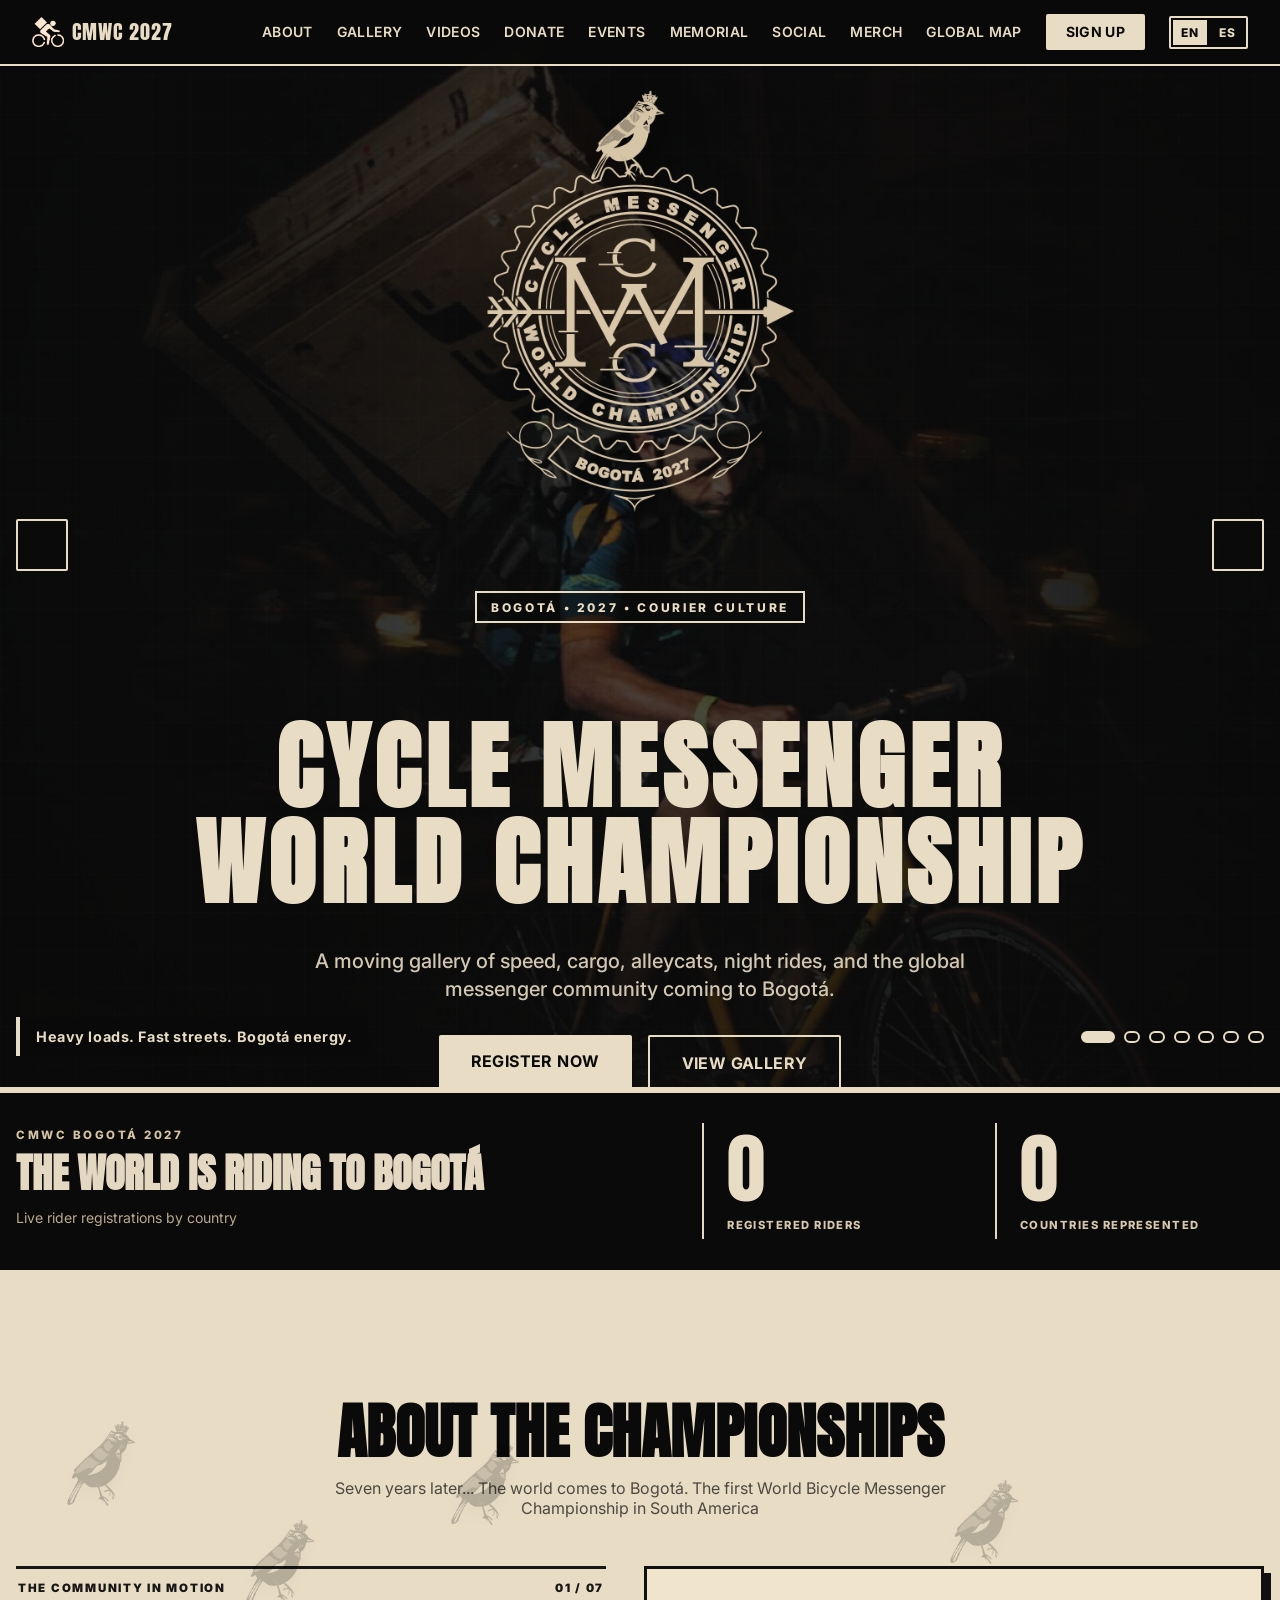
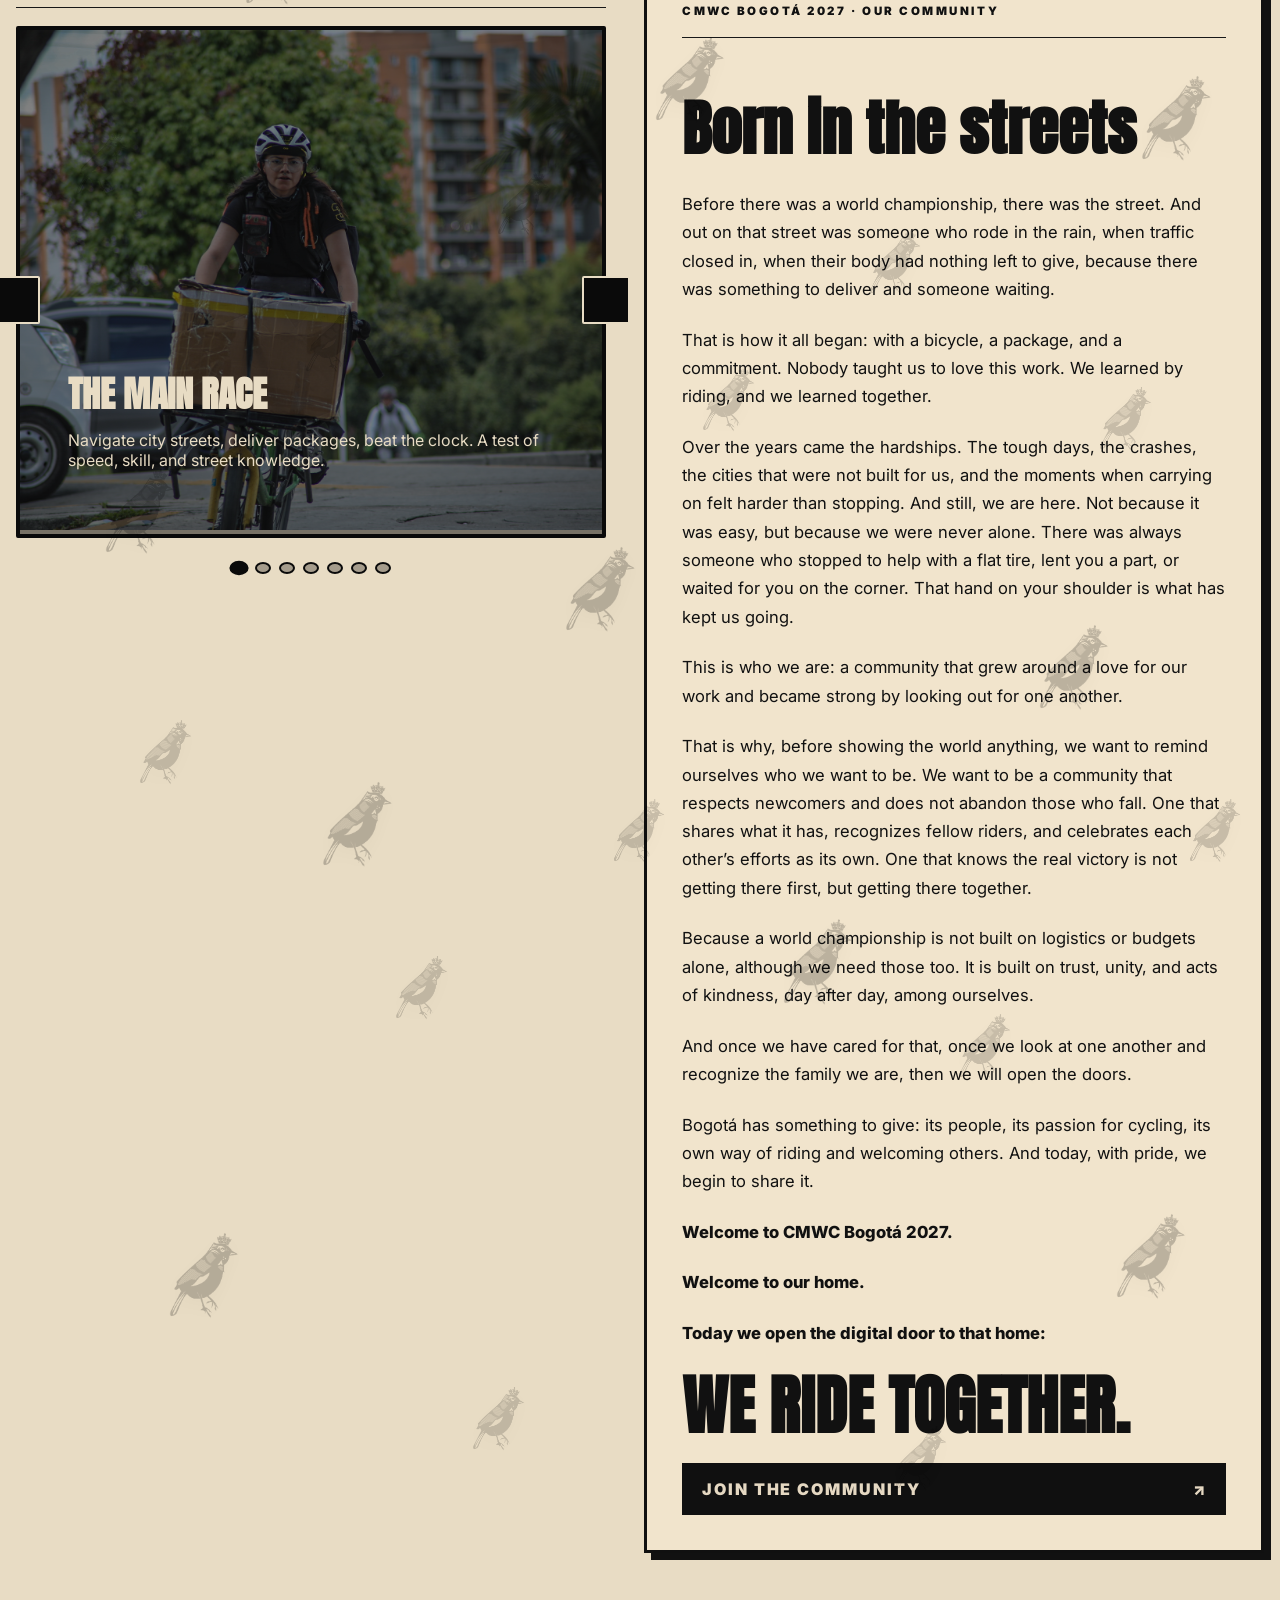
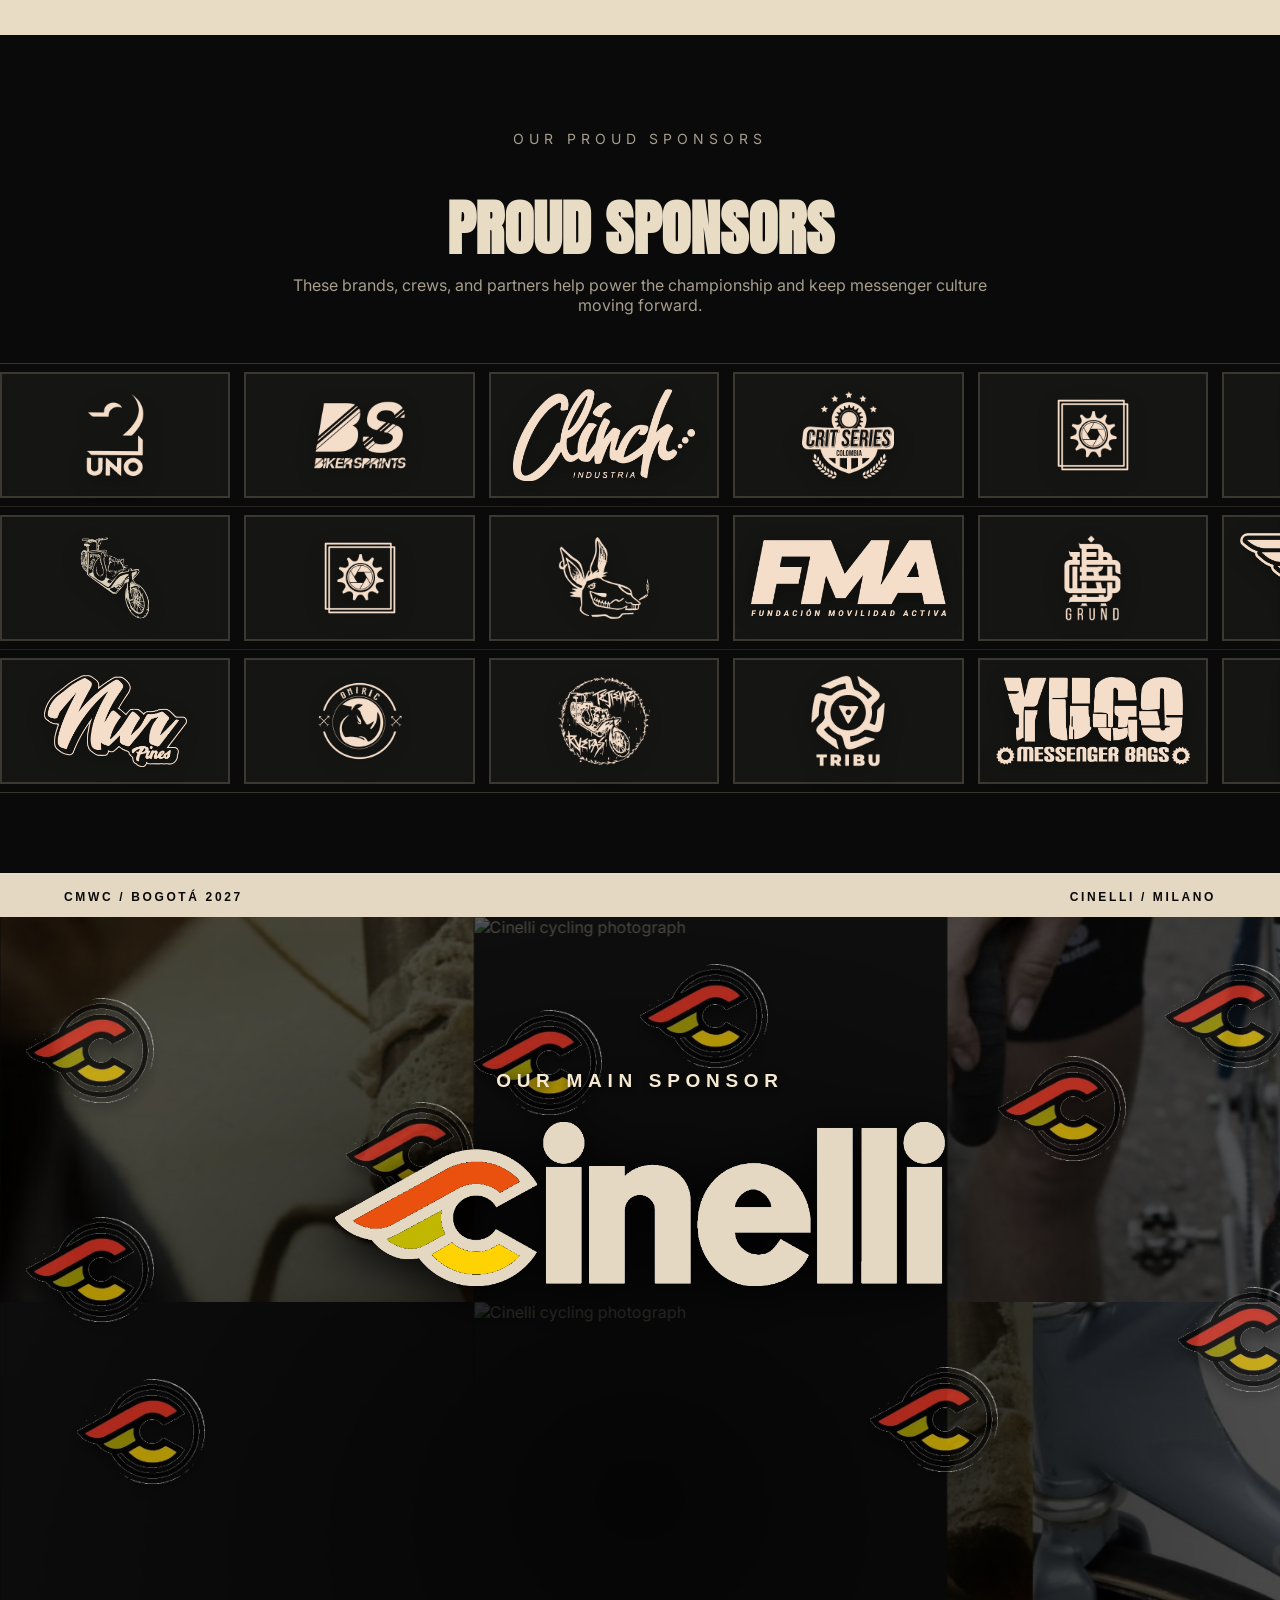
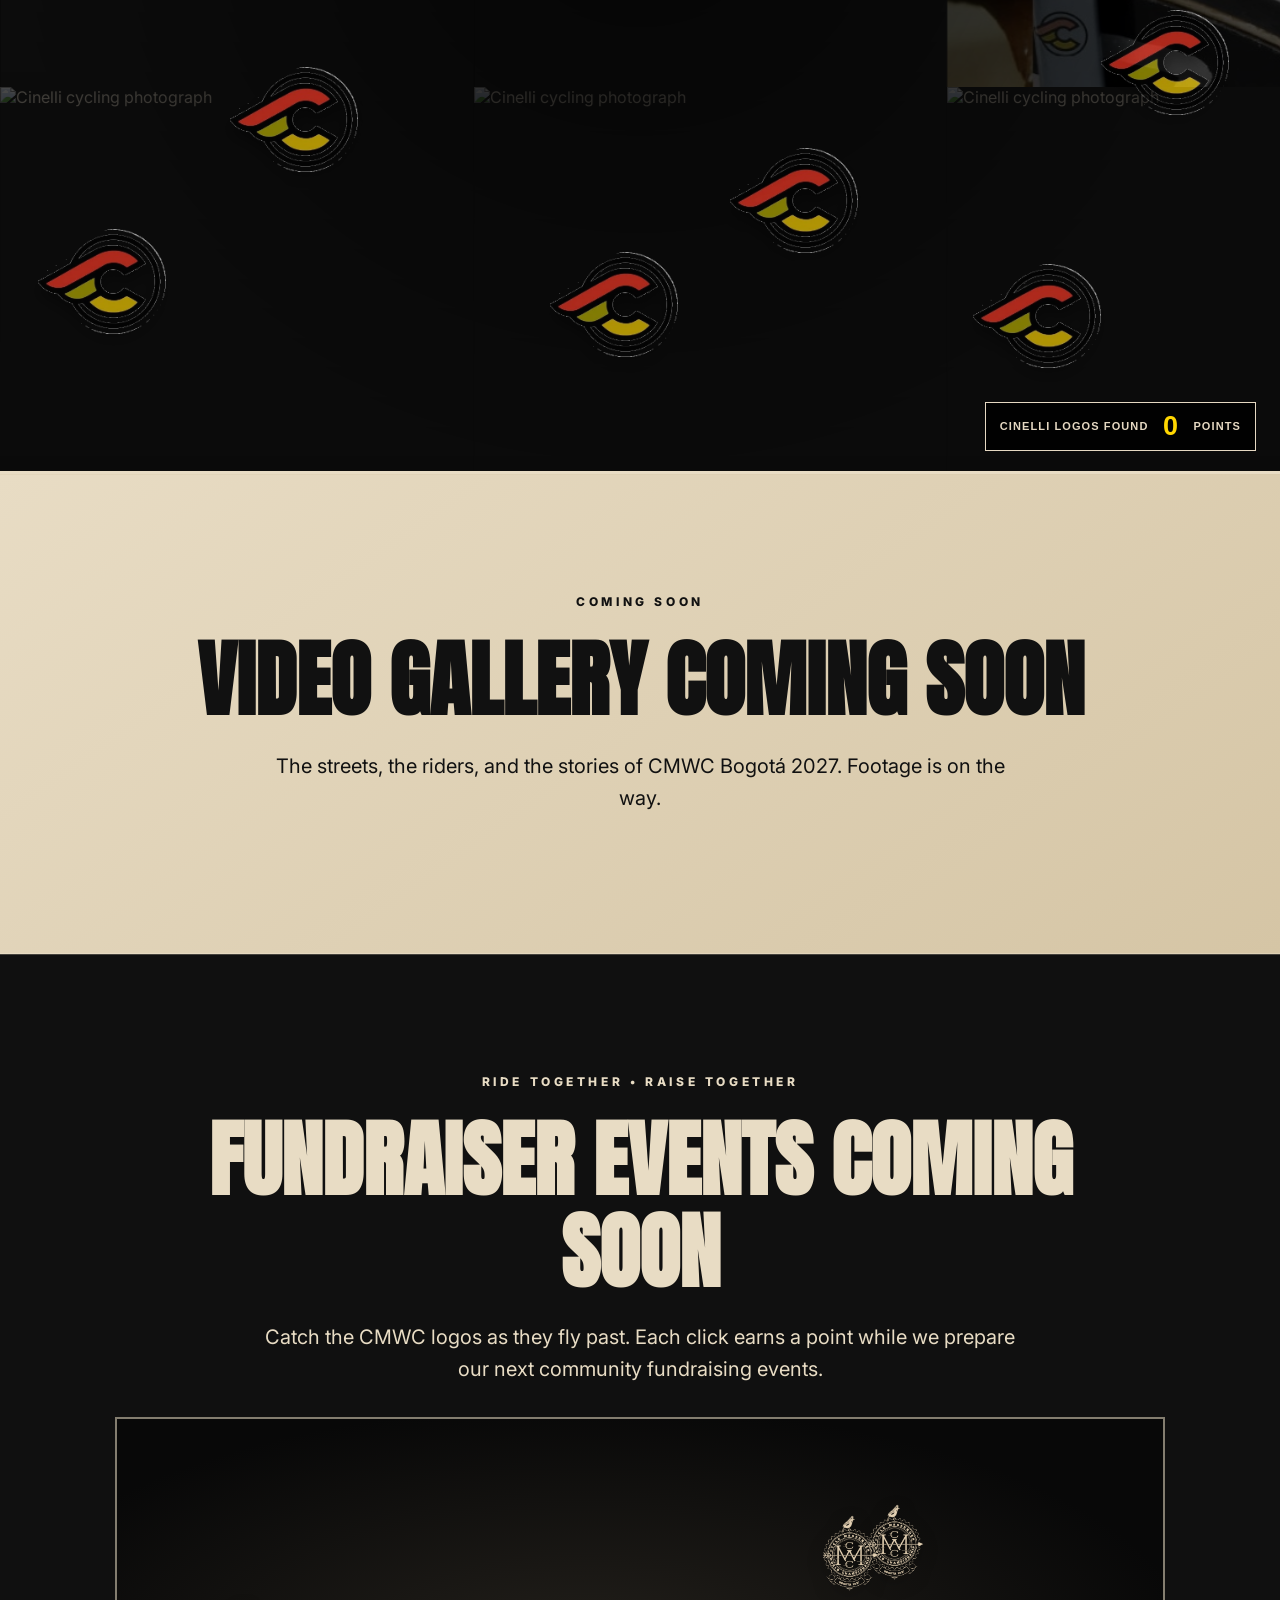
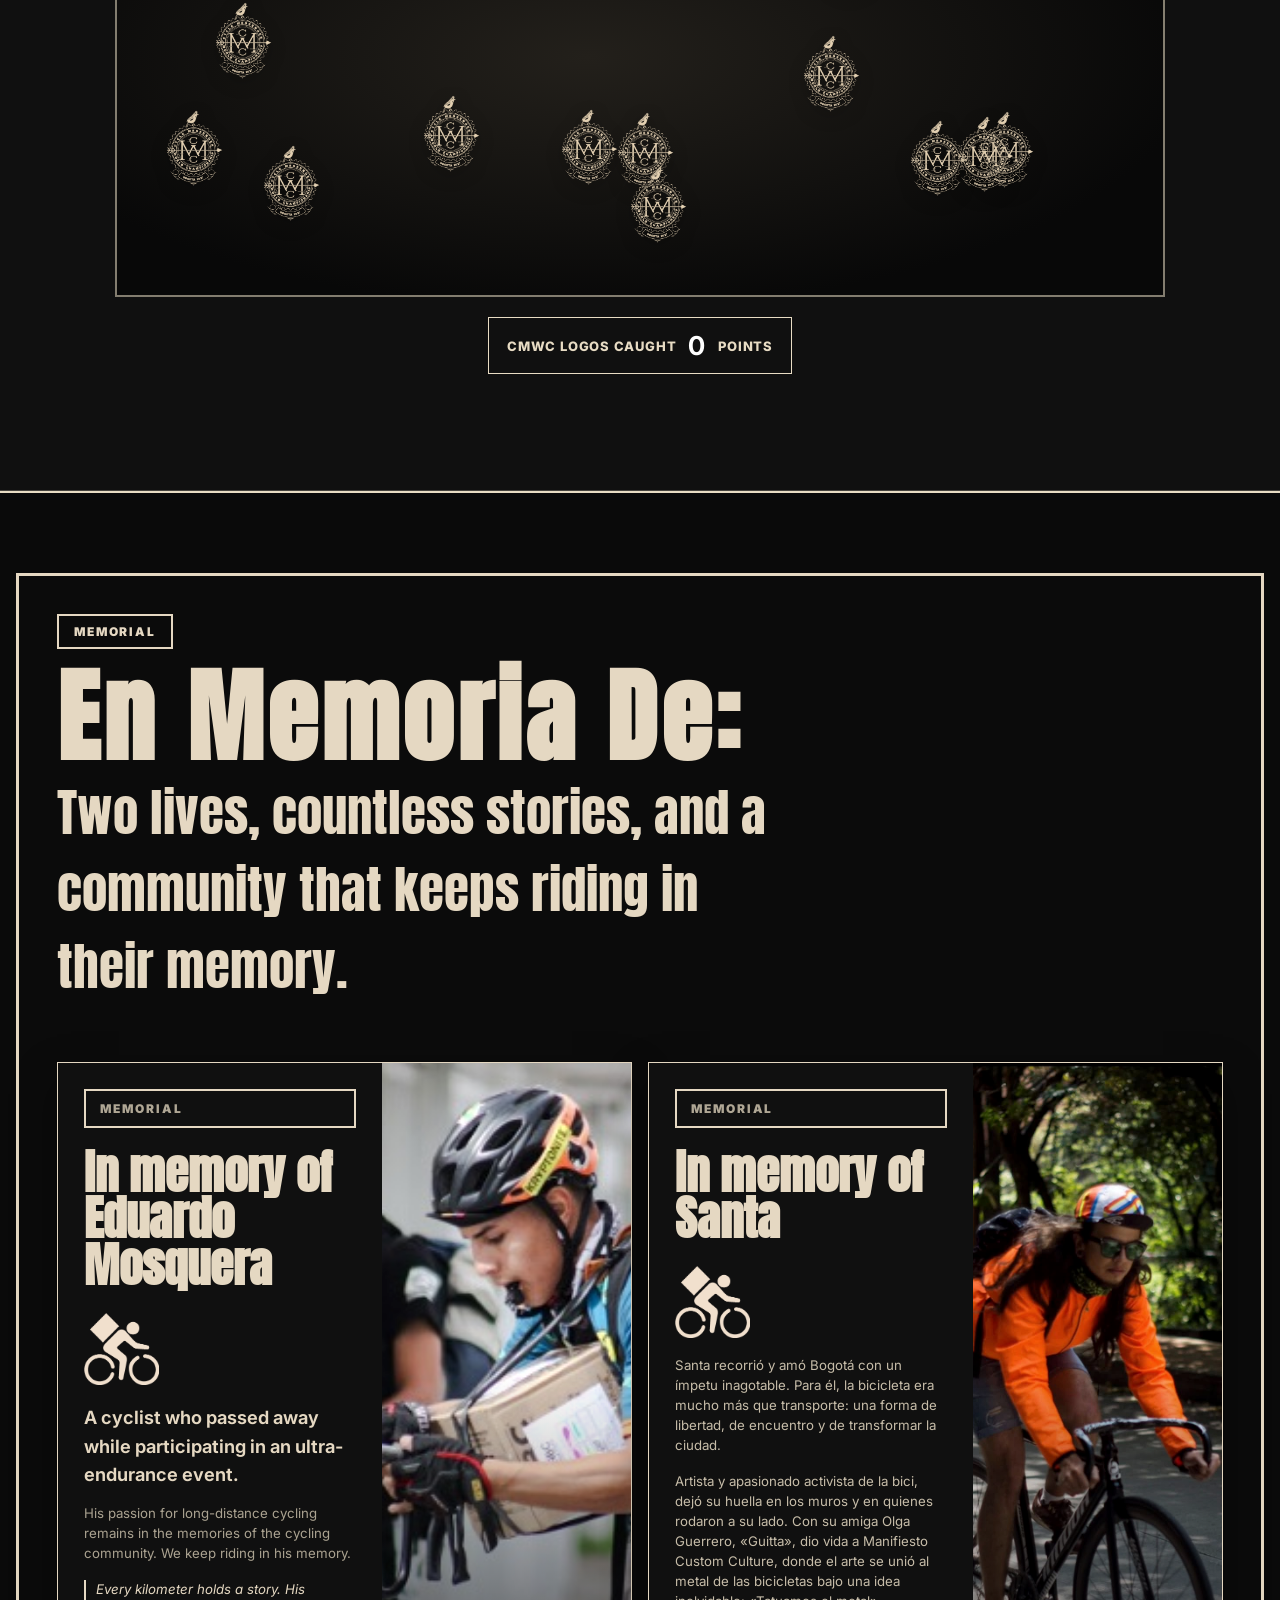
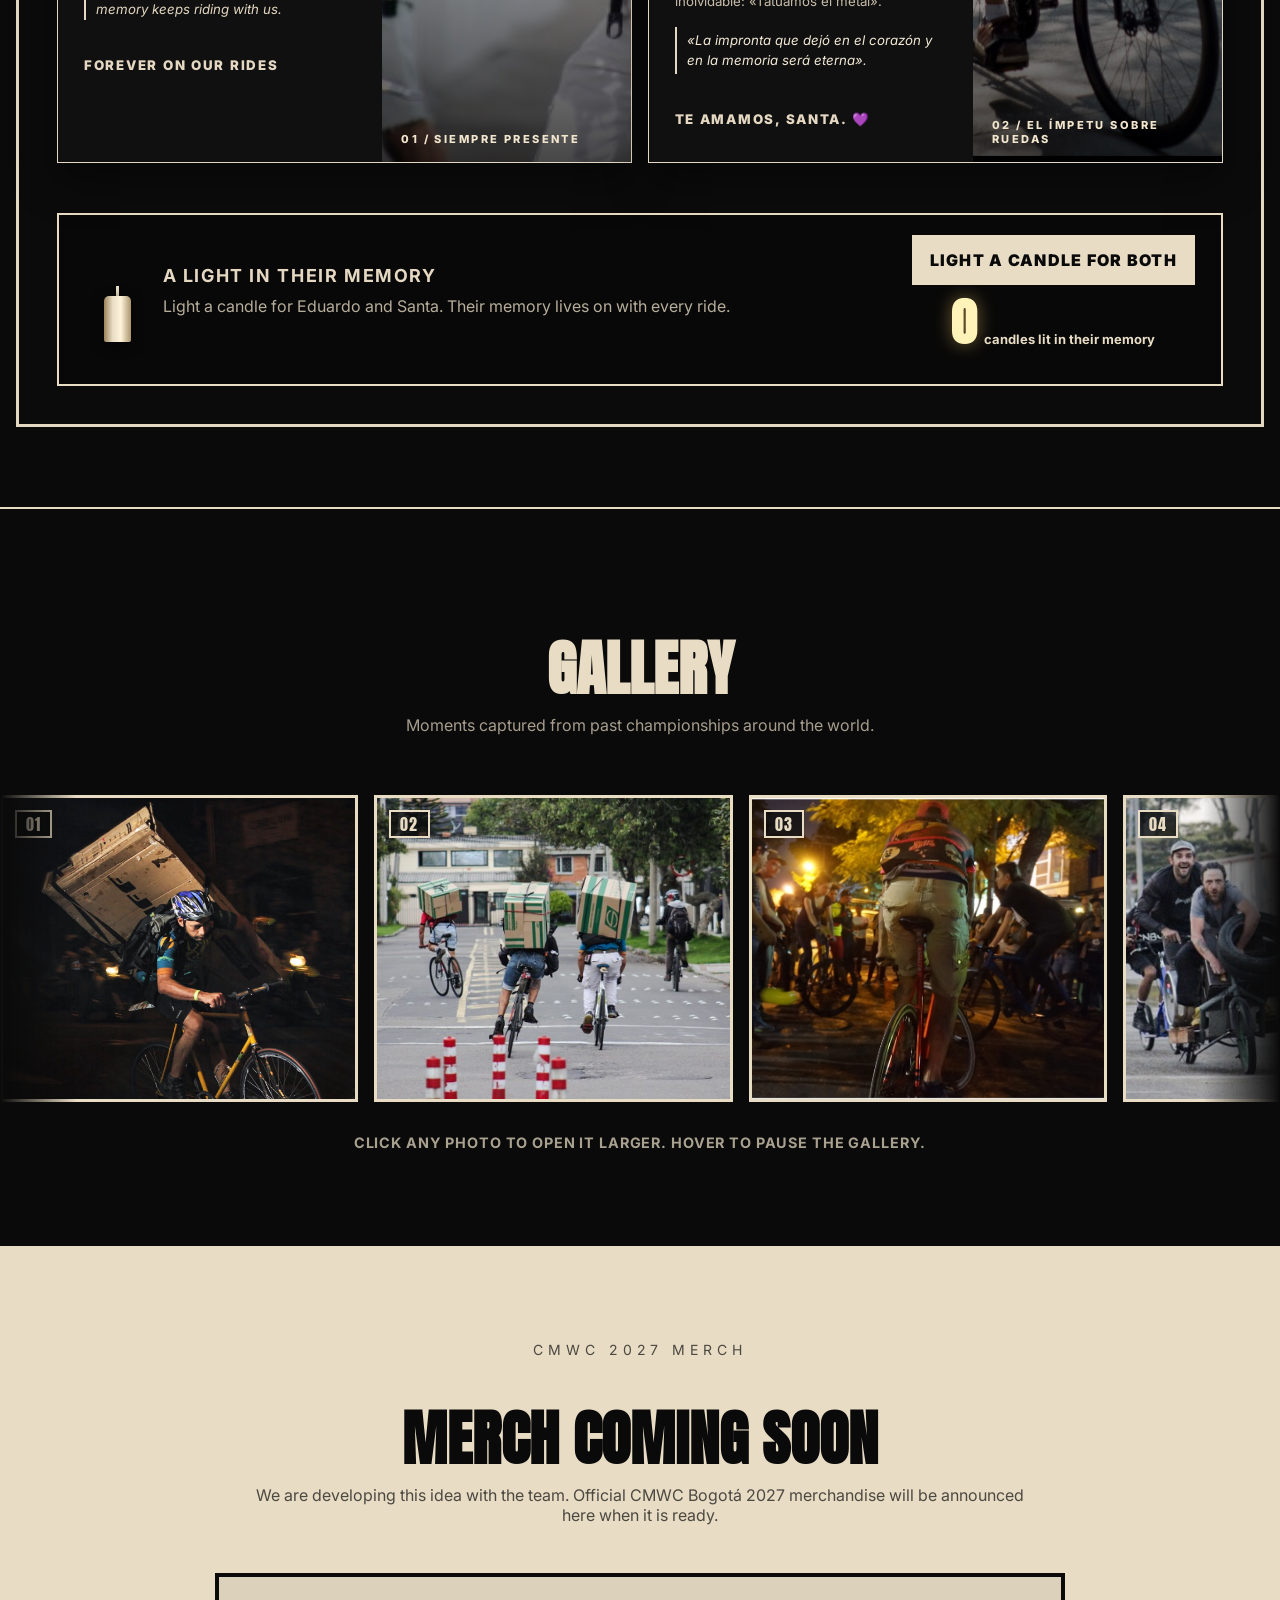
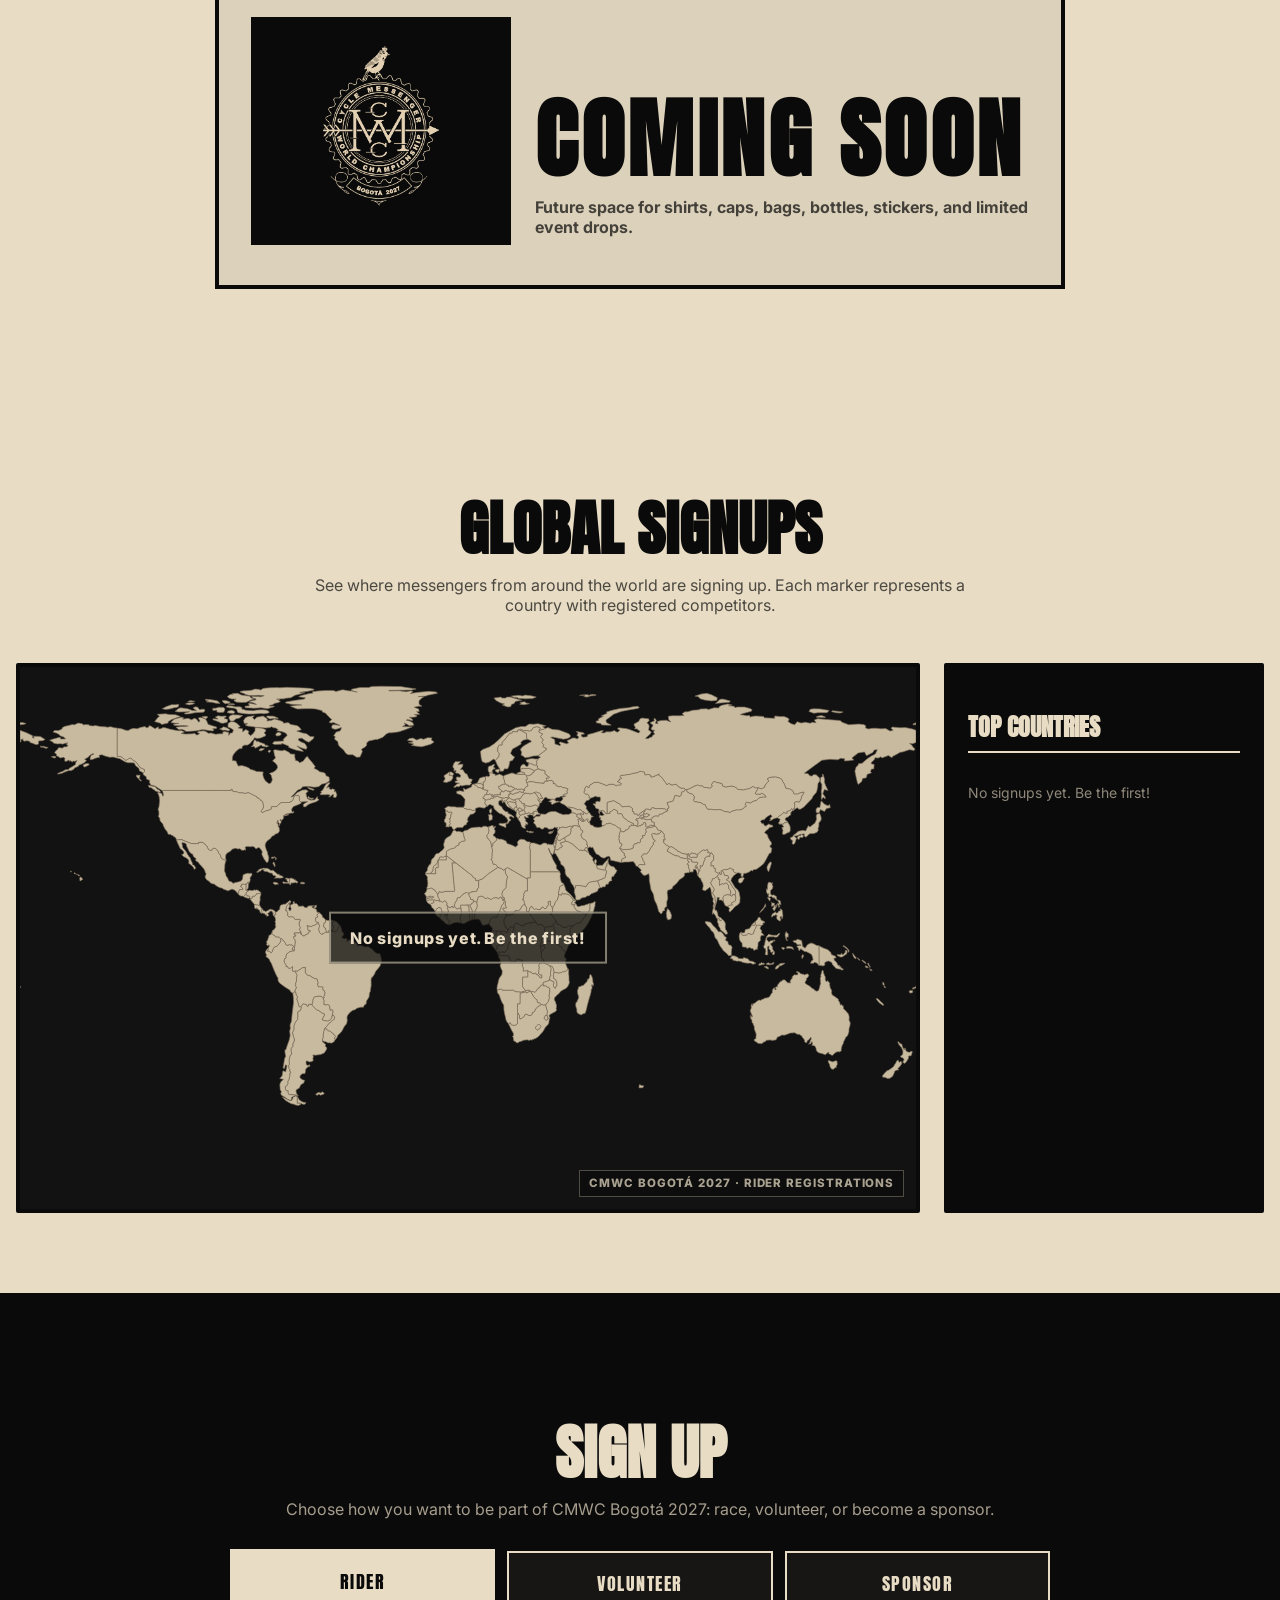
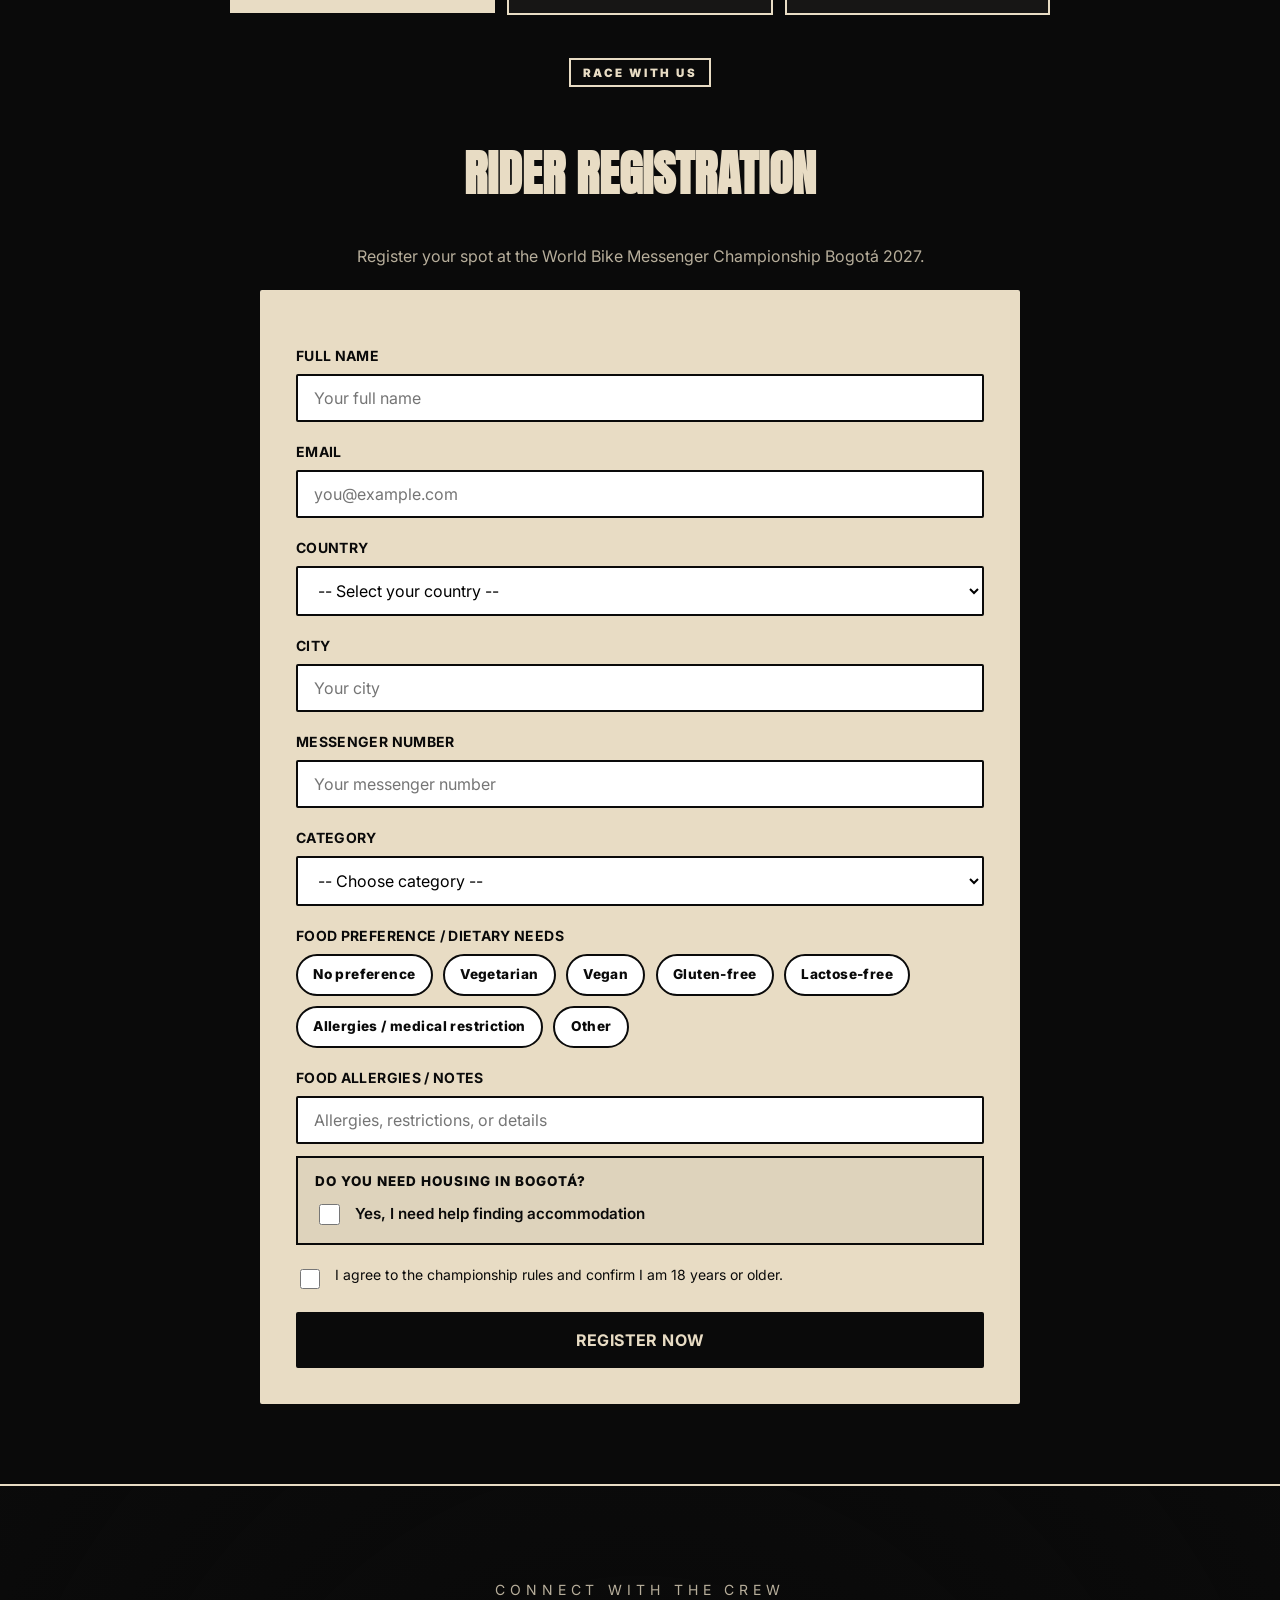
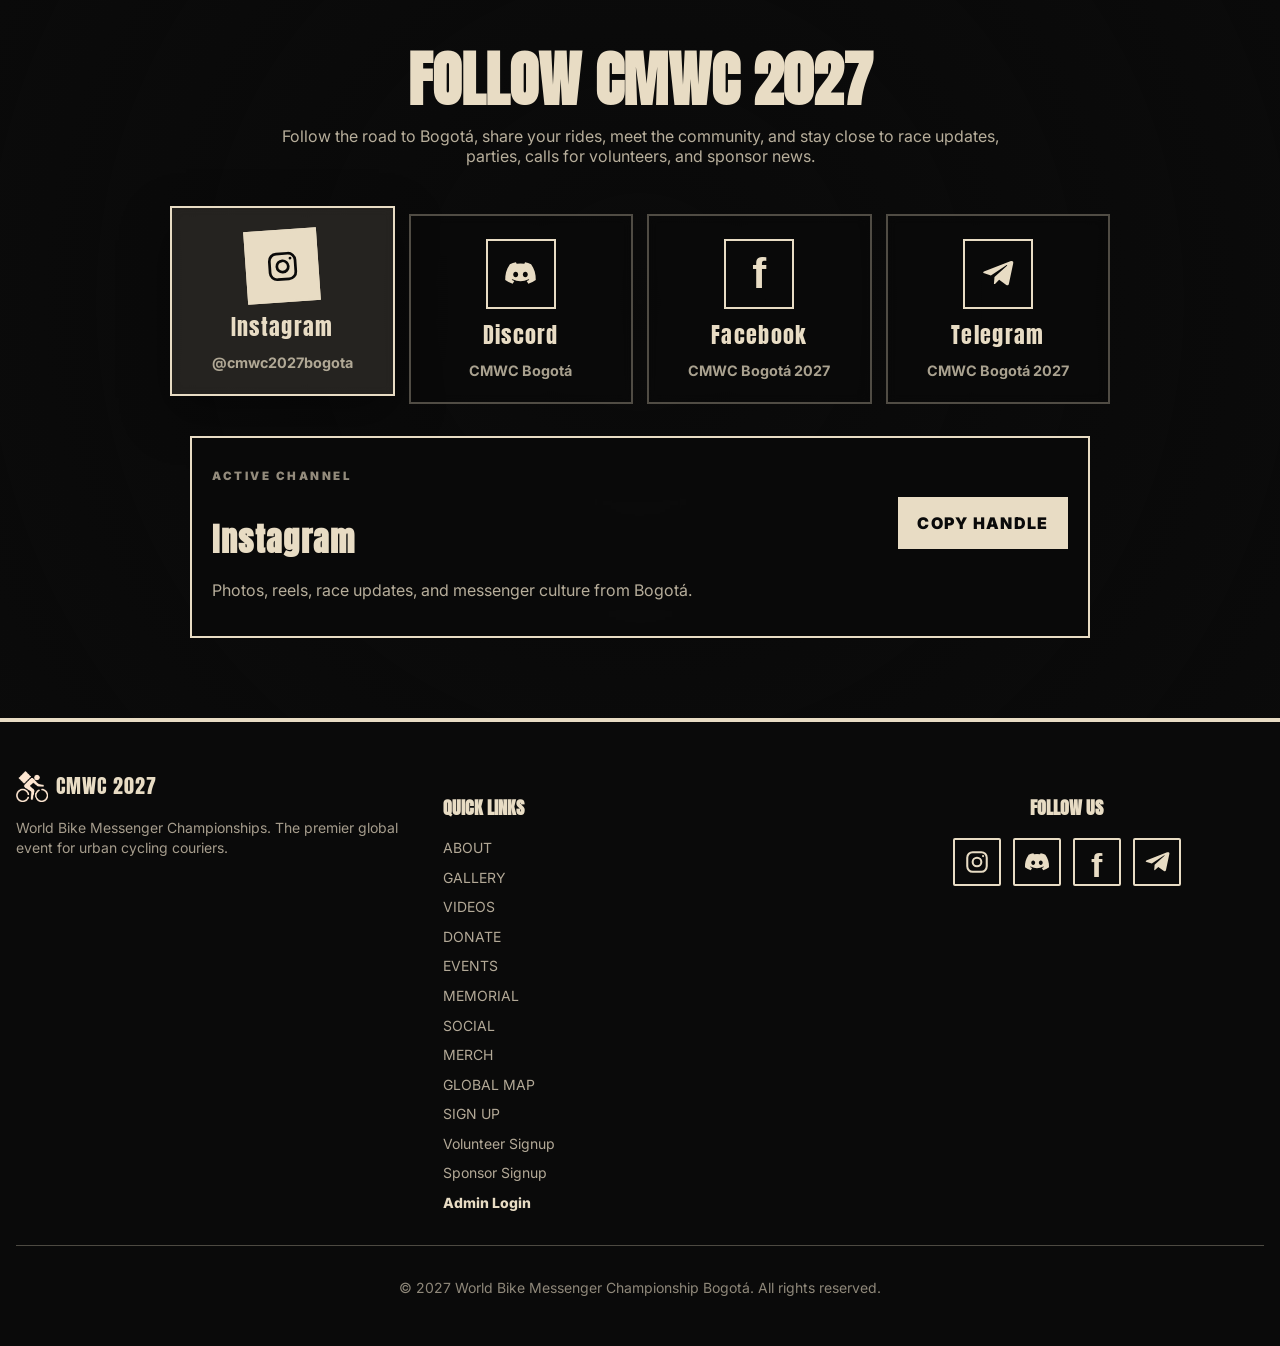
==== commit 282cfe4f: "all done" ====
--- a/index.html
+++ b/index.html
@@ -1,4 +1,5 @@
 <!DOCTYPE html>
+
 <!DOCTYPE html>
 
 <html lang="en">
@@ -44,7 +45,6 @@
                     <a class="text-beige hover:text-white transition-colors text-sm font-semibold tracking-wide" href="#memorial">MEMORIAL</a>
                     <a class="text-beige hover:text-white transition-colors text-sm font-semibold tracking-wide" href="#social">SOCIAL</a>
                     <a class="text-beige hover:text-white transition-colors text-sm font-semibold tracking-wide" href="#merch">MERCH</a>
-
                     <a class="text-beige hover:text-white transition-colors text-sm font-semibold tracking-wide" href="#map">GLOBAL MAP</a>
                     <a class="bg-beige text-black px-5 py-2 hover:bg-white transition-all text-sm font-bold tracking-wide rounded-sm" href="#signup">SIGN UP</a>
                     <div aria-label="Language selector" class="language-switcher">
@@ -65,7 +65,6 @@
                 <a class="block py-2 text-beige hover:text-white transition-colors text-sm font-semibold" href="#memorial">MEMORIAL</a>
                 <a class="block py-2 text-beige hover:text-white transition-colors text-sm font-semibold" href="#social">SOCIAL</a>
                 <a class="block py-2 text-beige hover:text-white transition-colors text-sm font-semibold" href="#merch">MERCH</a>
-
                 <a class="block py-2 text-beige hover:text-white transition-colors text-sm font-semibold" href="#map">GLOBAL MAP</a>
                 <a class="block py-2 text-beige hover:text-white transition-colors text-sm font-semibold" href="#signup">SIGN UP</a>
                 <div aria-label="Language selector" class="language-switcher language-switcher-mobile">
@@ -90,7 +89,7 @@
         <div class="hero-vignette absolute inset-0 z-[2]"></div>
         <div class="hero-grain absolute inset-0 z-[3]"></div>
         <div class="relative z-10 text-center px-4 max-w-6xl">
-            <img alt="CMWC bird mark" class="hero-bird mx-auto mb-4" src="images/PajaroOficialCMWC2027.png" />
+            <img alt="CMWC Bogotá 2027 official championship logo" class="hero-bird hero-official-logo mx-auto mb-4 cmwc-hero-centered" src="images/LogoOficialCMWC2027.png" />
             <p class="hero-eyebrow mb-4">BOGOTÁ • 2027 • COURIER CULTURE</p>
             <h1 class="font-anton text-beige text-5xl sm:text-6xl md:text-7xl lg:text-8xl tracking-wider mb-4 leading-none">
                 CYCLE MESSENGER<br/> WORLD CHAMPIONSHIP
@@ -98,11 +97,11 @@
             <p class="text-beige/90 text-lg sm:text-xl mb-8 max-w-2xl mx-auto font-medium">
                 A moving gallery of speed, cargo, alleycats, night rides, and the global messenger community coming to Bogotá.
             </p>
-            <div class="flex flex-col sm:flex-row gap-4 justify-center">
-                <a class="bg-beige text-black px-8 py-4 hover:bg-white transition-all font-bold tracking-wide rounded-sm" href="#signup">
+            <div class="hero-actions flex flex-col sm:flex-row gap-4 justify-center">
+                <a class="hero-action bg-beige text-black px-8 py-4 hover:bg-white transition-all font-bold tracking-wide rounded-sm" href="#signup">
           REGISTER NOW
         </a>
-                <a class="border-2 border-beige text-beige px-8 py-4 hover:bg-beige hover:text-black transition-all font-bold tracking-wide rounded-sm" href="#gallery">
+                <a class="hero-action border-2 border-beige text-beige px-8 py-4 hover:bg-beige hover:text-black transition-all font-bold tracking-wide rounded-sm" href="#gallery">
           VIEW GALLERY
         </a>
             </div>
@@ -119,115 +118,157 @@
         </div>
         <div class="hero-progress"><span id="hero-progress-bar"></span></div>
     </section>
-    <!-- Stats Bar -->
-    <section class="bg-black py-8 border-y-2 border-beige">
-        <div class="max-w-7xl mx-auto px-4 grid grid-cols-2 md:grid-cols-4 gap-6 text-center">
-            <div>
-                <div class="font-anton text-beige text-4xl md:text-5xl" id="stat-signups">0</div>
-                <div class="text-beige/70 text-xs uppercase tracking-widest mt-1">Signups</div>
-            </div>
-            <div>
-                <div class="font-anton text-beige text-4xl md:text-5xl" id="stat-countries">0</div>
-                <div class="text-beige/70 text-xs uppercase tracking-widest mt-1">Countries</div>
-            </div>
-            <div>
-                <div class="font-anton text-beige text-4xl md:text-5xl">5</div>
-                <div class="text-beige/70 text-xs uppercase tracking-widest mt-1">Days of Events</div>
-            </div>
-            <div>
-                <div class="font-anton text-beige text-4xl md:text-5xl">33</div>
-                <div class="text-beige/70 text-xs uppercase tracking-widest mt-1">Edition</div>
-            </div>
+    <!-- Live rider registration statistics (country-level aggregate only) -->
+    <section class="cmwc-live-stats bg-black border-y-2 border-beige" aria-label="Live rider registrations">
+        <div class="max-w-7xl mx-auto px-4 cmwc-live-stats-inner">
+            <div class="cmwc-stat-intro"><span class="cmwc-stat-kicker">CMWC BOGOTÁ 2027</span>
+                <h2 class="font-anton">THE WORLD IS RIDING TO BOGOTÁ</h2>
+                <p id="stat-source-label">Live rider registrations by country</p>
+            </div>
+            <div class="cmwc-stat-item">
+                <div class="font-anton text-beige" id="stat-signups" aria-live="polite">0</div><span id="stat-riders-label">REGISTERED RIDERS</span></div>
+            <div class="cmwc-stat-item">
+                <div class="font-anton text-beige" id="stat-countries" aria-live="polite">0</div><span id="stat-countries-label">COUNTRIES REPRESENTED</span></div>
         </div>
     </section>
     <!-- About Section with Carousel -->
     <section class="py-20 px-4 bg-beige" id="about">
+        <div aria-hidden="true" class="about-floating-birds">
+            <img class="about-floating-bird" src="images/PajaroOficialCMWC2027.png" alt="" />
+            <img class="about-floating-bird" src="images/PajaroOficialCMWC2027.png" alt="" />
+            <img class="about-floating-bird" src="images/PajaroOficialCMWC2027.png" alt="" />
+            <img class="about-floating-bird" src="images/PajaroOficialCMWC2027.png" alt="" />
+            <img class="about-floating-bird" src="images/PajaroOficialCMWC2027.png" alt="" />
+            <img class="about-floating-bird" src="images/PajaroOficialCMWC2027.png" alt="" />
+            <img class="about-floating-bird" src="images/PajaroOficialCMWC2027.png" alt="" />
+            <img class="about-floating-bird" src="images/PajaroOficialCMWC2027.png" alt="" />
+            <img class="about-floating-bird" src="images/PajaroOficialCMWC2027.png" alt="" />
+            <img class="about-floating-bird" src="images/PajaroOficialCMWC2027.png" alt="" />
+            <img class="about-floating-bird" src="images/PajaroOficialCMWC2027.png" alt="" />
+            <img class="about-floating-bird" src="images/PajaroOficialCMWC2027.png" alt="" />
+            <img class="about-floating-bird" src="images/PajaroOficialCMWC2027.png" alt="" />
+            <img class="about-floating-bird" src="images/PajaroOficialCMWC2027.png" alt="" />
+            <img class="about-floating-bird" src="images/PajaroOficialCMWC2027.png" alt="" />
+            <img class="about-floating-bird" src="images/PajaroOficialCMWC2027.png" alt="" />
+            <img class="about-floating-bird" src="images/PajaroOficialCMWC2027.png" alt="" />
+            <img class="about-floating-bird" src="images/PajaroOficialCMWC2027.png" alt="" />
+            <img class="about-floating-bird" src="images/PajaroOficialCMWC2027.png" alt="" />
+            <img class="about-floating-bird" src="images/PajaroOficialCMWC2027.png" alt="" />
+            <img class="about-floating-bird" src="images/PajaroOficialCMWC2027.png" alt="" />
+            <img class="about-floating-bird" src="images/PajaroOficialCMWC2027.png" alt="" />
+            <img class="about-floating-bird" src="images/PajaroOficialCMWC2027.png" alt="" />
+            <img class="about-floating-bird" src="images/PajaroOficialCMWC2027.png" alt="" />
+            <img class="about-floating-bird" src="images/PajaroOficialCMWC2027.png" alt="" />
+            <img class="about-floating-bird" src="images/PajaroOficialCMWC2027.png" alt="" />
+        </div>
         <div class="max-w-7xl mx-auto">
             <h2 class="font-anton text-5xl md:text-6xl text-black mb-4 text-center">ABOUT THE CHAMPIONSHIPS</h2>
             <p class="text-black/70 text-center max-w-2xl mx-auto mb-12">
                 Seven years later... The world comes to Bogotá. The first World Bicycle Messenger Championship in South America</p>
-            <!-- Carousel -->
-            <div class="relative max-w-5xl mx-auto">
-                <div class="overflow-hidden rounded-sm border-4 border-black">
-                    <div class="flex transition-transform duration-500 ease-in-out" id="carousel">
-                        <!-- Add more About slides by copying one .min-w-full block below. The script automatically creates dots for every slide. -->
-                        <div class="min-w-full relative"><img alt="Heavy cargo messenger" class="w-full h-[400px] md:h-[500px] object-cover" onerror="this.onerror=null;this.src='images/Imagen_1.png';" src="DIEGOSOSA/AR0A5770.JPG" />
-                            <div class="absolute inset-0 bg-black/50 flex items-end p-6 md:p-12">
-                                <div class="text-beige">
-                                    <h3 class="font-anton text-3xl md:text-4xl mb-2">THE MAIN RACE</h3>
-                                    <p class="max-w-lg">Navigate city streets, deliver packages, beat the clock. A test of speed, skill, and street knowledge.</p>
+            <div class="about-story-grid">
+                <div class="about-story-gallery">
+                    <div class="about-story-caption"><span id="about-story-caption-kicker">THE COMMUNITY IN MOTION</span><span id="about-story-index">01 / 08</span></div>
+                    <!-- Carousel -->
+                    <div class="relative max-w-5xl mx-auto">
+                        <div class="overflow-hidden rounded-sm border-4 border-black">
+                            <div class="flex transition-transform duration-500 ease-in-out" id="carousel">
+                                <!-- Add more About slides by copying one .min-w-full block below. The script automatically creates dots for every slide. -->
+                                <div class="min-w-full relative"><img alt="Heavy cargo messenger" class="w-full h-[400px] md:h-[500px] object-cover" onerror="this.onerror=null;this.src='images/Imagen_1.png';" src="DIEGOSOSA/AR0A5770.JPG" />
+                                    <div class="absolute inset-0 bg-black/50 flex items-end p-6 md:p-12">
+                                        <div class="text-beige">
+                                            <h3 class="font-anton text-3xl md:text-4xl mb-2">THE MAIN RACE</h3>
+                                            <p class="max-w-lg">Navigate city streets, deliver packages, beat the clock. A test of speed, skill, and street knowledge.</p>
+                                        </div>
+                                    </div>
                                 </div>
-                            </div>
-                        </div>
-                        <div class="min-w-full relative"><img alt="Night race lineup" class="w-full h-[400px] md:h-[500px] object-cover" src="images/Imagen_8.jpg" />
-                            <div class="absolute inset-0 bg-black/50 flex items-end p-6 md:p-12">
-                                <div class="text-beige">
-                                    <h3 class="font-anton text-3xl md:text-4xl mb-2">NIGHT RIDES</h3>
-                                    <p class="max-w-lg">Bogotá after dark: lights, alleycats, checkpoints, and the messenger community moving together.</p>
+                                <div class="min-w-full relative"><img alt="Night race lineup" class="w-full h-[400px] md:h-[500px] object-cover" src="images/Imagen_8.jpg" />
+                                    <div class="absolute inset-0 bg-black/50 flex items-end p-6 md:p-12">
+                                        <div class="text-beige">
+                                            <h3 class="font-anton text-3xl md:text-4xl mb-2">NIGHT RIDES</h3>
+                                            <p class="max-w-lg">Bogotá after dark: lights, alleycats, checkpoints, and the messenger community moving together.</p>
+                                        </div>
+                                    </div>
                                 </div>
-                            </div>
-                        </div>
-                        <div class="min-w-full relative"><img alt="Messenger community gathering" class="w-full h-[400px] md:h-[500px] object-cover" onerror="this.onerror=null;this.src='images/Imagen_3.jpg';" src="IVANNIETO/L05A3529.jpg" />
-                            <div class="absolute inset-0 bg-black/50 flex items-end p-6 md:p-12">
-                                <div class="text-beige">
-                                    <h3 class="font-anton text-3xl md:text-4xl mb-2">GLOBAL COMMUNITY</h3>
-                                    <p class="max-w-lg">Messengers from every city come together to race, trade stories, and build friendships that last beyond the event.</p>
+                                <div class="min-w-full relative"><img alt="Messenger community gathering" class="w-full h-[400px] md:h-[500px] object-cover" onerror="this.onerror=null;this.src='images/Imagen_3.jpg';" src="IVANNIETO/L05A3529.jpg" />
+                                    <div class="absolute inset-0 bg-black/50 flex items-end p-6 md:p-12">
+                                        <div class="text-beige">
+                                            <h3 class="font-anton text-3xl md:text-4xl mb-2">GLOBAL COMMUNITY</h3>
+                                            <p class="max-w-lg">Messengers from every city come together to race, trade stories, and build friendships that last beyond the event.</p>
+                                        </div>
+                                    </div>
                                 </div>
-                            </div>
-                        </div>
-                        <div class="min-w-full relative"><img alt="Cargo bike race" class="w-full h-[400px] md:h-[500px] object-cover" src="images/Imagen_7.jpg" />
-                            <div class="absolute inset-0 bg-black/50 flex items-end p-6 md:p-12">
-                                <div class="text-beige">
-                                    <h3 class="font-anton text-3xl md:text-4xl mb-2">CARGO BIKES</h3>
-                                    <p class="max-w-lg">Everyone needs a cargo bike. Load it, ride it, race it, and prove what courier culture is built on.</p>
+                                <div class="min-w-full relative"><img alt="Cargo bike race" class="w-full h-[400px] md:h-[500px] object-cover" src="images/Imagen_7.jpg" />
+                                    <div class="absolute inset-0 bg-black/50 flex items-end p-6 md:p-12">
+                                        <div class="text-beige">
+                                            <h3 class="font-anton text-3xl md:text-4xl mb-2">CARGO BIKES</h3>
+                                            <p class="max-w-lg">Everyone needs a cargo bike. Load it, ride it, race it, and prove what courier culture is built on.</p>
+                                        </div>
+                                    </div>
                                 </div>
-                            </div>
-                        </div>
-                        <div class="min-w-full relative"><img alt="Velodrome race" class="w-full h-[400px] md:h-[500px] object-cover" onerror="this.onerror=null;this.src='images/Imagen_12.png';" src="IVANNIETO/6D3CA975-B209-49FB-A481-44B3634BA8BC.png" />
-                            <div class="absolute inset-0 bg-black/50 flex items-end p-6 md:p-12">
-                                <div class="text-beige">
-                                    <h3 class="font-anton text-3xl md:text-4xl mb-2">TRACK COMPETITIONS</h3>
-                                    <p class="max-w-lg">Sprints, time trials, and track events bring pure speed and bike handling into the championship weekend.</p>
+
+                                <div class="min-w-full relative"><img alt="Bogota bike crowd" class="w-full h-[400px] md:h-[500px] object-cover" onerror="this.onerror=null;this.src='images/Imagen_8.jpg';" src="DIEGOSOSA/IMG_9719.JPG" />
+                                    <div class="absolute inset-0 bg-black/50 flex items-end p-6 md:p-12">
+                                        <div class="text-beige">
+                                            <h3 class="font-anton text-3xl md:text-4xl mb-2">ALLEYCAT RACES</h3>
+                                            <p class="max-w-lg">Open-street checkpoint races inspired by the daily work of bike messengers around the world.</p>
+                                        </div>
+                                    </div>
                                 </div>
-                            </div>
-                        </div>
-                        <div class="min-w-full relative"><img alt="Bogota bike crowd" class="w-full h-[400px] md:h-[500px] object-cover" onerror="this.onerror=null;this.src='images/Imagen_8.jpg';" src="DIEGOSOSA/IMG_9719.JPG" />
-                            <div class="absolute inset-0 bg-black/50 flex items-end p-6 md:p-12">
-                                <div class="text-beige">
-                                    <h3 class="font-anton text-3xl md:text-4xl mb-2">ALLEYCAT RACES</h3>
-                                    <p class="max-w-lg">Open-street checkpoint races inspired by the daily work of bike messengers around the world.</p>
+                                <div class="min-w-full relative"><img alt="Messenger checking package" class="w-full h-[400px] md:h-[500px] object-cover" onerror="this.onerror=null;this.src='images/Imagen_11.jpg';" src="IVANNIETO/L05A3554.jpg" />
+                                    <div class="absolute inset-0 bg-black/50 flex items-end p-6 md:p-12">
+                                        <div class="text-beige">
+                                            <h3 class="font-anton text-3xl md:text-4xl mb-2">CHECKPOINT PRESSURE</h3>
+                                            <p class="max-w-lg">Packages, manifests, radios, maps, and decisions. The fastest rider is not always the smartest rider.</p>
+                                        </div>
+                                    </div>
                                 </div>
-                            </div>
-                        </div>
-                        <div class="min-w-full relative"><img alt="Messenger checking package" class="w-full h-[400px] md:h-[500px] object-cover" onerror="this.onerror=null;this.src='images/Imagen_11.jpg';" src="IVANNIETO/L05A3554.jpg" />
-                            <div class="absolute inset-0 bg-black/50 flex items-end p-6 md:p-12">
-                                <div class="text-beige">
-                                    <h3 class="font-anton text-3xl md:text-4xl mb-2">CHECKPOINT PRESSURE</h3>
-                                    <p class="max-w-lg">Packages, manifests, radios, maps, and decisions. The fastest rider is not always the smartest rider.</p>
+                                <div class="min-w-full relative"><img alt="Low light bike courier" class="w-full h-[400px] md:h-[500px] object-cover" onerror="this.onerror=null;this.src='images/Imagen_14.png';" src="DIEGOSOSA/IMG_5989.JPG" />
+                                    <div class="absolute inset-0 bg-black/50 flex items-end p-6 md:p-12">
+                                        <div class="text-beige">
+                                            <h3 class="font-anton text-3xl md:text-4xl mb-2">STREET SKILL</h3>
+                                            <p class="max-w-lg">A championship for riders who understand traffic, timing, balance, and the rhythm of the city.</p>
+                                        </div>
+                                    </div>
                                 </div>
                             </div>
                         </div>
-                        <div class="min-w-full relative"><img alt="Low light bike courier" class="w-full h-[400px] md:h-[500px] object-cover" onerror="this.onerror=null;this.src='images/Imagen_14.png';" src="DIEGOSOSA/IMG_5989.JPG" />
-                            <div class="absolute inset-0 bg-black/50 flex items-end p-6 md:p-12">
-                                <div class="text-beige">
-                                    <h3 class="font-anton text-3xl md:text-4xl mb-2">STREET SKILL</h3>
-                                    <p class="max-w-lg">A championship for riders who understand traffic, timing, balance, and the rhythm of the city.</p>
-                                </div>
-                            </div>
-                        </div>
+                        <!-- Carousel Controls -->
+                        <button class="absolute left-2 md:-left-6 top-1/2 -translate-y-1/2 bg-black text-beige w-10 h-10 md:w-12 md:h-12 flex items-center justify-center hover:bg-beige hover:text-black transition-all rounded-sm border-2 border-beige" id="carousel-prev">
+<i class="w-6 h-6" data-lucide="chevron-left"></i>
+</button>
+                        <button class="absolute right-2 md:-right-6 top-1/2 -translate-y-1/2 bg-black text-beige w-10 h-10 md:w-12 md:h-12 flex items-center justify-center hover:bg-beige hover:text-black transition-all rounded-sm border-2 border-beige" id="carousel-next">
+<i class="w-6 h-6" data-lucide="chevron-right"></i>
+</button>
+                        <!-- Carousel Dots -->
+                        <div class="flex justify-center gap-2 mt-6" id="carousel-dots"></div>
                     </div>
                 </div>
-                <!-- Carousel Controls -->
-                <button class="absolute left-2 md:-left-6 top-1/2 -translate-y-1/2 bg-black text-beige w-10 h-10 md:w-12 md:h-12 flex items-center justify-center hover:bg-beige hover:text-black transition-all rounded-sm border-2 border-beige" id="carousel-prev">
-<i class="w-6 h-6" data-lucide="chevron-left"></i>
-</button>
-                <button class="absolute right-2 md:-right-6 top-1/2 -translate-y-1/2 bg-black text-beige w-10 h-10 md:w-12 md:h-12 flex items-center justify-center hover:bg-beige hover:text-black transition-all rounded-sm border-2 border-beige" id="carousel-next">
-<i class="w-6 h-6" data-lucide="chevron-right"></i>
-</button>
-                <!-- Carousel Dots -->
-                <div class="flex justify-center gap-2 mt-6" id="carousel-dots"></div>
-            </div>
-        </div>
+                <!-- /about-story-gallery -->
+                <div class="about-manifesto" id="nacimos-en-la-calle" lang="es">
+                    <div class="about-manifesto-label">CMWC BOGOTÁ 2027 · NUESTRA COMUNIDAD</div>
+                    <h3 class="font-anton about-manifesto-heading">Nacimos en la calle</h3>
+                    <div class="about-manifesto-copy">
+                        <p>Antes de que existiera un mundial, existía la calle. Y en la calle existía alguien que salía a rodar cuando llovía, cuando el tráfico apretaba, cuando el cuerpo ya no daba más, porque había algo que entregar y alguien esperando.</p>
+                        <p>Así empezó todo: con una bicicleta, un paquete y un compromiso. Nadie nos enseñó a querer este oficio. Lo aprendimos rodando, y lo aprendimos juntos.</p>
+                        <p>Con los años llegaron las dificultades. Llegaron los días duros, los accidentes, las ciudades que no estaban hechas para nosotros, los momentos en que seguir parecía más difícil que parar. Y aun así, seguimos aquí. No porque fuera
+                            fácil, sino porque nunca estuvimos solos. Siempre hubo alguien que frenó para ayudarte con un pinchazo, que te prestó una pieza, que te esperó en la esquina. Esa mano en el hombro es lo que nos ha sostenido.</p>
+                        <p>Eso es lo que somos: una comunidad que creció alrededor del amor por un oficio, y que se hizo fuerte cuidándose entre sí.</p>
+                        <p>Por eso, antes de mostrarle algo al mundo, queremos recordarnos quiénes queremos ser. Queremos ser la comunidad que respeta al que llega nuevo y no deja caer al que se cayó. La que comparte lo que tiene, reconoce al compañero y
+                            celebra el esfuerzo de los demás como propio. La que sabe que el verdadero triunfo no es llegar primero, sino llegar juntos.</p>
+                        <p>Porque un mundial no se construye con logística ni con presupuestos, aunque también los necesitamos. Se construye con confianza, con unión y con buenas acciones, día tras día, entre nosotros.</p>
+                        <p>Y cuando hayamos cuidado esto, cuando nos miremos y reconozcamos la familia que somos, entonces sí abriremos las puertas.</p>
+                        <p>Bogotá tiene algo para dar: su gente, su pasión por la bicicleta, su manera de rodar y de recibir. Y hoy, con orgullo, empezamos a mostrarlo.</p>
+                        <p>Bienvenidos al CMWC Bogotá 2027.</p>
+                        <p>Bienvenidos a nuestra casa.</p>
+                        <p>Hoy abrimos la puerta digital de esa casa:</p>
+                        <p>Rodamos juntos.</p>
+                    </div>
+                    <a href="#signup" class="about-story-cta" id="about-story-cta">JOIN THE COMMUNITY <span aria-hidden="true">↗</span></a>
+                </div>
+            </div>
+            <!-- /about-story-grid -->
+        </div>
+        <!-- /about max-width wrapper -->
     </section>
     <!-- Our Proud Sponsors -->
     <section class="py-20 px-4 bg-black border-y-2 border-beige sponsors-section" id="sponsors">
@@ -237,54 +278,39 @@
             <p class="text-beige/70 text-center max-w-3xl mx-auto mb-12">
                 These brands, crews, and partners help power the championship and keep messenger culture moving forward.
             </p>
-            <div aria-label="Sliding sponsor logos carousel" class="sponsor-marquee">
-                <div class="sponsor-track">
-                    <div class="sponsor-card"><img alt="UNO sponsor logo" src="images/sponsors/uno.png" /></div>
-                    <div class="sponsor-card"><img alt="Biker Sprints sponsor logo" src="images/sponsors/bikersprints.png" /></div>
-                    <div class="sponsor-card"><img alt="Clinch Industria sponsor logo" src="images/sponsors/clinch.png" /></div>
-                    <div class="sponsor-card"><img alt="Crit Series Colombia sponsor logo" src="images/sponsors/crit-series.png" /></div>
-                    <div class="sponsor-card"><img alt="Cuadros Frames sponsor logo" src="images/sponsors/cuadros-frames.png" /></div>
-                    <div class="sponsor-card"><img alt="Fitzi Cross sponsor logo" src="images/sponsors/fitzi-cross.png" /></div>
-                    <div class="sponsor-card"><img alt="Hermess sponsor logo" src="images/sponsors/hermess.png" /></div>
-                    <div class="sponsor-card"><img alt="Tejiendo Ruedas sponsor logo" src="images/sponsors/tejiendo-ruedas.png" /></div>
-                    <div class="sponsor-card"><img alt="Gear Photo sponsor logo" src="images/sponsors/gear-photo.png" /></div>
-                    <div class="sponsor-card"><img alt="Donkey sponsor logo" src="images/sponsors/donkey.png" /></div>
-                    <div class="sponsor-card"><img alt="Fundación Movilidad Activa sponsor logo" src="images/sponsors/fma.png" /></div>
-                    <div class="sponsor-card"><img alt="Grund sponsor logo" src="images/sponsors/grund.png" /></div>
-                    <div class="sponsor-card"><img alt="H sponsor logo" src="images/sponsors/h-logo.png" /></div>
-                    <div class="sponsor-card"><img alt="La Hermandad Bicimensajera sponsor logo" src="images/sponsors/la-hermandad.png" /></div>
-                    <div class="sponsor-card"><img alt="Nun Pines sponsor logo" src="images/sponsors/nun-pines.png" /></div>
-                    <div class="sponsor-card"><img alt="Oniric sponsor logo" src="images/sponsors/oniric.png" /></div>
-                    <div class="sponsor-card"><img alt="Rats Bags sponsor logo" src="images/sponsors/rats-bags.png" /></div>
-                    <div class="sponsor-card"><img alt="Tribu sponsor logo" src="images/sponsors/tribu.png" /></div>
-                    <div class="sponsor-card"><img alt="Yugo Messenger Bags sponsor logo" src="images/sponsors/yugo.png" /></div>
-                    <div class="sponsor-card"><img alt="Ruta Nacional 45 — Troncal del Magdalena sponsor logo" class="sponsor-logo sponsor-logo--tall" src="images/sponsors/ruta-45-beige.png" loading="lazy" /></div>
-                    <div class="sponsor-card"><img alt="Manifiesto Custom Culture sponsor logo" class="sponsor-logo sponsor-logo--wide" src="images/sponsors/manifesto-custom-culture-beige.png" loading="lazy" /></div>
-                    <div class="sponsor-card sponsor-card--wordmark"><span class="sponsor-wordmark sponsor-wordmark--cinelli">CINELLI</span></div>
-                </div>
-                <div aria-hidden="true" class="sponsor-track">
-                    <div class="sponsor-card"><img alt="" src="images/sponsors/uno.png" /></div>
-                    <div class="sponsor-card"><img alt="" src="images/sponsors/bikersprints.png" /></div>
-                    <div class="sponsor-card"><img alt="" src="images/sponsors/clinch.png" /></div>
-                    <div class="sponsor-card"><img alt="" src="images/sponsors/crit-series.png" /></div>
-                    <div class="sponsor-card"><img alt="" src="images/sponsors/cuadros-frames.png" /></div>
-                    <div class="sponsor-card"><img alt="" src="images/sponsors/fitzi-cross.png" /></div>
-                    <div class="sponsor-card"><img alt="" src="images/sponsors/hermess.png" /></div>
-                    <div class="sponsor-card"><img alt="" src="images/sponsors/tejiendo-ruedas.png" /></div>
-                    <div class="sponsor-card"><img alt="" src="images/sponsors/gear-photo.png" /></div>
-                    <div class="sponsor-card"><img alt="" src="images/sponsors/donkey.png" /></div>
-                    <div class="sponsor-card"><img alt="" src="images/sponsors/fma.png" /></div>
-                    <div class="sponsor-card"><img alt="" src="images/sponsors/grund.png" /></div>
-                    <div class="sponsor-card"><img alt="" src="images/sponsors/h-logo.png" /></div>
-                    <div class="sponsor-card"><img alt="" src="images/sponsors/la-hermandad.png" /></div>
-                    <div class="sponsor-card"><img alt="" src="images/sponsors/nun-pines.png" /></div>
-                    <div class="sponsor-card"><img alt="" src="images/sponsors/oniric.png" /></div>
-                    <div class="sponsor-card"><img alt="" src="images/sponsors/rats-bags.png" /></div>
-                    <div class="sponsor-card"><img alt="" src="images/sponsors/tribu.png" /></div>
-                    <div class="sponsor-card"><img alt="" src="images/sponsors/yugo.png" /></div>
-                    <div class="sponsor-card"><img alt="" class="sponsor-logo sponsor-logo--tall" src="images/sponsors/ruta-45-beige.png" loading="lazy" /></div>
-                    <div class="sponsor-card"><img alt="" class="sponsor-logo sponsor-logo--wide" src="images/sponsors/manifesto-custom-culture-beige.png" loading="lazy" /></div>
-                    <div class="sponsor-card sponsor-card--wordmark"><span class="sponsor-wordmark sponsor-wordmark--cinelli">CINELLI</span></div>
+            <div class="sponsors-three-rows" aria-label="Three moving sponsor logo galleries">
+                <div class="sponsors-slide-row sponsors-slide-row-1" aria-label="Sponsors row 1">
+                    <div class="sponsors-slide-track">
+                        <div class="sponsor-card"><img alt="UNO sponsor logo" loading="lazy" src="images/sponsors/uno.png" /></div>
+                        <div class="sponsor-card"><img alt="Biker Sprints sponsor logo" loading="lazy" src="images/sponsors/bikersprints.png" /></div>
+                        <div class="sponsor-card"><img alt="Clinch Industria sponsor logo" loading="lazy" src="images/sponsors/clinch.png" /></div>
+                        <div class="sponsor-card"><img alt="Crit Series Colombia sponsor logo" loading="lazy" src="images/sponsors/crit-series.png" /></div>
+                        <div class="sponsor-card"><img alt="Cuadros Frames sponsor logo" loading="lazy" src="images/sponsors/cuadros-frames.png" /></div>
+                        <div class="sponsor-card"><img alt="Fitzi Cross sponsor logo" loading="lazy" src="images/sponsors/fitzi-cross.png" /></div>
+                        <div class="sponsor-card"><img alt="Hermess sponsor logo" loading="lazy" src="images/sponsors/hermess.png" /></div>
+                    </div>
+                </div>
+                <div class="sponsors-slide-row sponsors-slide-row-2" aria-label="Sponsors row 2">
+                    <div class="sponsors-slide-track">
+                        <div class="sponsor-card"><img alt="Tejiendo Ruedas sponsor logo" loading="lazy" src="images/sponsors/tejiendo-ruedas.png" /></div>
+                        <div class="sponsor-card"><img alt="Gear Photo sponsor logo" loading="lazy" src="images/sponsors/gear-photo.png" /></div>
+                        <div class="sponsor-card"><img alt="Donkey sponsor logo" loading="lazy" src="images/sponsors/donkey.png" /></div>
+                        <div class="sponsor-card"><img alt="Fundación Movilidad Activa sponsor logo" loading="lazy" src="images/sponsors/fma.png" /></div>
+                        <div class="sponsor-card"><img alt="Grund sponsor logo" loading="lazy" src="images/sponsors/grund.png" /></div>
+                        <div class="sponsor-card"><img alt="H sponsor logo" loading="lazy" src="images/sponsors/h-logo.png" /></div>
+                        <div class="sponsor-card"><img alt="La Hermandad Bicimensajera sponsor logo" loading="lazy" src="images/sponsors/la-hermandad.png" /></div>
+                    </div>
+                </div>
+                <div class="sponsors-slide-row sponsors-slide-row-3" aria-label="Sponsors row 3">
+                    <div class="sponsors-slide-track">
+                        <div class="sponsor-card"><img alt="Nun Pines sponsor logo" loading="lazy" src="images/sponsors/nun-pines.png" /></div>
+                        <div class="sponsor-card"><img alt="Oniric sponsor logo" loading="lazy" src="images/sponsors/oniric.png" /></div>
+                        <div class="sponsor-card"><img alt="Rats Bags sponsor logo" loading="lazy" src="images/sponsors/rats-bags.png" /></div>
+                        <div class="sponsor-card"><img alt="Tribu sponsor logo" loading="lazy" src="images/sponsors/tribu.png" /></div>
+                        <div class="sponsor-card"><img alt="Yugo Messenger Bags sponsor logo" loading="lazy" src="images/sponsors/yugo.png" /></div>
+                        <div class="sponsor-card"><img alt="Ruta Nacional 45 — Troncal del Magdalena sponsor logo" class="sponsor-logo sponsor-logo--tall" loading="lazy" src="images/sponsors/ruta-45-beige.png" /></div>
+                        <div class="sponsor-card"><img alt="Manifiesto Custom Culture sponsor logo" class="sponsor-logo sponsor-logo--wide" loading="lazy" src="images/sponsors/manifesto-custom-culture-beige.png" /></div>
+                    </div>
                 </div>
             </div>
         </div>
@@ -361,201 +387,237 @@
             </div>
         </div>
     </section>
-    <!-- Video Gallery Section -->
-    <section class="py-20 px-4 bg-beige video-gallery-section" id="videos">
-        <div class="max-w-7xl mx-auto">
-            <p class="video-eyebrow text-black/70 text-center text-sm uppercase tracking-[0.35em] mb-3">WATCH THE CULTURE</p>
-            <h2 class="video-title font-anton text-5xl md:text-6xl text-black mb-4 text-center">VIDEO GALLERY</h2>
-            <p class="video-intro text-black/70 text-center max-w-3xl mx-auto mb-12">
-                Short clips from races, night rides, cargo runs, and the road to Bogotá 2027.
-            </p>
-            <div class="video-grid">
-                <article class="video-card">
-                    <div class="video-frame">
-                        <video controls="" poster="images/Imagen_1.png" preload="metadata">
+    <!-- ORIGINAL VIDEO SECTION RETAINED FOR LATER RESTORATION
+[comment-start] Video Gallery Section [comment-end]
+<section class="py-20 px-4 bg-beige video-gallery-section" id="videos">
+<div class="max-w-7xl mx-auto">
+<p class="video-eyebrow text-black/70 text-center text-sm uppercase tracking-[0.35em] mb-3">WATCH THE CULTURE</p>
+<h2 class="video-title font-anton text-5xl md:text-6xl text-black mb-4 text-center">VIDEO GALLERY</h2>
+<p class="video-intro text-black/70 text-center max-w-3xl mx-auto mb-12">
+      Short clips from races, night rides, cargo runs, and the road to Bogotá 2027.
+    </p>
+<div class="video-grid">
+<article class="video-card">
+<div class="video-frame">
+<video controls="" poster="images/Imagen_1.png" preload="metadata">
 <source src="videos/cargo-main.mp4" type="video/mp4"/>
 </video>
-                    </div>
-                    <div class="video-card-copy">
-                        <h3 class="font-anton video-card-title">STREET LOADS</h3>
-                        <p class="video-card-text">Heavy cargo, fast decisions, and the pressure that makes messenger racing different.</p>
-                    </div>
-                </article>
-                <article class="video-card">
-                    <div class="video-frame">
-                        <video controls="" poster="images/Imagen_8.jpg" preload="metadata">
+</div>
+<div class="video-card-copy">
+<h3 class="font-anton video-card-title">STREET LOADS</h3>
+<p class="video-card-text">Heavy cargo, fast decisions, and the pressure that makes messenger racing different.</p>
+</div>
+</article>
+<article class="video-card">
+<div class="video-frame">
+<video controls="" poster="images/Imagen_8.jpg" preload="metadata">
 <source src="videos/night-ride.mp4" type="video/mp4"/>
 </video>
-                    </div>
-                    <div class="video-card-copy">
-                        <h3 class="font-anton video-card-title">NIGHT RIDE ENERGY</h3>
-                        <p class="video-card-text">A look at the lights, crowds, and street atmosphere that define Bogotá bike culture.</p>
-                    </div>
-                </article>
-                <article class="video-card">
-                    <div class="video-frame">
-                        <video controls="" poster="images/Imagen_12.png" preload="metadata">
+</div>
+<div class="video-card-copy">
+<h3 class="font-anton video-card-title">NIGHT RIDE ENERGY</h3>
+<p class="video-card-text">A look at the lights, crowds, and street atmosphere that define Bogotá bike culture.</p>
+</div>
+</article>
+<article class="video-card">
+<div class="video-frame">
+<video controls="" poster="images/Imagen_12.png" preload="metadata">
 <source src="videos/velodrome.mp4" type="video/mp4"/>
 </video>
-                    </div>
-                    <div class="video-card-copy">
-                        <h3 class="font-anton video-card-title">TRACK SPEED</h3>
-                        <p class="video-card-text">From the velodrome to the street, the championship brings every cycling discipline together.</p>
-                    </div>
-                </article>
-                <article class="video-card">
-                    <div class="video-frame">
-                        <video controls="" poster="images/Imagen_7.jpg" preload="metadata">
+</div>
+<div class="video-card-copy">
+<h3 class="font-anton video-card-title">TRACK SPEED</h3>
+<p class="video-card-text">From the velodrome to the street, the championship brings every cycling discipline together.</p>
+</div>
+</article>
+<article class="video-card">
+<div class="video-frame">
+<video controls="" poster="images/Imagen_7.jpg" preload="metadata">
 <source src="videos/cargo-race.mp4" type="video/mp4"/>
 </video>
+</div>
+<div class="video-card-copy">
+<h3 class="font-anton video-card-title">CARGO RACE</h3>
+<p class="video-card-text">Packages, balance, teamwork, and the daily work of couriers turned into competition.</p>
+</div>
+</article>
+</div>
+</div>
+</section>
+[comment-start] GoFundMe Section [comment-end]
+<section class="py-20 px-4 bg-black border-y-2 border-beige gofundme-section" id="gofundme">
+<div aria-hidden="true" class="gofundme-bg-slideshow" id="gofundme-bg-slideshow">
+<img alt="" class="gofundme-bg-img" src="images/Imagen_1.png"/>
+<img alt="" class="gofundme-bg-img" src="images/Imagen_2.jpg"/>
+<img alt="" class="gofundme-bg-img" src="images/Imagen_3.jpg"/>
+<img alt="" class="gofundme-bg-img" src="images/Imagen_7.jpg"/>
+<img alt="" class="gofundme-bg-img" src="images/Imagen_8.jpg"/>
+<img alt="" class="gofundme-bg-img" src="images/Imagen_11.jpg"/>
+<img alt="" class="gofundme-bg-img" src="images/Imagen_12.png"/>
+<img alt="" class="gofundme-bg-img" src="images/Imagen_13.png"/>
+<img alt="" class="gofundme-bg-img" src="images/Imagen_14.png"/>
+<img alt="" class="gofundme-bg-img" src="images/Imagen_15.png"/>
+</div>
+<div aria-hidden="true" class="gofundme-bg-overlay"></div>
+<div class="max-w-7xl mx-auto gofundme-content-wrap">
+<div class="gofundme-card">
+<div class="gofundme-copy">
+<p class="gofundme-eyebrow">HELP BRING THE WORLD TO BOGOTÁ</p>
+<h2 class="gofundme-title font-anton">SUPPORT CMWC 2027</h2>
+<p class="gofundme-text">
+          Your donation helps support permits, race materials, safety, rider resources, volunteer tools, and the infrastructure needed to welcome messengers from around the world.
+        </p>
+<div class="gofundme-actions">
+<a class="gofundme-button" href="https://www.gofundme.com/f/help-us-make-the-first-cmwc-in-south-america-happen" rel="noopener noreferrer" target="_blank">DONATE ON GOFUNDME</a>
+</div>
+</div>
+<div aria-label="Fundraising progress example" class="gofundme-meter">
+<div class="gofundme-meter-top">
+<span class="gofundme-raised">$0 raised</span>
+<span class="gofundme-goal">Goal: $10,000</span>
+</div>
+<div class="gofundme-progress-track"><span class="gofundme-progress-fill"></span></div>
+<p class="gofundme-note">Support the first Cycle Messenger World Championships in South America through our official GoFundMe campaign.</p>
+</div>
+</div>
+</div>
+</section>
+
+-->
+    <section id="videos" class="cmwc-coming-soon cmwc-video-soon" aria-labelledby="cmwc-video-title">
+        <div class="cmwc-soon-inner"><span class="cmwc-soon-kicker" data-en="COMING SOON" data-es="PRÓXIMAMENTE">COMING SOON</span>
+            <h2 id="cmwc-video-title" data-en="VIDEO GALLERY COMING SOON" data-es="GALERÍA DE VIDEOS PRÓXIMAMENTE">VIDEO GALLERY COMING SOON</h2>
+            <p data-en="The streets, the riders, and the stories of CMWC Bogotá 2027. Footage is on the way." data-es="Las calles, los corredores y las historias de CMWC Bogotá 2027. Muy pronto compartiremos los videos.">The streets, the riders, and the stories of CMWC Bogotá 2027. Footage is on the way.</p>
+        </div>
+    </section>
+    <!-- ORIGINAL FUNDRAISER SECTION RETAINED FOR LATER RESTORATION
+[comment-start] Fundraiser Events Section [comment-end]
+<section class="fundraiser-events-section py-20 px-4 bg-beige" id="fundraiser-events">
+<div class="max-w-7xl mx-auto">
+<p class="section-eyebrow fundraiser-eyebrow">RACE TO RAISE FUNDS</p>
+<h2 class="font-anton text-5xl md:text-6xl text-black mb-4 text-center fundraiser-title">FUNDRAISER EVENTS</h2>
+<p class="text-black/70 text-center max-w-3xl mx-auto mb-10 fundraiser-intro">
+      Alleycats, criteriums, cargo races, and community rides that help fund CMWC Bogotá 2027.
+    </p>
+<div aria-label="Fundraiser event filters" class="fundraiser-filter-wrap">
+<button class="fundraiser-filter active" data-fundraiser-filter="all" type="button">ALL EVENTS</button>
+<button class="fundraiser-filter" data-fundraiser-filter="alleycat" type="button">ALLEYCATS</button>
+<button class="fundraiser-filter" data-fundraiser-filter="criterium" type="button">CRITERIUMS</button>
+<button class="fundraiser-filter" data-fundraiser-filter="other" type="button">OTHER RACES</button>
+</div>
+<div class="fundraiser-events-grid">
+<article class="fundraiser-card" data-fundraiser-type="alleycat">
+<a aria-label="Open Alleycat fundraiser event link" class="fundraiser-image-link" href="#" rel="noopener" target="_blank">
+<img alt="Night alleycat fundraiser event poster placeholder" src="images/Imagen_8.jpg"/>
+<span class="fundraiser-image-hint">CLICK IMAGE FOR EVENT LINK</span>
+</a>
+<div class="fundraiser-card-body">
+<span class="fundraiser-badge">ALLEYCAT</span>
+<h3 class="font-anton fundraiser-card-title">NIGHT ALLEYCAT FUNDRAISER</h3>
+<p class="fundraiser-card-meta">Bogotá • Date TBA</p>
+<p class="fundraiser-card-text">Checkpoint racing, city routes, prizes, and a late-night community finish.</p>
+<a class="fundraiser-card-cta" href="#" rel="noopener" target="_blank">EVENT LINK</a>
+</div>
+</article>
+<article class="fundraiser-card" data-fundraiser-type="criterium">
+<a aria-label="Open criterium fundraiser event link" class="fundraiser-image-link" href="#" rel="noopener" target="_blank">
+<img alt="Criterium fundraiser event poster placeholder" src="images/Imagen_12.png"/>
+<span class="fundraiser-image-hint">CLICK IMAGE FOR EVENT LINK</span>
+</a>
+<div class="fundraiser-card-body">
+<span class="fundraiser-badge">CRITERIUM</span>
+<h3 class="font-anton fundraiser-card-title">FAST LAPS CRIT</h3>
+<p class="fundraiser-card-meta">Closed circuit • Date TBA</p>
+<p class="fundraiser-card-text">A fast spectator-friendly criterium to raise funds for permits, safety, and rider support.</p>
+<a class="fundraiser-card-cta" href="#" rel="noopener" target="_blank">EVENT LINK</a>
+</div>
+</article>
+<article class="fundraiser-card" data-fundraiser-type="other">
+<a aria-label="Open cargo race fundraiser event link" class="fundraiser-image-link" href="#" rel="noopener" target="_blank">
+<img alt="Cargo bike fundraiser event poster placeholder" src="images/Imagen_7.jpg"/>
+<span class="fundraiser-image-hint">CLICK IMAGE FOR EVENT LINK</span>
+</a>
+<div class="fundraiser-card-body">
+<span class="fundraiser-badge">CARGO RACE</span>
+<h3 class="font-anton fundraiser-card-title">CARGO CHALLENGE</h3>
+<p class="fundraiser-card-meta">Load it up • Date TBA</p>
+<p class="fundraiser-card-text">Cargo bikes, strange loads, teamwork, balance, and courier-style problem solving.</p>
+<a class="fundraiser-card-cta" href="#" rel="noopener" target="_blank">EVENT LINK</a>
+</div>
+</article>
+<article class="fundraiser-card" data-fundraiser-type="other">
+<a aria-label="Open community ride fundraiser event link" class="fundraiser-image-link" href="#" rel="noopener" target="_blank">
+<img alt="Community ride fundraiser event poster placeholder" src="images/Imagen_3.jpg"/>
+<span class="fundraiser-image-hint">CLICK IMAGE FOR EVENT LINK</span>
+</a>
+<div class="fundraiser-card-body">
+<span class="fundraiser-badge">COMMUNITY RIDE</span>
+<h3 class="font-anton fundraiser-card-title">ROLL TO BOGOTÁ</h3>
+<p class="fundraiser-card-meta">Group ride • Date TBA</p>
+<p class="fundraiser-card-text">A social ride and meetup for supporters, riders, volunteers, and future sponsors.</p>
+<a class="fundraiser-card-cta" href="#" rel="noopener" target="_blank">EVENT LINK</a>
+</div>
+</article>
+</div>
+<div class="fundraiser-editor-note">
+      Replace each card image and <strong>href="#"</strong> with your real poster image and registration link.
+    </div>
+</div>
+</section>
+
+-->
+    <section id="fundraiser-events" class="cmwc-coming-soon cmwc-fundraiser-soon" aria-labelledby="cmwc-fundraiser-title">
+        <div class="cmwc-soon-inner"><span class="cmwc-soon-kicker" data-en="RIDE TOGETHER • RAISE TOGETHER" data-es="RODAMOS JUNTOS • RECAUDAMOS JUNTOS">RIDE TOGETHER • RAISE TOGETHER</span>
+            <h2 id="cmwc-fundraiser-title" data-en="FUNDRAISER EVENTS COMING SOON" data-es="EVENTOS DE RECAUDACIÓN PRÓXIMAMENTE">FUNDRAISER EVENTS COMING SOON</h2>
+            <p data-en="Catch the CMWC logos as they fly past. Each click earns a point while we prepare our next community fundraising events." data-es="Atrapa los logos de CMWC mientras se mueven. Cada clic suma un punto mientras preparamos nuestros eventos de recaudación.">Catch the CMWC logos as they fly past. Each click earns a point while we prepare our next community fundraising events.</p>
+            <div class="cmwc-game-arena" id="cmwc-game-arena" aria-label="Catch CMWC logos game">
+                <div class="cmwc-game-pieces" id="cmwc-game-pieces"></div>
+            </div>
+            <div class="cmwc-game-score" role="status" aria-live="polite"><span data-en="CMWC LOGOS CAUGHT" data-es="LOGOS CMWC ATRAPADOS">CMWC LOGOS CAUGHT</span> <strong id="cmwc-logo-score">0</strong> <span data-en="POINTS" data-es="PUNTOS">POINTS</span></div>
+        </div>
+    </section>
+    <!-- Memorial Section: Eduardo and Santa, shared candles; third card can be appended later -->
+    <section class="memorial-section py-20 px-4 border-y-2 border-beige" id="memorial">
+        <div class="relative z-10 max-w-7xl mx-auto memorial-unified memorial-editorial">
+            <header class="memorial-editorial-header">
+                <span class="memorial-editorial-tag">MEMORIAL</span>
+                <h2 class="font-anton memorial-title">En Memoria De:</h2>
+                <p class="memorial-unified-intro">Eduardo Mosquera <span aria-hidden="true">·</span> Santa</p>
+            </header>
+            <div class="memorial-people">
+                <article class="memorial-person memorial-person-eduardo">
+                    <div class="memorial-person-copy">
+                        <span class="memorial-person-kicker">MEMORIAL</span>
+                        <h3 class="font-anton">En memoria<br/>de Eduardo<br/>Mosquera</h3>
+                        <img class="memorial-editorial-cyclist" src="images/cyclist-icon.png" alt="" />
+                        <p class="memorial-subtitle">Un espacio dedicado a honrar a Eduardo Mosquera, ciclista que falleció mientras realizaba un evento de ultra resistencia.</p>
+                        <p class="memorial-text">Su pasión por recorrer largas distancias permanece en el recuerdo de la comunidad ciclista. Seguimos rodando con su memoria.</p>
+                        <blockquote class="eduardo-memory-quote">Cada kilómetro guarda una historia. Su recuerdo sigue rodando con nosotros.</blockquote>
+                        <p class="memorial-card-signature eduardo-memory-signature">SIEMPRE EN NUESTRAS RODADAS</p>
                     </div>
-                    <div class="video-card-copy">
-                        <h3 class="font-anton video-card-title">CARGO RACE</h3>
-                        <p class="video-card-text">Packages, balance, teamwork, and the daily work of couriers turned into competition.</p>
+                    <div class="memorial-person-photo"><img src="images/Imagen_11.jpg" alt="Eduardo Mosquera, ciclista" loading="lazy" /><span>01 / SIEMPRE PRESENTE</span></div>
+                </article>
+                <article class="memorial-person memorial-person-santa" id="santa-memorial">
+                    <div class="memorial-person-copy">
+                        <span class="memorial-person-kicker">MEMORIAL</span>
+                        <h3 class="font-anton">En memoria<br/>de Santa</h3>
+                        <img class="memorial-editorial-cyclist" src="images/cyclist-icon.png" alt="" />
+                        <p class="santa-memorial-paragraph santa-memorial-p1">David Santacoloma, «Santa», amó Bogotá, la bicicleta y la libertad de rodar. Su vida dejó una huella imborrable en la comunidad.</p>
+                        <p class="santa-memorial-paragraph santa-memorial-p2">Junto a Olga Guerrero («Guitta») creó Manifiesto Custom Culture: arte y metal unidos para «tatuar» bicicletas. Su amistad y su ímpetu siguen vivos en nuestras calles.</p>
+                        <blockquote class="santa-memorial-quote">La impronta que dejó en el corazón y en la memoria será eterna.</blockquote>
+                        <p class="santa-memorial-signoff">TE AMAMOS, SANTA. 💜</p>
                     </div>
+                    <div class="memorial-person-photo"><img src="images/memorial-santa-david-santacoloma.jpg" alt="Santa montando bicicleta con chaqueta naranja" loading="lazy" /><span>02 / EL ÍMPETU SOBRE RUEDAS</span></div>
                 </article>
             </div>
-        </div>
-    </section>
-    <!-- GoFundMe Section -->
-    <section class="py-20 px-4 bg-black border-y-2 border-beige gofundme-section" id="gofundme">
-        <div aria-hidden="true" class="gofundme-bg-slideshow" id="gofundme-bg-slideshow">
-            <img alt="" class="gofundme-bg-img" src="images/Imagen_1.png" />
-            <img alt="" class="gofundme-bg-img" src="images/Imagen_2.jpg" />
-            <img alt="" class="gofundme-bg-img" src="images/Imagen_3.jpg" />
-            <img alt="" class="gofundme-bg-img" src="images/Imagen_7.jpg" />
-            <img alt="" class="gofundme-bg-img" src="images/Imagen_8.jpg" />
-            <img alt="" class="gofundme-bg-img" src="images/Imagen_11.jpg" />
-            <img alt="" class="gofundme-bg-img" src="images/Imagen_12.png" />
-            <img alt="" class="gofundme-bg-img" src="images/Imagen_13.png" />
-            <img alt="" class="gofundme-bg-img" src="images/Imagen_14.png" />
-            <img alt="" class="gofundme-bg-img" src="images/Imagen_15.png" />
-        </div>
-        <div aria-hidden="true" class="gofundme-bg-overlay"></div>
-        <div class="max-w-7xl mx-auto gofundme-content-wrap">
-            <div class="gofundme-card">
-                <div class="gofundme-copy">
-                    <p class="gofundme-eyebrow">HELP BRING THE WORLD TO BOGOTÁ</p>
-                    <h2 class="gofundme-title font-anton">SUPPORT CMWC 2027</h2>
-                    <p class="gofundme-text">
-                        Your donation helps support permits, race materials, safety, rider resources, volunteer tools, and the infrastructure needed to welcome messengers from around the world.
-                    </p>
-                    <div class="gofundme-actions">
-                        <a class="gofundme-button" href="https://www.gofundme.com/" rel="noopener noreferrer" target="_blank">DONATE ON GOFUNDME</a>
-                    </div>
-                </div>
-                <div aria-label="Fundraising progress example" class="gofundme-meter">
-                    <div class="gofundme-meter-top">
-                        <span class="gofundme-raised">$0 raised</span>
-                        <span class="gofundme-goal">Goal: $10,000</span>
-                    </div>
-                    <div class="gofundme-progress-track"><span class="gofundme-progress-fill"></span></div>
-                    <p class="gofundme-note">Replace the button link with your real GoFundMe URL when your campaign is ready.</p>
-                </div>
-            </div>
-        </div>
-    </section>
-    <!-- Fundraiser Events Section -->
-    <section class="fundraiser-events-section py-20 px-4 bg-beige" id="fundraiser-events">
-        <div class="max-w-7xl mx-auto">
-            <p class="section-eyebrow fundraiser-eyebrow">RACE TO RAISE FUNDS</p>
-            <h2 class="font-anton text-5xl md:text-6xl text-black mb-4 text-center fundraiser-title">FUNDRAISER EVENTS</h2>
-            <p class="text-black/70 text-center max-w-3xl mx-auto mb-10 fundraiser-intro">
-                Alleycats, criteriums, cargo races, and community rides that help fund CMWC Bogotá 2027.
-            </p>
-            <div aria-label="Fundraiser event filters" class="fundraiser-filter-wrap">
-                <button class="fundraiser-filter active" data-fundraiser-filter="all" type="button">ALL EVENTS</button>
-                <button class="fundraiser-filter" data-fundraiser-filter="alleycat" type="button">ALLEYCATS</button>
-                <button class="fundraiser-filter" data-fundraiser-filter="criterium" type="button">CRITERIUMS</button>
-                <button class="fundraiser-filter" data-fundraiser-filter="other" type="button">OTHER RACES</button>
-            </div>
-            <div class="fundraiser-events-grid">
-                <article class="fundraiser-card" data-fundraiser-type="alleycat">
-                    <a aria-label="Open Alleycat fundraiser event link" class="fundraiser-image-link" href="#" rel="noopener" target="_blank">
-                        <img alt="Night alleycat fundraiser event poster placeholder" src="images/Imagen_8.jpg" />
-                        <span class="fundraiser-image-hint">CLICK IMAGE FOR EVENT LINK</span>
-                    </a>
-                    <div class="fundraiser-card-body">
-                        <span class="fundraiser-badge">ALLEYCAT</span>
-                        <h3 class="font-anton fundraiser-card-title">NIGHT ALLEYCAT FUNDRAISER</h3>
-                        <p class="fundraiser-card-meta">Bogotá • Date TBA</p>
-                        <p class="fundraiser-card-text">Checkpoint racing, city routes, prizes, and a late-night community finish.</p>
-                        <a class="fundraiser-card-cta" href="#" rel="noopener" target="_blank">EVENT LINK</a>
-                    </div>
-                </article>
-                <article class="fundraiser-card" data-fundraiser-type="criterium">
-                    <a aria-label="Open criterium fundraiser event link" class="fundraiser-image-link" href="#" rel="noopener" target="_blank">
-                        <img alt="Criterium fundraiser event poster placeholder" src="images/Imagen_12.png" />
-                        <span class="fundraiser-image-hint">CLICK IMAGE FOR EVENT LINK</span>
-                    </a>
-                    <div class="fundraiser-card-body">
-                        <span class="fundraiser-badge">CRITERIUM</span>
-                        <h3 class="font-anton fundraiser-card-title">FAST LAPS CRIT</h3>
-                        <p class="fundraiser-card-meta">Closed circuit • Date TBA</p>
-                        <p class="fundraiser-card-text">A fast spectator-friendly criterium to raise funds for permits, safety, and rider support.</p>
-                        <a class="fundraiser-card-cta" href="#" rel="noopener" target="_blank">EVENT LINK</a>
-                    </div>
-                </article>
-                <article class="fundraiser-card" data-fundraiser-type="other">
-                    <a aria-label="Open cargo race fundraiser event link" class="fundraiser-image-link" href="#" rel="noopener" target="_blank">
-                        <img alt="Cargo bike fundraiser event poster placeholder" src="images/Imagen_7.jpg" />
-                        <span class="fundraiser-image-hint">CLICK IMAGE FOR EVENT LINK</span>
-                    </a>
-                    <div class="fundraiser-card-body">
-                        <span class="fundraiser-badge">CARGO RACE</span>
-                        <h3 class="font-anton fundraiser-card-title">CARGO CHALLENGE</h3>
-                        <p class="fundraiser-card-meta">Load it up • Date TBA</p>
-                        <p class="fundraiser-card-text">Cargo bikes, strange loads, teamwork, balance, and courier-style problem solving.</p>
-                        <a class="fundraiser-card-cta" href="#" rel="noopener" target="_blank">EVENT LINK</a>
-                    </div>
-                </article>
-                <article class="fundraiser-card" data-fundraiser-type="other">
-                    <a aria-label="Open community ride fundraiser event link" class="fundraiser-image-link" href="#" rel="noopener" target="_blank">
-                        <img alt="Community ride fundraiser event poster placeholder" src="images/Imagen_3.jpg" />
-                        <span class="fundraiser-image-hint">CLICK IMAGE FOR EVENT LINK</span>
-                    </a>
-                    <div class="fundraiser-card-body">
-                        <span class="fundraiser-badge">COMMUNITY RIDE</span>
-                        <h3 class="font-anton fundraiser-card-title">ROLL TO BOGOTÁ</h3>
-                        <p class="fundraiser-card-meta">Group ride • Date TBA</p>
-                        <p class="fundraiser-card-text">A social ride and meetup for supporters, riders, volunteers, and future sponsors.</p>
-                        <a class="fundraiser-card-cta" href="#" rel="noopener" target="_blank">EVENT LINK</a>
-                    </div>
-                </article>
-            </div>
-            <div class="fundraiser-editor-note">
-                Replace each card image and <strong>href="#"</strong> with your real poster image and registration link.
-            </div>
-        </div>
-    </section>
-    <!-- Memorial Section -->
-    <section class="memorial-section py-20 px-4 border-y-2 border-beige" id="memorial">
-        <div aria-hidden="true" class="memorial-bg">
-            <img alt="" src="images/Imagen_1.png" />
-            <img alt="" src="images/Imagen_8.jpg" />
-            <img alt="" src="images/Imagen_3.jpg" />
-            <img alt="" src="images/Imagen_14.png" />
-        </div>
-        <div aria-hidden="true" class="memorial-overlay"></div>
-        <div class="relative z-10 max-w-6xl mx-auto">
-            <div class="memorial-card">
-                <div aria-hidden="true" class="memorial-mark">
-                    <img alt="" src="images/cyclist-icon.png" />
-                </div>
-                <div class="memorial-copy">
-                    <p class="section-eyebrow memorial-eyebrow">MEMORIAL</p>
-                    <h2 class="font-anton memorial-title">En memoria de Eduardo Mosquera</h2>
-                    <p class="memorial-subtitle">A dedicated space honoring Eduardo Mosquera, a cyclist who passed away while doing an ultra endurance event.</p>
-                    <p class="memorial-text">This section can hold a photo, a link to a tribute ride, a story from the community, or details for a memorial event.</p>
-                    <div class="memorial-actions">
-                        <button class="memorial-candle-btn" id="memorial-candle-btn" type="button">LIGHT A VIRTUAL CANDLE</button>
-                        <a class="memorial-link" href="#" rel="noopener" target="_blank">MEMORIAL LINK</a>
-                    </div>
-                    <p class="memorial-candle-count"><span id="memorial-candle-count">0</span> candles lit by visitors</p>
-                </div>
-                <a aria-label="Open memorial link" class="memorial-photo-link" href="#" rel="noopener" target="_blank">
-                    <img alt="Memorial photo placeholder for Eduardo Mosquera" src="Manuel Rodriguez\MR (10).jpg" /> <span>CLICK IMAGE TO OPEN MEMORIAL LINK</span>
-                </a>
+            <div class="memorial-shared-candles">
+                <div class="memorial-shared-emblem memorial-candle-visual" aria-hidden="true"><span class="candle-glow"></span><span class="candle-flame"></span><span class="candle-wick"></span><span class="candle-body"></span><span class="candle-halo"></span></div>
+                <div class="memorial-shared-copy"><strong class="memorial-candle-heading">UNA LUZ PARA SU MEMORIA</strong>
+                    <p class="memorial-candle-intro">Enciende una vela por Eduardo y Santa. Su recuerdo vive en cada rodada.</p>
+                </div>
+                <div class="memorial-shared-action"><button id="memorial-candle-btn" class="memorial-candle-btn" type="button">ENCENDER UNA VELA PARA AMBOS</button>
+                    <p class="memorial-candle-count" aria-live="polite"><strong id="memorial-candle-count">0</strong><span id="memorial-candle-label"> velas encendidas por la comunidad</span></p>
+                </div>
             </div>
         </div>
     </section>
@@ -900,8 +962,7 @@
                         <input aria-hidden="true" autocomplete="off" class="form-hp" name="website" tabindex="-1" type="text" />
                         <div>
                             <label class="block text-sm font-bold mb-2 tracking-wide" for="name">FULL NAME</label>
-                            <input class="w-full px-4 py-3 bg-white border-2 border-black rounded-sm focus:outline-none focus:border-black focus:ring-2 focus:ring-black/20 transition-all" id="name" name="name" placeholder="Your full name" required="" type="text">
-                            </input>
+                            <input class="w-full px-4 py-3 bg-white border-2 border-black rounded-sm focus:outline-none focus:border-black focus:ring-2 focus:ring-black/20 transition-all" id="name" name="name" placeholder="Your full name" required="" type="text" />
                         </div>
                         <div>
                             <label class="block text-sm font-bold mb-2 tracking-wide" for="email">EMAIL</label>
@@ -919,8 +980,8 @@
                         </div>
                         <div>
                             <label class="block text-sm font-bold mb-2 tracking-wide" for="messenger-number">MESSENGER NUMBER</label>
-                            <input class="w-full px-4 py-3 bg-white border-2 border-black rounded-sm focus:outline-none focus:border-black focus:ring-2 focus:ring-black/20 transition-all" id="messenger-number" name="messengerNumber" placeholder="Your messenger number" required=""
-                                min="1" step="1" type="number" inputmode="numeric" />
+                            <input class="w-full px-4 py-3 bg-white border-2 border-black rounded-sm focus:outline-none focus:border-black focus:ring-2 focus:ring-black/20 transition-all" id="messenger-number" inputmode="numeric" min="1" name="messengerNumber" placeholder="Your messenger number"
+                                required="" step="1" type="number" />
                         </div>
                         <div>
                             <label class="block text-sm font-bold mb-2 tracking-wide" for="category">CATEGORY</label>
@@ -932,28 +993,35 @@
                         </div>
                         <div>
                             <label class="block text-sm font-bold mb-2 tracking-wide" id="food-preference-label">FOOD PREFERENCE / DIETARY NEEDS</label>
-                            <div class="food-bubble-group" aria-labelledby="food-preference-label">
-                                <label class="food-bubble"><input type="checkbox" name="foodPreferences[]" value="no-preference"><span class="food-option-none">No preference</span></label>
-                                <label class="food-bubble"><input type="checkbox" name="foodPreferences[]" value="vegetarian"><span class="food-option-vegetarian">Vegetarian</span></label>
-                                <label class="food-bubble"><input type="checkbox" name="foodPreferences[]" value="vegan"><span class="food-option-vegan">Vegan</span></label>
-                                <label class="food-bubble"><input type="checkbox" name="foodPreferences[]" value="gluten-free"><span class="food-option-gluten-free">Gluten-free</span></label>
-                                <label class="food-bubble"><input type="checkbox" name="foodPreferences[]" value="lactose-free"><span class="food-option-lactose-free">Lactose-free</span></label>
-                                <label class="food-bubble"><input type="checkbox" name="foodPreferences[]" value="allergies-medical"><span class="food-option-allergies">Allergies / medical restriction</span></label>
-                                <label class="food-bubble"><input type="checkbox" name="foodPreferences[]" value="other" data-other-toggle="food-other-wrap"><span class="food-option-other">Other</span></label>
+                            <div aria-labelledby="food-preference-label" class="food-bubble-group">
+                                <label class="food-bubble"><input name="foodPreferences[]" type="checkbox" value="no-preference"/><span class="food-option-none">No preference</span></label>
+                                <label class="food-bubble"><input name="foodPreferences[]" type="checkbox" value="vegetarian"/><span class="food-option-vegetarian">Vegetarian</span></label>
+                                <label class="food-bubble"><input name="foodPreferences[]" type="checkbox" value="vegan"/><span class="food-option-vegan">Vegan</span></label>
+                                <label class="food-bubble"><input name="foodPreferences[]" type="checkbox" value="gluten-free"/><span class="food-option-gluten-free">Gluten-free</span></label>
+                                <label class="food-bubble"><input name="foodPreferences[]" type="checkbox" value="lactose-free"/><span class="food-option-lactose-free">Lactose-free</span></label>
+                                <label class="food-bubble"><input name="foodPreferences[]" type="checkbox" value="allergies-medical"/><span class="food-option-allergies">Allergies / medical restriction</span></label>
+                                <label class="food-bubble"><input data-other-toggle="food-other-wrap" name="foodPreferences[]" type="checkbox" value="other"/><span class="food-option-other">Other</span></label>
                             </div>
                         </div>
                         <div class="food-other-wrap hidden" id="food-other-wrap">
                             <label class="block text-sm font-bold mb-2 tracking-wide" for="food-other">OTHER FOOD PREFERENCE</label>
-                            <input class="w-full px-4 py-3 bg-white border-2 border-black rounded-sm focus:outline-none focus:border-black focus:ring-2 focus:ring-black/20 transition-all" id="food-other" name="foodOther" placeholder="Write your food preference" type="text" />
+                            <input class="w-full px-4 py-3 bg-white border-2 border-black rounded-sm focus:outline-none focus:border-black focus:ring-2 focus:ring-black/20 transition-all" id="food-other" name="foodOther" placeholder="Write your food preference" type="text">
+                            </input>
                         </div>
                         <div>
                             <label class="block text-sm font-bold mb-2 tracking-wide" for="food-notes">FOOD ALLERGIES / NOTES</label>
-                            <input class="w-full px-4 py-3 bg-white border-2 border-black rounded-sm focus:outline-none focus:border-black focus:ring-2 focus:ring-black/20 transition-all" id="food-notes" name="foodNotes" placeholder="Allergies, restrictions, or details" type="text"
-                            />
+                            <input class="w-full px-4 py-3 bg-white border-2 border-black rounded-sm focus:outline-none focus:border-black focus:ring-2 focus:ring-black/20 transition-all" id="food-notes" name="foodNotes" placeholder="Allergies, restrictions, or details" type="text">
+                            </input>
+                        </div>
+                        <div class="housing-choice" role="group" aria-labelledby="rider-housing-title">
+                            <span class="housing-title" id="rider-housing-title">DO YOU NEED HOUSING IN BOGOTÁ?</span>
+                            <input type="hidden" name="needsHousing" value="No" />
+                            <label class="housing-check"><input type="checkbox" name="needsHousing" value="Yes" id="rider-housing"/><span class="housing-check-text">Yes, I need help finding accommodation</span></label>
                         </div>
                         <div class="flex items-start gap-3">
-                            <input class="mt-1 w-5 h-5 accent-black" id="terms" required="" type="checkbox" />
+                            <input class="mt-1 w-5 h-5 accent-black" id="terms" required="" type="checkbox">
                             <label class="text-sm" for="terms">I agree to the championship rules and confirm I am 18 years or older.</label>
+                            </input>
                         </div>
                         <button class="w-full bg-black text-beige py-4 hover:bg-gray-800 transition-all font-bold tracking-wide rounded-sm border-2 border-black" type="submit">
           REGISTER NOW
@@ -976,24 +1044,26 @@
                         </div>
                     </div>
                     <form action="forms/volunteer-signup.php" class="signup-card volunteer-card unified-form-card" id="volunteer-form" method="POST">
-                        <input aria-hidden="true" autocomplete="off" class="form-hp" name="website" tabindex="-1" type="text" />
+                        <input aria-hidden="true" autocomplete="off" class="form-hp" name="website" tabindex="-1" type="text">
                         <div class="grid md:grid-cols-2 gap-4">
                             <div>
                                 <label for="volunteer-name">FULL NAME</label>
-                                <input id="volunteer-name" name="volunteerName" placeholder="Your full name" required="" type="text">
+                                <input id="volunteer-name" name="volunteerName" placeholder="Your full name" required="" type="text" />
+                            </div>
+                            <div>
+                                <label for="volunteer-email">EMAIL</label>
+                                <input id="volunteer-email" name="volunteerEmail" placeholder="you@example.com" required="" type="email">
                                 </input>
                             </div>
                             <div>
-                                <label for="volunteer-email">EMAIL</label>
-                                <input id="volunteer-email" name="volunteerEmail" placeholder="you@example.com" required="" type="email" />
-                            </div>
-                            <div>
                                 <label for="volunteer-phone">PHONE / WHATSAPP</label>
-                                <input id="volunteer-phone" name="volunteerPhone" placeholder="Your phone number" type="tel" />
+                                <input id="volunteer-phone" name="volunteerPhone" placeholder="Your phone number" type="tel">
+                                </input>
                             </div>
                             <div>
                                 <label for="volunteer-city">CITY</label>
-                                <input id="volunteer-city" name="volunteerCity" placeholder="Your city" required="" type="text" />
+                                <input id="volunteer-city" name="volunteerCity" placeholder="Your city" required="" type="text">
+                                </input>
                             </div>
                             <div>
                                 <label for="volunteer-role">PREFERRED ROLE</label>
@@ -1019,24 +1089,31 @@
                             </div>
                             <div>
                                 <label id="volunteer-food-preference-label">FOOD PREFERENCE</label>
-                                <div class="food-bubble-group" aria-labelledby="volunteer-food-preference-label">
-                                    <label class="food-bubble"><input type="checkbox" name="volunteerFoodPreferences[]" value="no-preference"><span class="food-option-none">No preference</span></label>
-                                    <label class="food-bubble"><input type="checkbox" name="volunteerFoodPreferences[]" value="vegetarian"><span class="food-option-vegetarian">Vegetarian</span></label>
-                                    <label class="food-bubble"><input type="checkbox" name="volunteerFoodPreferences[]" value="vegan"><span class="food-option-vegan">Vegan</span></label>
-                                    <label class="food-bubble"><input type="checkbox" name="volunteerFoodPreferences[]" value="gluten-free"><span class="food-option-gluten-free">Gluten-free</span></label>
-                                    <label class="food-bubble"><input type="checkbox" name="volunteerFoodPreferences[]" value="lactose-free"><span class="food-option-lactose-free">Lactose-free</span></label>
-                                    <label class="food-bubble"><input type="checkbox" name="volunteerFoodPreferences[]" value="allergies-medical"><span class="food-option-allergies">Allergies / medical restriction</span></label>
-                                    <label class="food-bubble"><input type="checkbox" name="volunteerFoodPreferences[]" value="other" data-other-toggle="volunteer-food-other-wrap"><span class="food-option-other">Other</span></label>
+                                <div aria-labelledby="volunteer-food-preference-label" class="food-bubble-group">
+                                    <label class="food-bubble"><input name="volunteerFoodPreferences[]" type="checkbox" value="no-preference"/><span class="food-option-none">No preference</span></label>
+                                    <label class="food-bubble"><input name="volunteerFoodPreferences[]" type="checkbox" value="vegetarian"/><span class="food-option-vegetarian">Vegetarian</span></label>
+                                    <label class="food-bubble"><input name="volunteerFoodPreferences[]" type="checkbox" value="vegan"/><span class="food-option-vegan">Vegan</span></label>
+                                    <label class="food-bubble"><input name="volunteerFoodPreferences[]" type="checkbox" value="gluten-free"/><span class="food-option-gluten-free">Gluten-free</span></label>
+                                    <label class="food-bubble"><input name="volunteerFoodPreferences[]" type="checkbox" value="lactose-free"/><span class="food-option-lactose-free">Lactose-free</span></label>
+                                    <label class="food-bubble"><input name="volunteerFoodPreferences[]" type="checkbox" value="allergies-medical"/><span class="food-option-allergies">Allergies / medical restriction</span></label>
+                                    <label class="food-bubble"><input data-other-toggle="volunteer-food-other-wrap" name="volunteerFoodPreferences[]" type="checkbox" value="other"/><span class="food-option-other">Other</span></label>
                                 </div>
                             </div>
                             <div class="food-other-wrap hidden" id="volunteer-food-other-wrap">
                                 <label for="volunteer-food-other">OTHER FOOD PREFERENCE</label>
-                                <input id="volunteer-food-other" name="volunteerFoodOther" placeholder="Write your food preference" type="text" />
+                                <input id="volunteer-food-other" name="volunteerFoodOther" placeholder="Write your food preference" type="text">
+                                </input>
                             </div>
                             <div>
                                 <label for="volunteer-food-notes">FOOD ALLERGIES / NOTES</label>
-                                <input id="volunteer-food-notes" name="volunteerFoodNotes" placeholder="Allergies, restrictions, or details" type="text" />
-                            </div>
+                                <input id="volunteer-food-notes" name="volunteerFoodNotes" placeholder="Allergies, restrictions, or details" type="text">
+                                </input>
+                            </div>
+                        </div>
+                        <div class="housing-choice" role="group" aria-labelledby="volunteer-housing-title">
+                            <span class="housing-title" id="volunteer-housing-title">DO YOU NEED HOUSING IN BOGOTÁ?</span>
+                            <input type="hidden" name="volunteerNeedsHousing" value="No" />
+                            <label class="housing-check"><input type="checkbox" name="volunteerNeedsHousing" value="Yes" id="volunteer-housing"/><span class="housing-check-text">Yes, I need help finding accommodation</span></label>
                         </div>
                         <div>
                             <label for="volunteer-notes">NOTES</label>
@@ -1044,6 +1121,7 @@
                         </div>
                         <button type="submit">SIGN UP TO VOLUNTEER</button>
                         <div class="hidden signup-message" id="volunteer-message"></div>
+                        </input>
                     </form>
                 </div>
                 <div class="signup-panel" data-signup-panel="sponsor" id="sponsor-apply">
@@ -1060,24 +1138,26 @@
                         </div>
                     </div>
                     <form action="forms/sponsor-signup.php" class="signup-card sponsor-card-form unified-form-card" id="sponsor-apply-form" method="POST">
-                        <input aria-hidden="true" autocomplete="off" class="form-hp" name="website" tabindex="-1" type="text" />
+                        <input aria-hidden="true" autocomplete="off" class="form-hp" name="website" tabindex="-1" type="text">
                         <div class="grid md:grid-cols-2 gap-4">
                             <div>
                                 <label for="sponsor-company">COMPANY / CREW NAME</label>
-                                <input id="sponsor-company" name="sponsorCompany" placeholder="Company, crew, or brand" required="" type="text">
+                                <input id="sponsor-company" name="sponsorCompany" placeholder="Company, crew, or brand" required="" type="text" />
+                            </div>
+                            <div>
+                                <label for="sponsor-contact">CONTACT NAME</label>
+                                <input id="sponsor-contact" name="sponsorContact" placeholder="Contact person" required="" type="text">
                                 </input>
                             </div>
                             <div>
-                                <label for="sponsor-contact">CONTACT NAME</label>
-                                <input id="sponsor-contact" name="sponsorContact" placeholder="Contact person" required="" type="text" />
-                            </div>
-                            <div>
                                 <label for="sponsor-email">EMAIL</label>
-                                <input id="sponsor-email" name="sponsorEmail" placeholder="you@example.com" required="" type="email" />
+                                <input id="sponsor-email" name="sponsorEmail" placeholder="you@example.com" required="" type="email">
+                                </input>
                             </div>
                             <div>
                                 <label for="sponsor-phone">PHONE / WHATSAPP</label>
-                                <input id="sponsor-phone" name="sponsorPhone" placeholder="Your phone number" type="tel" />
+                                <input id="sponsor-phone" name="sponsorPhone" placeholder="Your phone number" type="tel">
+                                </input>
                             </div>
                             <div>
                                 <label for="sponsor-level">SPONSOR TYPE</label>
@@ -1092,7 +1172,8 @@
                             </div>
                             <div>
                                 <label for="sponsor-website">WEBSITE / INSTAGRAM</label>
-                                <input id="sponsor-website" name="sponsorWebsite" placeholder="https:// or @handle" type="text" />
+                                <input id="sponsor-website" name="sponsorWebsite" placeholder="https:// or @handle" type="text">
+                                </input>
                             </div>
                         </div>
                         <div>
@@ -1101,6 +1182,7 @@
                         </div>
                         <button type="submit">APPLY TO SPONSOR</button>
                         <div class="hidden signup-message" id="sponsor-apply-message"></div>
+                        </input>
                     </form>
                 </div>
             </div>
@@ -1124,18 +1206,25 @@
                 Follow the road to Bogotá, share your rides, meet the community, and stay close to race updates, parties, calls for volunteers, and sponsor news.
             </p>
             <div aria-label="CMWC social media links" class="social-grid">
-                <a class="social-card active" data-description="Photos, reels, race updates, and messenger culture from Bogotá." data-handle="@cmwc2027" data-platform="Instagram" href="https://www.instagram.com/cmwc2027bogota/" rel="noopener noreferrer" target="_blank">
-                    <span class="social-icon"><i class="fa-brands fa-instagram"></i></span>
+                <a class="social-card active" data-description="Photos, reels, race updates, and messenger culture from Bogotá." data-handle="@cmwc2027bogota" data-platform="Instagram" href="https://www.instagram.com/cmwc2027bogota/" rel="noopener noreferrer" target="_blank">
+                    <span class="social-icon"><svg viewBox="0 0 24 24" fill="none" stroke="currentColor" stroke-width="1.9" stroke-linecap="round" stroke-linejoin="round" aria-hidden="true"><rect x="3" y="3" width="18" height="18" rx="5"/><circle cx="12" cy="12" r="4"/><circle cx="17.6" cy="6.5" r="1" fill="currentColor" stroke="none"/></svg></span>
                     <span class="social-name">Instagram</span>
-                    <span class="social-handle">@cmwc2027</span>
+                    <span class="social-handle">@cmwc2027bogota</span>
                 </a>
-                <a class="social-card" data-description="Community chat for riders, volunteers, sponsors, and visiting messengers." data-handle="CMWC Bogotá" data-platform="Discord" href="https://discord.gg/vHV97VVDE" rel="noopener noreferrer" target="_blank"> <span class="social-icon"><i class="fa-brands fa-discord"></i></span>
+                <a class="social-card" data-description="Community chat for riders, volunteers, sponsors, and visiting messengers." data-handle="CMWC Bogotá" data-platform="Discord" href="https://discord.gg/yXTKEwq55" rel="noopener noreferrer" target="_blank">
+                    <span class="social-icon"><svg viewBox="0 0 24 24" fill="currentColor" aria-hidden="true"><path d="M19.7 5.3a17.8 17.8 0 0 0-4.4-1.4l-.5 1a16 16 0 0 0-5.6 0l-.5-1a17.8 17.8 0 0 0-4.4 1.4C1.5 9.2.8 13 .9 16.8a18 18 0 0 0 5.4 2.7l1.2-2a11.5 11.5 0 0 1-1.9-.9l.5-.4a12.9 12.9 0 0 0 11.8 0l.5.4c-.6.4-1.2.7-1.9.9l1.2 2a18 18 0 0 0 5.4-2.7c.2-4.4-1.1-8.2-3.4-11.5zM8.5 14.7c-1 0-1.8-.9-1.8-2s.8-2 1.8-2 1.8.9 1.8 2-.8 2-1.8 2zm7 0c-1 0-1.8-.9-1.8-2s.8-2 1.8-2 1.8.9 1.8 2-.8 2-1.8 2z"/></svg></span>
                     <span class="social-name">Discord</span>
                     <span class="social-handle">CMWC Bogotá</span>
                 </a>
-                <a class="social-card" data-description="Event announcements, community posts, albums, and shareable updates." data-handle="CMWC Bogotá 2027" data-platform="Facebook" href="https://web.facebook.com/profile.php?id=61592836464474" rel="noopener noreferrer"
-                    target="_blank"> <span class="social-icon"><i class="fa-brands fa-facebook-f"></i></span>
+                <a class="social-card" data-description="Event announcements, community posts, albums, and shareable updates." data-handle="CMWC Bogotá 2027" data-platform="Facebook" href="https://www.facebook.com/search/top?q=CMWC%202027%20Bogot%C3%A1" rel="noopener noreferrer"
+                    target="_blank">
+                    <span class="social-icon social-facebook-glyph" aria-hidden="true">f</span>
                     <span class="social-name">Facebook</span>
+                    <span class="social-handle">CMWC Bogotá 2027</span>
+                </a>
+                <a class="social-card" data-description="Community updates and announcements on Telegram." data-handle="CMWC Bogotá 2027" data-platform="Telegram" href="https://t.me/+80rtxTsbu2o0ZmJh" rel="noopener noreferrer" target="_blank">
+                    <span class="social-icon"><svg viewBox="0 0 24 24" fill="currentColor" aria-hidden="true"><path d="M21.3 3.1 2.6 10.3c-1.3.5-1.3 1.3-.2 1.6l4.8 1.5L18.4 6c.5-.3.9-.1.5.3l-9.1 8.2-.4 5.2c.6 0 .9-.3 1.3-.7l2.5-2.5 5.2 3.8c1 .5 1.6.2 1.9-.9l3.1-14.7c.4-1.4-.5-2-2.1-1.6Z"/></svg></span>
+                    <span class="social-name">Telegram</span>
                     <span class="social-handle">CMWC Bogotá 2027</span>
                 </a>
             </div>
@@ -1146,61 +1235,50 @@
                     <p class="social-preview-text">Photos, reels, race updates, and messenger culture from Bogotá.</p>
                 </div>
                 <div class="social-preview-actions">
-                    <button class="social-copy-button" data-handle="@cmwc2027" id="copy-social-handle" type="button">COPY HANDLE</button>
+                    <button class="social-copy-button" data-handle="@cmwc2027bogota" id="copy-social-handle" type="button">COPY HANDLE</button>
                     <span aria-live="polite" class="social-copy-status" id="social-copy-status"></span>
                 </div>
             </div>
         </div>
     </section>
     <!-- Contact Section -->
+    <!-- Footer -->
+    <footer class="bg-black text-beige py-12 px-4 border-t-2 border-beige cmwc-site-footer">
+        <div class="max-w-7xl mx-auto grid grid-cols-1 md:grid-cols-3 gap-8 cmwc-footer-layout">
+            <div class="cmwc-footer-about">
+                <div class="flex items-center gap-2 mb-4"><img alt="CMWC cyclist icon" class="brand-icon" src="images/cyclist-icon.png" /><span class="font-anton text-xl tracking-wider">CMWC 2027</span></div>
+                <p class="text-beige/70 text-sm">World Bike Messenger Championships. The premier global event for urban cycling couriers.</p>
+            </div>
+            <div class="cmwc-footer-links">
+                <h4 class="font-anton text-lg mb-4">QUICK LINKS</h4>
+                <ul class="cmwc-footer-link-list text-sm">
+                    <li><a href="#about">About</a></li>
+                    <li><a href="#gallery">Gallery</a></li>
+                    <li><a href="#videos">Videos</a></li>
+                    <li><a href="#gofundme">Donate</a></li>
+                    <li><a href="#fundraiser-events">Events</a></li>
+                    <li><a href="#memorial">Memorial</a></li>
+                    <li><a href="#social">Social</a></li>
+                    <li><a href="#merch">Merch</a></li>
+                    <li><a href="#map">Global Map</a></li>
+                    <li><a href="#signup">Sign Up</a></li>
+                    <li><a href="volunteer.html" id="footer-volunteer-page">Volunteer Signup</a></li>
+                    <li><a href="sponsor.html" id="footer-sponsor-page">Sponsor Signup</a></li>
+                    <li><a href="admin/login.php" class="cmwc-admin-quick-link" data-en="Admin Login" data-es="Ingreso administrador">Admin Login</a></li>
+                </ul>
+            </div>
+            <div class="cmwc-footer-follow">
+                <h4 class="font-anton text-lg mb-4">FOLLOW US</h4>
+                <div class="cmwc-footer-socials">
+                    <a class="cmwc-footer-social" href="https://www.instagram.com/cmwc2027bogota/" aria-label="Instagram — CMWC Bogotá 2027" title="Instagram" target="_blank" rel="noopener noreferrer"><svg viewBox="0 0 24 24" fill="none" stroke="currentColor" stroke-width="1.9" stroke-linecap="round" stroke-linejoin="round" aria-hidden="true"><rect x="3" y="3" width="18" height="18" rx="5"/><circle cx="12" cy="12" r="4"/><circle cx="17.6" cy="6.5" r="1" fill="currentColor" stroke="none"/></svg></a>
+                    <a class="cmwc-footer-social" href="https://discord.gg/yXTKEwq55" aria-label="Discord — CMWC Bogotá 2027" title="Discord" target="_blank" rel="noopener noreferrer"><svg viewBox="0 0 24 24" fill="currentColor" aria-hidden="true"><path d="M19.7 5.3a17.8 17.8 0 0 0-4.4-1.4l-.5 1a16 16 0 0 0-5.6 0l-.5-1a17.8 17.8 0 0 0-4.4 1.4C1.5 9.2.8 13 .9 16.8a18 18 0 0 0 5.4 2.7l1.2-2a11.5 11.5 0 0 1-1.9-.9l.5-.4a12.9 12.9 0 0 0 11.8 0l.5.4c-.6.4-1.2.7-1.9.9l1.2 2a18 18 0 0 0 5.4-2.7c.2-4.4-1.1-8.2-3.4-11.5zM8.5 14.7c-1 0-1.8-.9-1.8-2s.8-2 1.8-2 1.8.9 1.8 2-.8 2-1.8 2zm7 0c-1 0-1.8-.9-1.8-2s.8-2 1.8-2 1.8.9 1.8 2-.8 2-1.8 2z"/></svg></a>
+                    <a class="cmwc-footer-social" href="https://www.facebook.com/search/top?q=CMWC%202027%20Bogot%C3%A1" target="_blank" rel="noopener noreferrer" aria-label="Find CMWC 2027 on Facebook — official profile pending" title="Facebook"><span class="cmwc-facebook-glyph" aria-hidden="true">f</span></a>
+                    <a class="cmwc-footer-social" href="https://t.me/+80rtxTsbu2o0ZmJh" aria-label="Telegram — CMWC Bogotá 2027" title="Telegram" target="_blank" rel="noopener noreferrer"><svg viewBox="0 0 24 24" fill="currentColor" aria-hidden="true"><path d="M21.3 3.1 2.6 10.3c-1.3.5-1.3 1.3-.2 1.6l4.8 1.5L18.4 6c.5-.3.9-.1.5.3l-9.1 8.2-.4 5.2c.6 0 .9-.3 1.3-.7l2.5-2.5 5.2 3.8c1 .5 1.6.2 1.9-.9l3.1-14.7c.4-1.4-.5-2-2.1-1.6Z"/></svg></a>
+                </div>
 
-    <!-- Footer -->
-    <footer class="bg-black text-beige py-12 px-4 border-t-2 border-beige">
-        <div class="max-w-7xl mx-auto grid grid-cols-1 md:grid-cols-3 gap-8">
-            <div>
-                <div class="flex items-center gap-2 mb-4">
-                    <img alt="CMWC cyclist icon" class="brand-icon" src="images/cyclist-icon.png" />
-                    <span class="font-anton text-xl tracking-wider">CMWC 2027</span>
-                </div>
-                <p class="text-beige/70 text-sm">World Bike Messenger Championships. The premier global event for urban cycling couriers.</p>
-            </div>
-            <div>
-                <h4 class="font-anton text-lg mb-4">QUICK LINKS</h4>
-                <ul class="space-y-2 text-sm">
-                    <li><a class="text-beige/70 hover:text-beige transition-colors" href="#about">About</a></li>
-                    <li><a class="text-beige/70 hover:text-beige transition-colors" href="#gallery">Gallery</a></li>
-                    <li><a class="text-beige/70 hover:text-beige transition-colors" href="#videos">Videos</a></li>
-                    <li><a class="text-beige/70 hover:text-beige transition-colors" href="#gofundme">Donate</a></li>
-                    <li><a class="text-beige/70 hover:text-beige transition-colors" href="#fundraiser-events">Events</a></li>
-                    <li><a class="text-beige/70 hover:text-beige transition-colors" href="#memorial">Memorial</a></li>
-                    <li><a class="text-beige/70 hover:text-beige transition-colors" href="#social">Social</a></li>
-                    <li><a class="text-beige/70 hover:text-beige transition-colors" href="#merch">Merch</a></li>
-                    <li></li>
-                    <li></li>
-                    <li><a class="text-beige/70 hover:text-beige transition-colors" href="#map">Global Map</a></li>
-                    <li><a class="text-beige/70 hover:text-beige transition-colors" href="#signup">Sign Up</a></li>
-                </ul>
-            </div>
-            <div>
-                <h4 class="font-anton text-lg mb-4">FOLLOW US</h4>
-                <div class="flex gap-4 mb-6">
-                    <a class="w-10 h-10 border-2 border-beige flex items-center justify-center hover:bg-beige hover:text-black transition-all rounded-sm" href="#">
-                        <i class="w-5 h-5" data-lucide="instagram"></i>
-                    </a>
-                    <a class="w-10 h-10 border-2 border-beige flex items-center justify-center hover:bg-beige hover:text-black transition-all rounded-sm" href="#">
-                        <i class="w-5 h-5" data-lucide="twitter"></i>
-                    </a>
-                    <a class="w-10 h-10 border-2 border-beige flex items-center justify-center hover:bg-beige hover:text-black transition-all rounded-sm" href="#">
-                        <i class="w-5 h-5" data-lucide="facebook"></i>
-                    </a>
-                </div>
-                <a class="admin-footer-button" href="admin/login.php" aria-label="Admin Login">ADMIN LOGIN</a>
-                <p class="admin-footer-note">View race, volunteer, sponsor, and site traffic records.</p>
-            </div>
-        </div>
-        <div class="max-w-7xl mx-auto mt-8 pt-8 border-t border-beige/30 text-center text-beige/60 text-sm">
-            © 2027 World Bike Messenger Championship Bogotá. All rights reserved.<br/><a class="admin-footer-link" href="admin/login.php">ADMIN LOGIN</a>
-        </div>
+            </div>
+        </div>
+        <div class="max-w-7xl mx-auto mt-8 pt-8 border-t border-beige/30 text-center text-beige/60 text-sm"><span class="cmwc-footer-copyright">© 2027 World Bike Messenger Championship Bogotá. All rights reserved.</span></div>
     </footer>
     <!-- Lightbox -->
     <div class="fixed inset-0 z-[100] bg-black/90 hidden items-center justify-center p-4" id="lightbox">
--- a/style.css
+++ b/style.css
@@ -2945,3 +2945,295 @@
 #cinelli-spotlight .cinelli-real-card {flex:0 0 clamp(340px,37vw,580px);}
 @keyframes cinelliFilmstripContinuous {from{transform:translateX(0)}to{transform:translateX(calc(-1 * var(--cinelli-loop-distance, 1200px)))}}
 @media(prefers-reduced-motion:reduce){#cinelli-spotlight .cinelli-photo-strip{animation:none !important}}
+
+
+/* Footer layout cleanup: scoped; leaves all other sections untouched. */
+.cmwc-site-footer .cmwc-footer-link-list{margin:0;padding:0;list-style:none;display:grid;grid-template-columns:1fr;row-gap:0.58rem;}
+.cmwc-site-footer .cmwc-footer-link-list li{margin:0;padding:0;line-height:1.45;}
+.cmwc-site-footer .cmwc-footer-link-list a{color:rgba(232,220,196,.76);display:inline-block;text-decoration:none;transition:color .18s ease,transform .18s ease;}
+.cmwc-site-footer .cmwc-footer-link-list a:hover,.cmwc-site-footer .cmwc-footer-link-list a:focus-visible{color:var(--beige);transform:translateX(3px);}
+.cmwc-site-footer .cmwc-footer-follow{display:flex;flex-direction:column;align-items:flex-start;}
+.cmwc-site-footer .cmwc-footer-socials{display:flex;align-items:center;gap:12px;margin:0 0 22px;}
+.cmwc-site-footer .cmwc-footer-social{display:flex;align-items:center;justify-content:center;width:49px;height:49px;border:2px solid var(--beige);border-radius:2px;color:var(--beige);font-size:22px;text-decoration:none;transition:background .2s ease,color .2s ease,transform .2s ease;}
+.cmwc-site-footer .cmwc-footer-social:hover,.cmwc-site-footer .cmwc-footer-social:focus-visible{background:var(--beige);color:var(--black);transform:translateY(-3px);}
+.cmwc-site-footer .cmwc-footer-icon-backup{display:none;font-weight:900;font-size:17px;}
+.cmwc-site-footer .admin-footer-button{width:auto;min-width:206px;max-width:none;min-height:49px;box-shadow:none;gap:10px;padding:11px 18px;margin:0;}
+.cmwc-site-footer .cmwc-admin-lock{font-size:16px;line-height:1;}
+.cmwc-site-footer .admin-footer-note{max-width:260px;margin:12px 0 0;}
+@media (max-width:767px){.cmwc-site-footer .cmwc-footer-layout{gap:32px;}.cmwc-site-footer .cmwc-footer-link-list{grid-template-columns:repeat(2,minmax(0,1fr));column-gap:12px;}}
+
+
+/* Additive tribute card for David Santacoloma (Santa) — Eduardo's existing memorial is unchanged. */
+.santa-memorial-card{display:grid;grid-template-columns:minmax(240px,.82fr) minmax(0,1.18fr);margin-top:2.25rem;border:3px solid var(--beige);background:rgba(8,8,8,.9);box-shadow:0 24px 60px rgba(0,0,0,.52);overflow:hidden}
+.santa-memorial-image-wrap{position:relative;min-height:530px;background:#0b0b0b}
+.santa-memorial-image{display:block;width:100%;height:100%;position:absolute;inset:0;object-fit:cover;object-position:center 43%;filter:contrast(1.05)}
+.santa-memorial-image-wrap:after{content:"";position:absolute;inset:40% 0 0;background:linear-gradient(transparent,rgba(0,0,0,.8));pointer-events:none}
+.santa-memorial-image-credit{position:absolute;bottom:1.15rem;left:1.15rem;right:1rem;z-index:1;color:var(--beige);font-weight:800;font-size:.76rem;letter-spacing:.18em}
+.santa-memorial-content{padding:clamp(1.5rem,3.2vw,3rem);color:var(--beige);display:flex;flex-direction:column;align-items:flex-start}
+.santa-memorial-kicker{font-size:.75rem;letter-spacing:.3em;text-transform:uppercase;font-weight:900;color:rgba(232,220,196,.72);margin-bottom:1rem}
+.santa-memorial-title{font-size:clamp(2.4rem,4.8vw,5.4rem);line-height:.99;letter-spacing:.025em;margin-bottom:1.1rem}
+.santa-memorial-title span{display:block;color:white}
+.santa-memorial-heading{font-size:clamp(1.2rem,1.8vw,1.5rem);font-weight:900;margin-bottom:1.1rem}
+.santa-memorial-paragraph{font-size:1rem;line-height:1.73;color:rgba(232,220,196,.85);margin-bottom:1rem;max-width:70ch}
+.santa-memorial-quote{border-left:3px solid var(--beige);padding:.3rem 0 .3rem 1.05rem;font-size:1.04rem;line-height:1.55;font-style:italic;color:white;margin:1rem 0 1.2rem}
+.santa-memorial-signoff{font-size:.86rem;letter-spacing:.18em;font-weight:900;margin-top:auto;padding-top:.6rem}
+@media(max-width:850px){.santa-memorial-card{grid-template-columns:1fr}.santa-memorial-image-wrap{min-height:420px}.santa-memorial-image{object-position:center 38%}}
+@media(max-width:520px){.santa-memorial-image-wrap{min-height:350px}.santa-memorial-content{padding:1.35rem}.santa-memorial-title{font-size:2.8rem}}
+
+
+/* Unified memorial: Eduardo and Santa share one section and candle action. */
+.memorial-unified{display:flex;flex-direction:column;gap:1.75rem}
+.memorial-unified-heading{text-align:center;padding:1.2rem 0 .8rem}
+.memorial-unified-heading .memorial-title{font-size:clamp(3.6rem,7.3vw,7rem);text-transform:none;margin:.35rem 0 .8rem}
+.memorial-unified-intro{color:rgba(232,220,196,.83);font-size:clamp(.95rem,1.45vw,1.15rem);max-width:720px;margin:auto}
+.memorial-people{display:grid;grid-template-columns:repeat(2,minmax(0,1fr));gap:1.15rem;align-items:stretch}
+.memorial-person{min-width:0;display:flex;flex-direction:column;border:2px solid var(--beige);background:rgba(7,7,7,.88);box-shadow:0 18px 40px rgba(0,0,0,.4);overflow:hidden}
+.memorial-person-photo{height:340px;position:relative;overflow:hidden;background:#141414}
+.memorial-person-photo img{display:block;width:100%;height:100%;object-fit:cover;object-position:50% 44%;filter:saturate(.75) contrast(1.06);transition:transform .55s ease}
+.memorial-person:hover .memorial-person-photo img{transform:scale(1.045)}
+.memorial-person-photo:after{content:"";position:absolute;inset:45% 0 0;background:linear-gradient(transparent,rgba(0,0,0,.72));pointer-events:none}
+.memorial-person-photo span{position:absolute;bottom:1rem;left:1.2rem;z-index:1;font-size:.69rem;font-weight:900;letter-spacing:.2em}
+.memorial-person-copy{flex:1;padding:clamp(1.25rem,2.1vw,2rem)}
+.memorial-person-kicker{font-size:.72rem;letter-spacing:.23em;font-weight:800;color:rgba(232,220,196,.74)}
+.memorial-person-copy h3{font-size:clamp(2.6rem,4vw,4.6rem);line-height:1.04;margin:1rem 0 1.15rem;overflow-wrap:anywhere}
+.memorial-person-copy h3 em{font-style:normal;color:white}
+.memorial-person-copy .memorial-text,.memorial-person-copy .memorial-subtitle{margin-top:1rem;font-size:1rem;line-height:1.65}
+.memorial-person-copy .santa-memorial-paragraph{font-size:.99rem;line-height:1.7;margin:0 0 .85rem}
+.memorial-person-copy .santa-memorial-quote{font-size:1rem;margin:1rem 0 .8rem}
+.memorial-person-copy .santa-memorial-signoff{padding-top:0;margin-top:0}
+.memorial-shared-candles{display:grid;grid-template-columns:60px 1fr auto;align-items:center;gap:1.1rem;padding:1.25rem 1.6rem;border:2px solid var(--beige);background:rgba(8,8,8,.9)}
+.memorial-shared-emblem{font-size:2.5rem;text-align:center;color:var(--beige)}
+.memorial-candle-heading{display:block;font-size:1.12rem;letter-spacing:.09em}
+.memorial-candle-intro{color:rgba(232,220,196,.78);margin-top:.5rem;line-height:1.5}
+.memorial-shared-action{text-align:center}.memorial-shared-action .memorial-candle-count{margin-top:.55rem;font-size:.8rem}
+@media(max-width:780px){.memorial-people{grid-template-columns:1fr}.memorial-person-photo{height:360px}.memorial-shared-candles{grid-template-columns:1fr;text-align:center}.memorial-shared-action{width:100%}}
+@media(max-width:450px){.memorial-person-photo{height:300px}.memorial-person-copy h3{font-size:2.8rem}.memorial-shared-candles{padding:1.1rem}.memorial-unified-heading .memorial-title{font-size:3.6rem}}
+
+/* Memorial cards: original tribute motifs restored to both portraits. */
+.memorial-unified .memorial-person{position:relative;border:1px solid #e5d8c2;background:linear-gradient(160deg,rgba(29,27,22,.94),rgba(5,5,5,.96));}
+.memorial-unified .memorial-person-photo{height:390px;border-bottom:1px solid #e5d8c2;}
+.memorial-unified .memorial-person-photo img{filter:saturate(.92) contrast(1.04);}
+.memorial-unified .memorial-person-photo span{font-weight:800;letter-spacing:.22em;color:#f1e5cd;}
+.memorial-unified .memorial-person-copy{padding:clamp(1.5rem,2.5vw,2.6rem);display:flex;flex-direction:column;gap:.45rem;}
+.memorial-unified .memorial-card-top{display:flex;align-items:center;gap:1rem;margin-bottom:1.1rem;}
+.memorial-unified .memorial-card-symbol{width:66px;height:66px;flex:none;display:grid;place-items:center;border:1px solid rgba(229,216,194,.65);border-radius:50%;background:rgba(229,216,194,.09)}
+.memorial-unified .memorial-card-symbol img{width:40px;height:40px;object-fit:contain;filter:brightness(0) saturate(100%) invert(87%) sepia(9%) saturate(420%) hue-rotate(350deg);}
+.memorial-unified .memorial-person-kicker{font-size:.7rem;line-height:1.6;letter-spacing:.17em;}
+.memorial-unified .memorial-person-copy h3{margin:.2rem 0 1rem;font-size:clamp(2.7rem,4vw,4.25rem);line-height:1.02;}
+.memorial-unified .memorial-person .memorial-subtitle{font-size:1.14rem;font-weight:650;line-height:1.55;color:#e5d8c2;}
+.memorial-unified .memorial-card-line{height:1px;background:linear-gradient(90deg,rgba(229,216,194,.85),rgba(229,216,194,.05));margin:1.25rem 0 .85rem;}
+.memorial-unified .memorial-person-tribute,.memorial-unified .santa-memorial-quote{margin:.2rem 0 .65rem;border-left:3px solid #e5d8c2;padding:.2rem 0 .2rem 1.1rem;font-size:1.13rem;font-style:italic;line-height:1.6;color:#f3e9d7;}
+.memorial-unified .memorial-card-signature,.memorial-unified .santa-memorial-signoff{margin-top:auto;padding-top:1.3rem;letter-spacing:.13em;font-size:.75rem;font-weight:850;color:#e5d8c2;}
+.memorial-unified .memorial-people{gap:1.4rem;}
+.memorial-unified .memorial-shared-candles{margin-top:.45rem;}
+@media(max-width:780px){.memorial-unified .memorial-person-photo{height:360px}.memorial-unified .memorial-card-symbol{width:54px;height:54px}.memorial-unified .memorial-card-symbol img{width:34px;height:34px}}
+
+
+/* CMWC About manifesto — additive; keeps original carousel */
+.about-manifesto{max-width:900px;margin:3.5rem auto 0;padding:clamp(1.5rem,4vw,3.75rem);border:3px solid #101010;background:#f1e4cc;color:#111;box-shadow:12px 12px 0 #111}
+.about-manifesto-label{font-size:.72rem;letter-spacing:.22em;font-weight:900;border-bottom:1px solid #181818;padding-bottom:1.2rem;margin-bottom:1.5rem}
+.about-manifesto-heading{font-size:clamp(3.4rem,8vw,6.5rem);line-height:.96;margin-bottom:2rem}
+.about-manifesto-copy{font-size:clamp(1.02rem,1.5vw,1.2rem);line-height:1.8}
+.about-manifesto-copy p{margin:0 0 1.4rem}
+.about-manifesto-copy p:nth-last-child(-n+4){font-weight:800}
+.about-manifesto-copy p:last-child{font-family:Anton,Impact,sans-serif;font-size:clamp(2.2rem,5vw,4.3rem);line-height:1.15;text-transform:uppercase;margin-bottom:0}
+/* The actual approved memorial uses original tall photo-right/card-left layout */
+.memorial-editorial{border:3px solid #e5d8c2;padding:clamp(1.2rem,3vw,2.8rem);background:#0b0b0b;color:#e5d8c2;max-width:1350px}
+.memorial-editorial-header{text-align:left;margin-bottom:1.8rem}
+.memorial-editorial-tag,.memorial-editorial .memorial-person-kicker{display:inline-block;border:2px solid #e5d8c2;padding:.5rem .9rem;font-weight:900;letter-spacing:.16em;font-size:.75rem}
+.memorial-editorial-header .memorial-title{font-size:clamp(3.9rem,8vw,8rem);line-height:1.02;margin:1rem 0 .3rem}
+.memorial-editorial-header .memorial-unified-intro{margin:0;font-family:Anton,Impact,sans-serif;font-size:clamp(2rem,4vw,3.6rem);color:#e5d8c2}
+.memorial-editorial .memorial-people{gap:1rem;grid-template-columns:repeat(2,minmax(0,1fr))}
+.memorial-editorial .memorial-person{display:grid;grid-template-columns:minmax(0,1.3fr) minmax(0,1fr);min-height:590px;border:1px solid #e5d8c2;background:#101010}
+.memorial-editorial .memorial-person-copy{order:1;min-width:0;padding:clamp(1rem,2vw,1.65rem);gap:.3rem;display:flex;flex-direction:column}
+.memorial-editorial .memorial-person-photo{order:2;min-height:100%;height:auto;border:0;position:relative}
+.memorial-editorial .memorial-person-photo img{position:absolute;inset:0;width:100%;height:100%;object-fit:cover;object-position:center}
+.memorial-editorial .memorial-person-copy h3{font-size:clamp(2.4rem,3.7vw,4rem);line-height:.99;margin:1rem 0 .7rem}
+.memorial-editorial-cyclist{width:75px;height:75px;object-fit:contain;filter:brightness(0) saturate(100%) invert(87%) sepia(9%) saturate(420%) hue-rotate(350deg);margin:.4rem 0}
+.memorial-editorial .memorial-person-copy p,.memorial-editorial .memorial-person-copy blockquote{line-height:1.5;font-size:clamp(.83rem,1vw,1rem);margin:.35rem 0}
+.memorial-editorial .memorial-person-copy blockquote{font-style:italic;border-left:2px solid #e5d8c2;padding-left:.65rem}
+.memorial-editorial .memorial-shared-candles{margin-top:1.4rem}
+@media(max-width:1050px){.memorial-editorial .memorial-people{grid-template-columns:1fr}.memorial-editorial .memorial-person{min-height:520px}.memorial-editorial .memorial-person-copy h3{font-size:clamp(2.8rem,6vw,5rem)}}
+@media(max-width:600px){.memorial-editorial{padding:1rem}.memorial-editorial .memorial-person{grid-template-columns:1fr}.memorial-editorial .memorial-person-photo{order:1;min-height:360px}.memorial-editorial .memorial-person-copy{order:2}.memorial-editorial .memorial-person-copy h3{font-size:3.1rem}.about-manifesto{box-shadow:6px 6px 0 #111}}
+
+/* Sponsor gallery: three independent rows; distinct logos only (7 per row). */
+#sponsors .sponsors-three-rows { display:grid; gap:0; width:100%; overflow:hidden; border-top:1px solid rgba(232,220,196,.2); border-bottom:1px solid rgba(232,220,196,.2); }
+#sponsors .sponsors-slide-row { position:relative; overflow:hidden; width:100%; padding:8px 0; }
+#sponsors .sponsors-slide-row + .sponsors-slide-row { border-top:1px solid rgba(232,220,196,.12); }
+#sponsors .sponsors-slide-track { display:flex; align-items:center; gap:14px; width:max-content; min-width:max-content; will-change:transform; transform:translateX(0); animation:sponsors-distinct-sweep 24s ease-in-out infinite alternate; }
+#sponsors .sponsors-slide-row-2 .sponsors-slide-track { animation-direction:alternate-reverse; animation-duration:29s; }
+#sponsors .sponsors-slide-row-3 .sponsors-slide-track { animation-duration:26s; }
+#sponsors .sponsors-slide-row:hover .sponsors-slide-track { animation-play-state:paused; }
+#sponsors .sponsor-card { flex:0 0 clamp(190px,18vw,245px); width:clamp(190px,18vw,245px); height:126px; }
+@keyframes sponsors-distinct-sweep { from{ transform:translateX(0) } to{ transform:translateX(calc(-1 * var(--sponsors-travel, 160px))) } }
+@media(max-width:768px) { #sponsors .sponsor-card { width:190px; flex-basis:190px; height:108px; } #sponsors .sponsors-slide-track{ animation-duration:20s; } }
+@media(prefers-reduced-motion:reduce) { #sponsors .sponsors-slide-row { overflow-x:auto; } #sponsors .sponsors-slide-track{ animation:none!important; transform:none!important; will-change:auto; } }
+
+/* 2026-10-24: connected About story + real rider statistics; scoped to new classes */
+.cmwc-live-stats{padding:30px 0}
+.cmwc-live-stats-inner{display:grid;grid-template-columns:minmax(0,1.6fr) repeat(2,minmax(155px,.65fr));gap:24px;align-items:center}
+.cmwc-stat-kicker{color:#d5c3a3;letter-spacing:.22em;font-size:.72rem;font-weight:800}
+.cmwc-stat-intro h2{color:#e5d8c2;font-size:clamp(25px,3.1vw,42px);line-height:1.12;margin:8px 0}
+.cmwc-stat-intro p{color:#baa98d;font-size:.88rem}
+.cmwc-stat-item{min-height:116px;border-left:2px solid #e5d8c2;padding:3px 0 3px 23px;display:flex;flex-direction:column;justify-content:center}
+.cmwc-stat-item>div{font-size:clamp(3.2rem,6vw,5rem);line-height:1}
+.cmwc-stat-item span{color:#d6c7ae;font-size:.7rem;letter-spacing:.13em;font-weight:800;margin-top:10px}
+#about .about-story-grid{display:grid;grid-template-columns:minmax(0,1fr) minmax(0,1.05fr);gap:clamp(22px,3vw,55px);align-items:start;margin:30px auto 0;max-width:1320px}
+#about .about-story-gallery{position:sticky;top:90px;min-width:0}
+#about .about-story-caption{display:flex;justify-content:space-between;align-items:center;border-top:3px solid #171717;border-bottom:1px solid #171717;padding:12px 2px;margin-bottom:18px;gap:10px;color:#161616;font-weight:900;letter-spacing:.15em;font-size:.72rem}
+#about .about-manifesto{max-width:none;width:100%;margin:0;box-shadow:7px 7px 0 #111;padding:clamp(1.2rem,2.7vw,2.4rem)}
+#about .about-manifesto-heading{font-size:clamp(3rem,4.8vw,5.5rem)}
+#about .about-manifesto-copy{font-size:clamp(1rem,1.3vw,1.1rem);line-height:1.7}
+#about .about-story-cta{display:flex;align-items:center;justify-content:space-between;background:#101010;color:#e5d8c2;font-weight:900;letter-spacing:.12em;text-decoration:none;padding:16px 20px;margin-top:20px}
+#about .about-story-cta:hover{background:#493d2b}
+@media(max-width:850px){.cmwc-live-stats-inner{grid-template-columns:repeat(2,minmax(0,1fr))}.cmwc-stat-intro{grid-column:1/-1}#about .about-story-grid{grid-template-columns:1fr}#about .about-story-gallery{position:relative;top:auto}#about .about-manifesto{margin-top:0}}
+@media(max-width:480px){.cmwc-stat-item{padding-left:12px}.cmwc-stat-item span{font-size:.6rem}#about .about-story-caption{font-size:.6rem}}
+
+/* October 2026: social platform icons and centered footer controls */
+#social .social-grid{display:grid;grid-template-columns:repeat(4,minmax(0,1fr));max-width:940px;margin-left:auto;margin-right:auto;gap:14px;justify-items:stretch;}
+#social .social-card{width:100%;min-width:0;}
+#social .social-icon{display:flex;align-items:center;justify-content:center;width:70px;height:70px;flex-shrink:0;line-height:1;}
+#social .social-icon svg{display:block;width:33px;height:33px;flex:none;}
+.cmwc-site-footer .cmwc-footer-follow{align-items:center;text-align:center;}
+.cmwc-site-footer .cmwc-footer-socials{justify-content:center;flex-wrap:wrap;gap:12px;width:100%;max-width:300px;margin:0 auto 18px;}
+.cmwc-site-footer .cmwc-footer-social{width:48px;height:48px;flex:0 0 48px;position:relative;overflow:hidden;}
+.cmwc-site-footer .cmwc-footer-social svg{display:block;width:26px;height:26px;flex:none;}
+.cmwc-site-footer .admin-footer-button{display:inline-flex;align-items:center;justify-content:center;width:100%;max-width:232px;min-width:0;margin:0 auto;box-sizing:border-box;text-align:center;}
+.cmwc-site-footer .admin-footer-note{margin:12px auto 0;max-width:260px;text-align:center;}
+@media(max-width:680px){#social .social-grid{grid-template-columns:repeat(2,minmax(0,1fr));gap:12px;}#social .social-icon{width:60px;height:60px;}}
+/* Continuous sponsor strip, seamless full-group looping with CSS variable set in script.js */
+#sponsors .sponsors-slide-track{animation:sponsors-seamless-motion 34s linear infinite !important;min-width:0;width:max-content;transform:translate3d(0,0,0);will-change:transform;}
+#sponsors .sponsors-slide-row-2 .sponsors-slide-track{animation-direction:reverse !important;animation-duration:41s !important;}
+#sponsors .sponsors-slide-row-3 .sponsors-slide-track{animation-duration:37s !important;}
+#sponsors .sponsors-slide-row:hover .sponsors-slide-track{animation-play-state:paused !important;}
+@keyframes sponsors-seamless-motion{from{transform:translate3d(0,0,0)}to{transform:translate3d(calc(-1 * var(--sponsor-loop-distance,1100px)),0,0)}}
+@media(prefers-reduced-motion:reduce){#sponsors .sponsors-slide-track{animation:none !important;transform:none !important;}}
+
+/* Scoped 2026-10-24 update: two-column footer, centered hero, coming-soon sections */
+.cmwc-footer-link-list{display:grid!important;grid-template-columns:repeat(2,minmax(0,1fr));column-gap:20px;row-gap:8px;list-style:none!important;padding:0!important;margin:0!important;}
+.cmwc-footer-link-list li{margin:0!important;min-width:0;}
+.cmwc-footer-link-list a{display:block;line-height:1.45;overflow-wrap:anywhere;}
+.cmwc-footer-links{min-width:0;}
+.cmwc-admin-quick-link{font-weight:800;color:#e8dcc4!important;}
+.hero-gallery .cmwc-hero-centered{display:block!important;margin-inline:auto!important;position:relative;left:auto;right:auto;transform:none;object-fit:contain;object-position:center;}
+.hero-gallery>.relative.z-10{text-align:center;display:flex;flex-direction:column;align-items:center;}
+.cmwc-coming-soon{position:relative;overflow:hidden;padding:clamp(72px,9vw,125px) 20px;text-align:center;background:#101010;color:#e8dcc4;border-block:1px solid rgba(232,220,196,.25);}
+.cmwc-video-soon{background:linear-gradient(145deg,#e8dcc4,#d5c5a5);color:#111;}
+.cmwc-soon-inner{max-width:1050px;margin:0 auto;}
+.cmwc-soon-kicker{font-size:12px;letter-spacing:.3em;font-weight:800;}
+.cmwc-coming-soon h2{font-family:'Anton',Impact,sans-serif;font-size:clamp(40px,6.5vw,90px);line-height:1.1;margin:24px auto;max-width:950px;}
+.cmwc-coming-soon p{font-size:clamp(16px,1.6vw,20px);max-width:760px;margin:0 auto 24px;line-height:1.6;}
+.cmwc-game-arena{position:relative;height:clamp(320px,40vw,480px);max-width:1050px;margin:32px auto 20px;overflow:hidden;border:2px solid rgba(232,220,196,.55);background:radial-gradient(ellipse at 45% 50%,#23201b,#080808 75%);}
+.cmwc-game-pieces{position:absolute;inset:0;}
+.cmwc-game-logo{position:absolute;width:clamp(55px,7vw,94px);aspect-ratio:1;object-fit:contain;cursor:pointer;border:0;background:none;padding:0;transition:left .7s cubic-bezier(.2,.85,.2,1),top .7s cubic-bezier(.2,.85,.2,1),transform .18s;animation:cmwcLogoBob var(--bob,4s) ease-in-out infinite alternate;filter:drop-shadow(0 6px 8px #0009);}
+.cmwc-game-logo:hover{transform:scale(1.25) rotate(8deg);}
+.cmwc-game-logo:focus-visible{outline:2px solid #e8dcc4;outline-offset:3px;}
+@keyframes cmwcLogoBob{to{translate:15px -17px;rotate:10deg}}
+.cmwc-game-score{display:inline-flex;align-items:center;gap:12px;border:1px solid #e8dcc4;padding:12px 18px;letter-spacing:.06em;font-size:13px;font-weight:800;}
+.cmwc-game-score strong{font-size:26px;color:#fff;}
+@media(max-width:600px){.cmwc-footer-link-list{column-gap:12px;}.cmwc-game-logo{width:54px;}}
+@media(prefers-reduced-motion:reduce){.cmwc-game-logo{animation:none;transition:none;}}
+
+/* CMWC official logo in hero and compact mobile-only CTA buttons. */
+.hero-gallery .hero-official-logo { width:clamp(105px,13vw,170px);height:auto;aspect-ratio:1;object-fit:contain;flex:none; }
+@media(max-width:639px){
+  .hero-gallery .hero-official-logo { width:clamp(100px,27vw,135px);margin-bottom:12px; }
+  .hero-gallery .hero-actions { flex-direction:row;flex-wrap:wrap;align-items:center;justify-content:center;gap:10px;width:100%;max-width:370px;margin-inline:auto; }
+  .hero-gallery .hero-actions .hero-action { width:auto;flex:1 1 140px;min-width:0;max-width:180px;display:inline-flex;align-items:center;justify-content:center;padding:11px 12px!important;min-height:44px;font-size:clamp(11px,2.9vw,13px);line-height:1.2;text-align:center;letter-spacing:.02em;border-radius:3px;white-space:normal; }
+}
+
+/* Housing question: rider and volunteer registration only */
+.housing-choice { padding: 15px 17px; border: 2px solid currentColor; background: rgba(0,0,0,.045); margin: 12px 0; }
+.housing-choice .housing-title { display:block; font-size:.84rem; font-weight:800; letter-spacing:.075em; margin-bottom:12px; }
+.housing-choice .housing-check { display:flex; align-items:center; gap:12px; cursor:pointer; line-height:1.45; font-size:.95rem; font-weight:600; }
+.housing-choice .housing-check input { flex:none; width:21px; height:21px; accent-color:#111; cursor:pointer; }
+
+
+/* 2026-10-24 patch: bigger hero logo, slower galleries, footer facebook fix, and floating pajaro background */
+.hero-gallery .hero-official-logo{width:clamp(300px,39vw,510px)!important;height:auto;aspect-ratio:1;object-fit:contain;flex:none;}
+.hero-gallery .hero-official-logo:hover{transform:scale(1.03);transition:transform .22s ease;}
+@media(max-width:639px){
+  .hero-gallery .hero-official-logo{width:clamp(210px,64vw,320px)!important;margin-bottom:14px;}
+}
+
+/* Slow down the moving galleries a bit sitewide. */
+.sponsor-track{animation-duration:56s;}
+@media (max-width: 768px){.sponsor-track{animation-duration:44s;}}
+#sponsors .sponsors-slide-track{animation-duration:55s !important;}
+#sponsors .sponsors-slide-row-2 .sponsors-slide-track{animation-duration:64s !important;}
+#sponsors .sponsors-slide-row-3 .sponsors-slide-track{animation-duration:59s !important;}
+
+/* Footer social buttons: hard-mask each icon so background text cannot bleed through. */
+.cmwc-site-footer .cmwc-footer-socials{align-items:center;justify-content:center;}
+.cmwc-site-footer .cmwc-footer-social{background:rgba(232,220,196,.04);isolation:isolate;min-width:48px;}
+.cmwc-site-footer .cmwc-footer-social::before{content:"";position:absolute;inset:0;background:var(--black);z-index:0;}
+.cmwc-site-footer .cmwc-footer-social svg,.cmwc-site-footer .cmwc-footer-social .cmwc-footer-icon-backup{position:relative;z-index:1;}
+.cmwc-site-footer .cmwc-footer-icon-backup{display:block;font-weight:900;font-size:22px;line-height:1;}
+.cmwc-site-footer .cmwc-footer-social svg + .cmwc-footer-icon-backup{display:none;}
+
+/* About section floating Pajaro logos. */
+#about{position:relative;overflow:hidden;isolation:isolate;}
+#about > .max-w-7xl{position:relative;z-index:2;}
+.about-floating-birds{position:absolute;inset:0;z-index:1;pointer-events:none;overflow:hidden;}
+.about-floating-bird{position:absolute;width:clamp(44px,6vw,88px);height:auto;opacity:.12;filter:drop-shadow(0 10px 10px rgba(0,0,0,.12));animation:aboutBirdFloat var(--dur,18s) ease-in-out infinite alternate;}
+.about-floating-bird:nth-child(1){left:4%;top:7%;--dur:18s;animation-delay:-2s;}
+.about-floating-bird:nth-child(2){left:18%;top:12%;--dur:22s;animation-delay:-7s;}
+.about-floating-bird:nth-child(3){left:34%;top:8%;--dur:19s;animation-delay:-1s;}
+.about-floating-bird:nth-child(4){left:50%;top:18%;--dur:24s;animation-delay:-10s;}
+.about-floating-bird:nth-child(5){left:73%;top:10%;--dur:20s;animation-delay:-6s;}
+.about-floating-bird:nth-child(6){left:88%;top:20%;--dur:17s;animation-delay:-4s;}
+.about-floating-bird:nth-child(7){left:7%;top:40%;--dur:23s;animation-delay:-8s;}
+.about-floating-bird:nth-child(8){left:24%;top:56%;--dur:21s;animation-delay:-3s;}
+.about-floating-bird:nth-child(9){left:43%;top:44%;--dur:18s;animation-delay:-11s;}
+.about-floating-bird:nth-child(10){left:60%;top:63%;--dur:25s;animation-delay:-5s;}
+.about-floating-bird:nth-child(11){left:80%;top:48%;--dur:20s;animation-delay:-9s;}
+.about-floating-bird:nth-child(12){left:12%;top:79%;--dur:19s;animation-delay:-12s;}
+.about-floating-bird:nth-child(13){left:86%;top:78%;--dur:22s;animation-delay:-14s;}
+@keyframes aboutBirdFloat{0%{transform:translate3d(0,0,0) rotate(0deg) scale(1);}25%{transform:translate3d(18px,-16px,0) rotate(4deg) scale(1.03);}50%{transform:translate3d(-10px,18px,0) rotate(-5deg) scale(.97);}75%{transform:translate3d(14px,8px,0) rotate(3deg) scale(1.02);}100%{transform:translate3d(-16px,-20px,0) rotate(-6deg) scale(1);}}
+@media(max-width:850px){.about-floating-bird{opacity:.1;width:clamp(36px,10vw,70px);}}
+@media(prefers-reduced-motion:reduce){.about-floating-bird{animation:none;}}
+
+/* URGENT LAUNCH PATCH: dependable Facebook icon and visible About birds */
+#social .social-facebook-glyph{font-family:Arial,Helvetica,sans-serif!important;font-weight:900!important;font-size:42px!important;line-height:1!important;text-align:center!important;color:inherit!important;}
+.cmwc-site-footer .cmwc-footer-social .cmwc-facebook-glyph{position:relative;z-index:4;display:block;font-family:Arial,Helvetica,sans-serif;font-weight:900;font-size:34px;line-height:1;transform:translateY(3px);color:var(--beige)}
+.cmwc-site-footer .cmwc-footer-social:hover .cmwc-facebook-glyph{color:var(--black)}
+/* Above beige panels, but subtle and noninteractive */
+#about{position:relative;isolation:isolate;overflow:hidden;}
+#about .about-floating-birds{position:absolute!important;inset:0!important;z-index:12!important;pointer-events:none!important;overflow:hidden!important;}
+#about .about-floating-bird{display:block!important;position:absolute!important;z-index:12!important;opacity:.22!important;filter:brightness(0) drop-shadow(0 5px 9px rgba(0,0,0,.13))!important;width:clamp(60px,8vw,122px)!important;height:auto!important;animation:aboutBirdFloat var(--dur,18s) ease-in-out infinite alternate!important;}
+#about > .max-w-7xl{position:relative;z-index:2;}
+@media(max-width:700px){#about .about-floating-bird{opacity:.16!important;width:clamp(48px,12vw,85px)!important;}}
+@media(prefers-reduced-motion:reduce){#about .about-floating-bird{animation:none!important;}}
+
+/* Memorial shared candle: one prominent value and a real candle-lighting visual */
+#memorial .memorial-shared-emblem.memorial-candle-visual{width:66px;height:100px;position:relative;margin:auto;display:block;isolation:isolate;background:transparent;overflow:visible;}
+#memorial .memorial-candle-visual .candle-body{position:absolute;width:27px;height:46px;bottom:7px;left:19px;border-radius:5px 5px 2px 2px;background:linear-gradient(90deg,#9a835a,#e8dcc4 32%,#fff4da 62%,#aa946d);box-shadow:0 3px 12px #0009;z-index:3;}
+#memorial .memorial-candle-visual .candle-wick{position:absolute;left:31px;bottom:53px;width:3px;height:10px;background:#e8dcc4;z-index:2;}
+#memorial .memorial-candle-visual .candle-flame{position:absolute;left:24px;bottom:60px;width:18px;height:30px;border-radius:70% 10% 60% 50%;background:linear-gradient(20deg,#fff8ba 12%,#ffc345 42%,#fa6a20 85%);transform:rotate(12deg) scale(.15);transform-origin:50% 100%;opacity:0;filter:drop-shadow(0 0 12px #ffab39);z-index:4;transition:opacity .35s,transform .35s;}
+#memorial .memorial-candle-visual .candle-glow{position:absolute;left:0;top:0;width:66px;height:75px;border-radius:50%;background:radial-gradient(circle,#ffdd7d77 0%,#ff982933 45%,transparent 72%);opacity:0;transition:opacity .4s;}
+#memorial .memorial-candle-visual.candle-lit .candle-flame{opacity:1;transform:rotate(12deg) scale(1);animation:memorial-flame 1.8s ease-in-out infinite alternate;}
+#memorial .memorial-candle-visual.candle-lit .candle-glow{opacity:1;animation:memorial-glow 2s ease-in-out infinite alternate;}
+#memorial .memorial-candle-visual.candle-reignite{animation:candle-reignite .75s ease-out;}
+@keyframes memorial-flame{to{transform:rotate(-7deg) scale(.89) translateY(2px);}}
+@keyframes memorial-glow{to{opacity:.65;}}
+@keyframes candle-reignite{40%{filter:drop-shadow(0 0 25px #ffbd54)}100%{filter:none}}
+#memorial .memorial-shared-action .memorial-candle-count{display:flex;align-items:baseline;justify-content:center;gap:8px;color:var(--beige);font-size:clamp(13px,1.3vw,16px);font-weight:700;margin-top:12px;}
+#memorial #memorial-candle-count{font-family:Anton,Impact,sans-serif;font-size:clamp(36px,4vw,52px);font-weight:900;line-height:1;color:#fff3b9;text-shadow:0 0 18px #f3c76977;}
+#memorial #memorial-candle-label{font-size:13px;line-height:1.4;}
+@media(max-width:780px){#memorial .memorial-candle-count{flex-wrap:wrap;}#memorial .memorial-candle-visual{margin:0 auto 10px;}}
+@media(prefers-reduced-motion:reduce){#memorial .memorial-candle-visual.candle-lit .candle-flame,#memorial .memorial-candle-visual.candle-lit .candle-glow{animation:none;}}
+/* Extra thirteen Pajaro emblems; total twenty-six */
+#about .about-floating-bird:nth-child(n+14){opacity:.17!important;width:clamp(42px,6vw,95px)!important;}
+#about .about-floating-bird:nth-child(14){left:5%;top:23%;--dur:19s;animation-delay:-1s;}
+#about .about-floating-bird:nth-child(15){left:23%;top:32%;--dur:25s;animation-delay:-8s;}
+#about .about-floating-bird:nth-child(16){left:38%;top:25%;--dur:21s;animation-delay:-4s;}
+#about .about-floating-bird:nth-child(17){left:54%;top:35%;--dur:26s;animation-delay:-10s;}
+#about .about-floating-bird:nth-child(18){left:67%;top:28%;--dur:22s;animation-delay:-13s;}
+#about .about-floating-bird:nth-child(19){left:85%;top:36%;--dur:20s;animation-delay:-6s;}
+#about .about-floating-bird:nth-child(20){left:10%;top:53%;--dur:24s;animation-delay:-12s;}
+#about .about-floating-bird:nth-child(21){left:30%;top:65%;--dur:19s;animation-delay:-2s;}
+#about .about-floating-bird:nth-child(22){left:47%;top:57%;--dur:23s;animation-delay:-9s;}
+#about .about-floating-bird:nth-child(23){left:74%;top:68%;--dur:27s;animation-delay:-5s;}
+#about .about-floating-bird:nth-child(24){left:92%;top:57%;--dur:21s;animation-delay:-15s;}
+#about .about-floating-bird:nth-child(25){left:36%;top:87%;--dur:25s;animation-delay:-7s;}
+#about .about-floating-bird:nth-child(26){left:69%;top:89%;--dur:18s;animation-delay:-11s;}
